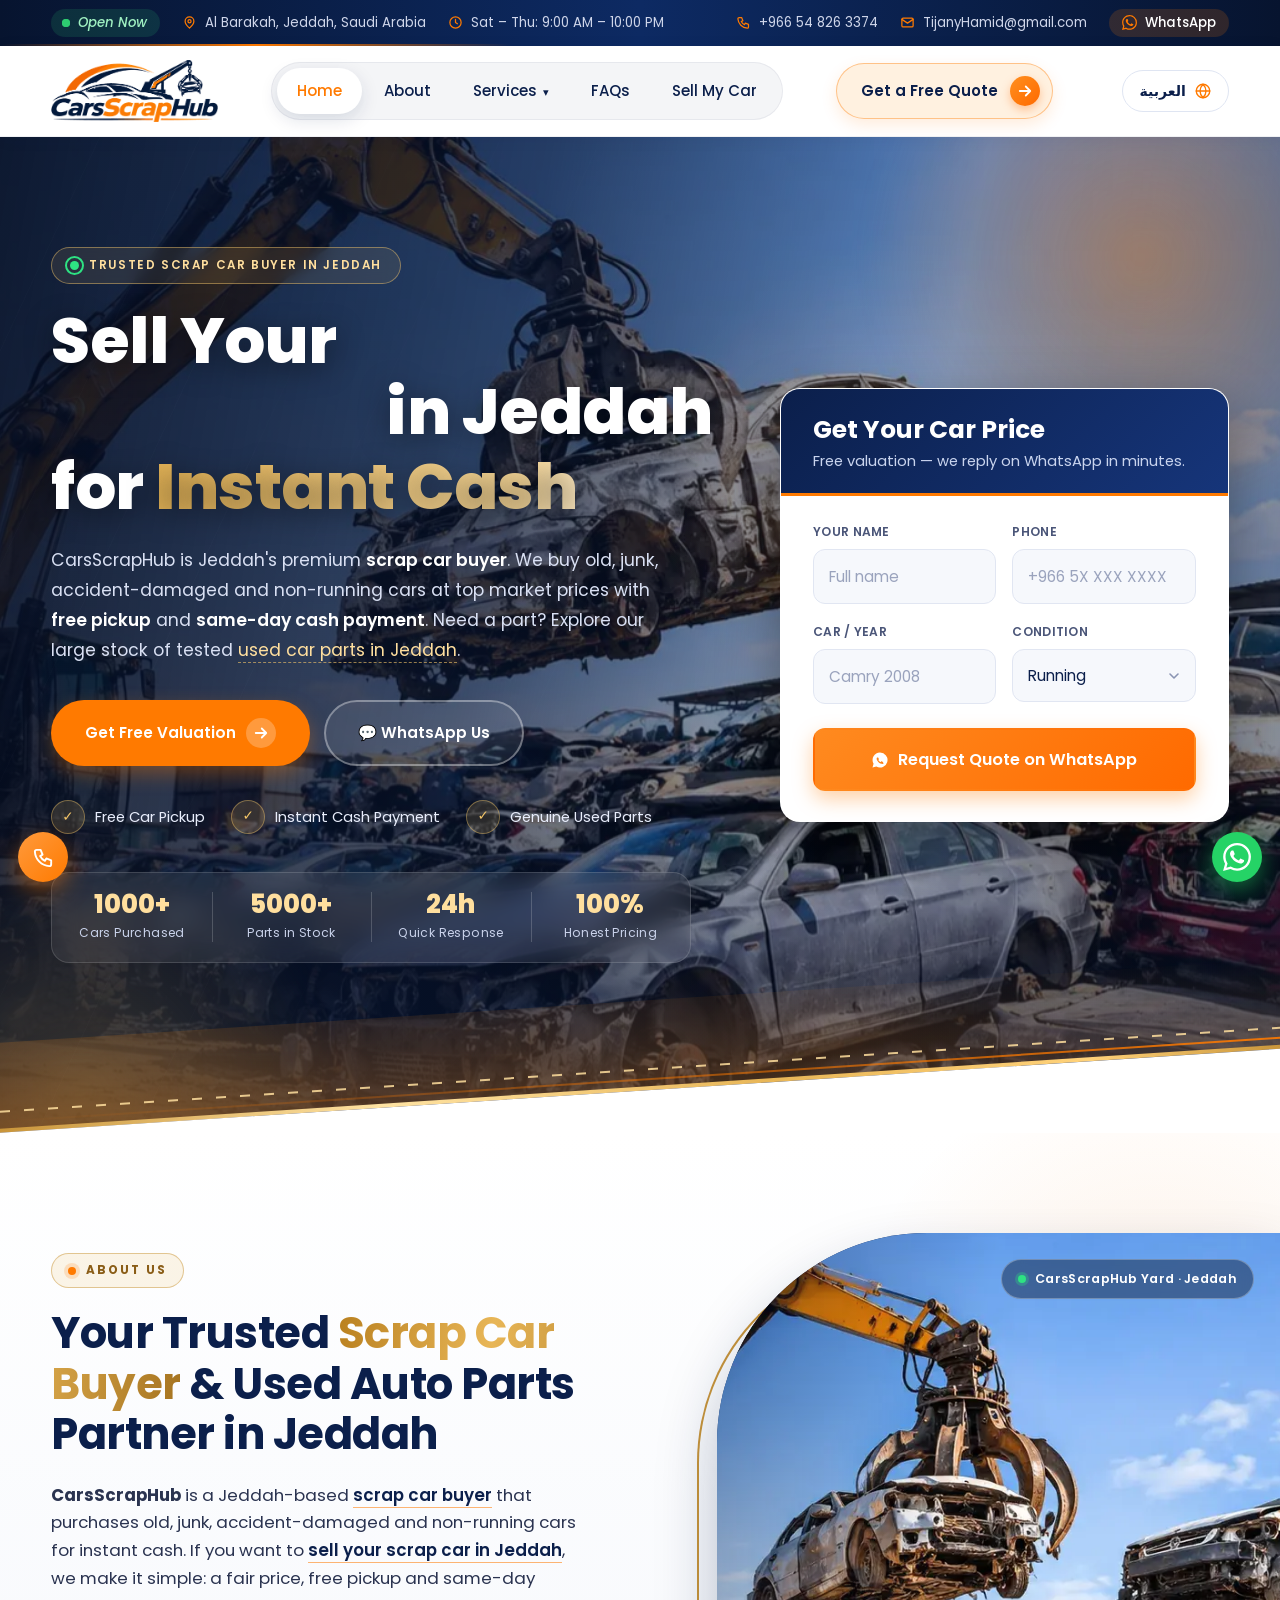
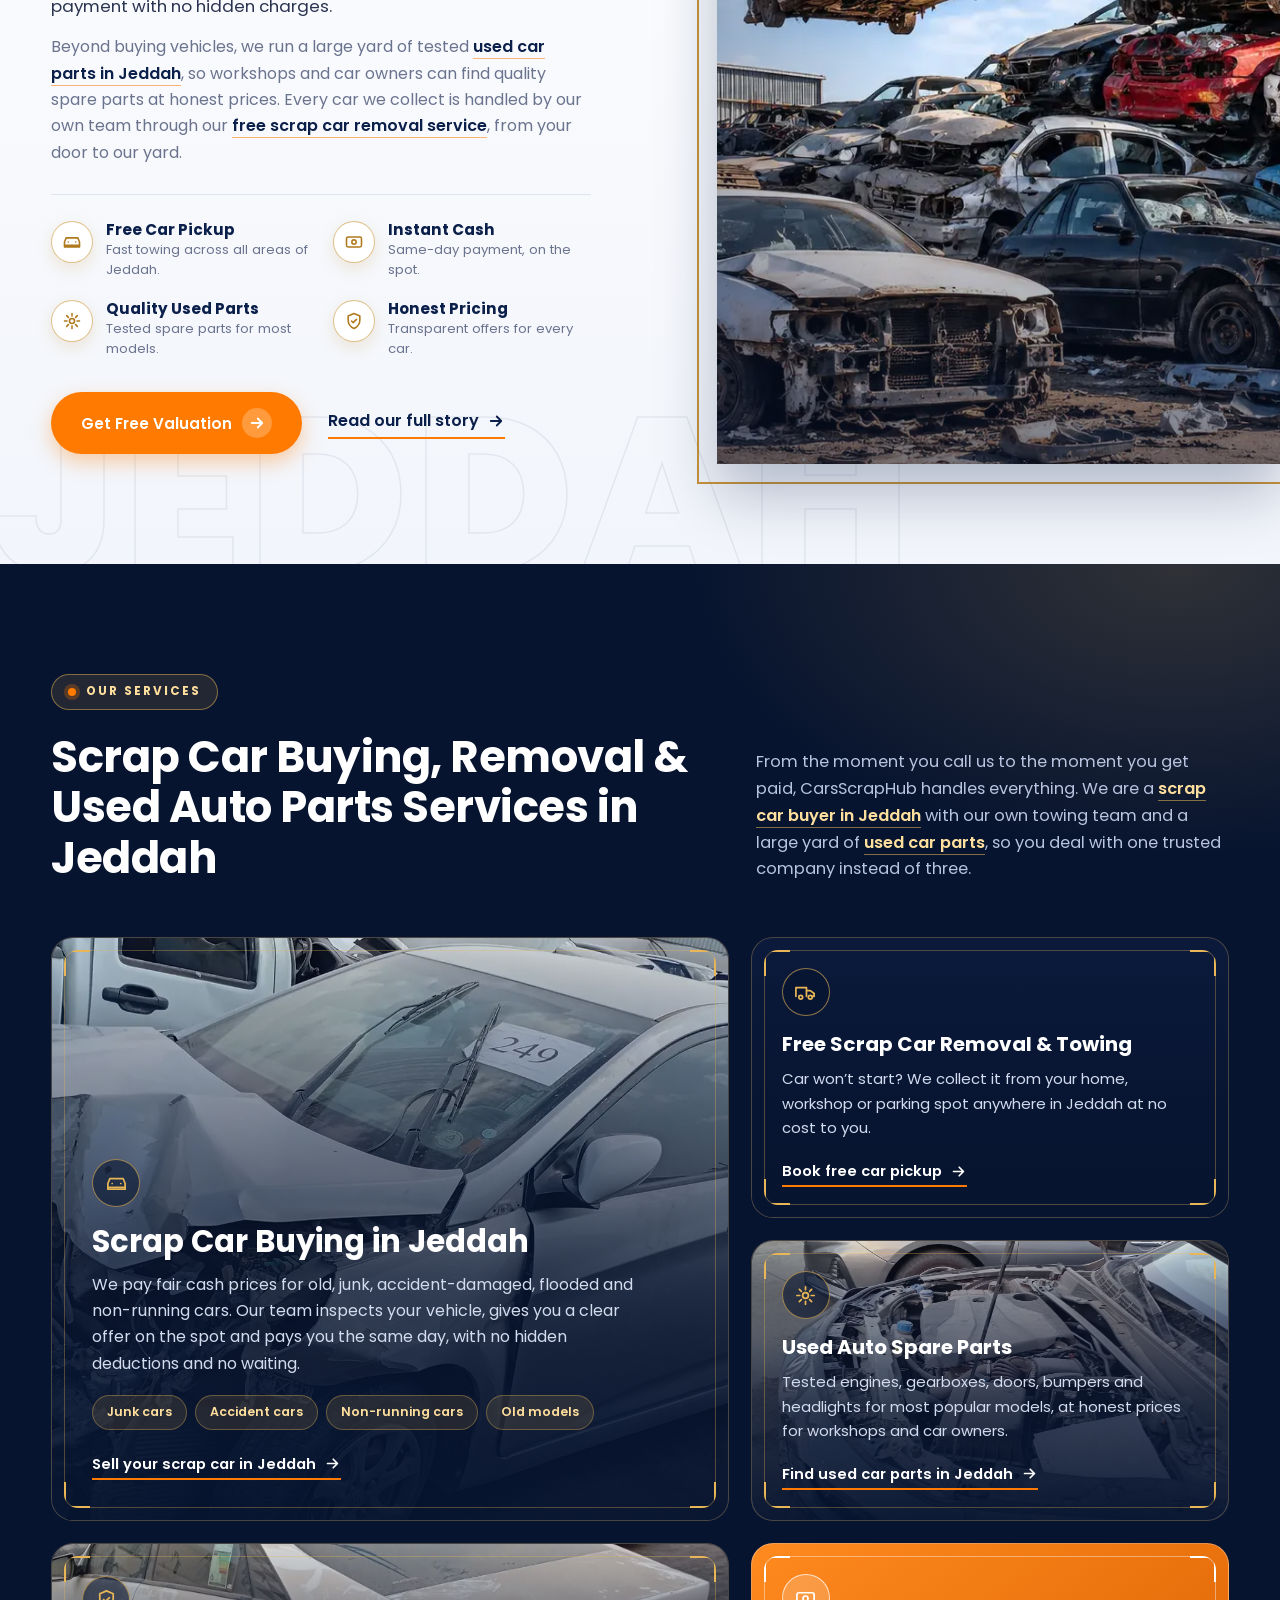
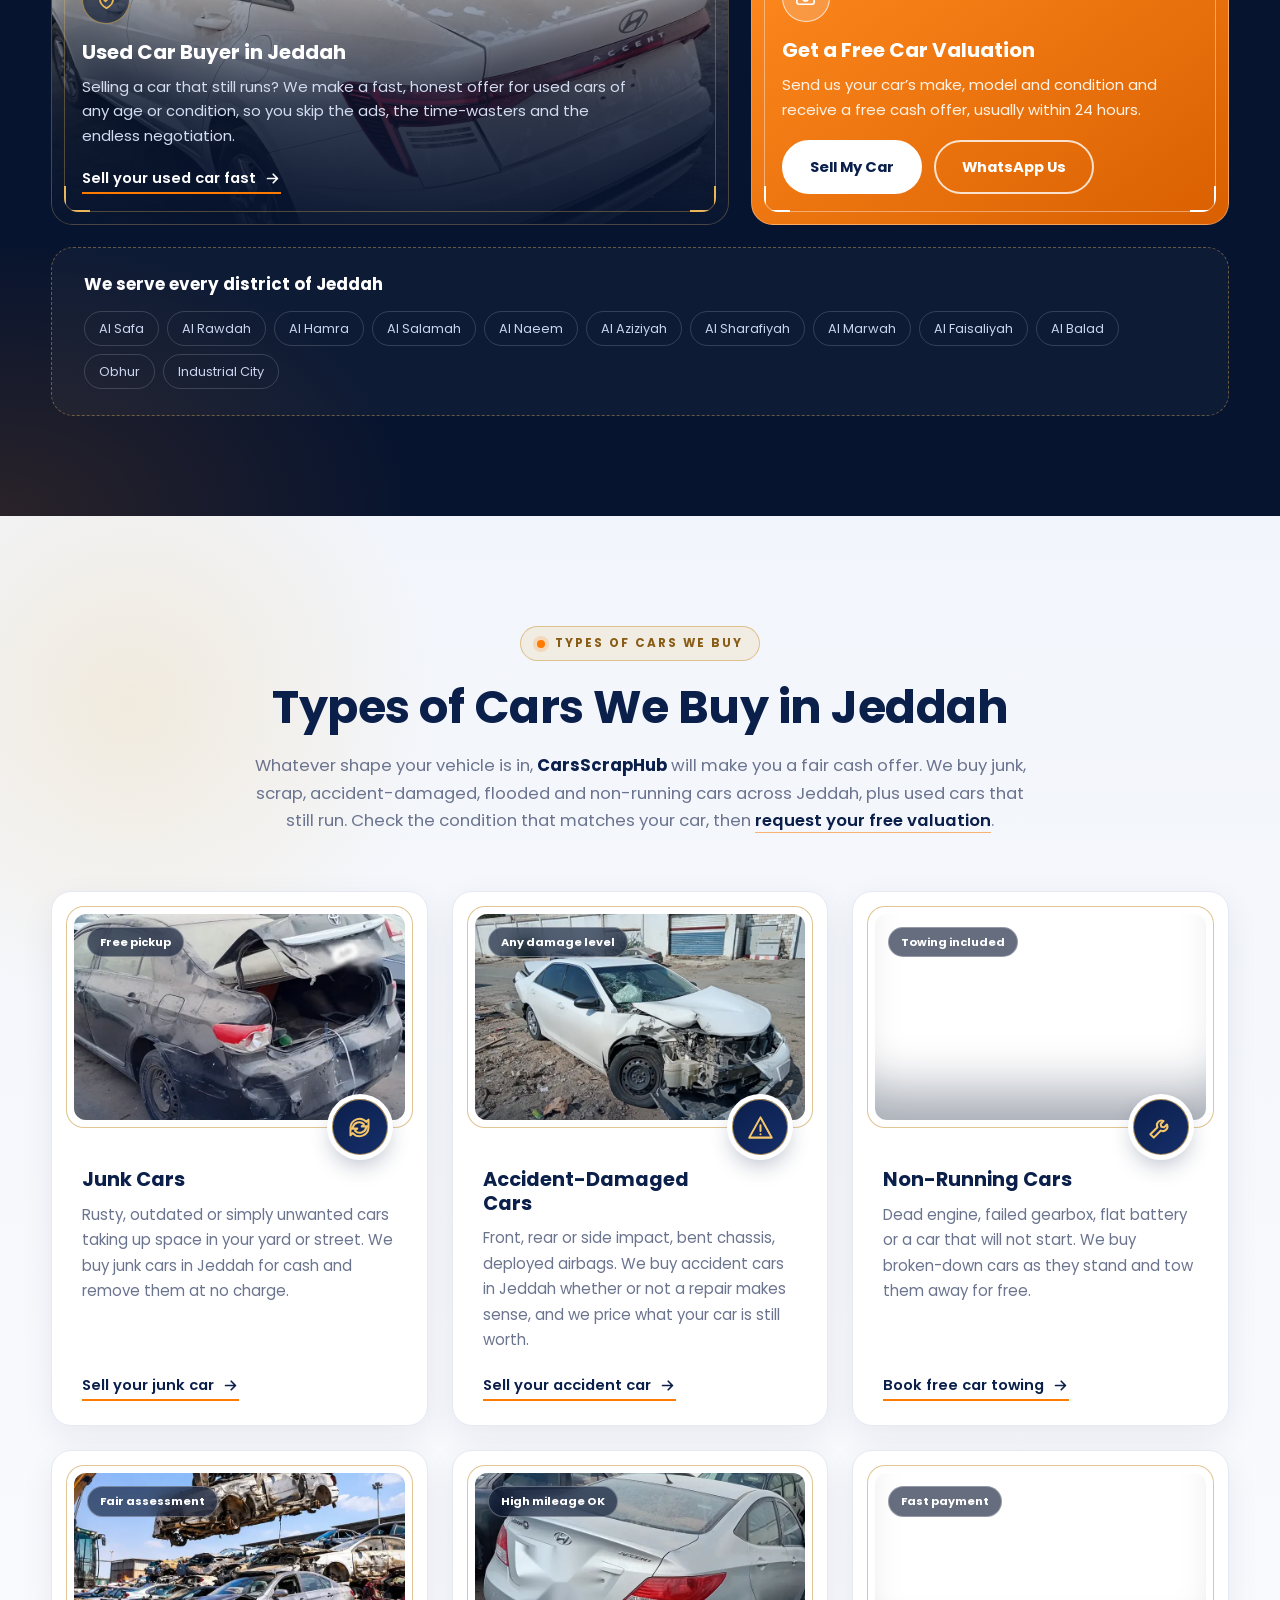
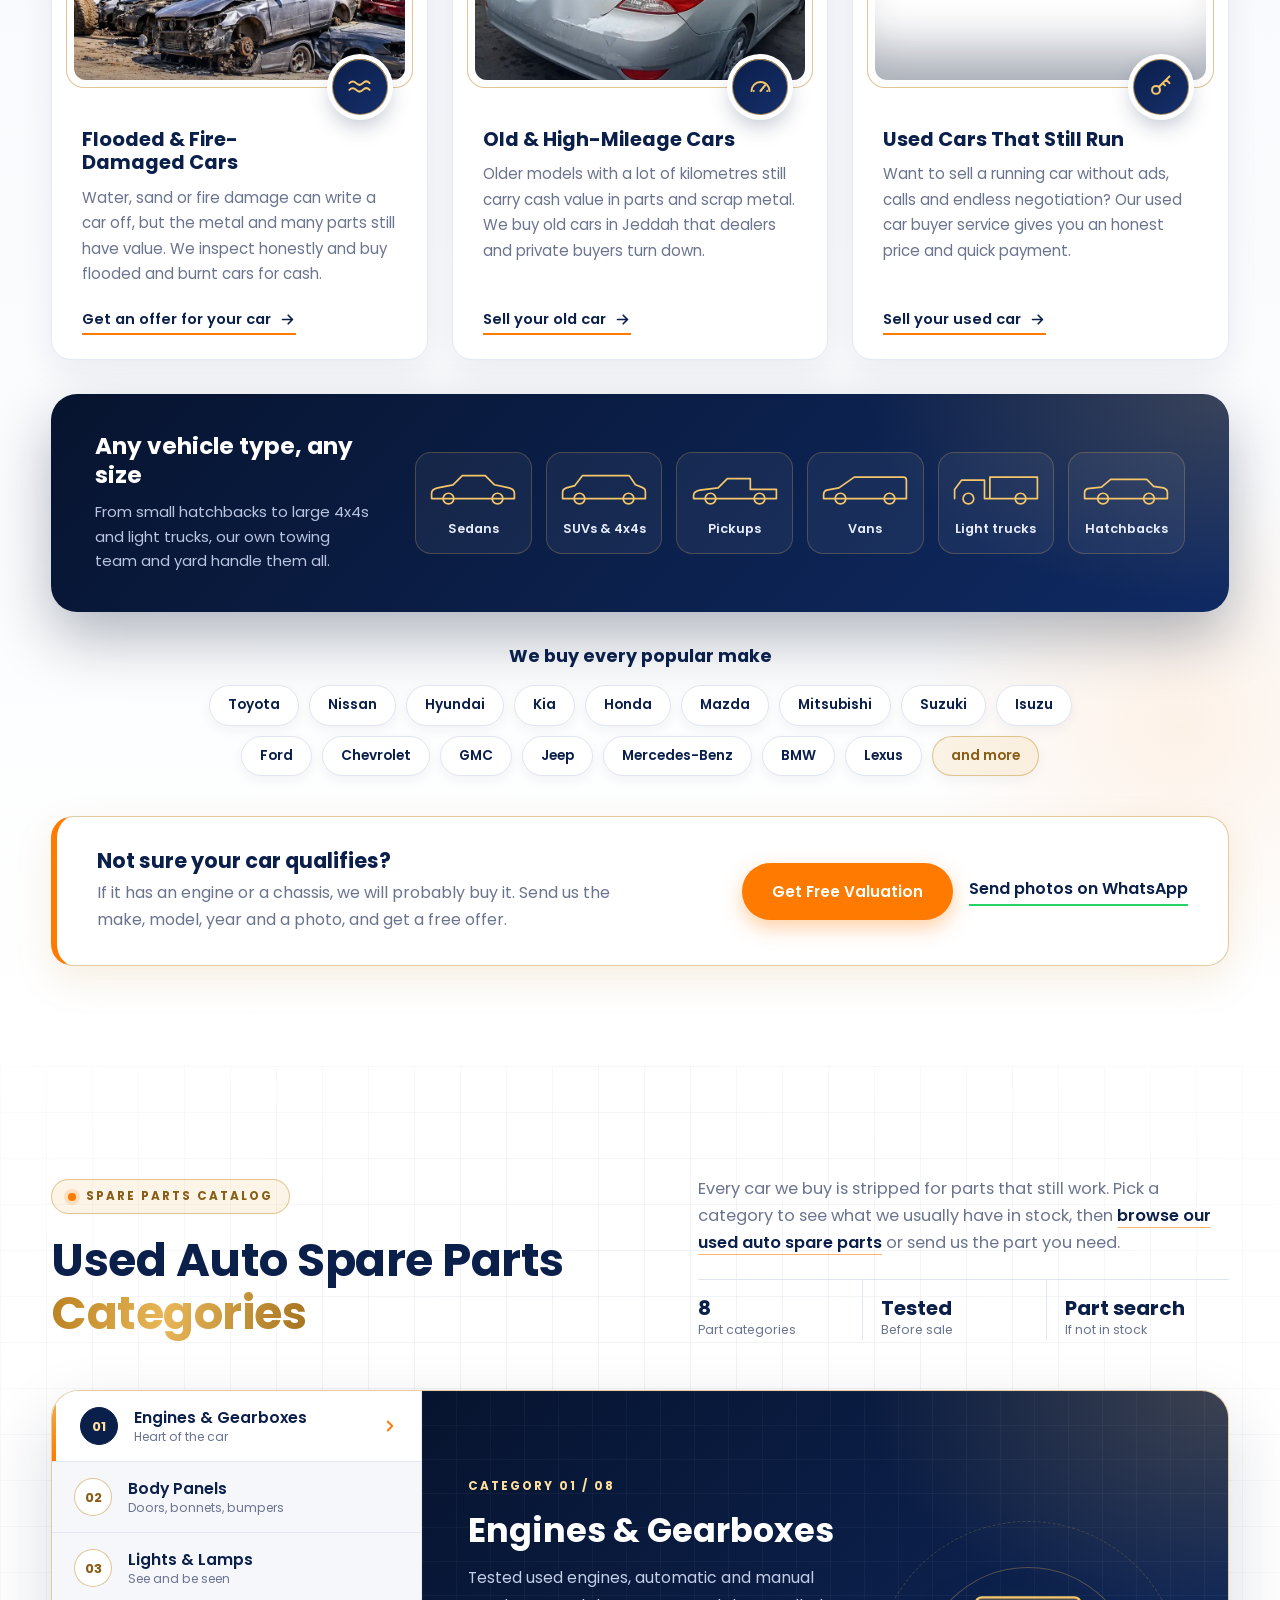
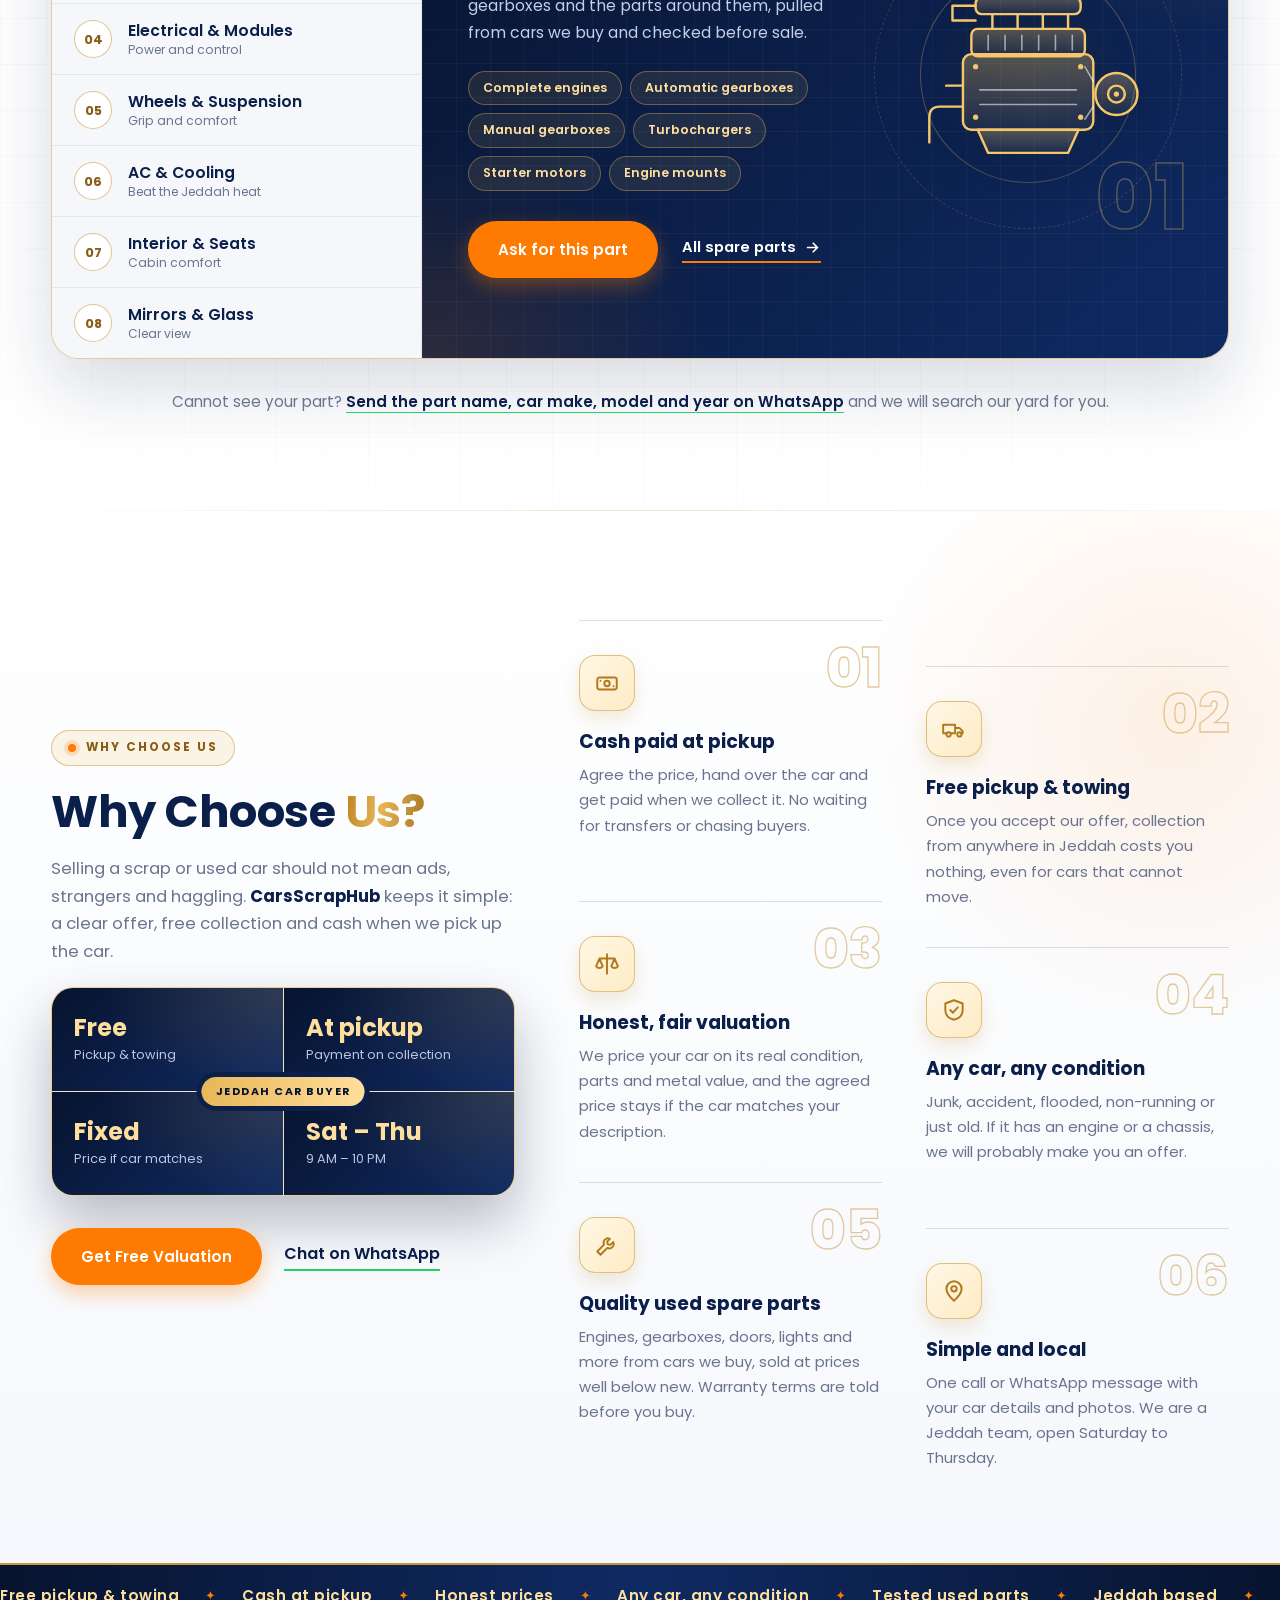
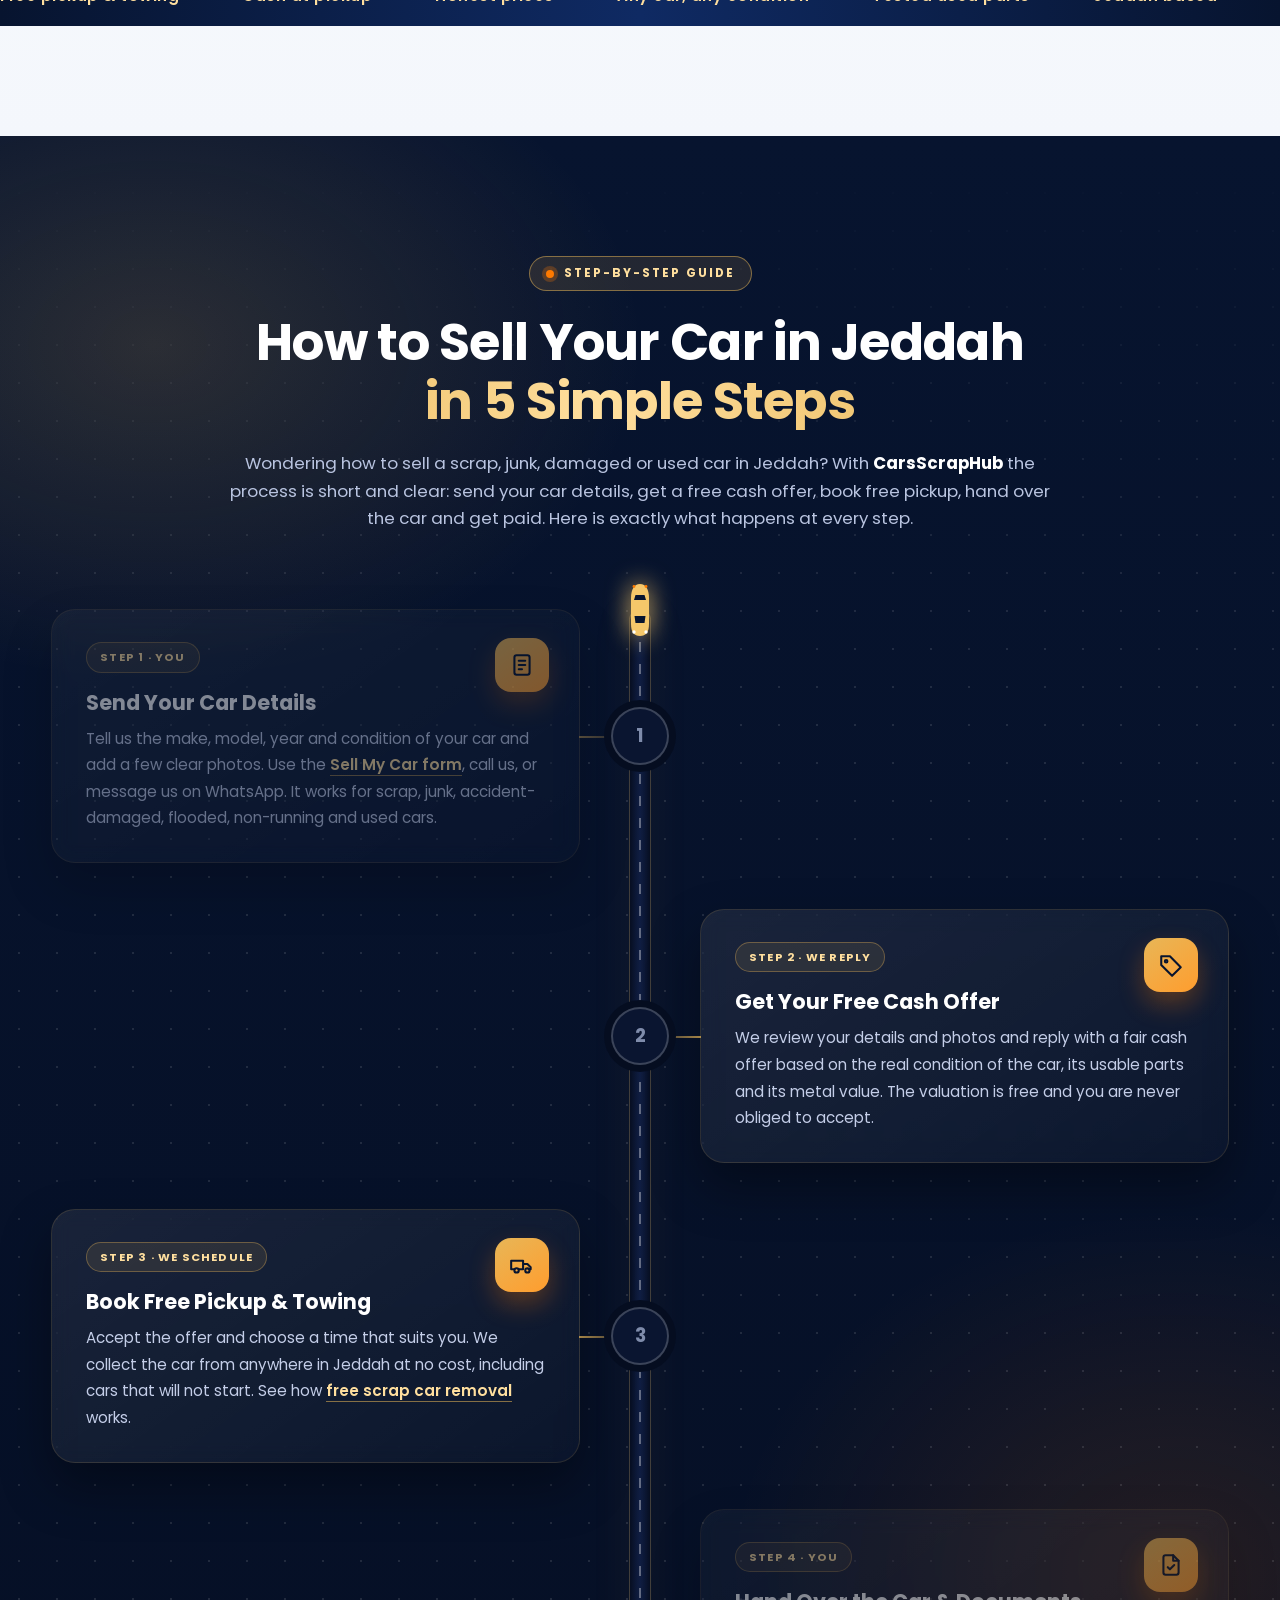
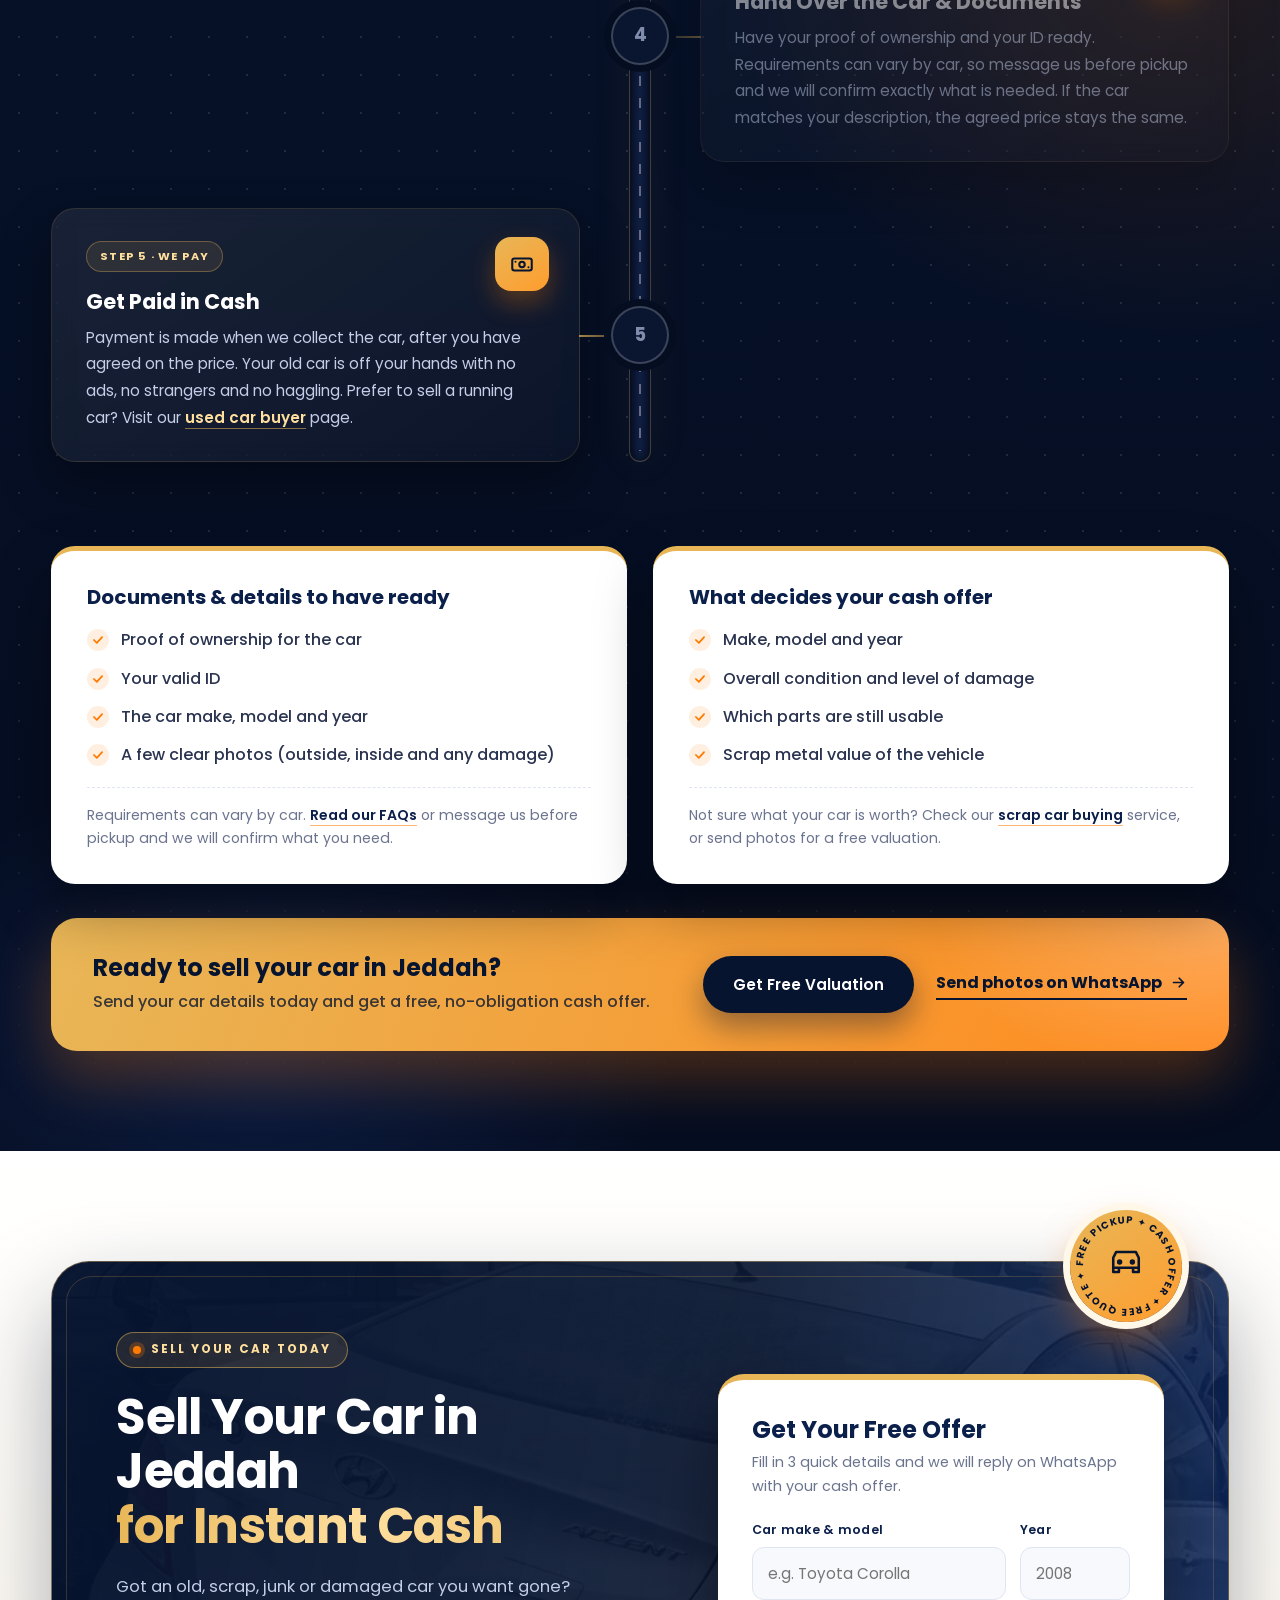
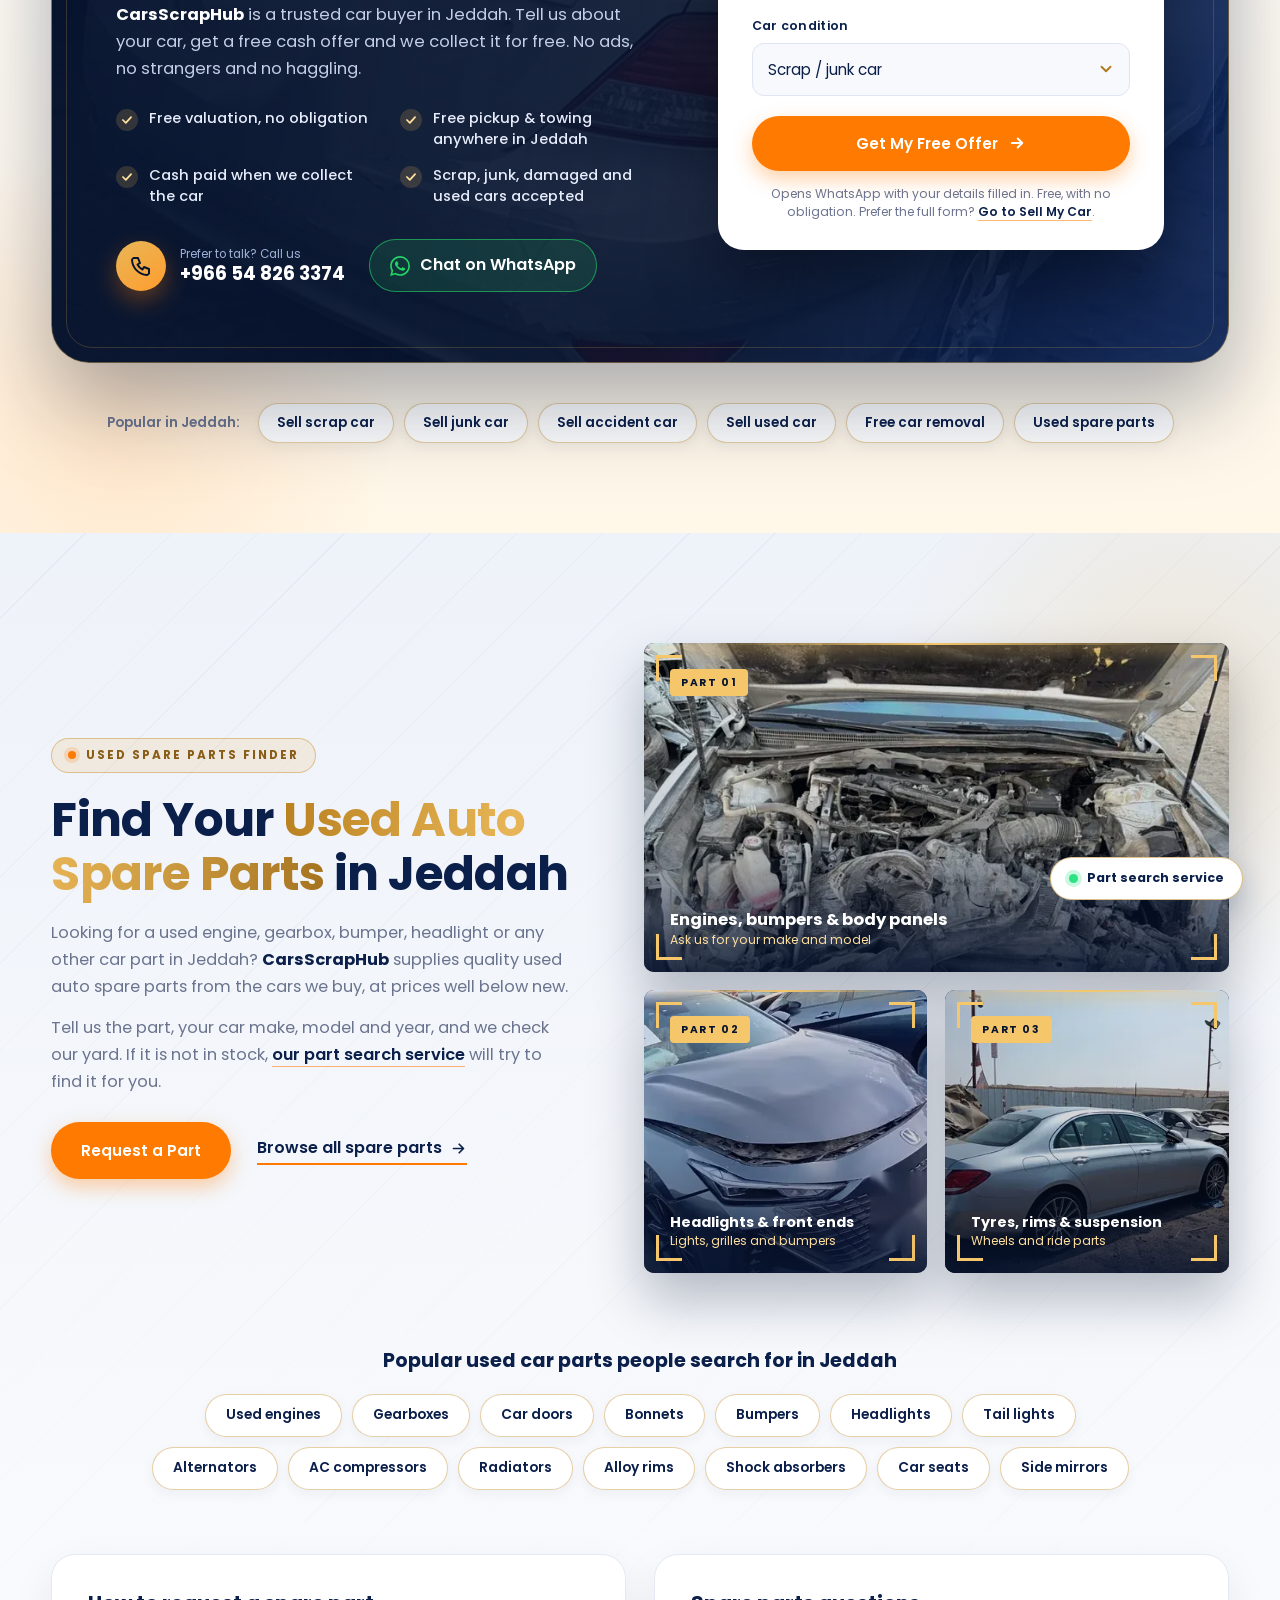
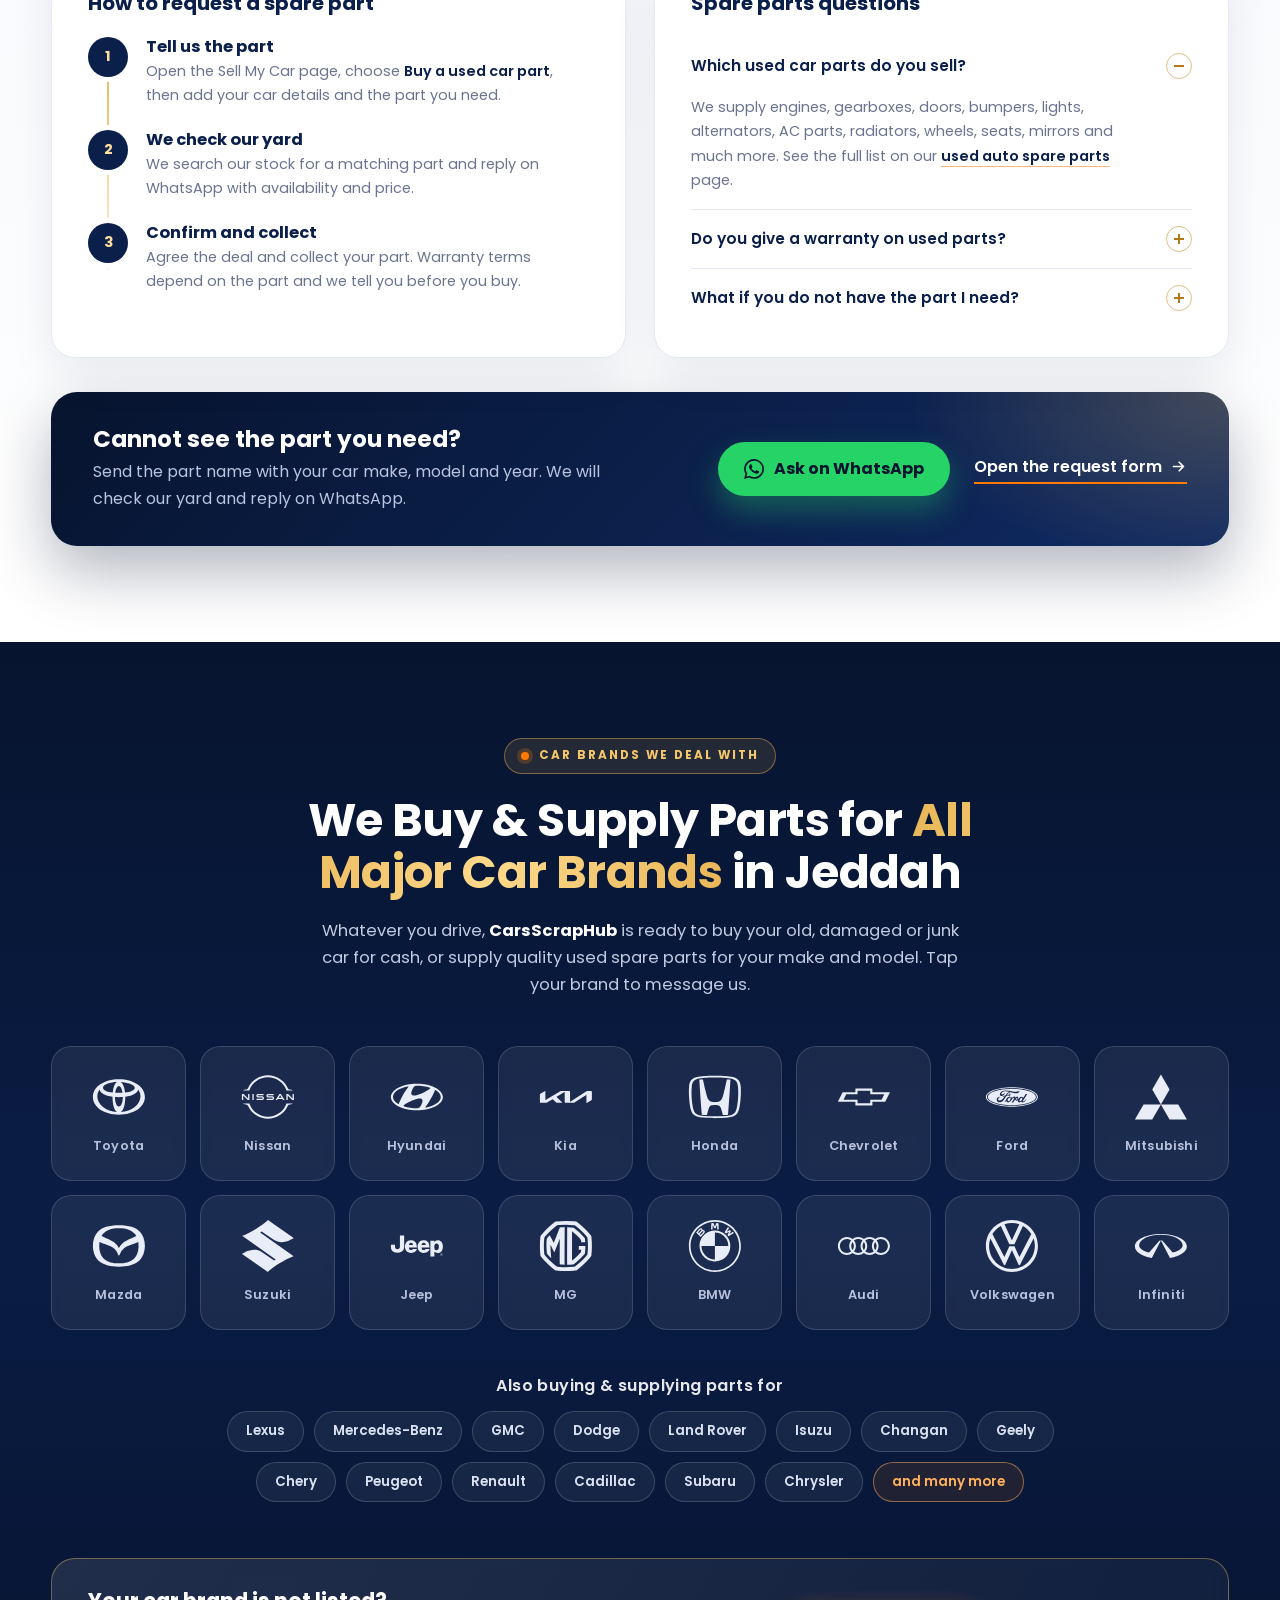
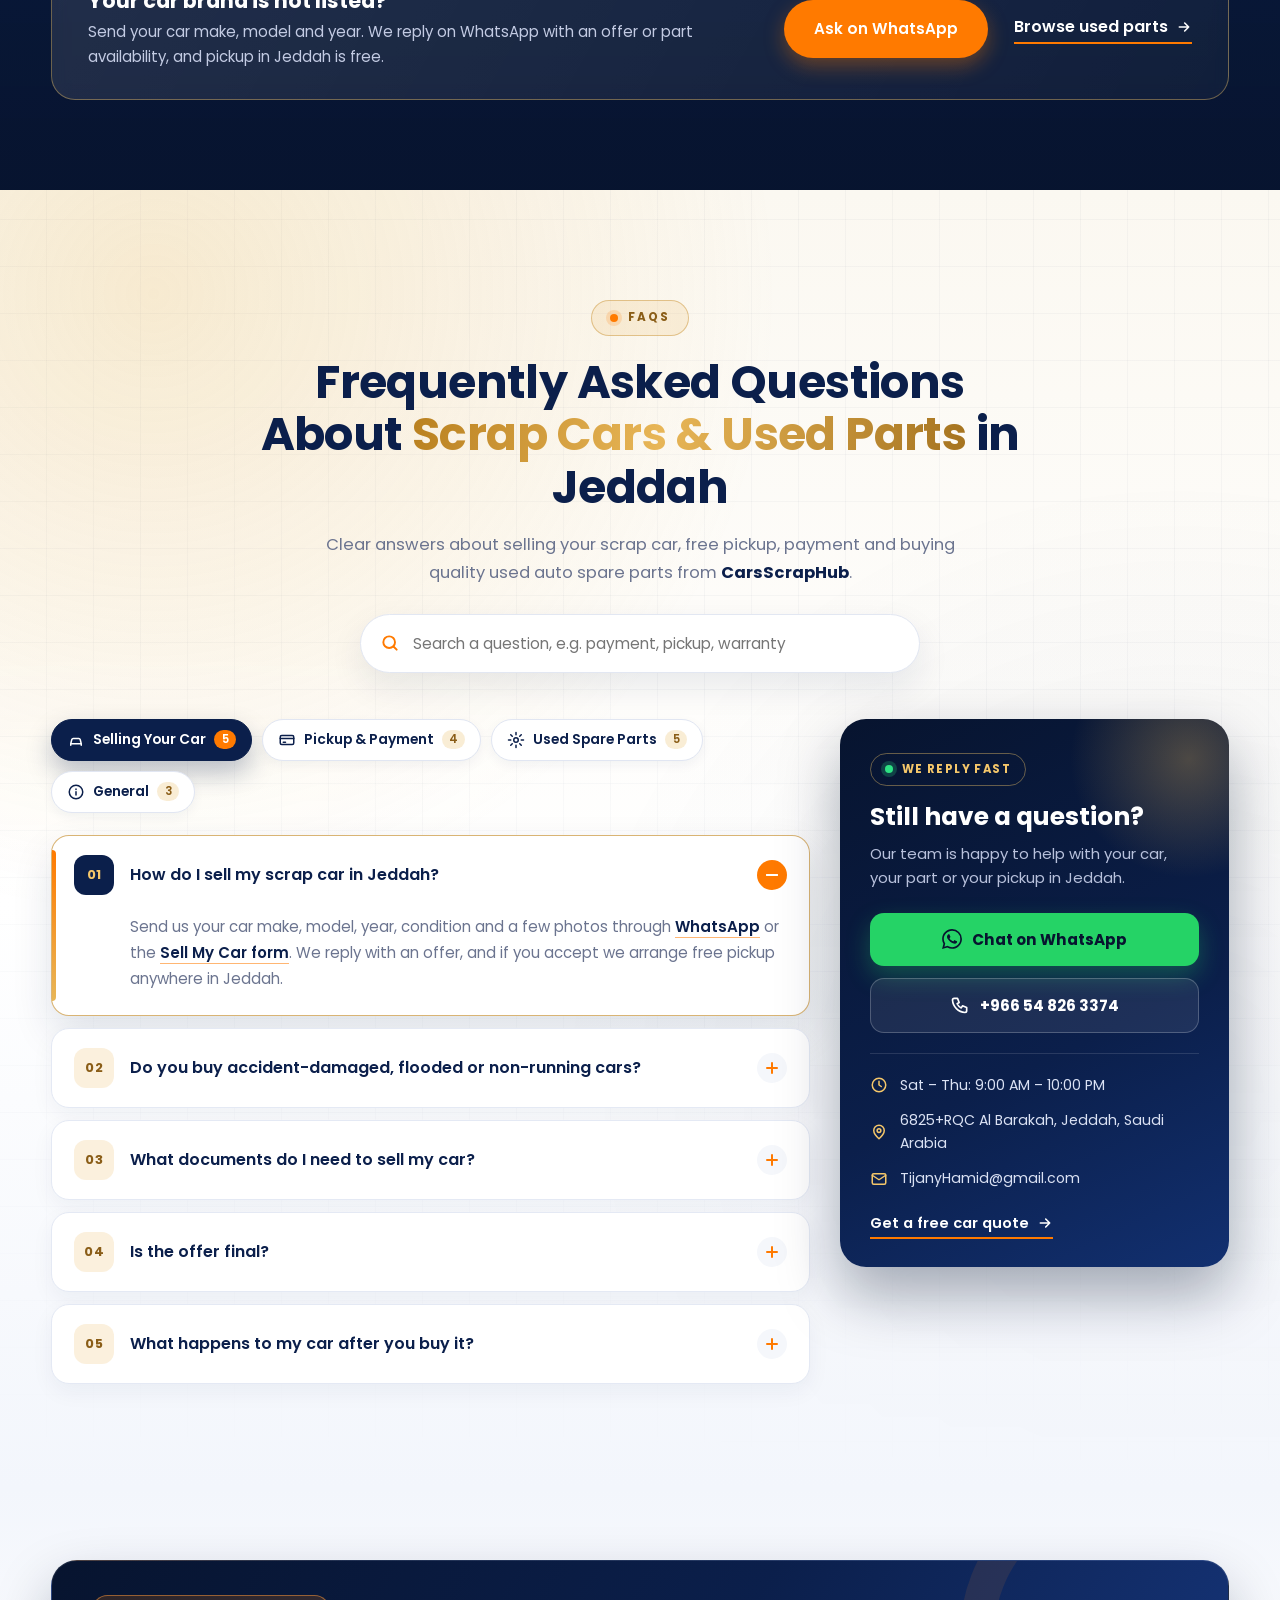
==== index.html @ 33ab4238 "Add files via upload" ====
<!DOCTYPE html>
<html lang="en">
<head>
<meta charset="UTF-8">
<meta name="viewport" content="width=device-width, initial-scale=1.0">
<title>Scrap Car Buyer in Jeddah | Sell Scrap Cars for Instant Cash – CarsScrapHub</title>
<meta name="description" content="Sell your scrap, junk or damaged car in Jeddah for instant cash. CarsScrapHub offers free pickup, same-day payment and quality used car parts at honest prices. Get your free quote today.">
<meta name="keywords" content="scrap car buyer Jeddah, sell scrap car Jeddah, junk car removal Jeddah, used car parts Jeddah, damaged car buyer, free car pickup Jeddah">
<meta name="robots" content="index, follow, max-image-preview:large">
<meta name="theme-color" content="#07142f">
<link rel="canonical" href="https://carsscraphub.com/en/">
<link rel="alternate" hreflang="ar-SA" href="https://carsscraphub.com/">
<link rel="alternate" hreflang="en" href="https://carsscraphub.com/en/">
<link rel="alternate" hreflang="x-default" href="https://carsscraphub.com/">
<meta property="og:type" content="website">
<meta property="og:title" content="Scrap Car Buyer in Jeddah | Instant Cash &amp; Free Pickup">
<meta property="og:description" content="We buy scrap, old and damaged cars in Jeddah with free pickup and same-day payment. Quality used car parts available.">
<meta property="og:image" content="https://carsscraphub.com/hero-scrap-cars-jeddah.jpg">
<meta property="og:url" content="https://carsscraphub.com/en/">
<meta name="twitter:card" content="summary_large_image">
<link rel="preload" as="image" href="../hero-scrap-cars-jeddah.webp" imagesrcset="../hero-scrap-cars-jeddah-800.webp 800w, ../hero-scrap-cars-jeddah.webp 1672w" imagesizes="100vw" type="image/webp" fetchpriority="high">
<script type="application/ld+json">
{"@context":"https://schema.org","@type":"AutoWrecker","name":"CarsScrapHub","url":"https://carsscraphub.com/en/","image":"https://carsscraphub.com/hero-scrap-cars-jeddah.jpg","telephone":"+966548263374","email":"TijanyHamid@gmail.com","description":"Scrap car buyer in Jeddah offering free pickup, instant cash and quality used car parts.","address":{"@type":"PostalAddress","streetAddress":"6825+RQC Al Barakah","addressLocality":"Jeddah","addressCountry":"SA"},"areaServed":"Jeddah","openingHoursSpecification":[{"@type":"OpeningHoursSpecification","dayOfWeek":["Saturday","Sunday","Monday","Tuesday","Wednesday","Thursday"],"opens":"09:00","closes":"22:00"}]}
</script>
<link rel="icon" href="../logo.png">
<link rel="preconnect" href="https://fonts.googleapis.com">
<link rel="preload" as="style" href="https://fonts.googleapis.com/css2?family=Poppins:wght@400;500;600;700;800&display=swap" onload="this.onload=null;this.rel='stylesheet'"><noscript><link rel="stylesheet" href="https://fonts.googleapis.com/css2?family=Poppins:wght@400;500;600;700;800&display=swap"></noscript>
<link rel="stylesheet" href="style.css">
</head>
<body>

<div class="topbar">
  <div class="container">
    <div class="tb-left">
      <span class="open-status" id="openStatus"><i></i><em>Open Now</em></span>
      <span><svg viewBox="0 0 24 24" aria-hidden="true"><path d="M12 21s-7-6.2-7-11a7 7 0 0 1 14 0c0 4.8-7 11-7 11z"/><circle cx="12" cy="10" r="2.5"/></svg> Al Barakah, Jeddah, Saudi Arabia</span>
      <span><svg viewBox="0 0 24 24" aria-hidden="true"><circle cx="12" cy="12" r="9"/><path d="M12 7v5l3 2"/></svg> Sat – Thu: 9:00 AM – 10:00 PM</span>
    </div>
    <div class="tb-right">
      <a href="tel:+966548263374"><svg viewBox="0 0 24 24" aria-hidden="true"><path d="M5 4h4l2 5-2.5 1.5a11 11 0 0 0 5 5L15 13l5 2v4a2 2 0 0 1-2 2A16 16 0 0 1 3 6a2 2 0 0 1 2-2z"/></svg> +966 54 826 3374</a>
      <a href="mailto:TijanyHamid@gmail.com" class="tb-mail"><svg viewBox="0 0 24 24" aria-hidden="true"><rect x="3" y="5" width="18" height="14" rx="2"/><path d="M3 7l9 6 9-6"/></svg> TijanyHamid@gmail.com</a>
      <a href="https://wa.me/966548263374" target="_blank" class="tb-wa" rel="noopener noreferrer"><svg viewBox="0 0 24 24" aria-hidden="true"><path d="M17.472 14.382c-.297-.149-1.758-.867-2.03-.967-.273-.099-.471-.148-.67.15-.197.297-.767.966-.94 1.164-.173.199-.347.223-.644.075-.297-.15-1.255-.463-2.39-1.475-.883-.788-1.48-1.761-1.653-2.059-.173-.297-.018-.458.13-.606.134-.133.298-.347.446-.52.149-.174.198-.298.298-.497.099-.198.05-.371-.025-.52-.075-.149-.669-1.612-.916-2.207-.242-.579-.487-.5-.669-.51-.173-.008-.371-.01-.57-.01-.198 0-.52.074-.792.372-.272.297-1.04 1.016-1.04 2.479 0 1.462 1.065 2.875 1.213 3.074.149.198 2.096 3.2 5.077 4.487.709.306 1.262.489 1.694.625.712.227 1.36.195 1.871.118.571-.085 1.758-.719 2.006-1.413.248-.694.248-1.289.173-1.413-.074-.124-.272-.198-.57-.347m-5.421 7.403h-.004a9.87 9.87 0 01-5.031-1.378l-.361-.214-3.741.982.998-3.648-.235-.374a9.86 9.86 0 01-1.51-5.26c.001-5.45 4.436-9.884 9.888-9.884 2.64 0 5.122 1.03 6.988 2.898a9.825 9.825 0 012.893 6.994c-.003 5.45-4.437 9.884-9.885 9.884m8.413-18.297A11.815 11.815 0 0012.05 0C5.495 0 .16 5.335.157 11.892c0 2.096.547 4.142 1.588 5.945L.057 24l6.305-1.654a11.882 11.882 0 005.683 1.448h.005c6.554 0 11.89-5.335 11.893-11.893a11.821 11.821 0 00-3.48-8.413Z"/></svg> WhatsApp</a>
    </div>
  </div>
</div>

<header>
  <div class="scroll-progress"></div>
  <div class="container nav">
    <a href="./" class="logo" aria-label="CarsScrapHub Home">
      <img width="400" height="149" src="../logo.png" alt="CarsScrapHub Logo">
      <span class="logo-text">Cars<em>Scrap</em>Hub</span>
    </a>
    <ul>
      <li class="drawer-head"><span>Menu</span><button type="button" class="drawer-close" aria-label="Close menu">✕</button></li>
      <li><a href="./" class="active">Home</a></li>
      <li><a href="about">About</a></li>
      <li class="has-drop"><a href="services" class="drop-toggle">Services <span class="caret">▾</span></a><ul class="svd"><li><a href="scrap-car-buying" class="svd-i">Scrap Car Buying</a></li><li><a href="used-auto-spare-parts" class="svd-i">Used Auto Spare Parts</a></li><li><a href="scrap-car-removal" class="svd-i">Scrap Car Removal</a></li><li><a href="used-car-buyer" class="svd-i">Used Car Buyer</a></li></ul></li>
      <li><a href="faqs">FAQs</a></li>
      <li><a href="sell-my-car">Sell My Car</a></li>
        <li class="drawer-cta"><a class="btn btn-navy" href="tel:+966548263374">📞 Call Now</a><a class="btn btn-wa" href="https://wa.me/966548263374" target="_blank" rel="noopener noreferrer">💬 WhatsApp Us</a><p>📍 6825+RQC Al Barakah, Jeddah, Saudi Arabia</p></li>
    </ul>
    <a href="sell-my-car" class="btn btn-primary desk">Get a Free Quote <span class="btn-arrow"><svg viewBox="0 0 24 24" aria-hidden="true"><path d="M5 12h14M13 6l6 6-6 6"/></svg></span></a>
    <a href="../" class="lang-switch" data-lang="ar" hreflang="ar" lang="ar" dir="rtl" title="التبديل إلى العربية" aria-label="Switch to Arabic"><svg viewBox="0 0 24 24" aria-hidden="true"><circle cx="12" cy="12" r="9"/><path d="M3 12h18M12 3c2.6 2.7 4 5.7 4 9s-1.4 6.3-4 9c-2.6-2.7-4-5.7-4-9s1.4-6.3 4-9z"/></svg><span class="ls-full">العربية</span><span class="ls-short">عربي</span></a>
    <button class="burger" aria-label="Menu"><span></span><span></span><span></span></button>
  </div>
</header>

<!-- HERO -->
<section class="hero" id="top">
  <div class="hero-bg" aria-hidden="false">
    <picture class="slide active">
      <source srcset="../hero-scrap-cars-jeddah-800.webp 800w, ../hero-scrap-cars-jeddah.webp 1672w" sizes="100vw" type="image/webp">
      <img src="../hero-scrap-cars-jeddah.jpg" alt="Excavator loading scrap cars at CarsScrapHub scrap yard in Jeddah" width="1672" height="941" fetchpriority="high" decoding="async">
    </picture>
    <img class="slide" src="../hero-slide-2.webp" srcset="../hero-slide-2-800.webp 800w, ../hero-slide-2.webp 1672w" sizes="100vw" alt="Damaged car at the CarsScrapHub yard in Jeddah" width="1672" height="941" loading="lazy" decoding="async">
    <img class="slide" src="../hero-slide-3.webp" srcset="../hero-slide-3-800.webp 800w, ../hero-slide-3.webp 1672w" sizes="100vw" alt="Crane lifting a damaged car at CarsScrapHub yard in Jeddah" width="1672" height="941" loading="lazy" decoding="async">
    <img class="slide" src="../hero-slide-4.webp" srcset="../hero-slide-4-800.webp 800w, ../hero-slide-4.webp 1672w" sizes="100vw" alt="Used engine bay and car parts at the CarsScrapHub yard in Jeddah" width="1672" height="941" loading="lazy" decoding="async">
    <img class="slide" src="../hero-slide-5.webp" srcset="../hero-slide-5-800.webp 800w, ../hero-slide-5.webp 1672w" sizes="100vw" alt="Excavator handling accident cars at scrap yard in Jeddah" width="1672" height="941" loading="lazy" decoding="async">
    <img class="slide" src="../hero-slide-6.webp" srcset="../hero-slide-6-800.webp 800w, ../hero-slide-6.webp 1672w" sizes="100vw" alt="White used sedan at the CarsScrapHub yard in Jeddah" width="1672" height="941" loading="lazy" decoding="async">
  </div>
  <div class="hero-overlay" aria-hidden="true"></div>
  <div class="hero-glow g1" aria-hidden="true"></div>
  <div class="hero-glow g2" aria-hidden="true"></div>
  <div class="hero-lines" aria-hidden="true"></div>
  <div class="hero-spot" aria-hidden="true"></div>

  <div class="container hero-grid">
    <div class="hero-copy">
      <span class="eyebrow vip-tag"><i class="pulse-dot"></i> Trusted Scrap Car Buyer in Jeddah</span>
      <h1>
        <span class="h1-line">Sell Your</span>
        <span class="h1-line"><span class="rotator" data-words="Scrap Car|Junk Car|Old Car|Used Car"><span class="rot-word gold-text">Scrap Car</span></span> in Jeddah</span>
        <span class="h1-line">for <span class="gold-text">Instant Cash</span></span>
      </h1>
      <p class="hero-lead">CarsScrapHub is Jeddah's premium <strong>scrap car buyer</strong>. We buy old, junk, accident-damaged and non-running cars at top market prices with <strong>free pickup</strong> and <strong>same-day cash payment</strong>. Need a part? Explore our large stock of tested <a href="used-auto-spare-parts">used car parts in Jeddah</a>.</p>

      <div class="actions">
        <a href="sell-my-car" class="btn btn-primary btn-shine">Get Free Valuation <span class="btn-arrow"><svg viewBox="0 0 24 24" aria-hidden="true"><path d="M5 12h14M13 6l6 6-6 6"/></svg></span></a>
        <a href="https://wa.me/966548263374" target="_blank" rel="noopener" class="btn btn-glass">💬 WhatsApp Us</a>
      </div>

      <ul class="hero-badges">
        <li><i>✓</i> Free Car Pickup</li>
        <li><i>✓</i> Instant Cash Payment</li>
        <li><i>✓</i> Genuine Used Parts</li>
      </ul>

      <div class="hero-trust">
        <div class="trust-item"><b data-count="1000" data-suffix="+">0</b><span>Cars Purchased</span></div>
        <div class="trust-item"><b data-count="5000" data-suffix="+">0</b><span>Parts in Stock</span></div>
        <div class="trust-item"><b data-count="24" data-suffix="h">0</b><span>Quick Response</span></div>
        <div class="trust-item"><b data-count="100" data-suffix="%">0</b><span>Honest Pricing</span></div>
      </div>
    </div>

    <form class="quote-card vip-card" data-wa="Hello CarsScrapHub, I want a quote for my car.">
      <div class="qc-head">
        <h2 class="qc-title">Get Your Car Price</h2>
        <p>Free valuation — we reply on WhatsApp in minutes.</p>
      </div>
      <div class="qc-body">
        <div class="frow">
          <div class="field"><label>Your Name</label><input type="text" name="Name" required placeholder="Full name"></div>
          <div class="field"><label>Phone</label><input type="tel" name="Phone" required placeholder="+966 5X XXX XXXX"></div>
        </div>
        <div class="frow">
          <div class="field"><label>Car / Year</label><input type="text" name="Car" required placeholder="Camry 2008"></div>
          <div class="field"><label>Condition</label>
            <select name="Condition" aria-label="Condition"><option>Running</option><option>Not Running</option><option>Accident / Damaged</option><option>Old / Scrap</option></select>
          </div>
        </div>
        <button class="btn btn-primary btn-shine" type="submit"><svg class="wa-ic" viewBox="0 0 24 24" aria-hidden="true"><path d="M12 2a10 10 0 0 0-8.6 15L2 22l5.1-1.3A10 10 0 1 0 12 2zm5.2 14c-.2.6-1.2 1.1-1.7 1.2-.4.1-1 .1-1.6-.1-1.9-.6-3.6-1.9-4.9-3.6-.9-1.1-1.4-2.3-1.5-3 0-.7.3-1.3.7-1.7.2-.2.4-.2.6-.2h.4c.2 0 .4.1.5.4l.8 1.8c.1.2 0 .4-.1.5l-.4.5c-.1.1-.2.3-.1.4.5.9 1.5 1.9 2.6 2.4.2.1.4.1.5-.1l.6-.7c.1-.2.3-.2.5-.1l1.8.9c.2.1.3.2.3.4 0 .2 0 .5-.1.9z"/></svg> Request Quote on WhatsApp</button>
        <div class="form-msg">✔ Thank you! WhatsApp is opening with your details.</div>
      </div>
    </form>
  </div>

  <div class="hero-edge" aria-hidden="true">
    <i class="e-glow"></i><i class="e-l3"></i><i class="e-l2"></i><i class="e-l1"></i>
    <i class="e-star" style="--t:0.08;--d:0s"></i><i class="e-star" style="--t:0.2;--d:1.1s"></i><i class="e-star" style="--t:0.33;--d:0.5s"></i><i class="e-star" style="--t:0.47;--d:1.7s"></i><i class="e-star" style="--t:0.6;--d:0.9s"></i><i class="e-star" style="--t:0.72;--d:2.2s"></i><i class="e-star" style="--t:0.85;--d:0.3s"></i><i class="e-star" style="--t:0.94;--d:1.4s"></i>
    <div class="e-truck">
      <svg viewBox="0 0 120 40" width="92" height="31" overflow="visible">
        <defs><linearGradient id="beam" x1="0" x2="1"><stop offset="0" stop-color="#fff3c4" stop-opacity=".6"/><stop offset="1" stop-color="#fff3c4" stop-opacity="0"/></linearGradient></defs>
        <polygon class="beam" points="110,24 155,16 155,35" fill="url(#beam)"/>
        <rect x="2" y="26" width="108" height="4" rx="1.5" fill="#1b2233"/>
        <rect x="4" y="22" width="76" height="4" rx="1" fill="#2a3350"/>
        <rect x="4" y="22" width="76" height="1" fill="#d9731c"/>
        <path d="M12 20V14l4-1 8-1 6-6h16l7 6 13 1 4 3v4z" fill="#7b8494"/>
        <path d="M31 7.5h14l5 4.5H27z" fill="#2c3a55"/>
        <path d="M37 8l-2 4M42 8l2 4" stroke="#9fb0cc" stroke-width=".5" fill="none"/>
        <path d="M60 13l3 2-2 1 4 2-3 2" fill="none" stroke="#3d4352" stroke-width="1" stroke-linejoin="round"/>
        <path d="M14 16h6M17 18h5" stroke="#5d667c" stroke-width=".8"/>
        <circle cx="24" cy="19" r="3.4" fill="#0e121b" stroke="#8a93a8" stroke-width=".7"/><circle cx="59" cy="19" r="3.4" fill="#0e121b" stroke="#8a93a8" stroke-width=".7"/>
        <path d="M24 20 18 26M70 18 80 24" stroke="#aab2c4" stroke-width=".8"/>
        <path d="M82 12h14l12 10v8H82z" fill="#d9731c"/>
        <path d="M86 14.5h9l8 7.5H86z" fill="#2c3a55"/>
        <rect x="107.5" y="23" width="2.5" height="3" rx=".8" fill="#ffe9a8"/>
        <g class="wh"><circle cx="18" cy="33" r="4.6" fill="#0e121b" stroke="#8a93a8" stroke-width=".9"/><circle cx="18" cy="33" r="1.4" fill="#8a93a8"/><path d="M18 29.8v6.4" stroke="#5d667c" stroke-width=".7"/></g><g class="wh"><circle cx="32" cy="33" r="4.6" fill="#0e121b" stroke="#8a93a8" stroke-width=".9"/><circle cx="32" cy="33" r="1.4" fill="#8a93a8"/><path d="M32 29.8v6.4" stroke="#5d667c" stroke-width=".7"/></g><g class="wh"><circle cx="98" cy="33" r="4.6" fill="#0e121b" stroke="#8a93a8" stroke-width=".9"/><circle cx="98" cy="33" r="1.4" fill="#8a93a8"/><path d="M98 29.8v6.4" stroke="#5d667c" stroke-width=".7"/></g>
      </svg>
    </div>
  </div>
  <a href="#about-us" class="scroll-hint" aria-label="Scroll down"><span></span></a>
</section>

<!-- ABOUT US (VIP) -->
<section class="abx" id="about-us" aria-labelledby="about-title">
  <span class="abx-word" aria-hidden="true">JEDDAH</span>

  <div class="container">
    <div class="abx-copy reveal">
      <span class="abx-eyebrow"><i></i> About Us</span>
      <h2 class="abx-title" id="about-title">Your Trusted <span class="abx-gold">Scrap Car Buyer</span> &amp; Used Auto Parts Partner in Jeddah</h2>
      <p class="abx-lead"><strong>CarsScrapHub</strong> is a Jeddah-based <a href="scrap-car-buying">scrap car buyer</a> that purchases old, junk, accident-damaged and non-running cars for instant cash. If you want to <a href="sell-my-car">sell your scrap car in Jeddah</a>, we make it simple: a fair price, free pickup and same-day payment with no hidden charges.</p>
      <p class="abx-text">Beyond buying vehicles, we run a large yard of tested <a href="used-auto-spare-parts">used car parts in Jeddah</a>, so workshops and car owners can find quality spare parts at honest prices. Every car we collect is handled by our own team through our <a href="scrap-car-removal">free scrap car removal service</a>, from your door to our yard.</p>

      <ul class="abx-feats">
        <li><i><svg viewBox="0 0 24 24" aria-hidden="true"><path d="M3 16v-4l2-5h14l2 5v4"/><path d="M3 16h18v2H3zM7.5 12h.01M16.5 12h.01"/></svg></i><div><h3>Free Car Pickup</h3><p>Fast towing across all areas of Jeddah.</p></div></li>
        <li><i><svg viewBox="0 0 24 24" aria-hidden="true"><rect x="3" y="6" width="18" height="12" rx="2"/><circle cx="12" cy="12" r="2.6"/></svg></i><div><h3>Instant Cash</h3><p>Same-day payment, on the spot.</p></div></li>
        <li><i><svg viewBox="0 0 24 24" aria-hidden="true"><circle cx="12" cy="12" r="3"/><path d="M12 3v3M12 18v3M3 12h3M18 12h3M5.6 5.6l2.1 2.1M16.3 16.3l2.1 2.1M18.4 5.6l-2.1 2.1M7.7 16.3l-2.1 2.1"/></svg></i><div><h3>Quality Used Parts</h3><p>Tested spare parts for most models.</p></div></li>
        <li><i><svg viewBox="0 0 24 24" aria-hidden="true"><path d="M12 3l7 3v5c0 4.6-3 8-7 10-4-2-7-5.4-7-10V6z"/><path d="M9 12l2 2 4-4"/></svg></i><div><h3>Honest Pricing</h3><p>Transparent offers for every car.</p></div></li>
      </ul>

      <div class="abx-cta">
        <a href="sell-my-car" class="btn btn-primary btn-shine">Get Free Valuation <span class="btn-arrow"><svg viewBox="0 0 24 24" aria-hidden="true"><path d="M5 12h14M13 6l6 6-6 6"/></svg></span></a>
        <a href="about" class="abx-link">Read our full story <svg viewBox="0 0 24 24" aria-hidden="true"><path d="M5 12h14M13 6l6 6-6 6"/></svg></a>
      </div>
    </div>
  </div>

  <div class="abx-media reveal">
    <div class="abx-edge" aria-hidden="true"></div>
    <figure class="abx-img">
      <img src="../hero-slide-5.webp" srcset="../hero-slide-5-800.webp 800w, ../hero-slide-5.webp 1672w" sizes="100vw" alt="Scrap car buyer in Jeddah – excavator lifting an accident-damaged car at the CarsScrapHub scrap yard" width="1672" height="941" loading="lazy" decoding="async">
      <span class="abx-shade" aria-hidden="true"></span>
      <figcaption class="abx-cap"><i></i> CarsScrapHub Yard · Jeddah</figcaption>
    </figure>
  </div>
</section>

<!-- OUR SERVICES (VIP) -->
<section class="svx" id="our-services" aria-labelledby="svx-title">
  <div class="container">
    <div class="svx-head reveal">
      <div class="svx-name"><span class="svx-eyebrow"><i></i> Our Services</span>
        <h2 class="svx-title" id="svx-title">Scrap Car Buying, Removal &amp; Used Auto Parts Services in Jeddah</h2></div>
      <p class="svx-intro">From the moment you call us to the moment you get paid, CarsScrapHub handles everything. We are a <a href="scrap-car-buying">scrap car buyer in Jeddah</a> with our own towing team and a large yard of <a href="used-auto-spare-parts">used car parts</a>, so you deal with one trusted company instead of three.</p>
    </div>

    <div class="svx-grid">

      <article class="svx-card svx-lg reveal">
        <img src="../hero-slide-2.webp" srcset="../hero-slide-2-800.webp 800w, ../hero-slide-2.webp 1672w" sizes="100vw" alt="Damaged car at the CarsScrapHub yard in Jeddah" width="1672" height="941" loading="lazy" decoding="async">
        <span class="svx-ico" aria-hidden="true"><svg viewBox="0 0 24 24"><path d="M3 16v-4l2-5h14l2 5v4"/><path d="M3 16h18v2H3zM7.5 12h.01M16.5 12h.01"/></svg></span>
        <h3>Scrap Car Buying in Jeddah</h3>
        <p>We pay fair cash prices for old, junk, accident-damaged, flooded and non-running cars. Our team inspects your vehicle, gives you a clear offer on the spot and pays you the same day, with no hidden deductions and no waiting.</p>
        <ul class="svx-tags" aria-label="Cars we buy"><li>Junk cars</li><li>Accident cars</li><li>Non-running cars</li><li>Old models</li></ul>
        <a href="scrap-car-buying" class="svx-more">Sell your scrap car in Jeddah <svg viewBox="0 0 24 24" aria-hidden="true"><path d="M5 12h14M13 6l6 6-6 6"/></svg></a>
      </article>

      <article class="svx-card svx-md reveal">
        <img src="../hero-slide-3.webp" srcset="../hero-slide-3-800.webp 800w, ../hero-slide-3.webp 1672w" sizes="100vw" alt="Crane loading a damaged car during free scrap car removal in Jeddah" width="1672" height="941" loading="lazy" decoding="async">
        <span class="svx-ico" aria-hidden="true"><svg viewBox="0 0 24 24"><path d="M2 16V7h11v9M13 10h4l4 3v3h-2"/><circle cx="7" cy="17" r="2"/><circle cx="17" cy="17" r="2"/></svg></span>
        <h3>Free Scrap Car Removal &amp; Towing</h3>
        <p>Car won&rsquo;t start? We collect it from your home, workshop or parking spot anywhere in Jeddah at no cost to you.</p>
        <a href="scrap-car-removal" class="svx-more">Book free car pickup <svg viewBox="0 0 24 24" aria-hidden="true"><path d="M5 12h14M13 6l6 6-6 6"/></svg></a>
      </article>

      <article class="svx-card svx-md reveal">
        <img src="../hero-slide-4.webp" srcset="../hero-slide-4-800.webp 800w, ../hero-slide-4.webp 1672w" sizes="100vw" alt="Used engine bay and car parts at the CarsScrapHub yard in Jeddah" width="1672" height="941" loading="lazy" decoding="async">
        <span class="svx-ico" aria-hidden="true"><svg viewBox="0 0 24 24"><circle cx="12" cy="12" r="3"/><path d="M12 3v3M12 18v3M3 12h3M18 12h3M5.6 5.6l2.1 2.1M16.3 16.3l2.1 2.1M18.4 5.6l-2.1 2.1M7.7 16.3l-2.1 2.1"/></svg></span>
        <h3>Used Auto Spare Parts</h3>
        <p>Tested engines, gearboxes, doors, bumpers and headlights for most popular models, at honest prices for workshops and car owners.</p>
        <a href="used-auto-spare-parts" class="svx-more">Find used car parts in Jeddah <svg viewBox="0 0 24 24" aria-hidden="true"><path d="M5 12h14M13 6l6 6-6 6"/></svg></a>
      </article>

      <article class="svx-card svx-wide reveal">
        <img src="../hero-slide-6.webp" srcset="../hero-slide-6-800.webp 800w, ../hero-slide-6.webp 1672w" sizes="100vw" alt="White used sedan at the CarsScrapHub yard in Jeddah" width="1672" height="941" loading="lazy" decoding="async">
        <span class="svx-ico" aria-hidden="true"><svg viewBox="0 0 24 24"><path d="M12 3l7 3v5c0 4.6-3 8-7 10-4-2-7-5.4-7-10V6z"/><path d="M9 12l2 2 4-4"/></svg></span>
        <h3>Used Car Buyer in Jeddah</h3>
        <p>Selling a car that still runs? We make a fast, honest offer for used cars of any age or condition, so you skip the ads, the time-wasters and the endless negotiation.</p>
        <a href="used-car-buyer" class="svx-more">Sell your used car fast <svg viewBox="0 0 24 24" aria-hidden="true"><path d="M5 12h14M13 6l6 6-6 6"/></svg></a>
      </article>

      <article class="svx-card svx-cta reveal">
        <span class="svx-ico" aria-hidden="true"><svg viewBox="0 0 24 24"><rect x="3" y="6" width="18" height="12" rx="2"/><circle cx="12" cy="12" r="2.6"/></svg></span>
        <h3>Get a Free Car Valuation</h3>
        <p>Send us your car&rsquo;s make, model and condition and receive a free cash offer, usually within 24 hours.</p>
        <div class="svx-actions">
          <a href="sell-my-car" class="svx-btn">Sell My Car</a>
          <a href="https://wa.me/966548263374" target="_blank" rel="noopener" class="svx-btn svx-btn-line">WhatsApp Us</a>
        </div>
      </article>
    </div>

    <div class="svx-area reveal">
      <h3>We serve every district of Jeddah</h3>
      <ul aria-label="Areas we serve in Jeddah">
        <li>Al Safa</li><li>Al Rawdah</li><li>Al Hamra</li><li>Al Salamah</li><li>Al Naeem</li><li>Al Aziziyah</li><li>Al Sharafiyah</li><li>Al Marwah</li><li>Al Faisaliyah</li><li>Al Balad</li><li>Obhur</li><li>Industrial City</li>
      </ul>
    </div>
  </div>

  <script type="application/ld+json">
  {"@context":"https://schema.org","@type":"ItemList","name":"CarsScrapHub services in Jeddah","itemListElement":[
  {"@type":"ListItem","position":1,"item":{"@type":"Service","name":"Scrap Car Buying in Jeddah","serviceType":"Scrap car buyer","areaServed":{"@type":"City","name":"Jeddah"},"provider":{"@type":"AutoWrecker","name":"CarsScrapHub"},"url":"https://carsscraphub.com/en/scrap-car-buying"}},
  {"@type":"ListItem","position":2,"item":{"@type":"Service","name":"Free Scrap Car Removal & Towing in Jeddah","serviceType":"Scrap car removal","areaServed":{"@type":"City","name":"Jeddah"},"provider":{"@type":"AutoWrecker","name":"CarsScrapHub"},"url":"https://carsscraphub.com/en/scrap-car-removal"}},
  {"@type":"ListItem","position":3,"item":{"@type":"Service","name":"Used Auto Spare Parts in Jeddah","serviceType":"Used auto parts","areaServed":{"@type":"City","name":"Jeddah"},"provider":{"@type":"AutoWrecker","name":"CarsScrapHub"},"url":"https://carsscraphub.com/en/used-auto-spare-parts"}},
  {"@type":"ListItem","position":4,"item":{"@type":"Service","name":"Used Car Buyer in Jeddah","serviceType":"Used car buyer","areaServed":{"@type":"City","name":"Jeddah"},"provider":{"@type":"AutoWrecker","name":"CarsScrapHub"},"url":"https://carsscraphub.com/en/used-car-buyer"}}]}
  </script>
</section>

<!-- TYPES OF CARS WE BUY (VIP) -->
<section class="tcx" id="types-of-cars" aria-labelledby="tcx-title">
  <div class="container">
    <div class="tcx-head reveal">
      <span class="tcx-eyebrow"><i></i> Types of Cars We Buy</span>
      <h2 class="tcx-title" id="tcx-title">Types of Cars We Buy in Jeddah</h2>
      <p class="tcx-intro">Whatever shape your vehicle is in, <strong>CarsScrapHub</strong> will make you a fair cash offer. We buy junk, scrap, accident-damaged, flooded and non-running cars across Jeddah, plus used cars that still run. Check the condition that matches your car, then <a href="sell-my-car">request your free valuation</a>.</p>
    </div>

    <div class="tcx-grid">
      <article class="tcx-card reveal">
        <figure class="tcx-photo">
          <img src="../junk-cars-jeddah.webp" alt="Old damaged junk car with rear-end damage bought for cash in Jeddah" width="800" height="520" loading="lazy" decoding="async">
          <span class="tcx-chip">Free pickup</span>
          <span class="tcx-ico" aria-hidden="true"><svg viewBox="0 0 24 24"><path d="M4 12a8 8 0 0 1 14-5l2-2v6h-6l2-2a6 6 0 0 0-10 3M20 12a8 8 0 0 1-14 5l-2 2v-6h6l-2 2a6 6 0 0 0 10-3"/></svg></span>
        </figure>
        <div class="tcx-body">
          <h3>Junk Cars</h3>
          <p>Rusty, outdated or simply unwanted cars taking up space in your yard or street. We buy junk cars in Jeddah for cash and remove them at no charge.</p>
          <a href="scrap-car-buying" class="tcx-more">Sell your junk car <svg viewBox="0 0 24 24" aria-hidden="true"><path d="M5 12h14M13 6l6 6-6 6"/></svg></a>
        </div>
      </article>

      <article class="tcx-card reveal">
        <figure class="tcx-photo">
          <img src="../accident-damaged-cars-jeddah.webp" alt="Accident-damaged white sedan with front-end damage bought by CarsScrapHub in Jeddah" width="800" height="520" loading="lazy" decoding="async">
          <span class="tcx-chip">Any damage level</span>
          <span class="tcx-ico" aria-hidden="true"><svg viewBox="0 0 24 24"><path d="M12 3l10 18H2z"/><path d="M12 10v5M12 18h.01"/></svg></span>
        </figure>
        <div class="tcx-body">
          <h3>Accident-Damaged Cars</h3>
          <p>Front, rear or side impact, bent chassis, deployed airbags. We buy accident cars in Jeddah whether or not a repair makes sense, and we price what your car is still worth.</p>
          <a href="scrap-car-buying" class="tcx-more">Sell your accident car <svg viewBox="0 0 24 24" aria-hidden="true"><path d="M5 12h14M13 6l6 6-6 6"/></svg></a>
        </div>
      </article>

      <article class="tcx-card reveal">
        <figure class="tcx-photo">
          <img src="../non-running-cars-jeddah.webp" alt="Non-running car with exposed engine bay at the CarsScrapHub yard in Jeddah" width="800" height="520" loading="lazy" decoding="async">
          <span class="tcx-chip">Towing included</span>
          <span class="tcx-ico" aria-hidden="true"><svg viewBox="0 0 24 24"><path d="M14.7 6.3a4 4 0 0 0-5.4 5.4L3 18l3 3 6.3-6.3a4 4 0 0 0 5.4-5.4l-2.6 2.6-2.4-.6-.6-2.4z"/></svg></span>
        </figure>
        <div class="tcx-body">
          <h3>Non-Running Cars</h3>
          <p>Dead engine, failed gearbox, flat battery or a car that will not start. We buy broken-down cars as they stand and tow them away for free.</p>
          <a href="scrap-car-removal" class="tcx-more">Book free car towing <svg viewBox="0 0 24 24" aria-hidden="true"><path d="M5 12h14M13 6l6 6-6 6"/></svg></a>
        </div>
      </article>

      <article class="tcx-card reveal">
        <figure class="tcx-photo">
          <img src="../flooded-cars-jeddah.webp" alt="Flooded and fire-damaged cars handled at the CarsScrapHub yard in Jeddah" width="800" height="520" loading="lazy" decoding="async">
          <span class="tcx-chip">Fair assessment</span>
          <span class="tcx-ico" aria-hidden="true"><svg viewBox="0 0 24 24"><path d="M3 9c2-2 4-2 6 0s4 2 6 0 4-2 6 0M3 15c2-2 4-2 6 0s4 2 6 0 4-2 6 0"/></svg></span>
        </figure>
        <div class="tcx-body">
          <h3>Flooded &amp; Fire-Damaged Cars</h3>
          <p>Water, sand or fire damage can write a car off, but the metal and many parts still have value. We inspect honestly and buy flooded and burnt cars for cash.</p>
          <a href="scrap-car-buying" class="tcx-more">Get an offer for your car <svg viewBox="0 0 24 24" aria-hidden="true"><path d="M5 12h14M13 6l6 6-6 6"/></svg></a>
        </div>
      </article>

      <article class="tcx-card reveal">
        <figure class="tcx-photo">
          <img src="../old-high-mileage-cars-jeddah.webp" alt="Old high-mileage silver sedan bought for cash by CarsScrapHub in Jeddah" width="800" height="520" loading="lazy" decoding="async">
          <span class="tcx-chip">High mileage OK</span>
          <span class="tcx-ico" aria-hidden="true"><svg viewBox="0 0 24 24"><path d="M4 16a8 8 0 1 1 16 0"/><path d="M12 16l4-5M6 16h.01M18 16h.01M12 8v.01"/></svg></span>
        </figure>
        <div class="tcx-body">
          <h3>Old &amp; High-Mileage Cars</h3>
          <p>Older models with a lot of kilometres still carry cash value in parts and scrap metal. We buy old cars in Jeddah that dealers and private buyers turn down.</p>
          <a href="sell-my-car" class="tcx-more">Sell your old car <svg viewBox="0 0 24 24" aria-hidden="true"><path d="M5 12h14M13 6l6 6-6 6"/></svg></a>
        </div>
      </article>

      <article class="tcx-card reveal">
        <figure class="tcx-photo">
          <img src="../used-car-buyer-jeddah.webp" alt="Silver used sedan in good condition bought by CarsScrapHub, used car buyer in Jeddah" width="800" height="520" loading="lazy" decoding="async">
          <span class="tcx-chip">Fast payment</span>
          <span class="tcx-ico" aria-hidden="true"><svg viewBox="0 0 24 24"><circle cx="8" cy="15" r="3.5"/><path d="M10.5 12.5L20 3M17 6l3 3M14 9l2 2"/></svg></span>
        </figure>
        <div class="tcx-body">
          <h3>Used Cars That Still Run</h3>
          <p>Want to sell a running car without ads, calls and endless negotiation? Our used car buyer service gives you an honest price and quick payment.</p>
          <a href="used-car-buyer" class="tcx-more">Sell your used car <svg viewBox="0 0 24 24" aria-hidden="true"><path d="M5 12h14M13 6l6 6-6 6"/></svg></a>
        </div>
      </article>
    </div>

    <div class="tcx-types reveal">
      <div class="tcx-types-copy">
        <h3>Any vehicle type, any size</h3>
        <p>From small hatchbacks to large 4x4s and light trucks, our own towing team and yard handle them all.</p>
      </div>
      <ul class="tcx-vehicles" aria-label="Vehicle types we buy">
        <li><svg viewBox="0 0 120 48" aria-hidden="true"><path d="M6 36h108v-7c0-4-3-6-7-7l-19-4-12-12H46L34 18l-20 4c-5 1-8 3-8 7z"/><circle cx="28" cy="36" r="7"/><circle cx="92" cy="36" r="7"/></svg><span>Sedans</span></li>
        <li><svg viewBox="0 0 120 48" aria-hidden="true"><path d="M6 36h108v-9c0-3-2-5-5-6l-8-3-8-12H32L22 19l-11 3c-3 1-5 3-5 6z"/><circle cx="28" cy="36" r="7"/><circle cx="92" cy="36" r="7"/></svg><span>SUVs &amp; 4x4s</span></li>
        <li><svg viewBox="0 0 120 48" aria-hidden="true"><path d="M6 36h108V24H80V10H50L38 22l-24 3c-5 1-8 3-8 7z"/><circle cx="28" cy="36" r="7"/><circle cx="92" cy="36" r="7"/></svg><span>Pickups</span></li>
        <li><svg viewBox="0 0 120 48" aria-hidden="true"><path d="M6 36h108V12c0-3-2-4-4-4H46L26 22l-16 3c-3 1-4 3-4 6z"/><circle cx="28" cy="36" r="7"/><circle cx="92" cy="36" r="7"/></svg><span>Vans</span></li>
        <li><svg viewBox="0 0 120 48" aria-hidden="true"><path d="M6 36V24l9-12h30v24M45 36h69V8H52v28"/><circle cx="24" cy="36" r="7"/><circle cx="92" cy="36" r="7"/></svg><span>Light trucks</span></li>
        <li><svg viewBox="0 0 120 48" aria-hidden="true"><path d="M6 36h108v-8c0-3-2-5-5-6l-13-2-9-9H40L28 21l-18 2c-3 1-4 3-4 5z"/><circle cx="30" cy="36" r="7"/><circle cx="90" cy="36" r="7"/></svg><span>Hatchbacks</span></li>
      </ul>
    </div>

    <div class="tcx-brands reveal">
      <h3>We buy every popular make</h3>
      <ul aria-label="Car brands we buy in Jeddah">
        <li>Toyota</li><li>Nissan</li><li>Hyundai</li><li>Kia</li><li>Honda</li><li>Mazda</li><li>Mitsubishi</li><li>Suzuki</li><li>Isuzu</li><li>Ford</li><li>Chevrolet</li><li>GMC</li><li>Jeep</li><li>Mercedes-Benz</li><li>BMW</li><li>Lexus</li><li class="tcx-more-brands">and more</li>
      </ul>
    </div>

    <div class="tcx-cta reveal">
      <div>
        <h3>Not sure your car qualifies?</h3>
        <p>If it has an engine or a chassis, we will probably buy it. Send us the make, model, year and a photo, and get a free offer.</p>
      </div>
      <div class="tcx-actions">
        <a href="sell-my-car" class="btn btn-primary btn-shine">Get Free Valuation</a>
        <a href="https://wa.me/966548263374" target="_blank" rel="noopener" class="tcx-wa">Send photos on WhatsApp</a>
      </div>
    </div>
  </div>
</section>

<!-- USED AUTO SPARE PARTS CATEGORIES -->
<section class="pcx" id="spare-parts-categories" aria-labelledby="pcx-title">
  <svg class="pcx-defs" width="0" height="0" aria-hidden="true" focusable="false"><defs><linearGradient id="pcxFill" x1="0" y1="0" x2="0" y2="1"><stop offset="0" stop-color="#f5c76a" stop-opacity=".30"/><stop offset="1" stop-color="#f5c76a" stop-opacity=".06"/></linearGradient></defs></svg>
    <div class="container">
    <div class="pcx-head reveal">
      <div>
        <span class="pcx-eyebrow"><i></i> Spare Parts Catalog</span>
        <h2 class="pcx-title" id="pcx-title">Used Auto Spare Parts <span class="pcx-gold">Categories</span></h2>
      </div>
      <div>
        <p class="pcx-intro">Every car we buy is stripped for parts that still work. Pick a category to see what we usually have in stock, then <a href="used-auto-spare-parts">browse our used auto spare parts</a> or send us the part you need.</p>
        <ul class="pcx-stats">
          <li><b>8</b><span>Part categories</span></li>
          <li><b>Tested</b><span>Before sale</span></li>
          <li><b>Part search</b><span>If not in stock</span></li>
        </ul>
      </div>
    </div>

    <div class="pcx-wrap reveal">
      <div class="pcx-tabs" role="tablist" aria-label="Spare parts categories" aria-orientation="vertical">
        <button type="button" role="tab" class="pcx-tab" id="pcx-tab-0" aria-selected="true" aria-controls="pcx-panel-0" tabindex="0"><b>01</b><span><strong>Engines &amp; Gearboxes</strong><small>Heart of the car</small></span><svg viewBox="0 0 24 24" aria-hidden="true"><path d="M9 6l6 6-6 6"/></svg></button>
        <button type="button" role="tab" class="pcx-tab" id="pcx-tab-1" aria-selected="false" aria-controls="pcx-panel-1" tabindex="-1"><b>02</b><span><strong>Body Panels</strong><small>Doors, bonnets, bumpers</small></span><svg viewBox="0 0 24 24" aria-hidden="true"><path d="M9 6l6 6-6 6"/></svg></button>
        <button type="button" role="tab" class="pcx-tab" id="pcx-tab-2" aria-selected="false" aria-controls="pcx-panel-2" tabindex="-1"><b>03</b><span><strong>Lights &amp; Lamps</strong><small>See and be seen</small></span><svg viewBox="0 0 24 24" aria-hidden="true"><path d="M9 6l6 6-6 6"/></svg></button>
        <button type="button" role="tab" class="pcx-tab" id="pcx-tab-3" aria-selected="false" aria-controls="pcx-panel-3" tabindex="-1"><b>04</b><span><strong>Electrical &amp; Modules</strong><small>Power and control</small></span><svg viewBox="0 0 24 24" aria-hidden="true"><path d="M9 6l6 6-6 6"/></svg></button>
        <button type="button" role="tab" class="pcx-tab" id="pcx-tab-4" aria-selected="false" aria-controls="pcx-panel-4" tabindex="-1"><b>05</b><span><strong>Wheels &amp; Suspension</strong><small>Grip and comfort</small></span><svg viewBox="0 0 24 24" aria-hidden="true"><path d="M9 6l6 6-6 6"/></svg></button>
        <button type="button" role="tab" class="pcx-tab" id="pcx-tab-5" aria-selected="false" aria-controls="pcx-panel-5" tabindex="-1"><b>06</b><span><strong>AC &amp; Cooling</strong><small>Beat the Jeddah heat</small></span><svg viewBox="0 0 24 24" aria-hidden="true"><path d="M9 6l6 6-6 6"/></svg></button>
        <button type="button" role="tab" class="pcx-tab" id="pcx-tab-6" aria-selected="false" aria-controls="pcx-panel-6" tabindex="-1"><b>07</b><span><strong>Interior &amp; Seats</strong><small>Cabin comfort</small></span><svg viewBox="0 0 24 24" aria-hidden="true"><path d="M9 6l6 6-6 6"/></svg></button>
        <button type="button" role="tab" class="pcx-tab" id="pcx-tab-7" aria-selected="false" aria-controls="pcx-panel-7" tabindex="-1"><b>08</b><span><strong>Mirrors &amp; Glass</strong><small>Clear view</small></span><svg viewBox="0 0 24 24" aria-hidden="true"><path d="M9 6l6 6-6 6"/></svg></button>
      </div>
      <div class="pcx-stage">
      <div class="pcx-panel" role="tabpanel" id="pcx-panel-0" aria-labelledby="pcx-tab-0">
        <div class="pcx-copy">
          <span class="pcx-num">Category 01 / 08</span>
          <h3>Engines &amp; Gearboxes</h3>
          <p>Tested used engines, automatic and manual gearboxes and the parts around them, pulled from cars we buy and checked before sale.</p>
          <ul class="pcx-chips" aria-label="Popular Engines &amp; Gearboxes parts"><li>Complete engines</li><li>Automatic gearboxes</li><li>Manual gearboxes</li><li>Turbochargers</li><li>Starter motors</li><li>Engine mounts</li></ul>
          <div class="pcx-actions">
            <a class="btn btn-primary btn-shine" href="https://wa.me/966548263374?text=Hi%2C%20I%20need%20a%20used%20part%20from%20the%20Engines%20%26%20Gearboxes%20category.%20Car%20make/model/year%3A%20" target="_blank" rel="noopener">Ask for this part</a>
            <a class="pcx-link" href="used-auto-spare-parts">All spare parts <svg viewBox="0 0 24 24" aria-hidden="true"><path d="M5 12h14M13 6l6 6-6 6"/></svg></a>
          </div>
        </div>
        <div class="pcx-art" aria-hidden="true">
          <i class="pcx-ring r1"></i><i class="pcx-ring r2"></i>
          <span class="pcx-bignum">01</span>
          <svg class="pcx-ill" viewBox="0 0 240 240"><path class="pf" d="M72 172l10 22h76l10-22z"/><path d="M58 150H36q-10 0-10 10v24M58 130H42"/><rect class="pf" x="58" y="100" width="124" height="72" rx="8"/><path class="pw" d="M74 134h92M74 148h92"/><rect class="pf" x="66" y="76" width="108" height="26" rx="6"/><path class="pw" d="M82 82v14M98 82v14M114 82v14M130 82v14M146 82v14M162 82v14"/><path d="M86 62v14M110 62v14M134 62v14M158 62v14"/><rect class="pf" x="70" y="46" width="100" height="16" rx="6"/><path d="M70 54H48v14h22"/><circle class="pf" cx="204" cy="138" r="20"/><circle cx="204" cy="138" r="8"/><circle class="pfg" cx="204" cy="138" r="2.5"/><path class="pw" d="M182 126l-8-14M182 150l-8 12"/><circle class="pfg" cx="70" cy="112" r="2.5"/><circle class="pfg" cx="170" cy="112" r="2.5"/><circle class="pfg" cx="70" cy="160" r="2.5"/><circle class="pfg" cx="170" cy="160" r="2.5"/></svg>
        </div>
      </div>
      <div class="pcx-panel" role="tabpanel" id="pcx-panel-1" aria-labelledby="pcx-tab-1">
        <div class="pcx-copy">
          <span class="pcx-num">Category 02 / 08</span>
          <h3>Body Panels</h3>
          <p>Straight, clean body panels in the original colour code wherever possible, so your repair shop saves paint and time.</p>
          <ul class="pcx-chips" aria-label="Popular Body Panels parts"><li>Doors</li><li>Bonnets</li><li>Bumpers</li><li>Fenders</li><li>Boot lids</li><li>Grilles</li></ul>
          <div class="pcx-actions">
            <a class="btn btn-primary btn-shine" href="https://wa.me/966548263374?text=Hi%2C%20I%20need%20a%20used%20part%20from%20the%20Body%20Panels%20category.%20Car%20make/model/year%3A%20" target="_blank" rel="noopener">Ask for this part</a>
            <a class="pcx-link" href="used-auto-spare-parts">All spare parts <svg viewBox="0 0 24 24" aria-hidden="true"><path d="M5 12h14M13 6l6 6-6 6"/></svg></a>
          </div>
        </div>
        <div class="pcx-art" aria-hidden="true">
          <i class="pcx-ring r1"></i><i class="pcx-ring r2"></i>
          <span class="pcx-bignum">02</span>
          <svg class="pcx-ill" viewBox="0 0 240 240"><path class="pf" d="M50 200V100q0-12 12-16l106-32q14-4 22 8l16 40q4 10 4 22v78z"/><path class="pf" d="M68 98l92-28 22 42H68z"/><path class="pw" d="M92 104l40-16M112 106l32-12"/><path class="pw" d="M50 150h160M62 178h136"/><rect class="pf" x="138" y="124" width="46" height="11" rx="5.5"/><path class="pf" d="M50 100H30q-9 0-9 9v12q0 9 9 9h20"/><path class="po" d="M32 106v18"/></svg>
        </div>
      </div>
      <div class="pcx-panel" role="tabpanel" id="pcx-panel-2" aria-labelledby="pcx-tab-2">
        <div class="pcx-copy">
          <span class="pcx-num">Category 03 / 08</span>
          <h3>Lights &amp; Lamps</h3>
          <p>Headlights, tail lights and fog lamps with intact lenses and mounting tabs, for most popular Japanese, Korean and American models.</p>
          <ul class="pcx-chips" aria-label="Popular Lights &amp; Lamps parts"><li>Headlights</li><li>Tail lights</li><li>Fog lamps</li><li>Indicators</li><li>Light units</li><li>Reflectors</li></ul>
          <div class="pcx-actions">
            <a class="btn btn-primary btn-shine" href="https://wa.me/966548263374?text=Hi%2C%20I%20need%20a%20used%20part%20from%20the%20Lights%20%26%20Lamps%20category.%20Car%20make/model/year%3A%20" target="_blank" rel="noopener">Ask for this part</a>
            <a class="pcx-link" href="used-auto-spare-parts">All spare parts <svg viewBox="0 0 24 24" aria-hidden="true"><path d="M5 12h14M13 6l6 6-6 6"/></svg></a>
          </div>
        </div>
        <div class="pcx-art" aria-hidden="true">
          <i class="pcx-ring r1"></i><i class="pcx-ring r2"></i>
          <span class="pcx-bignum">03</span>
          <svg class="pcx-ill" viewBox="0 0 240 240"><path d="M212 94h20M216 114h16M212 134h20"/><path class="pf" d="M28 112q0-34 40-46 80-22 132 14 14 30 4 70-52 28-134 16Q28 154 28 112z"/><circle class="pf" cx="92" cy="114" r="32"/><circle cx="92" cy="114" r="20"/><circle class="pfg" cx="92" cy="114" r="7"/><path class="pw" d="M74 100a22 22 0 0 1 20-9"/><circle class="pf" cx="156" cy="108" r="19"/><circle cx="156" cy="108" r="10"/><circle class="pfg" cx="156" cy="108" r="3.5"/><path class="po" d="M52 80q60-22 124 4"/><path class="pw" d="M70 152q50 10 100-4"/></svg>
        </div>
      </div>
      <div class="pcx-panel" role="tabpanel" id="pcx-panel-3" aria-labelledby="pcx-tab-3">
        <div class="pcx-copy">
          <span class="pcx-num">Category 04 / 08</span>
          <h3>Electrical &amp; Modules</h3>
          <p>Alternators, ECUs, sensors and wiring parts. Send the part number or a photo and we match it to your car.</p>
          <ul class="pcx-chips" aria-label="Popular Electrical &amp; Modules parts"><li>Alternators</li><li>ECUs &amp; modules</li><li>Sensors</li><li>Batteries</li><li>Wiring looms</li><li>Switches</li></ul>
          <div class="pcx-actions">
            <a class="btn btn-primary btn-shine" href="https://wa.me/966548263374?text=Hi%2C%20I%20need%20a%20used%20part%20from%20the%20Electrical%20%26%20Modules%20category.%20Car%20make/model/year%3A%20" target="_blank" rel="noopener">Ask for this part</a>
            <a class="pcx-link" href="used-auto-spare-parts">All spare parts <svg viewBox="0 0 24 24" aria-hidden="true"><path d="M5 12h14M13 6l6 6-6 6"/></svg></a>
          </div>
        </div>
        <div class="pcx-art" aria-hidden="true">
          <i class="pcx-ring r1"></i><i class="pcx-ring r2"></i>
          <span class="pcx-bignum">04</span>
          <svg class="pcx-ill" viewBox="0 0 240 240"><circle class="pf" cx="52" cy="102" r="15"/><circle cx="52" cy="102" r="5"/><circle class="pf" cx="172" cy="166" r="14"/><circle cx="172" cy="166" r="5"/><rect class="pf" x="64" y="82" width="104" height="80" rx="18"/><path class="pw" d="M92 82v80M140 82v80"/><path class="pw" d="M72 100h12M72 112h12M72 124h12M72 136h12M72 148h12M148 100h12M148 112h12M148 124h12M148 136h12M148 148h12"/><path d="M120 68V52"/><rect class="pf" x="112" y="68" width="16" height="16" rx="3"/><circle class="pfg" cx="120" cy="50" r="3"/><path class="po" d="M122 98l-12 24h14l-10 26"/><rect class="pf" x="168" y="106" width="12" height="32" rx="3"/><rect class="pf" x="180" y="94" width="30" height="56" rx="6"/><path class="pw" d="M189 98v48M196 98v48M203 98v48"/></svg>
        </div>
      </div>
      <div class="pcx-panel" role="tabpanel" id="pcx-panel-4" aria-labelledby="pcx-tab-4">
        <div class="pcx-copy">
          <span class="pcx-num">Category 05 / 08</span>
          <h3>Wheels &amp; Suspension</h3>
          <p>Rims, shock absorbers, control arms and steering parts that bring back a smooth, steady ride on Jeddah roads.</p>
          <ul class="pcx-chips" aria-label="Popular Wheels &amp; Suspension parts"><li>Alloy rims</li><li>Shock absorbers</li><li>Control arms</li><li>Steering racks</li><li>Hubs &amp; bearings</li><li>Axles</li></ul>
          <div class="pcx-actions">
            <a class="btn btn-primary btn-shine" href="https://wa.me/966548263374?text=Hi%2C%20I%20need%20a%20used%20part%20from%20the%20Wheels%20%26%20Suspension%20category.%20Car%20make/model/year%3A%20" target="_blank" rel="noopener">Ask for this part</a>
            <a class="pcx-link" href="used-auto-spare-parts">All spare parts <svg viewBox="0 0 24 24" aria-hidden="true"><path d="M5 12h14M13 6l6 6-6 6"/></svg></a>
          </div>
        </div>
        <div class="pcx-art" aria-hidden="true">
          <i class="pcx-ring r1"></i><i class="pcx-ring r2"></i>
          <span class="pcx-bignum">05</span>
          <svg class="pcx-ill" viewBox="0 0 240 240"><circle class="pf" cx="120" cy="120" r="88"/><circle class="pw" cx="120" cy="120" r="78" stroke-dasharray="10 9"/><circle class="pf" cx="120" cy="120" r="62"/><circle cx="120" cy="120" r="54"/><g transform="rotate(0 120 120)"><path class="pf" d="M111 104L105 70Q120 62 135 70L129 104z"/></g><g transform="rotate(72 120 120)"><path class="pf" d="M111 104L105 70Q120 62 135 70L129 104z"/></g><g transform="rotate(144 120 120)"><path class="pf" d="M111 104L105 70Q120 62 135 70L129 104z"/></g><g transform="rotate(216 120 120)"><path class="pf" d="M111 104L105 70Q120 62 135 70L129 104z"/></g><g transform="rotate(288 120 120)"><path class="pf" d="M111 104L105 70Q120 62 135 70L129 104z"/></g><circle class="pf" cx="120" cy="120" r="16"/><circle class="pfg" cx="120" cy="111" r="2"/><circle class="pfg" cx="128.6" cy="117.2" r="2"/><circle class="pfg" cx="125.3" cy="127.3" r="2"/><circle class="pfg" cx="114.7" cy="127.3" r="2"/><circle class="pfg" cx="111.4" cy="117.2" r="2"/></svg>
        </div>
      </div>
      <div class="pcx-panel" role="tabpanel" id="pcx-panel-5" aria-labelledby="pcx-tab-5">
        <div class="pcx-copy">
          <span class="pcx-num">Category 06 / 08</span>
          <h3>AC &amp; Cooling</h3>
          <p>AC compressors, condensers and radiators to keep the cabin cold and the engine at a safe temperature.</p>
          <ul class="pcx-chips" aria-label="Popular AC &amp; Cooling parts"><li>AC compressors</li><li>Condensers</li><li>Radiators</li><li>Cooling fans</li><li>Blower motors</li><li>Evaporators</li></ul>
          <div class="pcx-actions">
            <a class="btn btn-primary btn-shine" href="https://wa.me/966548263374?text=Hi%2C%20I%20need%20a%20used%20part%20from%20the%20AC%20%26%20Cooling%20category.%20Car%20make/model/year%3A%20" target="_blank" rel="noopener">Ask for this part</a>
            <a class="pcx-link" href="used-auto-spare-parts">All spare parts <svg viewBox="0 0 24 24" aria-hidden="true"><path d="M5 12h14M13 6l6 6-6 6"/></svg></a>
          </div>
        </div>
        <div class="pcx-art" aria-hidden="true">
          <i class="pcx-ring r1"></i><i class="pcx-ring r2"></i>
          <span class="pcx-bignum">06</span>
          <svg class="pcx-ill" viewBox="0 0 240 240"><path class="ph" d="M200 70h22v32M40 186H18v-32"/><rect class="pf" x="46" y="76" width="148" height="104" rx="6"/><path class="pw" d="M62 84v88M74 84v88M86 84v88M98 84v88M110 84v88M122 84v88M134 84v88M146 84v88M158 84v88M170 84v88M182 84v88"/><rect class="pf" x="40" y="60" width="160" height="20" rx="8"/><rect class="pf" x="104" y="46" width="32" height="14" rx="4"/><rect class="pf" x="40" y="176" width="160" height="20" rx="8"/><circle cx="120" cy="128" r="27" fill="#0b1f4b"/><path d="M120 106v44M101 117l38 22M101 139l38-22M113 104l7 6 7-6M113 152l7-6 7 6"/></svg>
        </div>
      </div>
      <div class="pcx-panel" role="tabpanel" id="pcx-panel-6" aria-labelledby="pcx-tab-6">
        <div class="pcx-copy">
          <span class="pcx-num">Category 07 / 08</span>
          <h3>Interior &amp; Seats</h3>
          <p>Seats, dashboards, door panels and trims in good condition, without paying for brand-new interior parts.</p>
          <ul class="pcx-chips" aria-label="Popular Interior &amp; Seats parts"><li>Seats</li><li>Dashboards</li><li>Door panels</li><li>Steering wheels</li><li>Carpets &amp; trims</li><li>Consoles</li></ul>
          <div class="pcx-actions">
            <a class="btn btn-primary btn-shine" href="https://wa.me/966548263374?text=Hi%2C%20I%20need%20a%20used%20part%20from%20the%20Interior%20%26%20Seats%20category.%20Car%20make/model/year%3A%20" target="_blank" rel="noopener">Ask for this part</a>
            <a class="pcx-link" href="used-auto-spare-parts">All spare parts <svg viewBox="0 0 24 24" aria-hidden="true"><path d="M5 12h14M13 6l6 6-6 6"/></svg></a>
          </div>
        </div>
        <div class="pcx-art" aria-hidden="true">
          <i class="pcx-ring r1"></i><i class="pcx-ring r2"></i>
          <span class="pcx-bignum">07</span>
          <svg class="pcx-ill" viewBox="0 0 240 240"><path d="M82 196v14M158 196v14M68 212h104"/><path class="pf" d="M80 158V84q0-16 16-16h48q16 0 16 16v74z"/><rect class="pf" x="102" y="20" width="36" height="34" rx="12"/><path d="M112 54v14M128 54v14"/><path class="pw" d="M92 82v70M148 82v70"/><rect class="pw" x="102" y="86" width="36" height="60" rx="8"/><path class="pw" d="M102 100h36M102 114h36M102 128h36" stroke-dasharray="3 4"/><rect class="pf" x="64" y="154" width="112" height="44" rx="14"/><path class="pw" d="M80 172h80" stroke-dasharray="3 4"/><circle class="pfg" cx="76" cy="176" r="3"/></svg>
        </div>
      </div>
      <div class="pcx-panel" role="tabpanel" id="pcx-panel-7" aria-labelledby="pcx-tab-7">
        <div class="pcx-copy">
          <span class="pcx-num">Category 08 / 08</span>
          <h3>Mirrors &amp; Glass</h3>
          <p>Side mirrors, windscreens and window glass, plus small accessories that are hard to find new for older models.</p>
          <ul class="pcx-chips" aria-label="Popular Mirrors &amp; Glass parts"><li>Side mirrors</li><li>Windscreens</li><li>Door glass</li><li>Wipers &amp; motors</li><li>Handles</li><li>Accessories</li></ul>
          <div class="pcx-actions">
            <a class="btn btn-primary btn-shine" href="https://wa.me/966548263374?text=Hi%2C%20I%20need%20a%20used%20part%20from%20the%20Mirrors%20%26%20Glass%20category.%20Car%20make/model/year%3A%20" target="_blank" rel="noopener">Ask for this part</a>
            <a class="pcx-link" href="used-auto-spare-parts">All spare parts <svg viewBox="0 0 24 24" aria-hidden="true"><path d="M5 12h14M13 6l6 6-6 6"/></svg></a>
          </div>
        </div>
        <div class="pcx-art" aria-hidden="true">
          <i class="pcx-ring r1"></i><i class="pcx-ring r2"></i>
          <span class="pcx-bignum">08</span>
          <svg class="pcx-ill" viewBox="0 0 240 240"><path class="ph" d="M76 124L46 150"/><rect class="pf" x="20" y="142" width="34" height="50" rx="8"/><path class="pw" d="M30 156v22"/><path class="pf" d="M72 76q0-28 32-28h72q30 0 30 34v34q0 34-34 34h-62q-38 0-38-34z"/><path class="pf" d="M82 80q0-20 24-20h66q24 0 24 24v32q0 24-26 24h-60q-28 0-28-26z"/><path class="pw" d="M104 126l34-54M126 130l38-60M150 128l24-38"/><path class="po" d="M118 53h48"/></svg>
        </div>
      </div>
      </div>
    </div>

    <p class="pcx-note reveal">Cannot see your part? <a href="https://wa.me/966548263374" target="_blank" rel="noopener">Send the part name, car make, model and year on WhatsApp</a> and we will search our yard for you.</p>
  </div>
</section>

<!-- WHY CHOOSE US -->
<section class="wcx" id="why-choose-us" aria-labelledby="wcx-title">
  <div class="container">
    <div class="wcx-grid">
      <div class="wcx-side reveal">
        <span class="wcx-eyebrow"><i></i> Why Choose Us</span>
        <h2 class="wcx-title" id="wcx-title">Why Choose <span class="wcx-gold">Us?</span></h2>
        <p class="wcx-lead">Selling a scrap or used car should not mean ads, strangers and haggling. <strong>CarsScrapHub</strong> keeps it simple: a clear offer, free collection and cash when we pick up the car.</p>
        <div class="wcx-stats">
          <span class="wcx-badge">Jeddah car buyer</span>
          <div><b>Free</b><span>Pickup &amp; towing</span></div>
          <div><b>At pickup</b><span>Payment on collection</span></div>
          <div><b>Fixed</b><span>Price if car matches</span></div>
          <div><b>Sat – Thu</b><span>9 AM – 10 PM</span></div>
        </div>
        <div class="wcx-cta">
          <a href="sell-my-car" class="btn btn-primary btn-shine">Get Free Valuation</a>
          <a href="https://wa.me/966548263374" target="_blank" rel="noopener" class="wcx-wa">Chat on WhatsApp</a>
        </div>
      </div>
      <div class="wcx-list">
      <article class="wcx-item reveal">
        <span class="wcx-no">01</span>
        <i class="wcx-ic"><svg viewBox="0 0 24 24" aria-hidden="true"><rect x="3" y="7" width="18" height="11" rx="2"/><circle cx="12" cy="12.5" r="2.5"/><path d="M6 10v.01M18 15v.01"/></svg></i>
        <h3>Cash paid at pickup</h3>
        <p>Agree the price, hand over the car and get paid when we collect it. No waiting for transfers or chasing buyers.</p>
      </article>
      <article class="wcx-item reveal">
        <span class="wcx-no">02</span>
        <i class="wcx-ic"><svg viewBox="0 0 24 24" aria-hidden="true"><path d="M2 16V8h11v8M13 11h4l3 3v2h-2M2 16h3M9 16h4M19 16h1"/><circle cx="7" cy="17" r="2"/><circle cx="17" cy="17" r="2"/></svg></i>
        <h3>Free pickup &amp; towing</h3>
        <p>Once you accept our offer, collection from anywhere in Jeddah costs you nothing, even for cars that cannot move.</p>
      </article>
      <article class="wcx-item reveal">
        <span class="wcx-no">03</span>
        <i class="wcx-ic"><svg viewBox="0 0 24 24" aria-hidden="true"><path d="M12 3v18M5 7h14M5 7l-3 7a3.5 3.5 0 0 0 6 0zM19 7l-3 7a3.5 3.5 0 0 0 6 0z"/></svg></i>
        <h3>Honest, fair valuation</h3>
        <p>We price your car on its real condition, parts and metal value, and the agreed price stays if the car matches your description.</p>
      </article>
      <article class="wcx-item reveal">
        <span class="wcx-no">04</span>
        <i class="wcx-ic"><svg viewBox="0 0 24 24" aria-hidden="true"><path d="M12 3l8 3v6c0 5-3.5 8-8 9-4.50-1-8-4-8-9V6z"/><path d="M8.50 12l2.50 2.50 4.50-5"/></svg></i>
        <h3>Any car, any condition</h3>
        <p>Junk, accident, flooded, non-running or just old. If it has an engine or a chassis, we will probably make you an offer.</p>
      </article>
      <article class="wcx-item reveal">
        <span class="wcx-no">05</span>
        <i class="wcx-ic"><svg viewBox="0 0 24 24" aria-hidden="true"><path d="M14.70 6.300a4 4 0 0 0-5.40 5.400L3 18l3 3 6.30-6.300a4 4 0 0 0 5.40-5.400l-2.60 2.60-2.40-.6-.6-2.400z"/></svg></i>
        <h3>Quality used spare parts</h3>
        <p>Engines, gearboxes, doors, lights and more from cars we buy, sold at prices well below new. Warranty terms are told before you buy.</p>
      </article>
      <article class="wcx-item reveal">
        <span class="wcx-no">06</span>
        <i class="wcx-ic"><svg viewBox="0 0 24 24" aria-hidden="true"><path d="M12 21s-7-6.20-7-11a7 7 0 0 1 14 0c0 4.80-7 11-7 11z"/><circle cx="12" cy="10" r="2.50"/></svg></i>
        <h3>Simple and local</h3>
        <p>One call or WhatsApp message with your car details and photos. We are a Jeddah team, open Saturday to Thursday.</p>
      </article>
      </div>
    </div>
  </div>
  <div class="wcx-band" aria-hidden="true">
    <ul><li>Free pickup &amp; towing</li><li>Cash at pickup</li><li>Honest prices</li><li>Any car, any condition</li><li>Tested used parts</li><li>Jeddah based</li></ul>
    <ul><li>Free pickup &amp; towing</li><li>Cash at pickup</li><li>Honest prices</li><li>Any car, any condition</li><li>Tested used parts</li><li>Jeddah based</li></ul>
  </div>
</section>

<!-- HOW TO SELL YOUR CAR -->
<section class="hsx" id="how-to-sell-your-car" aria-labelledby="hsx-title">
  <script type="application/ld+json">{"@context": "https://schema.org", "@type": "HowTo", "name": "How to Sell Your Car in Jeddah", "description": "Five simple steps to sell a scrap, junk, damaged or used car in Jeddah for cash with free pickup.", "totalTime": "PT1H", "step": [{"@type": "HowToStep", "position": 1, "name": "Send Your Car Details", "text": "Tell us the make, model, year and condition of your car and add a few clear photos using the Sell My Car form, a phone call or WhatsApp.", "url": "https://carsscraphub.com/en/#how-to-sell-your-car"}, {"@type": "HowToStep", "position": 2, "name": "Get Your Free Cash Offer", "text": "We review your details and photos and reply with a fair cash offer based on the condition of the car, its usable parts and its metal value. The valuation is free.", "url": "https://carsscraphub.com/en/#how-to-sell-your-car"}, {"@type": "HowToStep", "position": 3, "name": "Book Free Pickup & Towing", "text": "Accept the offer and choose a time. We collect the car from anywhere in Jeddah at no cost, including cars that will not start.", "url": "https://carsscraphub.com/en/#how-to-sell-your-car"}, {"@type": "HowToStep", "position": 4, "name": "Hand Over the Car & Documents", "text": "Have your proof of ownership and ID ready. Requirements can vary by car, so message us before pickup. If the car matches your description, the agreed price stays the same.", "url": "https://carsscraphub.com/en/#how-to-sell-your-car"}, {"@type": "HowToStep", "position": 5, "name": "Get Paid in Cash", "text": "Payment is made when we collect the car, after you have agreed on the price.", "url": "https://carsscraphub.com/en/#how-to-sell-your-car"}]}</script>
  <div class="container">
    <div class="hsx-head reveal">
      <span class="hsx-eyebrow"><i></i> Step-by-Step Guide</span>
      <h2 class="hsx-title" id="hsx-title">How to Sell Your Car in Jeddah <span class="hsx-gold">in 5 Simple Steps</span></h2>
      <p class="hsx-intro">Wondering how to sell a scrap, junk, damaged or used car in Jeddah? With <strong>CarsScrapHub</strong> the process is short and clear: send your car details, get a free cash offer, book free pickup, hand over the car and get paid. Here is exactly what happens at every step.</p>
    </div>

    <div class="hsx-track">
      <div class="hsx-road" aria-hidden="true">
        <span class="hsx-fill"></span>
        <span class="hsx-car"><svg viewBox="0 0 30 56"><path d="M15 2c6 0 9 6 9 14v26c0 8-3 12-9 12S6 50 6 42V16C6 8 9 2 15 2z" fill="#f5c76a"/><path d="M9.500 34h11l-1 7h-9zM10.500 13h9l1.500 5H9z" fill="#07142f"/><circle cx="9" cy="50" r="1.700" fill="#fff"/><circle cx="21" cy="50" r="1.700" fill="#fff"/><circle cx="9" cy="4.500" r="1.400" fill="#ff7a00"/><circle cx="21" cy="4.500" r="1.400" fill="#ff7a00"/></svg></span>
      </div>
      <ol class="hsx-steps">
      <li class="hsx-step reveal">
        <article class="hsx-card">
          <span class="hsx-tag">Step 1 &middot; You</span>
          <i class="hsx-ic"><svg viewBox="0 0 24 24" aria-hidden="true"><rect x="5" y="3" width="14" height="18" rx="2"/><path d="M9 8h6M9 12h6M9 16h3"/></svg></i>
          <h3>Send Your Car Details</h3>
          <p>Tell us the make, model, year and condition of your car and add a few clear photos. Use the <a href="sell-my-car">Sell My Car form</a>, call us, or message us on WhatsApp. It works for scrap, junk, accident-damaged, flooded, non-running and used cars.</p>
        </article>
        <span class="hsx-node" aria-hidden="true"><b>1</b></span>
      </li>
      <li class="hsx-step reveal">
        <article class="hsx-card">
          <span class="hsx-tag">Step 2 &middot; We reply</span>
          <i class="hsx-ic"><svg viewBox="0 0 24 24" aria-hidden="true"><path d="M3 12V4h8l10 10-8 8z"/><circle cx="7.500" cy="8.500" r="1.200"/></svg></i>
          <h3>Get Your Free Cash Offer</h3>
          <p>We review your details and photos and reply with a fair cash offer based on the real condition of the car, its usable parts and its metal value. The valuation is free and you are never obliged to accept.</p>
        </article>
        <span class="hsx-node" aria-hidden="true"><b>2</b></span>
      </li>
      <li class="hsx-step reveal">
        <article class="hsx-card">
          <span class="hsx-tag">Step 3 &middot; We schedule</span>
          <i class="hsx-ic"><svg viewBox="0 0 24 24" aria-hidden="true"><path d="M2 16V8h11v8M13 11h4l3 3v2h-2M2 16h3M9 16h4M19 16h1"/><circle cx="7" cy="17" r="2"/><circle cx="17" cy="17" r="2"/></svg></i>
          <h3>Book Free Pickup &amp; Towing</h3>
          <p>Accept the offer and choose a time that suits you. We collect the car from anywhere in Jeddah at no cost, including cars that will not start. See how <a href="scrap-car-removal">free scrap car removal</a> works.</p>
        </article>
        <span class="hsx-node" aria-hidden="true"><b>3</b></span>
      </li>
      <li class="hsx-step reveal">
        <article class="hsx-card">
          <span class="hsx-tag">Step 4 &middot; You</span>
          <i class="hsx-ic"><svg viewBox="0 0 24 24" aria-hidden="true"><path d="M14 3H7a2 2 0 0 0-2 2v14a2 2 0 0 0 2 2h10a2 2 0 0 0 2-2V8z"/><path d="M14 3v5h5M9 14l2 2 4-4"/></svg></i>
          <h3>Hand Over the Car &amp; Documents</h3>
          <p>Have your proof of ownership and your ID ready. Requirements can vary by car, so message us before pickup and we will confirm exactly what is needed. If the car matches your description, the agreed price stays the same.</p>
        </article>
        <span class="hsx-node" aria-hidden="true"><b>4</b></span>
      </li>
      <li class="hsx-step reveal">
        <article class="hsx-card">
          <span class="hsx-tag">Step 5 &middot; We pay</span>
          <i class="hsx-ic"><svg viewBox="0 0 24 24" aria-hidden="true"><rect x="3" y="7" width="18" height="11" rx="2"/><circle cx="12" cy="12.500" r="2.500"/><path d="M6 10v.01M18 15v.01"/></svg></i>
          <h3>Get Paid in Cash</h3>
          <p>Payment is made when we collect the car, after you have agreed on the price. Your old car is off your hands with no ads, no strangers and no haggling. Prefer to sell a running car? Visit our <a href="used-car-buyer">used car buyer</a> page.</p>
        </article>
        <span class="hsx-node" aria-hidden="true"><b>5</b></span>
      </li>
      </ol>
    </div>

    <div class="hsx-info">
      <div class="hsx-panel reveal">
        <h3>Documents &amp; details to have ready</h3>
        <ul><li><svg viewBox="0 0 24 24" aria-hidden="true"><path d="M5 12l5 5 9-10"/></svg><span>Proof of ownership for the car</span></li><li><svg viewBox="0 0 24 24" aria-hidden="true"><path d="M5 12l5 5 9-10"/></svg><span>Your valid ID</span></li><li><svg viewBox="0 0 24 24" aria-hidden="true"><path d="M5 12l5 5 9-10"/></svg><span>The car make, model and year</span></li><li><svg viewBox="0 0 24 24" aria-hidden="true"><path d="M5 12l5 5 9-10"/></svg><span>A few clear photos (outside, inside and any damage)</span></li></ul>
        <p>Requirements can vary by car. <a href="faqs">Read our FAQs</a> or message us before pickup and we will confirm what you need.</p>
      </div>
      <div class="hsx-panel reveal">
        <h3>What decides your cash offer</h3>
        <ul><li><svg viewBox="0 0 24 24" aria-hidden="true"><path d="M5 12l5 5 9-10"/></svg><span>Make, model and year</span></li><li><svg viewBox="0 0 24 24" aria-hidden="true"><path d="M5 12l5 5 9-10"/></svg><span>Overall condition and level of damage</span></li><li><svg viewBox="0 0 24 24" aria-hidden="true"><path d="M5 12l5 5 9-10"/></svg><span>Which parts are still usable</span></li><li><svg viewBox="0 0 24 24" aria-hidden="true"><path d="M5 12l5 5 9-10"/></svg><span>Scrap metal value of the vehicle</span></li></ul>
        <p>Not sure what your car is worth? Check our <a href="scrap-car-buying">scrap car buying</a> service, or send photos for a free valuation.</p>
      </div>
    </div>

    <div class="hsx-cta reveal">
      <div>
        <h3>Ready to sell your car in Jeddah?</h3>
        <p>Send your car details today and get a free, no-obligation cash offer.</p>
      </div>
      <div class="hsx-actions">
        <a href="sell-my-car" class="btn btn-primary btn-shine">Get Free Valuation</a>
        <a href="https://wa.me/966548263374" target="_blank" rel="noopener" class="hsx-wa">Send photos on WhatsApp <svg viewBox="0 0 24 24" aria-hidden="true"><path d="M5 12h14M13 6l6 6-6 6"/></svg></a>
      </div>
    </div>
  </div>
</section>

<!-- SELL YOUR CAR CTA -->
<section class="scx" id="sell-your-car" aria-labelledby="scx-title">
  <div class="container">
    <div class="scx-banner reveal">
      <div class="scx-badge" aria-hidden="true">
        <svg viewBox="0 0 120 120" class="scx-spin"><defs><path id="scxCircle" d="M60 60m-46 0a46 46 0 1 1 92 0a46 46 0 1 1-92 0"/></defs><text><textPath href="#scxCircle" startOffset="0" textLength="283" lengthAdjust="spacing">FREE PICKUP &#10022; CASH OFFER &#10022; FREE QUOTE &#10022;</textPath></text></svg>
        <span><svg viewBox="0 0 24 24"><path d="M3 16V9l2-4h14l2 4v7M3 16h18M3 16v3h4v-3M17 16v3h4v-3"/><circle cx="7.500" cy="12" r="1"/><circle cx="16.500" cy="12" r="1"/></svg></span>
      </div>

      <div class="scx-copy">
        <span class="scx-eyebrow"><i></i> Sell Your Car Today</span>
        <h2 class="scx-title" id="scx-title">Sell Your Car in Jeddah <span class="scx-gold">for Instant Cash</span></h2>
        <p class="scx-lead">Got an old, scrap, junk or damaged car you want gone? <strong>CarsScrapHub</strong> is a trusted car buyer in Jeddah. Tell us about your car, get a free cash offer and we collect it for free. No ads, no strangers and no haggling.</p>
        <ul class="scx-perks"><li><svg viewBox="0 0 24 24" aria-hidden="true"><path d="M5 12l5 5 9-10"/></svg><span>Free valuation, no obligation</span></li><li><svg viewBox="0 0 24 24" aria-hidden="true"><path d="M5 12l5 5 9-10"/></svg><span>Free pickup &amp; towing anywhere in Jeddah</span></li><li><svg viewBox="0 0 24 24" aria-hidden="true"><path d="M5 12l5 5 9-10"/></svg><span>Cash paid when we collect the car</span></li><li><svg viewBox="0 0 24 24" aria-hidden="true"><path d="M5 12l5 5 9-10"/></svg><span>Scrap, junk, damaged and used cars accepted</span></li></ul>
        <div class="scx-contact">
          <a href="tel:+966548263374" class="scx-call"><svg viewBox="0 0 24 24" aria-hidden="true"><path d="M5 4h4l2 5-2.5 1.5a11 11 0 0 0 5 5L15 13l5 2v4a2 2 0 0 1-2 2A16 16 0 0 1 3 6a2 2 0 0 1 2-2z"/></svg><span><small>Prefer to talk? Call us</small><b>+966 54 826 3374</b></span></a>
          <a href="https://wa.me/966548263374" target="_blank" rel="noopener" class="scx-wa"><svg viewBox="0 0 24 24" aria-hidden="true"><path d="M17.472 14.382c-.297-.149-1.758-.867-2.03-.967-.273-.099-.471-.148-.67.15-.197.297-.767.966-.94 1.164-.173.199-.347.223-.644.075-.297-.15-1.255-.463-2.39-1.475-.883-.788-1.48-1.761-1.653-2.059-.173-.297-.018-.458.13-.606.134-.133.298-.347.446-.52.149-.174.198-.298.298-.497.099-.198.05-.371-.025-.52-.075-.149-.669-1.612-.916-2.207-.242-.579-.487-.5-.669-.51-.173-.008-.371-.01-.57-.01-.198 0-.52.074-.792.372-.272.297-1.04 1.016-1.04 2.479 0 1.462 1.065 2.875 1.213 3.074.149.198 2.096 3.2 5.077 4.487.709.306 1.262.489 1.694.625.712.227 1.36.195 1.871.118.571-.085 1.758-.719 2.006-1.413.248-.694.248-1.289.173-1.413-.074-.124-.272-.198-.57-.347m-5.421 7.403h-.004a9.87 9.87 0 01-5.031-1.378l-.361-.214-3.741.982.998-3.648-.235-.374a9.86 9.86 0 01-1.51-5.26c.001-5.45 4.436-9.884 9.888-9.884 2.64 0 5.122 1.03 6.988 2.898a9.825 9.825 0 012.893 6.994c-.003 5.45-4.437 9.884-9.885 9.884m8.413-18.297A11.815 11.815 0 0012.05 0C5.495 0 .16 5.335.157 11.892c0 2.096.547 4.142 1.588 5.945L.057 24l6.305-1.654a11.882 11.882 0 005.683 1.448h.005c6.554 0 11.89-5.335 11.893-11.893a11.821 11.821 0 00-3.48-8.413Z"/></svg><span>Chat on WhatsApp</span></a>
        </div>
      </div>

      <div class="scx-card">
        <h3>Get Your Free Offer</h3>
        <p class="scx-sub">Fill in 3 quick details and we will reply on WhatsApp with your cash offer.</p>
        <form id="scxForm" action="sell-my-car" method="get" novalidate>
          <div class="scx-row">
            <label class="scx-f"><span>Car make &amp; model</span><input type="text" id="scxCar" name="car" placeholder="e.g. Toyota Corolla" autocomplete="off" required></label>
            <label class="scx-f scx-year"><span>Year</span><input type="number" id="scxYear" name="year" placeholder="2008" min="1970" max="2030" inputmode="numeric"></label>
          </div>
          <label class="scx-f"><span>Car condition</span>
            <select id="scxCond" name="condition" aria-label="Car condition">
              <option>Scrap / junk car</option>
              <option>Accident-damaged</option>
              <option>Not running</option>
              <option>Flooded or fire-damaged</option>
              <option>Old, high mileage</option>
              <option>Used car that still runs</option>
            </select>
          </label>
          <p class="scx-err" id="scxErr" role="alert" hidden>Please enter your car make and model.</p>
          <button type="submit" class="btn btn-primary btn-shine scx-submit">Get My Free Offer <svg viewBox="0 0 24 24" aria-hidden="true"><path d="M5 12h14M13 6l6 6-6 6"/></svg></button>
          <p class="scx-fine">Opens WhatsApp with your details filled in. Free, with no obligation. Prefer the full form? <a href="sell-my-car">Go to Sell My Car</a>.</p>
        </form>
      </div>
    </div>

    <nav class="scx-links reveal" aria-label="Popular ways to sell your car in Jeddah">
      <span>Popular in Jeddah:</span>
      <ul><li><a href="scrap-car-buying">Sell scrap car</a></li><li><a href="scrap-car-buying">Sell junk car</a></li><li><a href="scrap-car-buying">Sell accident car</a></li><li><a href="used-car-buyer">Sell used car</a></li><li><a href="scrap-car-removal">Free car removal</a></li><li><a href="used-auto-spare-parts">Used spare parts</a></li></ul>
    </nav>
  </div>
</section>

<!-- FIND YOUR SPARE PARTS -->
<section class="fsx" id="find-spare-parts" aria-labelledby="fsx-title">
  <div class="container">
    <div class="fsx-top">
      <div class="fsx-copy reveal">
        <span class="fsx-eyebrow"><i></i> Used Spare Parts Finder</span>
        <h2 class="fsx-title" id="fsx-title">Find Your <span class="fsx-gold">Used Auto Spare Parts</span> in Jeddah</h2>
        <p class="fsx-lead">Looking for a used engine, gearbox, bumper, headlight or any other car part in Jeddah? <strong>CarsScrapHub</strong> supplies quality used auto spare parts from the cars we buy, at prices well below new.</p>
        <p class="fsx-lead">Tell us the part, your car make, model and year, and we check our yard. If it is not in stock, <a href="used-auto-spare-parts">our part search service</a> will try to find it for you.</p>
        <div class="fsx-actions">
          <a href="https://wa.me/966548263374?text=Hi%2C%20I%20need%20a%20used%20car%20part.%20Part%3A%20%0ACar%20make%2Fmodel%2Fyear%3A%20" target="_blank" rel="noopener" class="btn btn-primary btn-shine">Request a Part</a>
          <a href="used-auto-spare-parts" class="fsx-link">Browse all spare parts <svg viewBox="0 0 24 24" aria-hidden="true"><path d="M5 12h14M13 6l6 6-6 6"/></svg></a>
        </div>
      </div>
      <div class="fsx-mosaic reveal">
        <figure class="fsx-shot fsx-a">
          <img src="../used-engine-bumper-tyre-parts-jeddah.webp" alt="Used engine and engine bay parts from a damaged car in Jeddah" width="680" height="471" loading="lazy" decoding="async">
          <span class="fsx-scan" aria-hidden="true"></span>
          <span class="fsx-id">PART 01</span>
          <figcaption><b>Engines, bumpers &amp; body panels</b><small>Ask us for your make and model</small></figcaption>
        </figure>
        <figure class="fsx-shot fsx-b">
          <img src="../used-headlight-bumper-parts-jeddah.webp" alt="Used headlights, grille and front bumper from a damaged car in Jeddah" width="392" height="370" loading="lazy" decoding="async">
          <span class="fsx-scan" aria-hidden="true"></span>
          <span class="fsx-id">PART 02</span>
          <figcaption><b>Headlights &amp; front ends</b><small>Lights, grilles and bumpers</small></figcaption>
        </figure>
        <figure class="fsx-shot fsx-c">
          <img src="../used-tyres-rims-parts-jeddah.webp" alt="Used alloy rims and wheels from a car in Jeddah" width="420" height="360" loading="lazy" decoding="async">
          <span class="fsx-scan" aria-hidden="true"></span>
          <span class="fsx-id">PART 03</span>
          <figcaption><b>Tyres, rims &amp; suspension</b><small>Wheels and ride parts</small></figcaption>
        </figure>
        <span class="fsx-float"><i></i>Part search service</span>
      </div>
    </div>

    <div class="fsx-pop reveal">
      <h3>Popular used car parts people search for in Jeddah</h3>
      <ul aria-label="Popular used car parts"><li><a href="used-auto-spare-parts">Used engines</a></li><li><a href="used-auto-spare-parts">Gearboxes</a></li><li><a href="used-auto-spare-parts">Car doors</a></li><li><a href="used-auto-spare-parts">Bonnets</a></li><li><a href="used-auto-spare-parts">Bumpers</a></li><li><a href="used-auto-spare-parts">Headlights</a></li><li><a href="used-auto-spare-parts">Tail lights</a></li><li><a href="used-auto-spare-parts">Alternators</a></li><li><a href="used-auto-spare-parts">AC compressors</a></li><li><a href="used-auto-spare-parts">Radiators</a></li><li><a href="used-auto-spare-parts">Alloy rims</a></li><li><a href="used-auto-spare-parts">Shock absorbers</a></li><li><a href="used-auto-spare-parts">Car seats</a></li><li><a href="used-auto-spare-parts">Side mirrors</a></li></ul>
    </div>

    <div class="fsx-bottom">
      <div class="fsx-how reveal">
        <h3>How to request a spare part</h3>
        <ol><li><b>1</b><div><h4>Tell us the part</h4><p>Open the Sell My Car page, choose <em>Buy a used car part</em>, then add your car details and the part you need.</p></div></li><li><b>2</b><div><h4>We check our yard</h4><p>We search our stock for a matching part and reply on WhatsApp with availability and price.</p></div></li><li><b>3</b><div><h4>Confirm and collect</h4><p>Agree the deal and collect your part. Warranty terms depend on the part and we tell you before you buy.</p></div></li></ol>
      </div>
      <div class="fsx-faq reveal">
        <h3>Spare parts questions</h3>
        <details open><summary>Which used car parts do you sell?<i aria-hidden="true"></i></summary><p>We supply engines, gearboxes, doors, bumpers, lights, alternators, AC parts, radiators, wheels, seats, mirrors and much more. See the full list on our <a href="used-auto-spare-parts">used auto spare parts</a> page.</p></details><details><summary>Do you give a warranty on used parts?<i aria-hidden="true"></i></summary><p>Warranty depends on the part. We tell you the exact terms before you buy, so there are no surprises.</p></details><details><summary>What if you do not have the part I need?<i aria-hidden="true"></i></summary><p>Send your request anyway. We run a part search service and will try to find the part for you.</p></details>
      </div>
    </div>

    <div class="fsx-cta reveal">
      <div>
        <h3>Cannot see the part you need?</h3>
        <p>Send the part name with your car make, model and year. We will check our yard and reply on WhatsApp.</p>
      </div>
      <div class="fsx-cta-act">
        <a href="https://wa.me/966548263374?text=Hi%2C%20I%20need%20a%20used%20car%20part.%20Part%3A%20%0ACar%20make%2Fmodel%2Fyear%3A%20" target="_blank" rel="noopener" class="fsx-wa"><svg viewBox="0 0 24 24" aria-hidden="true"><path d="M17.472 14.382c-.297-.149-1.758-.867-2.03-.967-.273-.099-.471-.148-.67.15-.197.297-.767.966-.94 1.164-.173.199-.347.223-.644.075-.297-.15-1.255-.463-2.39-1.475-.883-.788-1.48-1.761-1.653-2.059-.173-.297-.018-.458.13-.606.134-.133.298-.347.446-.52.149-.174.198-.298.298-.497.099-.198.05-.371-.025-.52-.075-.149-.669-1.612-.916-2.207-.242-.579-.487-.5-.669-.51-.173-.008-.371-.01-.57-.01-.198 0-.52.074-.792.372-.272.297-1.04 1.016-1.04 2.479 0 1.462 1.065 2.875 1.213 3.074.149.198 2.096 3.2 5.077 4.487.709.306 1.262.489 1.694.625.712.227 1.36.195 1.871.118.571-.085 1.758-.719 2.006-1.413.248-.694.248-1.289.173-1.413-.074-.124-.272-.198-.57-.347m-5.421 7.403h-.004a9.87 9.87 0 01-5.031-1.378l-.361-.214-3.741.982.998-3.648-.235-.374a9.86 9.86 0 01-1.51-5.26c.001-5.45 4.436-9.884 9.888-9.884 2.64 0 5.122 1.03 6.988 2.898a9.825 9.825 0 012.893 6.994c-.003 5.45-4.437 9.884-9.885 9.884m8.413-18.297A11.815 11.815 0 0012.05 0C5.495 0 .16 5.335.157 11.892c0 2.096.547 4.142 1.588 5.945L.057 24l6.305-1.654a11.882 11.882 0 005.683 1.448h.005c6.554 0 11.89-5.335 11.893-11.893a11.821 11.821 0 00-3.48-8.413Z"/></svg><span>Ask on WhatsApp</span></a>
        <a href="sell-my-car" class="fsx-link fsx-link-d">Open the request form <svg viewBox="0 0 24 24" aria-hidden="true"><path d="M5 12h14M13 6l6 6-6 6"/></svg></a>
      </div>
    </div>
  </div>
</section>

<!-- CAR BRANDS WE DEAL WITH -->
<section class="cbx" id="car-brands" aria-labelledby="cbx-title">
  <div class="container">
    <div class="cbx-head reveal">
      <span class="cbx-eyebrow"><i></i> Car Brands We Deal With</span>
      <h2 class="cbx-title" id="cbx-title">We Buy &amp; Supply Parts for <span class="cbx-gold">All Major Car Brands</span> in Jeddah</h2>
      <p class="cbx-lead">Whatever you drive, <strong>CarsScrapHub</strong> is ready to buy your old, damaged or junk car for cash, or supply quality used spare parts for your make and model. Tap your brand to message us.</p>
    </div>

    <ul class="cbx-wall reveal" aria-label="Car brands we buy and supply used parts for">
      <li><a class="cbx-tile" href="https://wa.me/966548263374?text=Hi%2C%20I%20want%20to%20sell%20my%20Toyota%20car%20in%20Jeddah.%20Model/year%3A%20" target="_blank" rel="noopener" aria-label="Sell your Toyota car in Jeddah or ask for Toyota used parts">
        <svg viewBox="0 0 24 24" aria-hidden="true" focusable="false"><path d="M12 3.848C5.223 3.848 0 7.298 0 12c0 4.702 5.224 8.152 12 8.152S24 16.702 24 12c0-4.702-5.223-8.152-12-8.152zm7.334 3.839c0 1.08-1.725 1.913-4.488 2.246-.26-2.58-1.005-4.279-1.963-4.913 2.948.184 6.45 1.227 6.45 2.667zM12 16.401c-.96 0-1.746-1.5-1.808-4.389.577.047 1.18.072 1.808.072.628 0 1.23-.025 1.807-.072-.061 2.89-.847 4.389-1.807 4.389zm0-6.308c-.59 0-1.155-.019-1.69-.054.261-1.728.92-3.15 1.69-3.15.77 0 1.428 1.422 1.689 3.15-.535.034-1.099.054-1.689.054zm-.882-5.075c-.956.633-1.706 2.333-1.964 4.915C6.391 9.6 4.665 8.767 4.665 7.687c0-1.44 3.504-2.49 6.453-2.669zM2.037 11.68a5.265 5.265 0 011.048-3.164c.27 1.547 2.522 2.881 5.972 3.37V12c0 3.772.879 6.203 2.087 6.97-5.107-.321-9.107-3.48-9.107-7.29zm10.823 7.29c1.207-.767 2.087-3.198 2.087-6.97v-.115c3.447-.488 5.704-1.826 5.972-3.37a5.26 5.26 0 011.049 3.165c-.004 3.81-4.008 6.969-9.109 7.29z"/></svg>
        <span>Toyota</span>
      </a></li>
      <li><a class="cbx-tile" href="https://wa.me/966548263374?text=Hi%2C%20I%20want%20to%20sell%20my%20Nissan%20car%20in%20Jeddah.%20Model/year%3A%20" target="_blank" rel="noopener" aria-label="Sell your Nissan car in Jeddah or ask for Nissan used parts">
        <svg viewBox="0 0 24 24" aria-hidden="true" focusable="false"><path d="M20.576 14.955l-.01.028c-1.247 3.643-4.685 6.086-8.561 6.086-3.876 0-7.32-2.448-8.562-6.09l-.01-.029H.71v.329l1.133.133c.7.08.847.39 1.038.78l.048.096c1.638 3.495 5.204 5.752 9.08 5.752 3.877 0 7.443-2.257 9.081-5.747l.048-.095c.19-.39.338-.7 1.038-.781l1.134-.134v-.328zM3.443 9.012c1.247-3.643 4.686-6.09 8.562-6.09 3.876 0 7.319 2.447 8.562 6.09l.01.028h2.728v-.328l-1.134-.133c-.7-.081-.847-.39-1.038-.781l-.047-.096C19.448 4.217 15.88 1.96 12.005 1.96c-3.881 0-7.443 2.257-9.081 5.752l-.048.095c-.19.39-.338.7-1.038.781l-1.133.133v.329h2.724zm13.862 1.586l-1.743 2.795h.752l.31-.5h2.033l.31.5h.747l-1.743-2.795zm1.033 1.766h-1.395l.7-1.124zm2.81-1.066l2.071 2.095H24v-2.795h-.614v2.085l-2.062-2.085h-.795v2.795h.619zM0 13.393h.619v-2.095l2.076 2.095h.781v-2.795h-.619v2.085L.795 10.598H0zm4.843-2.795h.619v2.795h-.62zm4.486 2.204c-.02.005-.096.005-.124.005H6.743v.572h2.5c.019 0 .167 0 .195-.005.51-.048.743-.472.743-.843 0-.381-.243-.79-.705-.833-.09-.01-.166-.01-.2-.01H7.643a.83.83 0 0 1-.181-.014c-.129-.034-.176-.148-.176-.243 0-.086.047-.2.18-.238a.68.68 0 0 1 .172-.014h2.357v-.562H7.6c-.1 0-.176.004-.238.014a.792.792 0 0 0-.695.805c0 .343.214.743.685.81.086.009.205.009.258.009H9.2c.029 0 .1 0 .114.005.181.023.243.157.243.276a.262.262 0 0 1-.228.266zm4.657 0c-.02.005-.096.005-.129.005H11.4v.572h2.5c.019 0 .167 0 .195-.005.51-.048.743-.472.743-.843 0-.381-.243-.79-.705-.833-.09-.01-.166-.01-.2-.01H12.3a.83.83 0 0 1-.181-.014c-.129-.034-.176-.148-.176-.243 0-.086.047-.2.18-.238a.68.68 0 0 1 .172-.014h2.357v-.562h-2.395c-.1 0-.176.004-.238.014a.792.792 0 0 0-.695.805c0 .343.214.743.686.81.085.009.204.009.257.009h1.59c.029 0 .1 0 .114.005.181.023.243.157.243.276a.267.267 0 0 1-.228.266Z"/></svg>
        <span>Nissan</span>
      </a></li>
      <li><a class="cbx-tile" href="https://wa.me/966548263374?text=Hi%2C%20I%20want%20to%20sell%20my%20Hyundai%20car%20in%20Jeddah.%20Model/year%3A%20" target="_blank" rel="noopener" aria-label="Sell your Hyundai car in Jeddah or ask for Hyundai used parts">
        <svg viewBox="0 0 24 24" aria-hidden="true" focusable="false"><path d="M12 18.1622c-6.6275 0-12-2.7586-12-6.163 0-3.4028 5.3725-6.1614 12-6.1614 6.6278 0 12 2.7586 12 6.1614 0 3.4044-5.3722 6.163-12 6.163zM7.6023 7.17C3.701 7.9784.973 9.8302.973 11.9844c0 1.1929.8382 2.2932 2.248 3.1757.1174.0724.1941.0862.251.0826.1019-.006.1593-.0698.201-.146.028-.0485.0631-.1225.0972-.1968.4601-1.0834 2.0776-4.8333 4.2023-7.3758a1.1775 1.1775 0 0 0 .1048-.1461c.046-.084.0356-.1513.0006-.192-.0593-.0647-.2247-.065-.4756-.016zM9.742 8.8995c-1.1728 2.8492 1.0473 2.4961 1.6478 2.3637 1.0203-.2258 1.9944-.6128 2.7746-.925 2.2216-.8887 3.4012-1.7804 3.7925-2.123a1.9839 1.9839 0 0 0 .1076-.0988c.0557-.058.0976-.1192.0976-.2002 0-.0936-.081-.1687-.2374-.2231-.012-.0049-.0517-.021-.0641-.025-1.698-.5415-3.724-.8563-5.9016-.8563-.0168 0-.0586-.0022-.1169 0-.2608.0078-.5509.0664-.787.1888-.7777.4049-1.1163 1.4235-1.313 1.899zm10.5851.0037c-.0268.0487-.0612.1224-.0962.1974-.4599 1.0826-2.0774 4.831-4.2018 7.3733-.0515.063-.0796.1031-.1042.1467-.0492.0846-.0388.1535 0 .1935.0572.0641.2235.0654.474.0157 3.8998-.81 6.628-2.6606 6.628-4.8149 0-1.1925-.836-2.2928-2.2472-3.1745-.1161-.073-.1934-.0871-.25-.083-.1028.0067-.16.0699-.2026.1458zM14.258 15.099c1.173-2.849-1.0483-2.494-1.6467-2.3622-1.0218.225-1.996.613-2.7757.924-2.2226.8883-3.4017 1.782-3.7944 2.1234-.0468.0428-.0833.0742-.1066.0995-.0564.0573-.0967.1178-.0967.2007 0 .0923.08.1688.2362.2229.012.0048.0511.0213.0657.0255 1.696.54 3.722.8557 5.9.8557.0177 0 .0592.0016.1178 0 .2609-.0081.5522-.0677.7871-.1888.7781-.4052 1.1169-1.4234 1.3133-1.9007z"/></svg>
        <span>Hyundai</span>
      </a></li>
      <li><a class="cbx-tile" href="https://wa.me/966548263374?text=Hi%2C%20I%20want%20to%20sell%20my%20Kia%20car%20in%20Jeddah.%20Model/year%3A%20" target="_blank" rel="noopener" aria-label="Sell your Kia car in Jeddah or ask for Kia used parts">
        <svg viewBox="0 0 24 24" aria-hidden="true" focusable="false"><path d="M13.923 14.175c0 .046.015.072.041.072a.123.123 0 0 0 .058-.024l7.48-4.854a.72.72 0 0 1 .432-.13h1.644c.252 0 .422.168.422.42v3.139c0 .38-.084.6-.42.801l-1.994 1.2a.137.137 0 0 1-.067.024c-.024 0-.048-.019-.048-.088v-3.663c0-.043-.012-.071-.041-.071a.113.113 0 0 0-.058.024l-5.466 3.551a.733.733 0 0 1-.42.127h-3.624c-.254 0-.422-.168-.422-.422V9.757c0-.033-.015-.064-.044-.064a.118.118 0 0 0-.057.024L7.732 11.88c-.036.024-.046.041-.046.058 0 .014.008.029.032.055l2.577 2.575c.034.034.058.06.058.089 0 .024-.039.043-.084.043H7.94c-.183 0-.324-.026-.423-.125l-1.562-1.56a.067.067 0 0 0-.048-.024.103.103 0 0 0-.048.015l-2.61 1.57a.72.72 0 0 1-.423.122H.425C.168 14.7 0 14.53 0 14.279v-3.08c0-.38.084-.6.422-.8L2.43 9.192a.103.103 0 0 1 .052-.016c.032 0 .048.03.048.1V13.4c0 .043.01.063.041.063a.144.144 0 0 0 .06-.024L9.407 9.36a.733.733 0 0 1 .446-.124h3.648c.252 0 .422.168.422.42l-.002 4.518z"/></svg>
        <span>Kia</span>
      </a></li>
      <li><a class="cbx-tile" href="https://wa.me/966548263374?text=Hi%2C%20I%20want%20to%20sell%20my%20Honda%20car%20in%20Jeddah.%20Model/year%3A%20" target="_blank" rel="noopener" aria-label="Sell your Honda car in Jeddah or ask for Honda used parts">
        <svg viewBox="0 0 24 24" aria-hidden="true" focusable="false"><path d="M23.902 6.87c-.33-3.218-2.47-3.895-4.354-4.204-.946-.16-2.63-.3-3.716-.34-.946-.06-3.168-.09-3.835-.09-.657 0-2.89.03-3.835.09-1.076.04-2.77.18-3.716.34C2.563 2.985.42 3.66.092 6.87c-.08.877-.1 2.023-.09 3.248.03 2.031.2 3.406.3 4.363.07.657.338 2.62.687 3.636.478 1.395.916 1.803 1.424 2.222.937.757 2.471.996 2.79 1.056 1.733.31 5.24.368 6.784.368 1.544 0 5.05-.05 6.784-.368.329-.06 1.863-.29 2.79-1.056.508-.419.946-.827 1.424-2.222.35-1.016.628-2.979.698-3.636.1-.957.279-2.332.299-4.363.04-1.225.01-2.371-.08-3.248m-1.176 5.4c-.19 2.57-.418 4.104-.747 5.22-.29.976-.637 1.623-1.165 2.092-.867.787-2.063.956-2.76 1.056-1.514.23-4.055.3-6.057.3-2.002 0-4.543-.08-6.057-.3-.697-.1-1.893-.269-2.76-1.056-.518-.469-.876-1.126-1.155-2.093-.329-1.105-.558-2.65-.747-5.22-.11-1.543-.09-4.054.08-5.4.258-2.011 1.255-3.018 3.387-3.396.996-.18 2.34-.31 3.606-.37 1.016-.07 2.7-.1 3.636-.09.936-.01 2.62.03 3.636.09 1.275.06 2.61.19 3.606.37 2.142.378 3.139 1.395 3.388 3.397.199 1.345.229 3.856.11 5.4m-5.202-8.39c-.548 2.462-.767 3.588-1.216 5.37-.428 1.715-.767 3.298-1.335 4.065-.587.777-1.365.947-1.893 1.006-.279.03-.478.04-1.066.05-.596 0-.796-.02-1.075-.05-.528-.06-1.315-.229-1.892-1.006-.578-.767-.907-2.35-1.335-4.064-.47-1.773-.678-2.91-1.236-5.37 0 0-.548.02-.797.04-.329.02-.588.05-.867.09.343 5.372.692 11.079 1.126 16.13a21.983 21.983 0 002.39.169c.33-1.266.748-3.02 1.207-3.767.378-.608.966-.677 1.295-.717.518-.07.956-.08 1.165-.08.2-.01.637 0 1.165.08.33.05.917.11 1.295.717.47.747.877 2.5 1.206 3.766 0 0 .358-.01 1.165-.05.41-.018.82-.058 1.226-.12.458-5.39.785-10.728 1.126-16.128-.28-.04-.538-.07-.867-.09-.23-.02-.787-.04-.787-.04z"/></svg>
        <span>Honda</span>
      </a></li>
      <li><a class="cbx-tile" href="https://wa.me/966548263374?text=Hi%2C%20I%20want%20to%20sell%20my%20Chevrolet%20car%20in%20Jeddah.%20Model/year%3A%20" target="_blank" rel="noopener" aria-label="Sell your Chevrolet car in Jeddah or ask for Chevrolet used parts">
        <svg viewBox="0 0 24 24" aria-hidden="true" focusable="false"><path d="M23.905 9.784H15.92V8.246a.157.157 0 00-.157-.158H8.238a.157.157 0 00-.157.158v1.538H2.358c-.087 0-.193.07-.237.158L.02 14.058c-.045.088-.011.157.077.157H8.08v1.54c0 .086.07.157.157.157h7.525c.087 0 .157-.07.157-.157v-1.54h5.723c.087 0 .193-.07.238-.157l2.1-4.116c.045-.087.011-.158-.076-.158m-2.494.996l-1.244 2.437h-5.232v1.708H9.07v-1.708H2.595L3.84 10.78h5.232V9.073h5.864v1.707z"/></svg>
        <span>Chevrolet</span>
      </a></li>
      <li><a class="cbx-tile" href="https://wa.me/966548263374?text=Hi%2C%20I%20want%20to%20sell%20my%20Ford%20car%20in%20Jeddah.%20Model/year%3A%20" target="_blank" rel="noopener" aria-label="Sell your Ford car in Jeddah or ask for Ford used parts">
        <svg viewBox="0 0 24 24" aria-hidden="true" focusable="false"><path d="M12 8.236C5.872 8.236.905 9.93.905 12.002S5.872 15.767 12 15.767c6.127 0 11.094-1.693 11.094-3.765 0-2.073-4.967-3.766-11.094-3.766zm-5.698 6.24c-.656.005-1.233-.4-1.3-1.101a1.415 1.415 0 0 1 .294-1.02c.195-.254.525-.465.804-.517.09-.017.213-.006.264.054.079.093.056.194-.023.234-.213.109-.47.295-.597.55a.675.675 0 0 0 .034.696c.263.397.997.408 1.679-.225.169-.156.32-.304.473-.48.3-.344.4-.47.8-1.024.005-.006.006-.014.004-.018-.003-.007-.009-.01-.02-.01-.267.007-.5.087-.725.255-.065.048-.159.041-.2-.021-.046-.07-.013-.163.062-.215.363-.253.76-.298 1.166-.367 0 0 .028.002.051-.03.167-.213.292-.405.47-.621.178-.22.41-.42.586-.572.246-.212.404-.283.564-.37.043-.022-.005-.049-.018-.049-.896-.168-1.827-.386-2.717-.056-.616.23-.887.718-.757 1.045.093.231.397.27.683.13a1.55 1.55 0 0 0 .611-.544c.087-.134.27-.038.171.195-.26.611-.757 1.097-1.363 1.118-.516.016-.849-.363-.848-.831.002-.924 1.03-1.532 2.11-1.622 1.301-.108 2.533.239 3.825.395.989.12 1.938.123 2.932-.106.118-.025.2.05.193.168-.01.172-.143.337-.47.516-.373.204-.763.266-1.17.27-.984.008-1.901-.376-2.85-.582.002.041.012.091-.023.117-.525.388-1 .782-1.318 1.334-.011.013-.005.025.013.024.277-.015.525-.022.783-.042.045-.004.047-.015.043-.048a.64.64 0 0 1 .2-.558c.172-.153.387-.17.53-.06.16.126.147.353.058.523a.63.63 0 0 1-.382.31s-.03.006-.026.034c.006.043.2.151.217.18.017.027.008.07-.021.102a.123.123 0 0 1-.095.045c-.033 0-.053-.012-.096-.035a.92.92 0 0 1-.27-.217c-.024-.031-.037-.032-.099-.029-.279.017-.714.059-1.009.096-.071.008-.082.022-.096.047-.47.775-.972 1.61-1.523 2.17-.592.6-1.083.758-1.604.762zM19.05 10.71c-.091.158-1.849 2.834-1.96 3.11-.035.088-.04.155-.004.204.092.124.297.051.425-.038.381-.262.645-.58.937-.858.017-.013.046-.018.065 0 .043.04.106.091.15.137a.04.04 0 0 1 .002.057 5.873 5.873 0 0 1-.904.911c-.47.364-.939.457-1.172.224a.508.508 0 0 1-.14-.316c-.002-.057-.031-.06-.058-.034-.278.275-.76.579-1.198.362-.366-.18-.451-.618-.383-.986.001-.008-.006-.06-.051-.03a1.28 1.28 0 0 1-.3.162.853.853 0 0 1-.366.077.518.518 0 0 1-.451-.253.759.759 0 0 1-.095-.347c-.001-.011-.017-.032-.033-.005-.3.457-.579.899-.875 1.363-.016.022-.03.036-.06.037l-.587.001c-.036 0-.053-.028-.034-.063.104-.2.674-1.03 1.06-1.736.107-.194.085-.294.019-.337-.083-.054-.248.027-.387.133-.379.287-.697.735-.859.935-.095.117-.185.291-.433.56-.391.425-.91.669-1.408.5a.848.848 0 0 1-.546-.58c-.015-.052-.044-.066-.073-.032-.08.1-.245.249-.383.342-.015.011-.052.033-.084.017a.851.851 0 0 1-.152-.199.07.07 0 0 1 .016-.08c.197-.173.305-.271.391-.38.064-.08.113-.17.17-.315.12-.302.393-.866.938-1.158a1.81 1.81 0 0 1 .652-.219c.1-.01.183.002.213.08.011.033.039.105.056.158.011.032.003.057-.035.071-.32.122-.643.311-.865.61-.253.338-.321.746-.152.98.123.17.322.2.514.139.29-.092.538-.363.666-.663.138-.329.16-.717.058-1.059-.016-.059-.001-.104.037-.136.077-.063.184-.112.215-.128a.14.14 0 0 1 .182.045c.106.157.163.378.17.607.006.049.026.05.05.025.19-.202.366-.418.568-.58.185-.147.422-.267.643-.262.286.006.428.2.419.546-.001.044.03.04.051.011a1.19 1.19 0 0 1 .24-.264c.198-.163.4-.236.611-.222.26.02.468.257.425.527a.53.53 0 0 1-.281.406.362.362 0 0 1-.405-.044.336.336 0 0 1-.096-.322c.005-.025-.027-.048-.054-.02-.254.264-.273.606-.107.76.183.17.458.056.658-.075.366-.239.65-.563.979-.813.218-.166.467-.314.746-.351a.87.87 0 0 1 .454.052c.2.081.326.25.342.396.004.043.036.048.063.01.158-.246 1.005-1.517 1.075-1.65.02-.041.044-.047.089-.047h.606c.035 0 .051.02.036.047zm-2.32 2.204a.053.053 0 0 0-.003.04c.003.02.03.04.056.05.01.003.015.01.004.032-.075.16-.143.252-.237.391a1.472 1.472 0 0 1-.3.325c-.178.147-.424.307-.628.2-.09-.047-.13-.174-.127-.276.004-.288.132-.584.369-.875.288-.355.607-.539.816-.438.216.103.148.354.05.55zm-5.949-1.881a.398.398 0 0 1 .132-.345c.057-.05.133-.062.18-.022.052.045.027.157-.026.234a.43.43 0 0 1-.245.177c-.018.004-.034-.004-.041-.044zM12 7.5C5.34 7.5 0 9.497 0 12c0 2.488 5.383 4.5 12 4.5s12-2.02 12-4.5-5.383-4.5-12-4.5zm0 8.608C5.649 16.108.5 14.27.5 12.002.5 9.733 5.65 7.895 12 7.895s11.498 1.838 11.498 4.107c0 2.268-5.148 4.106-11.498 4.106z"/></svg>
        <span>Ford</span>
      </a></li>
      <li><a class="cbx-tile" href="https://wa.me/966548263374?text=Hi%2C%20I%20want%20to%20sell%20my%20Mitsubishi%20car%20in%20Jeddah.%20Model/year%3A%20" target="_blank" rel="noopener" aria-label="Sell your Mitsubishi car in Jeddah or ask for Mitsubishi used parts">
        <svg viewBox="0 0 24 24" aria-hidden="true" focusable="false"><path d="M8 22.38H0l4-6.92h8zm8 0h8l-4-6.92h-8zm0-13.84l-4-6.92-4 6.92 4 6.92Z"/></svg>
        <span>Mitsubishi</span>
      </a></li>
      <li><a class="cbx-tile" href="https://wa.me/966548263374?text=Hi%2C%20I%20want%20to%20sell%20my%20Mazda%20car%20in%20Jeddah.%20Model/year%3A%20" target="_blank" rel="noopener" aria-label="Sell your Mazda car in Jeddah or ask for Mazda used parts">
        <svg viewBox="0 0 24 24" aria-hidden="true" focusable="false"><path d="M11.999 12.876c-.036 0-.105-.046-.222-.26a7.531 7.531 0 00-1.975-2.353A8.255 8.255 0 007.7 9.065a17.945 17.945 0 00-.345-.136c-1.012-.4-2.061-.813-3.035-1.377A8.982 8.982 0 014 7.362c.194-.34.42-.665.67-.962a6.055 6.055 0 011.253-1.131 7.126 7.126 0 011.618-.806c1.218-.434 2.677-.647 4.458-.649 1.783.002 3.241.215 4.459.65a7.097 7.097 0 011.619.805c.471.319.892.699 1.253 1.13.25.298.475.623.67.963-.103.064-.212.129-.32.192-.976.564-2.023.977-3.037 1.376l-.345.136a8.26 8.26 0 00-2.1 1.198 7.519 7.519 0 00-1.975 2.354c-.117.213-.187.259-.224.259m0 7.072c-1.544-.002-2.798-.129-3.83-.387-1.013-.252-1.855-.64-2.576-1.188a5.792 5.792 0 01-1.392-1.537 7.607 7.607 0 01-.81-1.768 10.298 10.298 0 01-.467-2.983c0-.674.047-1.313.135-1.901 1.106.596 2.153.895 3.08 1.16l.215.06c1.29.371 2.314.857 3.135 1.488.475.368.89.793 1.23 1.264.369.508.663 1.088.877 1.725.096.289.2.468.403.468.207 0 .308-.18.405-.468a6.124 6.124 0 012.107-2.988c.82-.632 1.845-1.118 3.135-1.489l.216-.06c.926-.265 1.973-.564 3.078-1.16.09.589.136 1.227.136 1.9 0 .458-.046 1.664-.465 2.984a7.626 7.626 0 01-.809 1.768 5.789 5.789 0 01-1.396 1.537c-.723.548-1.565.936-2.574 1.188-1.035.258-2.288.385-3.833.387m9.692-14.556c-1.909-2.05-4.99-2.99-9.692-2.995-4.7.005-7.781.944-9.69 2.994C.89 6.913 0 9.018 0 11.874c0 1.579.39 5.6 3.564 7.676 1.9 1.242 4.354 2.046 8.435 2.052 4.083-.006 6.536-.81 8.437-2.052C23.609 17.474 24 13.452 24 11.874c0-2.848-.897-4.968-2.31-6.483Z"/></svg>
        <span>Mazda</span>
      </a></li>
      <li><a class="cbx-tile" href="https://wa.me/966548263374?text=Hi%2C%20I%20want%20to%20sell%20my%20Suzuki%20car%20in%20Jeddah.%20Model/year%3A%20" target="_blank" rel="noopener" aria-label="Sell your Suzuki car in Jeddah or ask for Suzuki used parts">
        <svg viewBox="0 0 24 24" aria-hidden="true" focusable="false"><path d="M17.369 19.995C13.51 22.39 12 24 12 24L.105 15.705s5.003-3.715 9.186-.87l5.61 3.882.683-.453L.106 7.321s2.226-.65 6.524-3.315C10.49 1.609 12 0 12 0l11.895 8.296s-5.003 3.715-9.187.87L9.1 5.281l-.683.454L23.893 16.68s-2.224.649-6.524 3.315Z"/></svg>
        <span>Suzuki</span>
      </a></li>
      <li><a class="cbx-tile" href="https://wa.me/966548263374?text=Hi%2C%20I%20want%20to%20sell%20my%20Jeep%20car%20in%20Jeddah.%20Model/year%3A%20" target="_blank" rel="noopener" aria-label="Sell your Jeep car in Jeddah or ask for Jeep used parts">
        <svg viewBox="0 0 24 24" aria-hidden="true" focusable="false"><path d="M4.1651 7.1687v5.2011c0 .6762-.444 1.0777-1.1628 1.0777-.7185 0-1.0992-.5283-1.0992-1.0992v-.9299H0v.9514c0 .972.296 2.7068 3.0235 2.7068 2.7272 0 3.1082-1.8614 3.1082-2.7488V7.1687Zm4.9177 2.1562c-1.7973 0-2.6003 1.6485-2.6003 3.0657 0 1.4168.9094 2.7912 2.7695 2.7912 1.6285.021 2.707-1.0361 2.707-1.8187h-1.7977s-.2113.5078-.8458.5078c-.6343 0-.9934-.3596-.9934-1.2265h3.6576c0-2.7277-1.3526-3.3195-2.897-3.3195zm5.8471 0c-1.7968 0-2.6007 1.6485-2.6007 3.0657 0 1.4168.9094 2.7912 2.7705 2.7912 1.628.021 2.7067-1.0361 2.7067-1.8187h-1.7978s-.2116.5078-.8454.5078c-.6348 0-.9942-.3596-.9942-1.2265h3.6574c0-2.7277-1.3523-3.3195-2.8965-3.3195zm6.7435.0635c-.9132 0-1.3186.4962-1.3401.522-.1283.1538-.2875.3165-.2875-.0782v-.2959h-1.8193v7.295h1.8398V14.822c0-.148.1478-.126.2543 0 .1063.1277.5711.4443 1.3752.4443C23.155 15.2663 24 13.9978 24 12.264c0-2.2415-1.4162-2.8757-2.3266-2.8756Zm-12.401 1.1203c.6766 0 .972.5073.972 1.0365H8.3843c0-.5718.2327-1.0365.8882-1.0365zm5.8468 0c.6767 0 .9724.5073.9724 1.0365H14.231c0-.5718.2332-1.0365.8883-1.0365zm5.9204.296c.9318 0 1.1.7189 1.1 1.4593 0 .74-.1272 1.7124-1.0141 1.7124-.8884 0-1.1212-.5709-1.1017-1.6486.022-1.0788.4441-1.523 1.0158-1.523zm2.2813 4.5664a.5855.5855 0 0 0-.5856.5857c0 .3233.2617.5856.5856.5856.3218 0 .585-.2623.585-.5856 0-.3233-.2632-.5857-.585-.5857zm0 .062a.524.524 0 0 1 .5236.5237c0 .2884-.2346.5246-.5236.5246a.5258.5258 0 0 1-.525-.5246c0-.289.2352-.5236.525-.5236zm-.2108.2024v.6208h.0725v-.2689h.1764l.1159.269h.0806l-.1216-.2873c.0386-.0133.0514-.0227.072-.0447.0266-.0287.0434-.0739.0434-.115 0-.1034-.0796-.174-.195-.174zm.0705.0676h.1722c.072 0 .1177.041.1177.1045 0 .072-.0485.1168-.1278.1168h-.1621z"/></svg>
        <span>Jeep</span>
      </a></li>
      <li><a class="cbx-tile" href="https://wa.me/966548263374?text=Hi%2C%20I%20want%20to%20sell%20my%20MG%20car%20in%20Jeddah.%20Model/year%3A%20" target="_blank" rel="noopener" aria-label="Sell your MG car in Jeddah or ask for MG used parts">
        <svg viewBox="0 0 24 24" aria-hidden="true" focusable="false"><path d="M23.835 8.428c-.015-.184-.034-.368-.053-.552-.016-.138-.034-.274-.052-.411a.592.592 0 0 0-.104-.243c-.087-.11-.175-.217-.266-.323l-.365-.429a42.198 42.198 0 0 0-2.509-2.638A42.774 42.774 0 0 0 17.3 1.064c-.11-.088-.222-.174-.336-.257a.664.664 0 0 0-.252-.1 21.852 21.852 0 0 0-1-.102 45.346 45.346 0 0 0-3.71-.158 45.291 45.291 0 0 0-4.286.211c-.142.015-.284.03-.426.048a.664.664 0 0 0-.253.1c-.113.085-.225.17-.337.258a42.775 42.775 0 0 0-3.185 2.768A42.467 42.467 0 0 0 .641 6.898c-.09.107-.18.215-.267.324a.609.609 0 0 0-.105.243c-.019.137-.035.273-.05.41-.02.185-.038.37-.056.553A41.387 41.387 0 0 0 0 12.001a41.35 41.35 0 0 0 .163 3.574l.057.552c.014.138.03.274.05.41.015.087.052.17.104.244a24.04 24.04 0 0 0 .633.753 42.577 42.577 0 0 0 2.507 2.636A42.394 42.394 0 0 0 6.7 22.938c.112.087.224.172.337.255a.663.663 0 0 0 .253.102l.426.048c.19.018.383.037.574.053 1.234.103 2.473.157 3.712.157 1.237 0 2.476-.054 3.71-.157.193-.016.384-.035.573-.053.144-.015.287-.031.427-.048a.66.66 0 0 0 .252-.102c.115-.083.227-.168.336-.255a42.392 42.392 0 0 0 3.187-2.767 42.424 42.424 0 0 0 2.509-2.637l.365-.43c.09-.106.18-.215.266-.323a.596.596 0 0 0 .104-.243c.018-.137.036-.273.052-.411A39.963 39.963 0 0 0 24 12c0-1.191-.058-2.384-.165-3.573m-1.805 6.601c-.013.156-.029.313-.044.469l-.044.348a.499.499 0 0 1-.089.205c-.073.092-.148.185-.225.276l-.31.363a35.829 35.829 0 0 1-2.126 2.234c-.86.827-1.762 1.61-2.7 2.346a7.787 7.787 0 0 1-.285.216.551.551 0 0 1-.214.087l-.362.04a38.171 38.171 0 0 1-3.63.178c-1.05 0-2.1-.045-3.146-.132l-.486-.045-.362-.041a.547.547 0 0 1-.214-.087 9.555 9.555 0 0 1-.285-.216c-.127-.099-.251-.2-.376-.3a35.855 35.855 0 0 1-2.324-2.046 36.03 36.03 0 0 1-2.125-2.234c-.182-.21-.361-.423-.536-.639a.515.515 0 0 1-.089-.205 33.972 33.972 0 0 1-.09-.817 34.723 34.723 0 0 1-.138-3.028c.003-1.01.047-2.02.138-3.029.015-.155.03-.311.048-.467.012-.118.026-.232.042-.348a.506.506 0 0 1 .089-.206 21.379 21.379 0 0 1 .536-.638 36.255 36.255 0 0 1 2.125-2.236 36.3 36.3 0 0 1 2.7-2.346c.094-.073.189-.146.285-.218a.553.553 0 0 1 .214-.084c.282-.035.565-.063.848-.086a38.642 38.642 0 0 1 3.146-.135 38.792 38.792 0 0 1 3.63.18c.122.012.243.026.362.04a.56.56 0 0 1 .214.085 26.752 26.752 0 0 1 .662.517 36.24 36.24 0 0 1 2.323 2.047c.74.715 1.45 1.46 2.126 2.236l.31.364c.077.09.152.181.225.274a.5.5 0 0 1 .089.205l.044.349c.015.155.031.312.044.467.091 1.009.14 2.019.14 3.029 0 1.01-.048 2.021-.14 3.028m-1.225-3c-.098-.01-.981-.012-1.456-.017-.622-.005-1.042 0-1.246-.001-.06 0-.068-.003-.135 0-.003.047-.003.071-.005.13-.002.043-.01.19-.018.384-.012.326-.026.787-.018 1.116l.001.114c.036.002.616.002 1.007.005.053 0 .057.001.11.003-.001.027 0 .052.001.097 0 .048-.055.74-.088.94-.1.149-.163.23-.367.456-.217.24-.256.3-.934.984-.704.712-2.035 1.867-2.513 2.263a9.84 9.84 0 0 0-.303.257s.007-.243-.002-.361c.018-4.565.013-7.807-.004-12.84.008-.114-.005-.209 0-.347.15.117.156.123.259.208.7.594 1.438 1.203 2.024 1.79.81.815 1.156 1.174 1.74 1.863.058.073.069.088.108.15.01.064.01.076.021.157.023.193.062.588.068.696.002.062.009.091.007.151.06.006.1 0 .16.004.352.006.77.008 1.167.006.133-.001.265-.003.39-.006.068 0 .072.002.128 0a1.427 1.427 0 0 0 0-.17 12.32 12.32 0 0 0-.097-1.292 2.536 2.536 0 0 0-.032-.267c-.05-.068-.081-.1-.128-.155A28.182 28.182 0 0 0 18.5 6.02c-1.795-1.721-2.75-2.375-2.75-2.375s-.077-.057-.134-.095c-.075-.014-.058-.01-.13-.02a31.483 31.483 0 0 0-2.608-.168c-.124-.004-.16-.007-.293-.001.006.15.002.153-.002.267.014 6.216-.02 10.641-.009 16.813v.188s.088.008.203.004c.734 0 2.167-.08 2.534-.14.142-.022.219-.027.319-.056.075-.043.115-.074.176-.126a36.5 36.5 0 0 0 2.616-2.267c.983-.941 1.876-1.96 2.09-2.2.09-.099.15-.176.256-.315.045-.166.034-.215.054-.347.093-1.076.167-1.752.167-2.977-.004-.064-.002-.095-.007-.169-.089-.005-.128-.004-.177-.008m-9.539-8.672c-.152.006-.43-.003-.942.026-.537.031-.85.064-.977.075-.073.007-.117.007-.17.013-.022.048-.019.042-.042.103-.779 1.95-1.788 4.655-2.627 6.666-.042.085-.128.3-.128.3s-.039-.064-.139-.267A85.298 85.298 0 0 0 4.67 7.276c-.046-.077-.128-.246-.128-.246s-.123.132-.204.204c-.173.155-.805.878-.93 1.046-.064.083-.085.107-.157.21-.03.117-.036.187-.058.316-.045.257-.153 1.364-.18 2.852.004 1.21.076 2.292.186 3.498l.031.322s.137.186.166.219c.605.71 1.046 1.217 1.463 1.643l.358.365s-.018-.257-.025-.39l-.024-.413c-.082-1.297-.244-3.484-.29-4.621-.008-.144.018-.824.018-.824l1.742 3.508s.13-.315.188-.447c.7-1.754 1.366-3.327 2.05-5.081.047-.11.294-.77.294-.77s.007.712 0 .866c-.034 4.924-.019 7.741-.012 10.444l.001.249c0 .138-.003.156-.003.247.181.03.163.03.261.042.317.04.313.051.686.075.385.024.806.035 1.142.043.086-.004.133-.004.175-.006.003-.08.003-.118.003-.193-.029-6.302.044-16.917.044-16.917s.003-.057 0-.162a2.544 2.544 0 0 0-.2.001"/></svg>
        <span>MG</span>
      </a></li>
      <li><a class="cbx-tile" href="https://wa.me/966548263374?text=Hi%2C%20I%20want%20to%20sell%20my%20BMW%20car%20in%20Jeddah.%20Model/year%3A%20" target="_blank" rel="noopener" aria-label="Sell your BMW car in Jeddah or ask for BMW used parts">
        <svg viewBox="0 0 24 24" aria-hidden="true" focusable="false"><path d="M12 0C5.373 0 0 5.373 0 12s5.373 12 12 12 12-5.373 12-12S18.627 0 12 0zm0 .78C18.196.78 23.219 5.803 23.219 12c0 6.196-5.022 11.219-11.219 11.219C5.803 23.219.781 18.196.781 12S5.804.78 12 .78zm-.678.63c-.33.014-.66.042-.992.078l-.107 2.944a9.95 9.95 0 0 1 .71-.094l.07-1.988-.013-.137.043.13.664 1.489h.606l.664-1.488.04-.131-.01.137.07 1.988c.232.022.473.054.71.094l-.109-2.944a14.746 14.746 0 0 0-.992-.078l-.653 1.625-.023.12-.023-.12-.655-1.625zm6.696 1.824l-1.543 2.428c.195.15.452.371.617.522l1.453-.754.092-.069-.069.094-.752 1.453c.163.175.398.458.53.63l2.43-1.544a16.135 16.135 0 0 0-.46-.568L18.777 6.44l-.105.092.078-.115.68-1.356-.48-.48-1.356.68-.115.078.091-.106 1.018-1.539c-.18-.152-.351-.291-.57-.46zM5.5 3.785c-.36.037-.638.283-1.393 1.125a18.97 18.97 0 0 0-.757.914l2.074 1.967c.687-.76.966-1.042 1.508-1.613.383-.405.6-.87.216-1.317-.208-.242-.558-.295-.85-.175l-.028.01.01-.026a.7.7 0 0 0-.243-.734.724.724 0 0 0-.537-.15zm.006.615c.136-.037.277.06.308.2.032.14-.056.272-.154.382-.22.25-1.031 1.098-1.031 1.098l-.402-.383c.417-.51.861-.974 1.062-1.158a.55.55 0 0 1 .217-.139zM12 4.883a7.114 7.114 0 0 0-7.08 6.388v.002a7.122 7.122 0 0 0 8.516 7.697 7.112 7.112 0 0 0 5.68-6.97A7.122 7.122 0 0 0 12 4.885v-.002zm-5.537.242c.047 0 .096.013.14.043.088.059.128.16.106.26-.026.119-.125.231-.205.318l-1.045 1.12-.42-.4s.787-.832 1.045-1.099c.102-.106.168-.17.238-.205a.331.331 0 0 1 .14-.037zM12 5.818A6.175 6.175 0 0 1 18.182 12H12v6.182A6.175 6.175 0 0 1 5.818 12H12V5.818Z"/></svg>
        <span>BMW</span>
      </a></li>
      <li><a class="cbx-tile" href="https://wa.me/966548263374?text=Hi%2C%20I%20want%20to%20sell%20my%20Audi%20car%20in%20Jeddah.%20Model/year%3A%20" target="_blank" rel="noopener" aria-label="Sell your Audi car in Jeddah or ask for Audi used parts">
        <svg viewBox="0 0 24 24" aria-hidden="true" focusable="false"><path d="M19.848,7.848c-0.992,0-1.902,0.348-2.616,0.928c-0.714-0.58-1.624-0.928-2.616-0.928 c-0.992,0-1.902,0.348-2.616,0.928c-0.714-0.58-1.624-0.928-2.616-0.928c-0.992,0-1.902,0.348-2.616,0.928 c-0.714-0.58-1.624-0.928-2.616-0.928C1.859,7.848,0,9.707,0,12s1.859,4.152,4.152,4.152c0.992,0,1.902-0.348,2.616-0.928 c0.714,0.58,1.624,0.928,2.616,0.928c0.992,0,1.902-0.348,2.616-0.928c0.714,0.58,1.624,0.928,2.616,0.928 c0.992,0,1.902-0.348,2.616-0.928c0.714,0.58,1.624,0.928,2.616,0.928C22.141,16.152,24,14.293,24,12S22.141,7.848,19.848,7.848z M17.232,13.866c-0.376-0.526-0.598-1.17-0.598-1.866c0-0.696,0.222-1.34,0.598-1.866c0.376,0.526,0.598,1.17,0.598,1.866 C17.83,12.696,17.608,13.34,17.232,13.866z M12,13.866c-0.376-0.526-0.598-1.17-0.598-1.866c0-0.696,0.222-1.34,0.598-1.866 c0.376,0.526,0.598,1.17,0.598,1.866C12.598,12.696,12.376,13.34,12,13.866z M6.768,13.866C6.392,13.34,6.17,12.696,6.17,12 c0-0.696,0.222-1.34,0.598-1.866C7.144,10.66,7.366,11.304,7.366,12C7.366,12.696,7.144,13.34,6.768,13.866z M0.938,12 c0-1.775,1.439-3.214,3.214-3.214c0.736,0,1.414,0.248,1.956,0.665C5.56,10.154,5.232,11.039,5.232,12 c0,0.961,0.328,1.846,0.876,2.549c-0.542,0.416-1.22,0.665-1.956,0.665C2.377,15.214,0.938,13.775,0.938,12z M7.428,14.549 C7.976,13.846,8.304,12.961,8.304,12c0-0.961-0.328-1.846-0.876-2.549c0.542-0.416,1.22-0.665,1.956-0.665 c0.736,0,1.414,0.248,1.956,0.665c-0.549,0.704-0.876,1.588-0.876,2.549c0,0.961,0.328,1.846,0.876,2.549 c-0.542,0.416-1.22,0.665-1.956,0.665C8.648,15.214,7.97,14.966,7.428,14.549z M12.66,14.549c0.549-0.704,0.876-1.588,0.876-2.549 c0-0.961-0.328-1.846-0.876-2.55c0.542-0.416,1.22-0.665,1.956-0.665s1.414,0.248,1.956,0.665 c-0.549,0.704-0.876,1.588-0.876,2.549c0,0.961,0.328,1.846,0.876,2.549c-0.542,0.416-1.22,0.665-1.956,0.665 C13.88,15.214,13.202,14.966,12.66,14.549z M19.848,15.214c-0.736,0-1.414-0.248-1.956-0.665c0.548-0.704,0.876-1.588,0.876-2.549 c0-0.961-0.328-1.846-0.876-2.549c0.542-0.416,1.22-0.665,1.956-0.665c1.775,0,3.214,1.439,3.214,3.214 S21.623,15.214,19.848,15.214z"/></svg>
        <span>Audi</span>
      </a></li>
      <li><a class="cbx-tile" href="https://wa.me/966548263374?text=Hi%2C%20I%20want%20to%20sell%20my%20Volkswagen%20car%20in%20Jeddah.%20Model/year%3A%20" target="_blank" rel="noopener" aria-label="Sell your Volkswagen car in Jeddah or ask for Volkswagen used parts">
        <svg viewBox="0 0 24 24" aria-hidden="true" focusable="false"><path d="M12 0C5.36 0 0 5.36 0 12S5.36 24 12 24 24 18.64 24 12 18.64 0 12 0M12 1.41C13.2 1.41 14.36 1.63 15.43 2L12.13 9.13C12.09 9.17 12.09 9.26 12 9.26S11.91 9.17 11.87 9.13L8.57 2C9.64 1.63 10.8 1.42 12 1.42M6.9 2.74L10.72 10.97C10.8 11.14 10.89 11.19 11 11.19H13C13.12 11.19 13.2 11.14 13.29 10.97L17.06 2.74C18.64 3.64 20 4.93 20.96 6.47L15.6 16.84C15.56 16.93 15.5 16.97 15.47 16.97C15.39 16.97 15.39 16.89 15.34 16.84L13.29 12.3C13.2 12.13 13.12 12.09 13 12.09H11C10.89 12.09 10.8 12.13 10.71 12.3L8.66 16.84C8.61 16.89 8.62 16.97 8.53 16.97C8.44 16.97 8.44 16.89 8.4 16.84L3 6.47C3.94 4.93 5.32 3.64 6.9 2.74M2.06 8.53L8.23 20.53C8.31 20.7 8.4 20.83 8.62 20.83C8.83 20.83 8.91 20.7 9 20.53L11.87 14.14C11.91 14.06 11.96 14 12 14C12.09 14 12.09 14.1 12.13 14.14L15.04 20.53C15.13 20.7 15.21 20.83 15.43 20.83C15.64 20.83 15.73 20.7 15.81 20.53L22 8.53C22.37 9.6 22.59 10.76 22.59 12C22.54 17.79 17.79 22.59 12 22.59C6.21 22.59 1.46 17.79 1.46 12C1.46 10.8 1.67 9.65 2.06 8.53Z"/></svg>
        <span>Volkswagen</span>
      </a></li>
      <li><a class="cbx-tile" href="https://wa.me/966548263374?text=Hi%2C%20I%20want%20to%20sell%20my%20Infiniti%20car%20in%20Jeddah.%20Model/year%3A%20" target="_blank" rel="noopener" aria-label="Sell your Infiniti car in Jeddah or ask for Infiniti used parts">
        <svg viewBox="0 0 24 24" aria-hidden="true" focusable="false"><path d="M1.953 11.643c0 1.51 1.83 2.69 4.601 3.344l4.841-5.523H12l-4.19 8.06C3.25 16.744 0 14.71 0 12.233c0-3.184 5.376-5.757 12-5.757s12 2.573 12 5.757c0 2.477-3.25 4.511-7.81 5.293L12 9.464h.605l4.84 5.523c2.772-.654 4.601-1.834 4.601-3.344 0-2.664-4.484-4.88-10.047-4.88-5.562 0-10.046 2.216-10.046 4.88z"/></svg>
        <span>Infiniti</span>
      </a></li>
    </ul>

    <div class="cbx-more reveal">
      <h3>Also buying &amp; supplying parts for</h3>
      <ul aria-label="More car brands"><li>Lexus</li><li>Mercedes-Benz</li><li>GMC</li><li>Dodge</li><li>Land Rover</li><li>Isuzu</li><li>Changan</li><li>Geely</li><li>Chery</li><li>Peugeot</li><li>Renault</li><li>Cadillac</li><li>Subaru</li><li>Chrysler</li><li class="cbx-plus">and many more</li></ul>
    </div>

    <div class="cbx-bar reveal">
      <div class="cbx-bar-tx">
        <h3>Your car brand is not listed?</h3>
        <p>Send your car make, model and year. We reply on WhatsApp with an offer or part availability, and pickup in Jeddah is free.</p>
      </div>
      <div class="cbx-bar-act">
        <a class="btn btn-primary btn-shine" href="https://wa.me/966548263374?text=Hi%2C%20my%20car%20brand%20is%20not%20listed.%20Make/model/year%3A%20" target="_blank" rel="noopener">Ask on WhatsApp</a>
        <a class="cbx-link" href="used-auto-spare-parts">Browse used parts <svg viewBox="0 0 24 24" aria-hidden="true"><path d="M5 12h14M13 6l6 6-6 6"/></svg></a>
      </div>
    </div>
  </div>
</section>

<!-- FAQS -->
<section class="vfx" id="faqs" aria-labelledby="vfx-title">
  <div class="container">
    <div class="vfx-head reveal">
      <span class="vfx-eyebrow"><i></i> FAQs</span>
      <h2 class="vfx-title" id="vfx-title">Frequently Asked Questions About <span class="vfx-gold">Scrap Cars &amp; Used Parts</span> in Jeddah</h2>
      <p class="vfx-lead">Clear answers about selling your scrap car, free pickup, payment and buying quality used auto spare parts from <strong>CarsScrapHub</strong>.</p>
      <div class="vfx-search">
        <svg viewBox="0 0 24 24" aria-hidden="true"><circle cx="11" cy="11" r="7"/><path d="M20 20l-3.5-3.5"/></svg>
        <input type="search" id="vfxSearch" placeholder="Search a question, e.g. payment, pickup, warranty" aria-label="Search frequently asked questions" autocomplete="off">
      </div>
    </div>

    <div class="vfx-layout">
      <div class="vfx-main reveal">
        <div class="vfx-tabs" role="tablist" aria-label="FAQ categories"><button type="button" class="vfx-tab is-on" role="tab" id="vfx-t-sell" aria-controls="vfx-p-sell" aria-selected="true" data-p="sell"><svg viewBox="0 0 24 24" aria-hidden="true"><path d="M5 17h14l-1.4-5.6A2 2 0 0 0 15.7 10H8.3a2 2 0 0 0-1.9 1.4zM5 17v2M19 17v2"/></svg><span>Selling Your Car</span><em>5</em></button><button type="button" class="vfx-tab" role="tab" id="vfx-t-pay" aria-controls="vfx-p-pay" aria-selected="false" data-p="pay"><svg viewBox="0 0 24 24" aria-hidden="true"><rect x="3" y="6" width="18" height="12" rx="2"/><path d="M3 10h18M7 15h3"/></svg><span>Pickup &amp; Payment</span><em>4</em></button><button type="button" class="vfx-tab" role="tab" id="vfx-t-parts" aria-controls="vfx-p-parts" aria-selected="false" data-p="parts"><svg viewBox="0 0 24 24" aria-hidden="true"><circle cx="12" cy="12" r="3"/><path d="M12 2v3M12 19v3M2 12h3M19 12h3M5 5l2 2M17 17l2 2M19 5l-2 2M7 17l-2 2"/></svg><span>Used Spare Parts</span><em>5</em></button><button type="button" class="vfx-tab" role="tab" id="vfx-t-gen" aria-controls="vfx-p-gen" aria-selected="false" data-p="gen"><svg viewBox="0 0 24 24" aria-hidden="true"><circle cx="12" cy="12" r="9"/><path d="M12 8v.5M12 11.5V16"/></svg><span>General</span><em>3</em></button></div>
        <div class="vfx-panels" id="vfxPanels">
        <div class="vfx-panel" role="tabpanel" id="vfx-p-sell" aria-labelledby="vfx-t-sell" data-p="sell">
          <details class="vfx-item" name="vfx-sell" open>
            <summary><span class="vfx-num">01</span><span class="vfx-q">How do I sell my scrap car in Jeddah?</span><i aria-hidden="true"></i></summary>
            <div class="vfx-a"><p>Send us your car make, model, year, condition and a few photos through <a href="https://wa.me/966548263374" target="_blank" rel="noopener">WhatsApp</a> or the <a href="sell-my-car">Sell My Car form</a>. We reply with an offer, and if you accept we arrange free pickup anywhere in Jeddah.</p></div>
          </details>
<details class="vfx-item" name="vfx-sell">
            <summary><span class="vfx-num">02</span><span class="vfx-q">Do you buy accident-damaged, flooded or non-running cars?</span><i aria-hidden="true"></i></summary>
            <div class="vfx-a"><p>Yes. We buy running, non-running, accident-damaged, flooded, old and junk cars. Just tell us what is wrong with the car so we can give you an accurate offer. See all the <a href="scrap-car-buying">scrap car buying</a> details.</p></div>
          </details>
<details class="vfx-item" name="vfx-sell">
            <summary><span class="vfx-num">03</span><span class="vfx-q">What documents do I need to sell my car?</span><i aria-hidden="true"></i></summary>
            <div class="vfx-a"><p>Usually proof of ownership and your ID. Requirements can vary by car, so message us before pickup and we will confirm exactly what is needed.</p></div>
          </details>
<details class="vfx-item" name="vfx-sell">
            <summary><span class="vfx-num">04</span><span class="vfx-q">Is the offer final?</span><i aria-hidden="true"></i></summary>
            <div class="vfx-a"><p>The offer is based on the details and photos you share. If the car matches the description at pickup, the agreed price stays the same.</p></div>
          </details>
<details class="vfx-item" name="vfx-sell">
            <summary><span class="vfx-num">05</span><span class="vfx-q">What happens to my car after you buy it?</span><i aria-hidden="true"></i></summary>
            <div class="vfx-a"><p>Usable parts from the cars we buy can be supplied as quality used spare parts. This is how we offer used auto parts in Jeddah at prices well below new.</p></div>
          </details>
        </div>
<div class="vfx-panel" role="tabpanel" id="vfx-p-pay" aria-labelledby="vfx-t-pay" data-p="pay">
          <details class="vfx-item" name="vfx-pay">
            <summary><span class="vfx-num">06</span><span class="vfx-q">Is the car pickup really free?</span><i aria-hidden="true"></i></summary>
            <div class="vfx-a"><p>Yes. Pickup and towing from anywhere in Jeddah are free once you accept our offer. Learn more about our <a href="scrap-car-removal">scrap car removal service</a>.</p></div>
          </details>
<details class="vfx-item" name="vfx-pay">
            <summary><span class="vfx-num">07</span><span class="vfx-q">How soon can you collect my car?</span><i aria-hidden="true"></i></summary>
            <div class="vfx-a"><p>We try to schedule as early as possible. Contact us on WhatsApp or by phone to find the earliest available slot for your location.</p></div>
          </details>
<details class="vfx-item" name="vfx-pay">
            <summary><span class="vfx-num">08</span><span class="vfx-q">How do I get paid for my scrap car?</span><i aria-hidden="true"></i></summary>
            <div class="vfx-a"><p>Payment is made when we collect the car, after you have agreed on the price.</p></div>
          </details>
<details class="vfx-item" name="vfx-pay">
            <summary><span class="vfx-num">09</span><span class="vfx-q">Do I need to be present during pickup?</span><i aria-hidden="true"></i></summary>
            <div class="vfx-a"><p>It is best if you are present for the handover. If you cannot be, contact us and we will discuss the arrangement.</p></div>
          </details>
        </div>
<div class="vfx-panel" role="tabpanel" id="vfx-p-parts" aria-labelledby="vfx-t-parts" data-p="parts">
          <details class="vfx-item" name="vfx-parts">
            <summary><span class="vfx-num">10</span><span class="vfx-q">Which used car parts do you sell?</span><i aria-hidden="true"></i></summary>
            <div class="vfx-a"><p>Engines, gearboxes, doors, bumpers, headlights, alternators, AC parts, radiators, wheels, seats, mirrors and much more. Browse our <a href="used-auto-spare-parts">used auto spare parts</a> page.</p></div>
          </details>
<details class="vfx-item" name="vfx-parts">
            <summary><span class="vfx-num">11</span><span class="vfx-q">How do I request a used part?</span><i aria-hidden="true"></i></summary>
            <div class="vfx-a"><p>Open the <a href="sell-my-car">Sell My Car</a> page, choose Buy a used car part, add your car details and the part you need. We check our yard and reply on WhatsApp with availability and price.</p></div>
          </details>
<details class="vfx-item" name="vfx-parts">
            <summary><span class="vfx-num">12</span><span class="vfx-q">Do you give a warranty on used parts?</span><i aria-hidden="true"></i></summary>
            <div class="vfx-a"><p>Warranty depends on the part. We tell you the exact terms before you buy, so there are no surprises.</p></div>
          </details>
<details class="vfx-item" name="vfx-parts">
            <summary><span class="vfx-num">13</span><span class="vfx-q">What if you do not have the part I need?</span><i aria-hidden="true"></i></summary>
            <div class="vfx-a"><p>Send your request anyway. We run a part search service and will try to find the part for you.</p></div>
          </details>
<details class="vfx-item" name="vfx-parts">
            <summary><span class="vfx-num">14</span><span class="vfx-q">Are used car parts cheaper than new ones?</span><i aria-hidden="true"></i></summary>
            <div class="vfx-a"><p>Yes. Used parts from the cars we buy are priced well below new, which makes them a smart choice for repairs. Prices depend on the part, make, model and condition.</p></div>
          </details>
        </div>
<div class="vfx-panel" role="tabpanel" id="vfx-p-gen" aria-labelledby="vfx-t-gen" data-p="gen">
          <details class="vfx-item" name="vfx-gen">
            <summary><span class="vfx-num">15</span><span class="vfx-q">Which areas do you cover?</span><i aria-hidden="true"></i></summary>
            <div class="vfx-a"><p>We serve Jeddah, Saudi Arabia, including pickup of scrap cars from your location in the city.</p></div>
          </details>
<details class="vfx-item" name="vfx-gen">
            <summary><span class="vfx-num">16</span><span class="vfx-q">What are your working hours?</span><i aria-hidden="true"></i></summary>
            <div class="vfx-a"><p>We are open Saturday to Thursday, 9:00 AM to 10:00 PM. You can also message us on WhatsApp anytime and we reply as soon as we can.</p></div>
          </details>
<details class="vfx-item" name="vfx-gen">
            <summary><span class="vfx-num">17</span><span class="vfx-q">How can I contact CarsScrapHub?</span><i aria-hidden="true"></i></summary>
            <div class="vfx-a"><p>Call or WhatsApp us on +966 54 826 3374, email TijanyHamid@gmail.com or use the forms on this website.</p></div>
          </details>
        </div>
        </div>
        <p class="vfx-empty" id="vfxEmpty" role="status" aria-live="polite" hidden>No matching question found. Ask us directly on WhatsApp and we will answer quickly.</p>
      </div>

      <aside class="vfx-aside reveal" aria-label="Contact us">
        <span class="vfx-badge"><i></i> We reply fast</span>
        <h3>Still have a question?</h3>
        <p>Our team is happy to help with your car, your part or your pickup in Jeddah.</p>
        <a class="vfx-btn vfx-btn-wa" href="https://wa.me/966548263374?text=Hi%2C%20I%20have%20a%20question%20about%20" target="_blank" rel="noopener"><svg viewBox="0 0 24 24" aria-hidden="true"><path d="M17.472 14.382c-.297-.149-1.758-.867-2.03-.967-.273-.099-.471-.148-.67.15-.197.297-.767.966-.94 1.164-.173.199-.347.223-.644.075-.297-.15-1.255-.463-2.39-1.475-.883-.788-1.48-1.761-1.653-2.059-.173-.297-.018-.458.13-.606.134-.133.298-.347.446-.52.149-.174.198-.298.298-.497.099-.198.05-.371-.025-.52-.075-.149-.669-1.612-.916-2.207-.242-.579-.487-.5-.669-.51-.173-.008-.371-.01-.57-.01-.198 0-.52.074-.792.372-.272.297-1.04 1.016-1.04 2.479 0 1.462 1.065 2.875 1.213 3.074.149.198 2.096 3.2 5.077 4.487.709.306 1.262.489 1.694.625.712.227 1.36.195 1.871.118.571-.085 1.758-.719 2.006-1.413.248-.694.248-1.289.173-1.413-.074-.124-.272-.198-.57-.347m-5.421 7.403h-.004a9.87 9.87 0 01-5.031-1.378l-.361-.214-3.741.982.998-3.648-.235-.374a9.86 9.86 0 01-1.51-5.26c.001-5.45 4.436-9.884 9.888-9.884 2.64 0 5.122 1.03 6.988 2.898a9.825 9.825 0 012.893 6.994c-.003 5.45-4.437 9.884-9.885 9.884m8.413-18.297A11.815 11.815 0 0012.05 0C5.495 0 .16 5.335.157 11.892c0 2.096.547 4.142 1.588 5.945L.057 24l6.305-1.654a11.882 11.882 0 005.683 1.448h.005c6.554 0 11.89-5.335 11.893-11.893a11.821 11.821 0 00-3.48-8.413Z"/></svg>Chat on WhatsApp</a>
        <a class="vfx-btn vfx-btn-call" href="tel:+966548263374"><svg viewBox="0 0 24 24" aria-hidden="true"><path d="M5 4h4l2 5-2.5 1.5a11 11 0 0 0 5 5L15 13l5 2v4a2 2 0 0 1-2 2A16 16 0 0 1 3 6a2 2 0 0 1 2-2z"/></svg>+966 54 826 3374</a>
        <ul class="vfx-info">
          <li><svg viewBox="0 0 24 24" aria-hidden="true"><circle cx="12" cy="12" r="9"/><path d="M12 7v5l3 2"/></svg><span>Sat – Thu: 9:00 AM – 10:00 PM</span></li>
          <li><svg viewBox="0 0 24 24" aria-hidden="true"><path d="M12 21s-7-6.2-7-11a7 7 0 0 1 14 0c0 4.8-7 11-7 11z"/><circle cx="12" cy="10" r="2.5"/></svg><a href="https://www.google.com/maps/search/?api=1&amp;query=6825%2BRQC%2BAl%2BBarakah%2C%2BJeddah" target="_blank" rel="noopener">6825+RQC Al Barakah, Jeddah, Saudi Arabia</a></li>
          <li><svg viewBox="0 0 24 24" aria-hidden="true"><rect x="3" y="5" width="18" height="14" rx="2"/><path d="M3 7l9 6 9-6"/></svg><span>TijanyHamid@gmail.com</span></li>
        </ul>
        <a class="vfx-link" href="sell-my-car">Get a free car quote <svg viewBox="0 0 24 24" aria-hidden="true"><path d="M5 12h14M13 6l6 6-6 6"/></svg></a>
      </aside>
    </div>
  </div>
  <script type="application/ld+json">{"@context": "https://schema.org", "@type": "FAQPage", "mainEntity": [{"@type": "Question", "name": "How do I sell my scrap car in Jeddah?", "acceptedAnswer": {"@type": "Answer", "text": "Send us your car make, model, year, condition and a few photos through WhatsApp or the Sell My Car form. We reply with an offer, and if you accept we arrange free pickup anywhere in Jeddah."}}, {"@type": "Question", "name": "Do you buy accident-damaged, flooded or non-running cars?", "acceptedAnswer": {"@type": "Answer", "text": "Yes. We buy running, non-running, accident-damaged, flooded, old and junk cars. Just tell us what is wrong with the car so we can give you an accurate offer. See all the scrap car buying details."}}, {"@type": "Question", "name": "What documents do I need to sell my car?", "acceptedAnswer": {"@type": "Answer", "text": "Usually proof of ownership and your ID. Requirements can vary by car, so message us before pickup and we will confirm exactly what is needed."}}, {"@type": "Question", "name": "Is the offer final?", "acceptedAnswer": {"@type": "Answer", "text": "The offer is based on the details and photos you share. If the car matches the description at pickup, the agreed price stays the same."}}, {"@type": "Question", "name": "What happens to my car after you buy it?", "acceptedAnswer": {"@type": "Answer", "text": "Usable parts from the cars we buy can be supplied as quality used spare parts. This is how we offer used auto parts in Jeddah at prices well below new."}}, {"@type": "Question", "name": "Is the car pickup really free?", "acceptedAnswer": {"@type": "Answer", "text": "Yes. Pickup and towing from anywhere in Jeddah are free once you accept our offer. Learn more about our scrap car removal service."}}, {"@type": "Question", "name": "How soon can you collect my car?", "acceptedAnswer": {"@type": "Answer", "text": "We try to schedule as early as possible. Contact us on WhatsApp or by phone to find the earliest available slot for your location."}}, {"@type": "Question", "name": "How do I get paid for my scrap car?", "acceptedAnswer": {"@type": "Answer", "text": "Payment is made when we collect the car, after you have agreed on the price."}}, {"@type": "Question", "name": "Do I need to be present during pickup?", "acceptedAnswer": {"@type": "Answer", "text": "It is best if you are present for the handover. If you cannot be, contact us and we will discuss the arrangement."}}, {"@type": "Question", "name": "Which used car parts do you sell?", "acceptedAnswer": {"@type": "Answer", "text": "Engines, gearboxes, doors, bumpers, headlights, alternators, AC parts, radiators, wheels, seats, mirrors and much more. Browse our used auto spare parts page."}}, {"@type": "Question", "name": "How do I request a used part?", "acceptedAnswer": {"@type": "Answer", "text": "Open the Sell My Car page, choose Buy a used car part, add your car details and the part you need. We check our yard and reply on WhatsApp with availability and price."}}, {"@type": "Question", "name": "Do you give a warranty on used parts?", "acceptedAnswer": {"@type": "Answer", "text": "Warranty depends on the part. We tell you the exact terms before you buy, so there are no surprises."}}, {"@type": "Question", "name": "What if you do not have the part I need?", "acceptedAnswer": {"@type": "Answer", "text": "Send your request anyway. We run a part search service and will try to find the part for you."}}, {"@type": "Question", "name": "Are used car parts cheaper than new ones?", "acceptedAnswer": {"@type": "Answer", "text": "Yes. Used parts from the cars we buy are priced well below new, which makes them a smart choice for repairs. Prices depend on the part, make, model and condition."}}, {"@type": "Question", "name": "Which areas do you cover?", "acceptedAnswer": {"@type": "Answer", "text": "We serve Jeddah, Saudi Arabia, including pickup of scrap cars from your location in the city."}}, {"@type": "Question", "name": "What are your working hours?", "acceptedAnswer": {"@type": "Answer", "text": "We are open Saturday to Thursday, 9:00 AM to 10:00 PM. You can also message us on WhatsApp anytime and we reply as soon as we can."}}, {"@type": "Question", "name": "How can I contact CarsScrapHub?", "acceptedAnswer": {"@type": "Answer", "text": "Call or WhatsApp us on +966 54 826 3374, email TijanyHamid@gmail.com or use the forms on this website."}}]}</script>
</section>

<!-- QUOTE CTA -->
<section class="ctx" id="get-quote" aria-label="Get a free quote">
  <div class="container">
    <div class="ftx-cta">
      <div class="ftx-cta-tx">
        <span class="ftx-cta-eye">Free quote · Free pickup</span>
        <h2>Ready to sell your scrap car in Jeddah?</h2>
        <p>Send your car details and photos. We reply with a fair cash offer and arrange free pickup.</p>
      </div>
      <div class="ftx-cta-act">
        <a class="ftx-btn ftx-btn-wa" href="https://wa.me/966548263374?text=Hi%2C%20I%20want%20to%20sell%20my%20car%20in%20Jeddah.%20Make/model/year%3A%20" target="_blank" rel="noopener"><svg viewBox="0 0 24 24" aria-hidden="true"><path d="M17.472 14.382c-.297-.149-1.758-.867-2.03-.967-.273-.099-.471-.148-.67.15-.197.297-.767.966-.94 1.164-.173.199-.347.223-.644.075-.297-.15-1.255-.463-2.39-1.475-.883-.788-1.48-1.761-1.653-2.059-.173-.297-.018-.458.13-.606.134-.133.298-.347.446-.52.149-.174.198-.298.298-.497.099-.198.05-.371-.025-.52-.075-.149-.669-1.612-.916-2.207-.242-.579-.487-.5-.669-.51-.173-.008-.371-.01-.57-.01-.198 0-.52.074-.792.372-.272.297-1.04 1.016-1.04 2.479 0 1.462 1.065 2.875 1.213 3.074.149.198 2.096 3.2 5.077 4.487.709.306 1.262.489 1.694.625.712.227 1.36.195 1.871.118.571-.085 1.758-.719 2.006-1.413.248-.694.248-1.289.173-1.413-.074-.124-.272-.198-.57-.347m-5.421 7.403h-.004a9.87 9.87 0 01-5.031-1.378l-.361-.214-3.741.982.998-3.648-.235-.374a9.86 9.86 0 01-1.51-5.26c.001-5.45 4.436-9.884 9.888-9.884 2.64 0 5.122 1.03 6.988 2.898a9.825 9.825 0 012.893 6.994c-.003 5.45-4.437 9.884-9.885 9.884m8.413-18.297A11.815 11.815 0 0012.05 0C5.495 0 .16 5.335.157 11.892c0 2.096.547 4.142 1.588 5.945L.057 24l6.305-1.654a11.882 11.882 0 005.683 1.448h.005c6.554 0 11.89-5.335 11.893-11.893a11.821 11.821 0 00-3.48-8.413Z"/></svg>WhatsApp Us</a>
        <a class="ftx-btn ftx-btn-call" href="tel:+966548263374"><svg class="ln" viewBox="0 0 24 24" aria-hidden="true"><path d="M5 4h4l2 5-2.5 1.5a11 11 0 0 0 5 5L15 13l5 2v4a2 2 0 0 1-2 2A16 16 0 0 1 3 6a2 2 0 0 1 2-2z"/></svg>Call Now</a>
      </div>
    </div>
  </div>
</section>

<footer class="ftx">
  <div class="container">
    <div class="ftx-grid">
      <div class="ftx-brand">
        <a href="./" class="foot-logo" aria-label="CarsScrapHub Home"><img width="400" height="149" src="../logo.png" alt="CarsScrapHub"><span class="logo-text">Cars<em>Scrap</em>Hub</span></a>
        <p>CarsScrapHub is Jeddah's trusted scrap car buyer and used auto parts supplier. We pay fair cash for old, damaged and junk cars, offer free pickup and supply quality used spare parts.</p>
        <div class="ftx-quick" aria-label="Quick contact">
          <a href="https://wa.me/966548263374" target="_blank" rel="noopener" aria-label="WhatsApp"><svg viewBox="0 0 24 24" aria-hidden="true"><path d="M17.472 14.382c-.297-.149-1.758-.867-2.03-.967-.273-.099-.471-.148-.67.15-.197.297-.767.966-.94 1.164-.173.199-.347.223-.644.075-.297-.15-1.255-.463-2.39-1.475-.883-.788-1.48-1.761-1.653-2.059-.173-.297-.018-.458.13-.606.134-.133.298-.347.446-.52.149-.174.198-.298.298-.497.099-.198.05-.371-.025-.52-.075-.149-.669-1.612-.916-2.207-.242-.579-.487-.5-.669-.51-.173-.008-.371-.01-.57-.01-.198 0-.52.074-.792.372-.272.297-1.04 1.016-1.04 2.479 0 1.462 1.065 2.875 1.213 3.074.149.198 2.096 3.2 5.077 4.487.709.306 1.262.489 1.694.625.712.227 1.36.195 1.871.118.571-.085 1.758-.719 2.006-1.413.248-.694.248-1.289.173-1.413-.074-.124-.272-.198-.57-.347m-5.421 7.403h-.004a9.87 9.87 0 01-5.031-1.378l-.361-.214-3.741.982.998-3.648-.235-.374a9.86 9.86 0 01-1.51-5.26c.001-5.45 4.436-9.884 9.888-9.884 2.64 0 5.122 1.03 6.988 2.898a9.825 9.825 0 012.893 6.994c-.003 5.45-4.437 9.884-9.885 9.884m8.413-18.297A11.815 11.815 0 0012.05 0C5.495 0 .16 5.335.157 11.892c0 2.096.547 4.142 1.588 5.945L.057 24l6.305-1.654a11.882 11.882 0 005.683 1.448h.005c6.554 0 11.89-5.335 11.893-11.893a11.821 11.821 0 00-3.48-8.413Z"/></svg></a>
          <a href="tel:+966548263374" aria-label="Call us"><svg class="ln" viewBox="0 0 24 24" aria-hidden="true"><path d="M5 4h4l2 5-2.5 1.5a11 11 0 0 0 5 5L15 13l5 2v4a2 2 0 0 1-2 2A16 16 0 0 1 3 6a2 2 0 0 1 2-2z"/></svg></a>
          <a href="mailto:TijanyHamid@gmail.com" aria-label="Email us"><svg class="ln" viewBox="0 0 24 24" aria-hidden="true"><rect x="3" y="5" width="18" height="14" rx="2"/><path d="M3 7l9 6 9-6"/></svg></a>
        </div>
      </div>
      <nav class="ftx-col" aria-label="Quick links">
        <h4>Quick Links</h4>
        <ul><li><a href="./">Home</a></li><li><a href="about">About Us</a></li><li><a href="services">Services</a></li><li><a href="faqs">FAQs</a></li><li><a href="sell-my-car">Sell My Car</a></li></ul>
      </nav>
      <nav class="ftx-col" aria-label="Our services">
        <h4>Our Services</h4>
        <ul><li><a href="scrap-car-buying">Scrap Car Buying</a></li><li><a href="scrap-car-removal">Scrap Car Removal</a></li><li><a href="used-auto-spare-parts">Used Auto Spare Parts</a></li><li><a href="used-car-buyer">Used Car Buyer</a></li></ul>
      </nav>
      <nav class="ftx-col" aria-label="Car brands">
        <h4>Car Brands</h4>
        <ul><li><a href="./#car-brands">Toyota</a></li><li><a href="./#car-brands">Nissan</a></li><li><a href="./#car-brands">Hyundai</a></li><li><a href="./#car-brands">Kia</a></li><li><a href="./#car-brands">Honda</a></li><li><a href="./#car-brands">Chevrolet</a></li><li class="ftx-more"><a href="./#car-brands">View all brands <svg class="ln" viewBox="0 0 24 24" aria-hidden="true"><path d="M5 12h14M13 6l6 6-6 6"/></svg></a></li></ul>
      </nav>
      <div class="ftx-col ftx-contact">
        <h4>Contact Us</h4>
        <ul>
          <li><svg class="ln" viewBox="0 0 24 24" aria-hidden="true"><path d="M12 21s-7-6.2-7-11a7 7 0 0 1 14 0c0 4.8-7 11-7 11z"/><circle cx="12" cy="10" r="2.5"/></svg><a href="https://www.google.com/maps/search/?api=1&amp;query=6825%2BRQC%2BAl%2BBarakah%2C%2BJeddah" target="_blank" rel="noopener">6825+RQC Al Barakah, Jeddah, Saudi Arabia</a></li>
          <li><svg class="ln" viewBox="0 0 24 24" aria-hidden="true"><path d="M5 4h4l2 5-2.5 1.5a11 11 0 0 0 5 5L15 13l5 2v4a2 2 0 0 1-2 2A16 16 0 0 1 3 6a2 2 0 0 1 2-2z"/></svg><a href="tel:+966548263374">+966 54 826 3374</a></li>
          <li><svg class="ln" viewBox="0 0 24 24" aria-hidden="true"><rect x="3" y="5" width="18" height="14" rx="2"/><path d="M3 7l9 6 9-6"/></svg><a href="mailto:TijanyHamid@gmail.com">TijanyHamid@gmail.com</a></li>
          <li><svg class="ln" viewBox="0 0 24 24" aria-hidden="true"><circle cx="12" cy="12" r="9"/><path d="M12 7v5l3 2"/></svg><span>Sat – Thu: 9:00 AM – 10:00 PM</span></li>
        </ul>
      </div>
    </div>

    <div class="ftx-bottom">
      <span>© <span class="year"></span> CarsScrapHub.com — All Rights Reserved.</span>
      <span class="ftx-tag">Scrap Car Buyer · Used Auto Parts · Free Pickup in Jeddah</span>
    </div>
  </div>
</footer>

<a class="float-call" href="tel:+966548263374" aria-label="Call us"><svg viewBox="0 0 24 24" aria-hidden="true"><path d="M5 4h4l2 5-2.5 1.5a11 11 0 0 0 5 5L15 13l5 2v4a2 2 0 0 1-2 2A16 16 0 0 1 3 6a2 2 0 0 1 2-2z"/></svg></a>
<a class="float-wa" href="https://wa.me/966548263374" target="_blank" aria-label="WhatsApp" rel="noopener noreferrer">
  <svg viewBox="0 0 24 24"><path d="M17.472 14.382c-.297-.149-1.758-.867-2.03-.967-.273-.099-.471-.148-.67.15-.197.297-.767.966-.94 1.164-.173.199-.347.223-.644.075-.297-.15-1.255-.463-2.39-1.475-.883-.788-1.48-1.761-1.653-2.059-.173-.297-.018-.458.13-.606.134-.133.298-.347.446-.52.149-.174.198-.298.298-.497.099-.198.05-.371-.025-.52-.075-.149-.669-1.612-.916-2.207-.242-.579-.487-.5-.669-.51-.173-.008-.371-.01-.57-.01-.198 0-.52.074-.792.372-.272.297-1.04 1.016-1.04 2.479 0 1.462 1.065 2.875 1.213 3.074.149.198 2.096 3.2 5.077 4.487.709.306 1.262.489 1.694.625.712.227 1.36.195 1.871.118.571-.085 1.758-.719 2.006-1.413.248-.694.248-1.289.173-1.413-.074-.124-.272-.198-.57-.347m-5.421 7.403h-.004a9.87 9.87 0 01-5.031-1.378l-.361-.214-3.741.982.998-3.648-.235-.374a9.86 9.86 0 01-1.51-5.26c.001-5.45 4.436-9.884 9.888-9.884 2.64 0 5.122 1.03 6.988 2.898a9.825 9.825 0 012.893 6.994c-.003 5.45-4.437 9.884-9.885 9.884m8.413-18.297A11.815 11.815 0 0012.05 0C5.495 0 .16 5.335.157 11.892c0 2.096.547 4.142 1.588 5.945L.057 24l6.305-1.654a11.882 11.882 0 005.683 1.448h.005c6.554 0 11.89-5.335 11.893-11.893a11.821 11.821 0 00-3.48-8.413Z"/></svg>
</a>
<button class="to-top" aria-label="Back to top">↑</button>
<script src="script.js" defer></script>
</body>
</html>
---- style.css ----
:root{--navy:#0b1f4b;--navy-dark:#07142f;--orange:#ff7a00;--orange-dark:#e06600;--light:#f5f7fb;--text:#2a3350;--muted:#6b748f;--white:#fff;--radius:16px;--shadow:0 10px 30px rgba(11,31,75,.12)}*{box-sizing:border-box;margin:0;padding:0}html{scroll-behavior:smooth}body{font-family:"Poppins",system-ui,-apple-system,Segoe UI,Roboto,Arial,sans-serif;color:var(--text);background:var(--white);line-height:1.65}img{max-width:100%;display:block}a{color:inherit;text-decoration:none}ul{list-style:none}.container{width:min(1180px,92%);margin-inline:auto}section{padding:90px 0}h1,h2,h3,h4{color:var(--navy);line-height:1.2;font-weight:700}h2.title{font-size:clamp(1.7rem,3.4vw,2.5rem);margin-bottom:14px}.eyebrow{display:inline-block;color:var(--orange);font-weight:600;letter-spacing:2px;text-transform:uppercase;font-size:.8rem;margin-bottom:10px}.lead{color:var(--muted);max-width:640px}.center{text-align:center}.center .lead{margin-inline:auto}.btn{display:inline-flex;align-items:center;gap:10px;padding:14px 28px;border-radius:50px;font-weight:600;font-size:.95rem;border:2px solid transparent;cursor:pointer;transition:.25s;font-family:inherit}.btn-primary{background:var(--orange);color:#fff;box-shadow:0 8px 20px rgba(255,122,0,.35)}.btn-primary:hover{background:var(--orange-dark);transform:translateY(-2px)}.btn-outline{border-color:#fff;color:#fff}.btn-outline:hover{background:#fff;color:var(--navy)}.btn-navy{background:var(--navy);color:#fff}.btn-navy:hover{background:var(--navy-dark);transform:translateY(-2px)}.topbar{background:var(--navy-dark);color:#cfd6ea;font-size:.85rem;padding:9px 0}.topbar .container{display:flex;justify-content:space-between;flex-wrap:wrap;gap:8px}.topbar span b{color:var(--orange);font-weight:600}header{position:sticky;top:0;z-index:100;background:#fff;box-shadow:0 2px 16px rgba(11,31,75,.08)}.nav{display:flex;align-items:center;justify-content:space-between;height:82px}.logo{display:flex;align-items:center}.logo img{height:56px;width:auto}.logo .logo-text{display:none;font-size:1.6rem;font-weight:800;font-style:italic;color:var(--navy)}.logo .logo-text em{color:var(--orange);font-style:italic}.nav ul{display:flex;align-items:center;gap:6px}.nav ul a{padding:10px 16px;border-radius:30px;font-weight:500;color:var(--navy);transition:.2s}.nav ul a:hover,.nav ul a.active{color:var(--orange)}.nav .btn{padding:11px 22px}.burger{display:none;background:0 0;border:0;cursor:pointer;width:34px;height:26px;position:relative}.burger span{position:absolute;left:0;width:100%;height:3px;background:var(--navy);border-radius:3px;transition:.3s}.burger span:nth-child(1){top:0}.burger span:nth-child(2){top:11px}.burger span:nth-child(3){top:22px}.burger.open span:nth-child(1){top:11px;transform:rotate(45deg)}.burger.open span:nth-child(2){opacity:0}.burger.open span:nth-child(3){top:11px;transform:rotate(-45deg)}.quote-card{background:#fff;color:var(--text);padding:34px;border-radius:var(--radius);box-shadow:0 25px 60px rgba(0,0,0,.35)}.quote-card h3,.quote-card .qc-title{font-size:1.4rem;margin-bottom:4px}.quote-card p{color:var(--muted);font-size:.9rem;margin-bottom:18px}.field{margin-bottom:14px}.field label{display:block;font-size:.82rem;font-weight:600;color:var(--navy);margin-bottom:6px}.field input,.field select,.field textarea{width:100%;padding:13px 15px;border:1.5px solid #dde3f0;border-radius:10px;font-family:inherit;font-size:.93rem;color:var(--text);background:#fff;transition:.2s}.field input:focus,.field select:focus,.field textarea:focus{outline:0;border-color:var(--orange);box-shadow:0 0 0 4px rgba(255,122,0,.12)}.field textarea{resize:vertical;min-height:120px}.quote-card .btn{width:100%;justify-content:center}.banner{background:linear-gradient(120deg,var(--navy-dark),var(--navy));color:#fff;padding:80px 0;text-align:center;position:relative;overflow:hidden}.banner::after{content:"";position:absolute;left:-120px;bottom:-200px;width:420px;height:420px;border-radius:50%;background:radial-gradient(circle,rgba(255,122,0,.3),transparent 70%)}.banner h1{color:#fff;font-size:clamp(2rem,4.5vw,3rem);position:relative;z-index:1}.banner p{color:#cfd6ea;position:relative;z-index:1;margin-top:8px}.crumbs{margin-top:14px;font-size:.9rem;color:#cfd6ea;position:relative;z-index:1}.crumbs a{color:var(--orange)}.stats{background:var(--orange);padding:50px 0;color:#fff}.stats .container{display:grid;grid-template-columns:repeat(4,1fr);gap:20px;text-align:center}.stats h3{color:#fff;font-size:2.2rem}.stats p{font-size:.92rem;opacity:.95}.grid-3{display:grid;grid-template-columns:repeat(3,1fr);gap:28px;margin-top:50px}.grid-4{display:grid;grid-template-columns:repeat(4,1fr);gap:24px;margin-top:50px}.card{background:#fff;border-radius:var(--radius);padding:34px 28px;box-shadow:var(--shadow);border:1px solid #edf0f7;transition:.3s;position:relative;overflow:hidden}.card::before{content:"";position:absolute;left:0;top:0;width:100%;height:4px;background:linear-gradient(90deg,var(--orange),var(--navy));transform:scaleX(0);transform-origin:left;transition:.35s}.card:hover{transform:translateY(-8px)}.card:hover::before{transform:scaleX(1)}.icon{width:62px;height:62px;border-radius:16px;background:linear-gradient(135deg,var(--navy),#1b3a85);display:grid;place-items:center;margin-bottom:20px;font-size:1.7rem;color:#fff}.card h3{font-size:1.2rem;margin-bottom:10px}.card p{color:var(--muted);font-size:.93rem}.card ul{margin-top:14px}.card ul li{font-size:.9rem;padding:4px 0 4px 24px;position:relative;color:var(--text)}.card ul li::before{content:"✔";position:absolute;left:0;color:var(--orange);font-size:.8rem;top:6px}.bg-light{background:var(--light)}.step{text-align:center;padding:10px}.step .num{width:74px;height:74px;border-radius:50%;background:var(--navy);color:#fff;font-size:1.6rem;font-weight:700;display:grid;place-items:center;margin:0 auto 18px;border:5px solid #ffe3c8;transition:.3s}.step:hover .num{background:var(--orange);border-color:#cfd6ea}.step h3{font-size:1.1rem;margin-bottom:8px}.step p{color:var(--muted);font-size:.9rem}.chips{display:flex;flex-wrap:wrap;gap:12px;justify-content:center;margin-top:36px}.chip{background:#fff;border:1.5px solid #dde3f0;padding:10px 22px;border-radius:40px;font-weight:500;font-size:.92rem;color:var(--navy);transition:.2s}.chip:hover{background:var(--orange);color:#fff;border-color:var(--orange)}.split{display:grid;grid-template-columns:1fr 1fr;gap:60px;align-items:center}.split img{border-radius:var(--radius);box-shadow:var(--shadow);width:100%;height:440px;object-fit:cover}.split p{color:var(--muted);margin-bottom:16px}.checks li{padding:8px 0 8px 34px;position:relative;font-weight:500}.checks li::before{content:"✔";position:absolute;left:0;top:8px;width:24px;height:24px;border-radius:50%;background:var(--orange);color:#fff;display:grid;place-items:center;font-size:.72rem}.cta{background:linear-gradient(120deg,var(--navy-dark),var(--navy));color:#fff;text-align:center;padding:80px 0;position:relative;overflow:hidden}.cta::after{content:"";position:absolute;right:-100px;top:-120px;width:380px;height:380px;border-radius:50%;background:radial-gradient(circle,rgba(255,122,0,.35),transparent 70%)}.cta .container{position:relative;z-index:1}.cta h2{color:#fff;font-size:clamp(1.7rem,3.4vw,2.4rem);margin-bottom:12px}.cta p{color:#cfd6ea;margin-bottom:28px}.cta .actions{display:flex;gap:14px;justify-content:center;flex-wrap:wrap}.faq{max-width:820px;margin:50px auto 0}.faq-item{background:#fff;border:1px solid #e3e8f4;border-radius:12px;margin-bottom:14px;overflow:hidden}.faq-q{width:100%;text-align:left;background:0 0;border:0;padding:20px 24px;font-family:inherit;font-size:1rem;font-weight:600;color:var(--navy);cursor:pointer;display:flex;justify-content:space-between;align-items:center;gap:14px}.faq-q::after{content:"+";font-size:1.6rem;color:var(--orange);transition:.3s;line-height:1}.faq-item.open .faq-q::after{transform:rotate(45deg)}.faq-a{max-height:0;overflow:hidden;transition:max-height .35s ease;padding:0 24px;color:var(--muted);font-size:.93rem}.faq-item.open .faq-a{padding-bottom:20px}.contact-grid{display:grid;grid-template-columns:.9fr 1.1fr;gap:40px}.info-box{background:linear-gradient(160deg,var(--navy-dark),var(--navy));color:#fff;border-radius:var(--radius);padding:40px 34px}.info-box h3{color:#fff;font-size:1.5rem;margin-bottom:8px}.info-box>p{color:#cfd6ea;margin-bottom:26px;font-size:.93rem}.info-row{display:flex;gap:16px;margin-bottom:22px}.info-row .ic{flex:0 0 48px;height:48px;border-radius:12px;background:rgba(255,122,0,.18);color:var(--orange);display:grid;place-items:center;font-size:1.3rem}.info-row h4{color:#fff;font-size:1rem;margin-bottom:2px}.info-row p,.info-row a{color:#cfd6ea;font-size:.92rem}.form-box{background:#fff;border-radius:var(--radius);padding:40px 34px;box-shadow:var(--shadow);border:1px solid #edf0f7}.form-box h3{font-size:1.5rem;margin-bottom:6px}.form-box>p{color:var(--muted);font-size:.93rem;margin-bottom:22px}.row-2{display:grid;grid-template-columns:1fr 1fr;gap:14px}.map{margin-top:50px;border-radius:var(--radius);overflow:hidden;box-shadow:var(--shadow)}.map iframe{width:100%;height:380px;border:0;display:block}.form-msg{display:none;margin-top:14px;padding:12px 16px;border-radius:10px;background:#e8f8ee;color:#176b3a;font-size:.9rem}.notfound{min-height:70vh;display:grid;place-items:center;text-align:center;padding:80px 0;background:var(--light)}.notfound h1{font-size:clamp(6rem,18vw,11rem);line-height:1;background:linear-gradient(135deg,var(--navy),var(--orange));-webkit-background-clip:text;background-clip:text;color:transparent}.notfound h2{font-size:1.8rem;margin:10px 0}.notfound p{color:var(--muted);max-width:480px;margin:0 auto 28px}.notfound .actions{display:flex;gap:14px;justify-content:center;flex-wrap:wrap}.car-road{width:min(420px,80%);height:4px;margin:30px auto 0;background:repeating-linear-gradient(90deg,var(--navy)0 24px,transparent 24px 40px);position:relative;border-radius:2px}.car-road span{position:absolute;top:-34px;left:0;font-size:2rem;animation:drive 4s linear infinite}@keyframes drive{0%{left:-6%}to{left:96%}}footer{background:var(--navy-dark);color:#b8c1dc;padding:70px 0 0}.foot-grid{display:grid;grid-template-columns:1.4fr 1fr 1fr 1.2fr;gap:40px}footer h4{color:#fff;font-size:1.1rem;margin-bottom:20px;position:relative;padding-bottom:10px}footer h4::after{content:"";position:absolute;left:0;bottom:0;width:36px;height:3px;background:var(--orange);border-radius:2px}footer p{font-size:.92rem}footer li{padding:6px 0;font-size:.92rem}footer li a:hover{color:var(--orange);padding-left:4px}footer li a{transition:.2s}.foot-logo{background:#fff;display:inline-block;padding:10px 16px;border-radius:12px;margin-bottom:18px}.foot-logo img{height:46px;width:auto}.foot-logo .logo-text{display:none;font-size:1.3rem;font-weight:800;font-style:italic;color:var(--navy)}.foot-logo .logo-text em{color:var(--orange);font-style:italic}.copy{border-top:1px solid rgba(255,255,255,.1);margin-top:50px;padding:22px 0;text-align:center;font-size:.86rem}.float-wa{position:fixed;right:18px;bottom:18px;z-index:99;width:50px;height:50px;border-radius:50%;background:#25d366;display:grid;place-items:center;box-shadow:0 8px 24px rgba(37,211,102,.5);transition:.25s}.float-wa:hover{transform:scale(1.1)}.float-wa svg{width:28px;height:28px;fill:#fff}.float-call{position:fixed;left:18px;bottom:18px;z-index:99;width:50px;height:50px;border-radius:50%;background:linear-gradient(135deg,#ff9a3c,#ff7a00);display:grid;place-items:center;box-shadow:0 8px 24px rgba(255,122,0,.5);transition:.25s}.float-call:hover{transform:scale(1.1)}.float-call svg{width:23px;height:23px;fill:none;stroke:#fff;stroke-width:2;stroke-linecap:round;stroke-linejoin:round}.to-top{position:fixed;right:23px;bottom:78px;z-index:99;width:40px;height:40px;border-radius:50%;background:var(--navy);color:#fff;border:0;cursor:pointer;font-size:1.2rem;opacity:0;pointer-events:none;transition:.3s}.to-top.show{opacity:1;pointer-events:auto}.reveal{opacity:0;transform:translateY(30px);transition:.7s ease}.reveal.in{opacity:1;transform:none}@media (max-width:992px){.hero .container,.split,.contact-grid{grid-template-columns:1fr}.grid-3{grid-template-columns:1fr 1fr}.grid-4{grid-template-columns:1fr 1fr}.stats .container{grid-template-columns:1fr 1fr}.foot-grid{grid-template-columns:1fr 1fr}.split img{height:320px}}@media (max-width:820px){.burger{display:block}.nav ul{position:absolute;top:82px;left:0;right:0;background:#fff;flex-direction:column;align-items:stretch;padding:14px 4%;gap:0;box-shadow:0 14px 24px rgba(11,31,75,.12);max-height:0;overflow:hidden;padding-block:0;transition:.35s}.nav ul.open{max-height:460px;padding-block:14px}.nav ul a{display:block;padding:14px 10px;border-bottom:1px solid #eef1f8;border-radius:0}.nav .btn.desk{display:none}.topbar .container{justify-content:center;text-align:center}}@media (max-width:600px){section{padding:64px 0}.grid-3,.grid-4,.row-2,.foot-grid{grid-template-columns:1fr}.hero{padding:80px 0 90px}.quote-card,.form-box,.info-box{padding:28px 22px}}.has-drop{position:relative}.caret{font-size:.7rem;margin-left:2px;display:inline-block;transition:.25s}.nav ul.dropdown{position:absolute;top:100%;left:0;min-width:250px;background:#fff;border-radius:14px;box-shadow:0 18px 40px rgba(11,31,75,.18);border-top:3px solid var(--orange);padding:10px;display:block;opacity:0;visibility:hidden;transform:translateY(10px);transition:.25s;z-index:200}.nav ul.dropdown li{display:block}.nav ul.dropdown a{display:block;padding:11px 14px;border-radius:10px;font-size:.93rem}.nav ul.dropdown a:hover,.nav ul.dropdown a.active{background:var(--light);color:var(--orange)}.has-drop:hover>.dropdown,.has-drop:focus-within>.dropdown{opacity:1;visibility:visible;transform:none}.has-drop:hover .caret{transform:rotate(180deg)}.mob-only{display:none}.narrow{max-width:860px;margin-inline:auto}.link-card{display:block;text-align:center;color:inherit}.link-card .icon{margin-inline:auto}.link-card .more{display:inline-block;margin-top:14px;color:var(--orange);font-weight:600;font-size:.9rem}.faq-cat{margin:44px 0 6px;font-size:1.3rem;padding-left:14px;border-left:4px solid var(--orange)}.faq-cat:first-of-type{margin-top:28px}.faq-search input{width:100%;padding:16px 22px;border:1.5px solid #dde3f0;border-radius:50px;font-family:inherit;font-size:1rem;box-shadow:var(--shadow)}.faq-search input:focus{outline:0;border-color:var(--orange);box-shadow:0 0 0 4px rgba(255,122,0,.12)}.faq .faq-item{margin-bottom:12px}.faq-cat+.faq{margin-top:16px}@media (max-width:820px){.nav>ul.open{max-height:900px}.mob-only{display:block}.nav ul.dropdown{position:static;opacity:1;visibility:visible;transform:none;box-shadow:none;border-top:0;border-radius:0;padding:0 0 0 14px;min-width:0;max-height:0;overflow:hidden;transition:max-height .3s}.has-drop.open>.dropdown{max-height:400px}.has-drop.open .caret{transform:rotate(180deg)}.nav ul.dropdown a{padding:12px 10px;border-bottom:1px solid #eef1f8;border-radius:0;font-size:.92rem}}.request-promo{background:linear-gradient(120deg,var(--orange),#ff9a3c);padding:56px 0;color:#fff}.request-promo .container{display:flex;align-items:center;justify-content:space-between;gap:30px;flex-wrap:wrap}.request-promo h2{color:#fff;font-size:clamp(1.5rem,3vw,2.1rem);margin-bottom:8px}.request-promo p{color:#fff3e6;max-width:620px}.request-promo .eyebrow{color:var(--navy)}.request-promo .btn-primary{background:var(--navy);box-shadow:0 8px 20px rgba(7,20,47,.35)}.request-promo .btn-primary:hover{background:var(--navy-dark)}@media (max-width:1100px){.nav ul a{padding:10px 11px;font-size:.92rem}.nav .btn{padding:10px 16px;font-size:.88rem}}@keyframes topIn{0%{opacity:0;transform:translateY(-100%)}to{opacity:1;transform:none}}@keyframes topLine{0%{background-position:-100%0}to{background-position:200%0}}@keyframes headerIn{0%{opacity:0;transform:translateY(-28px)}to{opacity:1;transform:none}}@keyframes navItemIn{0%{opacity:0;transform:translateY(-12px)}to{opacity:1;transform:none}}@keyframes dropItem{0%{opacity:0;transform:translateX(-12px)}to{opacity:1;transform:none}}@keyframes menuItem{0%{opacity:0;transform:translateX(-18px)}to{opacity:1;transform:none}}@keyframes ring{0%{transform:scale(1);opacity:.7}to{transform:scale(1.65);opacity:0}}@keyframes ringShake{0%,86%,to{transform:rotate(0)}88%{transform:rotate(-14deg)}90%{transform:rotate(14deg)}92%{transform:rotate(-10deg)}94%{transform:rotate(10deg)}96%{transform:rotate(0)}}@keyframes btnPulse{0%{box-shadow:0 8px 20px rgba(255,122,0,.35),0 0 0 0 rgba(255,122,0,.45)}70%{box-shadow:0 8px 20px rgba(255,122,0,.35),0 0 0 14px transparent}to{box-shadow:0 8px 20px rgba(255,122,0,.35),0 0 0 0 transparent}}@keyframes shine{0%{left:-80%}40%,to{left:140%}}.topbar{background:linear-gradient(90deg,var(--navy-dark),#0d2a63 50%,var(--navy-dark));position:relative;font-size:.83rem;padding:0;overflow:hidden;animation:topIn .6s ease backwards}.topbar::after{content:"";position:absolute;left:0;bottom:0;height:2px;width:100%;background:linear-gradient(90deg,transparent,var(--orange),transparent);background-size:40% 100%;background-repeat:no-repeat;animation:topLine 5s linear infinite}.topbar .container{display:flex;justify-content:space-between;align-items:center;flex-wrap:wrap;gap:6px 24px;padding:9px 0}.tb-left,.tb-right{display:flex;align-items:center;gap:22px;flex-wrap:wrap}.topbar a,.topbar span{display:inline-flex;align-items:center;gap:8px;color:#cfd6ea;transition:color .25s,background .25s}.topbar a:hover{color:#fff}.topbar svg{width:15px;height:15px;stroke:var(--orange);fill:none;stroke-width:2;stroke-linecap:round;stroke-linejoin:round;flex:none}.topbar .tb-wa{background:rgba(255,122,0,.16);padding:3px 13px;border-radius:20px;color:#fff;font-weight:500}.topbar .tb-wa svg{fill:var(--orange);stroke:none}.topbar .tb-wa:hover{background:var(--orange)}.topbar .tb-wa:hover svg{fill:#fff}header{background:rgba(255,255,255,.9);-webkit-backdrop-filter:saturate(180%) blur(14px);backdrop-filter:saturate(180%) blur(14px);box-shadow:0 2px 16px rgba(11,31,75,.06);transition:box-shadow .35s,background .35s;animation:headerIn .8s cubic-bezier(.2,.8,.2,1) backwards}header.scrolled{background:rgba(255,255,255,.97);box-shadow:0 10px 30px rgba(11,31,75,.14)}.nav{transition:height .35s ease}header.scrolled .nav{height:66px}.logo img{transition:height .35s ease,transform .35s ease}header.scrolled .logo img{height:46px}.logo:hover img{transform:scale(1.05)}.scroll-progress{position:absolute;left:0;bottom:0;height:3px;width:0;background:linear-gradient(90deg,var(--orange),#ffb066);border-radius:0 3px 3px 0;transition:width .12s linear;z-index:2}.nav>ul>li>a{position:relative;display:inline-block;transition:color .25s,background .25s}.nav>ul>li>a:hover{background:rgba(255,122,0,.07)}.nav>ul>li>a::after{content:"";position:absolute;left:50%;bottom:3px;height:2px;width:0;background:linear-gradient(90deg,var(--orange),#ffb066);border-radius:2px;transform:translateX(-50%);transition:width .3s ease}.nav>ul>li>a:hover::after,.nav>ul>li>a.active::after{width:calc(100% - 32px)}.nav>ul>li{animation:navItemIn .6s cubic-bezier(.2,.8,.2,1) backwards}.nav>ul>li:nth-child(1){animation-delay:.15s}.nav>ul>li:nth-child(2){animation-delay:.22s}.nav>ul>li:nth-child(3){animation-delay:.29s}.nav>ul>li:nth-child(4){animation-delay:.36s}.nav>ul>li:nth-child(5){animation-delay:.43s}.nav ul.dropdown{min-width:280px;border-radius:16px;padding:12px}.nav ul.dropdown::before{content:"";position:absolute;left:0;right:0;top:-12px;height:12px}.nav ul.dropdown a{position:relative;transition:padding .25s,background .25s,color .25s}.nav ul.dropdown a::before{content:"";position:absolute;left:8px;top:50%;width:4px;height:0;background:var(--orange);border-radius:2px;transform:translateY(-50%);transition:height .25s}.nav ul.dropdown a:hover,.nav ul.dropdown a.active{padding-left:24px}.nav ul.dropdown a:hover::before,.nav ul.dropdown a.active::before{height:18px}.has-drop:hover .dropdown li,.has-drop:focus-within .dropdown li{animation:dropItem .35s ease backwards}.has-drop:hover .dropdown li:nth-child(1){animation-delay:.02s}.has-drop:hover .dropdown li:nth-child(2){animation-delay:.07s}.has-drop:hover .dropdown li:nth-child(3){animation-delay:.12s}.has-drop:hover .dropdown li:nth-child(4){animation-delay:.17s}.head-call{display:flex;align-items:center;gap:11px;color:var(--navy);animation:navItemIn .6s .5s cubic-bezier(.2,.8,.2,1) backwards}.hc-icon{width:42px;height:42px;border-radius:50%;background:rgba(255,122,0,.12);display:grid;place-items:center;position:relative;color:var(--orange);flex:none}.hc-icon::after{content:"";position:absolute;inset:0;border-radius:50%;border:2px solid var(--orange);animation:ring 2.2s ease-out infinite}.hc-icon svg{width:19px;height:19px;stroke:currentColor;fill:none;stroke-width:2;stroke-linecap:round;stroke-linejoin:round;animation:ringShake 3.5s ease-in-out infinite}.head-call small{display:block;font-size:.72rem;color:var(--muted);line-height:1.2}.head-call b{display:block;font-size:.95rem;color:var(--navy);line-height:1.3;transition:color .25s}.head-call:hover b{color:var(--orange)}.nav .btn.desk{position:relative;overflow:hidden;animation:navItemIn .6s .55s cubic-bezier(.2,.8,.2,1) backwards,btnPulse 2.8s 1.6s infinite}.nav .btn.desk::before{content:"";position:absolute;top:0;left:-80%;width:50%;height:100%;background:linear-gradient(120deg,transparent,rgba(255,255,255,.55),transparent);transform:skewX(-20deg);animation:shine 3.8s 2s infinite}@media (max-width:1180px){.head-call{display:none}}@media (max-width:1100px){.nav>ul>li>a::after{bottom:2px}}@media (max-width:820px){.nav>ul{top:100%}.nav>ul>li{animation:none}.nav>ul>li>a{display:block}.nav>ul>li>a::after{display:none}.nav>ul>li>a:hover{background:0 0}.nav>ul.open>li{animation:menuItem .4s ease backwards}.nav>ul.open>li:nth-child(1){animation-delay:.04s}.nav>ul.open>li:nth-child(2){animation-delay:.09s}.nav>ul.open>li:nth-child(3){animation-delay:.14s}.nav>ul.open>li:nth-child(4){animation-delay:.19s}.nav>ul.open>li:nth-child(5){animation-delay:.24s}.topbar .tb-left{display:none}.topbar .container{justify-content:center}.tb-right{gap:14px;justify-content:center}.topbar .tb-mail{display:none}}@media (prefers-reduced-motion:reduce){.topbar,.topbar::after,header,.nav>ul>li,.head-call,.hc-icon::after,.hc-icon svg,.nav .btn.desk,.nav .btn.desk::before{animation:none!important}}.topbar .open-status{background:rgba(46,204,113,.14);padding:3px 13px 3px 11px;border-radius:20px;color:#9ff0c1;font-weight:500}.open-status i{width:8px;height:8px;border-radius:50%;background:#2ecc71;position:relative;flex:none}.open-status i::after{content:"";position:absolute;inset:0;border-radius:50%;background:#2ecc71;animation:ring 1.8s ease-out infinite}.topbar .open-status.closed{background:rgba(255,255,255,.08);color:#cfd6ea}.open-status.closed i{background:#8892ad}.open-status.closed i::after{display:none}header{border-bottom:1px solid rgba(11,31,75,.06)}.nav{height:90px}header.scrolled .nav{height:70px}.logo img{height:62px}header.scrolled .logo img{height:50px}.logo:hover img{filter:drop-shadow(0 6px 12px rgba(255,122,0,.35))}.nav>ul{position:relative;background:rgba(11,31,75,.045);border:1px solid rgba(11,31,75,.06);border-radius:60px;padding:5px;gap:2px}.nav>ul>li>a{padding:11px 20px;font-size:.94rem;font-weight:500;z-index:1}.nav>ul>li>a::after{display:none}.nav>ul>li>a:hover{background:0 0}.nav>ul>li>a.active{color:var(--orange)}.nav-indicator{position:absolute;top:5px;bottom:5px;left:0;width:0;border-radius:40px;background:#fff;box-shadow:0 6px 18px rgba(11,31,75,.13);pointer-events:none;opacity:0;list-style:none;transition:left .4s cubic-bezier(.2,.8,.2,1),width .4s cubic-bezier(.2,.8,.2,1),opacity .3s;animation:none!important}.nav-indicator.on{opacity:1}.drawer-head,.drawer-cta{display:none}.nav ul.dropdown{min-width:340px;left:-34px;top:calc(100% + 16px);padding:14px;border-radius:22px;border-top:0;box-shadow:0 30px 70px rgba(7,20,47,.22)}.nav ul.dropdown::before{top:-18px;height:18px}.nav ul.dropdown::after{content:"";position:absolute;top:-8px;left:74px;width:16px;height:16px;background:#fff;transform:rotate(45deg);border-radius:4px 0 0 0}.nav ul.dropdown li{position:relative;z-index:1}.nav ul.dropdown a{display:flex;align-items:center;gap:14px;padding:12px 14px;border-radius:14px;font-size:.95rem}.nav ul.dropdown a::before{display:none}.nav ul.dropdown a:hover,.nav ul.dropdown a.active{padding-left:14px;background:var(--light)}.dd-ic{flex:none;width:46px;height:46px;border-radius:13px;background:linear-gradient(135deg,var(--navy),#1b3a85);display:grid;place-items:center;font-size:1.3rem;transition:.3s}.nav ul.dropdown a:hover .dd-ic,.nav ul.dropdown a.active .dd-ic{background:linear-gradient(135deg,var(--orange),#ff9a3c);transform:scale(1.08) rotate(-4deg)}.dd-tx b{display:block;color:var(--navy);font-size:.95rem;font-weight:600;line-height:1.25;transition:color .25s}.dd-tx small{display:block;color:var(--muted);font-size:.78rem;font-weight:400;line-height:1.35;margin-top:2px}.nav ul.dropdown a:hover .dd-tx b{color:var(--orange)}.nav ul.dropdown li.dd-all a{justify-content:center;margin-top:8px;border-top:1px solid #eef1f8;border-radius:0 0 14px 14px;color:var(--orange);font-weight:600;padding:14px;font-size:.9rem}.nav ul.dropdown li.dd-all a:hover{background:0 0;letter-spacing:.3px}.nav .btn.desk{background:linear-gradient(135deg,#ff8f1f,#ff6a00);padding:12px 12px 12px 24px;gap:12px;font-size:.93rem}.nav .btn.desk:hover{background:linear-gradient(135deg,#ff7a00,#e05a00)}.btn-arrow{width:30px;height:30px;border-radius:50%;background:rgba(255,255,255,.24);display:grid;place-items:center;transition:transform .3s,background .3s;flex:none}.btn-arrow svg{width:15px;height:15px;stroke:#fff;fill:none;stroke-width:2.4;stroke-linecap:round;stroke-linejoin:round}.nav .btn.desk:hover .btn-arrow{transform:translateX(3px);background:rgba(255,255,255,.38)}.btn-wa{background:#25d366;color:#fff}.btn-wa:hover{background:#1fb558;transform:translateY(-2px)}@media (max-width:1240px){.head-call{display:none}}@media (max-width:1000px){.nav>ul>li>a{padding:10px 13px;font-size:.9rem}}@media (max-width:960px){.nav .btn.desk{display:none}}.menu-overlay{position:fixed;inset:0;background:rgba(7,20,47,.55);-webkit-backdrop-filter:blur(3px);backdrop-filter:blur(3px);opacity:0;visibility:hidden;transition:opacity .35s,visibility .35s;z-index:99}body.menu-open .menu-overlay{opacity:1;visibility:visible}body.menu-open{overflow:hidden}@media (max-width:820px){.nav{height:76px}header.scrolled .nav{height:64px}.logo img{height:52px}header.scrolled .logo img{height:44px}header{background:#fff;-webkit-backdrop-filter:none;backdrop-filter:none}.nav-indicator{display:none}.nav>ul{position:fixed;top:0;right:0;bottom:0;left:auto;width:min(88%,380px);height:100vh;height:100dvh;background:#fff;border:0;border-radius:26px 0 0 26px;padding:0;gap:0;box-shadow:-24px 0 60px rgba(7,20,47,.35);transform:translateX(106%);max-height:none;overflow-x:hidden;overflow-y:auto;visibility:hidden;transition:transform .45s cubic-bezier(.2,.8,.2,1),visibility 0s .45s;z-index:300;align-items:stretch}.nav>ul.open{transform:none;max-height:none;padding:0;visibility:visible;transition:transform .45s cubic-bezier(.2,.8,.2,1),visibility 0s}.drawer-head{display:flex;align-items:center;justify-content:space-between;padding:20px 20px 16px 26px;border-bottom:1px solid #eef1f8;position:sticky;top:0;background:#fff;z-index:3}.drawer-head span{font-weight:700;color:var(--navy);font-size:1.15rem}.drawer-close{width:40px;height:40px;border-radius:50%;border:0;background:var(--light);color:var(--navy);font-size:1rem;cursor:pointer;transition:.25s}.drawer-close:hover{background:var(--orange);color:#fff;transform:rotate(90deg)}.nav>ul>li>a{font-size:1.04rem;padding:17px 26px;border-radius:0;border-bottom:1px solid #f0f3f9}.nav>ul>li>a.active{color:var(--orange);background:linear-gradient(90deg,rgba(255,122,0,.09),transparent);box-shadow:inset 4px 0 0 var(--orange)}.nav ul.dropdown{min-width:0;left:0;top:auto;border-radius:0;box-shadow:none;background:#fafbfe;padding:0 12px 0 20px;max-height:0;overflow:hidden}.nav ul.dropdown::before,.nav ul.dropdown::after{display:none}.has-drop.open>.dropdown{max-height:620px;padding:8px 12px 12px 20px}.nav ul.dropdown a{border-bottom:0;border-radius:12px;padding:10px 12px}.nav ul.dropdown li.dd-all a{margin-top:2px;border-top:0;border-radius:12px;padding:12px;justify-content:flex-start}.dd-ic{width:40px;height:40px;font-size:1.1rem;border-radius:11px}.drawer-cta{display:block;padding:24px 26px 30px}.nav .drawer-cta a.btn{display:flex;justify-content:center;width:100%;padding:14px 20px;border:0;border-radius:50px;margin-bottom:12px;font-size:.98rem}.drawer-cta p{text-align:center;color:var(--muted);font-size:.85rem;margin-top:6px}.nav>ul.open>li:nth-child(6){animation-delay:.29s}.nav>ul.open>li:nth-child(7){animation-delay:.34s}}.nav .drawer-cta a.btn,.nav .drawer-cta a.btn:hover{color:#fff}:root{--gold:#f5c76a;--gold-2:#ffdf9e;--gold-3:#e8b657}.hero{position:relative;isolation:isolate;overflow:hidden;color:#fff;padding:110px 0 130px;min-height:min(92vh,820px);display:flex;align-items:center;background:var(--navy-dark)}.hero-bg{position:absolute;inset:0;z-index:-5;overflow:hidden}.hero-bg img{width:100%;height:100%;object-fit:cover;object-position:center;transform-origin:60% 40%;animation:kenburns 26s ease-in-out infinite alternate;will-change:transform}@keyframes kenburns{0%{transform:scale(1.04) translate3d(0,0,0)}to{transform:scale(1.16) translate3d(-1.5%,-1%,0)}}.hero-overlay{position:absolute;inset:0;z-index:-4;background:linear-gradient(100deg,rgba(5,13,32,.92)0,rgba(7,20,47,.72) 38%,rgba(7,20,47,.28) 68%,rgba(7,20,47,.5) 100%),linear-gradient(0deg,rgba(5,13,32,.7),transparent 30%)}.hero-glow{position:absolute;border-radius:50%;filter:blur(10px);z-index:-3;pointer-events:none}.hero-glow.g1{right:-140px;top:-160px;width:560px;height:560px;background:radial-gradient(circle,rgba(255,122,0,.4),transparent 70%);animation:glowFloat 9s ease-in-out infinite}.hero-glow.g2{left:-180px;bottom:-220px;width:520px;height:520px;background:radial-gradient(circle,rgba(245,199,106,.22),transparent 70%);animation:glowFloat 11s ease-in-out infinite reverse}@keyframes glowFloat{0%,to{transform:translate(0,0) scale(1)}50%{transform:translate(-30px,24px) scale(1.12)}}.hero-lines{position:absolute;inset:0;z-index:-3;opacity:.5;pointer-events:none;background:repeating-linear-gradient(115deg,transparent 0 90px,rgba(255,255,255,.025) 90px 91px);mask-image:linear-gradient(90deg,#000,transparent 80%)}.hero-grid{display:grid;grid-template-columns:1.2fr .8fr;gap:56px;align-items:center;position:relative}.vip-tag{display:inline-flex;align-items:center;gap:10px;padding:8px 18px;border-radius:50px;background:rgba(245,199,106,.1);border:1px solid rgba(245,199,106,.45);color:var(--gold-2);letter-spacing:1.6px;font-size:.74rem;margin-bottom:22px;backdrop-filter:blur(8px)}.pulse-dot{width:9px;height:9px;border-radius:50%;background:#2ee283;position:relative;display:inline-block}.pulse-dot::after{content:"";position:absolute;inset:-5px;border-radius:50%;border:2px solid #2ee283;animation:ping 1.8s ease-out infinite}@keyframes ping{0%{transform:scale(.5);opacity:.9}to{transform:scale(1.7);opacity:0}}.hero h1{color:#fff;font-size:clamp(2.2rem,5.2vw,4rem);font-weight:800;line-height:1.1;margin-bottom:22px;letter-spacing:-.5px;text-shadow:0 6px 30px rgba(0,0,0,.45)}.h1-line{display:block}.gold-text{background:linear-gradient(100deg,var(--gold-3),var(--gold-2) 35%,#fff 50%,var(--gold-2) 65%,var(--gold-3));background-size:250% 100%;-webkit-background-clip:text;background-clip:text;color:transparent;-webkit-text-fill-color:transparent;animation:goldShine 5s linear infinite}@keyframes goldShine{0%{background-position:120%0}to{background-position:-120%0}}.rot-word{display:inline-block;padding-bottom:.08em;transition:opacity .45s ease,transform .45s ease}.rot-word.out{opacity:0;transform:translateY(-14px)}.rotator{display:inline-grid;vertical-align:top;justify-items:start}.rotator>*{grid-area:1/1}.rot-sizer{visibility:hidden;pointer-events:none;white-space:nowrap;height:0;overflow:hidden}.hero-lead{color:#d9e0f3;font-size:1.08rem;max-width:610px;margin-bottom:34px;line-height:1.75}.hero-lead strong{color:#fff;font-weight:600}.hero-lead a{color:var(--gold-2);border-bottom:1px dashed rgba(245,199,106,.6)}.hero-lead a:hover{color:#fff}.hero .actions{display:flex;gap:14px;flex-wrap:wrap}.hero .btn{padding:16px 32px}.btn-arrow svg{width:18px;height:18px;fill:none;stroke:currentColor;stroke-width:2.4;stroke-linecap:round;stroke-linejoin:round;transition:transform .25s}.btn:hover .btn-arrow svg{transform:translateX(5px)}.btn-glass{background:rgba(255,255,255,.08);border-color:rgba(255,255,255,.35);color:#fff;backdrop-filter:blur(10px)}.btn-glass:hover{background:rgba(255,255,255,.2);transform:translateY(-2px)}.btn-shine{position:relative;overflow:hidden;animation:btnPulse 2.8s ease-in-out infinite}.btn-shine::after{content:"";position:absolute;top:0;left:-80%;width:50%;height:100%;background:linear-gradient(100deg,transparent,rgba(255,255,255,.55),transparent);transform:skewX(-20deg);animation:shine 3.4s ease-in-out infinite}@keyframes shine{0%,55%{left:-80%}to{left:140%}}@keyframes btnPulse{0%,to{box-shadow:0 8px 20px rgba(255,122,0,.35)}50%{box-shadow:0 8px 34px rgba(255,122,0,.7)}}.hero-badges{display:flex;gap:14px 26px;margin-top:34px;flex-wrap:wrap}.hero-badges li{display:flex;align-items:center;gap:10px;font-size:.92rem;color:#e9eefc}.hero-badges i{width:34px;height:34px;border-radius:50%;background:rgba(245,199,106,.15);border:1px solid rgba(245,199,106,.4);color:var(--gold);display:grid;place-items:center;font-style:normal;font-weight:700;font-size:.85rem}.hero-trust{display:flex;gap:0;margin-top:38px;max-width:560px;border:1px solid rgba(255,255,255,.14);border-radius:18px;background:rgba(255,255,255,.06);backdrop-filter:blur(14px);overflow:hidden}.trust-item{flex:1;padding:16px 18px;text-align:center;position:relative}.trust-item+.trust-item::before{content:"";position:absolute;left:0;top:22%;height:56%;width:1px;background:rgba(255,255,255,.18)}.trust-item b{display:block;font-size:1.6rem;font-weight:800;color:var(--gold-2);line-height:1.2}.trust-item span{font-size:.76rem;color:#c9d2ea;letter-spacing:.4px}.vip-card{position:relative;background:linear-gradient(160deg,rgba(255,255,255,.97),rgba(246,248,255,.94));border:1px solid rgba(245,199,106,.65);border-radius:22px;padding:38px 32px 32px;box-shadow:0 30px 70px rgba(0,0,0,.5),0 0 0 6px rgba(255,255,255,.06);transform-style:preserve-3d;transition:transform .25s ease;animation:cardFloat 6s ease-in-out infinite}.vip-card::before{content:"";position:absolute;inset:-2px;border-radius:24px;padding:2px;background:conic-gradient(from var(--ang,0deg),transparent 0 70%,var(--gold) 85%,transparent);-webkit-mask:linear-gradient(#000 0 0) content-box,linear-gradient(#000 0 0);-webkit-mask-composite:xor;mask-composite:exclude;animation:spin 5s linear infinite;pointer-events:none}@property --ang{syntax:"<angle>";initial-value:0deg;inherits:false}@keyframes spin{to{--ang:360deg}}@keyframes cardFloat{0%,to{translate:0 0}50%{translate:0-10px}}.vip-ribbon{position:absolute;top:-14px;left:28px;background:linear-gradient(100deg,var(--gold-3),var(--gold-2),var(--gold-3));color:#3a2606;font-weight:700;font-size:.75rem;letter-spacing:1.2px;text-transform:uppercase;padding:6px 16px;border-radius:30px;box-shadow:0 6px 16px rgba(201,149,58,.5)}.vip-card .btn{margin-top:4px}.scroll-hint{position:absolute;left:50%;bottom:34px;transform:translateX(-50%);width:26px;height:42px;border:2px solid rgba(255,255,255,.5);border-radius:20px;display:block}.scroll-hint span{position:absolute;left:50%;top:8px;width:4px;height:8px;margin-left:-2px;border-radius:4px;background:var(--gold);animation:wheel 1.8s ease-in-out infinite}@keyframes wheel{0%{transform:translateY(0);opacity:1}to{transform:translateY(16px);opacity:0}}.hero-copy>*,.hero .vip-card{opacity:0;animation:heroIn .9s cubic-bezier(.2,.7,.2,1) forwards}.hero-copy>.vip-tag{animation-delay:.1s}.hero-copy>h1{animation-delay:.25s}.hero-copy>.hero-lead{animation-delay:.45s}.hero-copy>.actions{animation-delay:.6s}.hero-copy>.hero-badges{animation-delay:.75s}.hero-copy>.hero-trust{animation-delay:.9s}.hero .vip-card{animation:heroInCard 1s cubic-bezier(.2,.7,.2,1) .5s forwards,cardFloat 6s ease-in-out 1.6s infinite}@keyframes heroIn{0%{opacity:0;transform:translateY(34px)}to{opacity:1;transform:none}}@keyframes heroInCard{0%{opacity:0;transform:translateX(50px) scale(.96)}to{opacity:1;transform:none}}@media (max-width:992px){.hero{padding:80px 0 110px;min-height:0}.hero-grid{grid-template-columns:1fr;gap:48px}.hero-overlay{background:linear-gradient(180deg,rgba(5,13,32,.9),rgba(7,20,47,.72) 55%,rgba(5,13,32,.92))}.scroll-hint{display:none}}@media (max-width:600px){.hero{padding:64px 0 80px}.hero .btn{padding:14px 24px;width:100%;justify-content:center}.hero-trust{flex-wrap:wrap}.trust-item{padding:12px 8px}.trust-item b{font-size:1.25rem}.vip-card{padding:34px 22px 26px}}@media (prefers-reduced-motion:reduce){.hero *,.hero ::before,.hero ::after{animation:none!important;transition:none!important}.hero-copy>*,.hero .vip-card{opacity:1}}.hero{--cut:84px;clip-path:polygon(0 0,100%0,100% calc(100% - var(--cut)),0 100%);padding-bottom:170px}@property --t{syntax:"<number>";initial-value:0;inherits:true}.hero-edge{--H:calc(var(--cut) + 90px);position:absolute;left:0;bottom:0;width:100%;height:var(--H);z-index:2;pointer-events:none}.hero-edge i{position:absolute;inset:0;display:block}.e-glow{clip-path:polygon(0 100%,100% 90px,100%0,0 calc(100% - 90px));background:linear-gradient(0deg,rgba(255,140,20,.38),rgba(255,140,20,0) 100%);opacity:.9;animation:edgeBreath 4s ease-in-out infinite}@keyframes edgeBreath{50%{opacity:.45}}.e-l1{clip-path:polygon(0 100%,100% 90px,100% calc(90px - 4px),0 calc(100% - 4px));background:linear-gradient(100deg,transparent 40%,#fff 50%,transparent 60%)0 0/300% 100%no-repeat,linear-gradient(90deg,#c9953a,#ffe3a3 30%,#e8b657 60%,#ffd27a 85%,#c9953a);animation:edgeRun 4.5s ease-in-out infinite}.e-l2{clip-path:polygon(0 calc(100% - 10px),100% calc(90px - 10px),100% calc(90px - 12px),0 calc(100% - 12px));background:linear-gradient(90deg,rgba(255,122,0,0),rgba(255,122,0,.9),rgba(255,122,0,0))0 0/200% 100%;animation:edgeFlow 6s linear infinite reverse}.e-l3{clip-path:polygon(0 calc(100% - 20px),100% calc(90px - 20px),100% calc(90px - 22px),0 calc(100% - 22px));background:repeating-linear-gradient(90deg,rgba(255,223,158,.85)0 10px,transparent 10px 24px);animation:edgeMarch 1.2s linear infinite}@keyframes edgeRun{0%{background-position:130%0,0 0}to{background-position:-30%0,0 0}}@keyframes edgeFlow{to{background-position:200%0}}@keyframes edgeMarch{to{background-position:24px 0}}.e-star{inset:auto!important;left:calc(var(--t)*100%);top:calc(100% - var(--t)*var(--cut) - 2px);width:9px;height:9px;margin:-4px 0 0-4px;background:#fff;clip-path:polygon(50%0,60% 40%,100% 50%,60% 60%,50% 100%,40% 60%,0 50%,40% 40%);filter:drop-shadow(0 0 5px #ffd27a);animation:twinkle 2.6s ease-in-out var(--d) infinite;opacity:0}@keyframes twinkle{0%,to{opacity:0;transform:scale(.2) rotate(0)}50%{opacity:1;transform:scale(1.5) rotate(90deg)}}.e-truck{position:absolute;left:calc(var(--t)*100%);top:calc(100% - var(--t)*var(--cut) - 3px);translate:-50% -100%;transform-origin:50% 100%;rotate:calc(atan2(var(--cut),100vw)*-1);animation:drive 16s linear 2s infinite;--t:-.1;filter:drop-shadow(0 4px 6px rgba(0,0,0,.4))}@keyframes drive{0%{--t:-.08}to{--t:1.08}}.e-truck .wh{transform-box:fill-box;transform-origin:center;animation:wheel2 .7s linear infinite}@keyframes wheel2{to{transform:rotate(360deg)}}.e-truck .beam{animation:beam 1.6s ease-in-out infinite}@keyframes beam{50%{opacity:.55}}.hero-spot{position:absolute;inset:0;z-index:-1;pointer-events:none;background:radial-gradient(circle 340px at var(--mx,70%) var(--my,35%),rgba(255,190,90,.2),rgba(255,122,0,.06) 45%,transparent 70%);mix-blend-mode:screen;transition:background .15s}.hero-copy>h1{opacity:1;animation:none}.h1-line{opacity:0;filter:blur(16px);transform:translateY(46px) scale(1.04);letter-spacing:.06em;animation:lineFocus 1.1s cubic-bezier(.2,.7,.2,1) forwards}.h1-line:nth-child(1){animation-delay:.3s}.h1-line:nth-child(2){animation-delay:.5s}.h1-line:nth-child(3){animation-delay:.7s}@keyframes lineFocus{to{opacity:1;filter:blur(0);transform:none;letter-spacing:-.5px}}.hero .btn{transition:transform .2s ease,box-shadow .25s,background .25s}.hero-bg{transition:transform .25s ease-out;transform:translate3d(var(--px,0px),var(--py,0px),0)}.hero-bg{inset:-24px}.hero-trust{max-width:640px}.scroll-hint{display:none}.trust-item{padding:16px 10px}@media (max-width:992px){.hero{--cut:56px;padding-bottom:130px}.e-truck svg{width:66px;height:22px}}@media (max-width:600px){.hero{--cut:38px;padding-bottom:100px}.trust-item b{font-size:1.1rem}.trust-item span{font-size:.66rem}}@media (prefers-reduced-motion:reduce){.h1-line{opacity:1!important;filter:none!important;transform:none!important}.e-truck{animation:none;--t:.5}.hero-edge *{animation:none!important}}.hero .vip-card{padding:0;overflow:hidden;background:#fff;border:1px solid rgba(255,255,255,.55);border-radius:16px;box-shadow:0 24px 60px rgba(0,0,0,.42);animation:heroInCard 1s cubic-bezier(.2,.7,.2,1) .5s forwards}.hero .vip-card::before{display:none}.hero .vip-card .qc-head{padding:16px 20px 14px;color:#fff;background:linear-gradient(135deg,#0b1f4b,#16357a);border-bottom:3px solid var(--orange)}.hero .vip-card .qc-title{color:#fff;font-size:1.15rem;font-weight:700;margin:0 0 3px}.hero .vip-card .qc-head p{margin:0;color:#c9d4ee;font-size:.78rem;line-height:1.4}.hero .vip-card .qc-body{padding:16px 20px 18px}.hero .vip-card .frow{display:grid;grid-template-columns:1fr 1fr;gap:10px}.hero .vip-card .field{margin-bottom:11px;min-width:0}.hero .vip-card .field label{font-size:.7rem;font-weight:600;color:#4a5578;margin-bottom:4px;letter-spacing:.3px;text-transform:uppercase}.hero .vip-card .field input,.hero .vip-card .field select{padding:10px 11px;font-size:.86rem;color:var(--navy);background:#f6f8fc;border:1.5px solid #e1e6f2;border-radius:9px}.hero .vip-card .field input::placeholder{color:#9aa3bd}.hero .vip-card .field input:focus,.hero .vip-card .field select:focus{background:#fff;border-color:var(--orange);box-shadow:0 0 0 3px rgba(255,122,0,.12)}.hero .vip-card .field select{appearance:none;-webkit-appearance:none;cursor:pointer;padding-right:30px;background-image:url("data:image/svg+xml,%3Csvg xmlns='http://www.w3.org/2000/svg' viewBox='0 0 24 24' fill='none' stroke='%238a94b3' stroke-width='2.4' stroke-linecap='round' stroke-linejoin='round'%3E%3Cpath d='M6 9l6 6 6-6'/%3E%3C/svg%3E");background-repeat:no-repeat;background-position:right 10px center;background-size:14px}.hero .vip-card .btn{margin-top:2px;width:100%;justify-content:center;gap:9px;padding:12px 16px;border-radius:10px;font-size:.92rem;background:linear-gradient(135deg,#ff8a1f,#ff6a00)}.hero .vip-card .btn .wa-ic{width:18px;height:18px;fill:#fff;flex:none}.hero .vip-card .form-msg{margin-top:10px;padding:9px 12px;font-size:.8rem}@media (max-width:380px){.hero .vip-card .frow{grid-template-columns:1fr;gap:0}}@media (min-width:993px){.hero .vip-card{border-radius:20px}.hero .vip-card .qc-head{padding:26px 32px 22px}.hero .vip-card .qc-title{font-size:1.55rem;margin-bottom:6px}.hero .vip-card .qc-head p{font-size:.92rem}.hero .vip-card .qc-body{padding:26px 32px 30px}.hero .vip-card .frow{gap:16px}.hero .vip-card .field{margin-bottom:18px}.hero .vip-card .field label{font-size:.76rem;margin-bottom:7px}.hero .vip-card .field input,.hero .vip-card .field select{padding:15px 15px;font-size:.96rem;border-radius:12px}.hero .vip-card .field select{padding-right:36px;background-position:right 13px center;background-size:16px}.hero .vip-card .btn{margin-top:6px;padding:17px 20px;font-size:1.02rem;border-radius:12px}}.hero-bg .slide{position:absolute;inset:0;width:100%;height:100%;opacity:0;transition:opacity 1.6s ease-in-out;will-change:opacity,transform}.hero-bg picture.slide img{width:100%;height:100%;object-fit:cover}.hero-bg img.slide{object-fit:cover;object-position:center}.hero-bg .slide.active{opacity:1;z-index:1}.hero-bg .slide.prev{opacity:0;z-index:0}.hero-bg .slide.active,.hero-bg .slide.prev{animation:slideZoom 9s ease-out forwards}.hero-bg picture.slide img{animation:none}@keyframes slideZoom{0%{transform:scale(1.02)}to{transform:scale(1.12)}}@media (prefers-reduced-motion:reduce){.hero-bg .slide.active,.hero-bg .slide.prev{animation:none}}@media (max-width:480px){.hero h1 .rotator{display:grid;width:100%}}@media (max-width:992px){.hero-overlay{background:linear-gradient(180deg,rgba(5,13,32,.58)0,rgba(7,20,47,.42) 45%,rgba(5,13,32,.82) 100%)}.hero-glow{display:none}.hero-spot{display:none}}.abx{--cut:96px;position:relative;overflow:hidden;padding:120px 0 110px;background:linear-gradient(180deg,#fff 0,#f2f5fb 100%)}.abx::before{content:"";position:absolute;right:-200px;top:-80px;width:640px;height:640px;border-radius:50%;background:radial-gradient(circle,rgba(255,122,0,.1),transparent 70%);pointer-events:none}.abx-word{position:absolute;left:-10px;bottom:-40px;font-size:clamp(7rem,17vw,16rem);font-weight:800;line-height:1;letter-spacing:6px;color:transparent;-webkit-text-stroke:1.5px rgba(11,31,75,.07);pointer-events:none;user-select:none;white-space:nowrap}.abx .container{position:relative;z-index:2}.abx-copy{max-width:540px}.abx-eyebrow{display:inline-flex;align-items:center;gap:10px;padding:7px 16px;border-radius:40px;background:rgba(232,182,87,.14);border:1px solid rgba(201,149,58,.5);color:#8a5d17;font-weight:700;font-size:.74rem;letter-spacing:2px;text-transform:uppercase;margin-bottom:20px}.abx-eyebrow i{width:8px;height:8px;border-radius:50%;background:var(--orange);box-shadow:0 0 0 4px rgba(255,122,0,.18)}.abx-title{font-size:clamp(1.9rem,3.4vw,2.8rem);line-height:1.16;letter-spacing:-.5px;margin-bottom:22px}.abx-gold{background:linear-gradient(100deg,#b9801f,#e8b657 45%,#a5731f);-webkit-background-clip:text;background-clip:text;color:transparent;-webkit-text-fill-color:transparent}.abx-lead{font-size:1.05rem;color:var(--text);margin-bottom:14px}.abx-text{color:var(--muted);margin-bottom:28px}.abx-copy p a{color:var(--navy);font-weight:600;border-bottom:1.5px solid rgba(255,122,0,.55);transition:.2s}.abx-copy p a:hover{color:var(--orange);border-color:var(--orange)}.abx-feats{display:grid;grid-template-columns:1fr 1fr;gap:20px 24px;margin-bottom:34px;padding-top:26px;border-top:1px solid #dfe5f1}.abx-feats li{display:flex;gap:13px;align-items:flex-start}.abx-feats i{flex:none;width:42px;height:42px;border-radius:50%;display:grid;place-items:center;background:#fff;border:1px solid rgba(201,149,58,.6);box-shadow:0 6px 16px rgba(201,149,58,.18)}.abx-feats i svg{width:20px;height:20px;fill:none;stroke:#b07a1c;stroke-width:1.9;stroke-linecap:round;stroke-linejoin:round}.abx-feats h3{font-size:.95rem;margin-bottom:1px}.abx-feats p{font-size:.82rem;color:var(--muted);line-height:1.5;margin:0}.abx-cta{display:flex;align-items:center;gap:26px;flex-wrap:wrap}.abx-link{display:inline-flex;align-items:center;gap:8px;font-weight:600;color:var(--navy);border-bottom:2px solid var(--orange);padding-bottom:2px;transition:.25s}.abx-link svg{width:18px;height:18px;fill:none;stroke:currentColor;stroke-width:2.4;stroke-linecap:round;stroke-linejoin:round;transition:transform .25s}.abx-link:hover{color:var(--orange)}.abx-link:hover svg{transform:translateX(4px)}.abx-media{--r:210px;position:absolute;z-index:1;right:0;top:100px;bottom:100px;width:min(44vw,680px)}.abx-edge{position:absolute;inset:20px 0-20px -20px;border:2px solid #c9953a;border-right:0;border-radius:var(--r)0 0 0;pointer-events:none;transition:inset .6s ease}.abx-media:hover .abx-edge{inset:12px 0-12px -12px}.abx-img{position:absolute;inset:0;margin:0;overflow:hidden;border-radius:var(--r)0 0 0;background:#0b1f4b;box-shadow:0 30px 60px rgba(11,31,75,.28)}.abx-img img{width:100%;height:100%;object-fit:cover;object-position:45%center;transform:scale(1.03);transition:transform 1.8s cubic-bezier(.2,.7,.2,1)}.abx-media:hover .abx-img img{transform:scale(1.09)}.abx-shade{position:absolute;inset:0;background:linear-gradient(0deg,rgba(7,20,47,.55),transparent 45%),linear-gradient(100deg,rgba(7,20,47,.35),transparent 40%);pointer-events:none}.abx-cap{position:absolute;right:26px;top:26px;display:inline-flex;align-items:center;gap:9px;padding:9px 16px;border-radius:30px;font-size:.78rem;font-weight:600;letter-spacing:.3px;color:#fff;background:rgba(7,20,47,.45);border:1px solid rgba(255,255,255,.28);-webkit-backdrop-filter:blur(10px);backdrop-filter:blur(10px)}.abx-cap i{width:8px;height:8px;border-radius:50%;background:#2ee283;box-shadow:0 0 0 3px rgba(46,226,131,.28)}@media (max-width:1200px){.abx-copy{max-width:480px}.abx-media{width:40vw}}@media (max-width:1000px){.abx{--cut:56px;padding:80px 0 0}.abx-copy{max-width:none}.abx-feats{margin-bottom:30px}.abx-media{position:relative;top:auto;right:auto;bottom:auto;width:100%;height:340px;margin-top:56px;--r:120px}.abx{padding-bottom:90px}.abx-word{display:none}}@media (max-width:600px){.abx{--cut:36px;padding-top:64px}.abx-feats{grid-template-columns:1fr}.abx-cta .btn{width:100%;justify-content:center}.abx-media{height:270px;margin-top:44px;--r:80px}.abx-cap{right:14px;top:14px;font-size:.7rem;padding:7px 12px}}@media (prefers-reduced-motion:reduce){.abx-img img{transition:none}}.svx{position:relative;isolation:isolate;overflow:hidden;background:var(--navy-dark);color:#fff;padding:110px 0 100px}.svx::before{content:"";position:absolute;inset:0;z-index:-1;background:radial-gradient(700px 420px at 92%0,rgba(232,182,87,.18),transparent 70%),radial-gradient(600px 400px at 0 100%,rgba(255,122,0,.14),transparent 70%),linear-gradient(180deg,rgba(7,20,47,.93)0,rgba(7,20,47,.76) 38%,rgba(7,20,47,.92) 100%),url(../hero-scrap-cars-jeddah.webp)center/cover no-repeat;background-attachment:scroll,scroll,scroll,fixed}.svx-head{display:grid;grid-template-columns:1.15fr .85fr;gap:64px;align-items:end;margin-bottom:54px}.svx-eyebrow{display:inline-flex;align-items:center;gap:10px;padding:7px 16px;border-radius:40px;background:rgba(232,182,87,.12);border:1px solid rgba(232,182,87,.5);color:var(--gold-2);font-weight:700;font-size:.74rem;letter-spacing:2px;text-transform:uppercase;margin-bottom:22px}.svx-eyebrow i{width:8px;height:8px;border-radius:50%;background:var(--orange);box-shadow:0 0 0 4px rgba(255,122,0,.25)}.svx-title{color:#fff;font-size:clamp(1.9rem,3.4vw,2.9rem);line-height:1.16;letter-spacing:-.5px;margin:0}.svx-intro{color:#b9c4e0;margin:0;font-size:1.02rem}.svx-intro a{color:var(--gold-2);font-weight:600;border-bottom:1.5px solid rgba(232,182,87,.55)}.svx-intro a:hover{color:#fff}.svx-grid{display:grid;grid-template-columns:repeat(12,1fr);grid-auto-rows:minmax(270px,auto);gap:22px}.svx-card{position:relative;isolation:isolate;overflow:hidden;display:flex;flex-direction:column;justify-content:flex-end;padding:30px;border-radius:22px;border:1px solid rgba(232,182,87,.28);background:#0c1a3d;transition:border-color .3s,transform .3s}.svx-card>img{position:absolute;inset:0;width:100%;height:100%;object-fit:cover;z-index:-2;transition:transform 1.4s cubic-bezier(.2,.7,.2,1)}.svx-card::before{content:"";position:absolute;inset:0;z-index:-1;background:linear-gradient(0deg,rgba(7,20,47,.96)0,rgba(7,20,47,.78) 42%,rgba(7,20,47,.12) 100%)}.svx-card{--fc:#e8b657;--fl:rgba(232,182,87,.32)}.svx-card::after{content:"";position:absolute;inset:12px;z-index:1;pointer-events:none;border-radius:14px;border:1px solid var(--fl);background:linear-gradient(var(--fc),var(--fc))0 0/26px 2px,linear-gradient(var(--fc),var(--fc))0 0/2px 26px,linear-gradient(var(--fc),var(--fc)) 100%0/26px 2px,linear-gradient(var(--fc),var(--fc)) 100%0/2px 26px,linear-gradient(var(--fc),var(--fc))0 100%/26px 2px,linear-gradient(var(--fc),var(--fc))0 100%/2px 26px,linear-gradient(var(--fc),var(--fc)) 100% 100%/26px 2px,linear-gradient(var(--fc),var(--fc)) 100% 100%/2px 26px;background-repeat:no-repeat;background-origin:border-box;transition:border-color .3s,inset .4s}.svx-card:hover::after{inset:8px;border-color:rgba(232,182,87,.65)}.svx-cta{--fc:#fff;--fl:rgba(255,255,255,.4)}.svx-card:hover{border-color:rgba(232,182,87,.7)}.svx-card:hover>img{transform:scale(1.07)}.svx-lg{grid-column:span 7;grid-row:span 2;padding:40px}.svx-md{grid-column:span 5}.svx-wide{grid-column:span 7}.svx-ico{width:48px;height:48px;border-radius:50%;display:grid;place-items:center;margin-bottom:16px;background:rgba(7,20,47,.6);border:1px solid rgba(232,182,87,.6)}.svx-ico svg{width:23px;height:23px;fill:none;stroke:var(--gold-3);stroke-width:1.8;stroke-linecap:round;stroke-linejoin:round}.svx-card h3{color:#fff;font-size:1.25rem;line-height:1.25;margin:0 0 10px}.svx-lg h3{font-size:clamp(1.6rem,2.4vw,2.1rem)}.svx-card p{color:#d3dbef;font-size:.93rem;line-height:1.65;margin:0 0 18px;max-width:560px}.svx-lg p{font-size:1rem}.svx-tags{display:flex;flex-wrap:wrap;gap:8px;margin:0 0 22px;padding:0;list-style:none}.svx-tags li{padding:6px 14px;border-radius:30px;font-size:.78rem;font-weight:600;color:var(--gold-2);background:rgba(232,182,87,.12);border:1px solid rgba(232,182,87,.35)}.svx-more{display:inline-flex;align-items:center;gap:8px;align-self:flex-start;font-weight:600;font-size:.92rem;color:#fff;border-bottom:2px solid var(--orange);padding-bottom:2px;transition:.25s}.svx-more::after{content:"";position:absolute;inset:0;z-index:2}.svx-more svg{width:17px;height:17px;fill:none;stroke:currentColor;stroke-width:2.4;stroke-linecap:round;stroke-linejoin:round;transition:transform .25s}.svx-card:hover .svx-more{color:var(--gold-2)}.svx-card:hover .svx-more svg{transform:translateX(4px)}.svx-cta{grid-column:span 5;background:linear-gradient(145deg,#ff8a1f,#d95f00);border-color:rgba(255,255,255,.3)}.svx-cta::before{display:none}.svx-cta .svx-ico{background:rgba(255,255,255,.18);border-color:rgba(255,255,255,.7)}.svx-cta .svx-ico svg{stroke:#fff}.svx-cta p{color:#fff3e6}.svx-actions{display:flex;flex-wrap:wrap;gap:12px}.svx-btn{display:inline-flex;align-items:center;justify-content:center;padding:13px 26px;border-radius:40px;font-weight:700;font-size:.92rem;background:#fff;color:var(--navy);border:2px solid #fff;transition:.25s}.svx-btn:hover{background:var(--navy-dark);border-color:var(--navy-dark);color:#fff}.svx-btn-line{background:0 0;color:#fff;border-color:rgba(255,255,255,.8)}.svx-btn-line:hover{background:#fff;border-color:#fff;color:#c95500}.svx-area{margin-top:22px;display:flex;flex-direction:column;align-items:flex-start;gap:16px;padding:26px 32px;border-radius:22px;border:1px dashed rgba(232,182,87,.4);background:rgba(255,255,255,.03)}.svx-area h3{color:#fff;font-size:1.05rem;margin:0;flex:none}.svx-area ul{display:flex;flex-wrap:wrap;gap:8px;margin:0;padding:0;list-style:none}.svx-area li{padding:6px 14px;border-radius:30px;font-size:.8rem;color:#c9d4ee;border:1px solid rgba(255,255,255,.16)}@media (max-width:1000px){.svx{padding:80px 0}.svx::before{background-attachment:scroll}.svx-head{grid-template-columns:1fr;gap:20px;margin-bottom:40px}.svx-lg,.svx-wide,.svx-cta{grid-column:span 12}.svx-md{grid-column:span 6}.svx-lg{grid-row:auto;min-height:420px;padding:32px}}@media (max-width:640px){.svx{padding:64px 0}.svx-md{grid-column:span 12}.svx-card{padding:24px}.svx-lg{padding:24px;min-height:400px}.svx-area{padding:22px;gap:16px}.svx-btn{flex:1}}@media (prefers-reduced-motion:reduce){.svx-card,.svx-card>img,.svx-card::after{transition:none}}.tcx{position:relative;isolation:isolate;overflow:hidden;padding:110px 0 100px;background:linear-gradient(180deg,#f2f5fb 0,#fff 100%)}.tcx::before{content:"";position:absolute;left:-180px;top:-120px;width:620px;height:620px;border-radius:50%;z-index:-1;background:radial-gradient(circle,rgba(232,182,87,.18),transparent 70%)}.tcx::after{content:"";position:absolute;right:-160px;bottom:80px;width:520px;height:520px;border-radius:50%;z-index:-1;background:radial-gradient(circle,rgba(255,122,0,.09),transparent 70%)}.tcx-head{max-width:780px;margin:0 auto 56px;text-align:center}.tcx-eyebrow{display:inline-flex;align-items:center;gap:10px;padding:7px 16px;border-radius:40px;background:rgba(232,182,87,.14);border:1px solid rgba(201,149,58,.5);color:#8a5d17;font-weight:700;font-size:.74rem;letter-spacing:2px;text-transform:uppercase;margin-bottom:20px}.tcx-eyebrow i{width:8px;height:8px;border-radius:50%;background:var(--orange);box-shadow:0 0 0 4px rgba(255,122,0,.18)}.tcx-title{font-size:clamp(1.9rem,3.6vw,2.9rem);line-height:1.15;letter-spacing:-.5px;margin:0 0 18px}.tcx-intro{color:var(--muted);font-size:1.04rem;margin:0}.tcx-intro strong{color:var(--navy)}.tcx-intro a{color:var(--navy);font-weight:600;border-bottom:1.5px solid rgba(255,122,0,.55)}.tcx-intro a:hover{color:var(--orange)}.tcx-grid{display:grid;grid-template-columns:repeat(3,1fr);gap:24px}.tcx-card{position:relative;display:flex;flex-direction:column;padding:34px 30px 28px;border-radius:20px;background:#fff;border:1px solid #e4e9f4;box-shadow:0 12px 34px rgba(11,31,75,.07);overflow:hidden;transition:transform .35s,box-shadow .35s,border-color .35s}.tcx-card::before{content:"";position:absolute;left:0;top:0;height:4px;width:64px;background:linear-gradient(90deg,#e8b657,#ff7a00);transition:width .45s ease}.tcx-card:hover{transform:translateY(-6px);box-shadow:0 24px 50px rgba(11,31,75,.14);border-color:rgba(201,149,58,.55)}.tcx-card:hover::before{width:100%}.tcx-chip{position:absolute;right:20px;top:22px;padding:5px 12px;border-radius:30px;font-size:.7rem;font-weight:700;color:#8a5d17;background:rgba(232,182,87,.16);border:1px solid rgba(201,149,58,.4)}.tcx-ico{width:56px;height:56px;border-radius:16px;display:grid;place-items:center;margin-bottom:20px;background:linear-gradient(145deg,#0b1f4b,#162f6b);box-shadow:0 10px 22px rgba(11,31,75,.25)}.tcx-ico svg{width:27px;height:27px;fill:none;stroke:#f5c76a;stroke-width:1.8;stroke-linecap:round;stroke-linejoin:round}.tcx-card h3{font-size:1.22rem;margin:0 0 10px}.tcx-card p{color:var(--muted);font-size:.94rem;line-height:1.7;margin:0 0 20px}.tcx-more{display:inline-flex;align-items:center;gap:8px;align-self:flex-start;margin-top:auto;font-weight:600;font-size:.92rem;color:var(--navy);border-bottom:2px solid var(--orange);padding-bottom:2px;transition:.25s}.tcx-more::after{content:"";position:absolute;inset:0}.tcx-more svg{width:17px;height:17px;fill:none;stroke:currentColor;stroke-width:2.4;stroke-linecap:round;stroke-linejoin:round;transition:transform .25s}.tcx-card:hover .tcx-more{color:var(--orange)}.tcx-card:hover .tcx-more svg{transform:translateX(4px)}.tcx-types{margin-top:34px;display:grid;grid-template-columns:.8fr 2.2fr;gap:40px;align-items:center;padding:38px 44px;border-radius:26px;color:#fff;background:radial-gradient(520px 300px at 100%0,rgba(232,182,87,.2),transparent 70%),linear-gradient(135deg,#07142f,#0f2a63);box-shadow:0 26px 60px rgba(7,20,47,.3)}.tcx-types h3{color:#fff;font-size:1.45rem;line-height:1.25;margin:0 0 10px}.tcx-types p{color:#b9c4e0;font-size:.93rem;margin:0}.tcx-vehicles{display:grid;grid-template-columns:repeat(6,1fr);gap:14px;margin:0;padding:0;list-style:none}.tcx-vehicles li{display:flex;flex-direction:column;align-items:center;gap:10px;padding:18px 6px 14px;border-radius:16px;background:rgba(255,255,255,.05);border:1px solid rgba(232,182,87,.25);transition:background .3s,border-color .3s}.tcx-vehicles li:hover{background:rgba(232,182,87,.12);border-color:rgba(232,182,87,.7)}.tcx-vehicles svg{width:100%;max-width:92px;height:auto;fill:none;stroke:#f5c76a;stroke-width:2.2;stroke-linecap:round;stroke-linejoin:round;transition:transform .4s}.tcx-vehicles li:hover svg{transform:translateX(5px)}.tcx-vehicles span{font-size:.8rem;font-weight:600;color:#e6ecfb;text-align:center}.tcx-brands{margin-top:34px;text-align:center}.tcx-brands h3{font-size:1.1rem;margin:0 0 18px}.tcx-brands ul{display:flex;flex-wrap:wrap;justify-content:center;gap:10px;margin:0 auto;padding:0;list-style:none;max-width:900px}.tcx-brands li{padding:8px 18px;border-radius:30px;font-size:.86rem;font-weight:600;color:var(--navy);background:#fff;border:1px solid #dfe5f1;box-shadow:0 4px 12px rgba(11,31,75,.05)}.tcx-brands .tcx-more-brands{color:#8a5d17;background:rgba(232,182,87,.14);border-color:rgba(201,149,58,.5)}.tcx-cta{margin-top:40px;display:flex;align-items:center;justify-content:space-between;gap:30px;flex-wrap:wrap;padding:32px 40px;border-radius:22px;background:#fff;border:1px solid rgba(201,149,58,.5);box-shadow:0 14px 36px rgba(201,149,58,.15);border-left:6px solid var(--orange)}.tcx-cta h3{font-size:1.3rem;margin:0 0 6px}.tcx-cta p{margin:0;color:var(--muted);max-width:560px}.tcx-actions{display:flex;align-items:center;gap:16px;flex-wrap:wrap}.tcx-wa{font-weight:600;color:var(--navy);border-bottom:2px solid #25d366;padding-bottom:2px;transition:.25s}.tcx-wa:hover{color:#1da851}@media (max-width:1100px){.tcx-types{grid-template-columns:1fr;gap:26px}.tcx-vehicles{grid-template-columns:repeat(3,1fr)}}@media (max-width:900px){.tcx{padding:80px 0}.tcx-grid{grid-template-columns:repeat(2,1fr)}}@media (max-width:600px){.tcx{padding:64px 0}.tcx-head{margin-bottom:38px}.tcx-grid{grid-template-columns:1fr}.tcx-types{padding:28px 22px}.tcx-vehicles{grid-template-columns:repeat(2,1fr)}.tcx-cta{padding:26px 22px}.tcx-actions .btn{width:100%;justify-content:center;text-align:center}}@media (prefers-reduced-motion:reduce){.tcx-card,.tcx-card::before,.tcx-vehicles svg{transition:none}}.tcx-card{padding:14px 14px 10px}.tcx-card::before{display:none}.tcx-photo{position:relative;margin:0;padding:7px;border-radius:18px;border:1px solid rgba(201,149,58,.55);background:#fff}.tcx-photo img{display:block;width:100%;height:auto;aspect-ratio:16/10;object-fit:cover;border-radius:12px;transition:transform .8s cubic-bezier(.2,.7,.2,1)}.tcx-photo{overflow:visible}.tcx-photo::before{content:"";position:absolute;inset:7px;border-radius:12px;overflow:hidden;pointer-events:none;box-shadow:inset 0-60px 50px -30px rgba(7,20,47,.35);z-index:1}.tcx-card:hover .tcx-photo img{transform:scale(1.04)}.tcx-photo{--clip:1}.tcx-card .tcx-chip{left:20px;right:auto;top:20px;z-index:2;color:#fff;background:rgba(7,20,47,.62);border:1px solid rgba(255,255,255,.3);-webkit-backdrop-filter:blur(8px);backdrop-filter:blur(8px)}.tcx-card .tcx-ico{position:absolute;z-index:3;right:24px;bottom:-28px;width:56px;height:56px;margin:0;border-radius:50%;box-shadow:0 0 0 5px #fff,0 10px 22px rgba(11,31,75,.28);border:1px solid rgba(232,182,87,.7)}.tcx-body{display:flex;flex-direction:column;flex:1;padding:40px 16px 14px}.tcx-body h3{padding-right:56px}@media (max-width:600px){.tcx-body{padding:38px 12px 12px}}@media (prefers-reduced-motion:reduce){.tcx-photo img{transition:none}}.pcx{position:relative;isolation:isolate;overflow:hidden;padding:110px 0 96px;background:#fff}.pcx::before{content:"";position:absolute;inset:0;z-index:-1;background-image:linear-gradient(rgba(11,31,75,.055) 1px,transparent 1px),linear-gradient(90deg,rgba(11,31,75,.055) 1px,transparent 1px);background-size:46px 46px;-webkit-mask-image:radial-gradient(ellipse 80% 70%at 50% 40%,#000 30%,transparent 100%);mask-image:radial-gradient(ellipse 80% 70%at 50% 40%,#000 30%,transparent 100%)}.pcx-head{display:grid;grid-template-columns:1.05fr .95fr;gap:60px;align-items:end;margin-bottom:50px}.pcx-eyebrow{display:inline-flex;align-items:center;gap:10px;padding:7px 16px;border-radius:40px;background:rgba(232,182,87,.14);border:1px solid rgba(201,149,58,.5);color:#8a5d17;font-weight:700;font-size:.74rem;letter-spacing:2px;text-transform:uppercase;margin-bottom:20px}.pcx-eyebrow i{width:8px;height:8px;border-radius:50%;background:var(--orange);box-shadow:0 0 0 4px rgba(255,122,0,.18)}.pcx-title{font-size:clamp(1.9rem,3.6vw,2.9rem);line-height:1.15;letter-spacing:-.5px;margin:0}.pcx-gold{background:linear-gradient(100deg,#b9801f,#e8b657 45%,#a5731f);-webkit-background-clip:text;background-clip:text;color:transparent;-webkit-text-fill-color:transparent}.pcx-intro{color:var(--muted);font-size:1.02rem;margin:0 0 22px}.pcx-intro a{color:var(--navy);font-weight:600;border-bottom:1.5px solid rgba(255,122,0,.55)}.pcx-intro a:hover{color:var(--orange)}.pcx-stats{display:flex;gap:0;margin:0;padding:0;border-top:1px solid #dfe5f1}.pcx-stats li{flex:1;padding:16px 18px 0 0;display:flex;flex-direction:column}.pcx-stats li+li{padding-left:18px;border-left:1px solid #dfe5f1}.pcx-stats b{font-size:1.25rem;color:var(--navy);line-height:1.2}.pcx-stats span{font-size:.78rem;color:var(--muted)}.pcx-wrap{display:grid;grid-template-columns:370px 1fr;border-radius:28px;overflow:hidden;border:1px solid rgba(201,149,58,.5);background:#fff;box-shadow:0 30px 70px rgba(11,31,75,.16)}.pcx-tabs{display:flex;flex-direction:column;background:#f5f7fb;border-right:1px solid #e2e7f2}.pcx-tab{position:relative;flex:1;display:flex;align-items:center;gap:16px;padding:16px 22px;text-align:left;font:inherit;cursor:pointer;background:0 0;border:0;border-bottom:1px solid #e2e7f2;color:var(--navy);transition:background .25s,padding .25s}.pcx-tab:last-child{border-bottom:0}.pcx-tab::before{content:"";position:absolute;left:0;top:0;bottom:0;width:4px;background:linear-gradient(180deg,#e8b657,#ff7a00);transform:scaleY(0);transition:transform .3s}.pcx-tab b{flex:none;width:38px;height:38px;border-radius:50%;display:grid;place-items:center;font-size:.8rem;color:#8a5d17;background:#fff;border:1px solid rgba(201,149,58,.55);transition:.25s}.pcx-tab span{flex:1;display:flex;flex-direction:column;line-height:1.3}.pcx-tab strong{font-size:.98rem;font-weight:600}.pcx-tab small{font-size:.76rem;color:var(--muted)}.pcx-tab svg{flex:none;width:18px;height:18px;fill:none;stroke:var(--orange);stroke-width:2.4;stroke-linecap:round;stroke-linejoin:round;opacity:0;transform:translateX(-6px);transition:.25s}.pcx-tab:hover{background:#fff}.pcx-tab[aria-selected=true]{background:#fff;padding-left:28px}.pcx-tab[aria-selected=true]::before{transform:scaleY(1)}.pcx-tab[aria-selected=true] b{background:var(--navy);color:var(--gold-2);border-color:var(--navy)}.pcx-tab[aria-selected=true] svg{opacity:1;transform:none}.pcx-tab:focus-visible{outline:2px solid var(--orange);outline-offset:-4px}.pcx-stage{position:relative;color:#fff;background:radial-gradient(520px 340px at 100%0,rgba(232,182,87,.22),transparent 70%),radial-gradient(420px 300px at 0 100%,rgba(255,122,0,.14),transparent 70%),linear-gradient(135deg,#07142f,#0f2a63)}.pcx-stage::before{content:"";position:absolute;inset:0;pointer-events:none;background-image:linear-gradient(rgba(255,255,255,.035) 1px,transparent 1px),linear-gradient(90deg,rgba(255,255,255,.035) 1px,transparent 1px);background-size:34px 34px}.pcx-panel{position:relative;height:100%;display:grid;grid-template-columns:1.1fr .9fr;gap:30px;align-items:center;padding:48px 46px}.pcx-js .pcx-panel[hidden]{display:none}.pcx-js .pcx-panel{animation:pcxIn .55s cubic-bezier(.2,.7,.2,1)}@keyframes pcxIn{0%{opacity:0;transform:translateY(14px)}to{opacity:1;transform:none}}.pcx-num{display:inline-block;font-size:.74rem;font-weight:700;letter-spacing:2px;text-transform:uppercase;color:var(--gold-2);margin-bottom:14px}.pcx-copy h3{color:#fff;font-size:clamp(1.6rem,2.6vw,2.2rem);margin:0 0 14px}.pcx-copy p{color:#c4cee8;font-size:.98rem;line-height:1.75;margin:0 0 24px;max-width:480px}.pcx-chips{display:flex;flex-wrap:wrap;gap:8px;margin:0 0 30px;padding:0}.pcx-chips li{padding:6px 14px;border-radius:30px;font-size:.78rem;font-weight:600;color:var(--gold-2);background:rgba(232,182,87,.1);border:1px solid rgba(232,182,87,.38)}.pcx-actions{display:flex;align-items:center;gap:24px;flex-wrap:wrap}.pcx-link{display:inline-flex;align-items:center;gap:8px;font-weight:600;font-size:.92rem;color:#fff;border-bottom:2px solid var(--orange);padding-bottom:2px;transition:.25s}.pcx-link svg{width:17px;height:17px;fill:none;stroke:currentColor;stroke-width:2.4;stroke-linecap:round;stroke-linejoin:round;transition:transform .25s}.pcx-link:hover{color:var(--gold-2)}.pcx-link:hover svg{transform:translateX(4px)}.pcx-art{position:relative;aspect-ratio:1;width:100%;max-width:300px;margin-inline:auto;display:grid;place-items:center}.pcx-ring{position:absolute;border-radius:50%;border:1px solid rgba(232,182,87,.4)}.pcx-ring.r1{inset:0;border-style:dashed;animation:pcxSpin 40s linear infinite}.pcx-ring.r2{inset:15%;border-color:rgba(232,182,87,.65);background:radial-gradient(circle,rgba(232,182,87,.12),transparent 70%)}@keyframes pcxSpin{to{transform:rotate(360deg)}}.pcx-bignum{position:absolute;right:-6px;bottom:-14px;font-size:5.6rem;font-weight:800;line-height:1;color:transparent;-webkit-text-stroke:1.5px rgba(232,182,87,.35)}.pcx-note{margin-top:30px;text-align:center;color:var(--muted);font-size:.95rem}.pcx-note a{color:var(--navy);font-weight:600;border-bottom:1.5px solid #25d366}.pcx-note a:hover{color:#1da851}@media (max-width:1100px){.pcx-wrap{grid-template-columns:320px 1fr}.pcx-panel{grid-template-columns:1fr;padding:40px 34px}.pcx-art{display:none}}@media (max-width:900px){.pcx{padding:80px 0}.pcx-head{grid-template-columns:1fr;gap:22px}.pcx-wrap{grid-template-columns:1fr}.pcx-tabs{flex-direction:row;overflow-x:auto;border-right:0;border-bottom:1px solid #e2e7f2;scrollbar-width:none;-webkit-overflow-scrolling:touch}.pcx-tabs::-webkit-scrollbar{display:none}.pcx-tab{flex:none;border-bottom:0;border-right:1px solid #e2e7f2;padding:14px 18px;gap:12px}.pcx-tab small,.pcx-tab svg{display:none}.pcx-tab[aria-selected=true]{padding-left:18px}.pcx-tab::before{inset:auto 0 0 0;width:auto;height:4px;transform:scaleX(0)}.pcx-tab[aria-selected=true]::before{transform:scaleX(1)}.pcx-panel{grid-template-columns:1fr .5fr;padding:36px 28px}.pcx-art{display:grid;max-width:180px}}@media (max-width:600px){.pcx{padding:64px 0}.pcx-stats li{padding-right:10px}.pcx-stats li+li{padding-left:10px}.pcx-panel{grid-template-columns:1fr;padding:30px 20px}.pcx-art{display:none}.pcx-actions .btn{width:100%;justify-content:center;text-align:center}}@media (prefers-reduced-motion:reduce){.pcx-ring.r1,.pcx-js .pcx-panel{animation:none}.pcx-tab,.pcx-tab::before,.pcx-tab svg{transition:none}}.pcx-defs{position:absolute;width:0;height:0;overflow:hidden}.pcx-art{max-width:330px}.pcx-ring.r1{opacity:.55}.pcx-ring.r2{opacity:.5}.pcx-art .pcx-ill{position:relative;width:82%;height:auto;overflow:visible;fill:none;stroke:#f5c76a;stroke-width:2.3;stroke-linecap:round;stroke-linejoin:round;filter:drop-shadow(0 14px 22px rgba(0,0,0,.4));animation:pcxFloat 6s ease-in-out infinite}.pcx-ill .pf{fill:url(#pcxFill)}.pcx-ill .pw{stroke:#fff;stroke-opacity:.55;stroke-width:1.5}.pcx-ill .po{stroke:#ff7a00;stroke-width:3.2}.pcx-ill .pfg{fill:#f5c76a;stroke:none}.pcx-ill .ph{stroke-width:9;stroke-opacity:.4}@keyframes pcxFloat{0%,to{transform:translateY(0)}50%{transform:translateY(-8px)}}@media (prefers-reduced-motion:reduce){.pcx-art .pcx-ill{animation:none}}.wcx{position:relative;isolation:isolate;overflow:hidden;padding:110px 0 0;background:linear-gradient(135deg,#fff7e6 0,#fffdf8 50%,#eef2fa 100%)}.wcx::before{content:"";position:absolute;inset:0;z-index:-1;background:repeating-linear-gradient(120deg,transparent 0 70px,rgba(201,149,58,.07) 70px 71px);-webkit-mask-image:linear-gradient(180deg,#000,transparent 85%);mask-image:linear-gradient(180deg,#000,transparent 85%)}.wcx::after{content:"";position:absolute;right:-180px;top:-140px;width:560px;height:560px;border-radius:50%;z-index:-1;background:radial-gradient(circle,rgba(255,122,0,.12),transparent 70%)}.wcx-grid{display:grid;grid-template-columns:5fr 7fr;gap:64px;align-items:start;padding-bottom:100px}.wcx-side{position:sticky;top:110px}.wcx-eyebrow{display:inline-flex;align-items:center;gap:10px;padding:7px 16px;border-radius:40px;background:rgba(232,182,87,.16);border:1px solid rgba(201,149,58,.5);color:#8a5d17;font-weight:700;font-size:.74rem;letter-spacing:2px;text-transform:uppercase;margin-bottom:20px}.wcx-eyebrow i{width:8px;height:8px;border-radius:50%;background:var(--orange);box-shadow:0 0 0 4px rgba(255,122,0,.18)}.wcx-title{font-size:clamp(2.2rem,4.4vw,3.6rem);line-height:1.08;letter-spacing:-1px;margin:0 0 20px}.wcx-gold{background:linear-gradient(100deg,#b9801f,#e8b657 45%,#a5731f);-webkit-background-clip:text;background-clip:text;color:transparent;-webkit-text-fill-color:transparent}.wcx-lead{color:var(--muted);font-size:1.04rem;margin:0 0 32px;max-width:470px}.wcx-lead strong{color:var(--navy)}.wcx-stats{position:relative;display:grid;grid-template-columns:1fr 1fr;gap:1px;margin-bottom:32px;border-radius:22px;overflow:hidden;background:rgba(232,182,87,.35);border:1px solid rgba(232,182,87,.5);box-shadow:0 26px 56px rgba(7,20,47,.28);max-width:470px}.wcx-stats div{display:flex;flex-direction:column;gap:2px;padding:26px 22px;background:radial-gradient(260px 160px at 100%0,rgba(232,182,87,.16),transparent 70%),linear-gradient(135deg,#07142f,#0f2a63)}.wcx-stats b{font-size:1.5rem;line-height:1.15;color:var(--gold-2)}.wcx-stats div span{font-size:.8rem;color:#b9c4e0}.wcx-badge{position:absolute;z-index:2;left:50%;top:50%;transform:translate(-50%,-50%);padding:6px 14px;border-radius:30px;font-size:.68rem;font-weight:700;letter-spacing:1.5px;text-transform:uppercase;color:#07142f;background:linear-gradient(100deg,#e8b657,#ffdf9e);box-shadow:0 0 0 5px #0b1f4b;white-space:nowrap}.wcx-cta{display:flex;align-items:center;gap:22px;flex-wrap:wrap}.wcx-wa{font-weight:600;color:var(--navy);border-bottom:2px solid #25d366;padding-bottom:2px;transition:.25s}.wcx-wa:hover{color:#1da851}.wcx-list{display:grid;grid-template-columns:1fr 1fr;gap:0 44px}.wcx-item{position:relative;padding:34px 0 38px;border-top:1px solid rgba(11,31,75,.14)}.wcx-item:nth-child(even){transform:translateY(46px)}.wcx-item.reveal:nth-child(even){transform:translateY(76px)}.wcx-item.reveal.in:nth-child(even){transform:translateY(46px)}.wcx-item::before{content:"";position:absolute;left:0;top:-1px;height:3px;width:0;background:linear-gradient(90deg,#e8b657,#ff7a00);transition:width .5s ease}.wcx-item:hover::before{width:100%}.wcx-no{position:absolute;right:0;top:20px;font-size:3.4rem;font-weight:800;line-height:1;color:transparent;-webkit-text-stroke:1.3px rgba(201,149,58,.5)}.wcx-ic{display:grid;place-items:center;width:56px;height:56px;border-radius:50%;margin-bottom:20px;background:#fff;border:1px solid rgba(201,149,58,.6);box-shadow:0 10px 22px rgba(201,149,58,.2);transition:background .3s,transform .3s}.wcx-ic svg{width:25px;height:25px;fill:none;stroke:#b07a1c;stroke-width:1.8;stroke-linecap:round;stroke-linejoin:round;transition:stroke .3s}.wcx-item:hover .wcx-ic{background:var(--navy);transform:translateY(-3px)}.wcx-item:hover .wcx-ic svg{stroke:var(--gold-2)}.wcx-item h3{font-size:1.18rem;margin:0 0 8px}.wcx-item p{color:var(--muted);font-size:.93rem;line-height:1.7;margin:0}.wcx-band{overflow:hidden;display:flex;white-space:nowrap;padding:18px 0;background:linear-gradient(90deg,#07142f,#0f2a63 50%,#07142f);border-top:2px solid #c9953a}.wcx-band ul{flex:none;display:flex;align-items:center;min-width:100%;justify-content:space-around;animation:wcxScroll 32s linear infinite}.wcx-band li{display:inline-flex;align-items:center;gap:26px;padding-right:26px;font-weight:600;font-size:.95rem;letter-spacing:.5px;color:var(--gold-2)}.wcx-band li::after{content:"✦";color:var(--orange);font-size:.8rem}@keyframes wcxScroll{to{transform:translateX(-100%)}}@media (max-width:1000px){.wcx{padding-top:80px}.wcx-grid{grid-template-columns:1fr;gap:44px;padding-bottom:80px}.wcx-side{position:static}.wcx-lead,.wcx-stats{max-width:none}}@media (max-width:620px){.wcx{padding-top:64px}.wcx-list{grid-template-columns:1fr}.wcx-item:nth-child(even),.wcx-item.reveal:nth-child(even),.wcx-item.reveal.in:nth-child(even){transform:none}.wcx-item.reveal:nth-child(even){transform:translateY(30px)}.wcx-item.reveal.in:nth-child(even){transform:none}.wcx-cta .btn{width:100%;justify-content:center;text-align:center}.wcx-stats div{padding:22px 16px}.wcx-stats b{font-size:1.2rem}}@media (prefers-reduced-motion:reduce){.wcx-band ul{animation:none}.wcx-item::before,.wcx-ic,.wcx-ic svg{transition:none}}.hsx{--p:0;position:relative;isolation:isolate;overflow:hidden;padding:120px 0 100px;color:#fff;background:#050d20}.hsx::before{content:"";position:absolute;inset:0;z-index:-1;background:radial-gradient(700px 480px at 12% 8%,rgba(232,182,87,.16),transparent 70%),radial-gradient(640px 520px at 92% 55%,rgba(255,122,0,.13),transparent 70%),radial-gradient(600px 400px at 20% 96%,rgba(46,100,220,.18),transparent 70%),linear-gradient(180deg,#07142f,#050d20)}.hsx::after{content:"";position:absolute;inset:0;z-index:-1;opacity:.5;background-image:radial-gradient(rgba(255,255,255,.22) 1px,transparent 1.5px);background-size:38px 38px;-webkit-mask-image:linear-gradient(180deg,transparent,#000 20%,#000 80%,transparent);mask-image:linear-gradient(180deg,transparent,#000 20%,#000 80%,transparent)}.hsx-head{max-width:820px;margin:0 auto 76px;text-align:center}.hsx-eyebrow{display:inline-flex;align-items:center;gap:10px;padding:7px 16px;border-radius:40px;background:rgba(232,182,87,.12);border:1px solid rgba(232,182,87,.5);color:var(--gold-2);font-weight:700;font-size:.74rem;letter-spacing:2px;text-transform:uppercase;margin-bottom:22px}.hsx-eyebrow i{width:8px;height:8px;border-radius:50%;background:var(--orange);box-shadow:0 0 0 4px rgba(255,122,0,.25)}.hsx-title{color:#fff;font-size:clamp(2rem,4vw,3.2rem);line-height:1.14;letter-spacing:-.7px;margin:0 0 20px}.hsx-gold{display:block;background:linear-gradient(100deg,#e8b657,#ffdf9e 45%,#e8b657);-webkit-background-clip:text;background-clip:text;color:transparent;-webkit-text-fill-color:transparent}.hsx-intro{color:#b9c4e0;font-size:1.05rem;margin:0}.hsx-intro strong{color:#fff}.hsx-track{position:relative}.hsx-road{position:absolute;left:50%;top:0;bottom:0;width:22px;transform:translateX(-50%);border-radius:14px;background:linear-gradient(90deg,#0a1530,#101f45 50%,#0a1530);border:1px solid rgba(232,182,87,.25);box-shadow:inset 0 0 12px rgba(0,0,0,.6),0 0 40px rgba(232,182,87,.08)}.hsx-road::before{content:"";position:absolute;left:50%;top:10px;bottom:10px;width:2px;transform:translateX(-50%);background:repeating-linear-gradient(180deg,rgba(255,255,255,.35)0 10px,transparent 10px 22px)}.hsx-fill{position:absolute;left:50%;top:0;width:4px;transform:translateX(-50%);height:calc(var(--p)*100%);border-radius:4px;background:linear-gradient(180deg,#e8b657,#ff7a00);box-shadow:0 0 16px rgba(255,122,0,.8),0 0 36px rgba(232,182,87,.5)}.hsx-car{position:absolute;left:50%;top:calc(var(--p)*100%);width:30px;transform:translate(-50%,-50%);filter:drop-shadow(0 0 12px rgba(245,199,106,.85))}.hsx-car svg{display:block;width:100%;height:auto}.hsx-steps{position:relative;list-style:none;margin:0;padding:0}.hsx-step{display:grid;grid-template-columns:1fr 120px 1fr;align-items:center;margin-bottom:46px}.hsx-step:last-child{margin-bottom:0}.hsx-card{grid-column:1;grid-row:1;position:relative;padding:32px 34px 30px;border-radius:24px;background:linear-gradient(145deg,rgba(255,255,255,.08),rgba(255,255,255,.025));border:1px solid rgba(232,182,87,.3);-webkit-backdrop-filter:blur(10px);backdrop-filter:blur(10px);box-shadow:0 24px 50px rgba(0,0,0,.35);transition:border-color .4s,transform .4s,box-shadow .4s}.hsx-card::before{content:"";position:absolute;top:50%;right:-60px;width:60px;height:2px;background:linear-gradient(90deg,rgba(232,182,87,.7),rgba(232,182,87,.1))}.hsx-step:nth-child(even) .hsx-card{grid-column:3}.hsx-step:nth-child(even) .hsx-card::before{right:auto;left:-60px;background:linear-gradient(270deg,rgba(232,182,87,.7),rgba(232,182,87,.1))}.hsx-node{grid-column:2;grid-row:1;justify-self:center;position:relative;z-index:2;width:58px;height:58px;border-radius:50%;display:grid;place-items:center;background:#0b1f4b;border:2px solid rgba(232,182,87,.6);box-shadow:0 0 0 7px #050d20;transition:.4s}.hsx-node b{font-size:1.15rem;color:var(--gold-2)}.hsx-tag{display:inline-block;padding:5px 13px;border-radius:30px;font-size:.7rem;font-weight:700;letter-spacing:1.2px;text-transform:uppercase;color:var(--gold-2);background:rgba(232,182,87,.1);border:1px solid rgba(232,182,87,.35);margin-bottom:18px}.hsx-ic{position:absolute;right:30px;top:28px;width:54px;height:54px;border-radius:16px;display:grid;place-items:center;background:linear-gradient(145deg,#e8b657,#ff9d2e);box-shadow:0 12px 26px rgba(255,122,0,.3)}.hsx-ic svg{width:26px;height:26px;fill:none;stroke:#07142f;stroke-width:1.9;stroke-linecap:round;stroke-linejoin:round}.hsx-card h3{color:#fff;font-size:1.3rem;margin:0 0 10px;padding-right:64px}.hsx-card p{color:#c4cee8;font-size:.95rem;line-height:1.75;margin:0}.hsx-card p a{color:var(--gold-2);font-weight:600;border-bottom:1.5px solid rgba(232,182,87,.55)}.hsx-card p a:hover{color:#fff}.hsx-js .hsx-step:not(.on) .hsx-card{opacity:.5;border-color:rgba(232,182,87,.14)}.hsx-js .hsx-step:not(.on) .hsx-node{border-color:rgba(255,255,255,.2);background:#0a1530}.hsx-js .hsx-step:not(.on) .hsx-node b{color:#7f8cab}.hsx-step.on .hsx-node{background:linear-gradient(145deg,#e8b657,#ff7a00);border-color:#ffdf9e;box-shadow:0 0 0 7px #050d20,0 0 30px rgba(255,122,0,.65)}.hsx-step.on .hsx-node b{color:#07142f}.hsx-step.on .hsx-card{border-color:rgba(232,182,87,.65);box-shadow:0 24px 50px rgba(0,0,0,.35),0 0 40px rgba(232,182,87,.12)}.hsx-info{display:grid;grid-template-columns:1fr 1fr;gap:26px;margin-top:84px}.hsx-panel{padding:34px 36px;border-radius:24px;background:#fff;color:var(--text);box-shadow:0 26px 56px rgba(0,0,0,.35);border-top:5px solid #e8b657}.hsx-panel h3{font-size:1.25rem;margin:0 0 18px}.hsx-panel ul{list-style:none;margin:0 0 18px;padding:0;display:grid;gap:12px}.hsx-panel li{display:flex;gap:12px;align-items:flex-start;font-weight:500}.hsx-panel li svg{flex:none;width:22px;height:22px;padding:4px;border-radius:50%;background:rgba(255,122,0,.12);fill:none;stroke:var(--orange);stroke-width:3;stroke-linecap:round;stroke-linejoin:round;margin-top:2px}.hsx-panel p{font-size:.88rem;color:var(--muted);margin:0;padding-top:16px;border-top:1px dashed #dfe5f1}.hsx-panel p a{color:var(--navy);font-weight:600;border-bottom:1.5px solid rgba(255,122,0,.55)}.hsx-panel p a:hover{color:var(--orange)}.hsx-cta{margin-top:34px;display:flex;align-items:center;justify-content:space-between;gap:30px;flex-wrap:wrap;padding:36px 42px;border-radius:26px;background:radial-gradient(420px 240px at 100%0,rgba(255,255,255,.28),transparent 70%),linear-gradient(110deg,#e8b657,#ff8a1e);color:#07142f;box-shadow:0 26px 60px rgba(255,122,0,.28)}.hsx-cta h3{color:#07142f;font-size:1.5rem;margin:0 0 6px}.hsx-cta p{margin:0;color:rgba(7,20,47,.78);font-weight:500}.hsx-actions{display:flex;align-items:center;gap:22px;flex-wrap:wrap}.hsx-cta .btn-primary{background:#07142f;color:#fff;box-shadow:0 14px 30px rgba(7,20,47,.4)}.hsx-wa{display:inline-flex;align-items:center;gap:8px;font-weight:700;color:#07142f;border-bottom:2px solid #07142f;padding-bottom:2px}.hsx-wa svg{width:17px;height:17px;fill:none;stroke:currentColor;stroke-width:2.4;stroke-linecap:round;stroke-linejoin:round;transition:transform .25s}.hsx-wa:hover svg{transform:translateX(4px)}@media (max-width:900px){.hsx{padding:84px 0 76px}.hsx-head{margin-bottom:56px}.hsx-road{left:28px;transform:none}.hsx-step{grid-template-columns:58px 1fr;gap:18px}.hsx-node{grid-column:1;justify-self:start;margin-left:0;width:56px;height:56px}.hsx-card,.hsx-step:nth-child(even) .hsx-card{grid-column:2;padding:26px 22px 24px}.hsx-card::before,.hsx-step:nth-child(even) .hsx-card::before{display:none}.hsx-ic{right:20px;top:22px;width:46px;height:46px}.hsx-ic svg{width:22px;height:22px}.hsx-info{grid-template-columns:1fr;margin-top:60px}.hsx-car{left:28px}.hsx-fill{left:28px;transform:translateX(-50%)}}@media (max-width:560px){.hsx{padding:68px 0 64px}.hsx-step{grid-template-columns:44px 1fr;gap:12px}.hsx-road{left:22px;width:16px}.hsx-car{left:22px;width:22px}.hsx-fill{left:22px}.hsx-node{width:44px;height:44px;box-shadow:0 0 0 5px #050d20}.hsx-node b{font-size:1rem}.hsx-card h3{font-size:1.12rem}.hsx-panel{padding:26px 22px}.hsx-cta{padding:28px 22px}.hsx-actions{width:100%}.hsx-cta .btn{width:100%;justify-content:center;text-align:center}}@media (prefers-reduced-motion:reduce){.hsx-card,.hsx-node{transition:none}}.scx{position:relative;isolation:isolate;overflow:hidden;padding:110px 0 90px;background:linear-gradient(180deg,#fff 0,#fff7e8 100%)}.scx::before{content:"";position:absolute;left:-160px;bottom:-160px;width:560px;height:560px;border-radius:50%;z-index:-1;background:radial-gradient(circle,rgba(255,122,0,.14),transparent 70%)}.scx-banner{position:relative;display:grid;grid-template-columns:1.1fr .9fr;gap:56px;align-items:center;padding:70px 64px;border-radius:38px;color:#fff;background:linear-gradient(100deg,rgba(7,20,47,.97)0,rgba(7,20,47,.9) 55%,rgba(15,42,99,.82) 100%),url(../old-high-mileage-cars-jeddah.webp)center/cover no-repeat;box-shadow:0 40px 90px rgba(7,20,47,.35);border:1px solid rgba(232,182,87,.4)}.scx-banner::before{content:"";position:absolute;inset:14px;border-radius:26px;border:1px solid rgba(232,182,87,.2);pointer-events:none}.scx-badge{position:absolute;z-index:3;right:46px;top:-52px;width:112px;height:112px;border-radius:50%;display:grid;place-items:center;background:linear-gradient(145deg,#e8b657,#ff9d2e);box-shadow:0 0 0 7px #fff7e8,0 18px 40px rgba(255,122,0,.4)}.scx-spin{position:absolute;inset:0;width:100%;height:100%;animation:scxSpin 22s linear infinite}.scx-spin text{font-size:10.5px;font-weight:700;fill:#07142f}.scx-badge span svg{width:34px;height:34px;fill:none;stroke:#07142f;stroke-width:1.8;stroke-linecap:round;stroke-linejoin:round}@keyframes scxSpin{to{transform:rotate(360deg)}}.scx-eyebrow{display:inline-flex;align-items:center;gap:10px;padding:7px 16px;border-radius:40px;background:rgba(232,182,87,.12);border:1px solid rgba(232,182,87,.5);color:var(--gold-2);font-weight:700;font-size:.74rem;letter-spacing:2px;text-transform:uppercase;margin-bottom:22px}.scx-eyebrow i{width:8px;height:8px;border-radius:50%;background:var(--orange);box-shadow:0 0 0 4px rgba(255,122,0,.25)}.scx-title{color:#fff;font-size:clamp(2rem,3.8vw,3.1rem);line-height:1.12;letter-spacing:-.6px;margin:0 0 20px}.scx-gold{display:block;background:linear-gradient(100deg,#e8b657,#ffdf9e 45%,#e8b657);-webkit-background-clip:text;background-clip:text;color:transparent;-webkit-text-fill-color:transparent}.scx-lead{color:#c4cee8;font-size:1.03rem;margin:0 0 26px;max-width:540px}.scx-lead strong{color:#fff}.scx-perks{list-style:none;margin:0 0 32px;padding:0;display:grid;grid-template-columns:1fr 1fr;gap:14px 22px}.scx-perks li{display:flex;gap:11px;align-items:flex-start;font-size:.92rem;font-weight:500;color:#e6ecfb;line-height:1.45}.scx-perks svg{flex:none;width:22px;height:22px;padding:4px;border-radius:50%;background:rgba(232,182,87,.18);fill:none;stroke:var(--gold-2);stroke-width:3;stroke-linecap:round;stroke-linejoin:round;margin-top:1px}.scx-contact{display:flex;align-items:center;gap:24px;flex-wrap:wrap}.scx-call{display:flex;align-items:center;gap:14px}.scx-call>svg{width:50px;height:50px;padding:13px;border-radius:50%;fill:none;stroke:#07142f;stroke-width:2;stroke-linecap:round;stroke-linejoin:round;background:linear-gradient(145deg,#e8b657,#ff9d2e);box-shadow:0 10px 24px rgba(255,122,0,.35)}.scx-call span{display:flex;flex-direction:column;line-height:1.25}.scx-call small{font-size:.74rem;color:#9fb0d6}.scx-call b{font-size:1.15rem;color:#fff;transition:color .25s}.scx-call:hover b{color:var(--gold-2)}.scx-wa{display:inline-flex;align-items:center;gap:10px;font-weight:600;color:#fff;padding:12px 20px;border-radius:40px;background:rgba(37,211,102,.14);border:1px solid rgba(37,211,102,.6);transition:.25s}.scx-wa svg{width:20px;height:20px;fill:#25d366}.scx-wa:hover{background:#25d366;color:#07142f}.scx-wa:hover svg{fill:#07142f}.scx-card{position:relative;padding:36px 34px 28px;border-radius:26px;background:#fff;color:var(--text);box-shadow:0 30px 70px rgba(0,0,0,.4);border-top:6px solid #e8b657}.scx-card h3{font-size:1.5rem;margin:0 0 6px}.scx-sub{font-size:.9rem;color:var(--muted);margin:0 0 22px}.scx-row{display:grid;grid-template-columns:1fr 110px;gap:14px}.scx-f{display:flex;flex-direction:column;gap:6px;margin-bottom:16px}.scx-f span{font-size:.78rem;font-weight:600;color:var(--navy);letter-spacing:.3px}.scx-f input,.scx-f select{width:100%;font:inherit;font-size:.95rem;color:var(--navy);padding:13px 15px;border-radius:12px;border:1.5px solid #dfe5f1;background:#f8f9fd;outline:0;transition:border-color .2s,box-shadow .2s,background .2s}.scx-f select{appearance:none;-webkit-appearance:none;cursor:pointer;padding-right:40px;background:#f8f9fd url("data:image/svg+xml,%3Csvg xmlns='http://www.w3.org/2000/svg' viewBox='0 0 24 24' fill='none' stroke='%23b07a1c' stroke-width='2.5' stroke-linecap='round' stroke-linejoin='round'%3E%3Cpath d='M6 9l6 6 6-6'/%3E%3C/svg%3E")no-repeat right 14px center/18px}.scx-f input:focus,.scx-f select:focus{border-color:var(--orange);background-color:#fff;box-shadow:0 0 0 4px rgba(255,122,0,.15)}.scx-f input.bad{border-color:#e5484d;box-shadow:0 0 0 4px rgba(229,72,77,.12)}.scx-err{color:#d6343a;font-size:.84rem;font-weight:500;margin:-4px 0 12px}.scx-submit{width:100%;display:inline-flex;align-items:center;justify-content:center;gap:10px;margin-top:4px}.scx-submit svg{width:18px;height:18px;fill:none;stroke:currentColor;stroke-width:2.6;stroke-linecap:round;stroke-linejoin:round;transition:transform .25s}.scx-submit:hover svg{transform:translateX(4px)}.scx-fine{font-size:.76rem;color:var(--muted);margin:14px 0 0;text-align:center;line-height:1.55}.scx-fine a{color:var(--navy);font-weight:600;border-bottom:1.5px solid rgba(255,122,0,.55)}.scx-fine a:hover{color:var(--orange)}.scx-links{display:flex;align-items:center;justify-content:center;gap:14px 18px;flex-wrap:wrap;margin-top:40px}.scx-links>span{font-size:.85rem;font-weight:600;color:var(--muted)}.scx-links ul{display:flex;flex-wrap:wrap;justify-content:center;gap:10px;margin:0;padding:0;list-style:none}.scx-links a{display:inline-block;padding:8px 18px;border-radius:30px;font-size:.84rem;font-weight:600;color:var(--navy);background:#fff;border:1px solid rgba(201,149,58,.45);box-shadow:0 4px 12px rgba(11,31,75,.05);transition:.25s}.scx-links a:hover{background:var(--navy);color:var(--gold-2);border-color:var(--navy);transform:translateY(-2px)}@media (max-width:1000px){.scx{padding:90px 0 72px}.scx-banner{grid-template-columns:1fr;gap:40px;padding:60px 36px 44px}.scx-badge{right:30px;top:-46px;width:96px;height:96px}.scx-lead{max-width:none}}@media (max-width:560px){.scx{padding:80px 0 60px}.scx-banner{padding:56px 20px 22px;border-radius:28px}.scx-banner::before{display:none}.scx-perks{grid-template-columns:1fr}.scx-card{padding:28px 20px 22px}.scx-row{grid-template-columns:1fr 92px;gap:10px}.scx-contact{gap:16px}.scx-wa{width:100%;justify-content:center}.scx-badge{right:20px;top:-40px;width:84px;height:84px}.scx-spin text{font-size:10.5px}}@media (prefers-reduced-motion:reduce){.scx-spin{animation:none}}.fsx{position:relative;isolation:isolate;overflow:hidden;padding:110px 0 96px;background:linear-gradient(180deg,#eef2f9 0,#fff 100%)}.fsx::before{content:"";position:absolute;inset:0;z-index:-1;background:repeating-linear-gradient(135deg,transparent 0 60px,rgba(11,31,75,.035) 60px 61px);-webkit-mask-image:linear-gradient(180deg,#000,transparent 80%);mask-image:linear-gradient(180deg,#000,transparent 80%)}.fsx::after{content:"";position:absolute;right:-200px;top:-120px;width:600px;height:600px;border-radius:50%;z-index:-1;background:radial-gradient(circle,rgba(232,182,87,.22),transparent 70%)}.fsx-top{display:grid;grid-template-columns:.95fr 1.05fr;gap:64px;align-items:center}.fsx-eyebrow{display:inline-flex;align-items:center;gap:10px;padding:7px 16px;border-radius:40px;background:rgba(232,182,87,.16);border:1px solid rgba(201,149,58,.5);color:#8a5d17;font-weight:700;font-size:.74rem;letter-spacing:2px;text-transform:uppercase;margin-bottom:20px}.fsx-eyebrow i{width:8px;height:8px;border-radius:50%;background:var(--orange);box-shadow:0 0 0 4px rgba(255,122,0,.18)}.fsx-title{font-size:clamp(1.9rem,3.7vw,3rem);line-height:1.13;letter-spacing:-.6px;margin:0 0 20px}.fsx-gold{background:linear-gradient(100deg,#b9801f,#e8b657 45%,#a5731f);-webkit-background-clip:text;background-clip:text;color:transparent;-webkit-text-fill-color:transparent}.fsx-lead{color:var(--muted);font-size:1.02rem;margin:0 0 14px;max-width:520px}.fsx-lead strong{color:var(--navy)}.fsx-lead a{color:var(--navy);font-weight:600;border-bottom:1.5px solid rgba(255,122,0,.55)}.fsx-lead a:hover{color:var(--orange)}.fsx-actions{display:flex;align-items:center;gap:26px;flex-wrap:wrap;margin-top:26px}.fsx-link{display:inline-flex;align-items:center;gap:8px;font-weight:600;color:var(--navy);border-bottom:2px solid var(--orange);padding-bottom:2px;transition:.25s}.fsx-link svg{width:17px;height:17px;fill:none;stroke:currentColor;stroke-width:2.4;stroke-linecap:round;stroke-linejoin:round;transition:transform .25s}.fsx-link:hover{color:var(--orange)}.fsx-link:hover svg{transform:translateX(4px)}.fsx-mosaic{position:relative;display:grid;grid-template-columns:1fr 1fr;gap:18px}.fsx-a{grid-column:1/3}.fsx-shot{--g:#f5c76a;position:relative;margin:0;overflow:hidden;border-radius:10px;background:#07142f;box-shadow:0 26px 54px rgba(7,20,47,.28);isolation:isolate}.fsx-a{aspect-ratio:16/9}.fsx-b,.fsx-c{aspect-ratio:1/1}.fsx-shot img{position:absolute;inset:0;width:100%;height:100%;object-fit:cover;filter:saturate(.95) contrast(1.05);transition:transform 1.2s cubic-bezier(.2,.7,.2,1)}.fsx-shot::before{content:"";position:absolute;inset:0;z-index:1;background:linear-gradient(0deg,rgba(7,20,47,.88)0,rgba(7,20,47,.2) 42%,rgba(7,20,47,.12) 100%)}.fsx-shot::after{content:"";position:absolute;inset:12px;z-index:3;pointer-events:none;background:linear-gradient(var(--g),var(--g)) top left/26px 3px,linear-gradient(var(--g),var(--g)) top left/3px 26px,linear-gradient(var(--g),var(--g)) top right/26px 3px,linear-gradient(var(--g),var(--g)) top right/3px 26px,linear-gradient(var(--g),var(--g)) bottom left/26px 3px,linear-gradient(var(--g),var(--g)) bottom left/3px 26px,linear-gradient(var(--g),var(--g)) bottom right/26px 3px,linear-gradient(var(--g),var(--g)) bottom right/3px 26px;background-repeat:no-repeat;transition:inset .4s ease}.fsx-shot:hover::after{inset:7px}.fsx-shot:hover img{transform:scale(1.07)}.fsx-scan{position:absolute;left:12px;right:12px;top:0;height:2px;z-index:2;background:linear-gradient(90deg,transparent,var(--g),transparent);box-shadow:0 0 18px 4px rgba(245,199,106,.55);animation:fsxScan 5.5s ease-in-out infinite}.fsx-b .fsx-scan{animation-delay:1.2s}.fsx-c .fsx-scan{animation-delay:2.4s}@keyframes fsxScan{0%{top:6%;opacity:0}12%{opacity:1}88%{opacity:1}to{top:94%;opacity:0}}.fsx-id{position:absolute;z-index:3;left:26px;top:26px;padding:5px 11px;border-radius:4px;font-size:.66rem;font-weight:700;letter-spacing:1.6px;color:#07142f;background:var(--g)}.fsx-shot figcaption{position:absolute;z-index:3;left:26px;right:26px;bottom:24px;display:flex;flex-direction:column;line-height:1.3}.fsx-shot figcaption b{color:#fff;font-size:1.02rem}.fsx-shot figcaption small{color:var(--gold-2);font-size:.76rem;margin-top:2px}.fsx-b figcaption b,.fsx-c figcaption b{font-size:.9rem}.fsx-float{position:absolute;z-index:4;right:-14px;top:34%;display:inline-flex;align-items:center;gap:9px;padding:10px 18px;border-radius:40px;font-size:.78rem;font-weight:700;color:var(--navy);background:#fff;border:1px solid rgba(201,149,58,.6);box-shadow:0 14px 30px rgba(11,31,75,.2)}.fsx-float i{width:9px;height:9px;border-radius:50%;background:#2ee283;box-shadow:0 0 0 4px rgba(46,226,131,.25)}.fsx-pop{margin-top:76px;text-align:center}.fsx-pop h3{font-size:1.2rem;margin:0 0 22px}.fsx-pop ul{display:flex;flex-wrap:wrap;justify-content:center;gap:10px;margin:0 auto;padding:0;list-style:none;max-width:980px}.fsx-pop a{display:inline-block;padding:9px 20px;border-radius:30px;font-size:.86rem;font-weight:600;color:var(--navy);background:#fff;border:1px solid rgba(201,149,58,.45);box-shadow:0 4px 12px rgba(11,31,75,.05);transition:.25s}.fsx-pop a:hover{background:var(--navy);color:var(--gold-2);border-color:var(--navy);transform:translateY(-2px)}.fsx-bottom{display:grid;grid-template-columns:1fr 1fr;gap:28px;margin-top:64px}.fsx-how,.fsx-faq{padding:36px 36px 30px;border-radius:24px;background:#fff;border:1px solid #e4e9f4;box-shadow:0 18px 44px rgba(11,31,75,.08)}.fsx-how h3,.fsx-faq h3{font-size:1.25rem;margin:0 0 22px}.fsx-how ol{list-style:none;margin:0;padding:0;position:relative}.fsx-how ol::before{content:"";position:absolute;left:19px;top:20px;bottom:24px;width:2px;background:linear-gradient(180deg,#e8b657,rgba(232,182,87,.15))}.fsx-how li{position:relative;display:flex;gap:18px;padding-bottom:22px}.fsx-how li:last-child{padding-bottom:0}.fsx-how li b{position:relative;z-index:1;flex:none;width:40px;height:40px;border-radius:50%;display:grid;place-items:center;font-size:.9rem;color:var(--gold-2);background:var(--navy);box-shadow:0 0 0 5px #fff}.fsx-how h4{font-size:1.02rem;color:var(--navy);margin:0 0 4px}.fsx-how p{font-size:.9rem;color:var(--muted);line-height:1.65;margin:0}.fsx-how em{font-style:normal;font-weight:600;color:var(--navy)}.fsx-faq details{border-top:1px solid #e4e9f4}.fsx-faq details:first-of-type{border-top:0}.fsx-faq summary{display:flex;align-items:center;justify-content:space-between;gap:16px;padding:16px 0;cursor:pointer;list-style:none;font-weight:600;color:var(--navy);font-size:.96rem}.fsx-faq summary::-webkit-details-marker{display:none}.fsx-faq summary i{position:relative;flex:none;width:26px;height:26px;border-radius:50%;border:1px solid rgba(201,149,58,.6)}.fsx-faq summary i::before,.fsx-faq summary i::after{content:"";position:absolute;left:50%;top:50%;width:10px;height:2px;background:#b07a1c;transform:translate(-50%,-50%);transition:transform .3s}.fsx-faq summary i::after{transform:translate(-50%,-50%) rotate(90deg)}.fsx-faq details[open] summary i::after{transform:translate(-50%,-50%) rotate(0)}.fsx-faq details p{font-size:.9rem;color:var(--muted);line-height:1.7;margin:0 0 16px;padding-right:40px}.fsx-faq details p a{color:var(--navy);font-weight:600;border-bottom:1.5px solid rgba(255,122,0,.55)}.fsx-faq summary:focus-visible{outline:2px solid var(--orange);outline-offset:2px;border-radius:6px}.fsx-cta{margin-top:34px;display:flex;align-items:center;justify-content:space-between;gap:30px;flex-wrap:wrap;padding:34px 42px;border-radius:26px;color:#fff;background:radial-gradient(460px 260px at 100%0,rgba(232,182,87,.25),transparent 70%),linear-gradient(135deg,#07142f,#0f2a63);box-shadow:0 26px 60px rgba(7,20,47,.3)}.fsx-cta h3{color:#fff;font-size:1.45rem;margin:0 0 6px}.fsx-cta p{margin:0;color:#b9c4e0;max-width:520px}.fsx-cta-act{display:flex;align-items:center;gap:24px;flex-wrap:wrap}.fsx-wa{display:inline-flex;align-items:center;gap:10px;font-weight:700;color:#07142f;padding:14px 26px;border-radius:40px;background:#25d366;box-shadow:0 14px 30px rgba(37,211,102,.35);transition:.25s}.fsx-wa svg{width:20px;height:20px;fill:#07142f}.fsx-wa:hover{transform:translateY(-2px);background:#3be07a}.fsx-link-d{color:#fff}.fsx-link-d:hover{color:var(--gold-2)}@media (max-width:1000px){.fsx{padding:84px 0 72px}.fsx-top{grid-template-columns:1fr;gap:48px}.fsx-lead{max-width:none}.fsx-float{right:10px}.fsx-bottom{grid-template-columns:1fr}}@media (max-width:560px){.fsx{padding:68px 0 60px}.fsx-mosaic{gap:12px}.fsx-shot figcaption{left:18px;right:12px;bottom:16px}.fsx-id{left:18px;top:18px;font-size:.6rem}.fsx-float{top:16px;right:16px;padding:7px 12px;font-size:.68rem}.fsx-shot::after{inset:8px}.fsx-b figcaption small,.fsx-c figcaption small{display:none}.fsx-pop{margin-top:60px}.fsx-how,.fsx-faq{padding:28px 22px 22px}.fsx-cta{padding:28px 22px}.fsx-cta-act{width:100%}.fsx-wa{width:100%;justify-content:center}}@media (prefers-reduced-motion:reduce){.fsx-scan{animation:none;opacity:0}.fsx-shot img{transition:none}}.cbx{position:relative;isolation:isolate;overflow:hidden;padding:96px 0 90px;color:#cfd6ea;background:#07142f}.cbx::before{content:"";position:absolute;inset:0;z-index:-1;background:linear-gradient(180deg,rgba(7,20,47,.84)0,rgba(11,31,75,.76) 50%,rgba(7,20,47,.9) 100%),url(../hero-slide-4.webp)center 75%/cover no-repeat}@media (min-width:901px){.cbx::before{background-attachment:scroll,fixed}}.cbx-head{max-width:760px;margin:0 auto 48px;text-align:center}.cbx-eyebrow{display:inline-flex;align-items:center;gap:10px;padding:7px 16px;border-radius:40px;background:rgba(232,182,87,.12);border:1px solid rgba(232,182,87,.45);color:#f5c76a;font-weight:700;font-size:.74rem;letter-spacing:2px;text-transform:uppercase;margin-bottom:20px}.cbx-eyebrow i{width:8px;height:8px;border-radius:50%;background:var(--orange);box-shadow:0 0 0 4px rgba(255,122,0,.22)}.cbx-title{color:#fff;font-size:clamp(1.85rem,3.6vw,2.9rem);line-height:1.14;letter-spacing:-.6px;margin:0 0 18px}.cbx-gold{background:linear-gradient(100deg,#e8b657,#ffd98a 50%,#e8b657);-webkit-background-clip:text;background-clip:text;color:transparent;-webkit-text-fill-color:transparent}.cbx-lead{color:#c3cbe3;font-size:1.03rem;margin:0 auto;max-width:660px}.cbx-lead strong{color:#fff}.cbx-wall{list-style:none;margin:0;padding:0;display:grid;grid-template-columns:repeat(8,1fr);gap:14px}.cbx-tile{position:relative;display:flex;flex-direction:column;align-items:center;justify-content:center;gap:12px;aspect-ratio:1/1;padding:14px 8px;border-radius:20px;color:#e9edf8;background:rgba(255,255,255,.07);border:1px solid rgba(255,255,255,.14);backdrop-filter:blur(6px);-webkit-backdrop-filter:blur(6px);transition:transform .3s ease,background .3s ease,border-color .3s ease,box-shadow .3s ease,color .3s ease}.cbx-tile svg{width:46%;height:auto;max-height:52px;fill:currentColor;transition:transform .3s ease}.cbx-tile span{font-size:.8rem;font-weight:600;letter-spacing:.2px;color:#b8c1dc;transition:color .3s}.cbx-tile:hover,.cbx-tile:focus-visible{transform:translateY(-6px);color:#ffd98a;background:rgba(255,255,255,.13);border-color:rgba(245,199,106,.7);box-shadow:0 22px 40px rgba(0,0,0,.35),0 0 0 1px rgba(245,199,106,.25) inset}.cbx-tile:hover svg{transform:scale(1.1)}.cbx-tile:hover span,.cbx-tile:focus-visible span{color:#fff}.cbx-tile:focus-visible{outline:2px solid #f5c76a;outline-offset:3px}.cbx-more{margin-top:46px;text-align:center}.cbx-more h3{color:#fff;font-size:1rem;font-weight:600;letter-spacing:.4px;margin:0 0 16px;opacity:.9}.cbx-more ul{list-style:none;margin:0 auto;padding:0;display:flex;flex-wrap:wrap;justify-content:center;gap:10px;max-width:900px}.cbx-more li{padding:8px 18px;border-radius:30px;font-size:.84rem;font-weight:600;color:#dbe2f4;background:rgba(255,255,255,.06);border:1px solid rgba(255,255,255,.16)}.cbx-more li.cbx-plus{color:#ffb15c;border-color:rgba(255,177,92,.5);background:rgba(255,122,0,.1)}.cbx-bar{display:flex;align-items:center;justify-content:space-between;gap:26px;flex-wrap:wrap;margin-top:56px;padding:30px 36px;border-radius:24px;background:linear-gradient(120deg,rgba(255,255,255,.1),rgba(255,255,255,.04));border:1px solid rgba(245,199,106,.4);backdrop-filter:blur(8px);-webkit-backdrop-filter:blur(8px)}.cbx-bar-tx{max-width:620px}.cbx-bar h3{color:#fff;font-size:1.3rem;margin:0 0 6px}.cbx-bar p{margin:0;color:#c3cbe3;font-size:.94rem}.cbx-bar-act{display:flex;align-items:center;gap:26px;flex-wrap:wrap}.cbx-link{display:inline-flex;align-items:center;gap:8px;font-weight:600;color:#fff;border-bottom:2px solid var(--orange);padding-bottom:2px;transition:.25s}.cbx-link svg{width:16px;height:16px;fill:none;stroke:currentColor;stroke-width:2.4;stroke-linecap:round;stroke-linejoin:round;transition:transform .25s}.cbx-link:hover{color:#f5c76a}.cbx-link:hover svg{transform:translateX(4px)}@media (max-width:1100px){.cbx-wall{grid-template-columns:repeat(4,1fr)}}@media (max-width:900px){.cbx{padding:78px 0 70px}}@media (max-width:560px){.cbx{padding:64px 0 58px}.cbx-head{margin-bottom:34px}.cbx-wall{gap:10px}.cbx-tile{border-radius:16px;gap:8px;padding:10px 4px}.cbx-tile span{font-size:.68rem}.cbx-tile svg{max-height:34px}.cbx-bar{padding:24px 20px;border-radius:20px}.cbx-bar-act,.cbx-bar-act .btn{width:100%}.cbx-bar-act .btn{text-align:center;justify-content:center}}@media (prefers-reduced-motion:reduce){.cbx-tile,.cbx-tile svg{transition:none}.cbx-tile:hover{transform:none}}.vfx{position:relative;isolation:isolate;overflow:hidden;padding:110px 0 104px;background:linear-gradient(180deg,#fbf8f1 0,#fff 55%,#f3f6fc 100%)}.vfx::before{content:"";position:absolute;inset:0;z-index:-1;background:radial-gradient(circle at 12% 8%,rgba(232,182,87,.22),transparent 38%),radial-gradient(circle at 92% 70%,rgba(11,31,75,.07),transparent 42%),repeating-linear-gradient(0deg,transparent 0 46px,rgba(11,31,75,.03) 46px 47px),repeating-linear-gradient(90deg,transparent 0 46px,rgba(11,31,75,.03) 46px 47px);-webkit-mask-image:linear-gradient(180deg,#000 35%,transparent);mask-image:linear-gradient(180deg,#000 35%,transparent)}.vfx-head{max-width:800px;margin:0 auto 46px;text-align:center}.vfx-eyebrow{display:inline-flex;align-items:center;gap:10px;padding:7px 18px;border-radius:40px;background:rgba(232,182,87,.16);border:1px solid rgba(201,149,58,.5);color:#8a5d17;font-weight:700;font-size:.74rem;letter-spacing:2px;text-transform:uppercase;margin-bottom:20px}.vfx-eyebrow i{width:8px;height:8px;border-radius:50%;background:var(--orange);box-shadow:0 0 0 4px rgba(255,122,0,.18)}.vfx-title{font-size:clamp(1.85rem,3.6vw,2.9rem);line-height:1.14;letter-spacing:-.6px;margin:0 0 18px}.vfx-gold{background:linear-gradient(100deg,#b9801f,#e8b657 45%,#a5731f);-webkit-background-clip:text;background-clip:text;color:transparent;-webkit-text-fill-color:transparent}.vfx-lead{color:var(--muted);font-size:1.03rem;margin:0 auto 28px;max-width:660px}.vfx-lead strong{color:var(--navy)}.vfx-search{position:relative;max-width:560px;margin:0 auto}.vfx-search svg{position:absolute;left:20px;top:50%;transform:translateY(-50%);width:20px;height:20px;fill:none;stroke:var(--orange);stroke-width:2.3;stroke-linecap:round;stroke-linejoin:round;pointer-events:none}.vfx-search input{width:100%;padding:17px 22px 17px 52px;border-radius:50px;border:1.5px solid #e2e7f2;background:#fff;font-family:inherit;font-size:.96rem;color:var(--text);box-shadow:0 14px 34px rgba(11,31,75,.09);transition:.25s}.vfx-search input:focus{outline:0;border-color:var(--orange);box-shadow:0 0 0 4px rgba(255,122,0,.14),0 14px 34px rgba(11,31,75,.09)}.vfx-layout{display:grid;grid-template-columns:1.95fr 1fr;gap:30px;align-items:start}.vfx-tabs{display:flex;flex-wrap:wrap;gap:10px;margin-bottom:22px}.vfx-tab{display:inline-flex;align-items:center;gap:8px;font-family:inherit;cursor:pointer;padding:10px 15px;border-radius:40px;font-size:.86rem;font-weight:600;color:var(--navy);background:#fff;border:1px solid #e1e6f2;box-shadow:0 4px 12px rgba(11,31,75,.05);transition:.25s}.vfx-tab svg{width:18px;height:18px;fill:none;stroke:currentColor;stroke-width:2;stroke-linecap:round;stroke-linejoin:round}.vfx-tab em{font-style:normal;font-size:.72rem;min-width:22px;padding:1px 7px;border-radius:20px;text-align:center;background:rgba(232,182,87,.25);color:#8a5d17}.vfx-tab:hover{border-color:#e8b657;transform:translateY(-2px)}.vfx-tab.is-on{background:var(--navy);color:#fff;border-color:var(--navy);box-shadow:0 12px 26px rgba(11,31,75,.28)}.vfx-tab.is-on em{background:var(--orange);color:#fff}.vfx-tab:focus-visible,.vfx-btn:focus-visible,.vfx-item summary:focus-visible{outline:2px solid var(--orange);outline-offset:3px}.vfx-panel{display:flex;flex-direction:column;gap:12px}.vfx-js .vfx-panel:not(.is-on){display:none}.vfx-js.is-searching .vfx-panel{display:flex}.vfx-panel.is-on{animation:vfxIn .45s ease}@keyframes vfxIn{0%{opacity:0;transform:translateY(12px)}to{opacity:1;transform:none}}.vfx-item{position:relative;border-radius:18px;background:#fff;border:1px solid #e4e9f4;box-shadow:0 8px 22px rgba(11,31,75,.05);transition:border-color .25s,box-shadow .25s}.vfx-item[hidden]{display:none}.vfx-item::before{content:"";position:absolute;left:0;top:14px;bottom:14px;width:4px;border-radius:0 4px 4px 0;background:linear-gradient(180deg,var(--orange),#e8b657);opacity:0;transition:opacity .25s}.vfx-item:hover{border-color:rgba(201,149,58,.6)}.vfx-item[open]{border-color:rgba(201,149,58,.7);box-shadow:0 18px 40px rgba(11,31,75,.12)}.vfx-item[open]::before{opacity:1}.vfx-item summary{list-style:none;cursor:pointer;display:flex;align-items:center;gap:16px;padding:19px 22px}.vfx-item summary::-webkit-details-marker{display:none}.vfx-num{flex:none;width:40px;height:40px;border-radius:12px;display:grid;place-items:center;font-size:.8rem;font-weight:700;letter-spacing:.5px;color:#8a5d17;background:rgba(232,182,87,.2);transition:.25s}.vfx-item[open] .vfx-num{background:var(--navy);color:#f5c76a}.vfx-q{flex:1;font-weight:600;color:var(--navy);font-size:1rem;line-height:1.4}.vfx-item summary i{position:relative;flex:none;width:30px;height:30px;border-radius:50%;background:var(--light);transition:.25s}.vfx-item summary i::before,.vfx-item summary i::after{content:"";position:absolute;left:9px;top:14px;width:12px;height:2px;border-radius:2px;background:var(--orange);transition:.25s}.vfx-item summary i::after{transform:rotate(90deg)}.vfx-item[open] summary i{background:var(--orange)}.vfx-item[open] summary i::before,.vfx-item[open] summary i::after{background:#fff}.vfx-item[open] summary i::after{transform:rotate(0)}.vfx-a{padding:0 22px 22px 78px;animation:vfxIn .35s ease}.vfx-a p{margin:0;color:var(--muted);font-size:.94rem;line-height:1.75}.vfx-a a{color:var(--navy);font-weight:600;border-bottom:1.5px solid rgba(255,122,0,.55)}.vfx-a a:hover{color:var(--orange)}.vfx-empty{margin:22px 0 0;padding:22px;border-radius:16px;text-align:center;color:var(--muted);background:#fff;border:1px dashed #d6dcec}.vfx-aside{position:sticky;top:110px;padding:34px 30px 28px;border-radius:26px;color:#cfd6ea;background:linear-gradient(155deg,#07142f,#0b1f4b 60%,#123070);box-shadow:0 28px 60px rgba(7,20,47,.35);overflow:hidden}.vfx-aside::after{content:"";position:absolute;right:-80px;top:-80px;width:240px;height:240px;border-radius:50%;background:radial-gradient(circle,rgba(232,182,87,.3),transparent 70%)}.vfx-aside>*{position:relative;z-index:1}.vfx-badge{display:inline-flex;align-items:center;gap:9px;padding:6px 14px;border-radius:30px;font-size:.72rem;font-weight:700;letter-spacing:1.4px;text-transform:uppercase;color:#f5c76a;border:1px solid rgba(245,199,106,.4);margin-bottom:16px}.vfx-badge i{width:8px;height:8px;border-radius:50%;background:#2ee283;box-shadow:0 0 0 4px rgba(46,226,131,.22)}.vfx-aside h3{color:#fff;font-size:1.55rem;margin:0 0 10px}.vfx-aside>p{margin:0 0 22px;font-size:.93rem;color:#b8c1dc}.vfx-btn{display:flex;align-items:center;justify-content:center;gap:10px;width:100%;padding:14px 18px;border-radius:14px;font-weight:700;font-size:.95rem;margin-bottom:12px;transition:.25s}.vfx-btn svg{width:20px;height:20px;fill:currentColor}.vfx-btn-call svg{fill:none;stroke:currentColor;stroke-width:2;stroke-linecap:round;stroke-linejoin:round}.vfx-btn-wa{background:#25d366;color:#07142f;box-shadow:0 10px 24px rgba(37,211,102,.3)}.vfx-btn-wa:hover{background:#3ee07a;transform:translateY(-2px)}.vfx-btn-call{background:rgba(255,255,255,.08);color:#fff;border:1px solid rgba(255,255,255,.22)}.vfx-btn-call:hover{background:rgba(255,255,255,.16);transform:translateY(-2px)}.vfx-info{list-style:none;margin:20px 0 0;padding:20px 0 0;border-top:1px solid rgba(255,255,255,.12);display:flex;flex-direction:column;gap:12px}.vfx-info li{display:flex;align-items:center;gap:12px;font-size:.88rem;color:#dbe2f4}.vfx-info svg{flex:none;width:18px;height:18px;fill:none;stroke:#f5c76a;stroke-width:2;stroke-linecap:round;stroke-linejoin:round}.vfx-link{display:inline-flex;align-items:center;gap:8px;margin-top:20px;font-weight:600;font-size:.92rem;color:#fff;border-bottom:2px solid var(--orange);padding-bottom:2px;transition:.25s}.vfx-link svg{width:16px;height:16px;fill:none;stroke:currentColor;stroke-width:2.4;stroke-linecap:round;stroke-linejoin:round;transition:transform .25s}.vfx-link:hover{color:#f5c76a}.vfx-link:hover svg{transform:translateX(4px)}@media (max-width:1000px){.vfx-layout{grid-template-columns:1fr}.vfx-aside{position:static}}@media (max-width:900px){.vfx{padding:84px 0 76px}}@media (max-width:560px){.vfx{padding:68px 0 62px}.vfx-tabs{flex-wrap:nowrap;overflow-x:auto;margin-inline:-20px;padding:2px 20px 8px;scrollbar-width:none}.vfx-tabs::-webkit-scrollbar{display:none}.vfx-tab{flex:none}.vfx-item summary{gap:12px;padding:16px 14px}.vfx-num{width:34px;height:34px;font-size:.72rem;border-radius:10px}.vfx-q{font-size:.93rem}.vfx-a{padding:0 16px 18px 16px}.vfx-aside{padding:28px 22px 24px;border-radius:22px}}@media (prefers-reduced-motion:reduce){.vfx-panel.is-on,.vfx-a{animation:none}.vfx-tab,.vfx-item,.vfx-item summary i,.vfx-item summary i::before,.vfx-item summary i::after{transition:none}}.vfx-panel[hidden],.vfx-empty[hidden]{display:none!important}.vfx-main,.vfx-aside{min-width:0}@media (max-width:1000px){.vfx-layout{grid-template-columns:minmax(0,1fr)}}footer.ftx{position:relative;isolation:isolate;overflow:hidden;padding:72px 0 0;color:#b8c1dc;background:linear-gradient(170deg,#07142f 0,#0a1a40 60%,#07142f 100%)}footer.ftx::before{content:"";position:absolute;inset:0;z-index:-1;background:radial-gradient(circle at 8%0,rgba(232,182,87,.14),transparent 40%),radial-gradient(circle at 95% 85%,rgba(255,122,0,.12),transparent 40%),repeating-linear-gradient(135deg,transparent 0 60px,rgba(255,255,255,.025) 60px 61px)}footer.ftx::after{content:"";position:absolute;left:0;right:0;top:0;height:3px;background:linear-gradient(90deg,transparent,var(--orange),#f5c76a,var(--orange),transparent)}.ftx svg.ln{width:18px;height:18px;fill:none;stroke:currentColor;stroke-width:2;stroke-linecap:round;stroke-linejoin:round;flex:none}.ftx-cta{display:flex;align-items:center;justify-content:space-between;gap:30px;flex-wrap:wrap;padding:34px 40px;border-radius:26px;color:#fff;background:radial-gradient(420px 260px at 0 100%,rgba(255,122,0,.22),transparent 70%),linear-gradient(120deg,#07142f 0,#0b1f4b 55%,#16357a 100%);border:1px solid rgba(255,255,255,.1);box-shadow:0 26px 56px rgba(7,20,47,.28);position:relative;overflow:hidden}.ftx-cta::after{content:"";position:absolute;right:-60px;top:-90px;width:260px;height:260px;border-radius:50%;border:34px solid rgba(255,138,31,.1)}.ftx-cta-tx{position:relative;z-index:1;max-width:620px}.ftx-cta-eye{display:inline-block;font-size:.72rem;font-weight:700;letter-spacing:2px;text-transform:uppercase;padding:5px 14px;border-radius:30px;background:rgba(255,122,0,.16);border:1px solid rgba(255,154,60,.5);color:#ffc48a;margin-bottom:12px}.ftx-cta h2{color:#fff;font-size:clamp(1.4rem,2.6vw,2rem);line-height:1.2;margin:0 0 8px}.ftx-cta p{margin:0;color:#c4cee8;font-size:.97rem}.ftx-cta-act{position:relative;z-index:1;display:flex;gap:12px;flex-wrap:wrap}.ftx-btn{display:inline-flex;align-items:center;justify-content:center;gap:10px;padding:14px 26px;border-radius:14px;font-weight:700;font-size:.95rem;transition:.25s}.ftx-btn svg{width:20px;height:20px}.ftx-btn-wa{background:#25d366;color:#07142f;box-shadow:0 10px 24px rgba(37,211,102,.28)}.ftx-btn-wa svg{fill:#07142f}.ftx-btn-wa:hover{background:#3ee07a;transform:translateY(-2px)}.ftx-btn-call{background:#fff;color:var(--navy)}.ftx-btn-call svg{fill:none;stroke:currentColor}.ftx-btn-call:hover{transform:translateY(-2px);box-shadow:0 10px 24px rgba(0,0,0,.2)}.ftx-grid{display:grid;grid-template-columns:1.6fr 1fr 1.1fr 1fr 1.4fr;gap:38px;padding-bottom:50px}.ftx .foot-logo{margin-bottom:20px}.ftx-brand p{font-size:.92rem;line-height:1.75;margin:0 0 22px;max-width:340px}.ftx-quick{display:flex;gap:10px}.ftx-quick a{width:44px;height:44px;border-radius:50%;display:grid;place-items:center;color:#f5c76a;background:rgba(255,255,255,.06);border:1px solid rgba(255,255,255,.16);transition:.25s}.ftx-quick a svg{width:19px;height:19px;fill:currentColor;stroke:none}.ftx-quick a svg:not([viewBox="0 0 24 24"]){display:none}.ftx-quick a:nth-child(2) svg,.ftx-quick a:nth-child(3) svg{fill:none;stroke:currentColor;stroke-width:2;stroke-linecap:round;stroke-linejoin:round}.ftx-quick a:hover{background:var(--orange);border-color:var(--orange);color:#fff;transform:translateY(-3px)}.ftx h4{color:#fff;font-size:1.02rem;letter-spacing:.3px;margin:0 0 22px;padding-bottom:12px;position:relative}.ftx h4::after{content:"";position:absolute;left:0;bottom:0;width:38px;height:3px;border-radius:3px;background:linear-gradient(90deg,var(--orange),#f5c76a)}.ftx-col ul{list-style:none;margin:0;padding:0}.ftx-col li{padding:7px 0;font-size:.92rem}.ftx-col li a{position:relative;display:inline-block;color:#b8c1dc;transition:color .2s,transform .2s}.ftx-col li a:hover{color:#f5c76a;transform:translateX(5px);padding-left:0}.ftx-more a{display:inline-flex;align-items:center;gap:6px;color:#ffb15c;font-weight:600}.ftx-more svg{width:15px;height:15px;stroke-width:2.4}.ftx-contact li{display:flex;align-items:flex-start;gap:12px;line-height:1.5}.ftx-contact svg.ln{margin-top:2px;color:#f5c76a}.ftx-contact a:hover{transform:none}.ftx-bottom{display:flex;align-items:center;justify-content:space-between;gap:12px 24px;flex-wrap:wrap;padding:22px 0 26px;border-top:1px solid rgba(255,255,255,.1);font-size:.85rem;color:#8d98bd}.ftx-tag{color:#aeb8d6}@media (max-width:1100px){.ftx-grid{grid-template-columns:repeat(3,1fr)}.ftx-brand{grid-column:1/-1}.ftx-brand p{max-width:560px}}@media (max-width:640px){footer.ftx{padding-top:56px}.ftx-cta{padding:28px 22px;border-radius:22px}.ctx{padding:56px 0 48px}.ftx-cta-act,.ftx-btn{width:100%}.ftx-grid{grid-template-columns:1fr 1fr;gap:32px 20px;padding-bottom:40px}.ftx-brand,.ftx-contact{grid-column:1/-1}.ftx-bottom{flex-direction:column;align-items:flex-start;padding-bottom:84px}}@media (prefers-reduced-motion:reduce){.ftx-btn,.ftx-quick a,.ftx-col li a{transition:none}.ftx-btn:hover,.ftx-quick a:hover,.ftx-col li a:hover{transform:none}}.ctx{padding:72px 0 64px;background:linear-gradient(180deg,#f3f6fc 0,#fff 100%)}.ctx svg.ln{width:18px;height:18px;fill:none;stroke:currentColor;stroke-width:2;stroke-linecap:round;stroke-linejoin:round;flex:none}@media (max-width:640px){.ctx{padding:52px 0 44px}}.banner{--cut:64px;position:relative;isolation:isolate;overflow:hidden;display:flex;align-items:center;justify-content:center;text-align:center;color:#fff;min-height:360px;padding:96px 0 150px;background:var(--navy-dark);clip-path:polygon(0 0,100%0,100% calc(100% - var(--cut)),0 100%)}.banner::after{display:none}.banner .banner-inner{position:relative;z-index:1;width:100%}.banner .hero-overlay{background:linear-gradient(180deg,rgba(5,13,32,.74)0,rgba(7,20,47,.5) 48%,rgba(5,13,32,.9) 100%),linear-gradient(100deg,rgba(5,13,32,.55),transparent 60%)}.banner .vip-tag{margin-bottom:18px}.banner h1{color:#fff;font-size:clamp(2.1rem,5vw,3.6rem);font-weight:800;line-height:1.12;letter-spacing:-.5px;margin:0;text-shadow:0 6px 30px rgba(0,0,0,.45)}.banner p{color:#d9e0f3;font-size:1.08rem;line-height:1.7;max-width:660px;margin:12px auto 0}.banner .crumbs{display:inline-flex;align-items:center;gap:8px;margin-top:24px;padding:8px 20px;border-radius:50px;font-size:.88rem;color:#e9eefc;background:rgba(255,255,255,.08);border:1px solid rgba(255,255,255,.18);backdrop-filter:blur(8px);-webkit-backdrop-filter:blur(8px)}.banner .crumbs a{color:var(--gold-2)}.banner .crumbs a:hover{color:#fff}.banner .banner-inner>:not(h1){opacity:0;animation:heroIn .9s cubic-bezier(.2,.7,.2,1) forwards}.banner .banner-inner>.vip-tag{animation-delay:.1s}.banner .banner-inner>p{animation-delay:.55s}.banner .banner-inner>.crumbs{animation-delay:.75s}@media (max-width:992px){.banner{--cut:48px;min-height:0;padding:80px 0 124px}}@media (max-width:600px){.banner{--cut:32px;padding:64px 0 96px}.banner p{font-size:.98rem}.banner .crumbs{font-size:.8rem;padding:7px 16px}}@media (prefers-reduced-motion:reduce){.banner .banner-inner>*{opacity:1!important;animation:none!important}}.wwx{position:relative;isolation:isolate;overflow:hidden;padding:110px 0 96px;background:linear-gradient(180deg,#fff 0,#f3f6fc 100%)}.wwx::before{content:"";position:absolute;inset:0;z-index:-2;background:radial-gradient(rgba(11,31,75,.09) 1.3px,transparent 1.4px)0 0/24px 24px;-webkit-mask-image:linear-gradient(100deg,#000 0,transparent 55%);mask-image:linear-gradient(100deg,#000 0,transparent 55%)}.wwx::after{content:"";position:absolute;right:-160px;top:-140px;width:520px;height:520px;border-radius:50%;z-index:-1;background:radial-gradient(circle,rgba(255,122,0,.16),transparent 68%)}.wwx-grid{display:grid;grid-template-columns:.92fr 1.08fr;gap:84px;align-items:center}.wwx-media{position:relative;max-width:520px;width:100%;margin:0 auto;padding:0 34px 70px 22px}.wwx-shape{--poly:polygon(0 9%,18% 0,100% 5%,100% 91%,82% 100%,0 95%);position:relative;z-index:1;aspect-ratio:4/5;filter:drop-shadow(0 26px 26px rgba(11,31,75,.3))}.wwx-plate{position:absolute;inset:0;clip-path:var(--poly)}.wwx-plate.p1{background:linear-gradient(135deg,#ff8a1f,#e8b657);transform:rotate(-6deg) translate(-16px,12px)}.wwx-plate.p2{background:linear-gradient(135deg,#16357a,#07142f);transform:rotate(5deg) translate(18px,-4px)}.wwx-main{position:absolute;inset:0;margin:0;clip-path:var(--poly);background:#fff}.wwx-main img{position:absolute;inset:7px;width:calc(100% - 14px);height:calc(100% - 14px);object-fit:cover;object-position:30%center;clip-path:var(--poly);display:block}.wwx-sub{--poly2:polygon(0 7%,86% 0,100% 88%,14% 100%);position:absolute;z-index:3;right:-6px;bottom:-2px;width:46%;aspect-ratio:1;transform:rotate(6deg);filter:drop-shadow(0 18px 20px rgba(7,20,47,.38))}.wwx-sub figure{position:absolute;inset:0;margin:0;background:#fff;clip-path:var(--poly2)}.wwx-sub img{position:absolute;inset:6px;width:calc(100% - 12px);height:calc(100% - 12px);object-fit:cover;object-position:60% 50%;clip-path:var(--poly2);display:block}.wwx-eyebrow{display:inline-flex;align-items:center;gap:12px;color:var(--orange);font-weight:700;font-size:.8rem;letter-spacing:2.4px;text-transform:uppercase;margin-bottom:16px}.wwx-eyebrow i{width:38px;height:3px;border-radius:3px;background:linear-gradient(90deg,var(--orange),var(--gold-3))}.wwx-title{color:var(--navy);font-size:clamp(1.9rem,3.5vw,2.85rem);font-weight:800;line-height:1.16;letter-spacing:-.5px;margin:0 0 22px}.wwx-hl{position:relative;white-space:nowrap;background:linear-gradient(transparent 66%,rgba(255,138,31,.32) 66% 92%,transparent 92%)}.wwx-lead{font-size:1.06rem;line-height:1.8;color:#3a4566;margin:0 0 16px}.wwx-text{font-size:1rem;line-height:1.8;color:var(--muted);margin:0 0 26px}.wwx-lead strong{color:var(--navy);font-weight:700}.wwx-lead a,.wwx-text a{color:var(--orange-dark);font-weight:600;border-bottom:1px dashed rgba(224,102,0,.55);transition:color .2s,border-color .2s}.wwx-lead a:hover,.wwx-text a:hover{color:var(--navy);border-color:var(--navy)}.wwx-points{list-style:none;margin:0 0 30px;padding:0;counter-reset:none}.wwx-points li{display:grid;grid-template-columns:70px 1fr;gap:14px;align-items:start;padding:16px 0;border-top:1px dashed rgba(11,31,75,.18)}.wwx-points li:last-child{border-bottom:1px dashed rgba(11,31,75,.18)}.wwx-no{font-size:2.5rem;font-weight:800;line-height:1;color:transparent;-webkit-text-stroke:1.6px #e8b657;transition:color .3s}.wwx-points li:hover .wwx-no{color:#e8b657}.wwx-points h3{color:var(--navy);font-size:1.08rem;font-weight:700;margin:0 0 4px}.wwx-points p{color:var(--muted);font-size:.94rem;line-height:1.65;margin:0}.wwx-cta{display:flex;align-items:center;gap:22px 28px;flex-wrap:wrap}.wwx-call{display:inline-flex;align-items:center;gap:12px;color:var(--navy)}.wwx-call i{width:48px;height:48px;border-radius:50%;display:grid;place-items:center;background:#fff;border:2px solid rgba(255,122,0,.45);box-shadow:0 8px 22px rgba(11,31,75,.12);transition:background .25s,transform .25s}.wwx-call i svg{width:20px;height:20px;fill:none;stroke:var(--orange);stroke-width:2;stroke-linecap:round;stroke-linejoin:round}.wwx-call:hover i{background:var(--orange);transform:rotate(-12deg)}.wwx-call:hover i svg{stroke:#fff}.wwx-call small{display:block;font-size:.72rem;color:var(--muted);line-height:1.2}.wwx-call b{display:block;font-size:1.05rem;font-weight:700;line-height:1.3}.wwx-facts{list-style:none;margin:76px 0 0;padding:26px 10px;display:grid;grid-template-columns:repeat(4,1fr);border-radius:24px;color:#fff;background:linear-gradient(120deg,#07142f,#0b1f4b 60%,#16357a);border:1px solid rgba(232,182,87,.4);box-shadow:0 26px 60px rgba(7,20,47,.28);position:relative;overflow:hidden}.wwx-facts::before{content:"";position:absolute;left:0;right:0;top:0;height:3px;background:linear-gradient(90deg,transparent,#e8b657,#ff8a1f,#e8b657,transparent)}.wwx-facts li{display:flex;align-items:center;gap:14px;padding:6px 24px}.wwx-facts li+li{border-left:1px solid rgba(232,182,87,.28)}.wwx-facts i{flex:none;width:46px;height:46px;border-radius:14px;display:grid;place-items:center;background:rgba(232,182,87,.12);border:1px solid rgba(232,182,87,.45)}.wwx-facts i svg{width:22px;height:22px;fill:none;stroke:#ffdf9e;stroke-width:1.9;stroke-linecap:round;stroke-linejoin:round}.wwx-facts small{display:block;font-size:.7rem;letter-spacing:1.4px;text-transform:uppercase;color:#aab6d6;margin-bottom:2px}.wwx-facts b{display:block;font-size:.95rem;font-weight:600;line-height:1.35;color:#fff}.wwx-facts a{color:#ffdf9e}.wwx-facts a:hover{color:#fff}@media (max-width:1100px){.wwx-grid{gap:56px}.wwx-facts li{padding:6px 16px}}@media (max-width:992px){.wwx{padding:84px 0 76px}.wwx-grid{grid-template-columns:1fr;gap:64px}.wwx-media{max-width:460px}.wwx-facts{grid-template-columns:repeat(2,1fr);row-gap:22px;margin-top:60px}.wwx-facts li:nth-child(3){border-left:0}}@media (max-width:600px){.wwx{padding:64px 0 60px}.wwx-media{padding:0 20px 56px 16px}.wwx-hl{white-space:normal}.wwx-points li{grid-template-columns:54px 1fr;gap:10px}.wwx-no{font-size:2rem}.wwx-cta .btn{width:100%;justify-content:center}.wwx-facts{grid-template-columns:1fr;padding:22px 8px}.wwx-facts li+li,.wwx-facts li:nth-child(3){border-left:0;border-top:1px solid rgba(232,182,87,.22);padding-top:16px}}.osx{--rx:50%;position:relative;isolation:isolate;overflow:hidden;color:#fff;padding:120px 0 110px;background:linear-gradient(180deg,#07142f 0,#0b1f4b 52%,#07142f 100%)}.osx::before{content:"";position:absolute;inset:0;z-index:-2;background:radial-gradient(560px 460px at 92% 6%,rgba(255,122,0,.22),transparent 70%),radial-gradient(520px 460px at 4% 94%,rgba(232,182,87,.16),transparent 70%),repeating-linear-gradient(115deg,transparent 0 90px,rgba(255,255,255,.025) 90px 91px)}.osx::after{content:"";position:absolute;left:0;right:0;top:0;height:3px;background:linear-gradient(90deg,transparent,#e8b657,#ff8a1f,#e8b657,transparent)}.osx-word{position:absolute;z-index:-1;left:50%;top:34px;transform:translateX(-50%);white-space:nowrap;font-weight:800;font-size:clamp(84px,17vw,230px);line-height:1;letter-spacing:.04em;color:transparent;-webkit-text-stroke:1.5px rgba(232,182,87,.13);pointer-events:none;user-select:none}.osx-head{max-width:820px;margin:0 auto;text-align:center}.osx-eyebrow{display:inline-flex;align-items:center;gap:10px;padding:8px 18px;border-radius:40px;background:rgba(232,182,87,.1);border:1px solid rgba(232,182,87,.5);color:#ffdf9e;font-weight:700;font-size:.74rem;letter-spacing:2.2px;text-transform:uppercase;margin-bottom:22px;backdrop-filter:blur(8px)}.osx-eyebrow i{width:8px;height:8px;border-radius:50%;background:#ff8a1f;box-shadow:0 0 0 4px rgba(255,138,31,.25)}.osx-title{color:#fff;font-size:clamp(1.9rem,3.8vw,3.1rem);font-weight:800;line-height:1.15;letter-spacing:-.5px;margin:0 0 20px}.osx-gold{background:linear-gradient(100deg,#e8b657,#ffe3a3 40%,#fff 50%,#ffe3a3 60%,#e8b657);background-size:250% 100%;-webkit-background-clip:text;background-clip:text;color:transparent;-webkit-text-fill-color:transparent;animation:goldShine 6s linear infinite}.osx-intro{color:#c4cee8;font-size:1.06rem;line-height:1.85;margin:0}.osx-intro strong{color:#fff}.osx-intro em{color:#ffdf9e;font-style:normal;font-weight:600}.osx-road{--p:0%;position:relative;max-width:1080px;margin:84px auto 0}.osx-track{position:absolute;left:var(--rx);top:0;bottom:0;width:18px;margin-left:-9px;border-radius:12px;background:linear-gradient(180deg,#0a1a3d,#0d2352);border:1px solid rgba(232,182,87,.3);box-shadow:inset 0 0 12px rgba(0,0,0,.5)}.osx-track::before{content:"";position:absolute;left:50%;top:8px;bottom:8px;width:2px;margin-left:-1px;background:repeating-linear-gradient(180deg,rgba(255,255,255,.5)0 12px,transparent 12px 24px)}.osx-fill{position:absolute;left:var(--rx);top:0;height:var(--p);width:6px;margin-left:-3px;border-radius:6px;background:linear-gradient(180deg,#ff8a1f,#e8b657 55%,#ffe3a3);box-shadow:0 0 16px rgba(255,160,40,.85),0 0 40px rgba(255,138,31,.4);z-index:1}.osx-car{position:absolute;left:var(--rx);top:var(--p);z-index:3;width:46px;height:46px;margin:-23px 0 0-23px;border-radius:50%;display:grid;place-items:center;background:linear-gradient(135deg,#ff8a1f,#e06600);border:3px solid #fff;box-shadow:0 0 0 6px rgba(255,138,31,.25),0 10px 24px rgba(0,0,0,.45)}.osx-car svg{width:22px;height:22px;fill:none;stroke:#fff;stroke-width:1.9;stroke-linecap:round;stroke-linejoin:round}.osx-list{list-style:none;margin:0;padding:0;position:relative;z-index:2}.osx-item{position:relative;display:grid;grid-template-columns:1fr 1fr;column-gap:96px;margin:0 0 58px}.osx-item:last-child{margin-bottom:0}.osx-item:nth-child(even){margin-top:-210px}.osx-card{position:relative;grid-row:1;grid-column:1;overflow:visible;border-radius:24px;background:linear-gradient(150deg,rgba(255,255,255,.09),rgba(255,255,255,.03));border:1px solid rgba(232,182,87,.3);box-shadow:0 26px 60px rgba(0,0,0,.35);backdrop-filter:blur(10px);-webkit-backdrop-filter:blur(10px);transition:transform .35s,border-color .35s,box-shadow .35s}.osx-item:nth-child(even) .osx-card{grid-column:2}.osx-card:hover{transform:translateY(-6px);border-color:rgba(232,182,87,.7);box-shadow:0 34px 70px rgba(0,0,0,.45),0 0 0 1px rgba(232,182,87,.25)}.osx-card::before{content:"";position:absolute;top:53px;right:-48px;width:48px;height:2px;background:linear-gradient(90deg,rgba(232,182,87,.9),rgba(232,182,87,.2))}.osx-item:nth-child(even) .osx-card::before{right:auto;left:-48px;background:linear-gradient(270deg,rgba(232,182,87,.9),rgba(232,182,87,.2))}.osx-node{position:absolute;z-index:4;left:var(--rx);top:26px;width:56px;height:56px;margin-left:-28px;border-radius:50%;display:grid;place-items:center;font-weight:800;font-size:1.05rem;color:#ffdf9e;background:#07142f;border:2px solid rgba(232,182,87,.7);box-shadow:0 0 0 7px rgba(7,20,47,.9);transition:background .5s,color .5s,box-shadow .5s,border-color .5s}.osx-item.is-on .osx-node{background:linear-gradient(135deg,#ff8a1f,#e8b657);color:#07142f;border-color:#fff;box-shadow:0 0 0 7px rgba(7,20,47,.9),0 0 26px rgba(255,160,40,.75)}.osx-img{position:relative;margin:0;aspect-ratio:16/8.4;overflow:hidden;border-radius:23px 23px 0 0;clip-path:polygon(0 0,100%0,100% 86%,0 100%);background:#07142f}.osx-img img{width:100%;height:100%;object-fit:cover;display:block;transition:transform 1s ease}.osx-card:hover .osx-img img{transform:scale(1.07)}.osx-img::after{content:"";position:absolute;inset:0;background:linear-gradient(180deg,rgba(7,20,47,.05),rgba(7,20,47,.55))}.osx-body{padding:6px 30px 32px}.osx-meta{display:flex;align-items:center;gap:12px;margin-bottom:12px}.osx-meta i{width:44px;height:44px;border-radius:14px;display:grid;place-items:center;background:rgba(232,182,87,.12);border:1px solid rgba(232,182,87,.5)}.osx-meta svg{width:22px;height:22px;fill:none;stroke:#ffdf9e;stroke-width:1.9;stroke-linecap:round;stroke-linejoin:round}.osx-meta span{font-size:.72rem;font-weight:700;letter-spacing:2.2px;text-transform:uppercase;color:#ff9a3d}.osx-body h3{color:#fff;font-size:1.4rem;font-weight:800;line-height:1.25;margin:0 0 6px}.osx-sub{color:#ffdf9e!important;font-weight:600;font-size:.92rem!important;margin:0 0 12px!important}.osx-body p{color:#bcc7e3;font-size:.97rem;line-height:1.8;margin:0}.osx-body p strong{color:#fff}.osx-body a{color:#ffdf9e;font-weight:600;border-bottom:1px dashed rgba(255,223,158,.6);transition:color .2s,border-color .2s}.osx-body a:hover{color:#fff;border-color:#fff}.osx-end{position:relative;max-width:880px;margin:86px auto 0;padding:44px 40px;text-align:center;border-radius:28px;background:linear-gradient(135deg,rgba(255,255,255,.1),rgba(255,255,255,.03));border:1px solid rgba(232,182,87,.5);box-shadow:0 30px 70px rgba(0,0,0,.4);overflow:hidden}.osx-end::before{content:"";position:absolute;left:0;right:0;top:0;height:3px;background:linear-gradient(90deg,transparent,#e8b657,#ff8a1f,#e8b657,transparent)}.osx-end h3{color:#fff;font-size:clamp(1.5rem,2.8vw,2.1rem);font-weight:800;margin:0 0 12px}.osx-end p{color:#c4cee8;max-width:620px;margin:0 auto 26px;line-height:1.75}.osx-actions{display:flex;gap:14px;justify-content:center;flex-wrap:wrap}.osx-js .osx-item .osx-card{transition:opacity .8s ease,transform .8s cubic-bezier(.2,.7,.2,1),border-color .35s,box-shadow .35s}.osx-js .osx-item:not(.is-on) .osx-card{opacity:0;transform:translateX(-46px)}.osx-js .osx-item:nth-child(even):not(.is-on) .osx-card{transform:translateX(46px)}@media (max-width:1100px){.osx-item{column-gap:80px}}@media (max-width:860px){.osx{--rx:26px;padding:84px 0 80px}.osx-road{margin-top:60px}.osx-item,.osx-item:nth-child(even){grid-template-columns:1fr;padding-left:72px;margin:0 0 40px}.osx-item:last-child{margin-bottom:0}.osx-card,.osx-item:nth-child(even) .osx-card{grid-column:1}.osx-card::before,.osx-item:nth-child(even) .osx-card::before{left:-30px;right:auto;width:30px;background:linear-gradient(270deg,rgba(232,182,87,.9),rgba(232,182,87,.2))}.osx-node{width:46px;height:46px;margin-left:-23px;font-size:.92rem;top:30px}.osx-card::before,.osx-item:nth-child(even) .osx-card::before{top:52px}.osx-car{width:38px;height:38px;margin:-19px 0 0-19px}.osx-car svg{width:18px;height:18px}.osx-js .osx-item:not(.is-on) .osx-card,.osx-js .osx-item:nth-child(even):not(.is-on) .osx-card{transform:translateY(34px)}.osx-end{margin-top:60px;padding:34px 22px}}@media (max-width:520px){.osx-body{padding:4px 20px 26px}.osx-body h3{font-size:1.2rem}.osx-item{padding-left:62px}.osx{--rx:22px}.osx-card::before,.osx-item:nth-child(even) .osx-card::before{left:-26px;width:26px}.osx-actions .btn{width:100%;justify-content:center}}@media (prefers-reduced-motion:reduce){.osx-gold{animation:none}.osx-card,.osx-img img{transition:none}.osx-js .osx-item:not(.is-on) .osx-card{opacity:1!important;transform:none!important}}.mvx{position:relative;isolation:isolate;overflow:hidden;padding:112px 0 100px;background:linear-gradient(180deg,#f3f6fc 0,#fff 65%)}.mvx::before{content:"";position:absolute;left:50%;top:640px;width:1200px;height:1200px;transform:translate(-50%,-50%);z-index:-1;background:repeating-radial-gradient(circle,rgba(11,31,75,.07)0 1px,transparent 1px 48px);-webkit-mask-image:radial-gradient(circle,#000 18%,transparent 66%);mask-image:radial-gradient(circle,#000 18%,transparent 66%)}.mvx-head{max-width:820px;margin:0 auto;text-align:center}.mvx-eyebrow{display:inline-flex;align-items:center;gap:10px;color:var(--orange);font-weight:700;font-size:.78rem;letter-spacing:2.4px;text-transform:uppercase;margin-bottom:18px}.mvx-eyebrow i{width:34px;height:3px;border-radius:3px;background:linear-gradient(90deg,var(--orange),var(--gold-3))}.mvx-eyebrow::after{content:"";width:34px;height:3px;border-radius:3px;background:linear-gradient(270deg,var(--orange),var(--gold-3))}.mvx-title{color:var(--navy);font-size:clamp(1.85rem,3.6vw,2.9rem);font-weight:800;line-height:1.17;letter-spacing:-.5px;margin:0 0 18px}.mvx-hl{background:linear-gradient(transparent 66%,rgba(255,138,31,.32) 66% 92%,transparent 92%)}.mvx-intro{color:var(--muted);font-size:1.05rem;line-height:1.85;margin:0}.mvx-intro a{color:var(--orange-dark);font-weight:600;border-bottom:1px dashed rgba(224,102,0,.55)}.mvx-intro a:hover{color:var(--navy);border-color:var(--navy)}.mvx-split{--cut:70px;position:relative;display:flex;margin:64px auto 0;border-radius:32px;overflow:hidden;background:linear-gradient(180deg,#ffdf9e,#ff8a1f);box-shadow:0 40px 80px rgba(11,31,75,.3)}.mvx-panel{position:relative;isolation:isolate;flex:1;min-width:0;min-height:590px;display:flex;align-items:center;color:#fff;overflow:hidden}.mvx-bg{position:absolute;inset:0;width:100%;height:100%;object-fit:cover;z-index:-3;transition:transform 1.4s ease}.mvx-panel:hover .mvx-bg{transform:scale(1.07)}.mvx-panel::before{content:"";position:absolute;inset:0;z-index:-2}.mvx-mission{clip-path:polygon(0 0,100%0,calc(100% - var(--cut)) 100%,0 100%);padding:64px calc(var(--cut) + 46px) 64px 56px}.mvx-mission::before{background:linear-gradient(135deg,rgba(7,20,47,.92),rgba(11,31,75,.7) 58%,rgba(22,53,122,.4))}.mvx-mission .mvx-bg{object-position:30%center}.mvx-vision{margin-left:calc(var(--cut)*-1);clip-path:polygon(calc(var(--cut) + 7px)0,100%0,100% 100%,0 100%);padding:64px 56px 64px calc(var(--cut) + 70px)}.mvx-vision::before{background:linear-gradient(225deg,rgba(224,102,0,.84),rgba(140,55,0,.8) 58%,rgba(40,18,0,.9))}.mvx-vision .mvx-bg{object-position:70%center}.mvx-word{position:absolute;z-index:-1;bottom:-14px;font-weight:800;font-size:clamp(70px,9vw,128px);line-height:1;letter-spacing:.04em;color:transparent;-webkit-text-stroke:1.5px rgba(255,255,255,.13);pointer-events:none;user-select:none}.mvx-mission .mvx-word{left:34px}.mvx-vision .mvx-word{right:26px}.mvx-content{position:relative;z-index:1;width:100%}.mvx-tag{display:inline-flex;align-items:center;gap:10px;padding:7px 16px 7px 8px;border-radius:40px;background:rgba(255,255,255,.1);border:1px solid rgba(255,255,255,.38);backdrop-filter:blur(8px);-webkit-backdrop-filter:blur(8px);font-size:.74rem;font-weight:700;letter-spacing:2.2px;text-transform:uppercase;color:#fff}.mvx-tag i{width:30px;height:30px;border-radius:50%;display:grid;place-items:center;background:linear-gradient(135deg,#ffe3a3,#e8b657)}.mvx-tag svg{width:17px;height:17px;fill:none;stroke:#07142f;stroke-width:2;stroke-linecap:round;stroke-linejoin:round}.mvx-panel h3{color:#fff;font-size:clamp(1.45rem,2.4vw,2.05rem);font-weight:800;line-height:1.22;margin:20px 0 14px;text-shadow:0 4px 20px rgba(0,0,0,.35)}.mvx-panel p{color:rgba(255,255,255,.88);font-size:.99rem;line-height:1.8;margin:0 0 22px}.mvx-panel p a{color:#ffdf9e;font-weight:600;border-bottom:1px dashed rgba(255,223,158,.65);transition:color .2s,border-color .2s}.mvx-panel p a:hover{color:#fff;border-color:#fff}.mvx-list{list-style:none;margin:0;padding:0}.mvx-list li{display:flex;align-items:center;gap:12px;padding:11px 0;border-top:1px solid rgba(255,255,255,.18);font-size:.95rem;font-weight:500;color:#fff;transition:transform .25s}.mvx-list li:hover{transform:translateX(6px)}.mvx-list i{flex:none;width:26px;height:26px;border-radius:50%;display:grid;place-items:center;background:rgba(255,223,158,.18);border:1px solid rgba(255,223,158,.6)}.mvx-list svg{width:14px;height:14px;fill:none;stroke:#ffdf9e;stroke-width:2.6;stroke-linecap:round;stroke-linejoin:round}.mvx-emblem{position:absolute;left:50%;top:50%;width:0;height:0;z-index:6}.mvx-seal{position:absolute;left:0;top:0;width:128px;height:128px;transform:translate(-50%,-50%);border-radius:50%;background:#fff;box-shadow:0 22px 50px rgba(0,0,0,.42);display:grid;place-items:center}.mvx-seal::before{content:"";position:absolute;inset:7px;border-radius:50%;border:2px dashed #e8b657;animation:mvxSpin 26s linear infinite}.mvx-seal i{position:relative;width:76px;height:76px;border-radius:50%;display:grid;place-items:center;background:linear-gradient(135deg,#0b1f4b,#16357a);box-shadow:inset 0 0 0 3px rgba(232,182,87,.55)}.mvx-seal svg{width:34px;height:34px;fill:#ffdf9e;stroke:#ffdf9e;stroke-width:1.2;stroke-linejoin:round}@keyframes mvxSpin{to{transform:rotate(360deg)}}.mvx-promise{position:relative;display:grid;grid-template-columns:auto 1fr auto;gap:26px;align-items:center;max-width:1000px;margin:58px auto 0;padding:28px 34px 28px 40px;border-radius:24px;overflow:hidden;background:linear-gradient(120deg,#fff,#fff6e6);border:1px solid rgba(232,182,87,.6);box-shadow:0 20px 50px rgba(11,31,75,.1)}.mvx-promise::before{content:"";position:absolute;left:0;top:0;bottom:0;width:7px;background:linear-gradient(180deg,#ff8a1f,#e8b657)}.mvx-qi{width:58px;height:58px;border-radius:50%;display:grid;place-items:center;background:linear-gradient(135deg,#0b1f4b,#16357a);box-shadow:0 10px 24px rgba(11,31,75,.3)}.mvx-qi svg{width:26px;height:26px;fill:none;stroke:#ffdf9e;stroke-width:2;stroke-linecap:round;stroke-linejoin:round}.mvx-pt small{display:block;color:var(--orange);font-weight:700;font-size:.72rem;letter-spacing:2.2px;text-transform:uppercase;margin-bottom:4px}.mvx-pt blockquote{margin:0;color:var(--navy);font-size:clamp(1.05rem,1.8vw,1.3rem);font-weight:700;line-height:1.45}@media (max-width:1100px){.mvx-split{--cut:56px}.mvx-mission{padding:56px calc(var(--cut) + 34px) 56px 40px}.mvx-vision{padding:56px 40px 56px calc(var(--cut) + 52px)}}@media (max-width:900px){.mvx{padding:84px 0 76px}.mvx-split{--cut:44px;flex-direction:column;border-radius:26px;margin-top:48px}.mvx-panel{min-height:0}.mvx-mission{clip-path:polygon(0 0,100%0,100% 100%,0 calc(100% - var(--cut)));padding:50px 26px calc(var(--cut) + 46px)}.mvx-vision{margin:calc(var(--cut)*-1)0 0;clip-path:polygon(0 7px,100% calc(var(--cut) + 7px),100% 100%,0 100%);padding:calc(var(--cut) + 56px) 26px 50px}.mvx-emblem{position:relative;left:auto;top:auto;width:100%;height:0}.mvx-seal{left:50%;width:92px;height:92px;transform:translate(-50%,calc(-50% - var(--cut)/2))}.mvx-seal i{width:54px;height:54px}.mvx-seal svg{width:25px;height:25px}.mvx-word{font-size:64px}.mvx-promise{grid-template-columns:1fr;justify-items:start;gap:16px;padding:26px 24px 26px 30px}.mvx-promise .btn{width:100%;justify-content:center}}@media (prefers-reduced-motion:reduce){.mvx-seal::before{animation:none}.mvx-bg,.mvx-list li{transition:none}}.wdx{--cut:72px;position:relative;isolation:isolate;overflow:hidden;color:#fff;margin-top:calc(var(--cut)*-1);padding:calc(var(--cut) + 96px)0 100px;background:linear-gradient(180deg,#0b1f4b 0,#07142f 100%);clip-path:polygon(0 var(--cut),100%0,100% 100%,0 100%)}.wdx::before{content:"";position:absolute;inset:0;z-index:-1;background:radial-gradient(520px 420px at 6% 22%,rgba(255,122,0,.2),transparent 70%),radial-gradient(560px 460px at 96% 90%,rgba(232,182,87,.15),transparent 70%),radial-gradient(rgba(255,255,255,.07) 1.2px,transparent 1.3px)0 0/26px 26px}.wdx-edge{position:absolute;left:0;top:0;width:100%;height:calc(var(--cut) + 4px);z-index:2;pointer-events:none;clip-path:polygon(0 calc(100% - 4px),100%0,100% 4px,0 100%);background:linear-gradient(100deg,transparent 40%,#fff 50%,transparent 60%)0 0/300% 100%no-repeat,linear-gradient(90deg,#c9953a,#ffe3a3 30%,#e8b657 60%,#ffd27a 85%,#c9953a);animation:edgeRun 4.5s ease-in-out infinite}.wdx-head{max-width:840px;margin:0 auto;text-align:center}.wdx-eyebrow{display:inline-flex;align-items:center;gap:10px;padding:8px 18px;border-radius:40px;background:rgba(232,182,87,.1);border:1px solid rgba(232,182,87,.5);color:#ffdf9e;font-weight:700;font-size:.74rem;letter-spacing:2.2px;text-transform:uppercase;margin-bottom:22px}.wdx-eyebrow i{width:8px;height:8px;border-radius:50%;background:#ff8a1f;box-shadow:0 0 0 4px rgba(255,138,31,.25)}.wdx-title{color:#fff;font-size:clamp(1.85rem,3.6vw,2.95rem);font-weight:800;line-height:1.17;letter-spacing:-.5px;margin:0 0 18px}.wdx-gold{background:linear-gradient(100deg,#e8b657,#ffe3a3 40%,#fff 50%,#ffe3a3 60%,#e8b657);background-size:250% 100%;-webkit-background-clip:text;background-clip:text;color:transparent;-webkit-text-fill-color:transparent;animation:goldShine 6s linear infinite}.wdx-intro{color:#c4cee8;font-size:1.05rem;line-height:1.85;margin:0}.wdx-intro a{color:#ffdf9e;font-weight:600;border-bottom:1px dashed rgba(255,223,158,.6)}.wdx-intro a:hover{color:#fff;border-color:#fff}.wdx-rail{list-style:none;margin:62px 0 0;padding:0;display:flex;gap:16px;height:610px}.wdx-card{position:relative;isolation:isolate;flex:1;min-width:0;overflow:hidden;border-radius:26px;cursor:pointer;border:1px solid rgba(232,182,87,.3);background:#07142f;box-shadow:0 24px 54px rgba(0,0,0,.4);transition:flex .75s cubic-bezier(.2,.7,.2,1),border-color .4s;outline:0}.wdx-card.is-active{flex:4.3;border-color:rgba(232,182,87,.8)}.wdx-card:focus-visible{box-shadow:0 0 0 3px #ffdf9e,0 24px 54px rgba(0,0,0,.4)}.wdx-img{position:absolute;inset:0;z-index:-2;width:100%;height:100%;object-fit:cover;filter:saturate(.55) brightness(.62);transform:scale(1.08);transition:filter .7s,transform 1.2s ease}.wdx-card.is-active .wdx-img{filter:none;transform:scale(1)}.wdx-card::before{content:"";position:absolute;inset:0;z-index:-1;background:linear-gradient(180deg,rgba(7,20,47,.45),rgba(7,20,47,.78));transition:background .6s}.wdx-card.is-active::before{background:linear-gradient(180deg,rgba(7,20,47,.12)0,rgba(7,20,47,.5) 42%,rgba(7,20,47,.94) 100%)}.wdx-no{position:absolute;left:22px;top:20px;font-weight:800;font-size:1.9rem;line-height:1;color:transparent;-webkit-text-stroke:1.5px #e8b657;transition:color .4s}.wdx-card.is-active .wdx-no{color:#e8b657}.wdx-vt{position:absolute;left:50%;bottom:30px;transform:translateX(-50%) rotate(180deg);writing-mode:vertical-rl;white-space:nowrap;font-weight:700;font-size:1.08rem;letter-spacing:2px;color:#fff;text-shadow:0 2px 12px rgba(0,0,0,.6);transition:opacity .35s}.wdx-card.is-active .wdx-vt{opacity:0}.wdx-body{position:absolute;left:0;bottom:0;width:640px;max-width:100%;padding:38px 40px 36px;opacity:0;transform:translateY(26px);pointer-events:none;transition:opacity .45s,transform .6s cubic-bezier(.2,.7,.2,1)}.wdx-card.is-active .wdx-body{opacity:1;transform:none;pointer-events:auto;transition-delay:.25s}.wdx-ic{width:54px;height:54px;border-radius:16px;display:grid;place-items:center;background:linear-gradient(135deg,#ffe3a3,#e8b657);box-shadow:0 10px 26px rgba(232,182,87,.35);margin-bottom:16px}.wdx-ic svg{width:26px;height:26px;fill:none;stroke:#07142f;stroke-width:1.9;stroke-linecap:round;stroke-linejoin:round}.wdx-body h3{color:#fff;font-size:clamp(1.5rem,2.4vw,2.05rem);font-weight:800;line-height:1.2;margin:0 0 10px;text-shadow:0 4px 20px rgba(0,0,0,.4)}.wdx-body p{color:rgba(255,255,255,.88);font-size:.98rem;line-height:1.75;margin:0 0 16px}.wdx-body p strong{color:#ffdf9e}.wdx-pts{list-style:none;margin:0 0 22px;padding:0;display:grid;gap:9px}.wdx-pts li{display:flex;align-items:center;gap:11px;font-size:.93rem;font-weight:500;color:#fff}.wdx-pts i{flex:none;width:24px;height:24px;border-radius:50%;display:grid;place-items:center;background:rgba(255,223,158,.18);border:1px solid rgba(255,223,158,.6)}.wdx-pts svg{width:13px;height:13px;fill:none;stroke:#ffdf9e;stroke-width:2.7;stroke-linecap:round;stroke-linejoin:round}.wdx-link{display:inline-flex;align-items:center;gap:12px;padding:12px 14px 12px 24px;border-radius:50px;background:linear-gradient(135deg,#ff8a1f,#e06600);color:#fff;font-weight:700;font-size:.95rem;box-shadow:0 10px 26px rgba(255,122,0,.4);transition:transform .25s,box-shadow .25s}.wdx-link span{width:30px;height:30px;border-radius:50%;background:rgba(255,255,255,.25);display:grid;place-items:center;transition:transform .25s}.wdx-link svg{width:16px;height:16px;fill:none;stroke:#fff;stroke-width:2.4;stroke-linecap:round;stroke-linejoin:round}.wdx-link:hover{transform:translateY(-2px);box-shadow:0 14px 30px rgba(255,122,0,.55)}.wdx-link:hover span{transform:translateX(4px)}.wdx-cta{display:flex;align-items:center;justify-content:space-between;gap:26px 36px;flex-wrap:wrap;margin-top:48px;padding:30px 36px;border-radius:24px;background:linear-gradient(135deg,rgba(255,255,255,.09),rgba(255,255,255,.03));border:1px solid rgba(232,182,87,.45);backdrop-filter:blur(10px);-webkit-backdrop-filter:blur(10px)}.wdx-ct{flex:1 1 380px}.wdx-ct h3{color:#fff;font-size:1.35rem;font-weight:800;margin:0 0 6px}.wdx-ct p{color:#c4cee8;margin:0;line-height:1.7}.wdx-actions{display:flex;gap:14px;flex-wrap:wrap}@media (max-width:1100px){.wdx-rail{height:640px}.wdx-body{padding:34px 30px 32px}}@media (max-width:900px){.wdx{--cut:44px;padding:calc(var(--cut) + 70px)0 76px}.wdx-rail{flex-direction:column;height:auto;margin-top:44px}.wdx-card,.wdx-card.is-active{flex:none;display:flex;min-height:470px;cursor:default}.wdx-img,.wdx-card.is-active .wdx-img{filter:none;transform:none}.wdx-card::before,.wdx-card.is-active::before{background:linear-gradient(180deg,rgba(7,20,47,.2)0,rgba(7,20,47,.68) 34%,rgba(7,20,47,.96) 100%)}.wdx-no,.wdx-card.is-active .wdx-no{color:#e8b657}.wdx-vt{display:none}.wdx-body,.wdx-card.is-active .wdx-body{position:relative;width:100%;margin-top:auto;padding:96px 24px 28px;opacity:1;transform:none;pointer-events:auto}.wdx-cta{padding:26px 22px}.wdx-actions,.wdx-actions .btn{width:100%}.wdx-actions .btn{justify-content:center}}@media (prefers-reduced-motion:reduce){.wdx-gold,.wdx-edge{animation:none}.wdx-card,.wdx-img,.wdx-body{transition:none}}.csx{position:relative;isolation:isolate;overflow:clip;padding:112px 0 120px;background:linear-gradient(180deg,#fff 0,#f5f7fb 100%)}.csx::before{content:"";position:absolute;inset:0;z-index:-2;background:radial-gradient(520px 440px at 0 18%,rgba(255,122,0,.12),transparent 70%),radial-gradient(560px 480px at 100% 70%,rgba(11,31,75,.08),transparent 70%),radial-gradient(rgba(11,31,75,.08) 1.3px,transparent 1.4px)0 0/26px 26px;-webkit-mask-image:linear-gradient(180deg,#000 55%,transparent);mask-image:linear-gradient(180deg,#000 55%,transparent)}.csx::after{content:"";position:absolute;left:0;right:0;top:0;height:3px;background:linear-gradient(90deg,transparent,#e8b657,#ff8a1f,#e8b657,transparent)}.csx-word{position:absolute;z-index:-1;right:-40px;top:50%;transform:translateY(-50%) rotate(90deg);transform-origin:center;white-space:nowrap;font-weight:800;font-size:200px;line-height:1;letter-spacing:.05em;color:transparent;-webkit-text-stroke:1.5px rgba(11,31,75,.07);pointer-events:none;user-select:none}.csx-grid{display:grid;grid-template-columns:.82fr 1.18fr;gap:70px;align-items:start}.csx-side{position:sticky;top:118px}.csx-eyebrow{display:inline-flex;align-items:center;gap:12px;color:var(--orange);font-weight:700;font-size:.78rem;letter-spacing:2.4px;text-transform:uppercase;margin-bottom:16px}.csx-eyebrow i{width:38px;height:3px;border-radius:3px;background:linear-gradient(90deg,var(--orange),var(--gold-3))}.csx-title{color:var(--navy);font-size:clamp(1.8rem,3.1vw,2.6rem);font-weight:800;line-height:1.18;letter-spacing:-.5px;margin:0 0 16px}.csx-hl{background:linear-gradient(transparent 66%,rgba(255,138,31,.32) 66% 92%,transparent 92%)}.csx-intro{color:var(--muted);font-size:1rem;line-height:1.8;margin:0 0 24px}.csx-intro a{color:var(--orange-dark);font-weight:600;border-bottom:1px dashed rgba(224,102,0,.55)}.csx-intro a:hover{color:var(--navy);border-color:var(--navy)}.csx-index{list-style:none;margin:0 0 28px;padding:0;border-left:2px solid rgba(11,31,75,.12)}.csx-index li{position:relative;display:flex;align-items:center;gap:14px;padding:9px 0 9px 20px;color:#8a93ad;font-size:.93rem;font-weight:600;transition:color .3s,transform .3s}.csx-index li::before{content:"";position:absolute;left:-2px;top:0;bottom:0;width:2px;background:linear-gradient(180deg,#ff8a1f,#e8b657);transform:scaleY(0);transform-origin:top;transition:transform .35s}.csx-index b{font-weight:800;font-size:.8rem;letter-spacing:1px;color:#b6bdd1;transition:color .3s}.csx-index li.is-active{color:var(--navy);transform:translateX(6px)}.csx-index li.is-active::before{transform:scaleY(1)}.csx-index li.is-active b{color:var(--orange)}.csx-actions{display:flex;align-items:center;gap:14px 18px;flex-wrap:wrap}.csx-ghost{display:inline-flex;align-items:center;padding:14px 26px;border-radius:50px;border:2px solid var(--navy);color:var(--navy);font-weight:700;font-size:.95rem;transition:background .25s,color .25s}.csx-ghost:hover{background:var(--navy);color:#fff}.csx-stack{position:relative;padding-bottom:40px}.csx-card{--top:calc(112px + var(--i) * 56px);position:sticky;top:var(--top);margin-bottom:34px;border-radius:24px;overflow:hidden;background:#fff;border:1px solid rgba(11,31,75,.1);box-shadow:0-14px 30px rgba(11,31,75,.1),0 26px 60px rgba(11,31,75,.16)}.csx-card:last-child{margin-bottom:0}.csx-bar{display:flex;align-items:center;gap:16px;height:56px;padding:0 22px;color:#fff}.csx-navy .csx-bar{background:linear-gradient(100deg,#07142f,#0b1f4b 55%,#16357a)}.csx-amber .csx-bar{background:linear-gradient(100deg,#c95a00,#ff7a00 55%,#ff9a3d)}.csx-no{font-weight:800;font-size:1.05rem;letter-spacing:1px;color:#ffdf9e}.csx-amber .csx-no{color:#fff}.csx-bar h3{flex:1;min-width:0;margin:0;color:#fff;font-size:1.02rem;font-weight:700;line-height:1.2;white-space:nowrap;overflow:hidden;text-overflow:ellipsis}.csx-bi{width:34px;height:34px;border-radius:10px;display:grid;place-items:center;background:rgba(255,255,255,.14);border:1px solid rgba(255,255,255,.3)}.csx-bi svg{width:19px;height:19px;fill:none;stroke:#fff;stroke-width:1.9;stroke-linecap:round;stroke-linejoin:round}.csx-inner{display:grid;grid-template-columns:40% 1fr;min-height:290px}.csx-media{position:relative;margin:0;background:#07142f;clip-path:polygon(0 0,100%0,90% 100%,0 100%)}.csx-media img{position:absolute;inset:0;width:100%;height:100%;object-fit:cover;display:block;transition:transform 1.1s ease}.csx-card:hover .csx-media img{transform:scale(1.07)}.csx-copy{display:flex;flex-direction:column;justify-content:center;padding:26px 30px 26px 18px}.csx-copy p{color:var(--muted);font-size:.95rem;line-height:1.75;margin:0 0 14px}.csx-copy p a{color:var(--orange-dark);font-weight:600;border-bottom:1px dashed rgba(224,102,0,.55)}.csx-copy p a:hover{color:var(--navy);border-color:var(--navy)}.csx-chips{list-style:none;margin:0 0 18px;padding:0;display:flex;flex-wrap:wrap;gap:8px}.csx-chips li{display:inline-flex;align-items:center;gap:7px;padding:6px 12px 6px 8px;border-radius:40px;background:#f3f6fc;border:1px solid rgba(11,31,75,.1);color:var(--navy);font-size:.78rem;font-weight:600}.csx-chips i{width:18px;height:18px;border-radius:50%;display:grid;place-items:center;background:linear-gradient(135deg,#ff8a1f,#e8b657)}.csx-chips svg{width:11px;height:11px;fill:none;stroke:#fff;stroke-width:3;stroke-linecap:round;stroke-linejoin:round}.csx-link{align-self:flex-start;display:inline-flex;align-items:center;gap:12px;padding:10px 12px 10px 22px;border-radius:50px;background:var(--navy);color:#fff;font-weight:700;font-size:.9rem;transition:background .25s,transform .25s}.csx-link span{width:28px;height:28px;border-radius:50%;background:var(--orange);display:grid;place-items:center;transition:transform .25s}.csx-link svg{width:15px;height:15px;fill:none;stroke:#fff;stroke-width:2.4;stroke-linecap:round;stroke-linejoin:round}.csx-link:hover{background:var(--orange-dark);transform:translateY(-2px)}.csx-link:hover span{transform:translateX(4px);background:#fff}.csx-link:hover svg{stroke:var(--orange-dark)}@media (max-width:1100px){.csx-grid{gap:44px}.csx-inner{grid-template-columns:36% 1fr}.csx-copy{padding:22px 22px 22px 14px}}@media (max-width:900px),(max-height:700px){.csx-side{position:static}}@media (max-width:900px){.csx{padding:84px 0 80px}.csx-grid{grid-template-columns:1fr;gap:40px}.csx-index{display:none}.csx-word{display:none}.csx-card{position:relative;top:auto;margin-bottom:26px}.csx-inner{grid-template-columns:1fr}.csx-media{height:210px;clip-path:polygon(0 0,100%0,100% 88%,0 100%)}.csx-copy{padding:8px 22px 26px}.csx-bar h3{white-space:normal}.csx-actions .btn{width:100%;justify-content:center}}@media (prefers-reduced-motion:reduce){.csx-media img,.csx-index li,.csx-link{transition:none}}.wcu{position:relative;isolation:isolate;overflow:hidden;padding:112px 0 104px;background:linear-gradient(180deg,#07142f 0,#0b1f4b 100%);color:#c4cee8}.wcu::before{content:"";position:absolute;inset:0;z-index:-1;background:radial-gradient(560px 420px at 8% 10%,rgba(255,122,0,.18),transparent 70%),radial-gradient(600px 480px at 100% 90%,rgba(232,182,87,.12),transparent 70%),radial-gradient(rgba(255,255,255,.06) 1.3px,transparent 1.4px)0 0/28px 28px}.wcu::after{content:"";position:absolute;left:0;right:0;top:0;height:3px;background:linear-gradient(90deg,transparent,#e8b657,#ff8a1f,#e8b657,transparent)}.wcu-head{max-width:840px;margin:0 auto 56px;text-align:center}.wcu-eyebrow{display:inline-flex;align-items:center;gap:10px;color:var(--gold-2);font-weight:700;font-size:.78rem;letter-spacing:2.2px;text-transform:uppercase;margin-bottom:16px}.wcu-eyebrow i{width:34px;height:3px;border-radius:3px;background:linear-gradient(90deg,var(--orange),var(--gold-3))}.wcu-eyebrow::after{content:"";width:34px;height:3px;border-radius:3px;background:linear-gradient(270deg,var(--orange),var(--gold-3))}.wcu-title{color:#fff;font-size:clamp(1.85rem,3.6vw,2.8rem);font-weight:800;line-height:1.18;letter-spacing:-.4px;margin:0 0 18px}.wcu-gold{background:linear-gradient(100deg,var(--gold-3),var(--gold-2) 40%,#fff 55%,var(--gold-2) 70%,var(--gold-3));background-size:250% 100%;-webkit-background-clip:text;background-clip:text;color:transparent;-webkit-text-fill-color:transparent;animation:goldShine 5s linear infinite}.wcu-intro{color:#c4cee8;font-size:1.05rem;line-height:1.85;margin:0}.wcu-intro a,.wcu-card p a{color:var(--gold-2);font-weight:600;border-bottom:1px dashed rgba(245,199,106,.6)}.wcu-intro a:hover,.wcu-card p a:hover{color:#fff;border-color:#fff}.wcu-grid{list-style:none;margin:0;padding:0;display:grid;grid-template-columns:repeat(3,1fr);gap:24px}.wcu-card{position:relative;overflow:hidden;padding:34px 28px 30px;border-radius:22px;background:rgba(255,255,255,.05);border:1px solid rgba(255,255,255,.12);backdrop-filter:blur(8px);transition:transform .35s ease,border-color .35s ease,background .35s ease,box-shadow .35s ease}.wcu-card::before{content:"";position:absolute;left:0;top:0;width:100%;height:3px;background:linear-gradient(90deg,var(--orange),var(--gold-3));transform:scaleX(0);transform-origin:left;transition:transform .45s ease}.wcu-card:hover{transform:translateY(-6px);background:rgba(255,255,255,.09);border-color:rgba(245,199,106,.5);box-shadow:0 18px 40px rgba(0,0,0,.28)}.wcu-card:hover::before{transform:scaleX(1)}.wcu-no{position:absolute;right:20px;top:12px;font-weight:800;font-size:3rem;line-height:1;color:transparent;-webkit-text-stroke:1.2px rgba(245,199,106,.3)}.wcu-ic{width:54px;height:54px;border-radius:16px;display:grid;place-items:center;margin-bottom:20px;background:linear-gradient(135deg,var(--orange),#ff9a3d);box-shadow:0 10px 22px rgba(255,122,0,.35)}.wcu-ic svg{width:26px;height:26px;fill:none;stroke:#fff;stroke-width:1.9;stroke-linecap:round;stroke-linejoin:round}.wcu-card h3{color:#fff;font-size:1.15rem;font-weight:700;line-height:1.3;margin:0 0 12px}.wcu-card p{color:#c4cee8;font-size:.95rem;line-height:1.75;margin:0}.wcu-trust{list-style:none;margin:40px 0 0;padding:0;display:flex;flex-wrap:wrap;justify-content:center;gap:12px 14px}.wcu-trust li{display:inline-flex;align-items:center;gap:9px;padding:9px 18px 9px 10px;border-radius:40px;background:rgba(245,199,106,.1);border:1px solid rgba(245,199,106,.4);color:var(--gold-2);font-weight:600;font-size:.9rem}.wcu-trust i{width:22px;height:22px;border-radius:50%;display:grid;place-items:center;background:linear-gradient(135deg,var(--orange),var(--gold-3))}.wcu-trust svg{width:12px;height:12px;fill:none;stroke:#fff;stroke-width:3;stroke-linecap:round;stroke-linejoin:round}.wcu-cta{margin-top:48px;display:flex;align-items:center;justify-content:space-between;flex-wrap:wrap;gap:24px 36px;padding:34px 38px;border-radius:24px;background:linear-gradient(100deg,rgba(255,122,0,.18),rgba(255,255,255,.06));border:1px solid rgba(255,255,255,.16)}.wcu-ct{flex:1 1 380px}.wcu-ct h3{color:#fff;font-size:1.4rem;font-weight:800;margin:0 0 6px}.wcu-ct p{color:#c4cee8;margin:0;line-height:1.7}.wcu-actions{display:flex;gap:14px;flex-wrap:wrap}@media (max-width:1000px){.wcu-grid{grid-template-columns:repeat(2,1fr)}}@media (max-width:900px){.wcu{padding:84px 0 76px}.wcu-head{margin-bottom:40px}}@media (max-width:600px){.wcu-grid{grid-template-columns:1fr;gap:18px}.wcu-card{padding:30px 22px 26px}.wcu-cta{padding:28px 22px}.wcu-actions{width:100%}.wcu-actions .btn{width:100%;justify-content:center}}@media (prefers-reduced-motion:reduce){.wcu-gold{animation:none}.wcu-card,.wcu-card::before{transition:none}}.wpx{position:relative;isolation:isolate;overflow:hidden;padding:112px 0 104px;background:linear-gradient(180deg,#fff 0,#f5f7fb 100%)}.wpx::before{content:"";position:absolute;inset:0;z-index:-1;background:radial-gradient(520px 420px at 95% 8%,rgba(255,122,0,.1),transparent 70%),radial-gradient(rgba(11,31,75,.07) 1.3px,transparent 1.4px)0 0/26px 26px;-webkit-mask-image:linear-gradient(180deg,#000 50%,transparent);mask-image:linear-gradient(180deg,#000 50%,transparent)}.wpx-head{max-width:820px;margin:0 auto 64px;text-align:center}.wpx-eyebrow{display:inline-flex;align-items:center;gap:10px;color:var(--orange);font-weight:700;font-size:.78rem;letter-spacing:2.2px;text-transform:uppercase;margin-bottom:16px}.wpx-eyebrow i{width:34px;height:3px;border-radius:3px;background:linear-gradient(90deg,var(--orange),var(--gold-3))}.wpx-eyebrow::after{content:"";width:34px;height:3px;border-radius:3px;background:linear-gradient(270deg,var(--orange),var(--gold-3))}.wpx-title{color:var(--navy);font-size:clamp(1.85rem,3.6vw,2.8rem);font-weight:800;line-height:1.18;letter-spacing:-.4px;margin:0 0 18px}.wpx-hl{background:linear-gradient(transparent 66%,rgba(255,138,31,.32) 66% 92%,transparent 92%)}.wpx-intro{color:var(--muted);font-size:1.05rem;line-height:1.85;margin:0}.wpx-intro a,.wpx-card p a{color:var(--orange-dark);font-weight:600;border-bottom:1px dashed rgba(224,102,0,.55)}.wpx-intro a:hover,.wpx-card p a:hover{color:var(--navy);border-color:var(--navy)}.wpx-steps{list-style:none;margin:0;padding:0;position:relative;display:grid;grid-template-columns:repeat(4,1fr);gap:22px}.wpx-steps::before{content:"";position:absolute;left:12.5%;right:12.5%;top:28px;height:3px;border-radius:3px;background:repeating-linear-gradient(90deg,rgba(11,31,75,.25)0 10px,transparent 10px 18px)}.wpx-step{position:relative;text-align:center}.wpx-node{position:relative;z-index:1;width:58px;height:58px;margin:0 auto 22px;border-radius:50%;display:grid;place-items:center;font-weight:800;font-size:1.05rem;color:#fff;background:linear-gradient(135deg,var(--navy),#16357a);border:4px solid #fff;box-shadow:0 10px 24px rgba(11,31,75,.28)}.wpx-step:nth-child(even) .wpx-node{background:linear-gradient(135deg,var(--orange),#ff9a3d);box-shadow:0 10px 24px rgba(255,122,0,.35)}.wpx-card{height:calc(100% - 80px);padding:30px 22px 28px;border-radius:22px;background:#fff;border:1px solid rgba(11,31,75,.1);box-shadow:var(--shadow);transition:transform .35s ease,box-shadow .35s ease,border-color .35s ease}.wpx-card:hover{transform:translateY(-6px);border-color:rgba(255,122,0,.45);box-shadow:0 20px 44px rgba(11,31,75,.18)}.wpx-ic{width:50px;height:50px;border-radius:14px;display:grid;place-items:center;margin:0 auto 16px;background:rgba(255,122,0,.12)}.wpx-ic svg{width:25px;height:25px;fill:none;stroke:var(--orange-dark);stroke-width:1.9;stroke-linecap:round;stroke-linejoin:round}.wpx-step:first-child .wpx-ic svg{fill:var(--orange-dark);stroke:none}.wpx-card h3{font-size:1.1rem;font-weight:700;line-height:1.3;margin:0 0 10px}.wpx-card p{color:var(--muted);font-size:.93rem;line-height:1.75;margin:0}.wpx-cta{margin-top:56px;display:flex;align-items:center;justify-content:space-between;flex-wrap:wrap;gap:20px 32px;padding:28px 34px;border-radius:22px;background:linear-gradient(100deg,#07142f,#0b1f4b 60%,#16357a);color:#c4cee8}.wpx-cta p{margin:0;flex:1 1 340px;font-size:1.05rem;line-height:1.7}.wpx-cta strong{color:#fff}.wpx-actions{display:flex;gap:14px;flex-wrap:wrap}@media (max-width:1000px){.wpx-steps{grid-template-columns:repeat(2,1fr);gap:34px 22px}.wpx-steps::before{display:none}}@media (max-width:900px){.wpx{padding:84px 0 76px}.wpx-head{margin-bottom:44px}}@media (max-width:600px){.wpx-steps{grid-template-columns:1fr;gap:0;padding-left:0}.wpx-steps::before{display:block;left:28px;right:auto;top:28px;bottom:60px;width:3px;height:auto;background:repeating-linear-gradient(180deg,rgba(11,31,75,.25)0 10px,transparent 10px 18px)}.wpx-step{display:grid;grid-template-columns:58px 1fr;gap:0 16px;text-align:left;padding-bottom:22px}.wpx-node{margin:0}.wpx-card{height:auto;padding:24px 20px 22px}.wpx-ic{margin:0 0 12px}.wpx-cta{padding:26px 20px}.wpx-actions{width:100%}.wpx-actions .btn{width:100%;justify-content:center}}@media (prefers-reduced-motion:reduce){.wpx-card{transition:none}}.cmx{position:relative;isolation:isolate;overflow:hidden;padding:112px 0 108px;background:linear-gradient(160deg,#07142f 0,#0b1f4b 60%,#12306e 100%);color:#c4cee8}.cmx::before{content:"";position:absolute;inset:0;z-index:-1;background:radial-gradient(520px 420px at 0 100%,rgba(255,122,0,.18),transparent 70%),radial-gradient(560px 440px at 100%0,rgba(232,182,87,.12),transparent 70%),radial-gradient(rgba(255,255,255,.06) 1.3px,transparent 1.4px)0 0/28px 28px}.cmx::after{content:"";position:absolute;left:0;right:0;top:0;height:3px;background:linear-gradient(90deg,transparent,#e8b657,#ff8a1f,#e8b657,transparent)}.cmx-grid{display:grid;grid-template-columns:.8fr 1.2fr;gap:64px;align-items:start}.cmx-media{position:sticky;top:118px}.cmx-photo{position:relative;margin:0;border-radius:26px;overflow:hidden;aspect-ratio:4/5;border:1px solid rgba(255,255,255,.16);box-shadow:0 28px 60px rgba(0,0,0,.4)}.cmx-photo::after{content:"";position:absolute;inset:0;background:linear-gradient(180deg,transparent 55%,rgba(7,20,47,.7))}.cmx-photo img{width:100%;height:100%;object-fit:cover;display:block}.cmx-badge{position:absolute;left:22px;right:22px;bottom:-26px;display:flex;align-items:center;gap:14px;padding:16px 20px;border-radius:18px;background:#fff;box-shadow:0 18px 40px rgba(0,0,0,.35)}.cmx-badge i{flex:none;width:46px;height:46px;border-radius:14px;display:grid;place-items:center;background:linear-gradient(135deg,var(--orange),#ff9a3d)}.cmx-badge svg{width:24px;height:24px;fill:none;stroke:#fff;stroke-width:1.9;stroke-linecap:round;stroke-linejoin:round}.cmx-badge small{display:block;color:var(--orange-dark);font-weight:700;font-size:.72rem;letter-spacing:1.6px;text-transform:uppercase}.cmx-badge b{display:block;color:var(--navy);font-weight:700;font-size:.98rem;line-height:1.3}.cmx-eyebrow{display:inline-flex;align-items:center;gap:12px;color:var(--gold-2);font-weight:700;font-size:.78rem;letter-spacing:2.2px;text-transform:uppercase;margin-bottom:16px}.cmx-eyebrow i{width:38px;height:3px;border-radius:3px;background:linear-gradient(90deg,var(--orange),var(--gold-3))}.cmx-title{color:#fff;font-size:clamp(1.8rem,3.2vw,2.7rem);font-weight:800;line-height:1.18;letter-spacing:-.4px;margin:0 0 18px}.cmx-gold{background:linear-gradient(100deg,var(--gold-3),var(--gold-2) 40%,#fff 55%,var(--gold-2) 70%,var(--gold-3));background-size:250% 100%;-webkit-background-clip:text;background-clip:text;color:transparent;-webkit-text-fill-color:transparent;animation:goldShine 5s linear infinite}.cmx-intro{color:#c4cee8;font-size:1.02rem;line-height:1.85;margin:0 0 30px}.cmx-intro a,.cmx-item p a{color:var(--gold-2);font-weight:600;border-bottom:1px dashed rgba(245,199,106,.6)}.cmx-intro a:hover,.cmx-item p a:hover{color:#fff;border-color:#fff}.cmx-list{list-style:none;margin:0 0 34px;padding:0;display:grid;gap:14px}.cmx-item{display:flex;gap:18px;align-items:flex-start;padding:20px 22px;border-radius:18px;background:rgba(255,255,255,.05);border:1px solid rgba(255,255,255,.12);transition:transform .3s ease,background .3s ease,border-color .3s ease}.cmx-item:hover{transform:translateX(8px);background:rgba(255,255,255,.09);border-color:rgba(245,199,106,.5)}.cmx-ic{flex:none;width:48px;height:48px;border-radius:14px;display:grid;place-items:center;background:rgba(245,199,106,.14);border:1px solid rgba(245,199,106,.4)}.cmx-ic svg{width:23px;height:23px;fill:none;stroke:var(--gold-2);stroke-width:1.9;stroke-linecap:round;stroke-linejoin:round}.cmx-item h3{color:#fff;font-size:1.05rem;font-weight:700;line-height:1.3;margin:0 0 6px}.cmx-item p{color:#c4cee8;font-size:.93rem;line-height:1.7;margin:0}.cmx-actions{display:flex;gap:14px;flex-wrap:wrap}@media (max-width:1000px){.cmx-grid{gap:40px}}@media (max-width:900px){.cmx{padding:84px 0 80px}.cmx-grid{grid-template-columns:1fr}.cmx-media{position:relative;top:auto;padding-bottom:30px}.cmx-photo{aspect-ratio:16/10}}@media (max-width:600px){.cmx-item{padding:18px 16px;gap:14px}.cmx-item:hover{transform:none}.cmx-actions .btn{width:100%;justify-content:center}}@media (prefers-reduced-motion:reduce){.cmx-gold{animation:none}.cmx-item{transition:none}}.rvx{position:relative;isolation:isolate;overflow:hidden;padding:108px 0 104px;background:linear-gradient(180deg,#f5f7fb 0,#fff 100%)}.rvx::before{content:"";position:absolute;inset:0;z-index:-1;background:radial-gradient(520px 420px at 0 0,rgba(255,122,0,.1),transparent 70%),radial-gradient(rgba(11,31,75,.07) 1.3px,transparent 1.4px)0 0/26px 26px;-webkit-mask-image:linear-gradient(180deg,#000 45%,transparent);mask-image:linear-gradient(180deg,#000 45%,transparent)}.rvx-head{max-width:800px;margin:0 auto 52px;text-align:center}.rvx-eyebrow{display:inline-flex;align-items:center;gap:10px;color:var(--orange);font-weight:700;font-size:.78rem;letter-spacing:2.2px;text-transform:uppercase;margin-bottom:16px}.rvx-eyebrow i{width:34px;height:3px;border-radius:3px;background:linear-gradient(90deg,var(--orange),var(--gold-3))}.rvx-eyebrow::after{content:"";width:34px;height:3px;border-radius:3px;background:linear-gradient(270deg,var(--orange),var(--gold-3))}.rvx-title{color:var(--navy);font-size:clamp(1.85rem,3.6vw,2.8rem);font-weight:800;line-height:1.18;letter-spacing:-.4px;margin:0 0 18px}.rvx-hl{background:linear-gradient(transparent 66%,rgba(255,138,31,.32) 66% 92%,transparent 92%)}.rvx-intro{color:var(--muted);font-size:1.05rem;line-height:1.85;margin:0}.rvx-intro a,.rvx-aims a{color:var(--orange-dark);font-weight:600;border-bottom:1px dashed rgba(224,102,0,.55)}.rvx-intro a:hover,.rvx-aims a:hover{color:var(--navy);border-color:var(--navy)}.rvx-cards{display:grid;grid-template-columns:repeat(3,1fr);gap:22px;margin-bottom:36px}.rvx-card{padding:28px 24px 24px;border-radius:22px;background:#fff;border:1px solid rgba(11,31,75,.1);box-shadow:var(--shadow);display:flex;flex-direction:column;gap:14px;transition:transform .3s ease,box-shadow .3s ease}.rvx-card:hover{transform:translateY(-5px);box-shadow:0 20px 44px rgba(11,31,75,.18)}.rvx-stars{display:flex;gap:3px;color:#f5a623;font-size:1.15rem;line-height:1}.rvx-card blockquote{margin:0;color:var(--text);font-size:.96rem;line-height:1.8}.rvx-card footer{margin-top:auto;padding-top:14px;border-top:1px solid rgba(11,31,75,.1)}.rvx-card footer b{display:block;color:var(--navy);font-size:.95rem}.rvx-card footer small{color:var(--muted);font-size:.82rem}.rvx-panel{display:grid;grid-template-columns:1.1fr .9fr;gap:0;border-radius:28px;overflow:hidden;box-shadow:0 24px 56px rgba(11,31,75,.18);border:1px solid rgba(11,31,75,.1)}.rvx-ask{padding:44px 42px;background:#fff}.rvx-ask h3{font-size:1.5rem;font-weight:800;margin:0 0 10px}.rvx-ask>p{color:var(--muted);line-height:1.75;margin:0 0 24px}.rvx-steps{list-style:none;margin:0 0 30px;padding:0;display:grid;gap:12px}.rvx-steps li{display:flex;align-items:center;gap:14px;padding:12px 16px;border-radius:14px;background:#f5f7fb}.rvx-steps b{flex:none;width:34px;height:34px;border-radius:50%;display:grid;place-items:center;color:#fff;font-weight:800;font-size:.9rem;background:linear-gradient(135deg,var(--orange),#ff9a3d)}.rvx-steps span{color:var(--text);font-weight:500;font-size:.95rem;line-height:1.5}.rvx-actions{display:flex;gap:14px;flex-wrap:wrap}.rvx-aims{padding:44px 38px;background:linear-gradient(160deg,#07142f,#0b1f4b 60%,#16357a);color:#c4cee8}.rvx-aims h3{color:#fff;font-size:1.25rem;font-weight:800;line-height:1.3;margin:0 0 22px}.rvx-aims ul{list-style:none;margin:0;padding:0;display:grid;gap:18px}.rvx-aims li{display:flex;gap:14px;align-items:flex-start}.rvx-aims li i{flex:none;width:28px;height:28px;border-radius:50%;display:grid;place-items:center;background:linear-gradient(135deg,var(--orange),var(--gold-3))}.rvx-aims li svg{width:14px;height:14px;fill:none;stroke:#fff;stroke-width:3;stroke-linecap:round;stroke-linejoin:round}.rvx-aims li b{display:block;color:#fff;font-size:1rem;margin-bottom:2px}.rvx-aims li span{display:block;font-size:.9rem;line-height:1.6}.rvx-aims a{color:var(--gold-2);border-bottom-color:rgba(245,199,106,.6)}.rvx-aims a:hover{color:#fff;border-color:#fff}@media (max-width:1000px){.rvx-cards{grid-template-columns:repeat(2,1fr)}.rvx-panel{grid-template-columns:1fr}}@media (max-width:900px){.rvx{padding:84px 0 76px}.rvx-head{margin-bottom:40px}}@media (max-width:600px){.rvx-cards{grid-template-columns:1fr}.rvx-ask,.rvx-aims{padding:30px 22px}.rvx-actions .btn{width:100%;justify-content:center}}@media (prefers-reduced-motion:reduce){.rvx-card{transition:none}}.hwx{position:relative;isolation:isolate;overflow:hidden;padding:108px 0 104px;background:linear-gradient(160deg,#07142f 0,#0b1f4b 60%,#12306e 100%);color:#c4cee8}.hwx::before{content:"";position:absolute;inset:0;z-index:-1;background:radial-gradient(520px 420px at 0 0,rgba(255,122,0,.2),transparent 70%),radial-gradient(560px 440px at 100% 100%,rgba(232,182,87,.14),transparent 70%),radial-gradient(rgba(255,255,255,.06) 1.3px,transparent 1.4px)0 0/28px 28px}.hwx::after{content:"";position:absolute;left:0;right:0;top:0;height:3px;background:linear-gradient(90deg,transparent,#e8b657,#ff8a1f,#e8b657,transparent)}.hwx-head{max-width:820px;margin:0 auto 56px;text-align:center}.hwx-eyebrow{display:inline-flex;align-items:center;gap:10px;color:var(--gold-2);font-weight:700;font-size:.78rem;letter-spacing:2.2px;text-transform:uppercase;margin-bottom:16px}.hwx-eyebrow i{width:34px;height:3px;border-radius:3px;background:linear-gradient(90deg,var(--orange),var(--gold-3))}.hwx-eyebrow::after{content:"";width:34px;height:3px;border-radius:3px;background:linear-gradient(270deg,var(--orange),var(--gold-3))}.hwx-title{color:#fff;font-size:clamp(1.85rem,3.6vw,2.8rem);font-weight:800;line-height:1.18;letter-spacing:-.4px;margin:0 0 18px}.hwx-gold{background:linear-gradient(100deg,var(--gold-3),var(--gold-2) 40%,#fff 55%,var(--gold-2) 70%,var(--gold-3));background-size:250% 100%;-webkit-background-clip:text;background-clip:text;color:transparent;-webkit-text-fill-color:transparent;animation:goldShine 5s linear infinite}.hwx-intro{color:#c4cee8;font-size:1.05rem;line-height:1.85;margin:0}.hwx-intro a{color:var(--gold-2);font-weight:600;border-bottom:1px dashed rgba(245,199,106,.6)}.hwx-intro a:hover{color:#fff;border-color:#fff}.hwx-steps{list-style:none;margin:0;padding:0;display:grid;grid-template-columns:repeat(4,1fr);gap:22px;counter-reset:none}.hwx-step{position:relative;padding:36px 24px 30px;border-radius:24px;background:rgba(255,255,255,.05);border:1px solid rgba(255,255,255,.13);backdrop-filter:blur(8px);transition:transform .35s ease,background .35s ease,border-color .35s ease,box-shadow .35s ease}.hwx-step:not(:last-child)::after{content:"";position:absolute;right:-17px;top:56px;width:12px;height:12px;border-top:3px solid var(--gold-3);border-right:3px solid var(--gold-3);transform:rotate(45deg);z-index:2}.hwx-step:hover{transform:translateY(-8px);background:rgba(255,255,255,.1);border-color:rgba(245,199,106,.55);box-shadow:0 22px 44px rgba(0,0,0,.3)}.hwx-no{position:absolute;right:18px;top:10px;font-weight:800;font-size:3.4rem;line-height:1;color:transparent;-webkit-text-stroke:1.2px rgba(245,199,106,.32)}.hwx-ic{width:58px;height:58px;border-radius:18px;display:grid;place-items:center;margin-bottom:22px;background:linear-gradient(135deg,var(--orange),#ff9a3d);box-shadow:0 12px 26px rgba(255,122,0,.38)}.hwx-ic svg{width:28px;height:28px;fill:none;stroke:#fff;stroke-width:1.9;stroke-linecap:round;stroke-linejoin:round}.hwx-step h3{color:#fff;font-size:1.15rem;font-weight:700;line-height:1.3;margin:0 0 12px}.hwx-step p{color:#c4cee8;font-size:.94rem;line-height:1.75;margin:0}.hwx-ready{margin-top:48px;display:flex;align-items:center;justify-content:space-between;flex-wrap:wrap;gap:28px 40px;padding:34px 38px;border-radius:24px;background:linear-gradient(100deg,rgba(255,122,0,.2),rgba(255,255,255,.06));border:1px solid rgba(255,255,255,.16)}.hwx-rt{flex:1 1 440px}.hwx-rt h3{color:#fff;font-size:1.3rem;font-weight:800;margin:0 0 14px}.hwx-rt ul{list-style:none;margin:0 0 14px;padding:0;display:flex;flex-wrap:wrap;gap:10px}.hwx-rt li{display:inline-flex;align-items:center;gap:9px;padding:8px 16px 8px 9px;border-radius:40px;background:rgba(245,199,106,.1);border:1px solid rgba(245,199,106,.4);color:var(--gold-2);font-weight:600;font-size:.88rem}.hwx-rt li i{flex:none;width:20px;height:20px;border-radius:50%;display:grid;place-items:center;background:linear-gradient(135deg,var(--orange),var(--gold-3))}.hwx-rt li svg{width:11px;height:11px;fill:none;stroke:#fff;stroke-width:3;stroke-linecap:round;stroke-linejoin:round}.hwx-rt p{margin:0;color:#c4cee8;font-size:.92rem;line-height:1.7}.hwx-actions{display:flex;gap:14px;flex-wrap:wrap}@media (max-width:1000px){.hwx-steps{grid-template-columns:repeat(2,1fr);gap:24px}.hwx-step:not(:last-child)::after{display:none}}@media (max-width:900px){.hwx{padding:84px 0 76px}.hwx-head{margin-bottom:40px}}@media (max-width:600px){.hwx-steps{grid-template-columns:1fr}.hwx-step{padding:30px 22px 26px}.hwx-step:hover{transform:none}.hwx-ready{padding:28px 20px}.hwx-actions{width:100%}.hwx-actions .btn{width:100%;justify-content:center}}@media (prefers-reduced-motion:reduce){.hwx-gold{animation:none}.hwx-step{transition:none}}.lcx{position:relative;isolation:isolate;overflow:hidden;padding:104px 0 112px;background:linear-gradient(180deg,#fff 0,#f5f7fb 100%)}.lcx::before{content:"";position:absolute;inset:0;z-index:-1;background:radial-gradient(520px 420px at 100%0,rgba(255,122,0,.1),transparent 70%),radial-gradient(rgba(11,31,75,.07) 1.3px,transparent 1.4px)0 0/26px 26px;-webkit-mask-image:linear-gradient(180deg,#000 45%,transparent);mask-image:linear-gradient(180deg,#000 45%,transparent)}.lcx-head{max-width:800px;margin:0 auto 48px;text-align:center}.lcx-eyebrow{display:inline-flex;align-items:center;gap:10px;color:var(--orange);font-weight:700;font-size:.78rem;letter-spacing:2.2px;text-transform:uppercase;margin-bottom:16px}.lcx-eyebrow i{width:34px;height:3px;border-radius:3px;background:linear-gradient(90deg,var(--orange),var(--gold-3))}.lcx-eyebrow::after{content:"";width:34px;height:3px;border-radius:3px;background:linear-gradient(270deg,var(--orange),var(--gold-3))}.lcx-title{color:var(--navy);font-size:clamp(1.85rem,3.6vw,2.8rem);font-weight:800;line-height:1.18;letter-spacing:-.4px;margin:0 0 18px}.lcx-hl{background:linear-gradient(transparent 66%,rgba(255,138,31,.32) 66% 92%,transparent 92%)}.lcx-intro{color:var(--muted);font-size:1.05rem;line-height:1.85;margin:0}.lcx-intro a,.lcx-note a,.lcx-info a{color:var(--orange-dark);font-weight:600;border-bottom:1px dashed rgba(224,102,0,.55)}.lcx-intro a:hover,.lcx-note a:hover,.lcx-info a:hover{color:var(--navy);border-color:var(--navy)}.lcx-wrap{position:relative;border-radius:30px;overflow:hidden;border:1px solid rgba(11,31,75,.12);box-shadow:0 28px 64px rgba(11,31,75,.2);background:#e9edf5}.lcx-map{position:relative;height:560px}.lcx-map iframe{position:absolute;inset:0;width:100%;height:100%;border:0;display:block}.lcx-card{position:absolute;left:32px;top:32px;bottom:32px;width:min(390px,calc(100% - 64px));display:flex;flex-direction:column;justify-content:center;padding:32px 30px;border-radius:22px;background:rgba(255,255,255,.97);backdrop-filter:blur(10px);box-shadow:0 20px 50px rgba(7,20,47,.3);border-top:4px solid var(--orange)}.lcx-tag{display:inline-flex;align-items:center;gap:8px;align-self:flex-start;padding:6px 14px;border-radius:40px;background:rgba(255,122,0,.12);color:var(--orange-dark);font-weight:700;font-size:.7rem;letter-spacing:1.4px;text-transform:uppercase;margin-bottom:12px}.lcx-tag i{width:8px;height:8px;border-radius:50%;background:var(--orange)}.lcx-card h3{font-size:1.6rem;font-weight:800;margin:0 0 18px}.lcx-info{list-style:none;margin:0 0 22px;padding:0;display:grid;gap:14px}.lcx-info li{display:flex;gap:14px;align-items:flex-start}.lcx-info i{flex:none;width:40px;height:40px;border-radius:12px;display:grid;place-items:center;background:linear-gradient(135deg,var(--navy),#16357a)}.lcx-info svg{width:20px;height:20px;fill:none;stroke:#fff;stroke-width:1.9;stroke-linecap:round;stroke-linejoin:round}.lcx-info small{display:block;color:var(--muted);font-size:.72rem;font-weight:600;letter-spacing:1.2px;text-transform:uppercase;margin-bottom:1px}.lcx-info b,.lcx-info a{color:var(--navy);font-size:.95rem;font-weight:600;line-height:1.45;word-break:break-word}.lcx-info a{color:var(--navy);border-bottom-color:rgba(11,31,75,.3)}.lcx-actions{display:flex;gap:10px;flex-wrap:wrap;margin-bottom:16px}.lcx-actions .btn{padding:12px 22px;font-size:.9rem}.lcx-note{margin:0;color:var(--muted);font-size:.86rem;line-height:1.6}@media (max-width:900px){.lcx{padding:84px 0 84px}.lcx-head{margin-bottom:36px}.lcx-map{height:360px}.lcx-wrap{background:#fff}.lcx-card{position:relative;left:auto;top:auto;bottom:auto;width:100%;border-radius:0;box-shadow:none;border-top:4px solid var(--orange);padding:28px 22px}}@media (max-width:600px){.lcx-map{height:300px}.lcx-actions .btn{width:100%;justify-content:center}}.fqx-jump{background:#fff;border-bottom:1px solid rgba(11,31,75,.08);padding:22px 0}.fqx-jump .container{display:flex;align-items:center;gap:14px 18px;flex-wrap:wrap;justify-content:center}.fqx-jump-l{color:var(--muted);font-weight:700;font-size:.74rem;letter-spacing:1.6px;text-transform:uppercase}.fqx-jump ul{list-style:none;margin:0;padding:0;display:flex;flex-wrap:wrap;gap:10px;justify-content:center}.fqx-jump a{display:inline-flex;align-items:center;gap:9px;padding:8px 16px 8px 8px;border-radius:40px;background:#f5f7fb;border:1px solid rgba(11,31,75,.1);color:var(--navy);font-weight:600;font-size:.86rem;transition:background .25s,color .25s,border-color .25s,transform .25s}.fqx-jump a i{width:26px;height:26px;border-radius:50%;display:grid;place-items:center;background:linear-gradient(135deg,var(--orange),#ff9a3d)}.fqx-jump a svg{width:14px;height:14px;fill:none;stroke:#fff;stroke-width:2;stroke-linecap:round;stroke-linejoin:round}.fqx-jump a:hover{background:var(--navy);color:#fff;border-color:var(--navy);transform:translateY(-2px)}.fqx{position:relative;isolation:isolate;overflow:hidden;padding:96px 0 100px;background:#fff;scroll-margin-top:84px}.fqx.fqx-alt{background:linear-gradient(180deg,#f5f7fb 0,#fff 100%)}.fqx::before{content:"";position:absolute;inset:0;z-index:-2;background:radial-gradient(480px 380px at 0 0,rgba(255,122,0,.08),transparent 70%),radial-gradient(rgba(11,31,75,.06) 1.3px,transparent 1.4px)0 0/26px 26px;-webkit-mask-image:linear-gradient(180deg,#000 40%,transparent);mask-image:linear-gradient(180deg,#000 40%,transparent)}.fqx::after{content:"";position:absolute;left:0;right:0;top:0;height:3px;background:linear-gradient(90deg,transparent,#e8b657,#ff8a1f,#e8b657,transparent);opacity:.7}.fqx-word{position:absolute;z-index:-1;right:-10px;top:14px;font-weight:800;font-size:240px;line-height:1;color:transparent;-webkit-text-stroke:1.5px rgba(11,31,75,.07);pointer-events:none;user-select:none}.fqx-grid{display:grid;grid-template-columns:.78fr 1.22fr;gap:64px;align-items:start}.fqx-side{position:sticky;top:112px}.fqx-ic{width:60px;height:60px;border-radius:18px;display:grid;place-items:center;margin-bottom:20px;background:linear-gradient(135deg,var(--navy),#16357a);box-shadow:0 14px 30px rgba(11,31,75,.28)}.fqx-ic svg{width:29px;height:29px;fill:none;stroke:#fff;stroke-width:1.9;stroke-linecap:round;stroke-linejoin:round}.fqx-eyebrow{display:flex;align-items:center;gap:12px;color:var(--orange);font-weight:700;font-size:.78rem;letter-spacing:2.2px;text-transform:uppercase;margin-bottom:14px}.fqx-eyebrow i{width:38px;height:3px;border-radius:3px;background:linear-gradient(90deg,var(--orange),var(--gold-3))}.fqx-title{color:var(--navy);font-size:clamp(1.7rem,2.9vw,2.4rem);font-weight:800;line-height:1.2;letter-spacing:-.3px;margin:0 0 16px}.fqx-hl{background:linear-gradient(transparent 66%,rgba(255,138,31,.32) 66% 92%,transparent 92%)}.fqx-intro{color:var(--muted);font-size:1rem;line-height:1.8;margin:0 0 26px}.fqx-link{display:inline-flex;align-items:center;gap:12px;padding:10px 12px 10px 22px;border-radius:50px;background:var(--navy);color:#fff;font-weight:600;font-size:.92rem;transition:background .25s,transform .25s}.fqx-link span{width:28px;height:28px;border-radius:50%;background:var(--orange);display:grid;place-items:center;transition:transform .25s,background .25s}.fqx-link svg{width:15px;height:15px;fill:none;stroke:#fff;stroke-width:2.4;stroke-linecap:round;stroke-linejoin:round}.fqx-link:hover{background:var(--orange-dark);transform:translateY(-2px)}.fqx-link:hover span{transform:translateX(4px);background:#fff}.fqx-link:hover svg{stroke:var(--orange-dark)}.fqx-list{display:grid;gap:14px}.fqx-item{background:#fff;border:1px solid rgba(11,31,75,.11);border-radius:18px;box-shadow:0 6px 18px rgba(11,31,75,.06);overflow:hidden;transition:box-shadow .3s,border-color .3s}.fqx-item:hover{border-color:rgba(255,122,0,.4)}.fqx-item[open]{border-color:rgba(255,122,0,.55);box-shadow:0 16px 36px rgba(11,31,75,.14)}.fqx-item summary{list-style:none;cursor:pointer;display:flex;align-items:center;justify-content:space-between;gap:18px;padding:20px 24px;color:var(--navy);font-weight:600;font-size:1.02rem;line-height:1.4}.fqx-item summary::-webkit-details-marker{display:none}.fqx-item summary:focus-visible{outline:3px solid rgba(255,122,0,.45);outline-offset:-3px;border-radius:18px}.fqx-item summary i{position:relative;flex:none;width:32px;height:32px;border-radius:50%;background:rgba(255,122,0,.12);transition:background .3s,transform .3s}.fqx-item summary i::before,.fqx-item summary i::after{content:"";position:absolute;left:50%;top:50%;width:12px;height:2px;border-radius:2px;background:var(--orange-dark);transform:translate(-50%,-50%);transition:transform .3s,background .3s}.fqx-item summary i::after{transform:translate(-50%,-50%) rotate(90deg)}.fqx-item[open] summary i{background:var(--orange)}.fqx-item[open] summary i::before,.fqx-item[open] summary i::after{background:#fff}.fqx-item[open] summary i::after{transform:translate(-50%,-50%) rotate(0)}.fqx-a{padding:0 24px 22px 24px;animation:fqxIn .35s ease}.fqx-a p{margin:0;padding-top:16px;border-top:1px dashed rgba(11,31,75,.16);color:var(--muted);font-size:.96rem;line-height:1.85}.fqx-a a{color:var(--orange-dark);font-weight:600;border-bottom:1px dashed rgba(224,102,0,.55)}.fqx-a a:hover{color:var(--navy);border-color:var(--navy)}@keyframes fqxIn{0%{opacity:0;transform:translateY(-6px)}to{opacity:1;transform:none}}@media (max-width:1000px){.fqx-grid{gap:40px}.fqx-word{font-size:180px}}@media (max-width:900px){.fqx{padding:76px 0 78px}.fqx-grid{grid-template-columns:1fr;gap:32px}.fqx-side{position:static}.fqx-word{font-size:140px;top:6px}}@media (max-width:600px){.fqx-jump{padding:16px 0}.fqx-jump-l{display:none}.fqx-jump a{font-size:.8rem;padding:6px 12px 6px 6px}.fqx-item summary{padding:16px 18px;font-size:.97rem}.fqx-a{padding:0 18px 18px}.fqx-word{display:none}.fqx-link{width:100%;justify-content:space-between}}@media (prefers-reduced-motion:reduce){.fqx-a{animation:none}.fqx-item,.fqx-jump a,.fqx-link{transition:none}}.isx{position:relative;overflow:hidden;padding:110px 0 100px;background:linear-gradient(180deg,#fff 0,#f2f5fb 100%)}.isx::before{content:"";position:absolute;left:-220px;top:-90px;width:620px;height:620px;border-radius:50%;background:radial-gradient(circle,rgba(255,122,0,.1),transparent 70%);pointer-events:none}.isx-word{position:absolute;right:-10px;bottom:-34px;font-size:clamp(5rem,14vw,13rem);font-weight:800;line-height:1;letter-spacing:6px;color:transparent;-webkit-text-stroke:1.5px rgba(11,31,75,.07);pointer-events:none;user-select:none;white-space:nowrap}.isx-grid{position:relative;z-index:2;display:grid;grid-template-columns:1.05fr .95fr;gap:70px;align-items:center}.isx-eyebrow{display:inline-flex;align-items:center;gap:10px;padding:7px 16px;border-radius:40px;background:rgba(232,182,87,.14);border:1px solid rgba(201,149,58,.5);color:#8a5d17;font-weight:700;font-size:.74rem;letter-spacing:2px;text-transform:uppercase;margin-bottom:20px}.isx-eyebrow i{width:8px;height:8px;border-radius:50%;background:var(--orange);box-shadow:0 0 0 4px rgba(255,122,0,.18)}.isx-title{font-size:clamp(1.8rem,3.3vw,2.7rem);line-height:1.16;letter-spacing:-.5px;margin-bottom:22px}.isx-gold{background:linear-gradient(100deg,#b9801f,#e8b657 45%,#a5731f);-webkit-background-clip:text;background-clip:text;color:transparent;-webkit-text-fill-color:transparent}.isx-lead{font-size:1.05rem;color:var(--text);margin-bottom:14px}.isx-text{color:var(--muted);margin-bottom:28px}.isx-copy p a{color:var(--navy);font-weight:600;border-bottom:1.5px solid rgba(255,122,0,.55);transition:.2s}.isx-copy p a:hover{color:var(--orange);border-color:var(--orange)}.isx-feats{display:grid;grid-template-columns:1fr 1fr;gap:20px 24px;margin-bottom:34px;padding-top:26px;border-top:1px solid #dfe5f1}.isx-feats li{display:flex;gap:13px;align-items:flex-start}.isx-feats i{flex:none;width:42px;height:42px;border-radius:50%;display:grid;place-items:center;background:#fff;border:1px solid rgba(201,149,58,.6);box-shadow:0 6px 16px rgba(201,149,58,.18)}.isx-feats i svg{width:20px;height:20px;fill:none;stroke:#b07a1c;stroke-width:1.9;stroke-linecap:round;stroke-linejoin:round}.isx-feats h3{font-size:.95rem;margin-bottom:1px}.isx-feats p{font-size:.82rem;color:var(--muted);line-height:1.5;margin:0}.isx-cta{display:flex;align-items:center;gap:26px;flex-wrap:wrap}.isx-link{display:inline-flex;align-items:center;gap:8px;font-weight:600;color:var(--navy);border-bottom:2px solid var(--orange);padding-bottom:2px;transition:.25s}.isx-link svg{width:18px;height:18px;fill:none;stroke:currentColor;stroke-width:2.4;stroke-linecap:round;stroke-linejoin:round;transition:transform .25s}.isx-link:hover{color:var(--orange)}.isx-link:hover svg{transform:translateX(4px)}.isx-media{--r:150px;position:relative;min-height:520px}.isx-edge{position:absolute;inset:20px -20px -20px 20px;border:2px solid #c9953a;border-radius:0 var(--r)0 var(--r);pointer-events:none;transition:inset .6s ease}.isx-media:hover .isx-edge{inset:12px -12px -12px 12px}.isx-img{position:absolute;inset:0;margin:0;overflow:hidden;border-radius:0 var(--r)0 var(--r);background:#0b1f4b;box-shadow:0 30px 60px rgba(11,31,75,.28)}.isx-img img{width:100%;height:100%;object-fit:cover;object-position:40%center;transform:scale(1.03);transition:transform 1.8s cubic-bezier(.2,.7,.2,1)}.isx-media:hover .isx-img img{transform:scale(1.09)}.isx-shade{position:absolute;inset:0;background:linear-gradient(0deg,rgba(7,20,47,.55),transparent 45%);pointer-events:none}.isx-cap{position:absolute;left:24px;bottom:24px;display:inline-flex;align-items:center;gap:9px;padding:9px 16px;border-radius:30px;font-size:.78rem;font-weight:600;color:#fff;background:rgba(7,20,47,.5);border:1px solid rgba(255,255,255,.3);backdrop-filter:blur(8px)}.isx-cap i{width:8px;height:8px;border-radius:50%;background:#2ee283;box-shadow:0 0 0 3px rgba(46,226,131,.28)}@media (max-width:960px){.isx{padding:80px 0 80px}.isx-grid{grid-template-columns:1fr;gap:56px}.isx-media{min-height:340px;--r:100px;margin-right:20px}.isx-word{display:none}}@media (max-width:600px){.isx{padding:64px 0 70px}.isx-feats{grid-template-columns:1fr}.isx-cta .btn{width:100%;justify-content:center}.isx-media{min-height:270px;--r:70px}.isx-cap{left:14px;bottom:14px;font-size:.7rem;padding:7px 12px}}.scb{position:relative;overflow:hidden;padding:110px 0;background:linear-gradient(135deg,#07142f 0,#0b1f4b 60%,#12306e 100%);color:#dbe3f5}.scb-glow{position:absolute;right:-180px;top:-120px;width:620px;height:620px;border-radius:50%;background:radial-gradient(circle,rgba(255,122,0,.2),transparent 70%);pointer-events:none}.scb-grid{position:relative;z-index:2;display:grid;grid-template-columns:.95fr 1.05fr;gap:70px;align-items:center}.scb-media{--r:150px;position:relative;min-height:540px}.scb-edge{position:absolute;inset:20px 20px -20px -20px;border:2px solid #c9953a;border-radius:var(--r)0 var(--r)0;pointer-events:none;transition:inset .6s ease}.scb-media:hover .scb-edge{inset:12px 12px -12px -12px}.scb-img{position:absolute;inset:0;margin:0;overflow:hidden;border-radius:var(--r)0 var(--r)0;background:#07142f;box-shadow:0 30px 60px rgba(0,0,0,.45)}.scb-img img{width:100%;height:100%;object-fit:cover;transform:scale(1.03);transition:transform 1.8s cubic-bezier(.2,.7,.2,1)}.scb-media:hover .scb-img img{transform:scale(1.09)}.scb-shade{position:absolute;inset:0;background:linear-gradient(0deg,rgba(7,20,47,.6),transparent 50%);pointer-events:none}.scb-badge{position:absolute;right:24px;bottom:24px;display:flex;flex-direction:column;align-items:center;line-height:1.15;padding:14px 22px;border-radius:18px;background:linear-gradient(135deg,#ff7a00,#e06600);color:#fff;box-shadow:0 12px 28px rgba(255,122,0,.4)}.scb-badge b{font-size:1.5rem;font-weight:800}.scb-badge span{font-size:.75rem;font-weight:600;letter-spacing:.5px}.scb-eyebrow{display:inline-flex;align-items:center;gap:10px;padding:7px 16px;border-radius:40px;background:rgba(245,199,106,.12);border:1px solid rgba(245,199,106,.5);color:#f5c76a;font-weight:700;font-size:.74rem;letter-spacing:2px;text-transform:uppercase;margin-bottom:20px}.scb-eyebrow i{width:8px;height:8px;border-radius:50%;background:var(--orange);box-shadow:0 0 0 4px rgba(255,122,0,.25)}.scb-title{color:#fff;font-size:clamp(1.8rem,3.3vw,2.7rem);line-height:1.16;letter-spacing:-.5px;margin-bottom:20px}.scb-gold{background:linear-gradient(100deg,#f5c76a,#ffdf9e 50%,#e8b657);-webkit-background-clip:text;background-clip:text;color:transparent;-webkit-text-fill-color:transparent}.scb-lead{font-size:1.04rem;color:#c9d4ee;margin-bottom:26px}.scb-lead strong{color:#fff}.scb-list{display:grid;grid-template-columns:1fr 1fr;gap:12px 22px;margin-bottom:28px}.scb-list li{display:flex;align-items:center;gap:11px;padding:11px 14px;border-radius:12px;background:rgba(255,255,255,.06);border:1px solid rgba(255,255,255,.1);font-size:.92rem;font-weight:500;color:#fff;transition:.25s}.scb-list li:hover{background:rgba(255,255,255,.1);border-color:rgba(245,199,106,.5);transform:translateX(4px)}.scb-list i{flex:none;width:24px;height:24px;border-radius:50%;display:grid;place-items:center;font-style:normal;font-size:.72rem;color:#07142f;background:linear-gradient(135deg,#f5c76a,#e8b657)}.scb-steps{display:grid;grid-template-columns:repeat(3,1fr);gap:14px;margin-bottom:32px;padding-top:26px;border-top:1px solid rgba(255,255,255,.14)}.scb-step{display:flex;align-items:center;gap:11px;font-size:.88rem;font-weight:600;color:#fff;line-height:1.3}.scb-step b{flex:none;width:38px;height:38px;border-radius:50%;display:grid;place-items:center;font-size:1rem;color:#f5c76a;border:1.5px solid rgba(245,199,106,.6);background:rgba(245,199,106,.08)}.scb-cta{display:flex;align-items:center;gap:26px;flex-wrap:wrap}.scb-cta .btn svg{width:20px;height:20px;fill:currentColor}.scb-link{display:inline-flex;align-items:center;gap:8px;font-weight:600;color:#fff;border-bottom:2px solid var(--orange);padding-bottom:2px;transition:.25s}.scb-link svg{width:18px;height:18px;fill:none;stroke:currentColor;stroke-width:2.4;stroke-linecap:round;stroke-linejoin:round;transition:transform .25s}.scb-link:hover{color:#f5c76a}.scb-link:hover svg{transform:translateX(4px)}@media (max-width:960px){.scb{padding:80px 0}.scb-grid{grid-template-columns:1fr;gap:56px}.scb-media{min-height:340px;--r:100px;margin-left:20px}}@media (max-width:600px){.scb{padding:64px 0 70px}.scb-list{grid-template-columns:1fr}.scb-steps{grid-template-columns:1fr;gap:12px}.scb-cta .btn{width:100%;justify-content:center}.scb-media{min-height:270px;--r:70px}.scb-badge{right:14px;bottom:14px;padding:10px 16px}}.svb{position:relative;overflow:hidden;padding:110px 0}.svb--light{background:linear-gradient(180deg,#fff 0,#eef2fa 100%)}.svb--dark{background:linear-gradient(135deg,#07142f 0,#0b1f4b 60%,#12306e 100%);color:#dbe3f5}.svb-glow{position:absolute;right:-180px;top:-120px;width:600px;height:600px;border-radius:50%;background:radial-gradient(circle,rgba(255,122,0,.11),transparent 70%);pointer-events:none}.svb--flip .svb-glow{right:auto;left:-180px}.svb--dark .svb-glow{background:radial-gradient(circle,rgba(255,122,0,.2),transparent 70%)}.svb-grid{position:relative;z-index:2;display:grid;grid-template-columns:1.05fr .95fr;gap:70px;align-items:center}.svb--flip .svb-grid{grid-template-columns:.95fr 1.05fr}.svb-eyebrow{display:inline-flex;align-items:center;gap:10px;padding:7px 16px;border-radius:40px;background:rgba(232,182,87,.14);border:1px solid rgba(201,149,58,.5);color:#8a5d17;font-weight:700;font-size:.74rem;letter-spacing:2px;text-transform:uppercase;margin-bottom:20px}.svb-eyebrow i{width:8px;height:8px;border-radius:50%;background:var(--orange);box-shadow:0 0 0 4px rgba(255,122,0,.2)}.svb--dark .svb-eyebrow{background:rgba(245,199,106,.12);border-color:rgba(245,199,106,.5);color:#f5c76a}.svb-title{font-size:clamp(1.8rem,3.3vw,2.7rem);line-height:1.16;letter-spacing:-.5px;margin-bottom:20px}.svb--dark .svb-title{color:#fff}.svb-gold{background:linear-gradient(100deg,#b9801f,#e8b657 45%,#a5731f);-webkit-background-clip:text;background-clip:text;color:transparent;-webkit-text-fill-color:transparent}.svb--dark .svb-gold{background:linear-gradient(100deg,#f5c76a,#ffdf9e 50%,#e8b657);-webkit-background-clip:text;background-clip:text}.svb-lead{font-size:1.05rem;color:var(--text);margin-bottom:14px}.svb-text{color:var(--muted);margin-bottom:26px}.svb--dark .svb-lead{color:#c9d4ee}.svb--dark .svb-lead strong{color:#fff}.svb--dark .svb-text{color:#a9b6d6}.svb-copy p a{color:var(--navy);font-weight:600;border-bottom:1.5px solid rgba(255,122,0,.55);transition:.2s}.svb-copy p a:hover{color:var(--orange);border-color:var(--orange)}.svb--dark .svb-copy p a{color:#fff}.svb-chips{display:flex;flex-wrap:wrap;gap:9px;margin-bottom:26px}.svb-chips span{padding:7px 15px;border-radius:30px;font-size:.82rem;font-weight:600;color:var(--navy);background:#fff;border:1px solid rgba(201,149,58,.5);box-shadow:0 4px 10px rgba(201,149,58,.12);transition:.25s}.svb-chips span:hover{background:var(--navy);color:#fff;border-color:var(--navy);transform:translateY(-2px)}.svb-steps{display:grid;grid-template-columns:repeat(3,1fr);gap:14px;margin-bottom:26px}.svb-step{display:flex;align-items:center;gap:11px;font-size:.88rem;font-weight:600;color:#fff;line-height:1.3}.svb-step b{flex:none;width:38px;height:38px;border-radius:50%;display:grid;place-items:center;font-size:1rem;color:#f5c76a;border:1.5px solid rgba(245,199,106,.6);background:rgba(245,199,106,.08)}.svb-feats{display:grid;grid-template-columns:1fr 1fr;gap:20px 24px;margin-bottom:34px;padding-top:26px;border-top:1px solid #dfe5f1}.svb--dark .svb-feats{border-top-color:rgba(255,255,255,.14)}.svb-feats li{display:flex;gap:13px;align-items:flex-start}.svb-feats i{flex:none;width:42px;height:42px;border-radius:50%;display:grid;place-items:center;background:#fff;border:1px solid rgba(201,149,58,.6);box-shadow:0 6px 16px rgba(201,149,58,.18)}.svb-feats i svg{width:20px;height:20px;fill:none;stroke:#b07a1c;stroke-width:1.9;stroke-linecap:round;stroke-linejoin:round}.svb--dark .svb-feats i{background:rgba(255,255,255,.06);border-color:rgba(245,199,106,.55);box-shadow:none}.svb--dark .svb-feats i svg{stroke:#f5c76a}.svb-feats h3{font-size:.95rem;margin-bottom:1px}.svb--dark .svb-feats h3{color:#fff}.svb-feats p{font-size:.82rem;color:var(--muted);line-height:1.5;margin:0}.svb--dark .svb-feats p{color:#a9b6d6}.svb-cta{display:flex;align-items:center;gap:26px;flex-wrap:wrap}.svb-cta .btn svg{flex:none}.svb-cta .btn-wa svg{width:20px;height:20px;fill:currentColor}.svb-link{display:inline-flex;align-items:center;gap:8px;font-weight:600;color:var(--navy);border-bottom:2px solid var(--orange);padding-bottom:2px;transition:.25s}.svb-link svg{width:18px;height:18px;fill:none;stroke:currentColor;stroke-width:2.4;stroke-linecap:round;stroke-linejoin:round;transition:transform .25s}.svb--dark .svb-link{color:#fff}.svb-link:hover{color:var(--orange)}.svb--dark .svb-link:hover{color:#f5c76a}.svb-link:hover svg{transform:translateX(4px)}.svb-media{--r:150px;position:relative;min-height:520px}.svb-edge{position:absolute;inset:20px -20px -20px 20px;border:2px solid #c9953a;border-radius:0 var(--r)0 var(--r);pointer-events:none;transition:inset .6s ease}.svb-media:hover .svb-edge{inset:12px -12px -12px 12px}.svb-img{position:absolute;inset:0;margin:0;overflow:hidden;border-radius:0 var(--r)0 var(--r);background:#0b1f4b;box-shadow:0 30px 60px rgba(11,31,75,.28)}.svb--dark .svb-img{box-shadow:0 30px 60px rgba(0,0,0,.45)}.svb-img img{width:100%;height:100%;object-fit:cover;transform:scale(1.03);transition:transform 1.8s cubic-bezier(.2,.7,.2,1)}.svb-media:hover .svb-img img{transform:scale(1.09)}.svb-shade{position:absolute;inset:0;background:linear-gradient(0deg,rgba(7,20,47,.55),transparent 45%);pointer-events:none}.svb-cap{position:absolute;left:24px;bottom:24px;display:inline-flex;align-items:center;gap:9px;padding:9px 16px;border-radius:30px;font-size:.78rem;font-weight:600;color:#fff;background:rgba(7,20,47,.5);border:1px solid rgba(255,255,255,.3);backdrop-filter:blur(8px)}.svb-cap i{width:8px;height:8px;border-radius:50%;background:#2ee283;box-shadow:0 0 0 3px rgba(46,226,131,.28)}.svb--flip .svb-edge{inset:20px 20px -20px -20px;border-radius:var(--r)0 var(--r)0}.svb--flip .svb-media:hover .svb-edge{inset:12px 12px -12px -12px}.svb--flip .svb-img{border-radius:var(--r)0 var(--r)0}@media (max-width:960px){.svb{padding:80px 0}.svb-grid,.svb--flip .svb-grid{grid-template-columns:1fr;gap:56px}.svb-media{min-height:340px;--r:100px;margin:0 20px 0 0}.svb--flip .svb-media{margin:0 0 0 20px}}@media (max-width:600px){.svb{padding:64px 0 70px}.svb-feats{grid-template-columns:1fr}.svb-steps{grid-template-columns:1fr;gap:12px}.svb-cta .btn{width:100%;justify-content:center}.svb-media{min-height:270px;--r:70px}.svb-cap{left:14px;bottom:14px;font-size:.7rem;padding:7px 12px}}.wcx{position:relative;overflow:hidden;padding:110px 0;background:linear-gradient(180deg,#fff 0,#f4f7fc 100%)}.wcx::before{content:"";position:absolute;left:0;right:0;top:0;height:1px;background:linear-gradient(90deg,transparent,rgba(201,149,58,.6),transparent)}.wcx::after{content:"";position:absolute;right:-200px;top:-100px;width:620px;height:620px;border-radius:50%;background:radial-gradient(circle,rgba(255,122,0,.1),transparent 70%);pointer-events:none}.wcx-word{position:absolute;left:-10px;bottom:-34px;font-size:clamp(6rem,15vw,14rem);font-weight:800;line-height:1;letter-spacing:6px;color:transparent;-webkit-text-stroke:1.5px rgba(11,31,75,.07);pointer-events:none;user-select:none;white-space:nowrap}.wcx-wrap{position:relative;z-index:2;display:grid;grid-template-columns:.9fr 1.1fr;gap:64px;align-items:start}.wcx-side{position:sticky;top:110px}.wcx-eyebrow{display:inline-flex;align-items:center;gap:10px;padding:7px 16px;border-radius:40px;background:rgba(232,182,87,.14);border:1px solid rgba(201,149,58,.5);color:#8a5d17;font-weight:700;font-size:.74rem;letter-spacing:2px;text-transform:uppercase;margin-bottom:20px}.wcx-eyebrow i{width:8px;height:8px;border-radius:50%;background:var(--orange);box-shadow:0 0 0 4px rgba(255,122,0,.18)}.wcx-title{font-size:clamp(1.9rem,3.5vw,2.9rem);line-height:1.15;letter-spacing:-.5px;margin-bottom:18px}.wcx-gold{background:linear-gradient(100deg,#b9801f,#e8b657 45%,#a5731f);-webkit-background-clip:text;background-clip:text;color:transparent;-webkit-text-fill-color:transparent}.wcx-lead{font-size:1.04rem;color:var(--muted);margin-bottom:22px}.wcx-lead strong{color:var(--navy)}.wcx-pills{display:flex;flex-wrap:wrap;gap:10px;margin-bottom:30px}.wcx-pills li{display:inline-flex;align-items:center;gap:8px;padding:8px 16px;border-radius:30px;font-size:.84rem;font-weight:600;color:var(--navy);background:#fff;border:1px solid rgba(201,149,58,.5);box-shadow:0 4px 12px rgba(201,149,58,.12)}.wcx-pills li::before{content:"✔";font-size:.7rem;color:var(--orange)}.wcx-call{position:relative;overflow:hidden;padding:28px 28px 26px;border-radius:22px;background:linear-gradient(135deg,#07142f,#0b1f4b 60%,#12306e);color:#fff;box-shadow:0 24px 50px rgba(11,31,75,.25)}.wcx-call::before{content:"";position:absolute;right:-60px;top:-60px;width:200px;height:200px;border-radius:50%;background:radial-gradient(circle,rgba(255,122,0,.35),transparent 70%)}.wcx-call>*{position:relative}.wcx-call-eye{display:inline-block;margin-bottom:8px;color:#f5c76a;font-weight:700;font-size:.72rem;letter-spacing:2px;text-transform:uppercase}.wcx-call h3{color:#fff;font-size:1.25rem;margin-bottom:14px}.wcx-phone{display:inline-flex;align-items:center;gap:12px;margin-bottom:18px;font-size:1.35rem;font-weight:700;color:#fff;transition:.25s}.wcx-phone svg{flex:none;width:34px;height:34px;padding:8px;border-radius:50%;fill:none;stroke:#f5c76a;stroke-width:1.9;stroke-linecap:round;stroke-linejoin:round;background:rgba(245,199,106,.12);border:1px solid rgba(245,199,106,.5)}.wcx-phone:hover{color:#f5c76a}.wcx-call-act{display:flex;gap:12px;flex-wrap:wrap}.wcx-call-act .btn{padding:12px 22px;font-size:.9rem}.wcx-call-act .btn-wa svg{width:19px;height:19px;flex:none;fill:currentColor}.wcx-cards{display:grid;grid-template-columns:1fr 1fr;gap:24px;align-items:start}.wcx-cards .wcx-card:nth-child(even){margin-top:34px}.wcx-card{position:relative;overflow:hidden;padding:32px 26px 28px;border-radius:20px;background:#fff;border:1px solid #e6ebf5;box-shadow:0 10px 30px rgba(11,31,75,.08);transition:transform .35s,border-color .35s,box-shadow .35s}.wcx-card::before{content:"";position:absolute;left:0;top:0;width:100%;height:4px;background:linear-gradient(90deg,#e8b657,var(--orange));transform:scaleX(0);transform-origin:left;transition:transform .4s}.wcx-card:hover{transform:translateY(-8px);border-color:rgba(201,149,58,.55);box-shadow:0 24px 50px rgba(11,31,75,.16)}.wcx-card:hover::before{transform:scaleX(1)}.wcx-num{position:absolute;right:18px;top:8px;font-size:3.2rem;font-weight:800;line-height:1;color:transparent;-webkit-text-stroke:1.2px rgba(201,149,58,.35);pointer-events:none}.wcx-ic{display:grid;place-items:center;width:56px;height:56px;margin-bottom:20px;border-radius:16px;background:linear-gradient(135deg,#fff7e6,#fdebc4);border:1px solid rgba(201,149,58,.55);box-shadow:0 8px 18px rgba(201,149,58,.2);transition:background .35s,border-color .35s}.wcx-ic svg{width:26px;height:26px;fill:none;stroke:#b07a1c;stroke-width:1.8;stroke-linecap:round;stroke-linejoin:round;transition:stroke .35s}.wcx-card:hover .wcx-ic{background:linear-gradient(135deg,#f5c76a,#e8b657);border-color:#c9953a}.wcx-card:hover .wcx-ic svg{stroke:#fff}.wcx-card h3{font-size:1.1rem;margin-bottom:9px}.wcx-card p{color:var(--muted);font-size:.92rem;line-height:1.7;margin:0}@media (max-width:1000px){.wcx-wrap{grid-template-columns:1fr;gap:48px}.wcx-side{position:static}.wcx-word{display:none}}@media (max-width:960px){.wcx{padding:80px 0}}@media (max-width:700px){.wcx{padding:64px 0 70px}.wcx-cards{grid-template-columns:1fr;gap:18px}.wcx-cards .wcx-card:nth-child(even){margin-top:0}.wcx-call{padding:24px 20px}.wcx-phone{font-size:1.2rem}.wcx-call-act .btn{flex:1 1 100%;justify-content:center}}@media (prefers-reduced-motion:reduce){.wcx-card,.wcx-card::before,.wcx-ic{transition:none}}.hsw{position:relative;overflow:hidden;padding:110px 0;background:linear-gradient(135deg,#07142f 0,#0b1f4b 60%,#12306e 100%);color:#dbe3f5}.hsw::before{content:"";position:absolute;inset:0;background-image:linear-gradient(rgba(255,255,255,.035) 1px,transparent 1px),linear-gradient(90deg,rgba(255,255,255,.035) 1px,transparent 1px);background-size:56px 56px;-webkit-mask-image:radial-gradient(ellipse at center,#000 30%,transparent 80%);mask-image:radial-gradient(ellipse at center,#000 30%,transparent 80%);pointer-events:none}.hsw-glow{position:absolute;border-radius:50%;pointer-events:none}.hsw-glow.g1{left:-160px;top:-140px;width:560px;height:560px;background:radial-gradient(circle,rgba(255,122,0,.2),transparent 70%)}.hsw-glow.g2{right:-200px;bottom:-200px;width:560px;height:560px;background:radial-gradient(circle,rgba(245,199,106,.13),transparent 70%)}.hsw .container{position:relative;z-index:2}.hsw-head{text-align:center;max-width:700px;margin:0 auto 60px}.hsw-eyebrow{display:inline-flex;align-items:center;gap:10px;padding:7px 16px;border-radius:40px;background:rgba(245,199,106,.12);border:1px solid rgba(245,199,106,.5);color:#f5c76a;font-weight:700;font-size:.74rem;letter-spacing:2px;text-transform:uppercase;margin-bottom:20px}.hsw-eyebrow i{width:8px;height:8px;border-radius:50%;background:var(--orange);box-shadow:0 0 0 4px rgba(255,122,0,.25)}.hsw-title{color:#fff;font-size:clamp(1.9rem,3.6vw,2.9rem);line-height:1.15;letter-spacing:-.5px;margin-bottom:16px}.hsw-gold{background:linear-gradient(100deg,#f5c76a,#ffdf9e 50%,#e8b657);-webkit-background-clip:text;background-clip:text;color:transparent;-webkit-text-fill-color:transparent}.hsw-lead{font-size:1.04rem;color:#c9d4ee}.hsw-lead strong{color:#fff}.hsw-steps{list-style:none;margin:0 auto 56px;padding:0;position:relative;display:grid;grid-template-columns:repeat(4,1fr);gap:24px}.hsw-steps::before{content:"";position:absolute;left:12.5%;right:12.5%;top:28px;height:2px;background:repeating-linear-gradient(90deg,rgba(245,199,106,.75)0 8px,transparent 8px 15px)}.hsw-step{position:relative;padding-top:40px}.hsw-n{position:absolute;top:0;left:50%;transform:translateX(-50%);z-index:2;display:grid;place-items:center;width:56px;height:56px;border-radius:50%;font-size:1.25rem;font-weight:800;color:#fff;background:linear-gradient(135deg,#ff9a2e,#e06600);border:4px solid #0b1f4b;box-shadow:0 0 0 1.5px rgba(245,199,106,.8),0 10px 24px rgba(255,122,0,.4)}.hsw-card{height:100%;padding:44px 24px 28px;border-radius:20px;text-align:center;background:linear-gradient(160deg,#112b5e,#0c2150);border:1px solid rgba(255,255,255,.12);transition:transform .35s,border-color .35s,box-shadow .35s}.hsw-step:hover .hsw-card{transform:translateY(-8px);border-color:rgba(245,199,106,.55);box-shadow:0 24px 50px rgba(0,0,0,.35)}.hsw-ic{display:grid;place-items:center;width:56px;height:56px;margin:0 auto 16px;border-radius:16px;background:linear-gradient(135deg,rgba(245,199,106,.22),rgba(245,199,106,.06));border:1px solid rgba(245,199,106,.55)}.hsw-ic svg{width:26px;height:26px;fill:none;stroke:#f5c76a;stroke-width:1.8;stroke-linecap:round;stroke-linejoin:round}.hsw-card h3{color:#fff;font-size:1.12rem;margin-bottom:8px}.hsw-card p{color:#aebbd9;font-size:.92rem;line-height:1.7;margin:0}.hsw-next{display:grid;grid-template-columns:1fr 1fr;gap:24px}.hsw-box{display:flex;gap:20px;align-items:flex-start;padding:28px 28px 26px;border-radius:22px;background:rgba(255,255,255,.05);border:1px solid rgba(245,199,106,.4);transition:background .3s,border-color .3s}.hsw-box:hover{background:rgba(255,255,255,.08);border-color:rgba(245,199,106,.7)}.hsw-box-ic{flex:none;display:grid;place-items:center;width:52px;height:52px;border-radius:16px;background:linear-gradient(135deg,#f5c76a,#e8b657)}.hsw-box-ic svg{width:25px;height:25px;fill:none;stroke:#07142f;stroke-width:1.9;stroke-linecap:round;stroke-linejoin:round}.hsw-box h3{color:#fff;font-size:1.2rem;margin-bottom:6px}.hsw-box p{color:#c9d4ee;font-size:.93rem;line-height:1.65;margin:0 0 18px}.hsw-box-act{display:flex;align-items:center;gap:20px;flex-wrap:wrap}.hsw-box-act .btn{padding:12px 22px;font-size:.9rem}.hsw-box-act .btn-wa svg{width:19px;height:19px;flex:none;fill:currentColor}.hsw-link{display:inline-flex;align-items:center;gap:8px;font-weight:600;font-size:.92rem;color:#fff;border-bottom:2px solid var(--orange);padding-bottom:2px;transition:.25s}.hsw-link svg{width:17px;height:17px;fill:none;stroke:currentColor;stroke-width:2.4;stroke-linecap:round;stroke-linejoin:round;transition:transform .25s}.hsw-link:hover{color:#f5c76a}.hsw-link:hover svg{transform:translateX(4px)}@media (max-width:1000px){.hsw{padding:84px 0}.hsw-steps{grid-template-columns:1fr;gap:20px;max-width:560px;margin-inline:auto}.hsw-steps::before{display:none}.hsw-step:not(:last-child)::after{content:"";position:absolute;left:27px;top:42px;bottom:-62px;width:2px;z-index:1;background:repeating-linear-gradient(180deg,rgba(245,199,106,.75)0 8px,transparent 8px 15px)}.hsw-step{padding:0 0 0 78px}.hsw-n{left:0;transform:none;top:14px}.hsw-card{padding:24px 22px;text-align:left}.hsw-ic{margin:0 0 14px}.hsw-step:hover .hsw-card{transform:translateX(6px)}.hsw-next{grid-template-columns:1fr}}@media (max-width:600px){.hsw{padding:64px 0 70px}.hsw-head{margin-bottom:44px}.hsw-step{padding-left:68px}.hsw-n{width:48px;height:48px;font-size:1.1rem}.hsw-step:not(:last-child)::after{left:23px;top:38px;bottom:-58px}.hsw-box{flex-direction:column;gap:14px;padding:24px 20px}.hsw-box-act .btn{width:100%;justify-content:center}}@media (prefers-reduced-motion:reduce){.hsw-card,.hsw-box{transition:none}}.nav .has-drop>ul.svd{position:absolute;top:calc(100% + 14px);left:50%;right:auto;width:250px;max-width:calc(100vw - 24px);margin-left:-125px;display:block;padding:8px;gap:0;list-style:none;background:#fff;border:1px solid rgba(11,31,75,.08);border-radius:16px;box-shadow:0 20px 44px rgba(7,20,47,.18);opacity:0;visibility:hidden;transform:translateY(8px);transition:opacity .22s ease,transform .22s ease,visibility .22s;z-index:200;max-height:none;overflow:visible}.nav .has-drop>ul.svd::before{content:"";position:absolute;left:0;right:0;top:-18px;height:18px}.nav .has-drop>ul.svd::after{content:"";position:absolute;top:-7px;left:50%;width:12px;height:12px;margin-left:-6px;background:#fff;border-top:1px solid rgba(11,31,75,.08);border-left:1px solid rgba(11,31,75,.08);border-radius:3px 0 0 0;transform:rotate(45deg)}.nav .has-drop:hover>ul.svd,.nav .has-drop:focus-within>ul.svd{opacity:1;visibility:visible;transform:none}.nav .svd li{display:block;list-style:none;position:relative;z-index:1}.nav .svd a.svd-i{display:block;padding:12px 16px;border:0;border-radius:10px;background:0 0;color:var(--navy);font-size:.95rem;font-weight:500;line-height:1.3;transition:background .2s,color .2s}.nav .svd a.svd-i:hover,.nav .svd a.svd-i.active{background:#f3f6fc;color:var(--orange)}.nav .svd a:focus-visible{outline:3px solid rgba(255,122,0,.45);outline-offset:-3px}@media (max-width:820px){.nav .has-drop>ul.svd{position:static;left:auto;top:auto;width:auto;max-width:none;margin:0;transform:none;opacity:1;visibility:visible;border:0;border-radius:0;box-shadow:none;background:#fafbfe;padding:0 14px;max-height:0;overflow:hidden;transition:max-height .35s ease,padding .35s ease}.nav .has-drop.open>ul.svd{max-height:400px;padding:6px 14px 10px}.nav .has-drop>ul.svd::before,.nav .has-drop>ul.svd::after{display:none}.nav .svd a.svd-i{padding:12px 12px}}@media (prefers-reduced-motion:reduce){.nav .has-drop>ul.svd{transition:none}}.nav .btn.desk{background:#fff1e0;color:var(--navy);border:1.5px solid rgba(255,122,0,.4);box-shadow:0 6px 16px rgba(255,122,0,.14);animation:navItemIn .6s .55s cubic-bezier(.2,.8,.2,1) backwards;transition:background .3s,border-color .3s,color .3s,box-shadow .3s,transform .3s}.nav .btn.desk::before{display:none}.nav .btn.desk .btn-arrow{background:linear-gradient(135deg,#ff8f1f,#ff6a00);box-shadow:0 4px 10px rgba(255,106,0,.35)}.nav .btn.desk:hover{background:linear-gradient(135deg,#ff8f1f,#ff6a00);border-color:transparent;color:#fff;box-shadow:0 10px 24px rgba(255,106,0,.35)}.nav .btn.desk:hover .btn-arrow{background:rgba(255,255,255,.28);box-shadow:none}.nav .btn.desk .btn-arrow svg{stroke:#fff}.sci{position:relative;overflow:hidden;padding:110px 0;background:#f7f9fd}.sci::before{content:"";position:absolute;inset:0;background:radial-gradient(520px 420px at 100%0,rgba(255,122,0,.07),transparent 70%),radial-gradient(rgba(11,31,75,.06) 1.3px,transparent 1.4px)0 0/26px 26px;-webkit-mask-image:linear-gradient(180deg,#000,transparent 85%);mask-image:linear-gradient(180deg,#000,transparent 85%);pointer-events:none}.sci-grid{position:relative;display:grid;grid-template-columns:1.02fr .98fr;gap:76px;align-items:center}.sci-media{position:relative;padding:0 28px 30px 0}.sci-back{position:absolute;inset:26px 0 0 28px;background:linear-gradient(135deg,#ff8f1f,#ffb066 60%,#f5c76a);clip-path:polygon(4% 8%,100%0,96% 94%,0 100%);opacity:.9}.sci-frame{position:relative;aspect-ratio:1/.86;clip-path:polygon(9%0,100% 5%,93% 100%,0 93%);background:#0b1f4b;box-shadow:0 30px 60px rgba(11,31,75,.25)}.sci-frame img{width:100%;height:100%;object-fit:cover;object-position:35%center;transition:transform .8s ease}.sci-media:hover .sci-frame img{transform:scale(1.05)}.sci-dots{position:absolute;left:-18px;top:34px;width:110px;height:110px;background:radial-gradient(#0b1f4b 2px,transparent 2.4px)0 0/16px 16px;opacity:.28}.sci-badge{position:absolute;right:0;bottom:0;display:flex;align-items:center;gap:14px;padding:14px 22px 14px 14px;border-radius:18px;background:#fff;box-shadow:0 18px 40px rgba(11,31,75,.22);border:1px solid rgba(11,31,75,.08)}.sci-badge i{display:grid;place-items:center;width:48px;height:48px;border-radius:14px;background:linear-gradient(135deg,#0b1f4b,#1b3a85)}.sci-badge svg{width:25px;height:25px;fill:none;stroke:#f5c76a;stroke-width:1.8;stroke-linecap:round;stroke-linejoin:round}.sci-badge b{display:block;color:var(--navy);font-size:1rem;line-height:1.2}.sci-badge span{display:block;color:var(--muted);font-size:.8rem;margin-top:2px}.sci-eyebrow{display:flex;align-items:center;gap:12px;color:var(--orange);font-weight:700;font-size:.78rem;letter-spacing:2.2px;text-transform:uppercase;margin-bottom:14px}.sci-eyebrow i{width:38px;height:3px;border-radius:3px;background:linear-gradient(90deg,var(--orange),#e8b657)}.sci-title{color:var(--navy);font-size:clamp(1.8rem,3.2vw,2.6rem);font-weight:800;line-height:1.18;letter-spacing:-.4px;margin:0 0 18px}.sci-hl{background:linear-gradient(transparent 66%,rgba(255,138,31,.32) 66% 92%,transparent 92%)}.sci-lead{font-size:1.08rem;color:var(--navy);font-weight:500;line-height:1.75;margin:0 0 14px}.sci-text>p{color:var(--muted);line-height:1.85;margin:0 0 24px}.sci-points{list-style:none;margin:0 0 30px;padding:0;display:grid;gap:14px}.sci-points li{display:flex;gap:16px;align-items:flex-start;padding:16px 18px;border-radius:16px;background:#fff;border:1px solid rgba(11,31,75,.08);box-shadow:0 6px 18px rgba(11,31,75,.05);transition:transform .3s,border-color .3s,box-shadow .3s}.sci-points li:hover{transform:translateX(6px);border-color:rgba(255,122,0,.45);box-shadow:0 14px 30px rgba(11,31,75,.1)}.sci-points i{flex:none;display:grid;place-items:center;width:44px;height:44px;border-radius:13px;background:rgba(255,122,0,.12)}.sci-points svg{width:22px;height:22px;fill:none;stroke:var(--orange-dark);stroke-width:1.9;stroke-linecap:round;stroke-linejoin:round}.sci-points h3{font-size:1.02rem;margin:0 0 2px;color:var(--navy)}.sci-points p{margin:0;color:var(--muted);font-size:.9rem;line-height:1.6}.sci-act{display:flex;align-items:center;gap:26px;flex-wrap:wrap}.sci-link{display:inline-flex;align-items:center;gap:8px;font-weight:600;color:var(--navy);border-bottom:2px solid var(--orange);padding-bottom:2px;transition:color .25s}.sci-link svg{width:17px;height:17px;fill:none;stroke:currentColor;stroke-width:2.4;stroke-linecap:round;stroke-linejoin:round;transition:transform .25s}.sci-link:hover{color:var(--orange-dark)}.sci-link:hover svg{transform:translateX(4px)}@media (max-width:960px){.sci{padding:80px 0}.sci-grid{grid-template-columns:1fr;gap:56px}.sci-media{max-width:560px;margin-inline:auto;width:100%}}@media (max-width:560px){.sci{padding:64px 0 70px}.sci-media{padding:0 14px 26px 0}.sci-back{inset:18px 0 0 16px}.sci-dots{width:80px;height:80px;left:-8px}.sci-badge{padding:10px 16px 10px 10px;gap:10px}.sci-badge i{width:40px;height:40px}.sci-points li{padding:14px}.sci-act .btn{width:100%;justify-content:center}}@media (prefers-reduced-motion:reduce){.sci-frame img,.sci-points li{transition:none}}.stc{position:relative;overflow:hidden;padding:110px 0 116px;background:linear-gradient(135deg,#07142f 0,#0b1f4b 60%,#12306e 100%);color:#dbe3f5}.stc::before{content:"";position:absolute;inset:0;background-image:linear-gradient(rgba(255,255,255,.035) 1px,transparent 1px),linear-gradient(90deg,rgba(255,255,255,.035) 1px,transparent 1px);background-size:56px 56px;-webkit-mask-image:radial-gradient(ellipse at center,#000 30%,transparent 80%);mask-image:radial-gradient(ellipse at center,#000 30%,transparent 80%);pointer-events:none}.stc-glow{position:absolute;border-radius:50%;pointer-events:none}.stc-glow.g1{left:-160px;top:-140px;width:560px;height:560px;background:radial-gradient(circle,rgba(255,122,0,.2),transparent 70%)}.stc-glow.g2{right:-200px;bottom:-200px;width:560px;height:560px;background:radial-gradient(circle,rgba(245,199,106,.13),transparent 70%)}.stc .container{position:relative;z-index:2}.stc-head{text-align:center;max-width:700px;margin:0 auto 60px}.stc-eyebrow{display:inline-flex;align-items:center;gap:10px;padding:7px 16px;border-radius:40px;background:rgba(245,199,106,.12);border:1px solid rgba(245,199,106,.5);color:#f5c76a;font-weight:700;font-size:.74rem;letter-spacing:2px;text-transform:uppercase;margin-bottom:20px}.stc-eyebrow i{width:8px;height:8px;border-radius:50%;background:var(--orange);box-shadow:0 0 0 4px rgba(255,122,0,.25)}.stc-title{color:#fff;font-size:clamp(1.9rem,3.6vw,2.9rem);line-height:1.15;letter-spacing:-.5px;margin-bottom:16px}.stc-gold{background:linear-gradient(100deg,#f5c76a,#ffdf9e 50%,#e8b657);-webkit-background-clip:text;background-clip:text;color:transparent;-webkit-text-fill-color:transparent}.stc-lead{font-size:1.04rem;color:#c9d4ee;margin:0}.stc-grid{display:grid;grid-template-columns:repeat(3,1fr);gap:28px}.stc-card{position:relative;display:flex;flex-direction:column;padding:16px 16px 26px;border-radius:24px;background:linear-gradient(160deg,#112b5e,#0c2150);border:1px solid rgba(255,255,255,.12);transition:transform .35s,border-color .35s,box-shadow .35s}.stc-card:hover{transform:translateY(-8px);border-color:rgba(245,199,106,.55);box-shadow:0 24px 50px rgba(0,0,0,.35)}.stc-pic{position:relative;margin-bottom:22px;filter:drop-shadow(0 14px 20px rgba(0,0,0,.35))}.stc-shape{aspect-ratio:1/.72;overflow:hidden;background:#0b1f4b}.stc-shape img{width:100%;height:100%;object-fit:cover;transition:transform .7s ease}.stc-card:hover .stc-shape img{transform:scale(1.08)}.stc-c1 .stc-shape{clip-path:polygon(0 7%,93%0,100% 91%,7% 100%)}.stc-c2 .stc-shape{border-radius:76px 14px 76px 14px}.stc-c3 .stc-shape{clip-path:polygon(8%0,100% 8%,92% 100%,0 92%)}.stc-c4 .stc-shape{border-radius:14px 76px 14px 76px}.stc-c5 .stc-shape{clip-path:polygon(0 0,100% 9%,100% 100%,9% 91%)}.stc-c6 .stc-shape{clip-path:polygon(6% 6%,100%0,94% 94%,0 100%)}.stc-no{position:absolute;right:6px;bottom:-14px;display:grid;place-items:center;min-width:46px;height:46px;padding:0 10px;border-radius:14px;font-weight:800;font-size:1rem;color:#fff;background:linear-gradient(135deg,#ff9a2e,#e06600);box-shadow:0 0 0 1.5px rgba(245,199,106,.8),0 10px 22px rgba(255,122,0,.4)}.stc-card h3{color:#fff;font-size:1.18rem;margin:0 8px 8px}.stc-card p{color:#aebbd9;font-size:.93rem;line-height:1.7;margin:0 8px 16px;flex:1}.stc-more{display:inline-flex;align-items:center;gap:8px;margin:0 8px;align-self:flex-start;color:#f5c76a;font-weight:600;font-size:.92rem;transition:color .25s}.stc-more svg{width:17px;height:17px;fill:none;stroke:currentColor;stroke-width:2.4;stroke-linecap:round;stroke-linejoin:round;transition:transform .25s}.stc-more:hover{color:#fff}.stc-more:hover svg{transform:translateX(4px)}@media (max-width:1000px){.stc{padding:84px 0 90px}.stc-grid{grid-template-columns:repeat(2,1fr);gap:24px}}@media (max-width:640px){.stc{padding:64px 0 72px}.stc-head{margin-bottom:44px}.stc-grid{grid-template-columns:1fr;gap:22px;max-width:460px;margin-inline:auto}}@media (prefers-reduced-motion:reduce){.stc-card,.stc-shape img{transition:none}}.scp{position:relative;isolation:isolate;overflow:hidden;padding:110px 0 116px;background:linear-gradient(160deg,#07142f 0,#0b1f4b 55%,#0f2a63 100%);color:#dbe3f5}.scp::before{content:"";position:absolute;inset:0;z-index:-1;background-image:linear-gradient(rgba(255,255,255,.035) 1px,transparent 1px),linear-gradient(90deg,rgba(255,255,255,.035) 1px,transparent 1px);background-size:56px 56px;-webkit-mask-image:radial-gradient(ellipse at center,#000 30%,transparent 80%);mask-image:radial-gradient(ellipse at center,#000 30%,transparent 80%)}.scp-glow{position:absolute;z-index:-1;border-radius:50%;pointer-events:none}.scp-glow.g1{right:-180px;top:-140px;width:560px;height:560px;background:radial-gradient(circle,rgba(255,122,0,.2),transparent 70%)}.scp-glow.g2{left:-200px;bottom:-200px;width:560px;height:560px;background:radial-gradient(circle,rgba(245,199,106,.13),transparent 70%)}.scp-head{text-align:center;max-width:720px;margin:0 auto 64px}.scp-eyebrow{display:inline-flex;align-items:center;gap:10px;padding:7px 16px;border-radius:40px;background:rgba(245,199,106,.12);border:1px solid rgba(245,199,106,.5);color:#f5c76a;font-weight:700;font-size:.74rem;letter-spacing:2px;text-transform:uppercase;margin-bottom:20px}.scp-eyebrow i{width:8px;height:8px;border-radius:50%;background:var(--orange);box-shadow:0 0 0 4px rgba(255,122,0,.25)}.scp-title{color:#fff;font-size:clamp(1.9rem,3.6vw,2.9rem);line-height:1.15;letter-spacing:-.5px;margin:0 0 16px}.scp-gold{background:linear-gradient(100deg,#f5c76a,#ffdf9e 50%,#e8b657);-webkit-background-clip:text;background-clip:text;color:transparent;-webkit-text-fill-color:transparent}.scp-lead{font-size:1.04rem;color:#c9d4ee;margin:0}.scp-lead strong{color:#fff}.scp-grid{display:grid;grid-template-columns:1fr 1.05fr;gap:76px;align-items:center}.scp-media{position:relative;padding:0 30px 30px 0}.scp-back{position:absolute;inset:30px 0 0 30px;background:linear-gradient(135deg,#f5c76a,#ff9a2e 55%,#e06600);clip-path:polygon(7%0,100% 7%,93% 100%,0 94%);opacity:.92}.scp-dots{position:absolute;right:-16px;top:-18px;width:110px;height:110px;background:radial-gradient(rgba(245,199,106,.9) 2px,transparent 2.4px)0 0/16px 16px;opacity:.4}.scp-frame{position:relative;aspect-ratio:1/.9;clip-path:polygon(0 6%,93%0,100% 94%,7% 100%);background:#07142f}.scp-frame img{display:block;width:100%;height:100%;object-fit:cover;transition:transform .8s ease}.scp-media:hover .scp-frame img{transform:scale(1.06)}.scp-badge{position:absolute;left:-14px;bottom:0;z-index:2;display:flex;align-items:center;gap:14px;padding:14px 22px 14px 14px;border-radius:18px;background:#fff;box-shadow:0 18px 40px rgba(0,0,0,.35)}.scp-badge i{display:grid;place-items:center;flex:none;width:48px;height:48px;border-radius:14px;background:linear-gradient(135deg,#0b1f4b,#1b3a85)}.scp-badge svg{width:25px;height:25px;fill:none;stroke:#f5c76a;stroke-width:1.8;stroke-linecap:round;stroke-linejoin:round}.scp-badge b{display:block;color:var(--navy);font-size:1rem;line-height:1.2}.scp-badge span{display:block;color:var(--muted);font-size:.8rem;margin-top:2px}.scp-steps{list-style:none;margin:0 0 34px;padding:0;position:relative;display:grid;gap:20px}.scp-step{position:relative;padding-left:82px}.scp-step:not(:last-child)::after{content:"";position:absolute;left:27px;top:60px;bottom:-38px;width:2px;background:repeating-linear-gradient(180deg,rgba(245,199,106,.75)0 7px,transparent 7px 14px)}.scp-n{position:absolute;left:0;top:10px;z-index:2;display:grid;place-items:center;width:56px;height:56px;border-radius:50%;font-size:1.25rem;font-weight:800;color:#fff;background:linear-gradient(135deg,#ff9a2e,#e06600);border:4px solid #0b1f4b;box-shadow:0 0 0 1.5px rgba(245,199,106,.8),0 10px 24px rgba(255,122,0,.4)}.scp-card{display:flex;align-items:flex-start;gap:16px;padding:22px 24px;border-radius:20px;background:rgba(255,255,255,.06);border:1px solid rgba(255,255,255,.13);backdrop-filter:blur(8px);transition:transform .35s,border-color .35s,box-shadow .35s,background .35s}.scp-step:hover .scp-card{transform:translateX(8px);border-color:rgba(245,199,106,.55);background:rgba(255,255,255,.09);box-shadow:0 20px 44px rgba(0,0,0,.3)}.scp-ic{display:grid;place-items:center;flex:none;width:46px;height:46px;border-radius:14px;background:rgba(245,199,106,.12);border:1px solid rgba(245,199,106,.45)}.scp-ic svg{width:23px;height:23px;fill:none;stroke:#f5c76a;stroke-width:1.8;stroke-linecap:round;stroke-linejoin:round}.scp-card h3{color:#fff;font-size:1.12rem;margin:0 0 6px}.scp-card p{color:#c4cee8;font-size:.92rem;line-height:1.7;margin:0}.scp-act{display:flex;align-items:center;gap:22px;flex-wrap:wrap}.scp-link{display:inline-flex;align-items:center;gap:8px;font-weight:600;color:#f5c76a;border-bottom:2px solid #25d366;padding-bottom:2px;transition:.25s}.scp-link svg{width:18px;height:18px;fill:none;stroke:currentColor;stroke-width:2;stroke-linecap:round;stroke-linejoin:round;transition:transform .25s}.scp-link:hover{color:#fff}.scp-link:hover svg{transform:translateX(4px)}@media (max-width:1100px){.scp-grid{gap:52px}}@media (max-width:960px){.scp{padding:80px 0 84px}.scp-head{margin-bottom:48px}.scp-grid{grid-template-columns:1fr;gap:56px}.scp-media{max-width:560px;margin:0 auto;width:100%}}@media (max-width:560px){.scp{padding:64px 0 70px}.scp-media{padding:0 18px 22px 0}.scp-back{inset:20px 0 0 18px}.scp-badge{left:0;padding:10px 16px 10px 10px}.scp-badge i{width:40px;height:40px}.scp-step{padding-left:64px}.scp-n{width:46px;height:46px;font-size:1.05rem}.scp-step:not(:last-child)::after{left:22px;top:54px}.scp-card{padding:18px 16px;gap:12px}.scp-ic{display:none}.scp-act .btn{width:100%;justify-content:center;text-align:center}}@media (prefers-reduced-motion:reduce){.scp-frame img,.scp-card,.scp-link svg{transition:none}}.cin{position:relative;isolation:isolate;overflow:hidden;padding:112px 0 116px;background:linear-gradient(180deg,#fff 0,#f4f7fc 100%)}.cin::before{content:"";position:absolute;left:0;right:0;top:0;height:1px;background:linear-gradient(90deg,transparent,rgba(201,149,58,.6),transparent)}.cin::after{content:"";position:absolute;z-index:-1;left:-200px;bottom:-180px;width:560px;height:560px;border-radius:50%;background:radial-gradient(circle,rgba(255,122,0,.1),transparent 70%)}.cin-grid{display:grid;grid-template-columns:1.05fr 1fr;gap:80px;align-items:center}.cin-eyebrow{display:inline-flex;align-items:center;gap:10px;padding:7px 16px;border-radius:40px;background:rgba(232,182,87,.14);border:1px solid rgba(201,149,58,.5);color:#8a5d17;font-weight:700;font-size:.74rem;letter-spacing:2px;text-transform:uppercase;margin-bottom:20px}.cin-eyebrow i{width:8px;height:8px;border-radius:50%;background:var(--orange);box-shadow:0 0 0 4px rgba(255,122,0,.18)}.cin-title{font-size:clamp(1.9rem,3.5vw,2.9rem);line-height:1.15;letter-spacing:-.5px;margin:0 0 18px}.cin-gold{background:linear-gradient(100deg,#b9801f,#e8b657 45%,#a5731f);-webkit-background-clip:text;background-clip:text;color:transparent;-webkit-text-fill-color:transparent}.cin-lead{font-size:1.06rem;color:var(--navy);font-weight:500;margin:0 0 14px}.cin-text>p{color:var(--muted);margin:0 0 26px}.cin-list{list-style:none;margin:0 0 28px;padding:0;display:grid;grid-template-columns:1fr 1fr;gap:14px}.cin-list li{display:flex;align-items:center;gap:14px;padding:14px 16px;border-radius:16px;background:#fff;border:1px solid #e6ebf5;box-shadow:0 8px 22px rgba(11,31,75,.06);transition:transform .3s,border-color .3s,box-shadow .3s}.cin-list li:hover{transform:translateY(-4px);border-color:rgba(201,149,58,.55);box-shadow:0 16px 34px rgba(11,31,75,.12)}.cin-list i{display:grid;place-items:center;flex:none;width:44px;height:44px;border-radius:13px;background:linear-gradient(135deg,#fff7e6,#fdebc4);border:1px solid rgba(201,149,58,.55)}.cin-list svg{width:22px;height:22px;fill:none;stroke:#b07a1c;stroke-width:1.8;stroke-linecap:round;stroke-linejoin:round}.cin-list b{display:block;color:var(--navy);font-size:.93rem;line-height:1.25}.cin-list span{display:block;color:var(--muted);font-size:.78rem;line-height:1.4;margin-top:2px}.cin-tip{display:flex;gap:14px;align-items:flex-start;margin:0 0 30px;padding:16px 20px;border-radius:16px;background:linear-gradient(135deg,#07142f,#0b1f4b 60%,#12306e);color:#c9d4ee;font-size:.92rem;line-height:1.65;box-shadow:0 18px 38px rgba(11,31,75,.22)}.cin-tip svg{flex:none;width:26px;height:26px;margin-top:2px;fill:none;stroke:#f5c76a;stroke-width:1.8;stroke-linecap:round;stroke-linejoin:round}.cin-tip strong{color:#fff}.cin-act{display:flex;align-items:center;gap:22px;flex-wrap:wrap}.cin-link{display:inline-flex;align-items:center;gap:8px;font-weight:600;color:var(--navy);border-bottom:2px solid #25d366;padding-bottom:2px;transition:.25s}.cin-link svg{width:18px;height:18px;fill:none;stroke:currentColor;stroke-width:2;stroke-linecap:round;stroke-linejoin:round;transition:transform .25s}.cin-link:hover{color:#1da851}.cin-link:hover svg{transform:translateX(4px)}.cin-media{position:relative;padding:0 0 46px 34px}.cin-ring{position:absolute;left:0;top:30px;right:34px;bottom:46px;border-radius:120px 18px 120px 18px;border:3px solid #e8b657;opacity:.85;transform:translate(-14px,14px)}.cin-main{position:relative;aspect-ratio:1/1.02;border-radius:120px 18px 120px 18px;overflow:hidden;background:#0b1f4b;box-shadow:0 30px 60px rgba(11,31,75,.25)}.cin-main img{display:block;width:100%;height:100%;object-fit:cover;object-position:30%center;transition:transform .8s ease}.cin-media:hover .cin-main img{transform:scale(1.06)}.cin-inset{position:absolute;right:-18px;bottom:0;z-index:3;width:44%;filter:drop-shadow(0 16px 24px rgba(11,31,75,.35))}.cin-inset-in{aspect-ratio:1/.8;clip-path:polygon(0 8%,94%0,100% 92%,6% 100%);background:#fff;padding:0}.cin-inset img{display:block;width:100%;height:100%;object-fit:cover;border:0}.cin-inset-in{border:0}.cin-inset::before{content:"";position:absolute;inset:-6px;z-index:-1;background:#fff;clip-path:polygon(0 8%,94%0,100% 92%,6% 100%)}.cin-badge{position:absolute;left:0;top:44px;z-index:3;display:flex;align-items:center;gap:12px;padding:12px 20px 12px 12px;border-radius:18px;background:#fff;box-shadow:0 18px 40px rgba(11,31,75,.22);border:1px solid rgba(11,31,75,.08)}.cin-badge i{display:grid;place-items:center;flex:none;width:44px;height:44px;border-radius:13px;background:linear-gradient(135deg,#0b1f4b,#1b3a85)}.cin-badge svg{width:23px;height:23px;fill:none;stroke:#f5c76a;stroke-width:1.8;stroke-linecap:round;stroke-linejoin:round}.cin-badge b{display:block;color:var(--navy);font-size:.95rem;line-height:1.2}.cin-badge span{display:block;color:var(--muted);font-size:.78rem;margin-top:2px}@media (max-width:1100px){.cin-grid{gap:56px}}@media (max-width:960px){.cin{padding:80px 0 84px}.cin-grid{grid-template-columns:1fr;gap:60px}.cin-media{max-width:560px;margin:0 auto;width:100%}}@media (max-width:560px){.cin{padding:64px 0 70px}.cin-list{grid-template-columns:1fr}.cin-media{padding:0 0 38px 16px}.cin-ring{left:0;right:16px;bottom:38px;transform:translate(-8px,10px)}.cin-main,.cin-ring{border-radius:80px 14px 80px 14px}.cin-inset{width:48%;right:-6px}.cin-badge{top:30px;padding:10px 14px 10px 10px}.cin-badge i{width:38px;height:38px}.cin-act .btn{width:100%;justify-content:center;text-align:center}}@media (prefers-reduced-motion:reduce){.cin-main img,.cin-list li,.cin-link svg{transition:none}}.sfq{position:relative;isolation:isolate;overflow:hidden;padding:112px 0 116px;background:linear-gradient(180deg,#f4f7fc 0,#fff 100%)}.sfq::after{content:"";position:absolute;z-index:-1;right:-200px;top:-120px;width:560px;height:560px;border-radius:50%;background:radial-gradient(circle,rgba(255,122,0,.1),transparent 70%)}.sfq-grid{display:grid;grid-template-columns:.85fr 1.15fr;gap:64px;align-items:start}.sfq-side{position:sticky;top:110px}.sfq-eyebrow{display:inline-flex;align-items:center;gap:10px;padding:7px 16px;border-radius:40px;background:rgba(232,182,87,.14);border:1px solid rgba(201,149,58,.5);color:#8a5d17;font-weight:700;font-size:.74rem;letter-spacing:2px;text-transform:uppercase;margin-bottom:20px}.sfq-eyebrow i{width:8px;height:8px;border-radius:50%;background:var(--orange);box-shadow:0 0 0 4px rgba(255,122,0,.18)}.sfq-title{font-size:clamp(1.9rem,3.5vw,2.9rem);line-height:1.15;letter-spacing:-.5px;margin:0 0 16px}.sfq-gold{background:linear-gradient(100deg,#b9801f,#e8b657 45%,#a5731f);-webkit-background-clip:text;background-clip:text;color:transparent;-webkit-text-fill-color:transparent}.sfq-lead{color:var(--muted);font-size:1.04rem;margin:0 0 26px;max-width:440px}.sfq-help{position:relative;overflow:hidden;padding:26px 26px 24px;border-radius:22px;background:linear-gradient(135deg,#07142f,#0b1f4b 60%,#12306e);color:#fff;box-shadow:0 24px 50px rgba(11,31,75,.25);margin-bottom:22px;max-width:440px}.sfq-help::before{content:"";position:absolute;right:-60px;top:-60px;width:200px;height:200px;border-radius:50%;background:radial-gradient(circle,rgba(255,122,0,.35),transparent 70%)}.sfq-help>*{position:relative}.sfq-help h3{color:#fff;font-size:1.15rem;margin:0 0 6px}.sfq-help p{margin:0 0 16px;color:#c4cee8;font-size:.9rem}.sfq-help-act{display:flex;gap:10px;flex-wrap:wrap}.sfq-help-act .btn{padding:11px 20px;font-size:.88rem}.sfq-all{display:inline-flex;align-items:center;gap:8px;font-weight:600;color:var(--navy);border-bottom:2px solid var(--orange);padding-bottom:2px;transition:.25s}.sfq-all svg{width:18px;height:18px;fill:none;stroke:currentColor;stroke-width:2;stroke-linecap:round;stroke-linejoin:round;transition:transform .25s}.sfq-all:hover{color:var(--orange)}.sfq-all:hover svg{transform:translateX(4px)}.sfq-list{display:grid;gap:14px}.sfq-item{position:relative;overflow:hidden;border-radius:18px;background:#fff;border:1px solid #e6ebf5;box-shadow:0 8px 24px rgba(11,31,75,.06);transition:border-color .3s,box-shadow .3s}.sfq-item::before{content:"";position:absolute;left:0;top:0;bottom:0;width:4px;background:linear-gradient(180deg,#e8b657,var(--orange));transform:scaleY(0);transform-origin:top;transition:transform .35s}.sfq-item:hover{border-color:rgba(201,149,58,.45)}.sfq-item[open]{border-color:rgba(201,149,58,.55);box-shadow:0 18px 40px rgba(11,31,75,.12)}.sfq-item[open]::before{transform:scaleY(1)}.sfq-item summary{display:flex;align-items:center;gap:16px;padding:20px 22px;cursor:pointer;list-style:none;font-weight:600;color:var(--navy);font-size:1rem;line-height:1.4}.sfq-item summary::-webkit-details-marker{display:none}.sfq-item summary:focus-visible{outline:2px solid var(--orange);outline-offset:-2px;border-radius:18px}.sfq-no{flex:none;min-width:22px;font-size:.82rem;font-weight:800;color:#b07a1c;letter-spacing:1px}.sfq-item summary span:nth-child(2){flex:1}.sfq-item summary i{position:relative;flex:none;width:30px;height:30px;border-radius:50%;border:1px solid rgba(201,149,58,.6);background:#fff7e6;transition:background .3s}.sfq-item summary i::before,.sfq-item summary i::after{content:"";position:absolute;left:50%;top:50%;width:11px;height:2px;border-radius:2px;background:#b07a1c;transform:translate(-50%,-50%);transition:transform .3s,background .3s}.sfq-item summary i::after{transform:translate(-50%,-50%) rotate(90deg)}.sfq-item[open] summary i{background:var(--navy);border-color:var(--navy)}.sfq-item[open] summary i::before,.sfq-item[open] summary i::after{background:#f5c76a}.sfq-item[open] summary i::after{transform:translate(-50%,-50%) rotate(0)}.sfq-a{padding:0 22px 22px 60px}.sfq-a p{margin:0;color:var(--muted);font-size:.94rem;line-height:1.75}.sfq-a a{color:var(--navy);font-weight:600;border-bottom:1.5px solid rgba(255,122,0,.55)}@media (max-width:960px){.sfq{padding:80px 0 84px}.sfq-grid{grid-template-columns:1fr;gap:44px}.sfq-side{position:static}.sfq-lead,.sfq-help{max-width:none}}@media (max-width:560px){.sfq{padding:64px 0 70px}.sfq-item summary{padding:17px 16px;gap:12px;font-size:.95rem}.sfq-a{padding:0 16px 18px 16px}.sfq-no{display:none}.sfq-help{padding:22px 18px}.sfq-help-act .btn{flex:1 1 100%;justify-content:center}}@media (prefers-reduced-motion:reduce){.sfq-item,.sfq-item::before,.sfq-all svg{transition:none}}.apc{position:relative;isolation:isolate;overflow:hidden;padding:110px 0 116px;background:linear-gradient(180deg,#f4f7fc 0,#fff 100%)}.apc::before{content:"";position:absolute;inset:0;z-index:-1;background:repeating-linear-gradient(120deg,transparent 0 70px,rgba(201,149,58,.06) 70px 71px);-webkit-mask-image:linear-gradient(180deg,#000,transparent 80%);mask-image:linear-gradient(180deg,#000,transparent 80%)}.apc::after{content:"";position:absolute;z-index:-1;right:-200px;top:-140px;width:560px;height:560px;border-radius:50%;background:radial-gradient(circle,rgba(255,122,0,.11),transparent 70%)}.apc-head{text-align:center;max-width:720px;margin:0 auto 60px}.apc-eyebrow{display:inline-flex;align-items:center;gap:10px;padding:7px 16px;border-radius:40px;background:rgba(232,182,87,.14);border:1px solid rgba(201,149,58,.5);color:#8a5d17;font-weight:700;font-size:.74rem;letter-spacing:2px;text-transform:uppercase;margin-bottom:20px}.apc-eyebrow i{width:8px;height:8px;border-radius:50%;background:var(--orange);box-shadow:0 0 0 4px rgba(255,122,0,.18)}.apc-title{font-size:clamp(1.9rem,3.6vw,2.9rem);line-height:1.15;letter-spacing:-.5px;margin:0 0 16px}.apc-gold{background:linear-gradient(100deg,#b9801f,#e8b657 45%,#a5731f);-webkit-background-clip:text;background-clip:text;color:transparent;-webkit-text-fill-color:transparent}.apc-lead{color:var(--muted);font-size:1.04rem;margin:0}.apc-grid{display:grid;grid-template-columns:repeat(3,1fr);gap:28px}.apc-card{position:relative;display:flex;flex-direction:column;padding:14px 14px 26px;border-radius:24px;background:#fff;border:1px solid #e6ebf5;box-shadow:0 10px 30px rgba(11,31,75,.08);transition:transform .35s,border-color .35s,box-shadow .35s}.apc-card:hover{transform:translateY(-8px);border-color:rgba(201,149,58,.55);box-shadow:0 26px 54px rgba(11,31,75,.16)}.apc-pic{position:relative;margin-bottom:22px;filter:drop-shadow(0 12px 18px rgba(11,31,75,.22))}.apc-shape{aspect-ratio:1/.72;overflow:hidden;background:#0b1f4b}.apc-shape img{display:block;width:100%;height:100%;object-fit:cover;transition:transform .7s ease}.apc-card:hover .apc-shape img{transform:scale(1.08)}.apc-c1 .apc-shape{clip-path:polygon(0 7%,93%0,100% 91%,7% 100%)}.apc-c2 .apc-shape{border-radius:76px 14px 76px 14px}.apc-c3 .apc-shape{clip-path:polygon(8%0,100% 8%,92% 100%,0 92%)}.apc-c4 .apc-shape{border-radius:14px 76px 14px 76px}.apc-c5 .apc-shape{clip-path:polygon(0 0,100% 9%,100% 100%,9% 91%)}.apc-no{position:absolute;right:14px;bottom:-6px;font-size:3.2rem;font-weight:800;line-height:1;color:#fff;-webkit-text-stroke:1.3px #c9953a;text-shadow:0 6px 18px rgba(11,31,75,.35);pointer-events:none}.apc-card h3{font-size:1.18rem;margin:0 8px 8px}.apc-card p{color:var(--muted);font-size:.93rem;line-height:1.7;margin:0 8px 18px}.apc-more{margin:auto 8px 0;display:inline-flex;align-items:center;gap:8px;font-weight:600;font-size:.9rem;color:var(--navy);transition:.25s}.apc-more svg{width:17px;height:17px;fill:none;stroke:currentColor;stroke-width:2.2;stroke-linecap:round;stroke-linejoin:round;transition:transform .25s}.apc-more:hover{color:var(--orange)}.apc-more:hover svg{transform:translateX(4px)}.apc-cta{justify-content:center;align-items:flex-start;padding:38px 32px;overflow:hidden;background:linear-gradient(135deg,#07142f,#0b1f4b 60%,#12306e);border-color:rgba(245,199,106,.4)}.apc-cta::before{content:"";position:absolute;right:-70px;top:-70px;width:240px;height:240px;border-radius:50%;background:radial-gradient(circle,rgba(255,122,0,.4),transparent 70%)}.apc-cta>*{position:relative}.apc-cta:hover{border-color:rgba(245,199,106,.8)}.apc-cta-ic{display:grid;place-items:center;width:58px;height:58px;margin-bottom:22px;border-radius:18px;background:rgba(245,199,106,.12);border:1px solid rgba(245,199,106,.5)}.apc-cta-ic svg{width:28px;height:28px;fill:none;stroke:#f5c76a;stroke-width:1.8;stroke-linecap:round;stroke-linejoin:round}.apc-cta h3{color:#fff;font-size:1.4rem;margin:0 0 10px}.apc-cta p{color:#c4cee8;margin:0 0 24px}.apc-chips{display:flex;flex-wrap:wrap;align-items:center;justify-content:center;gap:10px;margin-top:48px}.apc-chips span{font-weight:600;color:var(--navy);margin-right:4px}.apc-chips b{padding:8px 18px;border-radius:30px;font-size:.84rem;font-weight:600;color:var(--navy);background:#fff;border:1px solid rgba(201,149,58,.5);box-shadow:0 4px 12px rgba(201,149,58,.12)}.apc-chips b:last-child{color:#b45f00;background:rgba(255,122,0,.08);border-color:rgba(255,122,0,.4)}@media (max-width:1000px){.apc-grid{grid-template-columns:repeat(2,1fr)}}@media (max-width:960px){.apc{padding:80px 0 84px}.apc-head{margin-bottom:46px}}@media (max-width:620px){.apc{padding:64px 0 70px}.apc-grid{grid-template-columns:1fr;gap:22px}.apc-cta{padding:30px 24px}.apc-chips{margin-top:36px}}@media (prefers-reduced-motion:reduce){.apc-card,.apc-shape img,.apc-more svg{transition:none}}.nfx{position:relative;overflow:hidden;padding:72px 0 88px;background:radial-gradient(900px 420px at 50% -8%,rgba(255,122,0,.1),transparent 70%),linear-gradient(180deg,#fff,var(--light));text-align:center}.nfx::before{content:"";position:absolute;inset:0;background:radial-gradient(rgba(11,31,75,.09) 1.4px,transparent 1.6px)0 0/26px 26px;-webkit-mask-image:linear-gradient(180deg,#000,transparent 75%);mask-image:linear-gradient(180deg,#000,transparent 75%);pointer-events:none}.nfx-in{position:relative;max-width:760px;margin-inline:auto}.nfx-art{display:block;width:min(560px,100%);height:auto;margin:0 auto 18px;overflow:visible}.nfx-wheel{transform-box:fill-box;transform-origin:center;animation:nfx-spin 14s linear infinite}.nfx-dash{animation:nfx-road 1.4s linear infinite}@keyframes nfx-spin{to{transform:rotate(360deg)}}@keyframes nfx-road{to{stroke-dashoffset:-44}}.nfx h1{color:var(--navy);font-size:clamp(2rem,4.6vw,3.2rem);font-weight:800;line-height:1.15;letter-spacing:-.5px;margin:0 0 14px}.nfx p{color:var(--muted,#5b6783);font-size:1.1rem;line-height:1.75;max-width:520px;margin:0 auto 32px}.nfx-act{display:flex;flex-wrap:wrap;justify-content:center;gap:14px}@media (max-width:600px){.nfx{padding:44px 0 60px}.nfx-act .btn{width:100%;justify-content:center}}@media (prefers-reduced-motion:reduce){.nfx-wheel,.nfx-dash{animation:none}}.tb-lang{font-family:"Noto Sans Arabic","Segoe UI",Tahoma,Arial,sans-serif;font-weight:600}.lang-switch{display:inline-flex;align-items:center;gap:8px;flex:none;height:42px;padding:0 16px;margin-left:16px;border:1.5px solid #dfe5f2;border-radius:50px;background:#fff;color:var(--navy);font-size:.88rem;font-weight:600;line-height:1;white-space:nowrap;font-family:system-ui,-apple-system,"Segoe UI",Tahoma,Arial,sans-serif;transition:border-color .25s,background .25s,color .25s,box-shadow .25s,transform .25s}.lang-switch svg{width:18px;height:18px;flex:none;stroke:var(--orange);fill:none;stroke-width:1.8;stroke-linecap:round;stroke-linejoin:round;transition:transform .55s ease}.lang-switch:hover{border-color:var(--orange);background:rgba(255,122,0,.07);color:var(--orange);box-shadow:0 6px 16px rgba(255,122,0,.18);transform:translateY(-1px)}.lang-switch:hover svg{transform:rotate(180deg)}.lang-switch:focus-visible{outline:3px solid rgba(255,122,0,.45);outline-offset:2px}.lang-switch .ls-short{display:none}@media (max-width:1100px){.lang-switch{height:40px;padding:0 13px;margin-left:10px}.lang-switch .ls-full{display:none}.lang-switch .ls-short{display:inline}}@media (max-width:820px){.lang-switch{margin-left:auto;margin-right:14px}}@media (prefers-reduced-motion:reduce){.lang-switch,.lang-switch svg{transition:none}.lang-switch:hover{transform:none}.lang-switch:hover svg{transform:none}}.nav .btn.desk{white-space:nowrap}@media (min-width:821px){.nav>ul>li>a{white-space:nowrap}}
html,body{overflow-x:clip}@supports not (overflow-x:clip){body{overflow-x:hidden}}
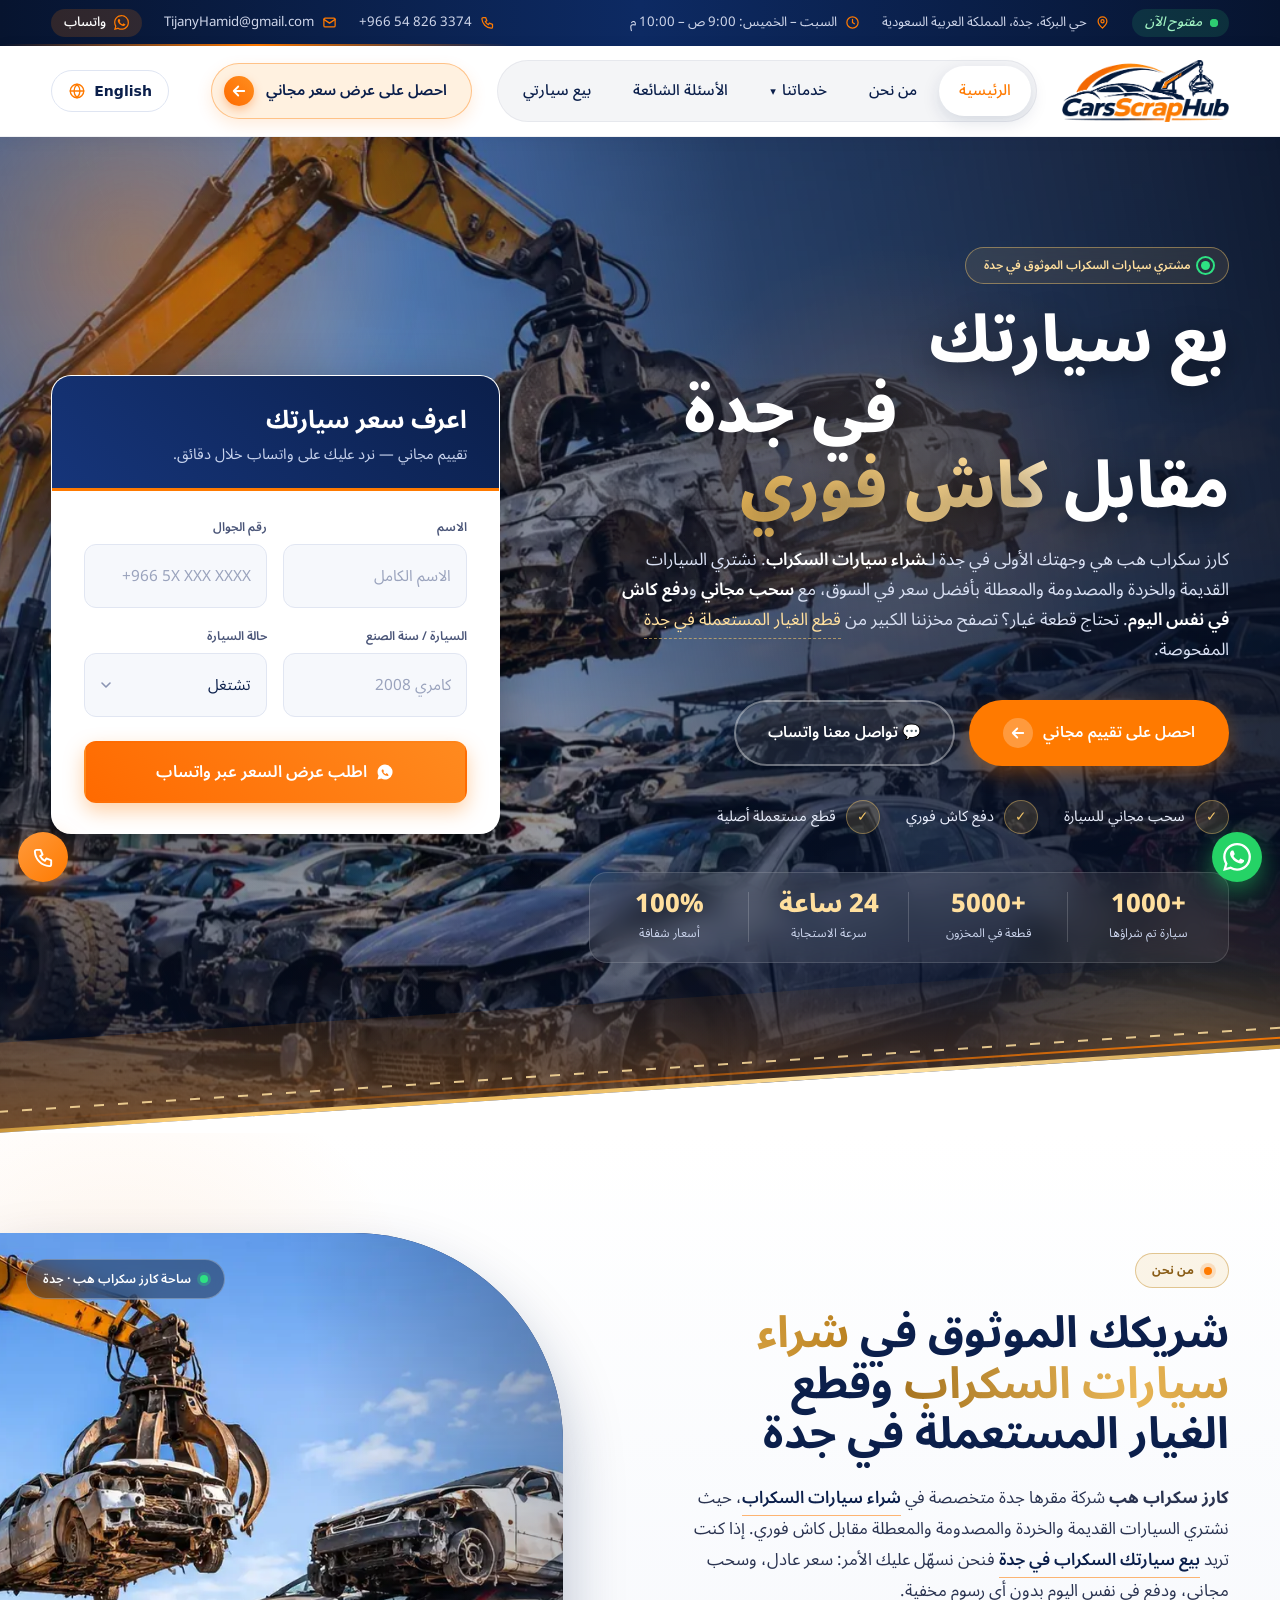
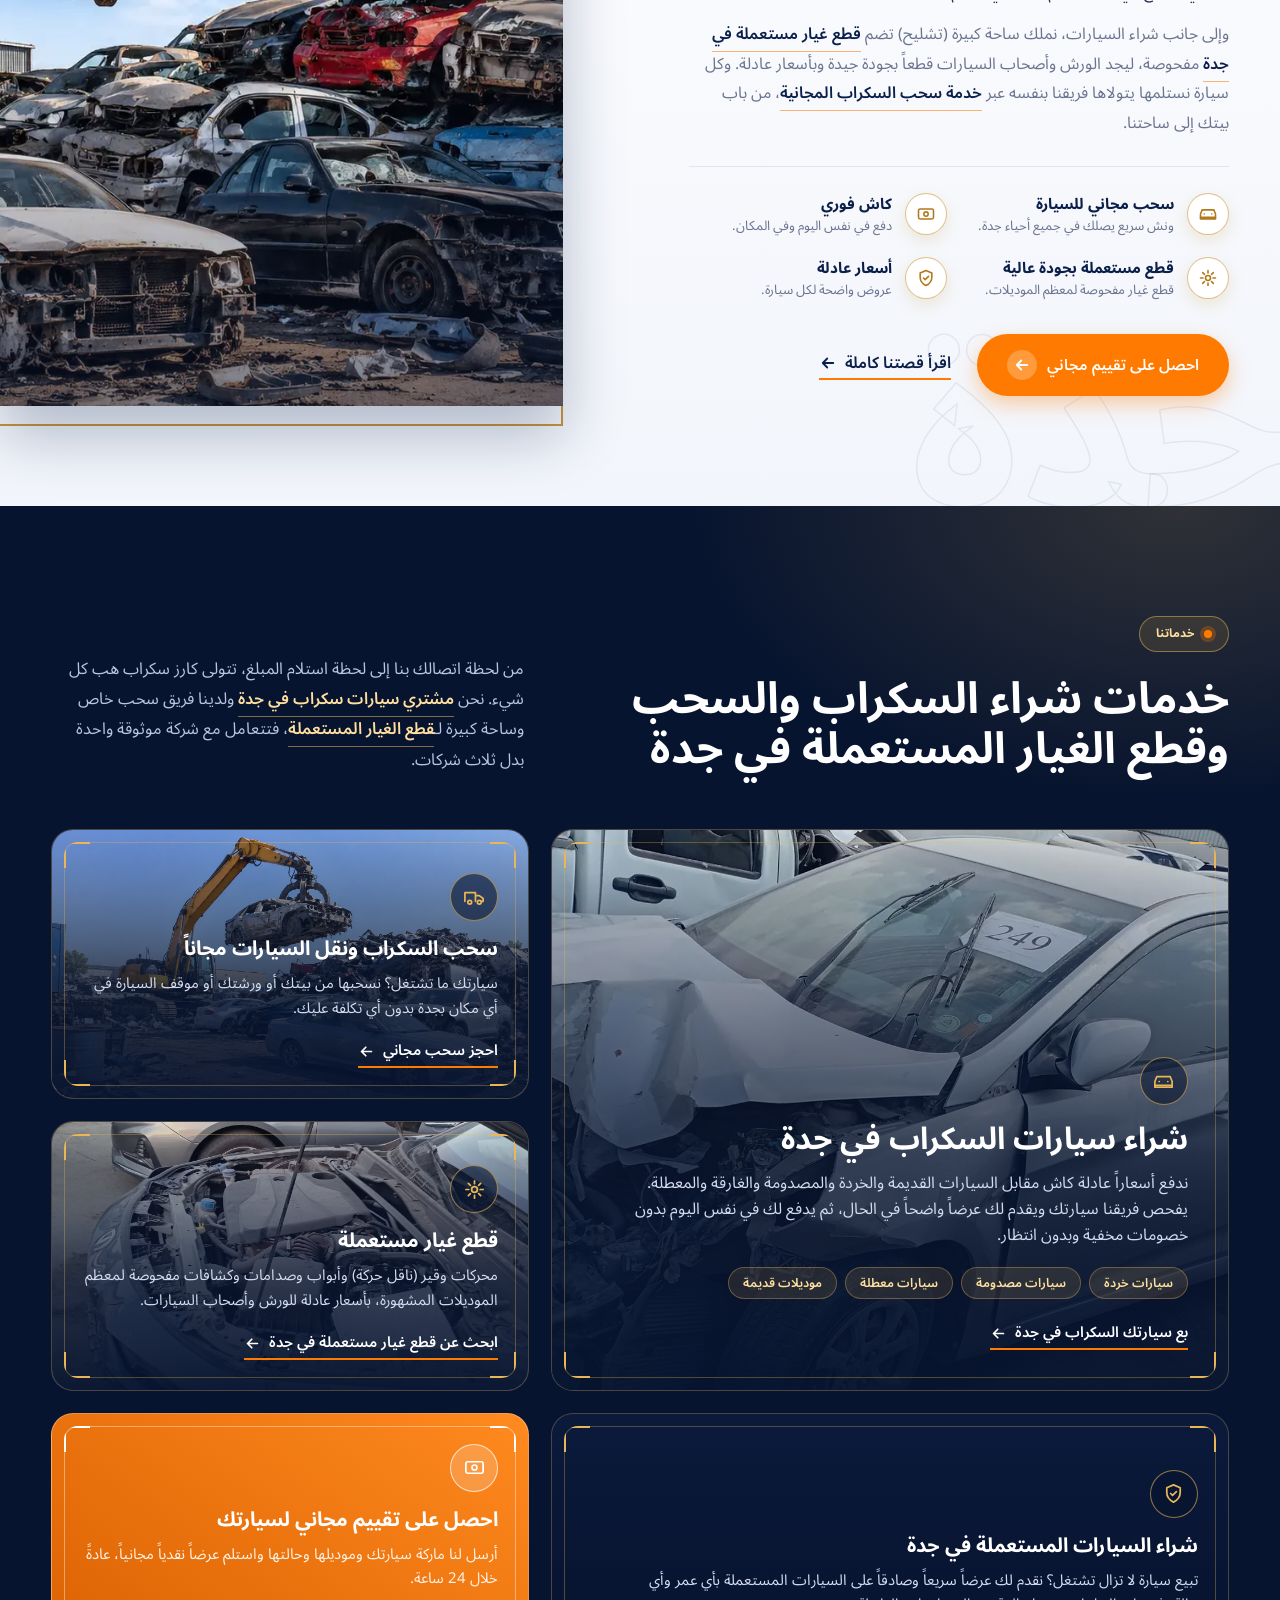
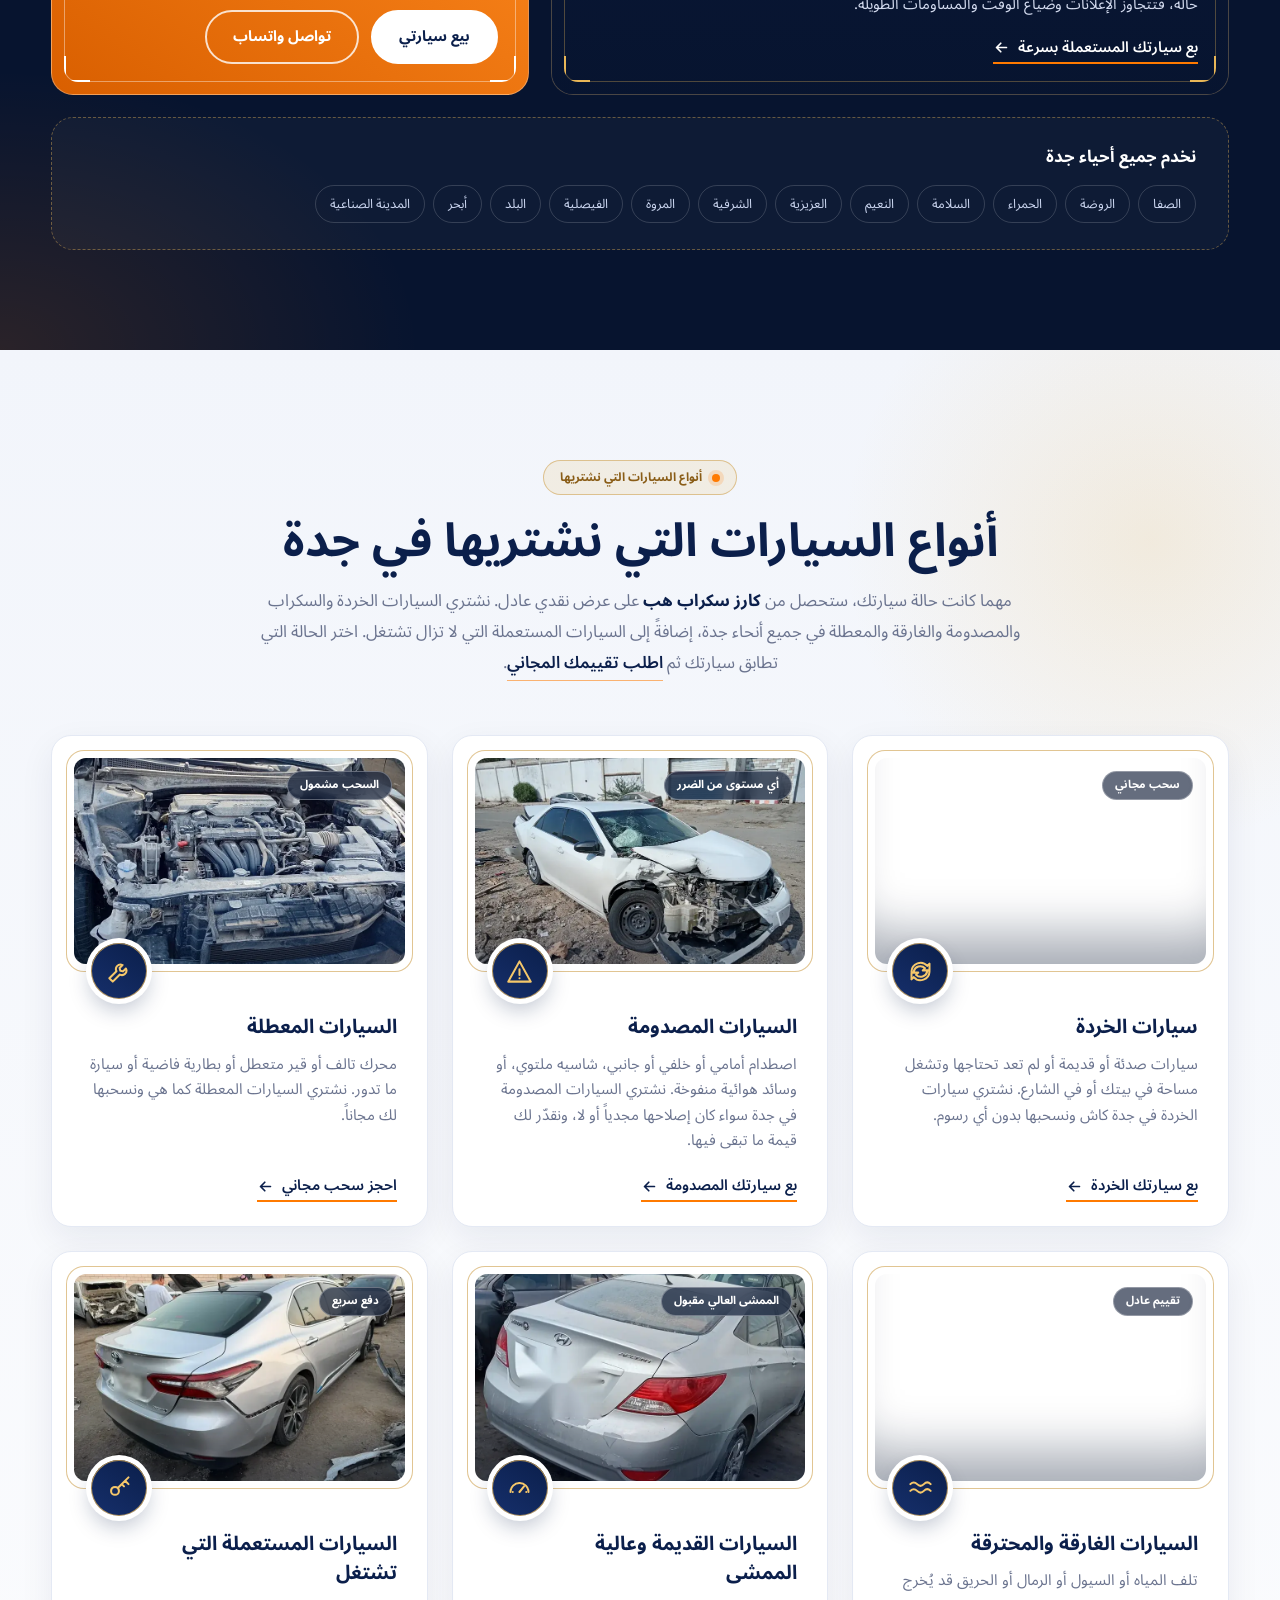
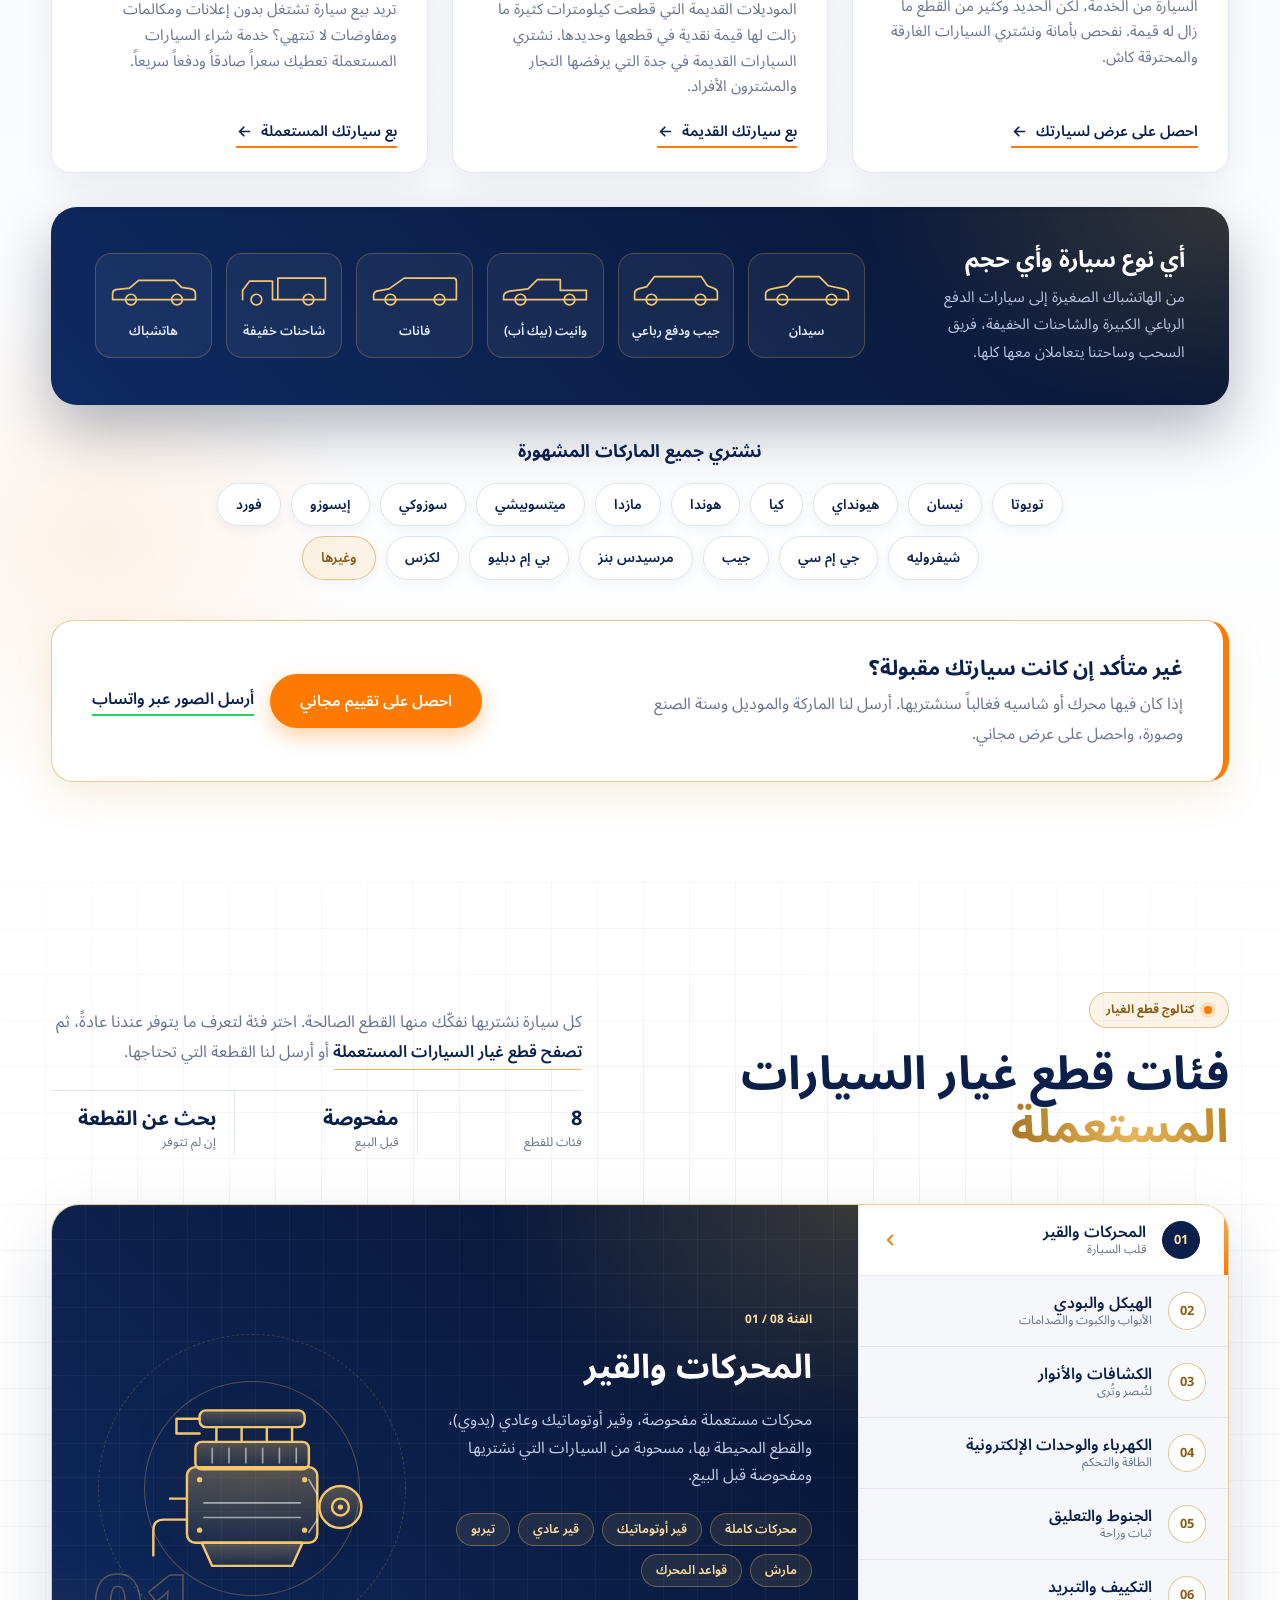
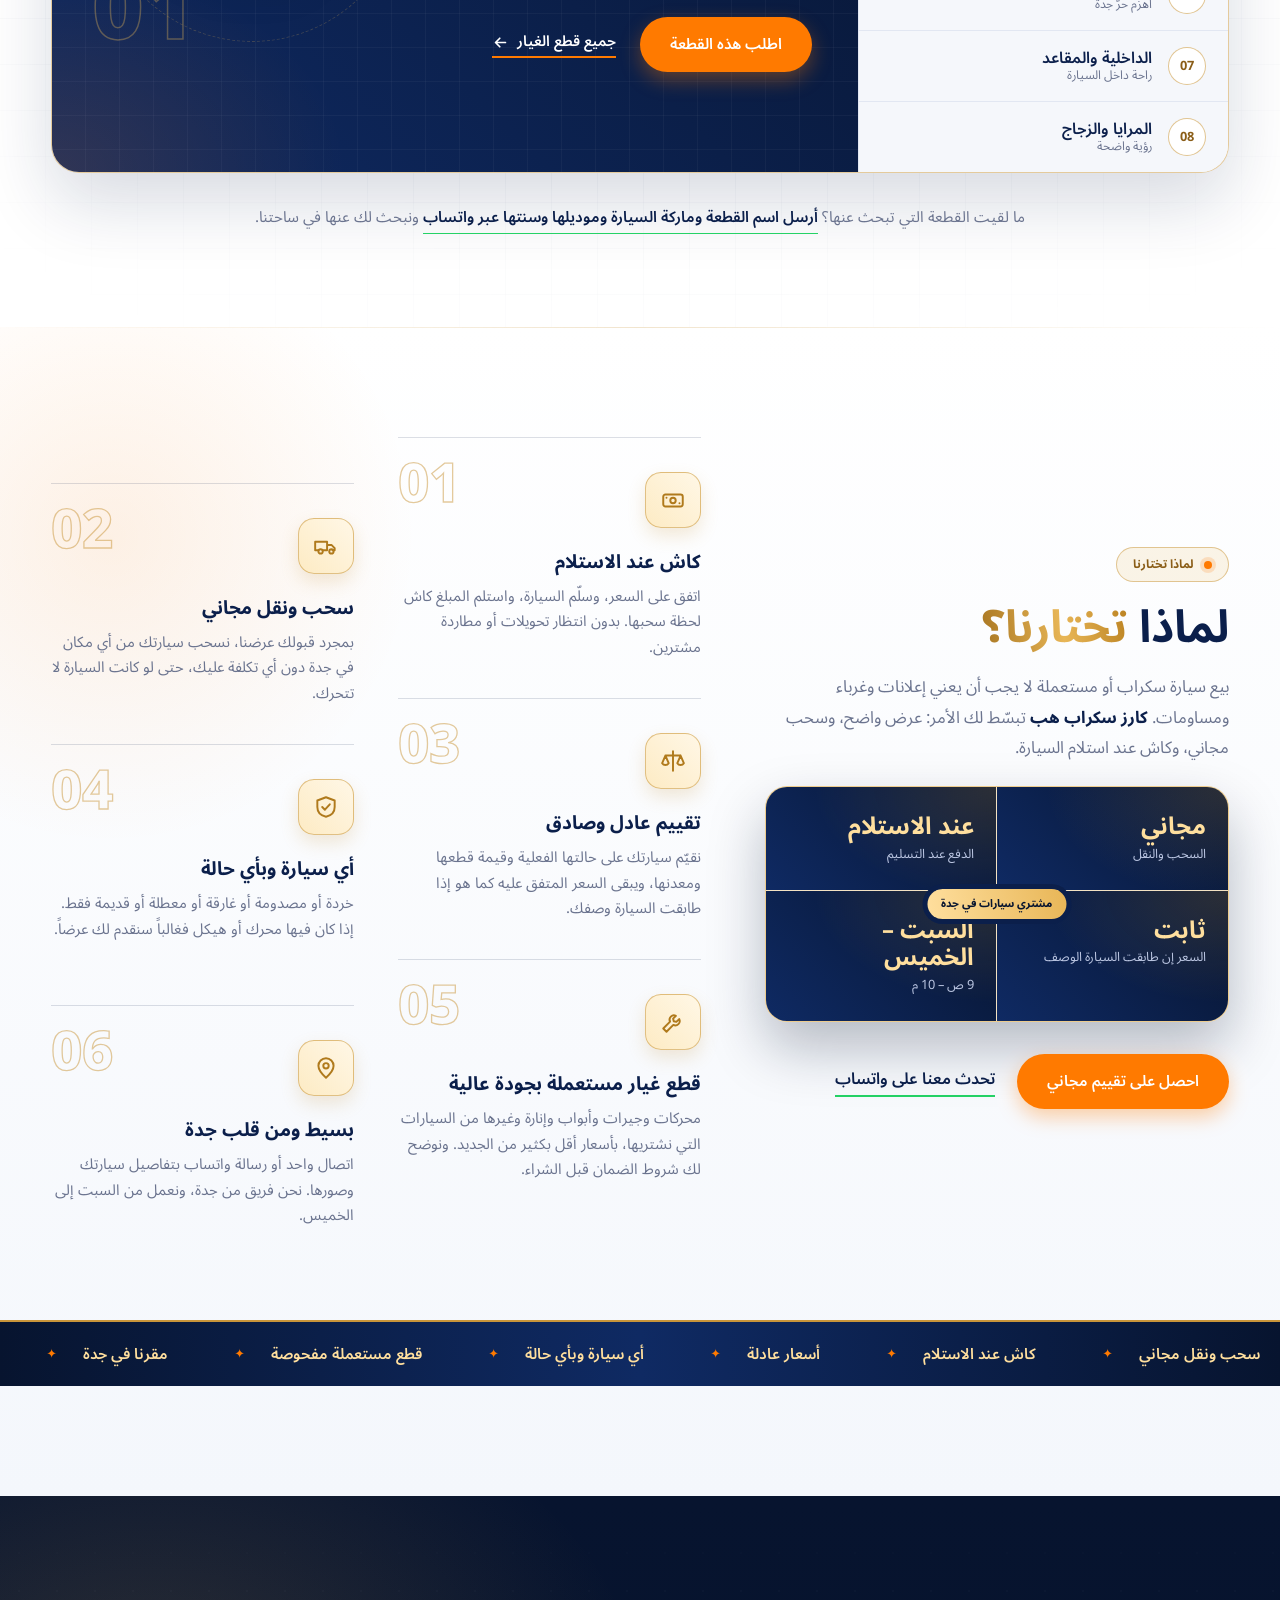
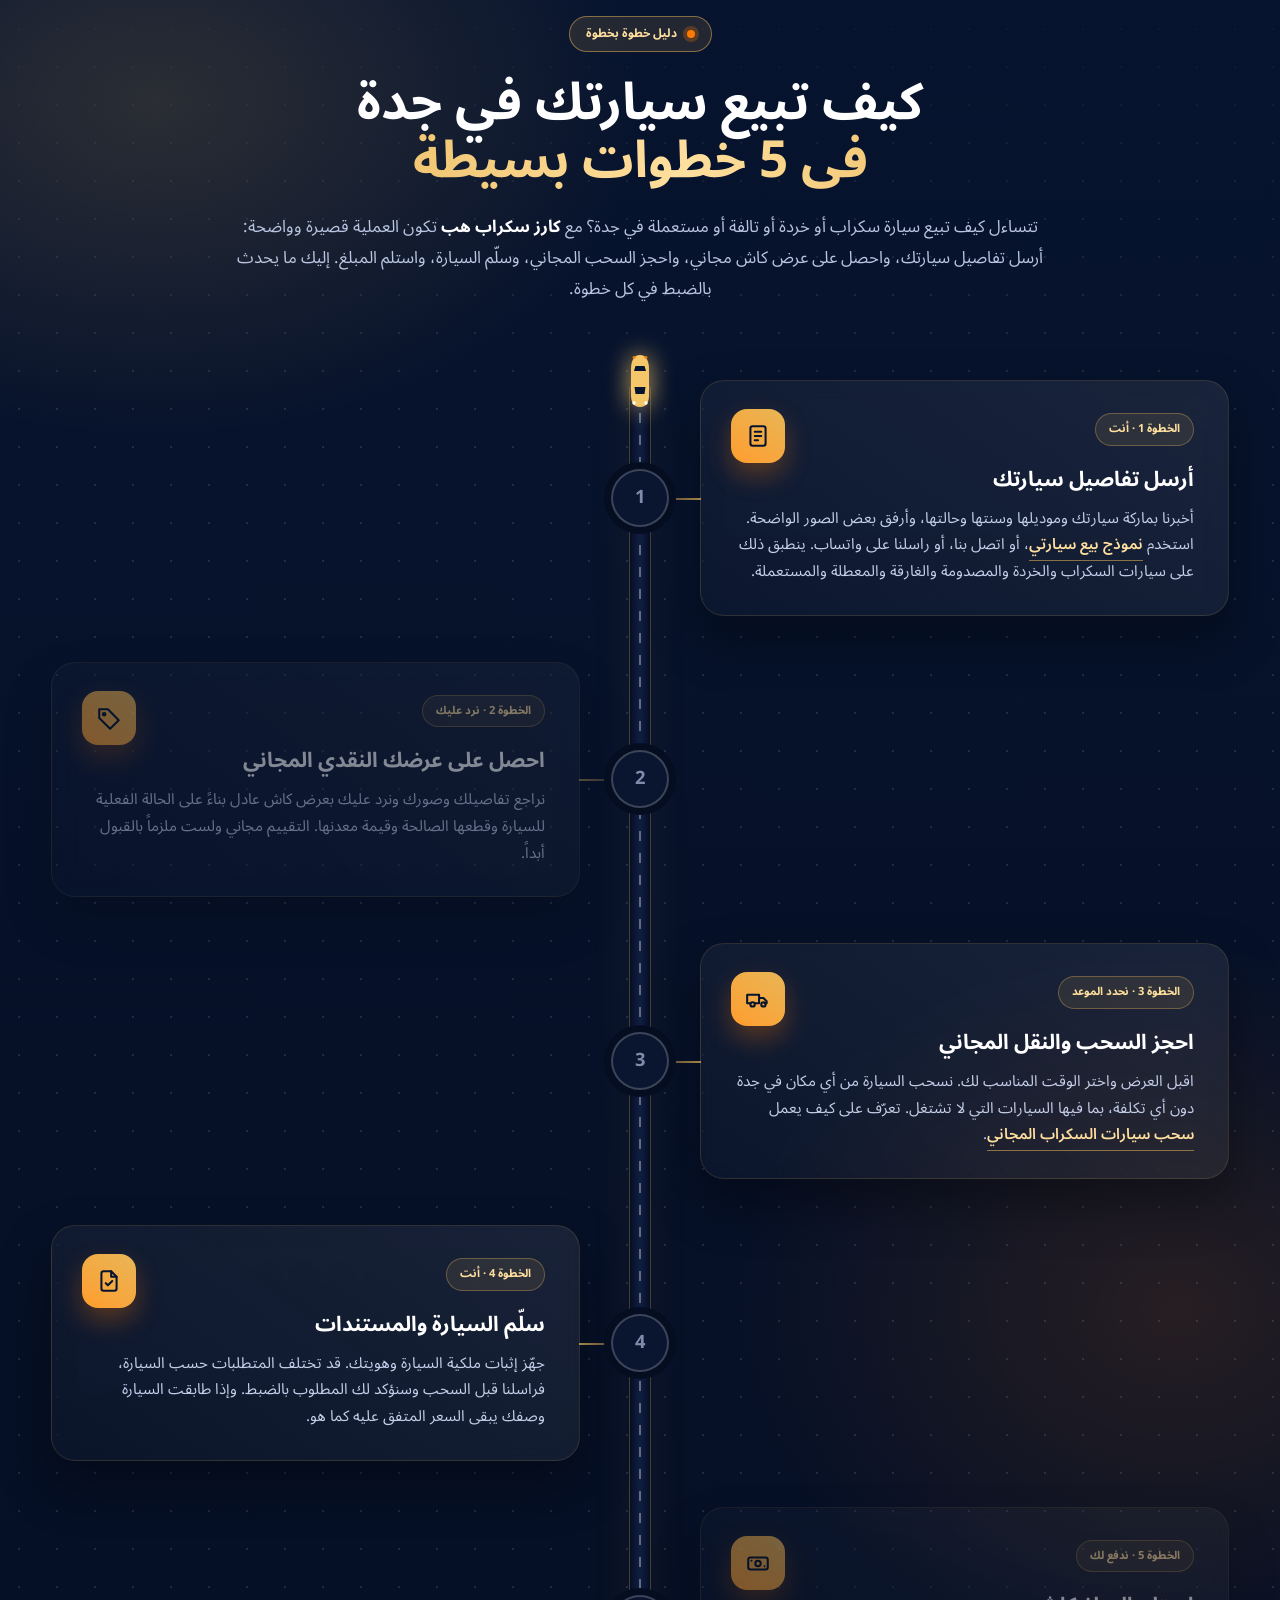
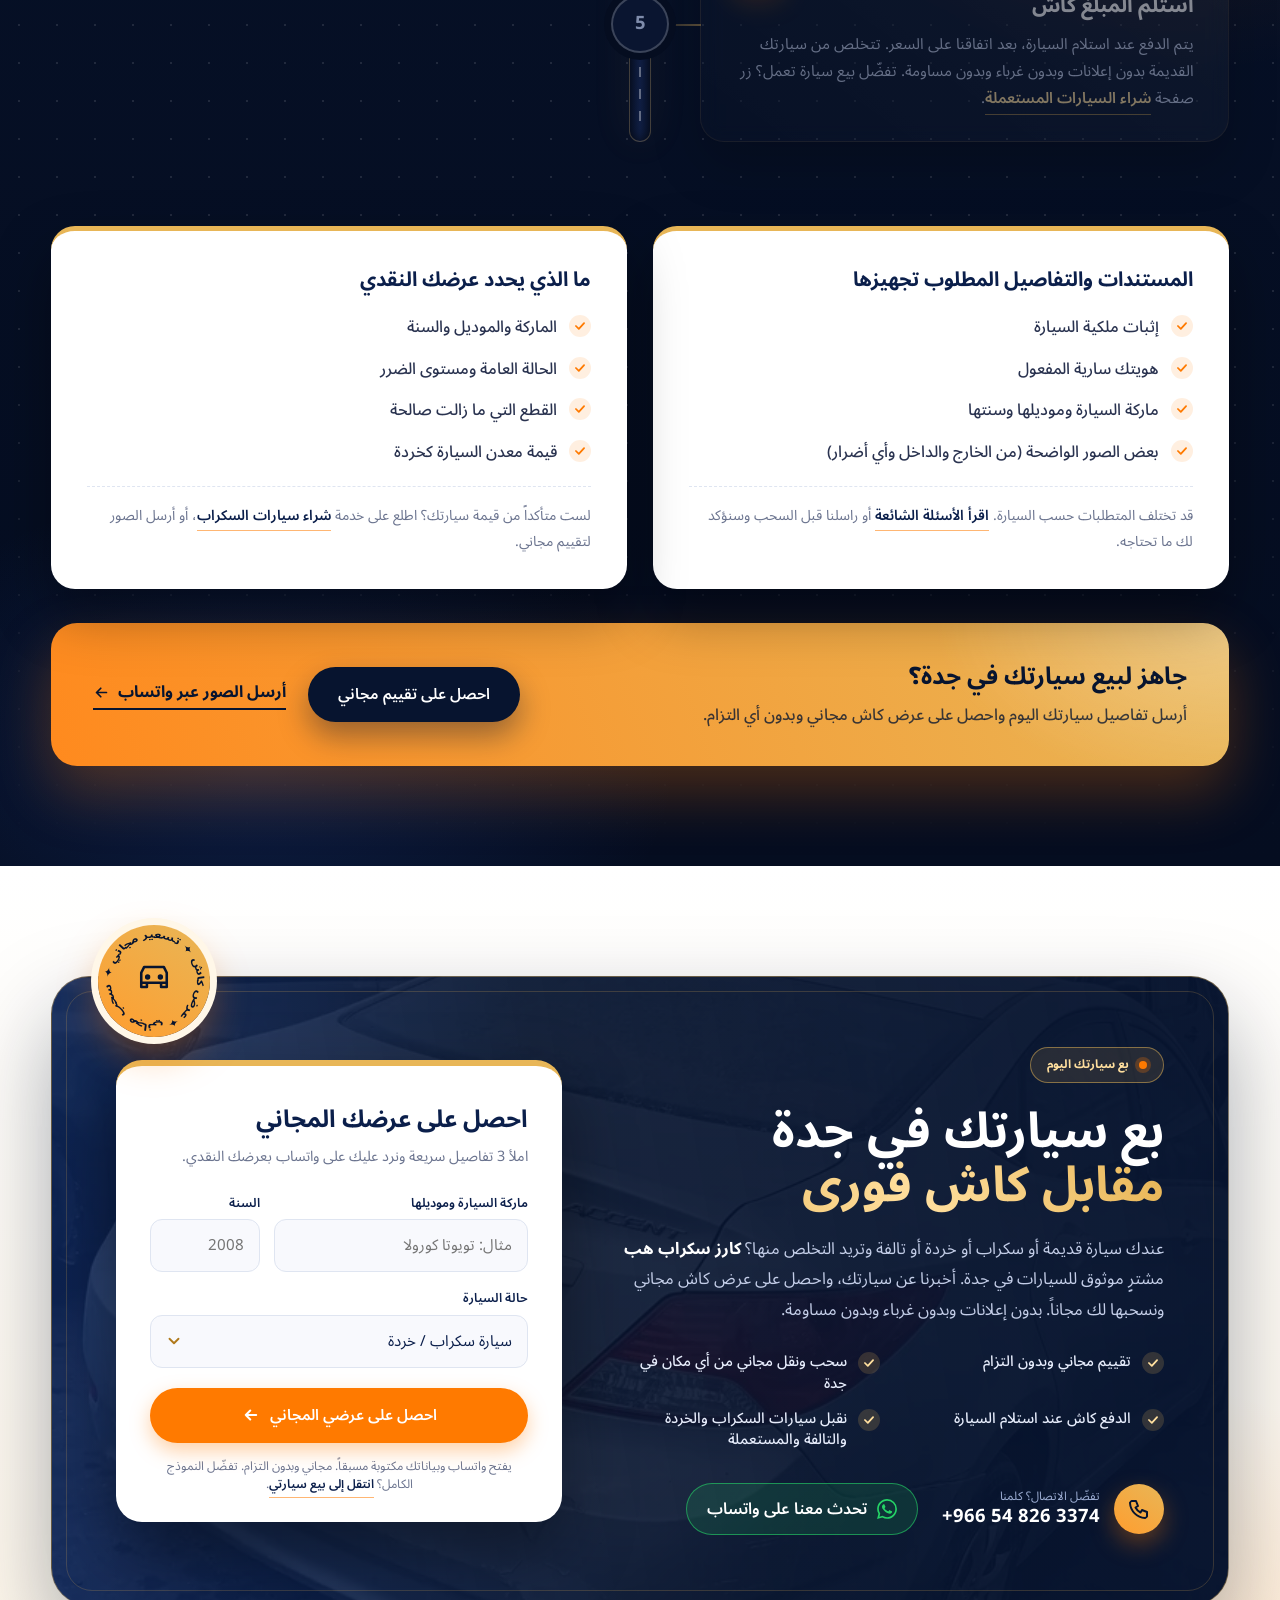
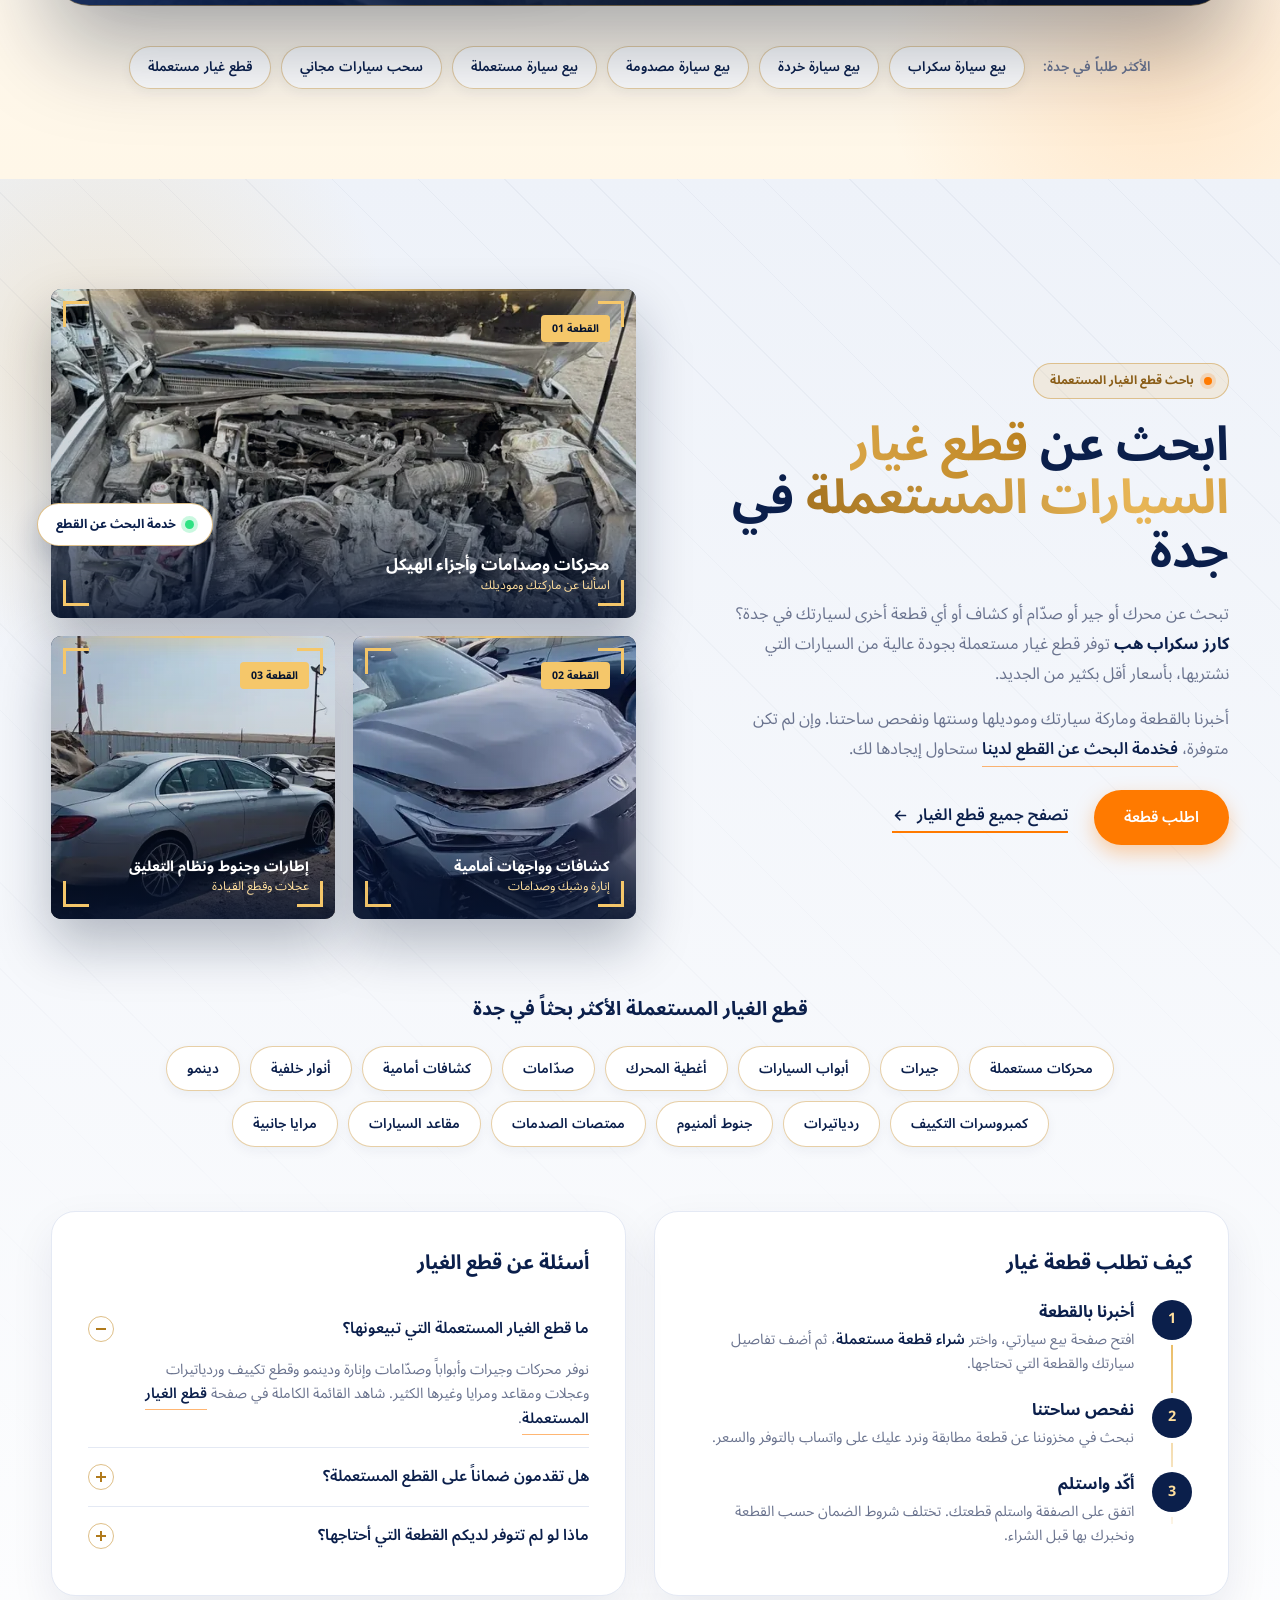
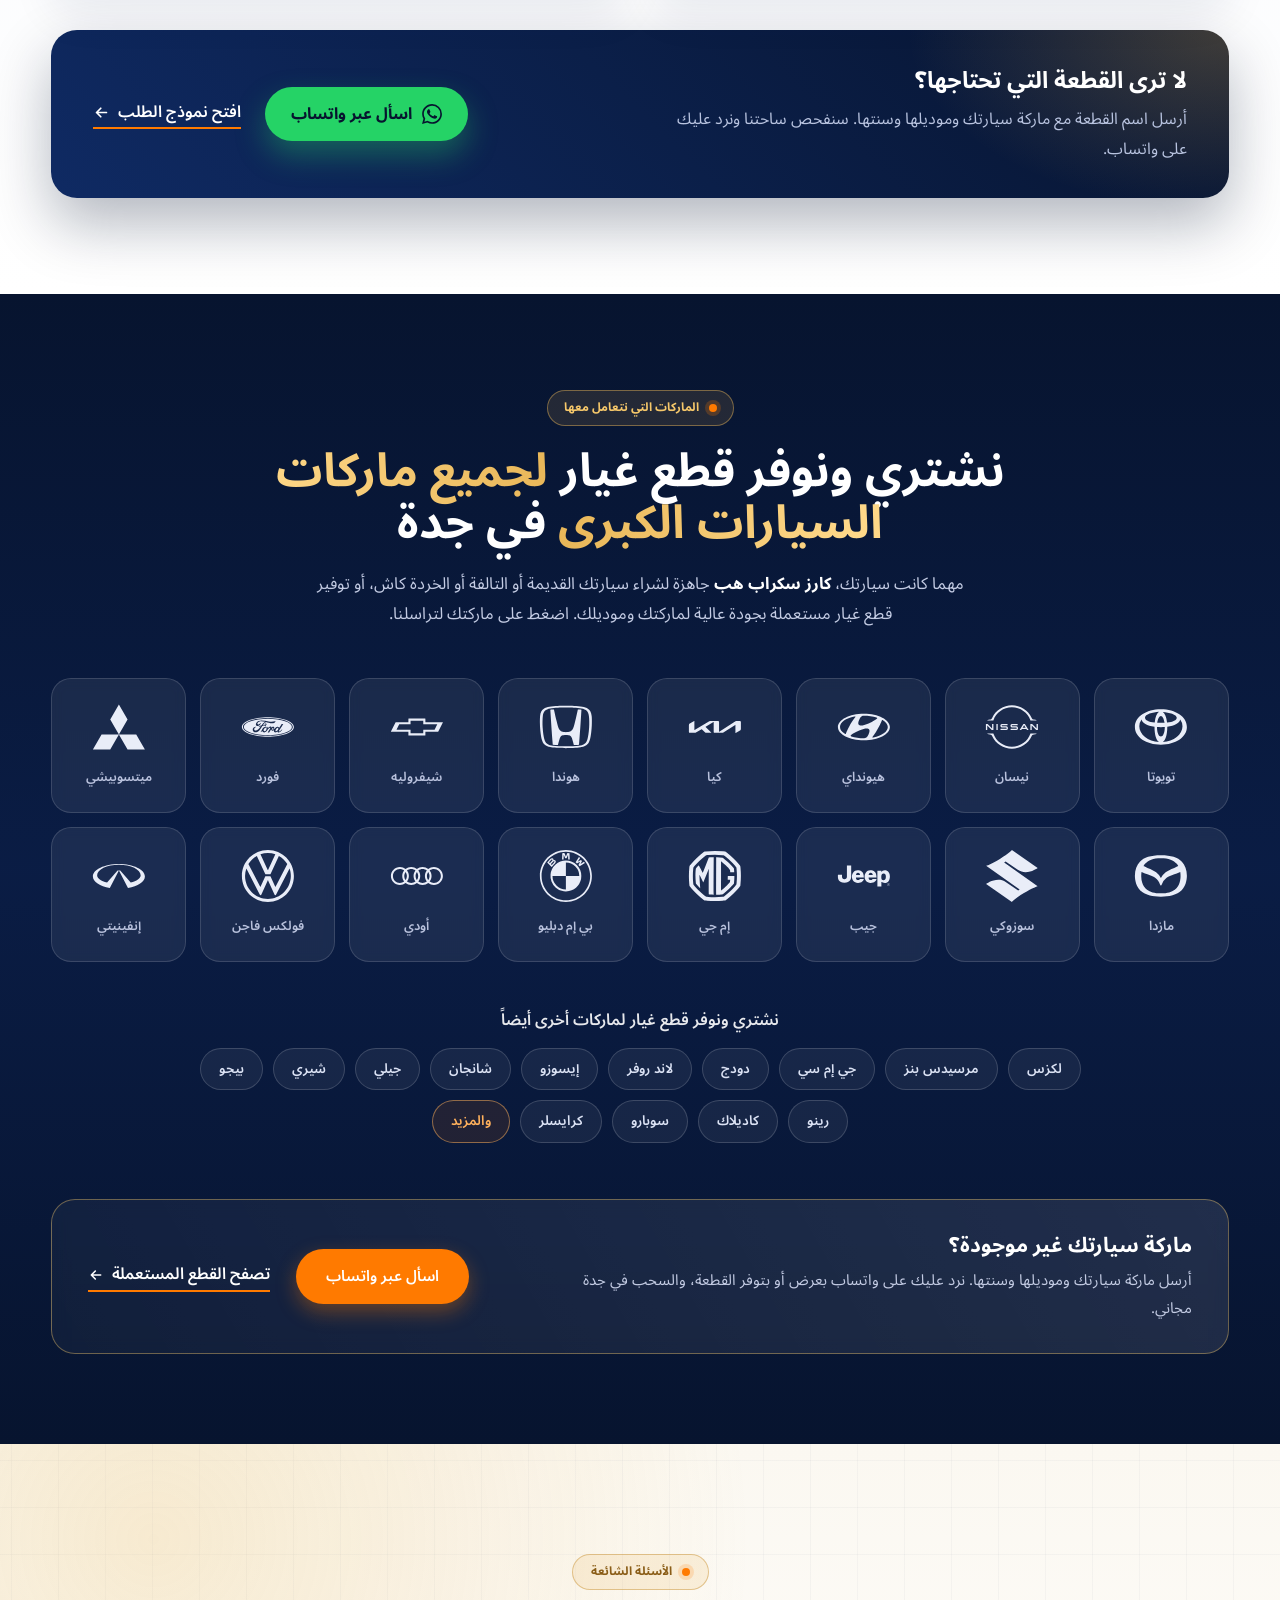
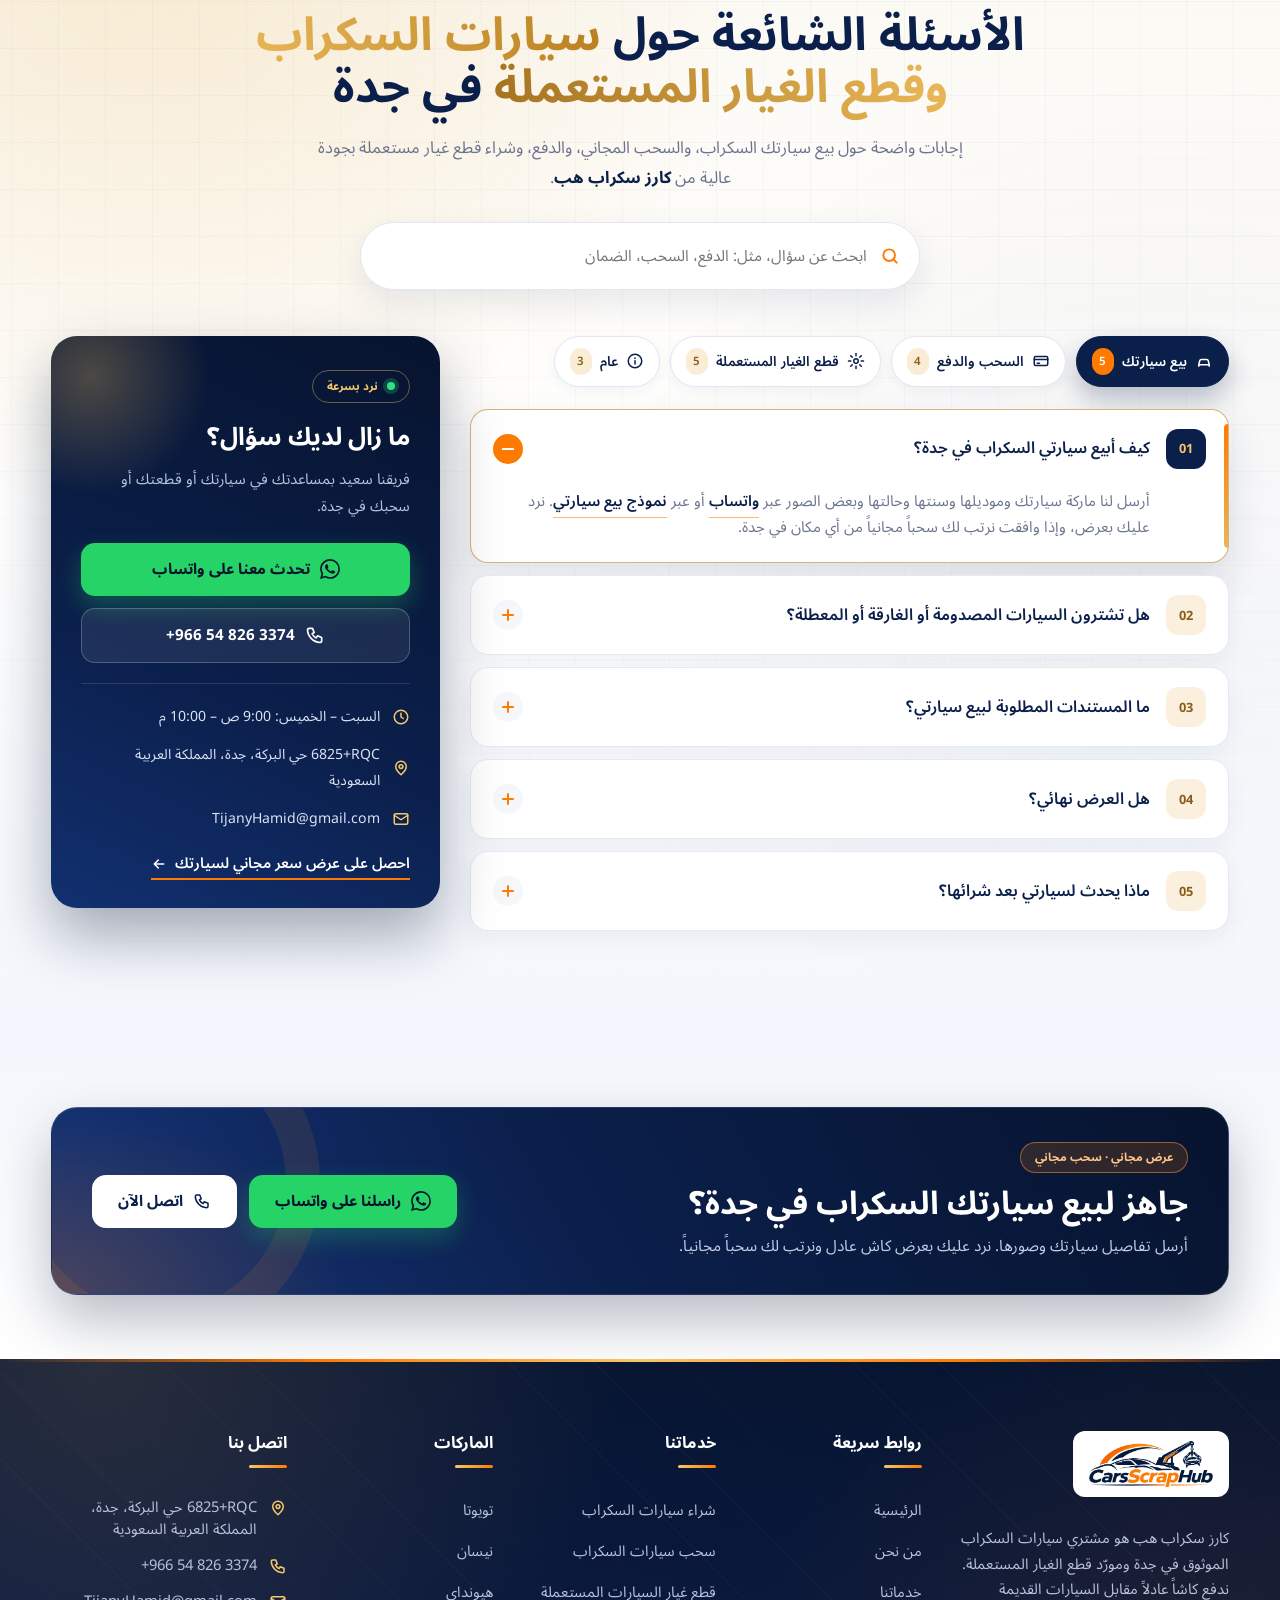
==== commit 4cf95ffd: "Add files via upload" ====
--- a/index.html
+++ b/index.html
@@ -1,45 +1,47 @@
 <!DOCTYPE html>
-<html lang="en">
+<html lang="ar" dir="rtl">
 <head>
 <meta charset="UTF-8">
 <meta name="viewport" content="width=device-width, initial-scale=1.0">
-<title>Scrap Car Buyer in Jeddah | Sell Scrap Cars for Instant Cash – CarsScrapHub</title>
-<meta name="description" content="Sell your scrap, junk or damaged car in Jeddah for instant cash. CarsScrapHub offers free pickup, same-day payment and quality used car parts at honest prices. Get your free quote today.">
-<meta name="keywords" content="scrap car buyer Jeddah, sell scrap car Jeddah, junk car removal Jeddah, used car parts Jeddah, damaged car buyer, free car pickup Jeddah">
+<title>شراء سيارات سكراب في جدة | بيع سيارتك التالفة كاش فوري – كارز سكراب هب</title>
+<meta name="description" content="بع سيارتك السكراب أو الخردة أو المصدومة في جدة واستلم كاش فوري. كارز سكراب هب يقدم سحباً مجانياً للسيارة ودفعاً في نفس اليوم وقطع غيار مستعملة (تشليح) بجودة عالية وبأسعار عادلة. اطلب تقييمك المجاني اليوم.">
+<meta name="keywords" content="شراء سيارات سكراب جدة, بيع سيارة سكراب جدة, شراء سيارات تالفة جدة, شراء سيارات مصدومة جدة, تشليح سيارات جدة, قطع غيار مستعملة جدة, سحب سيارات مجاني جدة">
 <meta name="robots" content="index, follow, max-image-preview:large">
 <meta name="theme-color" content="#07142f">
-<link rel="canonical" href="https://carsscraphub.com/en/">
+<link rel="canonical" href="https://carsscraphub.com/">
 <link rel="alternate" hreflang="ar-SA" href="https://carsscraphub.com/">
 <link rel="alternate" hreflang="en" href="https://carsscraphub.com/en/">
 <link rel="alternate" hreflang="x-default" href="https://carsscraphub.com/">
 <meta property="og:type" content="website">
-<meta property="og:title" content="Scrap Car Buyer in Jeddah | Instant Cash &amp; Free Pickup">
-<meta property="og:description" content="We buy scrap, old and damaged cars in Jeddah with free pickup and same-day payment. Quality used car parts available.">
+<meta property="og:locale" content="ar_SA">
+<meta property="og:title" content="شراء سيارات سكراب في جدة | كاش فوري وسحب مجاني">
+<meta property="og:description" content="نشتري السيارات السكراب والقديمة والتالفة في جدة مع سحب مجاني ودفع في نفس اليوم. قطع غيار مستعملة بجودة عالية.">
 <meta property="og:image" content="https://carsscraphub.com/hero-scrap-cars-jeddah.jpg">
-<meta property="og:url" content="https://carsscraphub.com/en/">
+<meta property="og:url" content="https://carsscraphub.com/">
 <meta name="twitter:card" content="summary_large_image">
-<link rel="preload" as="image" href="../hero-scrap-cars-jeddah.webp" imagesrcset="../hero-scrap-cars-jeddah-800.webp 800w, ../hero-scrap-cars-jeddah.webp 1672w" imagesizes="100vw" type="image/webp" fetchpriority="high">
+<link rel="preload" as="image" href="hero-scrap-cars-jeddah.webp" imagesrcset="hero-scrap-cars-jeddah-800.webp 800w, hero-scrap-cars-jeddah.webp 1672w" imagesizes="100vw" type="image/webp" fetchpriority="high">
 <script type="application/ld+json">
-{"@context":"https://schema.org","@type":"AutoWrecker","name":"CarsScrapHub","url":"https://carsscraphub.com/en/","image":"https://carsscraphub.com/hero-scrap-cars-jeddah.jpg","telephone":"+966548263374","email":"TijanyHamid@gmail.com","description":"Scrap car buyer in Jeddah offering free pickup, instant cash and quality used car parts.","address":{"@type":"PostalAddress","streetAddress":"6825+RQC Al Barakah","addressLocality":"Jeddah","addressCountry":"SA"},"areaServed":"Jeddah","openingHoursSpecification":[{"@type":"OpeningHoursSpecification","dayOfWeek":["Saturday","Sunday","Monday","Tuesday","Wednesday","Thursday"],"opens":"09:00","closes":"22:00"}]}
+{"@context": "https://schema.org", "@type": "AutoWrecker", "name": "CarsScrapHub", "alternateName": "كارز سكراب هب", "url": "https://carsscraphub.com/", "image": "https://carsscraphub.com/hero-scrap-cars-jeddah.jpg", "telephone": "+966548263374", "email": "TijanyHamid@gmail.com", "inLanguage": "ar-SA", "description": "مشتري سيارات سكراب في جدة يقدم سحباً مجانياً وكاش فوري وقطع غيار مستعملة بجودة عالية.", "address": {"@type": "PostalAddress", "streetAddress": "6825+RQC حي البركة", "addressLocality": "جدة", "addressCountry": "SA"}, "areaServed": "جدة", "openingHoursSpecification": [{"@type": "OpeningHoursSpecification", "dayOfWeek": ["Saturday", "Sunday", "Monday", "Tuesday", "Wednesday", "Thursday"], "opens": "09:00", "closes": "22:00"}]}
 </script>
-<link rel="icon" href="../logo.png">
+<link rel="icon" href="logo.png">
 <link rel="preconnect" href="https://fonts.googleapis.com">
-<link rel="preload" as="style" href="https://fonts.googleapis.com/css2?family=Poppins:wght@400;500;600;700;800&display=swap" onload="this.onload=null;this.rel='stylesheet'"><noscript><link rel="stylesheet" href="https://fonts.googleapis.com/css2?family=Poppins:wght@400;500;600;700;800&display=swap"></noscript>
-<link rel="stylesheet" href="style.css">
+<link rel="preconnect" href="https://fonts.gstatic.com" crossorigin>
+<link rel="preload" as="style" href="https://fonts.googleapis.com/css2?family=Noto+Sans+Arabic:wght@400;500;600;700;800&display=swap" onload="this.onload=null;this.rel='stylesheet'"><noscript><link rel="stylesheet" href="https://fonts.googleapis.com/css2?family=Noto+Sans+Arabic:wght@400;500;600;700;800&display=swap"></noscript>
+<link rel="stylesheet" href="style-rtl.css">
 </head>
 <body>
 
 <div class="topbar">
   <div class="container">
     <div class="tb-left">
-      <span class="open-status" id="openStatus"><i></i><em>Open Now</em></span>
-      <span><svg viewBox="0 0 24 24" aria-hidden="true"><path d="M12 21s-7-6.2-7-11a7 7 0 0 1 14 0c0 4.8-7 11-7 11z"/><circle cx="12" cy="10" r="2.5"/></svg> Al Barakah, Jeddah, Saudi Arabia</span>
-      <span><svg viewBox="0 0 24 24" aria-hidden="true"><circle cx="12" cy="12" r="9"/><path d="M12 7v5l3 2"/></svg> Sat – Thu: 9:00 AM – 10:00 PM</span>
+      <span class="open-status" id="openStatus"><i></i><em>مفتوح الآن</em></span>
+      <span><svg viewBox="0 0 24 24" aria-hidden="true"><path d="M12 21s-7-6.2-7-11a7 7 0 0 1 14 0c0 4.8-7 11-7 11z"/><circle cx="12" cy="10" r="2.5"/></svg> حي البركة، جدة، المملكة العربية السعودية</span>
+      <span><svg viewBox="0 0 24 24" aria-hidden="true"><circle cx="12" cy="12" r="9"/><path d="M12 7v5l3 2"/></svg> السبت – الخميس: 9:00 ص – 10:00 م</span>
     </div>
     <div class="tb-right">
-      <a href="tel:+966548263374"><svg viewBox="0 0 24 24" aria-hidden="true"><path d="M5 4h4l2 5-2.5 1.5a11 11 0 0 0 5 5L15 13l5 2v4a2 2 0 0 1-2 2A16 16 0 0 1 3 6a2 2 0 0 1 2-2z"/></svg> +966 54 826 3374</a>
+      <a href="tel:+966548263374"><svg viewBox="0 0 24 24" aria-hidden="true"><path d="M5 4h4l2 5-2.5 1.5a11 11 0 0 0 5 5L15 13l5 2v4a2 2 0 0 1-2 2A16 16 0 0 1 3 6a2 2 0 0 1 2-2z"/></svg> <bdi dir="ltr">+966 54 826 3374</bdi></a>
       <a href="mailto:TijanyHamid@gmail.com" class="tb-mail"><svg viewBox="0 0 24 24" aria-hidden="true"><rect x="3" y="5" width="18" height="14" rx="2"/><path d="M3 7l9 6 9-6"/></svg> TijanyHamid@gmail.com</a>
-      <a href="https://wa.me/966548263374" target="_blank" class="tb-wa" rel="noopener noreferrer"><svg viewBox="0 0 24 24" aria-hidden="true"><path d="M17.472 14.382c-.297-.149-1.758-.867-2.03-.967-.273-.099-.471-.148-.67.15-.197.297-.767.966-.94 1.164-.173.199-.347.223-.644.075-.297-.15-1.255-.463-2.39-1.475-.883-.788-1.48-1.761-1.653-2.059-.173-.297-.018-.458.13-.606.134-.133.298-.347.446-.52.149-.174.198-.298.298-.497.099-.198.05-.371-.025-.52-.075-.149-.669-1.612-.916-2.207-.242-.579-.487-.5-.669-.51-.173-.008-.371-.01-.57-.01-.198 0-.52.074-.792.372-.272.297-1.04 1.016-1.04 2.479 0 1.462 1.065 2.875 1.213 3.074.149.198 2.096 3.2 5.077 4.487.709.306 1.262.489 1.694.625.712.227 1.36.195 1.871.118.571-.085 1.758-.719 2.006-1.413.248-.694.248-1.289.173-1.413-.074-.124-.272-.198-.57-.347m-5.421 7.403h-.004a9.87 9.87 0 01-5.031-1.378l-.361-.214-3.741.982.998-3.648-.235-.374a9.86 9.86 0 01-1.51-5.26c.001-5.45 4.436-9.884 9.888-9.884 2.64 0 5.122 1.03 6.988 2.898a9.825 9.825 0 012.893 6.994c-.003 5.45-4.437 9.884-9.885 9.884m8.413-18.297A11.815 11.815 0 0012.05 0C5.495 0 .16 5.335.157 11.892c0 2.096.547 4.142 1.588 5.945L.057 24l6.305-1.654a11.882 11.882 0 005.683 1.448h.005c6.554 0 11.89-5.335 11.893-11.893a11.821 11.821 0 00-3.48-8.413Z"/></svg> WhatsApp</a>
+      <a href="https://wa.me/966548263374" target="_blank" class="tb-wa" rel="noopener noreferrer"><svg viewBox="0 0 24 24" aria-hidden="true"><path d="M17.472 14.382c-.297-.149-1.758-.867-2.03-.967-.273-.099-.471-.148-.67.15-.197.297-.767.966-.94 1.164-.173.199-.347.223-.644.075-.297-.15-1.255-.463-2.39-1.475-.883-.788-1.48-1.761-1.653-2.059-.173-.297-.018-.458.13-.606.134-.133.298-.347.446-.52.149-.174.198-.298.298-.497.099-.198.05-.371-.025-.52-.075-.149-.669-1.612-.916-2.207-.242-.579-.487-.5-.669-.51-.173-.008-.371-.01-.57-.01-.198 0-.52.074-.792.372-.272.297-1.04 1.016-1.04 2.479 0 1.462 1.065 2.875 1.213 3.074.149.198 2.096 3.2 5.077 4.487.709.306 1.262.489 1.694.625.712.227 1.36.195 1.871.118.571-.085 1.758-.719 2.006-1.413.248-.694.248-1.289.173-1.413-.074-.124-.272-.198-.57-.347m-5.421 7.403h-.004a9.87 9.87 0 01-5.031-1.378l-.361-.214-3.741.982.998-3.648-.235-.374a9.86 9.86 0 01-1.51-5.26c.001-5.45 4.436-9.884 9.888-9.884 2.64 0 5.122 1.03 6.988 2.898a9.825 9.825 0 012.893 6.994c-.003 5.45-4.437 9.884-9.885 9.884m8.413-18.297A11.815 11.815 0 0012.05 0C5.495 0 .16 5.335.157 11.892c0 2.096.547 4.142 1.588 5.945L.057 24l6.305-1.654a11.882 11.882 0 005.683 1.448h.005c6.554 0 11.89-5.335 11.893-11.893a11.821 11.821 0 00-3.48-8.413Z"/></svg> واتساب</a>
     </div>
   </div>
 </div>
@@ -47,22 +49,22 @@
 <header>
   <div class="scroll-progress"></div>
   <div class="container nav">
-    <a href="./" class="logo" aria-label="CarsScrapHub Home">
-      <img width="400" height="149" src="../logo.png" alt="CarsScrapHub Logo">
+    <a href="./" class="logo" aria-label="كارز سكراب هب - الصفحة الرئيسية">
+      <img width="400" height="149" src="logo.png" alt="شعار كارز سكراب هب">
       <span class="logo-text">Cars<em>Scrap</em>Hub</span>
     </a>
     <ul>
-      <li class="drawer-head"><span>Menu</span><button type="button" class="drawer-close" aria-label="Close menu">✕</button></li>
-      <li><a href="./" class="active">Home</a></li>
-      <li><a href="about">About</a></li>
-      <li class="has-drop"><a href="services" class="drop-toggle">Services <span class="caret">▾</span></a><ul class="svd"><li><a href="scrap-car-buying" class="svd-i">Scrap Car Buying</a></li><li><a href="used-auto-spare-parts" class="svd-i">Used Auto Spare Parts</a></li><li><a href="scrap-car-removal" class="svd-i">Scrap Car Removal</a></li><li><a href="used-car-buyer" class="svd-i">Used Car Buyer</a></li></ul></li>
-      <li><a href="faqs">FAQs</a></li>
-      <li><a href="sell-my-car">Sell My Car</a></li>
-        <li class="drawer-cta"><a class="btn btn-navy" href="tel:+966548263374">📞 Call Now</a><a class="btn btn-wa" href="https://wa.me/966548263374" target="_blank" rel="noopener noreferrer">💬 WhatsApp Us</a><p>📍 6825+RQC Al Barakah, Jeddah, Saudi Arabia</p></li>
+      <li class="drawer-head"><span>القائمة</span><button type="button" class="drawer-close" aria-label="إغلاق القائمة">✕</button></li>
+      <li><a href="./" class="active">الرئيسية</a></li>
+      <li><a href="about">من نحن</a></li>
+      <li class="has-drop"><a href="services" class="drop-toggle">خدماتنا <span class="caret">▾</span></a><ul class="svd"><li><a href="scrap-car-buying" class="svd-i">شراء سيارات السكراب</a></li><li><a href="used-auto-spare-parts" class="svd-i">قطع غيار مستعملة (تشليح)</a></li><li><a href="scrap-car-removal" class="svd-i">سحب سيارات السكراب مجاناً</a></li><li><a href="used-car-buyer" class="svd-i">شراء السيارات المستعملة</a></li></ul></li>
+      <li><a href="faqs">الأسئلة الشائعة</a></li>
+      <li><a href="sell-my-car">بيع سيارتي</a></li>
+        <li class="drawer-cta"><a class="btn btn-navy" href="tel:+966548263374">📞 اتصل الآن</a><a class="btn btn-wa" href="https://wa.me/966548263374" target="_blank" rel="noopener noreferrer">💬 راسلنا على واتساب</a><p>📍 <bdi dir="ltr">6825+RQC</bdi> حي البركة، جدة، المملكة العربية السعودية</p></li>
     </ul>
-    <a href="sell-my-car" class="btn btn-primary desk">Get a Free Quote <span class="btn-arrow"><svg viewBox="0 0 24 24" aria-hidden="true"><path d="M5 12h14M13 6l6 6-6 6"/></svg></span></a>
-    <a href="../" class="lang-switch" data-lang="ar" hreflang="ar" lang="ar" dir="rtl" title="التبديل إلى العربية" aria-label="Switch to Arabic"><svg viewBox="0 0 24 24" aria-hidden="true"><circle cx="12" cy="12" r="9"/><path d="M3 12h18M12 3c2.6 2.7 4 5.7 4 9s-1.4 6.3-4 9c-2.6-2.7-4-5.7-4-9s1.4-6.3 4-9z"/></svg><span class="ls-full">العربية</span><span class="ls-short">عربي</span></a>
-    <button class="burger" aria-label="Menu"><span></span><span></span><span></span></button>
+    <a href="sell-my-car" class="btn btn-primary desk">احصل على عرض سعر مجاني <span class="btn-arrow"><svg viewBox="0 0 24 24" aria-hidden="true"><path d="M5 12h14M13 6l6 6-6 6"/></svg></span></a>
+    <a href="en/" class="lang-switch" data-lang="en" hreflang="en" lang="en" dir="ltr" title="Switch to English" aria-label="التبديل إلى الإنجليزية"><svg viewBox="0 0 24 24" aria-hidden="true"><circle cx="12" cy="12" r="9"/><path d="M3 12h18M12 3c2.6 2.7 4 5.7 4 9s-1.4 6.3-4 9c-2.6-2.7-4-5.7-4-9s1.4-6.3 4-9z"/></svg><span class="ls-full">English</span><span class="ls-short">EN</span></a>
+    <button class="burger" aria-label="القائمة"><span></span><span></span><span></span></button>
   </div>
 </header>
 
@@ -70,14 +72,14 @@
 <section class="hero" id="top">
   <div class="hero-bg" aria-hidden="false">
     <picture class="slide active">
-      <source srcset="../hero-scrap-cars-jeddah-800.webp 800w, ../hero-scrap-cars-jeddah.webp 1672w" sizes="100vw" type="image/webp">
-      <img src="../hero-scrap-cars-jeddah.jpg" alt="Excavator loading scrap cars at CarsScrapHub scrap yard in Jeddah" width="1672" height="941" fetchpriority="high" decoding="async">
+      <source srcset="hero-scrap-cars-jeddah-800.webp 800w, hero-scrap-cars-jeddah.webp 1672w" sizes="100vw" type="image/webp">
+      <img src="hero-scrap-cars-jeddah.jpg" alt="حفارة تحمّل سيارات سكراب في ساحة كارز سكراب هب في جدة" width="1672" height="941" fetchpriority="high" decoding="async">
     </picture>
-    <img class="slide" src="../hero-slide-2.webp" srcset="../hero-slide-2-800.webp 800w, ../hero-slide-2.webp 1672w" sizes="100vw" alt="Damaged car at the CarsScrapHub yard in Jeddah" width="1672" height="941" loading="lazy" decoding="async">
-    <img class="slide" src="../hero-slide-3.webp" srcset="../hero-slide-3-800.webp 800w, ../hero-slide-3.webp 1672w" sizes="100vw" alt="Crane lifting a damaged car at CarsScrapHub yard in Jeddah" width="1672" height="941" loading="lazy" decoding="async">
-    <img class="slide" src="../hero-slide-4.webp" srcset="../hero-slide-4-800.webp 800w, ../hero-slide-4.webp 1672w" sizes="100vw" alt="Used engine bay and car parts at the CarsScrapHub yard in Jeddah" width="1672" height="941" loading="lazy" decoding="async">
-    <img class="slide" src="../hero-slide-5.webp" srcset="../hero-slide-5-800.webp 800w, ../hero-slide-5.webp 1672w" sizes="100vw" alt="Excavator handling accident cars at scrap yard in Jeddah" width="1672" height="941" loading="lazy" decoding="async">
-    <img class="slide" src="../hero-slide-6.webp" srcset="../hero-slide-6-800.webp 800w, ../hero-slide-6.webp 1672w" sizes="100vw" alt="White used sedan at the CarsScrapHub yard in Jeddah" width="1672" height="941" loading="lazy" decoding="async">
+    <img class="slide" src="hero-slide-2.webp" srcset="hero-slide-2-800.webp 800w, hero-slide-2.webp 1672w" sizes="100vw" alt="سيارة تالفة في ساحة كارز سكراب هب في جدة" width="1672" height="941" loading="lazy" decoding="async">
+    <img class="slide" src="hero-slide-3.webp" srcset="hero-slide-3-800.webp 800w, hero-slide-3.webp 1672w" sizes="100vw" alt="رافعة تحمل سيارة تالفة في ساحة كارز سكراب هب في جدة" width="1672" height="941" loading="lazy" decoding="async">
+    <img class="slide" src="hero-slide-4.webp" srcset="hero-slide-4-800.webp 800w, hero-slide-4.webp 1672w" sizes="100vw" alt="مقصورة محرك وقطع غيار مستعملة في ساحة كارز سكراب هب في جدة" width="1672" height="941" loading="lazy" decoding="async">
+    <img class="slide" src="hero-slide-5.webp" srcset="hero-slide-5-800.webp 800w, hero-slide-5.webp 1672w" sizes="100vw" alt="حفارة تتعامل مع سيارات مصدومة في ساحة التشليح بجدة" width="1672" height="941" loading="lazy" decoding="async">
+    <img class="slide" src="hero-slide-6.webp" srcset="hero-slide-6-800.webp 800w, hero-slide-6.webp 1672w" sizes="100vw" alt="سيدان بيضاء مستعملة في ساحة كارز سكراب هب في جدة" width="1672" height="941" loading="lazy" decoding="async">
   </div>
   <div class="hero-overlay" aria-hidden="true"></div>
   <div class="hero-glow g1" aria-hidden="true"></div>
@@ -87,51 +89,51 @@
 
   <div class="container hero-grid">
     <div class="hero-copy">
-      <span class="eyebrow vip-tag"><i class="pulse-dot"></i> Trusted Scrap Car Buyer in Jeddah</span>
+      <span class="eyebrow vip-tag"><i class="pulse-dot"></i> مشتري سيارات السكراب الموثوق في جدة</span>
       <h1>
-        <span class="h1-line">Sell Your</span>
-        <span class="h1-line"><span class="rotator" data-words="Scrap Car|Junk Car|Old Car|Used Car"><span class="rot-word gold-text">Scrap Car</span></span> in Jeddah</span>
-        <span class="h1-line">for <span class="gold-text">Instant Cash</span></span>
+        <span class="h1-line">بع سيارتك</span>
+        <span class="h1-line"><span class="rotator" data-words="السكراب|الخردة|القديمة|المستعملة"><span class="rot-word gold-text">السكراب</span></span> في جدة</span>
+        <span class="h1-line">مقابل <span class="gold-text">كاش فوري</span></span>
       </h1>
-      <p class="hero-lead">CarsScrapHub is Jeddah's premium <strong>scrap car buyer</strong>. We buy old, junk, accident-damaged and non-running cars at top market prices with <strong>free pickup</strong> and <strong>same-day cash payment</strong>. Need a part? Explore our large stock of tested <a href="used-auto-spare-parts">used car parts in Jeddah</a>.</p>
+      <p class="hero-lead">كارز سكراب هب هي وجهتك الأولى في جدة لـ<strong>شراء سيارات السكراب</strong>. نشتري السيارات القديمة والخردة والمصدومة والمعطلة بأفضل سعر في السوق، مع <strong>سحب مجاني</strong> و<strong>دفع كاش في نفس اليوم</strong>. تحتاج قطعة غيار؟ تصفح مخزننا الكبير من <a href="used-auto-spare-parts">قطع الغيار المستعملة في جدة</a> المفحوصة.</p>
 
       <div class="actions">
-        <a href="sell-my-car" class="btn btn-primary btn-shine">Get Free Valuation <span class="btn-arrow"><svg viewBox="0 0 24 24" aria-hidden="true"><path d="M5 12h14M13 6l6 6-6 6"/></svg></span></a>
-        <a href="https://wa.me/966548263374" target="_blank" rel="noopener" class="btn btn-glass">💬 WhatsApp Us</a>
+        <a href="sell-my-car" class="btn btn-primary btn-shine">احصل على تقييم مجاني <span class="btn-arrow"><svg viewBox="0 0 24 24" aria-hidden="true"><path d="M5 12h14M13 6l6 6-6 6"/></svg></span></a>
+        <a href="https://wa.me/966548263374" target="_blank" rel="noopener" class="btn btn-glass">💬 تواصل معنا واتساب</a>
       </div>
 
       <ul class="hero-badges">
-        <li><i>✓</i> Free Car Pickup</li>
-        <li><i>✓</i> Instant Cash Payment</li>
-        <li><i>✓</i> Genuine Used Parts</li>
+        <li><i>✓</i> سحب مجاني للسيارة</li>
+        <li><i>✓</i> دفع كاش فوري</li>
+        <li><i>✓</i> قطع مستعملة أصلية</li>
       </ul>
 
       <div class="hero-trust">
-        <div class="trust-item"><b data-count="1000" data-suffix="+">0</b><span>Cars Purchased</span></div>
-        <div class="trust-item"><b data-count="5000" data-suffix="+">0</b><span>Parts in Stock</span></div>
-        <div class="trust-item"><b data-count="24" data-suffix="h">0</b><span>Quick Response</span></div>
-        <div class="trust-item"><b data-count="100" data-suffix="%">0</b><span>Honest Pricing</span></div>
-      </div>
-    </div>
-
-    <form class="quote-card vip-card" data-wa="Hello CarsScrapHub, I want a quote for my car.">
+        <div class="trust-item"><b data-count="1000" data-suffix="+" dir="ltr">0</b><span>سيارة تم شراؤها</span></div>
+        <div class="trust-item"><b data-count="5000" data-suffix="+" dir="ltr">0</b><span>قطعة في المخزون</span></div>
+        <div class="trust-item"><b data-count="24" data-suffix=" ساعة">0</b><span>سرعة الاستجابة</span></div>
+        <div class="trust-item"><b data-count="100" data-suffix="%" dir="ltr">0</b><span>أسعار شفافة</span></div>
+      </div>
+    </div>
+
+    <form class="quote-card vip-card" data-wa="السلام عليكم كارز سكراب هب، أرغب بالحصول على عرض سعر لسيارتي.">
       <div class="qc-head">
-        <h2 class="qc-title">Get Your Car Price</h2>
-        <p>Free valuation — we reply on WhatsApp in minutes.</p>
+        <h2 class="qc-title">اعرف سعر سيارتك</h2>
+        <p>تقييم مجاني — نرد عليك على واتساب خلال دقائق.</p>
       </div>
       <div class="qc-body">
         <div class="frow">
-          <div class="field"><label>Your Name</label><input type="text" name="Name" required placeholder="Full name"></div>
-          <div class="field"><label>Phone</label><input type="tel" name="Phone" required placeholder="+966 5X XXX XXXX"></div>
+          <div class="field"><label>الاسم</label><input type="text" name="الاسم" required placeholder="الاسم الكامل"></div>
+          <div class="field"><label>رقم الجوال</label><input type="tel" name="رقم الجوال" required placeholder="+966 5X XXX XXXX" dir="ltr"></div>
         </div>
         <div class="frow">
-          <div class="field"><label>Car / Year</label><input type="text" name="Car" required placeholder="Camry 2008"></div>
-          <div class="field"><label>Condition</label>
-            <select name="Condition" aria-label="Condition"><option>Running</option><option>Not Running</option><option>Accident / Damaged</option><option>Old / Scrap</option></select>
+          <div class="field"><label>السيارة / سنة الصنع</label><input type="text" name="السيارة" required placeholder="كامري 2008"></div>
+          <div class="field"><label>حالة السيارة</label>
+            <select name="الحالة" aria-label="الحالة"><option>تشتغل</option><option>لا تشتغل (معطلة)</option><option>مصدومة / تالفة</option><option>قديمة / سكراب</option></select>
           </div>
         </div>
-        <button class="btn btn-primary btn-shine" type="submit"><svg class="wa-ic" viewBox="0 0 24 24" aria-hidden="true"><path d="M12 2a10 10 0 0 0-8.6 15L2 22l5.1-1.3A10 10 0 1 0 12 2zm5.2 14c-.2.6-1.2 1.1-1.7 1.2-.4.1-1 .1-1.6-.1-1.9-.6-3.6-1.9-4.9-3.6-.9-1.1-1.4-2.3-1.5-3 0-.7.3-1.3.7-1.7.2-.2.4-.2.6-.2h.4c.2 0 .4.1.5.4l.8 1.8c.1.2 0 .4-.1.5l-.4.5c-.1.1-.2.3-.1.4.5.9 1.5 1.9 2.6 2.4.2.1.4.1.5-.1l.6-.7c.1-.2.3-.2.5-.1l1.8.9c.2.1.3.2.3.4 0 .2 0 .5-.1.9z"/></svg> Request Quote on WhatsApp</button>
-        <div class="form-msg">✔ Thank you! WhatsApp is opening with your details.</div>
+        <button class="btn btn-primary btn-shine" type="submit"><svg class="wa-ic" viewBox="0 0 24 24" aria-hidden="true"><path d="M12 2a10 10 0 0 0-8.6 15L2 22l5.1-1.3A10 10 0 1 0 12 2zm5.2 14c-.2.6-1.2 1.1-1.7 1.2-.4.1-1 .1-1.6-.1-1.9-.6-3.6-1.9-4.9-3.6-.9-1.1-1.4-2.3-1.5-3 0-.7.3-1.3.7-1.7.2-.2.4-.2.6-.2h.4c.2 0 .4.1.5.4l.8 1.8c.1.2 0 .4-.1.5l-.4.5c-.1.1-.2.3-.1.4.5.9 1.5 1.9 2.6 2.4.2.1.4.1.5-.1l.6-.7c.1-.2.3-.2.5-.1l1.8.9c.2.1.3.2.3.4 0 .2 0 .5-.1.9z"/></svg> اطلب عرض السعر عبر واتساب</button>
+        <div class="form-msg">✔ شكراً لك! جارٍ فتح واتساب مع بياناتك.</div>
       </div>
     </form>
   </div>
@@ -160,30 +162,30 @@
       </svg>
     </div>
   </div>
-  <a href="#about-us" class="scroll-hint" aria-label="Scroll down"><span></span></a>
+  <a href="#about-us" class="scroll-hint" aria-label="انتقل للأسفل"><span></span></a>
 </section>
 
 <!-- ABOUT US (VIP) -->
 <section class="abx" id="about-us" aria-labelledby="about-title">
-  <span class="abx-word" aria-hidden="true">JEDDAH</span>
+  <span class="abx-word" aria-hidden="true">جدة</span>
 
   <div class="container">
     <div class="abx-copy reveal">
-      <span class="abx-eyebrow"><i></i> About Us</span>
-      <h2 class="abx-title" id="about-title">Your Trusted <span class="abx-gold">Scrap Car Buyer</span> &amp; Used Auto Parts Partner in Jeddah</h2>
-      <p class="abx-lead"><strong>CarsScrapHub</strong> is a Jeddah-based <a href="scrap-car-buying">scrap car buyer</a> that purchases old, junk, accident-damaged and non-running cars for instant cash. If you want to <a href="sell-my-car">sell your scrap car in Jeddah</a>, we make it simple: a fair price, free pickup and same-day payment with no hidden charges.</p>
-      <p class="abx-text">Beyond buying vehicles, we run a large yard of tested <a href="used-auto-spare-parts">used car parts in Jeddah</a>, so workshops and car owners can find quality spare parts at honest prices. Every car we collect is handled by our own team through our <a href="scrap-car-removal">free scrap car removal service</a>, from your door to our yard.</p>
+      <span class="abx-eyebrow"><i></i> من نحن</span>
+      <h2 class="abx-title" id="about-title">شريكك الموثوق في <span class="abx-gold">شراء سيارات السكراب</span> وقطع الغيار المستعملة في جدة</h2>
+      <p class="abx-lead"><strong>كارز سكراب هب</strong> شركة مقرها جدة متخصصة في <a href="scrap-car-buying">شراء سيارات السكراب</a>، حيث نشتري السيارات القديمة والخردة والمصدومة والمعطلة مقابل كاش فوري. إذا كنت تريد <a href="sell-my-car">بيع سيارتك السكراب في جدة</a> فنحن نسهّل عليك الأمر: سعر عادل، وسحب مجاني، ودفع في نفس اليوم بدون أي رسوم مخفية.</p>
+      <p class="abx-text">وإلى جانب شراء السيارات، نملك ساحة كبيرة (تشليح) تضم <a href="used-auto-spare-parts">قطع غيار مستعملة في جدة</a> مفحوصة، ليجد الورش وأصحاب السيارات قطعاً بجودة جيدة وبأسعار عادلة. وكل سيارة نستلمها يتولاها فريقنا بنفسه عبر <a href="scrap-car-removal">خدمة سحب السكراب المجانية</a>، من باب بيتك إلى ساحتنا.</p>
 
       <ul class="abx-feats">
-        <li><i><svg viewBox="0 0 24 24" aria-hidden="true"><path d="M3 16v-4l2-5h14l2 5v4"/><path d="M3 16h18v2H3zM7.5 12h.01M16.5 12h.01"/></svg></i><div><h3>Free Car Pickup</h3><p>Fast towing across all areas of Jeddah.</p></div></li>
-        <li><i><svg viewBox="0 0 24 24" aria-hidden="true"><rect x="3" y="6" width="18" height="12" rx="2"/><circle cx="12" cy="12" r="2.6"/></svg></i><div><h3>Instant Cash</h3><p>Same-day payment, on the spot.</p></div></li>
-        <li><i><svg viewBox="0 0 24 24" aria-hidden="true"><circle cx="12" cy="12" r="3"/><path d="M12 3v3M12 18v3M3 12h3M18 12h3M5.6 5.6l2.1 2.1M16.3 16.3l2.1 2.1M18.4 5.6l-2.1 2.1M7.7 16.3l-2.1 2.1"/></svg></i><div><h3>Quality Used Parts</h3><p>Tested spare parts for most models.</p></div></li>
-        <li><i><svg viewBox="0 0 24 24" aria-hidden="true"><path d="M12 3l7 3v5c0 4.6-3 8-7 10-4-2-7-5.4-7-10V6z"/><path d="M9 12l2 2 4-4"/></svg></i><div><h3>Honest Pricing</h3><p>Transparent offers for every car.</p></div></li>
+        <li><i><svg viewBox="0 0 24 24" aria-hidden="true"><path d="M3 16v-4l2-5h14l2 5v4"/><path d="M3 16h18v2H3zM7.5 12h.01M16.5 12h.01"/></svg></i><div><h3>سحب مجاني للسيارة</h3><p>ونش سريع يصلك في جميع أحياء جدة.</p></div></li>
+        <li><i><svg viewBox="0 0 24 24" aria-hidden="true"><rect x="3" y="6" width="18" height="12" rx="2"/><circle cx="12" cy="12" r="2.6"/></svg></i><div><h3>كاش فوري</h3><p>دفع في نفس اليوم وفي المكان.</p></div></li>
+        <li><i><svg viewBox="0 0 24 24" aria-hidden="true"><circle cx="12" cy="12" r="3"/><path d="M12 3v3M12 18v3M3 12h3M18 12h3M5.6 5.6l2.1 2.1M16.3 16.3l2.1 2.1M18.4 5.6l-2.1 2.1M7.7 16.3l-2.1 2.1"/></svg></i><div><h3>قطع مستعملة بجودة عالية</h3><p>قطع غيار مفحوصة لمعظم الموديلات.</p></div></li>
+        <li><i><svg viewBox="0 0 24 24" aria-hidden="true"><path d="M12 3l7 3v5c0 4.6-3 8-7 10-4-2-7-5.4-7-10V6z"/><path d="M9 12l2 2 4-4"/></svg></i><div><h3>أسعار عادلة</h3><p>عروض واضحة لكل سيارة.</p></div></li>
       </ul>
 
       <div class="abx-cta">
-        <a href="sell-my-car" class="btn btn-primary btn-shine">Get Free Valuation <span class="btn-arrow"><svg viewBox="0 0 24 24" aria-hidden="true"><path d="M5 12h14M13 6l6 6-6 6"/></svg></span></a>
-        <a href="about" class="abx-link">Read our full story <svg viewBox="0 0 24 24" aria-hidden="true"><path d="M5 12h14M13 6l6 6-6 6"/></svg></a>
+        <a href="sell-my-car" class="btn btn-primary btn-shine">احصل على تقييم مجاني <span class="btn-arrow"><svg viewBox="0 0 24 24" aria-hidden="true"><path d="M5 12h14M13 6l6 6-6 6"/></svg></span></a>
+        <a href="about" class="abx-link">اقرأ قصتنا كاملة <svg viewBox="0 0 24 24" aria-hidden="true"><path d="M5 12h14M13 6l6 6-6 6"/></svg></a>
       </div>
     </div>
   </div>
@@ -191,9 +193,9 @@
   <div class="abx-media reveal">
     <div class="abx-edge" aria-hidden="true"></div>
     <figure class="abx-img">
-      <img src="../hero-slide-5.webp" srcset="../hero-slide-5-800.webp 800w, ../hero-slide-5.webp 1672w" sizes="100vw" alt="Scrap car buyer in Jeddah – excavator lifting an accident-damaged car at the CarsScrapHub scrap yard" width="1672" height="941" loading="lazy" decoding="async">
+      <img src="hero-slide-5.webp" srcset="hero-slide-5-800.webp 800w, hero-slide-5.webp 1672w" sizes="100vw" alt="مشتري سيارات سكراب في جدة – حفارة ترفع سيارة مصدومة في ساحة كارز سكراب هب" width="1672" height="941" loading="lazy" decoding="async">
       <span class="abx-shade" aria-hidden="true"></span>
-      <figcaption class="abx-cap"><i></i> CarsScrapHub Yard · Jeddah</figcaption>
+      <figcaption class="abx-cap"><i></i> ساحة كارز سكراب هب · جدة</figcaption>
     </figure>
   </div>
 </section>
@@ -202,71 +204,67 @@
 <section class="svx" id="our-services" aria-labelledby="svx-title">
   <div class="container">
     <div class="svx-head reveal">
-      <div class="svx-name"><span class="svx-eyebrow"><i></i> Our Services</span>
-        <h2 class="svx-title" id="svx-title">Scrap Car Buying, Removal &amp; Used Auto Parts Services in Jeddah</h2></div>
-      <p class="svx-intro">From the moment you call us to the moment you get paid, CarsScrapHub handles everything. We are a <a href="scrap-car-buying">scrap car buyer in Jeddah</a> with our own towing team and a large yard of <a href="used-auto-spare-parts">used car parts</a>, so you deal with one trusted company instead of three.</p>
+      <div class="svx-name"><span class="svx-eyebrow"><i></i> خدماتنا</span>
+        <h2 class="svx-title" id="svx-title">خدمات شراء السكراب والسحب وقطع الغيار المستعملة في جدة</h2></div>
+      <p class="svx-intro">من لحظة اتصالك بنا إلى لحظة استلام المبلغ، تتولى كارز سكراب هب كل شيء. نحن <a href="scrap-car-buying">مشتري سيارات سكراب في جدة</a> ولدينا فريق سحب خاص وساحة كبيرة لـ<a href="used-auto-spare-parts">قطع الغيار المستعملة</a>، فتتعامل مع شركة موثوقة واحدة بدل ثلاث شركات.</p>
     </div>
 
     <div class="svx-grid">
 
       <article class="svx-card svx-lg reveal">
-        <img src="../hero-slide-2.webp" srcset="../hero-slide-2-800.webp 800w, ../hero-slide-2.webp 1672w" sizes="100vw" alt="Damaged car at the CarsScrapHub yard in Jeddah" width="1672" height="941" loading="lazy" decoding="async">
+        <img src="hero-slide-2.webp" srcset="hero-slide-2-800.webp 800w, hero-slide-2.webp 1672w" sizes="100vw" alt="سيارة تالفة في ساحة كارز سكراب هب في جدة" width="1672" height="941" loading="lazy" decoding="async">
         <span class="svx-ico" aria-hidden="true"><svg viewBox="0 0 24 24"><path d="M3 16v-4l2-5h14l2 5v4"/><path d="M3 16h18v2H3zM7.5 12h.01M16.5 12h.01"/></svg></span>
-        <h3>Scrap Car Buying in Jeddah</h3>
-        <p>We pay fair cash prices for old, junk, accident-damaged, flooded and non-running cars. Our team inspects your vehicle, gives you a clear offer on the spot and pays you the same day, with no hidden deductions and no waiting.</p>
-        <ul class="svx-tags" aria-label="Cars we buy"><li>Junk cars</li><li>Accident cars</li><li>Non-running cars</li><li>Old models</li></ul>
-        <a href="scrap-car-buying" class="svx-more">Sell your scrap car in Jeddah <svg viewBox="0 0 24 24" aria-hidden="true"><path d="M5 12h14M13 6l6 6-6 6"/></svg></a>
+        <h3>شراء سيارات السكراب في جدة</h3>
+        <p>ندفع أسعاراً عادلة كاش مقابل السيارات القديمة والخردة والمصدومة والغارقة والمعطلة. يفحص فريقنا سيارتك ويقدم لك عرضاً واضحاً في الحال، ثم يدفع لك في نفس اليوم بدون خصومات مخفية وبدون انتظار.</p>
+        <ul class="svx-tags" aria-label="السيارات التي نشتريها"><li>سيارات خردة</li><li>سيارات مصدومة</li><li>سيارات معطلة</li><li>موديلات قديمة</li></ul>
+        <a href="scrap-car-buying" class="svx-more">بع سيارتك السكراب في جدة <svg viewBox="0 0 24 24" aria-hidden="true"><path d="M5 12h14M13 6l6 6-6 6"/></svg></a>
       </article>
 
       <article class="svx-card svx-md reveal">
-        <img src="../hero-slide-3.webp" srcset="../hero-slide-3-800.webp 800w, ../hero-slide-3.webp 1672w" sizes="100vw" alt="Crane loading a damaged car during free scrap car removal in Jeddah" width="1672" height="941" loading="lazy" decoding="async">
+        <img src="hero-slide-3.webp" srcset="hero-slide-3-800.webp 800w, hero-slide-3.webp 1672w" sizes="100vw" alt="رافعة تحمّل سيارة تالفة أثناء السحب المجاني للسكراب في جدة" width="1672" height="941" loading="lazy" decoding="async">
         <span class="svx-ico" aria-hidden="true"><svg viewBox="0 0 24 24"><path d="M2 16V7h11v9M13 10h4l4 3v3h-2"/><circle cx="7" cy="17" r="2"/><circle cx="17" cy="17" r="2"/></svg></span>
-        <h3>Free Scrap Car Removal &amp; Towing</h3>
-        <p>Car won&rsquo;t start? We collect it from your home, workshop or parking spot anywhere in Jeddah at no cost to you.</p>
-        <a href="scrap-car-removal" class="svx-more">Book free car pickup <svg viewBox="0 0 24 24" aria-hidden="true"><path d="M5 12h14M13 6l6 6-6 6"/></svg></a>
+        <h3>سحب السكراب ونقل السيارات مجاناً</h3>
+        <p>سيارتك ما تشتغل؟ نسحبها من بيتك أو ورشتك أو موقف السيارة في أي مكان بجدة بدون أي تكلفة عليك.</p>
+        <a href="scrap-car-removal" class="svx-more">احجز سحب مجاني <svg viewBox="0 0 24 24" aria-hidden="true"><path d="M5 12h14M13 6l6 6-6 6"/></svg></a>
       </article>
 
       <article class="svx-card svx-md reveal">
-        <img src="../hero-slide-4.webp" srcset="../hero-slide-4-800.webp 800w, ../hero-slide-4.webp 1672w" sizes="100vw" alt="Used engine bay and car parts at the CarsScrapHub yard in Jeddah" width="1672" height="941" loading="lazy" decoding="async">
+        <img src="hero-slide-4.webp" srcset="hero-slide-4-800.webp 800w, hero-slide-4.webp 1672w" sizes="100vw" alt="مقصورة محرك وقطع غيار مستعملة في ساحة كارز سكراب هب في جدة" width="1672" height="941" loading="lazy" decoding="async">
         <span class="svx-ico" aria-hidden="true"><svg viewBox="0 0 24 24"><circle cx="12" cy="12" r="3"/><path d="M12 3v3M12 18v3M3 12h3M18 12h3M5.6 5.6l2.1 2.1M16.3 16.3l2.1 2.1M18.4 5.6l-2.1 2.1M7.7 16.3l-2.1 2.1"/></svg></span>
-        <h3>Used Auto Spare Parts</h3>
-        <p>Tested engines, gearboxes, doors, bumpers and headlights for most popular models, at honest prices for workshops and car owners.</p>
-        <a href="used-auto-spare-parts" class="svx-more">Find used car parts in Jeddah <svg viewBox="0 0 24 24" aria-hidden="true"><path d="M5 12h14M13 6l6 6-6 6"/></svg></a>
+        <h3>قطع غيار مستعملة</h3>
+        <p>محركات وقير (ناقل حركة) وأبواب وصدامات وكشافات مفحوصة لمعظم الموديلات المشهورة، بأسعار عادلة للورش وأصحاب السيارات.</p>
+        <a href="used-auto-spare-parts" class="svx-more">ابحث عن قطع غيار مستعملة في جدة <svg viewBox="0 0 24 24" aria-hidden="true"><path d="M5 12h14M13 6l6 6-6 6"/></svg></a>
       </article>
 
       <article class="svx-card svx-wide reveal">
-        <img src="../hero-slide-6.webp" srcset="../hero-slide-6-800.webp 800w, ../hero-slide-6.webp 1672w" sizes="100vw" alt="White used sedan at the CarsScrapHub yard in Jeddah" width="1672" height="941" loading="lazy" decoding="async">
+        <img src="hero-slide-6.webp" srcset="hero-slide-6-800.webp 800w, hero-slide-6.webp 1672w" sizes="100vw" alt="سيدان بيضاء مستعملة في ساحة كارز سكراب هب في جدة" width="1672" height="941" loading="lazy" decoding="async">
         <span class="svx-ico" aria-hidden="true"><svg viewBox="0 0 24 24"><path d="M12 3l7 3v5c0 4.6-3 8-7 10-4-2-7-5.4-7-10V6z"/><path d="M9 12l2 2 4-4"/></svg></span>
-        <h3>Used Car Buyer in Jeddah</h3>
-        <p>Selling a car that still runs? We make a fast, honest offer for used cars of any age or condition, so you skip the ads, the time-wasters and the endless negotiation.</p>
-        <a href="used-car-buyer" class="svx-more">Sell your used car fast <svg viewBox="0 0 24 24" aria-hidden="true"><path d="M5 12h14M13 6l6 6-6 6"/></svg></a>
+        <h3>شراء السيارات المستعملة في جدة</h3>
+        <p>تبيع سيارة لا تزال تشتغل؟ نقدم لك عرضاً سريعاً وصادقاً على السيارات المستعملة بأي عمر وأي حالة، فتتجاوز الإعلانات وضياع الوقت والمساومات الطويلة.</p>
+        <a href="used-car-buyer" class="svx-more">بع سيارتك المستعملة بسرعة <svg viewBox="0 0 24 24" aria-hidden="true"><path d="M5 12h14M13 6l6 6-6 6"/></svg></a>
       </article>
 
       <article class="svx-card svx-cta reveal">
         <span class="svx-ico" aria-hidden="true"><svg viewBox="0 0 24 24"><rect x="3" y="6" width="18" height="12" rx="2"/><circle cx="12" cy="12" r="2.6"/></svg></span>
-        <h3>Get a Free Car Valuation</h3>
-        <p>Send us your car&rsquo;s make, model and condition and receive a free cash offer, usually within 24 hours.</p>
+        <h3>احصل على تقييم مجاني لسيارتك</h3>
+        <p>أرسل لنا ماركة سيارتك وموديلها وحالتها واستلم عرضاً نقدياً مجانياً، عادةً خلال 24 ساعة.</p>
         <div class="svx-actions">
-          <a href="sell-my-car" class="svx-btn">Sell My Car</a>
-          <a href="https://wa.me/966548263374" target="_blank" rel="noopener" class="svx-btn svx-btn-line">WhatsApp Us</a>
+          <a href="sell-my-car" class="svx-btn">بيع سيارتي</a>
+          <a href="https://wa.me/966548263374" target="_blank" rel="noopener" class="svx-btn svx-btn-line">تواصل واتساب</a>
         </div>
       </article>
     </div>
 
     <div class="svx-area reveal">
-      <h3>We serve every district of Jeddah</h3>
-      <ul aria-label="Areas we serve in Jeddah">
-        <li>Al Safa</li><li>Al Rawdah</li><li>Al Hamra</li><li>Al Salamah</li><li>Al Naeem</li><li>Al Aziziyah</li><li>Al Sharafiyah</li><li>Al Marwah</li><li>Al Faisaliyah</li><li>Al Balad</li><li>Obhur</li><li>Industrial City</li>
+      <h3>نخدم جميع أحياء جدة</h3>
+      <ul aria-label="الأحياء التي نخدمها في جدة">
+        <li>الصفا</li><li>الروضة</li><li>الحمراء</li><li>السلامة</li><li>النعيم</li><li>العزيزية</li><li>الشرفية</li><li>المروة</li><li>الفيصلية</li><li>البلد</li><li>أبحر</li><li>المدينة الصناعية</li>
       </ul>
     </div>
   </div>
 
   <script type="application/ld+json">
-  {"@context":"https://schema.org","@type":"ItemList","name":"CarsScrapHub services in Jeddah","itemListElement":[
-  {"@type":"ListItem","position":1,"item":{"@type":"Service","name":"Scrap Car Buying in Jeddah","serviceType":"Scrap car buyer","areaServed":{"@type":"City","name":"Jeddah"},"provider":{"@type":"AutoWrecker","name":"CarsScrapHub"},"url":"https://carsscraphub.com/en/scrap-car-buying"}},
-  {"@type":"ListItem","position":2,"item":{"@type":"Service","name":"Free Scrap Car Removal & Towing in Jeddah","serviceType":"Scrap car removal","areaServed":{"@type":"City","name":"Jeddah"},"provider":{"@type":"AutoWrecker","name":"CarsScrapHub"},"url":"https://carsscraphub.com/en/scrap-car-removal"}},
-  {"@type":"ListItem","position":3,"item":{"@type":"Service","name":"Used Auto Spare Parts in Jeddah","serviceType":"Used auto parts","areaServed":{"@type":"City","name":"Jeddah"},"provider":{"@type":"AutoWrecker","name":"CarsScrapHub"},"url":"https://carsscraphub.com/en/used-auto-spare-parts"}},
-  {"@type":"ListItem","position":4,"item":{"@type":"Service","name":"Used Car Buyer in Jeddah","serviceType":"Used car buyer","areaServed":{"@type":"City","name":"Jeddah"},"provider":{"@type":"AutoWrecker","name":"CarsScrapHub"},"url":"https://carsscraphub.com/en/used-car-buyer"}}]}
+  {"@context": "https://schema.org", "@type": "ItemList", "name": "خدمات كارز سكراب هب في جدة", "itemListElement": [{"@type": "ListItem", "position": 1, "item": {"@type": "Service", "name": "شراء سيارات السكراب في جدة", "serviceType": "شراء سيارات السكراب", "areaServed": {"@type": "City", "name": "جدة"}, "provider": {"@type": "AutoWrecker", "name": "CarsScrapHub"}, "url": "https://carsscraphub.com/scrap-car-buying"}}, {"@type": "ListItem", "position": 2, "item": {"@type": "Service", "name": "سحب السكراب ونقل السيارات مجاناً في جدة", "serviceType": "سحب سيارات السكراب", "areaServed": {"@type": "City", "name": "جدة"}, "provider": {"@type": "AutoWrecker", "name": "CarsScrapHub"}, "url": "https://carsscraphub.com/scrap-car-removal"}}, {"@type": "ListItem", "position": 3, "item": {"@type": "Service", "name": "قطع غيار السيارات المستعملة في جدة", "serviceType": "قطع غيار مستعملة", "areaServed": {"@type": "City", "name": "جدة"}, "provider": {"@type": "AutoWrecker", "name": "CarsScrapHub"}, "url": "https://carsscraphub.com/used-auto-spare-parts"}}, {"@type": "ListItem", "position": 4, "item": {"@type": "Service", "name": "شراء السيارات المستعملة في جدة", "serviceType": "شراء السيارات المستعملة", "areaServed": {"@type": "City", "name": "جدة"}, "provider": {"@type": "AutoWrecker", "name": "CarsScrapHub"}, "url": "https://carsscraphub.com/used-car-buyer"}}]}
   </script>
 </section>
 
@@ -274,121 +272,121 @@
 <section class="tcx" id="types-of-cars" aria-labelledby="tcx-title">
   <div class="container">
     <div class="tcx-head reveal">
-      <span class="tcx-eyebrow"><i></i> Types of Cars We Buy</span>
-      <h2 class="tcx-title" id="tcx-title">Types of Cars We Buy in Jeddah</h2>
-      <p class="tcx-intro">Whatever shape your vehicle is in, <strong>CarsScrapHub</strong> will make you a fair cash offer. We buy junk, scrap, accident-damaged, flooded and non-running cars across Jeddah, plus used cars that still run. Check the condition that matches your car, then <a href="sell-my-car">request your free valuation</a>.</p>
+      <span class="tcx-eyebrow"><i></i> أنواع السيارات التي نشتريها</span>
+      <h2 class="tcx-title" id="tcx-title">أنواع السيارات التي نشتريها في جدة</h2>
+      <p class="tcx-intro">مهما كانت حالة سيارتك، ستحصل من <strong>كارز سكراب هب</strong> على عرض نقدي عادل. نشتري السيارات الخردة والسكراب والمصدومة والغارقة والمعطلة في جميع أنحاء جدة، إضافةً إلى السيارات المستعملة التي لا تزال تشتغل. اختر الحالة التي تطابق سيارتك ثم <a href="sell-my-car">اطلب تقييمك المجاني</a>.</p>
     </div>
 
     <div class="tcx-grid">
       <article class="tcx-card reveal">
         <figure class="tcx-photo">
-          <img src="../junk-cars-jeddah.webp" alt="Old damaged junk car with rear-end damage bought for cash in Jeddah" width="800" height="520" loading="lazy" decoding="async">
-          <span class="tcx-chip">Free pickup</span>
+          <img src="junk-cars-jeddah.webp" alt="سيارة قديمة تالفة (خردة) بتلف في الخلف تُشترى كاش في جدة" width="800" height="520" loading="lazy" decoding="async">
+          <span class="tcx-chip">سحب مجاني</span>
           <span class="tcx-ico" aria-hidden="true"><svg viewBox="0 0 24 24"><path d="M4 12a8 8 0 0 1 14-5l2-2v6h-6l2-2a6 6 0 0 0-10 3M20 12a8 8 0 0 1-14 5l-2 2v-6h6l-2 2a6 6 0 0 0 10-3"/></svg></span>
         </figure>
         <div class="tcx-body">
-          <h3>Junk Cars</h3>
-          <p>Rusty, outdated or simply unwanted cars taking up space in your yard or street. We buy junk cars in Jeddah for cash and remove them at no charge.</p>
-          <a href="scrap-car-buying" class="tcx-more">Sell your junk car <svg viewBox="0 0 24 24" aria-hidden="true"><path d="M5 12h14M13 6l6 6-6 6"/></svg></a>
+          <h3>سيارات الخردة</h3>
+          <p>سيارات صدئة أو قديمة أو لم تعد تحتاجها وتشغل مساحة في بيتك أو في الشارع. نشتري سيارات الخردة في جدة كاش ونسحبها بدون أي رسوم.</p>
+          <a href="scrap-car-buying" class="tcx-more">بع سيارتك الخردة <svg viewBox="0 0 24 24" aria-hidden="true"><path d="M5 12h14M13 6l6 6-6 6"/></svg></a>
         </div>
       </article>
 
       <article class="tcx-card reveal">
         <figure class="tcx-photo">
-          <img src="../accident-damaged-cars-jeddah.webp" alt="Accident-damaged white sedan with front-end damage bought by CarsScrapHub in Jeddah" width="800" height="520" loading="lazy" decoding="async">
-          <span class="tcx-chip">Any damage level</span>
+          <img src="accident-damaged-cars-jeddah.webp" alt="سيارة بيضاء مصدومة بتلف في المقدمة اشتراها كارز سكراب هب في جدة" width="800" height="520" loading="lazy" decoding="async">
+          <span class="tcx-chip">أي مستوى من الضرر</span>
           <span class="tcx-ico" aria-hidden="true"><svg viewBox="0 0 24 24"><path d="M12 3l10 18H2z"/><path d="M12 10v5M12 18h.01"/></svg></span>
         </figure>
         <div class="tcx-body">
-          <h3>Accident-Damaged Cars</h3>
-          <p>Front, rear or side impact, bent chassis, deployed airbags. We buy accident cars in Jeddah whether or not a repair makes sense, and we price what your car is still worth.</p>
-          <a href="scrap-car-buying" class="tcx-more">Sell your accident car <svg viewBox="0 0 24 24" aria-hidden="true"><path d="M5 12h14M13 6l6 6-6 6"/></svg></a>
+          <h3>السيارات المصدومة</h3>
+          <p>اصطدام أمامي أو خلفي أو جانبي، شاسيه ملتوي، أو وسائد هوائية منفوخة. نشتري السيارات المصدومة في جدة سواء كان إصلاحها مجدياً أو لا، ونقدّر لك قيمة ما تبقى فيها.</p>
+          <a href="scrap-car-buying" class="tcx-more">بع سيارتك المصدومة <svg viewBox="0 0 24 24" aria-hidden="true"><path d="M5 12h14M13 6l6 6-6 6"/></svg></a>
         </div>
       </article>
 
       <article class="tcx-card reveal">
         <figure class="tcx-photo">
-          <img src="../non-running-cars-jeddah.webp" alt="Non-running car with exposed engine bay at the CarsScrapHub yard in Jeddah" width="800" height="520" loading="lazy" decoding="async">
-          <span class="tcx-chip">Towing included</span>
+          <img src="non-running-cars-jeddah.webp" alt="سيارة معطلة لا تشتغل ومقصورة المحرك مكشوفة في ساحة كارز سكراب هب في جدة" width="800" height="520" loading="lazy" decoding="async">
+          <span class="tcx-chip">السحب مشمول</span>
           <span class="tcx-ico" aria-hidden="true"><svg viewBox="0 0 24 24"><path d="M14.7 6.3a4 4 0 0 0-5.4 5.4L3 18l3 3 6.3-6.3a4 4 0 0 0 5.4-5.4l-2.6 2.6-2.4-.6-.6-2.4z"/></svg></span>
         </figure>
         <div class="tcx-body">
-          <h3>Non-Running Cars</h3>
-          <p>Dead engine, failed gearbox, flat battery or a car that will not start. We buy broken-down cars as they stand and tow them away for free.</p>
-          <a href="scrap-car-removal" class="tcx-more">Book free car towing <svg viewBox="0 0 24 24" aria-hidden="true"><path d="M5 12h14M13 6l6 6-6 6"/></svg></a>
+          <h3>السيارات المعطلة</h3>
+          <p>محرك تالف أو قير متعطل أو بطارية فاضية أو سيارة ما تدور. نشتري السيارات المعطلة كما هي ونسحبها لك مجاناً.</p>
+          <a href="scrap-car-removal" class="tcx-more">احجز سحب مجاني <svg viewBox="0 0 24 24" aria-hidden="true"><path d="M5 12h14M13 6l6 6-6 6"/></svg></a>
         </div>
       </article>
 
       <article class="tcx-card reveal">
         <figure class="tcx-photo">
-          <img src="../flooded-cars-jeddah.webp" alt="Flooded and fire-damaged cars handled at the CarsScrapHub yard in Jeddah" width="800" height="520" loading="lazy" decoding="async">
-          <span class="tcx-chip">Fair assessment</span>
+          <img src="flooded-cars-jeddah.webp" alt="سيارات غارقة ومحترقة في ساحة كارز سكراب هب في جدة" width="800" height="520" loading="lazy" decoding="async">
+          <span class="tcx-chip">تقييم عادل</span>
           <span class="tcx-ico" aria-hidden="true"><svg viewBox="0 0 24 24"><path d="M3 9c2-2 4-2 6 0s4 2 6 0 4-2 6 0M3 15c2-2 4-2 6 0s4 2 6 0 4-2 6 0"/></svg></span>
         </figure>
         <div class="tcx-body">
-          <h3>Flooded &amp; Fire-Damaged Cars</h3>
-          <p>Water, sand or fire damage can write a car off, but the metal and many parts still have value. We inspect honestly and buy flooded and burnt cars for cash.</p>
-          <a href="scrap-car-buying" class="tcx-more">Get an offer for your car <svg viewBox="0 0 24 24" aria-hidden="true"><path d="M5 12h14M13 6l6 6-6 6"/></svg></a>
+          <h3>السيارات الغارقة والمحترقة</h3>
+          <p>تلف المياه أو السيول أو الرمال أو الحريق قد يُخرج السيارة من الخدمة، لكن الحديد وكثير من القطع ما زال له قيمة. نفحص بأمانة ونشتري السيارات الغارقة والمحترقة كاش.</p>
+          <a href="scrap-car-buying" class="tcx-more">احصل على عرض لسيارتك <svg viewBox="0 0 24 24" aria-hidden="true"><path d="M5 12h14M13 6l6 6-6 6"/></svg></a>
         </div>
       </article>
 
       <article class="tcx-card reveal">
         <figure class="tcx-photo">
-          <img src="../old-high-mileage-cars-jeddah.webp" alt="Old high-mileage silver sedan bought for cash by CarsScrapHub in Jeddah" width="800" height="520" loading="lazy" decoding="async">
-          <span class="tcx-chip">High mileage OK</span>
+          <img src="old-high-mileage-cars-jeddah.webp" alt="سيارة فضية قديمة بمسافة قطع عالية اشتراها كارز سكراب هب كاش في جدة" width="800" height="520" loading="lazy" decoding="async">
+          <span class="tcx-chip">الممشى العالي مقبول</span>
           <span class="tcx-ico" aria-hidden="true"><svg viewBox="0 0 24 24"><path d="M4 16a8 8 0 1 1 16 0"/><path d="M12 16l4-5M6 16h.01M18 16h.01M12 8v.01"/></svg></span>
         </figure>
         <div class="tcx-body">
-          <h3>Old &amp; High-Mileage Cars</h3>
-          <p>Older models with a lot of kilometres still carry cash value in parts and scrap metal. We buy old cars in Jeddah that dealers and private buyers turn down.</p>
-          <a href="sell-my-car" class="tcx-more">Sell your old car <svg viewBox="0 0 24 24" aria-hidden="true"><path d="M5 12h14M13 6l6 6-6 6"/></svg></a>
+          <h3>السيارات القديمة وعالية الممشى</h3>
+          <p>الموديلات القديمة التي قطعت كيلومترات كثيرة ما زالت لها قيمة نقدية في قطعها وحديدها. نشتري السيارات القديمة في جدة التي يرفضها التجار والمشترون الأفراد.</p>
+          <a href="sell-my-car" class="tcx-more">بع سيارتك القديمة <svg viewBox="0 0 24 24" aria-hidden="true"><path d="M5 12h14M13 6l6 6-6 6"/></svg></a>
         </div>
       </article>
 
       <article class="tcx-card reveal">
         <figure class="tcx-photo">
-          <img src="../used-car-buyer-jeddah.webp" alt="Silver used sedan in good condition bought by CarsScrapHub, used car buyer in Jeddah" width="800" height="520" loading="lazy" decoding="async">
-          <span class="tcx-chip">Fast payment</span>
+          <img src="used-car-buyer-jeddah.webp" alt="سيدان فضية مستعملة بحالة جيدة يشتريها كارز سكراب هب في جدة" width="800" height="520" loading="lazy" decoding="async">
+          <span class="tcx-chip">دفع سريع</span>
           <span class="tcx-ico" aria-hidden="true"><svg viewBox="0 0 24 24"><circle cx="8" cy="15" r="3.5"/><path d="M10.5 12.5L20 3M17 6l3 3M14 9l2 2"/></svg></span>
         </figure>
         <div class="tcx-body">
-          <h3>Used Cars That Still Run</h3>
-          <p>Want to sell a running car without ads, calls and endless negotiation? Our used car buyer service gives you an honest price and quick payment.</p>
-          <a href="used-car-buyer" class="tcx-more">Sell your used car <svg viewBox="0 0 24 24" aria-hidden="true"><path d="M5 12h14M13 6l6 6-6 6"/></svg></a>
+          <h3>السيارات المستعملة التي تشتغل</h3>
+          <p>تريد بيع سيارة تشتغل بدون إعلانات ومكالمات ومفاوضات لا تنتهي؟ خدمة شراء السيارات المستعملة تعطيك سعراً صادقاً ودفعاً سريعاً.</p>
+          <a href="used-car-buyer" class="tcx-more">بع سيارتك المستعملة <svg viewBox="0 0 24 24" aria-hidden="true"><path d="M5 12h14M13 6l6 6-6 6"/></svg></a>
         </div>
       </article>
     </div>
 
     <div class="tcx-types reveal">
       <div class="tcx-types-copy">
-        <h3>Any vehicle type, any size</h3>
-        <p>From small hatchbacks to large 4x4s and light trucks, our own towing team and yard handle them all.</p>
-      </div>
-      <ul class="tcx-vehicles" aria-label="Vehicle types we buy">
-        <li><svg viewBox="0 0 120 48" aria-hidden="true"><path d="M6 36h108v-7c0-4-3-6-7-7l-19-4-12-12H46L34 18l-20 4c-5 1-8 3-8 7z"/><circle cx="28" cy="36" r="7"/><circle cx="92" cy="36" r="7"/></svg><span>Sedans</span></li>
-        <li><svg viewBox="0 0 120 48" aria-hidden="true"><path d="M6 36h108v-9c0-3-2-5-5-6l-8-3-8-12H32L22 19l-11 3c-3 1-5 3-5 6z"/><circle cx="28" cy="36" r="7"/><circle cx="92" cy="36" r="7"/></svg><span>SUVs &amp; 4x4s</span></li>
-        <li><svg viewBox="0 0 120 48" aria-hidden="true"><path d="M6 36h108V24H80V10H50L38 22l-24 3c-5 1-8 3-8 7z"/><circle cx="28" cy="36" r="7"/><circle cx="92" cy="36" r="7"/></svg><span>Pickups</span></li>
-        <li><svg viewBox="0 0 120 48" aria-hidden="true"><path d="M6 36h108V12c0-3-2-4-4-4H46L26 22l-16 3c-3 1-4 3-4 6z"/><circle cx="28" cy="36" r="7"/><circle cx="92" cy="36" r="7"/></svg><span>Vans</span></li>
-        <li><svg viewBox="0 0 120 48" aria-hidden="true"><path d="M6 36V24l9-12h30v24M45 36h69V8H52v28"/><circle cx="24" cy="36" r="7"/><circle cx="92" cy="36" r="7"/></svg><span>Light trucks</span></li>
-        <li><svg viewBox="0 0 120 48" aria-hidden="true"><path d="M6 36h108v-8c0-3-2-5-5-6l-13-2-9-9H40L28 21l-18 2c-3 1-4 3-4 5z"/><circle cx="30" cy="36" r="7"/><circle cx="90" cy="36" r="7"/></svg><span>Hatchbacks</span></li>
+        <h3>أي نوع سيارة وأي حجم</h3>
+        <p>من الهاتشباك الصغيرة إلى سيارات الدفع الرباعي الكبيرة والشاحنات الخفيفة، فريق السحب وساحتنا يتعاملان معها كلها.</p>
+      </div>
+      <ul class="tcx-vehicles" aria-label="أنواع المركبات التي نشتريها">
+        <li><svg viewBox="0 0 120 48" aria-hidden="true"><path d="M6 36h108v-7c0-4-3-6-7-7l-19-4-12-12H46L34 18l-20 4c-5 1-8 3-8 7z"/><circle cx="28" cy="36" r="7"/><circle cx="92" cy="36" r="7"/></svg><span>سيدان</span></li>
+        <li><svg viewBox="0 0 120 48" aria-hidden="true"><path d="M6 36h108v-9c0-3-2-5-5-6l-8-3-8-12H32L22 19l-11 3c-3 1-5 3-5 6z"/><circle cx="28" cy="36" r="7"/><circle cx="92" cy="36" r="7"/></svg><span>جيب ودفع رباعي</span></li>
+        <li><svg viewBox="0 0 120 48" aria-hidden="true"><path d="M6 36h108V24H80V10H50L38 22l-24 3c-5 1-8 3-8 7z"/><circle cx="28" cy="36" r="7"/><circle cx="92" cy="36" r="7"/></svg><span>وانيت (بيك أب)</span></li>
+        <li><svg viewBox="0 0 120 48" aria-hidden="true"><path d="M6 36h108V12c0-3-2-4-4-4H46L26 22l-16 3c-3 1-4 3-4 6z"/><circle cx="28" cy="36" r="7"/><circle cx="92" cy="36" r="7"/></svg><span>فانات</span></li>
+        <li><svg viewBox="0 0 120 48" aria-hidden="true"><path d="M6 36V24l9-12h30v24M45 36h69V8H52v28"/><circle cx="24" cy="36" r="7"/><circle cx="92" cy="36" r="7"/></svg><span>شاحنات خفيفة</span></li>
+        <li><svg viewBox="0 0 120 48" aria-hidden="true"><path d="M6 36h108v-8c0-3-2-5-5-6l-13-2-9-9H40L28 21l-18 2c-3 1-4 3-4 5z"/><circle cx="30" cy="36" r="7"/><circle cx="90" cy="36" r="7"/></svg><span>هاتشباك</span></li>
       </ul>
     </div>
 
     <div class="tcx-brands reveal">
-      <h3>We buy every popular make</h3>
-      <ul aria-label="Car brands we buy in Jeddah">
-        <li>Toyota</li><li>Nissan</li><li>Hyundai</li><li>Kia</li><li>Honda</li><li>Mazda</li><li>Mitsubishi</li><li>Suzuki</li><li>Isuzu</li><li>Ford</li><li>Chevrolet</li><li>GMC</li><li>Jeep</li><li>Mercedes-Benz</li><li>BMW</li><li>Lexus</li><li class="tcx-more-brands">and more</li>
+      <h3>نشتري جميع الماركات المشهورة</h3>
+      <ul aria-label="ماركات السيارات التي نشتريها في جدة">
+        <li>تويوتا</li><li>نيسان</li><li>هيونداي</li><li>كيا</li><li>هوندا</li><li>مازدا</li><li>ميتسوبيشي</li><li>سوزوكي</li><li>إيسوزو</li><li>فورد</li><li>شيفروليه</li><li>جي إم سي</li><li>جيب</li><li>مرسيدس بنز</li><li>بي إم دبليو</li><li>لكزس</li><li class="tcx-more-brands">وغيرها</li>
       </ul>
     </div>
 
     <div class="tcx-cta reveal">
       <div>
-        <h3>Not sure your car qualifies?</h3>
-        <p>If it has an engine or a chassis, we will probably buy it. Send us the make, model, year and a photo, and get a free offer.</p>
+        <h3>غير متأكد إن كانت سيارتك مقبولة؟</h3>
+        <p>إذا كان فيها محرك أو شاسيه فغالباً سنشتريها. أرسل لنا الماركة والموديل وسنة الصنع وصورة، واحصل على عرض مجاني.</p>
       </div>
       <div class="tcx-actions">
-        <a href="sell-my-car" class="btn btn-primary btn-shine">Get Free Valuation</a>
-        <a href="https://wa.me/966548263374" target="_blank" rel="noopener" class="tcx-wa">Send photos on WhatsApp</a>
+        <a href="sell-my-car" class="btn btn-primary btn-shine">احصل على تقييم مجاني</a>
+        <a href="https://wa.me/966548263374" target="_blank" rel="noopener" class="tcx-wa">أرسل الصور عبر واتساب</a>
       </div>
     </div>
   </div>
@@ -400,40 +398,40 @@
     <div class="container">
     <div class="pcx-head reveal">
       <div>
-        <span class="pcx-eyebrow"><i></i> Spare Parts Catalog</span>
-        <h2 class="pcx-title" id="pcx-title">Used Auto Spare Parts <span class="pcx-gold">Categories</span></h2>
+        <span class="pcx-eyebrow"><i></i> كتالوج قطع الغيار</span>
+        <h2 class="pcx-title" id="pcx-title">فئات قطع غيار السيارات <span class="pcx-gold">المستعملة</span></h2>
       </div>
       <div>
-        <p class="pcx-intro">Every car we buy is stripped for parts that still work. Pick a category to see what we usually have in stock, then <a href="used-auto-spare-parts">browse our used auto spare parts</a> or send us the part you need.</p>
+        <p class="pcx-intro">كل سيارة نشتريها نفكّك منها القطع الصالحة. اختر فئة لتعرف ما يتوفر عندنا عادةً، ثم <a href="used-auto-spare-parts">تصفح قطع غيار السيارات المستعملة</a> أو أرسل لنا القطعة التي تحتاجها.</p>
         <ul class="pcx-stats">
-          <li><b>8</b><span>Part categories</span></li>
-          <li><b>Tested</b><span>Before sale</span></li>
-          <li><b>Part search</b><span>If not in stock</span></li>
+          <li><b>8</b><span>فئات للقطع</span></li>
+          <li><b>مفحوصة</b><span>قبل البيع</span></li>
+          <li><b>بحث عن القطعة</b><span>إن لم تتوفر</span></li>
         </ul>
       </div>
     </div>
 
     <div class="pcx-wrap reveal">
-      <div class="pcx-tabs" role="tablist" aria-label="Spare parts categories" aria-orientation="vertical">
-        <button type="button" role="tab" class="pcx-tab" id="pcx-tab-0" aria-selected="true" aria-controls="pcx-panel-0" tabindex="0"><b>01</b><span><strong>Engines &amp; Gearboxes</strong><small>Heart of the car</small></span><svg viewBox="0 0 24 24" aria-hidden="true"><path d="M9 6l6 6-6 6"/></svg></button>
-        <button type="button" role="tab" class="pcx-tab" id="pcx-tab-1" aria-selected="false" aria-controls="pcx-panel-1" tabindex="-1"><b>02</b><span><strong>Body Panels</strong><small>Doors, bonnets, bumpers</small></span><svg viewBox="0 0 24 24" aria-hidden="true"><path d="M9 6l6 6-6 6"/></svg></button>
-        <button type="button" role="tab" class="pcx-tab" id="pcx-tab-2" aria-selected="false" aria-controls="pcx-panel-2" tabindex="-1"><b>03</b><span><strong>Lights &amp; Lamps</strong><small>See and be seen</small></span><svg viewBox="0 0 24 24" aria-hidden="true"><path d="M9 6l6 6-6 6"/></svg></button>
-        <button type="button" role="tab" class="pcx-tab" id="pcx-tab-3" aria-selected="false" aria-controls="pcx-panel-3" tabindex="-1"><b>04</b><span><strong>Electrical &amp; Modules</strong><small>Power and control</small></span><svg viewBox="0 0 24 24" aria-hidden="true"><path d="M9 6l6 6-6 6"/></svg></button>
-        <button type="button" role="tab" class="pcx-tab" id="pcx-tab-4" aria-selected="false" aria-controls="pcx-panel-4" tabindex="-1"><b>05</b><span><strong>Wheels &amp; Suspension</strong><small>Grip and comfort</small></span><svg viewBox="0 0 24 24" aria-hidden="true"><path d="M9 6l6 6-6 6"/></svg></button>
-        <button type="button" role="tab" class="pcx-tab" id="pcx-tab-5" aria-selected="false" aria-controls="pcx-panel-5" tabindex="-1"><b>06</b><span><strong>AC &amp; Cooling</strong><small>Beat the Jeddah heat</small></span><svg viewBox="0 0 24 24" aria-hidden="true"><path d="M9 6l6 6-6 6"/></svg></button>
-        <button type="button" role="tab" class="pcx-tab" id="pcx-tab-6" aria-selected="false" aria-controls="pcx-panel-6" tabindex="-1"><b>07</b><span><strong>Interior &amp; Seats</strong><small>Cabin comfort</small></span><svg viewBox="0 0 24 24" aria-hidden="true"><path d="M9 6l6 6-6 6"/></svg></button>
-        <button type="button" role="tab" class="pcx-tab" id="pcx-tab-7" aria-selected="false" aria-controls="pcx-panel-7" tabindex="-1"><b>08</b><span><strong>Mirrors &amp; Glass</strong><small>Clear view</small></span><svg viewBox="0 0 24 24" aria-hidden="true"><path d="M9 6l6 6-6 6"/></svg></button>
+      <div class="pcx-tabs" role="tablist" aria-label="فئات قطع الغيار" aria-orientation="vertical">
+        <button type="button" role="tab" class="pcx-tab" id="pcx-tab-0" aria-selected="true" aria-controls="pcx-panel-0" tabindex="0"><b>01</b><span><strong>المحركات والقير</strong><small>قلب السيارة</small></span><svg viewBox="0 0 24 24" aria-hidden="true"><path d="M9 6l6 6-6 6"/></svg></button>
+        <button type="button" role="tab" class="pcx-tab" id="pcx-tab-1" aria-selected="false" aria-controls="pcx-panel-1" tabindex="-1"><b>02</b><span><strong>الهيكل والبودي</strong><small>الأبواب والكبوت والصدامات</small></span><svg viewBox="0 0 24 24" aria-hidden="true"><path d="M9 6l6 6-6 6"/></svg></button>
+        <button type="button" role="tab" class="pcx-tab" id="pcx-tab-2" aria-selected="false" aria-controls="pcx-panel-2" tabindex="-1"><b>03</b><span><strong>الكشافات والأنوار</strong><small>لتُبصر وتُرى</small></span><svg viewBox="0 0 24 24" aria-hidden="true"><path d="M9 6l6 6-6 6"/></svg></button>
+        <button type="button" role="tab" class="pcx-tab" id="pcx-tab-3" aria-selected="false" aria-controls="pcx-panel-3" tabindex="-1"><b>04</b><span><strong>الكهرباء والوحدات الإلكترونية</strong><small>الطاقة والتحكم</small></span><svg viewBox="0 0 24 24" aria-hidden="true"><path d="M9 6l6 6-6 6"/></svg></button>
+        <button type="button" role="tab" class="pcx-tab" id="pcx-tab-4" aria-selected="false" aria-controls="pcx-panel-4" tabindex="-1"><b>05</b><span><strong>الجنوط والتعليق</strong><small>ثبات وراحة</small></span><svg viewBox="0 0 24 24" aria-hidden="true"><path d="M9 6l6 6-6 6"/></svg></button>
+        <button type="button" role="tab" class="pcx-tab" id="pcx-tab-5" aria-selected="false" aria-controls="pcx-panel-5" tabindex="-1"><b>06</b><span><strong>التكييف والتبريد</strong><small>اهزم حرّ جدة</small></span><svg viewBox="0 0 24 24" aria-hidden="true"><path d="M9 6l6 6-6 6"/></svg></button>
+        <button type="button" role="tab" class="pcx-tab" id="pcx-tab-6" aria-selected="false" aria-controls="pcx-panel-6" tabindex="-1"><b>07</b><span><strong>الداخلية والمقاعد</strong><small>راحة داخل السيارة</small></span><svg viewBox="0 0 24 24" aria-hidden="true"><path d="M9 6l6 6-6 6"/></svg></button>
+        <button type="button" role="tab" class="pcx-tab" id="pcx-tab-7" aria-selected="false" aria-controls="pcx-panel-7" tabindex="-1"><b>08</b><span><strong>المرايا والزجاج</strong><small>رؤية واضحة</small></span><svg viewBox="0 0 24 24" aria-hidden="true"><path d="M9 6l6 6-6 6"/></svg></button>
       </div>
       <div class="pcx-stage">
       <div class="pcx-panel" role="tabpanel" id="pcx-panel-0" aria-labelledby="pcx-tab-0">
         <div class="pcx-copy">
-          <span class="pcx-num">Category 01 / 08</span>
-          <h3>Engines &amp; Gearboxes</h3>
-          <p>Tested used engines, automatic and manual gearboxes and the parts around them, pulled from cars we buy and checked before sale.</p>
-          <ul class="pcx-chips" aria-label="Popular Engines &amp; Gearboxes parts"><li>Complete engines</li><li>Automatic gearboxes</li><li>Manual gearboxes</li><li>Turbochargers</li><li>Starter motors</li><li>Engine mounts</li></ul>
+          <span class="pcx-num">الفئة <bdi dir="ltr">01 / 08</bdi></span>
+          <h3>المحركات والقير</h3>
+          <p>محركات مستعملة مفحوصة، وقير أوتوماتيك وعادي (يدوي)، والقطع المحيطة بها، مسحوبة من السيارات التي نشتريها ومفحوصة قبل البيع.</p>
+          <ul class="pcx-chips" aria-label="أبرز قطع فئة المحركات والقير"><li>محركات كاملة</li><li>قير أوتوماتيك</li><li>قير عادي</li><li>تيربو</li><li>مارش</li><li>قواعد المحرك</li></ul>
           <div class="pcx-actions">
-            <a class="btn btn-primary btn-shine" href="https://wa.me/966548263374?text=Hi%2C%20I%20need%20a%20used%20part%20from%20the%20Engines%20%26%20Gearboxes%20category.%20Car%20make/model/year%3A%20" target="_blank" rel="noopener">Ask for this part</a>
-            <a class="pcx-link" href="used-auto-spare-parts">All spare parts <svg viewBox="0 0 24 24" aria-hidden="true"><path d="M5 12h14M13 6l6 6-6 6"/></svg></a>
+            <a class="btn btn-primary btn-shine" href="https://wa.me/966548263374?text=%D8%A7%D9%84%D8%B3%D9%84%D8%A7%D9%85%20%D8%B9%D9%84%D9%8A%D9%83%D9%85%D8%8C%20%D8%A3%D8%AD%D8%AA%D8%A7%D8%AC%20%D9%82%D8%B7%D8%B9%D8%A9%20%D9%85%D8%B3%D8%AA%D8%B9%D9%85%D9%84%D8%A9%20%D9%85%D9%86%20%D9%81%D8%A6%D8%A9%20%D8%A7%D9%84%D9%85%D8%AD%D8%B1%D9%83%D8%A7%D8%AA%20%D9%88%D8%A7%D9%84%D9%82%D9%8A%D8%B1.%20%D9%85%D8%A7%D8%B1%D9%83%D8%A9%20%D8%A7%D9%84%D8%B3%D9%8A%D8%A7%D8%B1%D8%A9%20%2F%20%D8%A7%D9%84%D9%85%D9%88%D8%AF%D9%8A%D9%84%20%2F%20%D8%A7%D9%84%D8%B3%D9%86%D8%A9%3A%20" target="_blank" rel="noopener">اطلب هذه القطعة</a>
+            <a class="pcx-link" href="used-auto-spare-parts">جميع قطع الغيار <svg viewBox="0 0 24 24" aria-hidden="true"><path d="M5 12h14M13 6l6 6-6 6"/></svg></a>
           </div>
         </div>
         <div class="pcx-art" aria-hidden="true">
@@ -444,13 +442,13 @@
       </div>
       <div class="pcx-panel" role="tabpanel" id="pcx-panel-1" aria-labelledby="pcx-tab-1">
         <div class="pcx-copy">
-          <span class="pcx-num">Category 02 / 08</span>
-          <h3>Body Panels</h3>
-          <p>Straight, clean body panels in the original colour code wherever possible, so your repair shop saves paint and time.</p>
-          <ul class="pcx-chips" aria-label="Popular Body Panels parts"><li>Doors</li><li>Bonnets</li><li>Bumpers</li><li>Fenders</li><li>Boot lids</li><li>Grilles</li></ul>
+          <span class="pcx-num">الفئة <bdi dir="ltr">02 / 08</bdi></span>
+          <h3>الهيكل والبودي</h3>
+          <p>قطع هيكل سليمة ونظيفة وبنفس كود اللون الأصلي قدر الإمكان، لتوفر على ورشتك الدهان والوقت.</p>
+          <ul class="pcx-chips" aria-label="أبرز قطع فئة الهيكل والبودي"><li>أبواب</li><li>كبوتات</li><li>صدامات</li><li>رفارف</li><li>أغطية الشنطة</li><li>شبك أمامي</li></ul>
           <div class="pcx-actions">
-            <a class="btn btn-primary btn-shine" href="https://wa.me/966548263374?text=Hi%2C%20I%20need%20a%20used%20part%20from%20the%20Body%20Panels%20category.%20Car%20make/model/year%3A%20" target="_blank" rel="noopener">Ask for this part</a>
-            <a class="pcx-link" href="used-auto-spare-parts">All spare parts <svg viewBox="0 0 24 24" aria-hidden="true"><path d="M5 12h14M13 6l6 6-6 6"/></svg></a>
+            <a class="btn btn-primary btn-shine" href="https://wa.me/966548263374?text=%D8%A7%D9%84%D8%B3%D9%84%D8%A7%D9%85%20%D8%B9%D9%84%D9%8A%D9%83%D9%85%D8%8C%20%D8%A3%D8%AD%D8%AA%D8%A7%D8%AC%20%D9%82%D8%B7%D8%B9%D8%A9%20%D9%85%D8%B3%D8%AA%D8%B9%D9%85%D9%84%D8%A9%20%D9%85%D9%86%20%D9%81%D8%A6%D8%A9%20%D8%A7%D9%84%D9%87%D9%8A%D9%83%D9%84%20%D9%88%D8%A7%D9%84%D8%A8%D9%88%D8%AF%D9%8A.%20%D9%85%D8%A7%D8%B1%D9%83%D8%A9%20%D8%A7%D9%84%D8%B3%D9%8A%D8%A7%D8%B1%D8%A9%20%2F%20%D8%A7%D9%84%D9%85%D9%88%D8%AF%D9%8A%D9%84%20%2F%20%D8%A7%D9%84%D8%B3%D9%86%D8%A9%3A%20" target="_blank" rel="noopener">اطلب هذه القطعة</a>
+            <a class="pcx-link" href="used-auto-spare-parts">جميع قطع الغيار <svg viewBox="0 0 24 24" aria-hidden="true"><path d="M5 12h14M13 6l6 6-6 6"/></svg></a>
           </div>
         </div>
         <div class="pcx-art" aria-hidden="true">
@@ -461,13 +459,13 @@
       </div>
       <div class="pcx-panel" role="tabpanel" id="pcx-panel-2" aria-labelledby="pcx-tab-2">
         <div class="pcx-copy">
-          <span class="pcx-num">Category 03 / 08</span>
-          <h3>Lights &amp; Lamps</h3>
-          <p>Headlights, tail lights and fog lamps with intact lenses and mounting tabs, for most popular Japanese, Korean and American models.</p>
-          <ul class="pcx-chips" aria-label="Popular Lights &amp; Lamps parts"><li>Headlights</li><li>Tail lights</li><li>Fog lamps</li><li>Indicators</li><li>Light units</li><li>Reflectors</li></ul>
+          <span class="pcx-num">الفئة <bdi dir="ltr">03 / 08</bdi></span>
+          <h3>الكشافات والأنوار</h3>
+          <p>كشافات أمامية وخلفية وكشافات ضباب بعدسات سليمة وحوامل غير مكسورة، لمعظم الموديلات اليابانية والكورية والأمريكية الشائعة.</p>
+          <ul class="pcx-chips" aria-label="أبرز قطع فئة الكشافات والأنوار"><li>كشافات أمامية</li><li>كشافات خلفية</li><li>كشافات ضباب</li><li>غمازات</li><li>وحدات إنارة</li><li>عواكس</li></ul>
           <div class="pcx-actions">
-            <a class="btn btn-primary btn-shine" href="https://wa.me/966548263374?text=Hi%2C%20I%20need%20a%20used%20part%20from%20the%20Lights%20%26%20Lamps%20category.%20Car%20make/model/year%3A%20" target="_blank" rel="noopener">Ask for this part</a>
-            <a class="pcx-link" href="used-auto-spare-parts">All spare parts <svg viewBox="0 0 24 24" aria-hidden="true"><path d="M5 12h14M13 6l6 6-6 6"/></svg></a>
+            <a class="btn btn-primary btn-shine" href="https://wa.me/966548263374?text=%D8%A7%D9%84%D8%B3%D9%84%D8%A7%D9%85%20%D8%B9%D9%84%D9%8A%D9%83%D9%85%D8%8C%20%D8%A3%D8%AD%D8%AA%D8%A7%D8%AC%20%D9%82%D8%B7%D8%B9%D8%A9%20%D9%85%D8%B3%D8%AA%D8%B9%D9%85%D9%84%D8%A9%20%D9%85%D9%86%20%D9%81%D8%A6%D8%A9%20%D8%A7%D9%84%D9%83%D8%B4%D8%A7%D9%81%D8%A7%D8%AA%20%D9%88%D8%A7%D9%84%D8%A3%D9%86%D9%88%D8%A7%D8%B1.%20%D9%85%D8%A7%D8%B1%D9%83%D8%A9%20%D8%A7%D9%84%D8%B3%D9%8A%D8%A7%D8%B1%D8%A9%20%2F%20%D8%A7%D9%84%D9%85%D9%88%D8%AF%D9%8A%D9%84%20%2F%20%D8%A7%D9%84%D8%B3%D9%86%D8%A9%3A%20" target="_blank" rel="noopener">اطلب هذه القطعة</a>
+            <a class="pcx-link" href="used-auto-spare-parts">جميع قطع الغيار <svg viewBox="0 0 24 24" aria-hidden="true"><path d="M5 12h14M13 6l6 6-6 6"/></svg></a>
           </div>
         </div>
         <div class="pcx-art" aria-hidden="true">
@@ -478,13 +476,13 @@
       </div>
       <div class="pcx-panel" role="tabpanel" id="pcx-panel-3" aria-labelledby="pcx-tab-3">
         <div class="pcx-copy">
-          <span class="pcx-num">Category 04 / 08</span>
-          <h3>Electrical &amp; Modules</h3>
-          <p>Alternators, ECUs, sensors and wiring parts. Send the part number or a photo and we match it to your car.</p>
-          <ul class="pcx-chips" aria-label="Popular Electrical &amp; Modules parts"><li>Alternators</li><li>ECUs &amp; modules</li><li>Sensors</li><li>Batteries</li><li>Wiring looms</li><li>Switches</li></ul>
+          <span class="pcx-num">الفئة <bdi dir="ltr">04 / 08</bdi></span>
+          <h3>الكهرباء والوحدات الإلكترونية</h3>
+          <p>دينامو (مولد) وكمبيوتر المحرك (ECU) وحساسات وقطع الأسلاك. أرسل رقم القطعة أو صورة ونطابقها لك مع سيارتك.</p>
+          <ul class="pcx-chips" aria-label="أبرز قطع فئة الكهرباء والوحدات الإلكترونية"><li>دينامو</li><li>كمبيوتر المحرك</li><li>حساسات</li><li>بطاريات</li><li>أسلاك</li><li>مفاتيح</li></ul>
           <div class="pcx-actions">
-            <a class="btn btn-primary btn-shine" href="https://wa.me/966548263374?text=Hi%2C%20I%20need%20a%20used%20part%20from%20the%20Electrical%20%26%20Modules%20category.%20Car%20make/model/year%3A%20" target="_blank" rel="noopener">Ask for this part</a>
-            <a class="pcx-link" href="used-auto-spare-parts">All spare parts <svg viewBox="0 0 24 24" aria-hidden="true"><path d="M5 12h14M13 6l6 6-6 6"/></svg></a>
+            <a class="btn btn-primary btn-shine" href="https://wa.me/966548263374?text=%D8%A7%D9%84%D8%B3%D9%84%D8%A7%D9%85%20%D8%B9%D9%84%D9%8A%D9%83%D9%85%D8%8C%20%D8%A3%D8%AD%D8%AA%D8%A7%D8%AC%20%D9%82%D8%B7%D8%B9%D8%A9%20%D9%85%D8%B3%D8%AA%D8%B9%D9%85%D9%84%D8%A9%20%D9%85%D9%86%20%D9%81%D8%A6%D8%A9%20%D8%A7%D9%84%D9%83%D9%87%D8%B1%D8%A8%D8%A7%D8%A1%20%D9%88%D8%A7%D9%84%D9%88%D8%AD%D8%AF%D8%A7%D8%AA%20%D8%A7%D9%84%D8%A5%D9%84%D9%83%D8%AA%D8%B1%D9%88%D9%86%D9%8A%D8%A9.%20%D9%85%D8%A7%D8%B1%D9%83%D8%A9%20%D8%A7%D9%84%D8%B3%D9%8A%D8%A7%D8%B1%D8%A9%20%2F%20%D8%A7%D9%84%D9%85%D9%88%D8%AF%D9%8A%D9%84%20%2F%20%D8%A7%D9%84%D8%B3%D9%86%D8%A9%3A%20" target="_blank" rel="noopener">اطلب هذه القطعة</a>
+            <a class="pcx-link" href="used-auto-spare-parts">جميع قطع الغيار <svg viewBox="0 0 24 24" aria-hidden="true"><path d="M5 12h14M13 6l6 6-6 6"/></svg></a>
           </div>
         </div>
         <div class="pcx-art" aria-hidden="true">
@@ -495,13 +493,13 @@
       </div>
       <div class="pcx-panel" role="tabpanel" id="pcx-panel-4" aria-labelledby="pcx-tab-4">
         <div class="pcx-copy">
-          <span class="pcx-num">Category 05 / 08</span>
-          <h3>Wheels &amp; Suspension</h3>
-          <p>Rims, shock absorbers, control arms and steering parts that bring back a smooth, steady ride on Jeddah roads.</p>
-          <ul class="pcx-chips" aria-label="Popular Wheels &amp; Suspension parts"><li>Alloy rims</li><li>Shock absorbers</li><li>Control arms</li><li>Steering racks</li><li>Hubs &amp; bearings</li><li>Axles</li></ul>
+          <span class="pcx-num">الفئة <bdi dir="ltr">05 / 08</bdi></span>
+          <h3>الجنوط والتعليق</h3>
+          <p>جنوط ومساعدات (ممتصات الصدمات) وأذرع تحكم وقطع التوجيه (الدركسون) تعيد لسيارتك ثباتاً وسلاسة على طرق جدة.</p>
+          <ul class="pcx-chips" aria-label="أبرز قطع فئة الجنوط والتعليق"><li>جنوط ألمنيوم</li><li>مساعدات</li><li>أذرع التحكم</li><li>علب الدركسون</li><li>محاور ورولمان بلي</li><li>أكسات</li></ul>
           <div class="pcx-actions">
-            <a class="btn btn-primary btn-shine" href="https://wa.me/966548263374?text=Hi%2C%20I%20need%20a%20used%20part%20from%20the%20Wheels%20%26%20Suspension%20category.%20Car%20make/model/year%3A%20" target="_blank" rel="noopener">Ask for this part</a>
-            <a class="pcx-link" href="used-auto-spare-parts">All spare parts <svg viewBox="0 0 24 24" aria-hidden="true"><path d="M5 12h14M13 6l6 6-6 6"/></svg></a>
+            <a class="btn btn-primary btn-shine" href="https://wa.me/966548263374?text=%D8%A7%D9%84%D8%B3%D9%84%D8%A7%D9%85%20%D8%B9%D9%84%D9%8A%D9%83%D9%85%D8%8C%20%D8%A3%D8%AD%D8%AA%D8%A7%D8%AC%20%D9%82%D8%B7%D8%B9%D8%A9%20%D9%85%D8%B3%D8%AA%D8%B9%D9%85%D9%84%D8%A9%20%D9%85%D9%86%20%D9%81%D8%A6%D8%A9%20%D8%A7%D9%84%D8%AC%D9%86%D9%88%D8%B7%20%D9%88%D8%A7%D9%84%D8%AA%D8%B9%D9%84%D9%8A%D9%82.%20%D9%85%D8%A7%D8%B1%D9%83%D8%A9%20%D8%A7%D9%84%D8%B3%D9%8A%D8%A7%D8%B1%D8%A9%20%2F%20%D8%A7%D9%84%D9%85%D9%88%D8%AF%D9%8A%D9%84%20%2F%20%D8%A7%D9%84%D8%B3%D9%86%D8%A9%3A%20" target="_blank" rel="noopener">اطلب هذه القطعة</a>
+            <a class="pcx-link" href="used-auto-spare-parts">جميع قطع الغيار <svg viewBox="0 0 24 24" aria-hidden="true"><path d="M5 12h14M13 6l6 6-6 6"/></svg></a>
           </div>
         </div>
         <div class="pcx-art" aria-hidden="true">
@@ -512,13 +510,13 @@
       </div>
       <div class="pcx-panel" role="tabpanel" id="pcx-panel-5" aria-labelledby="pcx-tab-5">
         <div class="pcx-copy">
-          <span class="pcx-num">Category 06 / 08</span>
-          <h3>AC &amp; Cooling</h3>
-          <p>AC compressors, condensers and radiators to keep the cabin cold and the engine at a safe temperature.</p>
-          <ul class="pcx-chips" aria-label="Popular AC &amp; Cooling parts"><li>AC compressors</li><li>Condensers</li><li>Radiators</li><li>Cooling fans</li><li>Blower motors</li><li>Evaporators</li></ul>
+          <span class="pcx-num">الفئة <bdi dir="ltr">06 / 08</bdi></span>
+          <h3>التكييف والتبريد</h3>
+          <p>كمبروسرات تكييف وكوندنسرات ورديترات تحافظ على برودة المقصورة وعلى حرارة محرك آمنة.</p>
+          <ul class="pcx-chips" aria-label="أبرز قطع فئة التكييف والتبريد"><li>كمبروسر تكييف</li><li>كوندنسر</li><li>رديترات</li><li>مراوح تبريد</li><li>موتور المكيف</li><li>مبخّر</li></ul>
           <div class="pcx-actions">
-            <a class="btn btn-primary btn-shine" href="https://wa.me/966548263374?text=Hi%2C%20I%20need%20a%20used%20part%20from%20the%20AC%20%26%20Cooling%20category.%20Car%20make/model/year%3A%20" target="_blank" rel="noopener">Ask for this part</a>
-            <a class="pcx-link" href="used-auto-spare-parts">All spare parts <svg viewBox="0 0 24 24" aria-hidden="true"><path d="M5 12h14M13 6l6 6-6 6"/></svg></a>
+            <a class="btn btn-primary btn-shine" href="https://wa.me/966548263374?text=%D8%A7%D9%84%D8%B3%D9%84%D8%A7%D9%85%20%D8%B9%D9%84%D9%8A%D9%83%D9%85%D8%8C%20%D8%A3%D8%AD%D8%AA%D8%A7%D8%AC%20%D9%82%D8%B7%D8%B9%D8%A9%20%D9%85%D8%B3%D8%AA%D8%B9%D9%85%D9%84%D8%A9%20%D9%85%D9%86%20%D9%81%D8%A6%D8%A9%20%D8%A7%D9%84%D8%AA%D9%83%D9%8A%D9%8A%D9%81%20%D9%88%D8%A7%D9%84%D8%AA%D8%A8%D8%B1%D9%8A%D8%AF.%20%D9%85%D8%A7%D8%B1%D9%83%D8%A9%20%D8%A7%D9%84%D8%B3%D9%8A%D8%A7%D8%B1%D8%A9%20%2F%20%D8%A7%D9%84%D9%85%D9%88%D8%AF%D9%8A%D9%84%20%2F%20%D8%A7%D9%84%D8%B3%D9%86%D8%A9%3A%20" target="_blank" rel="noopener">اطلب هذه القطعة</a>
+            <a class="pcx-link" href="used-auto-spare-parts">جميع قطع الغيار <svg viewBox="0 0 24 24" aria-hidden="true"><path d="M5 12h14M13 6l6 6-6 6"/></svg></a>
           </div>
         </div>
         <div class="pcx-art" aria-hidden="true">
@@ -529,13 +527,13 @@
       </div>
       <div class="pcx-panel" role="tabpanel" id="pcx-panel-6" aria-labelledby="pcx-tab-6">
         <div class="pcx-copy">
-          <span class="pcx-num">Category 07 / 08</span>
-          <h3>Interior &amp; Seats</h3>
-          <p>Seats, dashboards, door panels and trims in good condition, without paying for brand-new interior parts.</p>
-          <ul class="pcx-chips" aria-label="Popular Interior &amp; Seats parts"><li>Seats</li><li>Dashboards</li><li>Door panels</li><li>Steering wheels</li><li>Carpets &amp; trims</li><li>Consoles</li></ul>
+          <span class="pcx-num">الفئة <bdi dir="ltr">07 / 08</bdi></span>
+          <h3>الداخلية والمقاعد</h3>
+          <p>مقاعد وطبلونات وكسوة أبواب وتجهيزات بحالة جيدة، بدون دفع ثمن قطع داخلية جديدة.</p>
+          <ul class="pcx-chips" aria-label="أبرز قطع فئة الداخلية والمقاعد"><li>مقاعد</li><li>طبلونات</li><li>كسوة الأبواب</li><li>مقاود</li><li>موكيت وتجهيزات</li><li>كونسول</li></ul>
           <div class="pcx-actions">
-            <a class="btn btn-primary btn-shine" href="https://wa.me/966548263374?text=Hi%2C%20I%20need%20a%20used%20part%20from%20the%20Interior%20%26%20Seats%20category.%20Car%20make/model/year%3A%20" target="_blank" rel="noopener">Ask for this part</a>
-            <a class="pcx-link" href="used-auto-spare-parts">All spare parts <svg viewBox="0 0 24 24" aria-hidden="true"><path d="M5 12h14M13 6l6 6-6 6"/></svg></a>
+            <a class="btn btn-primary btn-shine" href="https://wa.me/966548263374?text=%D8%A7%D9%84%D8%B3%D9%84%D8%A7%D9%85%20%D8%B9%D9%84%D9%8A%D9%83%D9%85%D8%8C%20%D8%A3%D8%AD%D8%AA%D8%A7%D8%AC%20%D9%82%D8%B7%D8%B9%D8%A9%20%D9%85%D8%B3%D8%AA%D8%B9%D9%85%D9%84%D8%A9%20%D9%85%D9%86%20%D9%81%D8%A6%D8%A9%20%D8%A7%D9%84%D8%AF%D8%A7%D8%AE%D9%84%D9%8A%D8%A9%20%D9%88%D8%A7%D9%84%D9%85%D9%82%D8%A7%D8%B9%D8%AF.%20%D9%85%D8%A7%D8%B1%D9%83%D8%A9%20%D8%A7%D9%84%D8%B3%D9%8A%D8%A7%D8%B1%D8%A9%20%2F%20%D8%A7%D9%84%D9%85%D9%88%D8%AF%D9%8A%D9%84%20%2F%20%D8%A7%D9%84%D8%B3%D9%86%D8%A9%3A%20" target="_blank" rel="noopener">اطلب هذه القطعة</a>
+            <a class="pcx-link" href="used-auto-spare-parts">جميع قطع الغيار <svg viewBox="0 0 24 24" aria-hidden="true"><path d="M5 12h14M13 6l6 6-6 6"/></svg></a>
           </div>
         </div>
         <div class="pcx-art" aria-hidden="true">
@@ -546,13 +544,13 @@
       </div>
       <div class="pcx-panel" role="tabpanel" id="pcx-panel-7" aria-labelledby="pcx-tab-7">
         <div class="pcx-copy">
-          <span class="pcx-num">Category 08 / 08</span>
-          <h3>Mirrors &amp; Glass</h3>
-          <p>Side mirrors, windscreens and window glass, plus small accessories that are hard to find new for older models.</p>
-          <ul class="pcx-chips" aria-label="Popular Mirrors &amp; Glass parts"><li>Side mirrors</li><li>Windscreens</li><li>Door glass</li><li>Wipers &amp; motors</li><li>Handles</li><li>Accessories</li></ul>
+          <span class="pcx-num">الفئة <bdi dir="ltr">08 / 08</bdi></span>
+          <h3>المرايا والزجاج</h3>
+          <p>مرايا جانبية وزجاج أمامي وزجاج النوافذ، وإكسسوارات صغيرة يصعب إيجادها جديدة للموديلات القديمة.</p>
+          <ul class="pcx-chips" aria-label="أبرز قطع فئة المرايا والزجاج"><li>مرايا جانبية</li><li>زجاج أمامي</li><li>زجاج الأبواب</li><li>مساحات وموتورات</li><li>مقابض</li><li>إكسسوارات</li></ul>
           <div class="pcx-actions">
-            <a class="btn btn-primary btn-shine" href="https://wa.me/966548263374?text=Hi%2C%20I%20need%20a%20used%20part%20from%20the%20Mirrors%20%26%20Glass%20category.%20Car%20make/model/year%3A%20" target="_blank" rel="noopener">Ask for this part</a>
-            <a class="pcx-link" href="used-auto-spare-parts">All spare parts <svg viewBox="0 0 24 24" aria-hidden="true"><path d="M5 12h14M13 6l6 6-6 6"/></svg></a>
+            <a class="btn btn-primary btn-shine" href="https://wa.me/966548263374?text=%D8%A7%D9%84%D8%B3%D9%84%D8%A7%D9%85%20%D8%B9%D9%84%D9%8A%D9%83%D9%85%D8%8C%20%D8%A3%D8%AD%D8%AA%D8%A7%D8%AC%20%D9%82%D8%B7%D8%B9%D8%A9%20%D9%85%D8%B3%D8%AA%D8%B9%D9%85%D9%84%D8%A9%20%D9%85%D9%86%20%D9%81%D8%A6%D8%A9%20%D8%A7%D9%84%D9%85%D8%B1%D8%A7%D9%8A%D8%A7%20%D9%88%D8%A7%D9%84%D8%B2%D8%AC%D8%A7%D8%AC.%20%D9%85%D8%A7%D8%B1%D9%83%D8%A9%20%D8%A7%D9%84%D8%B3%D9%8A%D8%A7%D8%B1%D8%A9%20%2F%20%D8%A7%D9%84%D9%85%D9%88%D8%AF%D9%8A%D9%84%20%2F%20%D8%A7%D9%84%D8%B3%D9%86%D8%A9%3A%20" target="_blank" rel="noopener">اطلب هذه القطعة</a>
+            <a class="pcx-link" href="used-auto-spare-parts">جميع قطع الغيار <svg viewBox="0 0 24 24" aria-hidden="true"><path d="M5 12h14M13 6l6 6-6 6"/></svg></a>
           </div>
         </div>
         <div class="pcx-art" aria-hidden="true">
@@ -564,84 +562,85 @@
       </div>
     </div>
 
-    <p class="pcx-note reveal">Cannot see your part? <a href="https://wa.me/966548263374" target="_blank" rel="noopener">Send the part name, car make, model and year on WhatsApp</a> and we will search our yard for you.</p>
+    <p class="pcx-note reveal">ما لقيت القطعة التي تبحث عنها؟ <a href="https://wa.me/966548263374" target="_blank" rel="noopener">أرسل اسم القطعة وماركة السيارة وموديلها وسنتها عبر واتساب</a> ونبحث لك عنها في ساحتنا.</p>
   </div>
 </section>
 
+<!-- ===== النصف الثاني من الصفحة الرئيسية ===== -->
 <!-- WHY CHOOSE US -->
 <section class="wcx" id="why-choose-us" aria-labelledby="wcx-title">
   <div class="container">
     <div class="wcx-grid">
       <div class="wcx-side reveal">
-        <span class="wcx-eyebrow"><i></i> Why Choose Us</span>
-        <h2 class="wcx-title" id="wcx-title">Why Choose <span class="wcx-gold">Us?</span></h2>
-        <p class="wcx-lead">Selling a scrap or used car should not mean ads, strangers and haggling. <strong>CarsScrapHub</strong> keeps it simple: a clear offer, free collection and cash when we pick up the car.</p>
+        <span class="wcx-eyebrow"><i></i> لماذا تختارنا</span>
+        <h2 class="wcx-title" id="wcx-title">لماذا <span class="wcx-gold">تختارنا؟</span></h2>
+        <p class="wcx-lead">بيع سيارة سكراب أو مستعملة لا يجب أن يعني إعلانات وغرباء ومساومات. <strong>كارز سكراب هب</strong> تبسّط لك الأمر: عرض واضح، وسحب مجاني، وكاش عند استلام السيارة.</p>
         <div class="wcx-stats">
-          <span class="wcx-badge">Jeddah car buyer</span>
-          <div><b>Free</b><span>Pickup &amp; towing</span></div>
-          <div><b>At pickup</b><span>Payment on collection</span></div>
-          <div><b>Fixed</b><span>Price if car matches</span></div>
-          <div><b>Sat – Thu</b><span>9 AM – 10 PM</span></div>
+          <span class="wcx-badge">مشتري سيارات في جدة</span>
+          <div><b>مجاني</b><span>السحب والنقل</span></div>
+          <div><b>عند الاستلام</b><span>الدفع عند التسليم</span></div>
+          <div><b>ثابت</b><span>السعر إن طابقت السيارة الوصف</span></div>
+          <div><b>السبت – الخميس</b><span>9 ص – 10 م</span></div>
         </div>
         <div class="wcx-cta">
-          <a href="sell-my-car" class="btn btn-primary btn-shine">Get Free Valuation</a>
-          <a href="https://wa.me/966548263374" target="_blank" rel="noopener" class="wcx-wa">Chat on WhatsApp</a>
+          <a href="sell-my-car" class="btn btn-primary btn-shine">احصل على تقييم مجاني</a>
+          <a href="https://wa.me/966548263374" target="_blank" rel="noopener" class="wcx-wa">تحدث معنا على واتساب</a>
         </div>
       </div>
       <div class="wcx-list">
       <article class="wcx-item reveal">
         <span class="wcx-no">01</span>
         <i class="wcx-ic"><svg viewBox="0 0 24 24" aria-hidden="true"><rect x="3" y="7" width="18" height="11" rx="2"/><circle cx="12" cy="12.5" r="2.5"/><path d="M6 10v.01M18 15v.01"/></svg></i>
-        <h3>Cash paid at pickup</h3>
-        <p>Agree the price, hand over the car and get paid when we collect it. No waiting for transfers or chasing buyers.</p>
+        <h3>كاش عند الاستلام</h3>
+        <p>اتفق على السعر، وسلّم السيارة، واستلم المبلغ كاش لحظة سحبها. بدون انتظار تحويلات أو مطاردة مشترين.</p>
       </article>
       <article class="wcx-item reveal">
         <span class="wcx-no">02</span>
         <i class="wcx-ic"><svg viewBox="0 0 24 24" aria-hidden="true"><path d="M2 16V8h11v8M13 11h4l3 3v2h-2M2 16h3M9 16h4M19 16h1"/><circle cx="7" cy="17" r="2"/><circle cx="17" cy="17" r="2"/></svg></i>
-        <h3>Free pickup &amp; towing</h3>
-        <p>Once you accept our offer, collection from anywhere in Jeddah costs you nothing, even for cars that cannot move.</p>
+        <h3>سحب ونقل مجاني</h3>
+        <p>بمجرد قبولك عرضنا، نسحب سيارتك من أي مكان في جدة دون أي تكلفة عليك، حتى لو كانت السيارة لا تتحرك.</p>
       </article>
       <article class="wcx-item reveal">
         <span class="wcx-no">03</span>
         <i class="wcx-ic"><svg viewBox="0 0 24 24" aria-hidden="true"><path d="M12 3v18M5 7h14M5 7l-3 7a3.5 3.5 0 0 0 6 0zM19 7l-3 7a3.5 3.5 0 0 0 6 0z"/></svg></i>
-        <h3>Honest, fair valuation</h3>
-        <p>We price your car on its real condition, parts and metal value, and the agreed price stays if the car matches your description.</p>
+        <h3>تقييم عادل وصادق</h3>
+        <p>نقيّم سيارتك على حالتها الفعلية وقيمة قطعها ومعدنها، ويبقى السعر المتفق عليه كما هو إذا طابقت السيارة وصفك.</p>
       </article>
       <article class="wcx-item reveal">
         <span class="wcx-no">04</span>
         <i class="wcx-ic"><svg viewBox="0 0 24 24" aria-hidden="true"><path d="M12 3l8 3v6c0 5-3.5 8-8 9-4.50-1-8-4-8-9V6z"/><path d="M8.50 12l2.50 2.50 4.50-5"/></svg></i>
-        <h3>Any car, any condition</h3>
-        <p>Junk, accident, flooded, non-running or just old. If it has an engine or a chassis, we will probably make you an offer.</p>
+        <h3>أي سيارة وبأي حالة</h3>
+        <p>خردة أو مصدومة أو غارقة أو معطلة أو قديمة فقط. إذا كان فيها محرك أو هيكل فغالباً سنقدم لك عرضاً.</p>
       </article>
       <article class="wcx-item reveal">
         <span class="wcx-no">05</span>
         <i class="wcx-ic"><svg viewBox="0 0 24 24" aria-hidden="true"><path d="M14.70 6.300a4 4 0 0 0-5.40 5.400L3 18l3 3 6.30-6.300a4 4 0 0 0 5.40-5.400l-2.60 2.60-2.40-.6-.6-2.400z"/></svg></i>
-        <h3>Quality used spare parts</h3>
-        <p>Engines, gearboxes, doors, lights and more from cars we buy, sold at prices well below new. Warranty terms are told before you buy.</p>
+        <h3>قطع غيار مستعملة بجودة عالية</h3>
+        <p>محركات وجيرات وأبواب وإنارة وغيرها من السيارات التي نشتريها، بأسعار أقل بكثير من الجديد. ونوضح لك شروط الضمان قبل الشراء.</p>
       </article>
       <article class="wcx-item reveal">
         <span class="wcx-no">06</span>
         <i class="wcx-ic"><svg viewBox="0 0 24 24" aria-hidden="true"><path d="M12 21s-7-6.20-7-11a7 7 0 0 1 14 0c0 4.80-7 11-7 11z"/><circle cx="12" cy="10" r="2.50"/></svg></i>
-        <h3>Simple and local</h3>
-        <p>One call or WhatsApp message with your car details and photos. We are a Jeddah team, open Saturday to Thursday.</p>
+        <h3>بسيط ومن قلب جدة</h3>
+        <p>اتصال واحد أو رسالة واتساب بتفاصيل سيارتك وصورها. نحن فريق من جدة، ونعمل من السبت إلى الخميس.</p>
       </article>
       </div>
     </div>
   </div>
   <div class="wcx-band" aria-hidden="true">
-    <ul><li>Free pickup &amp; towing</li><li>Cash at pickup</li><li>Honest prices</li><li>Any car, any condition</li><li>Tested used parts</li><li>Jeddah based</li></ul>
-    <ul><li>Free pickup &amp; towing</li><li>Cash at pickup</li><li>Honest prices</li><li>Any car, any condition</li><li>Tested used parts</li><li>Jeddah based</li></ul>
+    <ul><li>سحب ونقل مجاني</li><li>كاش عند الاستلام</li><li>أسعار عادلة</li><li>أي سيارة وبأي حالة</li><li>قطع مستعملة مفحوصة</li><li>مقرنا في جدة</li></ul>
+    <ul><li>سحب ونقل مجاني</li><li>كاش عند الاستلام</li><li>أسعار عادلة</li><li>أي سيارة وبأي حالة</li><li>قطع مستعملة مفحوصة</li><li>مقرنا في جدة</li></ul>
   </div>
 </section>
 
 <!-- HOW TO SELL YOUR CAR -->
 <section class="hsx" id="how-to-sell-your-car" aria-labelledby="hsx-title">
-  <script type="application/ld+json">{"@context": "https://schema.org", "@type": "HowTo", "name": "How to Sell Your Car in Jeddah", "description": "Five simple steps to sell a scrap, junk, damaged or used car in Jeddah for cash with free pickup.", "totalTime": "PT1H", "step": [{"@type": "HowToStep", "position": 1, "name": "Send Your Car Details", "text": "Tell us the make, model, year and condition of your car and add a few clear photos using the Sell My Car form, a phone call or WhatsApp.", "url": "https://carsscraphub.com/en/#how-to-sell-your-car"}, {"@type": "HowToStep", "position": 2, "name": "Get Your Free Cash Offer", "text": "We review your details and photos and reply with a fair cash offer based on the condition of the car, its usable parts and its metal value. The valuation is free.", "url": "https://carsscraphub.com/en/#how-to-sell-your-car"}, {"@type": "HowToStep", "position": 3, "name": "Book Free Pickup & Towing", "text": "Accept the offer and choose a time. We collect the car from anywhere in Jeddah at no cost, including cars that will not start.", "url": "https://carsscraphub.com/en/#how-to-sell-your-car"}, {"@type": "HowToStep", "position": 4, "name": "Hand Over the Car & Documents", "text": "Have your proof of ownership and ID ready. Requirements can vary by car, so message us before pickup. If the car matches your description, the agreed price stays the same.", "url": "https://carsscraphub.com/en/#how-to-sell-your-car"}, {"@type": "HowToStep", "position": 5, "name": "Get Paid in Cash", "text": "Payment is made when we collect the car, after you have agreed on the price.", "url": "https://carsscraphub.com/en/#how-to-sell-your-car"}]}</script>
+  <script type="application/ld+json">{"@context": "https://schema.org", "@type": "HowTo", "inLanguage": "ar", "name": "كيف تبيع سيارتك في جدة", "description": "خمس خطوات بسيطة لبيع سيارة سكراب أو خردة أو تالفة أو مستعملة في جدة مقابل كاش مع سحب مجاني.", "totalTime": "PT1H", "step": [{"@type": "HowToStep", "position": 1, "name": "أرسل تفاصيل سيارتك", "text": "أخبرنا بماركة سيارتك وموديلها وسنتها وحالتها وأرفق بعض الصور الواضحة عبر نموذج بيع سيارتي أو الاتصال أو واتساب.", "url": "https://carsscraphub.com/#how-to-sell-your-car"}, {"@type": "HowToStep", "position": 2, "name": "احصل على عرضك النقدي المجاني", "text": "نراجع تفاصيلك وصورك ونرد عليك بعرض كاش عادل بناءً على حالة السيارة وقطعها الصالحة وقيمة معدنها. التقييم مجاني.", "url": "https://carsscraphub.com/#how-to-sell-your-car"}, {"@type": "HowToStep", "position": 3, "name": "احجز السحب والنقل المجاني", "text": "اقبل العرض واختر الوقت المناسب. نسحب السيارة من أي مكان في جدة دون أي تكلفة، بما فيها السيارات التي لا تشتغل.", "url": "https://carsscraphub.com/#how-to-sell-your-car"}, {"@type": "HowToStep", "position": 4, "name": "سلّم السيارة والمستندات", "text": "جهّز إثبات الملكية والهوية. قد تختلف المتطلبات حسب السيارة، فراسلنا قبل السحب. وإذا طابقت السيارة وصفك يبقى السعر كما هو.", "url": "https://carsscraphub.com/#how-to-sell-your-car"}, {"@type": "HowToStep", "position": 5, "name": "استلم المبلغ كاش", "text": "يتم الدفع عند استلام السيارة، بعد اتفاقنا على السعر.", "url": "https://carsscraphub.com/#how-to-sell-your-car"}]}</script>
   <div class="container">
     <div class="hsx-head reveal">
-      <span class="hsx-eyebrow"><i></i> Step-by-Step Guide</span>
-      <h2 class="hsx-title" id="hsx-title">How to Sell Your Car in Jeddah <span class="hsx-gold">in 5 Simple Steps</span></h2>
-      <p class="hsx-intro">Wondering how to sell a scrap, junk, damaged or used car in Jeddah? With <strong>CarsScrapHub</strong> the process is short and clear: send your car details, get a free cash offer, book free pickup, hand over the car and get paid. Here is exactly what happens at every step.</p>
+      <span class="hsx-eyebrow"><i></i> دليل خطوة بخطوة</span>
+      <h2 class="hsx-title" id="hsx-title">كيف تبيع سيارتك في جدة <span class="hsx-gold">في 5 خطوات بسيطة</span></h2>
+      <p class="hsx-intro">تتساءل كيف تبيع سيارة سكراب أو خردة أو تالفة أو مستعملة في جدة؟ مع <strong>كارز سكراب هب</strong> تكون العملية قصيرة وواضحة: أرسل تفاصيل سيارتك، واحصل على عرض كاش مجاني، واحجز السحب المجاني، وسلّم السيارة، واستلم المبلغ. إليك ما يحدث بالضبط في كل خطوة.</p>
     </div>
 
     <div class="hsx-track">
@@ -652,46 +651,46 @@
       <ol class="hsx-steps">
       <li class="hsx-step reveal">
         <article class="hsx-card">
-          <span class="hsx-tag">Step 1 &middot; You</span>
+          <span class="hsx-tag">الخطوة 1 &middot; أنت</span>
           <i class="hsx-ic"><svg viewBox="0 0 24 24" aria-hidden="true"><rect x="5" y="3" width="14" height="18" rx="2"/><path d="M9 8h6M9 12h6M9 16h3"/></svg></i>
-          <h3>Send Your Car Details</h3>
-          <p>Tell us the make, model, year and condition of your car and add a few clear photos. Use the <a href="sell-my-car">Sell My Car form</a>, call us, or message us on WhatsApp. It works for scrap, junk, accident-damaged, flooded, non-running and used cars.</p>
+          <h3>أرسل تفاصيل سيارتك</h3>
+          <p>أخبرنا بماركة سيارتك وموديلها وسنتها وحالتها، وأرفق بعض الصور الواضحة. استخدم <a href="sell-my-car">نموذج بيع سيارتي</a>، أو اتصل بنا، أو راسلنا على واتساب. ينطبق ذلك على سيارات السكراب والخردة والمصدومة والغارقة والمعطلة والمستعملة.</p>
         </article>
         <span class="hsx-node" aria-hidden="true"><b>1</b></span>
       </li>
       <li class="hsx-step reveal">
         <article class="hsx-card">
-          <span class="hsx-tag">Step 2 &middot; We reply</span>
+          <span class="hsx-tag">الخطوة 2 &middot; نرد عليك</span>
           <i class="hsx-ic"><svg viewBox="0 0 24 24" aria-hidden="true"><path d="M3 12V4h8l10 10-8 8z"/><circle cx="7.500" cy="8.500" r="1.200"/></svg></i>
-          <h3>Get Your Free Cash Offer</h3>
-          <p>We review your details and photos and reply with a fair cash offer based on the real condition of the car, its usable parts and its metal value. The valuation is free and you are never obliged to accept.</p>
+          <h3>احصل على عرضك النقدي المجاني</h3>
+          <p>نراجع تفاصيلك وصورك ونرد عليك بعرض كاش عادل بناءً على الحالة الفعلية للسيارة وقطعها الصالحة وقيمة معدنها. التقييم مجاني ولست ملزماً بالقبول أبداً.</p>
         </article>
         <span class="hsx-node" aria-hidden="true"><b>2</b></span>
       </li>
       <li class="hsx-step reveal">
         <article class="hsx-card">
-          <span class="hsx-tag">Step 3 &middot; We schedule</span>
+          <span class="hsx-tag">الخطوة 3 &middot; نحدد الموعد</span>
           <i class="hsx-ic"><svg viewBox="0 0 24 24" aria-hidden="true"><path d="M2 16V8h11v8M13 11h4l3 3v2h-2M2 16h3M9 16h4M19 16h1"/><circle cx="7" cy="17" r="2"/><circle cx="17" cy="17" r="2"/></svg></i>
-          <h3>Book Free Pickup &amp; Towing</h3>
-          <p>Accept the offer and choose a time that suits you. We collect the car from anywhere in Jeddah at no cost, including cars that will not start. See how <a href="scrap-car-removal">free scrap car removal</a> works.</p>
+          <h3>احجز السحب والنقل المجاني</h3>
+          <p>اقبل العرض واختر الوقت المناسب لك. نسحب السيارة من أي مكان في جدة دون أي تكلفة، بما فيها السيارات التي لا تشتغل. تعرّف على كيف يعمل <a href="scrap-car-removal">سحب سيارات السكراب المجاني</a>.</p>
         </article>
         <span class="hsx-node" aria-hidden="true"><b>3</b></span>
       </li>
       <li class="hsx-step reveal">
         <article class="hsx-card">
-          <span class="hsx-tag">Step 4 &middot; You</span>
+          <span class="hsx-tag">الخطوة 4 &middot; أنت</span>
           <i class="hsx-ic"><svg viewBox="0 0 24 24" aria-hidden="true"><path d="M14 3H7a2 2 0 0 0-2 2v14a2 2 0 0 0 2 2h10a2 2 0 0 0 2-2V8z"/><path d="M14 3v5h5M9 14l2 2 4-4"/></svg></i>
-          <h3>Hand Over the Car &amp; Documents</h3>
-          <p>Have your proof of ownership and your ID ready. Requirements can vary by car, so message us before pickup and we will confirm exactly what is needed. If the car matches your description, the agreed price stays the same.</p>
+          <h3>سلّم السيارة والمستندات</h3>
+          <p>جهّز إثبات ملكية السيارة وهويتك. قد تختلف المتطلبات حسب السيارة، فراسلنا قبل السحب وسنؤكد لك المطلوب بالضبط. وإذا طابقت السيارة وصفك يبقى السعر المتفق عليه كما هو.</p>
         </article>
         <span class="hsx-node" aria-hidden="true"><b>4</b></span>
       </li>
       <li class="hsx-step reveal">
         <article class="hsx-card">
-          <span class="hsx-tag">Step 5 &middot; We pay</span>
+          <span class="hsx-tag">الخطوة 5 &middot; ندفع لك</span>
           <i class="hsx-ic"><svg viewBox="0 0 24 24" aria-hidden="true"><rect x="3" y="7" width="18" height="11" rx="2"/><circle cx="12" cy="12.500" r="2.500"/><path d="M6 10v.01M18 15v.01"/></svg></i>
-          <h3>Get Paid in Cash</h3>
-          <p>Payment is made when we collect the car, after you have agreed on the price. Your old car is off your hands with no ads, no strangers and no haggling. Prefer to sell a running car? Visit our <a href="used-car-buyer">used car buyer</a> page.</p>
+          <h3>استلم المبلغ كاش</h3>
+          <p>يتم الدفع عند استلام السيارة، بعد اتفاقنا على السعر. تتخلص من سيارتك القديمة بدون إعلانات وبدون غرباء وبدون مساومة. تفضّل بيع سيارة تعمل؟ زر صفحة <a href="used-car-buyer">شراء السيارات المستعملة</a>.</p>
         </article>
         <span class="hsx-node" aria-hidden="true"><b>5</b></span>
       </li>
@@ -700,25 +699,25 @@
 
     <div class="hsx-info">
       <div class="hsx-panel reveal">
-        <h3>Documents &amp; details to have ready</h3>
-        <ul><li><svg viewBox="0 0 24 24" aria-hidden="true"><path d="M5 12l5 5 9-10"/></svg><span>Proof of ownership for the car</span></li><li><svg viewBox="0 0 24 24" aria-hidden="true"><path d="M5 12l5 5 9-10"/></svg><span>Your valid ID</span></li><li><svg viewBox="0 0 24 24" aria-hidden="true"><path d="M5 12l5 5 9-10"/></svg><span>The car make, model and year</span></li><li><svg viewBox="0 0 24 24" aria-hidden="true"><path d="M5 12l5 5 9-10"/></svg><span>A few clear photos (outside, inside and any damage)</span></li></ul>
-        <p>Requirements can vary by car. <a href="faqs">Read our FAQs</a> or message us before pickup and we will confirm what you need.</p>
+        <h3>المستندات والتفاصيل المطلوب تجهيزها</h3>
+        <ul><li><svg viewBox="0 0 24 24" aria-hidden="true"><path d="M5 12l5 5 9-10"/></svg><span>إثبات ملكية السيارة</span></li><li><svg viewBox="0 0 24 24" aria-hidden="true"><path d="M5 12l5 5 9-10"/></svg><span>هويتك سارية المفعول</span></li><li><svg viewBox="0 0 24 24" aria-hidden="true"><path d="M5 12l5 5 9-10"/></svg><span>ماركة السيارة وموديلها وسنتها</span></li><li><svg viewBox="0 0 24 24" aria-hidden="true"><path d="M5 12l5 5 9-10"/></svg><span>بعض الصور الواضحة (من الخارج والداخل وأي أضرار)</span></li></ul>
+        <p>قد تختلف المتطلبات حسب السيارة. <a href="faqs">اقرأ الأسئلة الشائعة</a> أو راسلنا قبل السحب وسنؤكد لك ما تحتاجه.</p>
       </div>
       <div class="hsx-panel reveal">
-        <h3>What decides your cash offer</h3>
-        <ul><li><svg viewBox="0 0 24 24" aria-hidden="true"><path d="M5 12l5 5 9-10"/></svg><span>Make, model and year</span></li><li><svg viewBox="0 0 24 24" aria-hidden="true"><path d="M5 12l5 5 9-10"/></svg><span>Overall condition and level of damage</span></li><li><svg viewBox="0 0 24 24" aria-hidden="true"><path d="M5 12l5 5 9-10"/></svg><span>Which parts are still usable</span></li><li><svg viewBox="0 0 24 24" aria-hidden="true"><path d="M5 12l5 5 9-10"/></svg><span>Scrap metal value of the vehicle</span></li></ul>
-        <p>Not sure what your car is worth? Check our <a href="scrap-car-buying">scrap car buying</a> service, or send photos for a free valuation.</p>
+        <h3>ما الذي يحدد عرضك النقدي</h3>
+        <ul><li><svg viewBox="0 0 24 24" aria-hidden="true"><path d="M5 12l5 5 9-10"/></svg><span>الماركة والموديل والسنة</span></li><li><svg viewBox="0 0 24 24" aria-hidden="true"><path d="M5 12l5 5 9-10"/></svg><span>الحالة العامة ومستوى الضرر</span></li><li><svg viewBox="0 0 24 24" aria-hidden="true"><path d="M5 12l5 5 9-10"/></svg><span>القطع التي ما زالت صالحة</span></li><li><svg viewBox="0 0 24 24" aria-hidden="true"><path d="M5 12l5 5 9-10"/></svg><span>قيمة معدن السيارة كخردة</span></li></ul>
+        <p>لست متأكداً من قيمة سيارتك؟ اطلع على خدمة <a href="scrap-car-buying">شراء سيارات السكراب</a>، أو أرسل الصور لتقييم مجاني.</p>
       </div>
     </div>
 
     <div class="hsx-cta reveal">
       <div>
-        <h3>Ready to sell your car in Jeddah?</h3>
-        <p>Send your car details today and get a free, no-obligation cash offer.</p>
+        <h3>جاهز لبيع سيارتك في جدة؟</h3>
+        <p>أرسل تفاصيل سيارتك اليوم واحصل على عرض كاش مجاني وبدون أي التزام.</p>
       </div>
       <div class="hsx-actions">
-        <a href="sell-my-car" class="btn btn-primary btn-shine">Get Free Valuation</a>
-        <a href="https://wa.me/966548263374" target="_blank" rel="noopener" class="hsx-wa">Send photos on WhatsApp <svg viewBox="0 0 24 24" aria-hidden="true"><path d="M5 12h14M13 6l6 6-6 6"/></svg></a>
+        <a href="sell-my-car" class="btn btn-primary btn-shine">احصل على تقييم مجاني</a>
+        <a href="https://wa.me/966548263374" target="_blank" rel="noopener" class="hsx-wa">أرسل الصور عبر واتساب <svg viewBox="0 0 24 24" aria-hidden="true"><path d="M5 12h14M13 6l6 6-6 6"/></svg></a>
       </div>
     </div>
   </div>
@@ -729,49 +728,49 @@
   <div class="container">
     <div class="scx-banner reveal">
       <div class="scx-badge" aria-hidden="true">
-        <svg viewBox="0 0 120 120" class="scx-spin"><defs><path id="scxCircle" d="M60 60m-46 0a46 46 0 1 1 92 0a46 46 0 1 1-92 0"/></defs><text><textPath href="#scxCircle" startOffset="0" textLength="283" lengthAdjust="spacing">FREE PICKUP &#10022; CASH OFFER &#10022; FREE QUOTE &#10022;</textPath></text></svg>
+        <svg viewBox="0 0 120 120" class="scx-spin"><defs><path id="scxCircle" d="M60 60m-46 0a46 46 0 1 1 92 0a46 46 0 1 1-92 0"/></defs><text text-anchor="middle"><textPath href="#scxCircle" startOffset="50%" textLength="283" lengthAdjust="spacingAndGlyphs">سحب مجاني &#10022; عرض كاش &#10022; تسعير مجاني &#10022;</textPath></text></svg>
         <span><svg viewBox="0 0 24 24"><path d="M3 16V9l2-4h14l2 4v7M3 16h18M3 16v3h4v-3M17 16v3h4v-3"/><circle cx="7.500" cy="12" r="1"/><circle cx="16.500" cy="12" r="1"/></svg></span>
       </div>
 
       <div class="scx-copy">
-        <span class="scx-eyebrow"><i></i> Sell Your Car Today</span>
-        <h2 class="scx-title" id="scx-title">Sell Your Car in Jeddah <span class="scx-gold">for Instant Cash</span></h2>
-        <p class="scx-lead">Got an old, scrap, junk or damaged car you want gone? <strong>CarsScrapHub</strong> is a trusted car buyer in Jeddah. Tell us about your car, get a free cash offer and we collect it for free. No ads, no strangers and no haggling.</p>
-        <ul class="scx-perks"><li><svg viewBox="0 0 24 24" aria-hidden="true"><path d="M5 12l5 5 9-10"/></svg><span>Free valuation, no obligation</span></li><li><svg viewBox="0 0 24 24" aria-hidden="true"><path d="M5 12l5 5 9-10"/></svg><span>Free pickup &amp; towing anywhere in Jeddah</span></li><li><svg viewBox="0 0 24 24" aria-hidden="true"><path d="M5 12l5 5 9-10"/></svg><span>Cash paid when we collect the car</span></li><li><svg viewBox="0 0 24 24" aria-hidden="true"><path d="M5 12l5 5 9-10"/></svg><span>Scrap, junk, damaged and used cars accepted</span></li></ul>
+        <span class="scx-eyebrow"><i></i> بع سيارتك اليوم</span>
+        <h2 class="scx-title" id="scx-title">بع سيارتك في جدة <span class="scx-gold">مقابل كاش فوري</span></h2>
+        <p class="scx-lead">عندك سيارة قديمة أو سكراب أو خردة أو تالفة وتريد التخلص منها؟ <strong>كارز سكراب هب</strong> مشترٍ موثوق للسيارات في جدة. أخبرنا عن سيارتك، واحصل على عرض كاش مجاني ونسحبها لك مجاناً. بدون إعلانات وبدون غرباء وبدون مساومة.</p>
+        <ul class="scx-perks"><li><svg viewBox="0 0 24 24" aria-hidden="true"><path d="M5 12l5 5 9-10"/></svg><span>تقييم مجاني وبدون التزام</span></li><li><svg viewBox="0 0 24 24" aria-hidden="true"><path d="M5 12l5 5 9-10"/></svg><span>سحب ونقل مجاني من أي مكان في جدة</span></li><li><svg viewBox="0 0 24 24" aria-hidden="true"><path d="M5 12l5 5 9-10"/></svg><span>الدفع كاش عند استلام السيارة</span></li><li><svg viewBox="0 0 24 24" aria-hidden="true"><path d="M5 12l5 5 9-10"/></svg><span>نقبل سيارات السكراب والخردة والتالفة والمستعملة</span></li></ul>
         <div class="scx-contact">
-          <a href="tel:+966548263374" class="scx-call"><svg viewBox="0 0 24 24" aria-hidden="true"><path d="M5 4h4l2 5-2.5 1.5a11 11 0 0 0 5 5L15 13l5 2v4a2 2 0 0 1-2 2A16 16 0 0 1 3 6a2 2 0 0 1 2-2z"/></svg><span><small>Prefer to talk? Call us</small><b>+966 54 826 3374</b></span></a>
-          <a href="https://wa.me/966548263374" target="_blank" rel="noopener" class="scx-wa"><svg viewBox="0 0 24 24" aria-hidden="true"><path d="M17.472 14.382c-.297-.149-1.758-.867-2.03-.967-.273-.099-.471-.148-.67.15-.197.297-.767.966-.94 1.164-.173.199-.347.223-.644.075-.297-.15-1.255-.463-2.39-1.475-.883-.788-1.48-1.761-1.653-2.059-.173-.297-.018-.458.13-.606.134-.133.298-.347.446-.52.149-.174.198-.298.298-.497.099-.198.05-.371-.025-.52-.075-.149-.669-1.612-.916-2.207-.242-.579-.487-.5-.669-.51-.173-.008-.371-.01-.57-.01-.198 0-.52.074-.792.372-.272.297-1.04 1.016-1.04 2.479 0 1.462 1.065 2.875 1.213 3.074.149.198 2.096 3.2 5.077 4.487.709.306 1.262.489 1.694.625.712.227 1.36.195 1.871.118.571-.085 1.758-.719 2.006-1.413.248-.694.248-1.289.173-1.413-.074-.124-.272-.198-.57-.347m-5.421 7.403h-.004a9.87 9.87 0 01-5.031-1.378l-.361-.214-3.741.982.998-3.648-.235-.374a9.86 9.86 0 01-1.51-5.26c.001-5.45 4.436-9.884 9.888-9.884 2.64 0 5.122 1.03 6.988 2.898a9.825 9.825 0 012.893 6.994c-.003 5.45-4.437 9.884-9.885 9.884m8.413-18.297A11.815 11.815 0 0012.05 0C5.495 0 .16 5.335.157 11.892c0 2.096.547 4.142 1.588 5.945L.057 24l6.305-1.654a11.882 11.882 0 005.683 1.448h.005c6.554 0 11.89-5.335 11.893-11.893a11.821 11.821 0 00-3.48-8.413Z"/></svg><span>Chat on WhatsApp</span></a>
+          <a href="tel:+966548263374" class="scx-call"><svg viewBox="0 0 24 24" aria-hidden="true"><path d="M5 4h4l2 5-2.5 1.5a11 11 0 0 0 5 5L15 13l5 2v4a2 2 0 0 1-2 2A16 16 0 0 1 3 6a2 2 0 0 1 2-2z"/></svg><span><small>تفضّل الاتصال؟ كلمنا</small><b><bdi dir="ltr">+966 54 826 3374</bdi></b></span></a>
+          <a href="https://wa.me/966548263374" target="_blank" rel="noopener" class="scx-wa"><svg viewBox="0 0 24 24" aria-hidden="true"><path d="M17.472 14.382c-.297-.149-1.758-.867-2.03-.967-.273-.099-.471-.148-.67.15-.197.297-.767.966-.94 1.164-.173.199-.347.223-.644.075-.297-.15-1.255-.463-2.39-1.475-.883-.788-1.48-1.761-1.653-2.059-.173-.297-.018-.458.13-.606.134-.133.298-.347.446-.52.149-.174.198-.298.298-.497.099-.198.05-.371-.025-.52-.075-.149-.669-1.612-.916-2.207-.242-.579-.487-.5-.669-.51-.173-.008-.371-.01-.57-.01-.198 0-.52.074-.792.372-.272.297-1.04 1.016-1.04 2.479 0 1.462 1.065 2.875 1.213 3.074.149.198 2.096 3.2 5.077 4.487.709.306 1.262.489 1.694.625.712.227 1.36.195 1.871.118.571-.085 1.758-.719 2.006-1.413.248-.694.248-1.289.173-1.413-.074-.124-.272-.198-.57-.347m-5.421 7.403h-.004a9.87 9.87 0 01-5.031-1.378l-.361-.214-3.741.982.998-3.648-.235-.374a9.86 9.86 0 01-1.51-5.26c.001-5.45 4.436-9.884 9.888-9.884 2.64 0 5.122 1.03 6.988 2.898a9.825 9.825 0 012.893 6.994c-.003 5.45-4.437 9.884-9.885 9.884m8.413-18.297A11.815 11.815 0 0012.05 0C5.495 0 .16 5.335.157 11.892c0 2.096.547 4.142 1.588 5.945L.057 24l6.305-1.654a11.882 11.882 0 005.683 1.448h.005c6.554 0 11.89-5.335 11.893-11.893a11.821 11.821 0 00-3.48-8.413Z"/></svg><span>تحدث معنا على واتساب</span></a>
         </div>
       </div>
 
       <div class="scx-card">
-        <h3>Get Your Free Offer</h3>
-        <p class="scx-sub">Fill in 3 quick details and we will reply on WhatsApp with your cash offer.</p>
+        <h3>احصل على عرضك المجاني</h3>
+        <p class="scx-sub">املأ 3 تفاصيل سريعة ونرد عليك على واتساب بعرضك النقدي.</p>
         <form id="scxForm" action="sell-my-car" method="get" novalidate>
           <div class="scx-row">
-            <label class="scx-f"><span>Car make &amp; model</span><input type="text" id="scxCar" name="car" placeholder="e.g. Toyota Corolla" autocomplete="off" required></label>
-            <label class="scx-f scx-year"><span>Year</span><input type="number" id="scxYear" name="year" placeholder="2008" min="1970" max="2030" inputmode="numeric"></label>
+            <label class="scx-f"><span>ماركة السيارة وموديلها</span><input type="text" id="scxCar" name="car" placeholder="مثال: تويوتا كورولا" autocomplete="off" required></label>
+            <label class="scx-f scx-year"><span>السنة</span><input type="number" id="scxYear" name="year" placeholder="2008" min="1970" max="2030" inputmode="numeric"></label>
           </div>
-          <label class="scx-f"><span>Car condition</span>
-            <select id="scxCond" name="condition" aria-label="Car condition">
-              <option>Scrap / junk car</option>
-              <option>Accident-damaged</option>
-              <option>Not running</option>
-              <option>Flooded or fire-damaged</option>
-              <option>Old, high mileage</option>
-              <option>Used car that still runs</option>
+          <label class="scx-f"><span>حالة السيارة</span>
+            <select id="scxCond" name="condition" aria-label="الحالة">
+              <option>سيارة سكراب / خردة</option>
+              <option>مصدومة</option>
+              <option>لا تعمل</option>
+              <option>غارقة أو محترقة</option>
+              <option>قديمة وكيلومتراتها عالية</option>
+              <option>مستعملة وما زالت تعمل</option>
             </select>
           </label>
-          <p class="scx-err" id="scxErr" role="alert" hidden>Please enter your car make and model.</p>
-          <button type="submit" class="btn btn-primary btn-shine scx-submit">Get My Free Offer <svg viewBox="0 0 24 24" aria-hidden="true"><path d="M5 12h14M13 6l6 6-6 6"/></svg></button>
-          <p class="scx-fine">Opens WhatsApp with your details filled in. Free, with no obligation. Prefer the full form? <a href="sell-my-car">Go to Sell My Car</a>.</p>
+          <p class="scx-err" id="scxErr" role="alert" hidden>الرجاء إدخال ماركة السيارة وموديلها.</p>
+          <button type="submit" class="btn btn-primary btn-shine scx-submit">احصل على عرضي المجاني <svg viewBox="0 0 24 24" aria-hidden="true"><path d="M5 12h14M13 6l6 6-6 6"/></svg></button>
+          <p class="scx-fine">يفتح واتساب وبياناتك مكتوبة مسبقاً. مجاني وبدون التزام. تفضّل النموذج الكامل؟ <a href="sell-my-car">انتقل إلى بيع سيارتي</a>.</p>
         </form>
       </div>
     </div>
 
-    <nav class="scx-links reveal" aria-label="Popular ways to sell your car in Jeddah">
-      <span>Popular in Jeddah:</span>
-      <ul><li><a href="scrap-car-buying">Sell scrap car</a></li><li><a href="scrap-car-buying">Sell junk car</a></li><li><a href="scrap-car-buying">Sell accident car</a></li><li><a href="used-car-buyer">Sell used car</a></li><li><a href="scrap-car-removal">Free car removal</a></li><li><a href="used-auto-spare-parts">Used spare parts</a></li></ul>
+    <nav class="scx-links reveal" aria-label="طرق شائعة لبيع سيارتك في جدة">
+      <span>الأكثر طلباً في جدة:</span>
+      <ul><li><a href="scrap-car-buying">بيع سيارة سكراب</a></li><li><a href="scrap-car-buying">بيع سيارة خردة</a></li><li><a href="scrap-car-buying">بيع سيارة مصدومة</a></li><li><a href="used-car-buyer">بيع سيارة مستعملة</a></li><li><a href="scrap-car-removal">سحب سيارات مجاني</a></li><li><a href="used-auto-spare-parts">قطع غيار مستعملة</a></li></ul>
     </nav>
   </div>
 </section>
@@ -781,62 +780,62 @@
   <div class="container">
     <div class="fsx-top">
       <div class="fsx-copy reveal">
-        <span class="fsx-eyebrow"><i></i> Used Spare Parts Finder</span>
-        <h2 class="fsx-title" id="fsx-title">Find Your <span class="fsx-gold">Used Auto Spare Parts</span> in Jeddah</h2>
-        <p class="fsx-lead">Looking for a used engine, gearbox, bumper, headlight or any other car part in Jeddah? <strong>CarsScrapHub</strong> supplies quality used auto spare parts from the cars we buy, at prices well below new.</p>
-        <p class="fsx-lead">Tell us the part, your car make, model and year, and we check our yard. If it is not in stock, <a href="used-auto-spare-parts">our part search service</a> will try to find it for you.</p>
+        <span class="fsx-eyebrow"><i></i> باحث قطع الغيار المستعملة</span>
+        <h2 class="fsx-title" id="fsx-title">ابحث عن <span class="fsx-gold">قطع غيار السيارات المستعملة</span> في جدة</h2>
+        <p class="fsx-lead">تبحث عن محرك أو جير أو صدّام أو كشاف أو أي قطعة أخرى لسيارتك في جدة؟ <strong>كارز سكراب هب</strong> توفر قطع غيار مستعملة بجودة عالية من السيارات التي نشتريها، بأسعار أقل بكثير من الجديد.</p>
+        <p class="fsx-lead">أخبرنا بالقطعة وماركة سيارتك وموديلها وسنتها ونفحص ساحتنا. وإن لم تكن متوفرة، <a href="used-auto-spare-parts">فخدمة البحث عن القطع لدينا</a> ستحاول إيجادها لك.</p>
         <div class="fsx-actions">
-          <a href="https://wa.me/966548263374?text=Hi%2C%20I%20need%20a%20used%20car%20part.%20Part%3A%20%0ACar%20make%2Fmodel%2Fyear%3A%20" target="_blank" rel="noopener" class="btn btn-primary btn-shine">Request a Part</a>
-          <a href="used-auto-spare-parts" class="fsx-link">Browse all spare parts <svg viewBox="0 0 24 24" aria-hidden="true"><path d="M5 12h14M13 6l6 6-6 6"/></svg></a>
+          <a href="https://wa.me/966548263374?text=%D8%A7%D9%84%D8%B3%D9%84%D8%A7%D9%85%20%D8%B9%D9%84%D9%8A%D9%83%D9%85%D8%8C%20%D8%A3%D8%AD%D8%AA%D8%A7%D8%AC%20%D9%82%D8%B7%D8%B9%D8%A9%20%D8%BA%D9%8A%D8%A7%D8%B1%20%D9%85%D8%B3%D8%AA%D8%B9%D9%85%D9%84%D8%A9.%0A%D8%A7%D9%84%D9%82%D8%B7%D8%B9%D8%A9%3A%20%0A%D9%85%D8%A7%D8%B1%D9%83%D8%A9%20%D8%A7%D9%84%D8%B3%D9%8A%D8%A7%D8%B1%D8%A9%20%2F%20%D8%A7%D9%84%D9%85%D9%88%D8%AF%D9%8A%D9%84%20%2F%20%D8%A7%D9%84%D8%B3%D9%86%D8%A9%3A%20" target="_blank" rel="noopener" class="btn btn-primary btn-shine">اطلب قطعة</a>
+          <a href="used-auto-spare-parts" class="fsx-link">تصفح جميع قطع الغيار <svg viewBox="0 0 24 24" aria-hidden="true"><path d="M5 12h14M13 6l6 6-6 6"/></svg></a>
         </div>
       </div>
       <div class="fsx-mosaic reveal">
         <figure class="fsx-shot fsx-a">
-          <img src="../used-engine-bumper-tyre-parts-jeddah.webp" alt="Used engine and engine bay parts from a damaged car in Jeddah" width="680" height="471" loading="lazy" decoding="async">
+          <img src="used-engine-bumper-tyre-parts-jeddah.webp" alt="محرك وقطع مقصورة محرك مستعملة من سيارة تالفة في جدة" width="680" height="471" loading="lazy" decoding="async">
           <span class="fsx-scan" aria-hidden="true"></span>
-          <span class="fsx-id">PART 01</span>
-          <figcaption><b>Engines, bumpers &amp; body panels</b><small>Ask us for your make and model</small></figcaption>
+          <span class="fsx-id">القطعة 01</span>
+          <figcaption><b>محركات وصدامات وأجزاء الهيكل</b><small>اسألنا عن ماركتك وموديلك</small></figcaption>
         </figure>
         <figure class="fsx-shot fsx-b">
-          <img src="../used-headlight-bumper-parts-jeddah.webp" alt="Used headlights, grille and front bumper from a damaged car in Jeddah" width="392" height="370" loading="lazy" decoding="async">
+          <img src="used-headlight-bumper-parts-jeddah.webp" alt="كشافات وشبك وصدّام أمامي مستعمل من سيارة تالفة في جدة" width="392" height="370" loading="lazy" decoding="async">
           <span class="fsx-scan" aria-hidden="true"></span>
-          <span class="fsx-id">PART 02</span>
-          <figcaption><b>Headlights &amp; front ends</b><small>Lights, grilles and bumpers</small></figcaption>
+          <span class="fsx-id">القطعة 02</span>
+          <figcaption><b>كشافات وواجهات أمامية</b><small>إنارة وشبك وصدامات</small></figcaption>
         </figure>
         <figure class="fsx-shot fsx-c">
-          <img src="../used-tyres-rims-parts-jeddah.webp" alt="Used alloy rims and wheels from a car in Jeddah" width="420" height="360" loading="lazy" decoding="async">
+          <img src="used-tyres-rims-parts-jeddah.webp" alt="جنوط وعجلات مستعملة من سيارة في جدة" width="420" height="360" loading="lazy" decoding="async">
           <span class="fsx-scan" aria-hidden="true"></span>
-          <span class="fsx-id">PART 03</span>
-          <figcaption><b>Tyres, rims &amp; suspension</b><small>Wheels and ride parts</small></figcaption>
+          <span class="fsx-id">القطعة 03</span>
+          <figcaption><b>إطارات وجنوط ونظام التعليق</b><small>عجلات وقطع القيادة</small></figcaption>
         </figure>
-        <span class="fsx-float"><i></i>Part search service</span>
+        <span class="fsx-float"><i></i>خدمة البحث عن القطع</span>
       </div>
     </div>
 
     <div class="fsx-pop reveal">
-      <h3>Popular used car parts people search for in Jeddah</h3>
-      <ul aria-label="Popular used car parts"><li><a href="used-auto-spare-parts">Used engines</a></li><li><a href="used-auto-spare-parts">Gearboxes</a></li><li><a href="used-auto-spare-parts">Car doors</a></li><li><a href="used-auto-spare-parts">Bonnets</a></li><li><a href="used-auto-spare-parts">Bumpers</a></li><li><a href="used-auto-spare-parts">Headlights</a></li><li><a href="used-auto-spare-parts">Tail lights</a></li><li><a href="used-auto-spare-parts">Alternators</a></li><li><a href="used-auto-spare-parts">AC compressors</a></li><li><a href="used-auto-spare-parts">Radiators</a></li><li><a href="used-auto-spare-parts">Alloy rims</a></li><li><a href="used-auto-spare-parts">Shock absorbers</a></li><li><a href="used-auto-spare-parts">Car seats</a></li><li><a href="used-auto-spare-parts">Side mirrors</a></li></ul>
+      <h3>قطع الغيار المستعملة الأكثر بحثاً في جدة</h3>
+      <ul aria-label="قطع الغيار المستعملة الأكثر طلباً"><li><a href="used-auto-spare-parts">محركات مستعملة</a></li><li><a href="used-auto-spare-parts">جيرات</a></li><li><a href="used-auto-spare-parts">أبواب السيارات</a></li><li><a href="used-auto-spare-parts">أغطية المحرك</a></li><li><a href="used-auto-spare-parts">صدّامات</a></li><li><a href="used-auto-spare-parts">كشافات أمامية</a></li><li><a href="used-auto-spare-parts">أنوار خلفية</a></li><li><a href="used-auto-spare-parts">دينمو</a></li><li><a href="used-auto-spare-parts">كمبروسرات التكييف</a></li><li><a href="used-auto-spare-parts">ردياتيرات</a></li><li><a href="used-auto-spare-parts">جنوط ألمنيوم</a></li><li><a href="used-auto-spare-parts">ممتصات الصدمات</a></li><li><a href="used-auto-spare-parts">مقاعد السيارات</a></li><li><a href="used-auto-spare-parts">مرايا جانبية</a></li></ul>
     </div>
 
     <div class="fsx-bottom">
       <div class="fsx-how reveal">
-        <h3>How to request a spare part</h3>
-        <ol><li><b>1</b><div><h4>Tell us the part</h4><p>Open the Sell My Car page, choose <em>Buy a used car part</em>, then add your car details and the part you need.</p></div></li><li><b>2</b><div><h4>We check our yard</h4><p>We search our stock for a matching part and reply on WhatsApp with availability and price.</p></div></li><li><b>3</b><div><h4>Confirm and collect</h4><p>Agree the deal and collect your part. Warranty terms depend on the part and we tell you before you buy.</p></div></li></ol>
+        <h3>كيف تطلب قطعة غيار</h3>
+        <ol><li><b>1</b><div><h4>أخبرنا بالقطعة</h4><p>افتح صفحة بيع سيارتي، واختر <em>شراء قطعة مستعملة</em>، ثم أضف تفاصيل سيارتك والقطعة التي تحتاجها.</p></div></li><li><b>2</b><div><h4>نفحص ساحتنا</h4><p>نبحث في مخزوننا عن قطعة مطابقة ونرد عليك على واتساب بالتوفر والسعر.</p></div></li><li><b>3</b><div><h4>أكّد واستلم</h4><p>اتفق على الصفقة واستلم قطعتك. تختلف شروط الضمان حسب القطعة ونخبرك بها قبل الشراء.</p></div></li></ol>
       </div>
       <div class="fsx-faq reveal">
-        <h3>Spare parts questions</h3>
-        <details open><summary>Which used car parts do you sell?<i aria-hidden="true"></i></summary><p>We supply engines, gearboxes, doors, bumpers, lights, alternators, AC parts, radiators, wheels, seats, mirrors and much more. See the full list on our <a href="used-auto-spare-parts">used auto spare parts</a> page.</p></details><details><summary>Do you give a warranty on used parts?<i aria-hidden="true"></i></summary><p>Warranty depends on the part. We tell you the exact terms before you buy, so there are no surprises.</p></details><details><summary>What if you do not have the part I need?<i aria-hidden="true"></i></summary><p>Send your request anyway. We run a part search service and will try to find the part for you.</p></details>
+        <h3>أسئلة عن قطع الغيار</h3>
+        <details open><summary>ما قطع الغيار المستعملة التي تبيعونها؟<i aria-hidden="true"></i></summary><p>نوفر محركات وجيرات وأبواباً وصدّامات وإنارة ودينمو وقطع تكييف وردياتيرات وعجلات ومقاعد ومرايا وغيرها الكثير. شاهد القائمة الكاملة في صفحة <a href="used-auto-spare-parts">قطع الغيار المستعملة</a>.</p></details><details><summary>هل تقدمون ضماناً على القطع المستعملة؟<i aria-hidden="true"></i></summary><p>يختلف الضمان حسب القطعة. نوضح لك الشروط بدقة قبل الشراء حتى لا تكون هناك مفاجآت.</p></details><details><summary>ماذا لو لم تتوفر لديكم القطعة التي أحتاجها؟<i aria-hidden="true"></i></summary><p>أرسل طلبك على أي حال. لدينا خدمة بحث عن القطع وسنحاول إيجاد القطعة لك.</p></details>
       </div>
     </div>
 
     <div class="fsx-cta reveal">
       <div>
-        <h3>Cannot see the part you need?</h3>
-        <p>Send the part name with your car make, model and year. We will check our yard and reply on WhatsApp.</p>
+        <h3>لا ترى القطعة التي تحتاجها؟</h3>
+        <p>أرسل اسم القطعة مع ماركة سيارتك وموديلها وسنتها. سنفحص ساحتنا ونرد عليك على واتساب.</p>
       </div>
       <div class="fsx-cta-act">
-        <a href="https://wa.me/966548263374?text=Hi%2C%20I%20need%20a%20used%20car%20part.%20Part%3A%20%0ACar%20make%2Fmodel%2Fyear%3A%20" target="_blank" rel="noopener" class="fsx-wa"><svg viewBox="0 0 24 24" aria-hidden="true"><path d="M17.472 14.382c-.297-.149-1.758-.867-2.03-.967-.273-.099-.471-.148-.67.15-.197.297-.767.966-.94 1.164-.173.199-.347.223-.644.075-.297-.15-1.255-.463-2.39-1.475-.883-.788-1.48-1.761-1.653-2.059-.173-.297-.018-.458.13-.606.134-.133.298-.347.446-.52.149-.174.198-.298.298-.497.099-.198.05-.371-.025-.52-.075-.149-.669-1.612-.916-2.207-.242-.579-.487-.5-.669-.51-.173-.008-.371-.01-.57-.01-.198 0-.52.074-.792.372-.272.297-1.04 1.016-1.04 2.479 0 1.462 1.065 2.875 1.213 3.074.149.198 2.096 3.2 5.077 4.487.709.306 1.262.489 1.694.625.712.227 1.36.195 1.871.118.571-.085 1.758-.719 2.006-1.413.248-.694.248-1.289.173-1.413-.074-.124-.272-.198-.57-.347m-5.421 7.403h-.004a9.87 9.87 0 01-5.031-1.378l-.361-.214-3.741.982.998-3.648-.235-.374a9.86 9.86 0 01-1.51-5.26c.001-5.45 4.436-9.884 9.888-9.884 2.64 0 5.122 1.03 6.988 2.898a9.825 9.825 0 012.893 6.994c-.003 5.45-4.437 9.884-9.885 9.884m8.413-18.297A11.815 11.815 0 0012.05 0C5.495 0 .16 5.335.157 11.892c0 2.096.547 4.142 1.588 5.945L.057 24l6.305-1.654a11.882 11.882 0 005.683 1.448h.005c6.554 0 11.89-5.335 11.893-11.893a11.821 11.821 0 00-3.48-8.413Z"/></svg><span>Ask on WhatsApp</span></a>
-        <a href="sell-my-car" class="fsx-link fsx-link-d">Open the request form <svg viewBox="0 0 24 24" aria-hidden="true"><path d="M5 12h14M13 6l6 6-6 6"/></svg></a>
+        <a href="https://wa.me/966548263374?text=%D8%A7%D9%84%D8%B3%D9%84%D8%A7%D9%85%20%D8%B9%D9%84%D9%8A%D9%83%D9%85%D8%8C%20%D8%A3%D8%AD%D8%AA%D8%A7%D8%AC%20%D9%82%D8%B7%D8%B9%D8%A9%20%D8%BA%D9%8A%D8%A7%D8%B1%20%D9%85%D8%B3%D8%AA%D8%B9%D9%85%D9%84%D8%A9.%0A%D8%A7%D9%84%D9%82%D8%B7%D8%B9%D8%A9%3A%20%0A%D9%85%D8%A7%D8%B1%D9%83%D8%A9%20%D8%A7%D9%84%D8%B3%D9%8A%D8%A7%D8%B1%D8%A9%20%2F%20%D8%A7%D9%84%D9%85%D9%88%D8%AF%D9%8A%D9%84%20%2F%20%D8%A7%D9%84%D8%B3%D9%86%D8%A9%3A%20" target="_blank" rel="noopener" class="fsx-wa"><svg viewBox="0 0 24 24" aria-hidden="true"><path d="M17.472 14.382c-.297-.149-1.758-.867-2.03-.967-.273-.099-.471-.148-.67.15-.197.297-.767.966-.94 1.164-.173.199-.347.223-.644.075-.297-.15-1.255-.463-2.39-1.475-.883-.788-1.48-1.761-1.653-2.059-.173-.297-.018-.458.13-.606.134-.133.298-.347.446-.52.149-.174.198-.298.298-.497.099-.198.05-.371-.025-.52-.075-.149-.669-1.612-.916-2.207-.242-.579-.487-.5-.669-.51-.173-.008-.371-.01-.57-.01-.198 0-.52.074-.792.372-.272.297-1.04 1.016-1.04 2.479 0 1.462 1.065 2.875 1.213 3.074.149.198 2.096 3.2 5.077 4.487.709.306 1.262.489 1.694.625.712.227 1.36.195 1.871.118.571-.085 1.758-.719 2.006-1.413.248-.694.248-1.289.173-1.413-.074-.124-.272-.198-.57-.347m-5.421 7.403h-.004a9.87 9.87 0 01-5.031-1.378l-.361-.214-3.741.982.998-3.648-.235-.374a9.86 9.86 0 01-1.51-5.26c.001-5.45 4.436-9.884 9.888-9.884 2.64 0 5.122 1.03 6.988 2.898a9.825 9.825 0 012.893 6.994c-.003 5.45-4.437 9.884-9.885 9.884m8.413-18.297A11.815 11.815 0 0012.05 0C5.495 0 .16 5.335.157 11.892c0 2.096.547 4.142 1.588 5.945L.057 24l6.305-1.654a11.882 11.882 0 005.683 1.448h.005c6.554 0 11.89-5.335 11.893-11.893a11.821 11.821 0 00-3.48-8.413Z"/></svg><span>اسأل عبر واتساب</span></a>
+        <a href="sell-my-car" class="fsx-link fsx-link-d">افتح نموذج الطلب <svg viewBox="0 0 24 24" aria-hidden="true"><path d="M5 12h14M13 6l6 6-6 6"/></svg></a>
       </div>
     </div>
   </div>
@@ -846,91 +845,91 @@
 <section class="cbx" id="car-brands" aria-labelledby="cbx-title">
   <div class="container">
     <div class="cbx-head reveal">
-      <span class="cbx-eyebrow"><i></i> Car Brands We Deal With</span>
-      <h2 class="cbx-title" id="cbx-title">We Buy &amp; Supply Parts for <span class="cbx-gold">All Major Car Brands</span> in Jeddah</h2>
-      <p class="cbx-lead">Whatever you drive, <strong>CarsScrapHub</strong> is ready to buy your old, damaged or junk car for cash, or supply quality used spare parts for your make and model. Tap your brand to message us.</p>
-    </div>
-
-    <ul class="cbx-wall reveal" aria-label="Car brands we buy and supply used parts for">
-      <li><a class="cbx-tile" href="https://wa.me/966548263374?text=Hi%2C%20I%20want%20to%20sell%20my%20Toyota%20car%20in%20Jeddah.%20Model/year%3A%20" target="_blank" rel="noopener" aria-label="Sell your Toyota car in Jeddah or ask for Toyota used parts">
+      <span class="cbx-eyebrow"><i></i> الماركات التي نتعامل معها</span>
+      <h2 class="cbx-title" id="cbx-title">نشتري ونوفر قطع غيار <span class="cbx-gold">لجميع ماركات السيارات الكبرى</span> في جدة</h2>
+      <p class="cbx-lead">مهما كانت سيارتك، <strong>كارز سكراب هب</strong> جاهزة لشراء سيارتك القديمة أو التالفة أو الخردة كاش، أو توفير قطع غيار مستعملة بجودة عالية لماركتك وموديلك. اضغط على ماركتك لتراسلنا.</p>
+    </div>
+
+    <ul class="cbx-wall reveal" aria-label="الماركات التي نشتري ونوفر لها قطع غيار مستعملة">
+      <li><a class="cbx-tile" href="https://wa.me/966548263374?text=%D8%A7%D9%84%D8%B3%D9%84%D8%A7%D9%85%20%D8%B9%D9%84%D9%8A%D9%83%D9%85%D8%8C%20%D8%A3%D8%B1%D8%BA%D8%A8%20%D9%81%D9%8A%20%D8%A8%D9%8A%D8%B9%20%D8%B3%D9%8A%D8%A7%D8%B1%D8%AA%D9%8A%20%D8%AA%D9%88%D9%8A%D9%88%D8%AA%D8%A7%20%D9%81%D9%8A%20%D8%AC%D8%AF%D8%A9.%20%D8%A7%D9%84%D9%85%D9%88%D8%AF%D9%8A%D9%84%20%2F%20%D8%A7%D9%84%D8%B3%D9%86%D8%A9%3A%20" target="_blank" rel="noopener" aria-label="بع سيارتك تويوتا في جدة أو اسأل عن قطع تويوتا المستعملة">
         <svg viewBox="0 0 24 24" aria-hidden="true" focusable="false"><path d="M12 3.848C5.223 3.848 0 7.298 0 12c0 4.702 5.224 8.152 12 8.152S24 16.702 24 12c0-4.702-5.223-8.152-12-8.152zm7.334 3.839c0 1.08-1.725 1.913-4.488 2.246-.26-2.58-1.005-4.279-1.963-4.913 2.948.184 6.45 1.227 6.45 2.667zM12 16.401c-.96 0-1.746-1.5-1.808-4.389.577.047 1.18.072 1.808.072.628 0 1.23-.025 1.807-.072-.061 2.89-.847 4.389-1.807 4.389zm0-6.308c-.59 0-1.155-.019-1.69-.054.261-1.728.92-3.15 1.69-3.15.77 0 1.428 1.422 1.689 3.15-.535.034-1.099.054-1.689.054zm-.882-5.075c-.956.633-1.706 2.333-1.964 4.915C6.391 9.6 4.665 8.767 4.665 7.687c0-1.44 3.504-2.49 6.453-2.669zM2.037 11.68a5.265 5.265 0 011.048-3.164c.27 1.547 2.522 2.881 5.972 3.37V12c0 3.772.879 6.203 2.087 6.97-5.107-.321-9.107-3.48-9.107-7.29zm10.823 7.29c1.207-.767 2.087-3.198 2.087-6.97v-.115c3.447-.488 5.704-1.826 5.972-3.37a5.26 5.26 0 011.049 3.165c-.004 3.81-4.008 6.969-9.109 7.29z"/></svg>
-        <span>Toyota</span>
-      </a></li>
-      <li><a class="cbx-tile" href="https://wa.me/966548263374?text=Hi%2C%20I%20want%20to%20sell%20my%20Nissan%20car%20in%20Jeddah.%20Model/year%3A%20" target="_blank" rel="noopener" aria-label="Sell your Nissan car in Jeddah or ask for Nissan used parts">
+        <span>تويوتا</span>
+      </a></li>
+      <li><a class="cbx-tile" href="https://wa.me/966548263374?text=%D8%A7%D9%84%D8%B3%D9%84%D8%A7%D9%85%20%D8%B9%D9%84%D9%8A%D9%83%D9%85%D8%8C%20%D8%A3%D8%B1%D8%BA%D8%A8%20%D9%81%D9%8A%20%D8%A8%D9%8A%D8%B9%20%D8%B3%D9%8A%D8%A7%D8%B1%D8%AA%D9%8A%20%D9%86%D9%8A%D8%B3%D8%A7%D9%86%20%D9%81%D9%8A%20%D8%AC%D8%AF%D8%A9.%20%D8%A7%D9%84%D9%85%D9%88%D8%AF%D9%8A%D9%84%20%2F%20%D8%A7%D9%84%D8%B3%D9%86%D8%A9%3A%20" target="_blank" rel="noopener" aria-label="بع سيارتك نيسان في جدة أو اسأل عن قطع نيسان المستعملة">
         <svg viewBox="0 0 24 24" aria-hidden="true" focusable="false"><path d="M20.576 14.955l-.01.028c-1.247 3.643-4.685 6.086-8.561 6.086-3.876 0-7.32-2.448-8.562-6.09l-.01-.029H.71v.329l1.133.133c.7.08.847.39 1.038.78l.048.096c1.638 3.495 5.204 5.752 9.08 5.752 3.877 0 7.443-2.257 9.081-5.747l.048-.095c.19-.39.338-.7 1.038-.781l1.134-.134v-.328zM3.443 9.012c1.247-3.643 4.686-6.09 8.562-6.09 3.876 0 7.319 2.447 8.562 6.09l.01.028h2.728v-.328l-1.134-.133c-.7-.081-.847-.39-1.038-.781l-.047-.096C19.448 4.217 15.88 1.96 12.005 1.96c-3.881 0-7.443 2.257-9.081 5.752l-.048.095c-.19.39-.338.7-1.038.781l-1.133.133v.329h2.724zm13.862 1.586l-1.743 2.795h.752l.31-.5h2.033l.31.5h.747l-1.743-2.795zm1.033 1.766h-1.395l.7-1.124zm2.81-1.066l2.071 2.095H24v-2.795h-.614v2.085l-2.062-2.085h-.795v2.795h.619zM0 13.393h.619v-2.095l2.076 2.095h.781v-2.795h-.619v2.085L.795 10.598H0zm4.843-2.795h.619v2.795h-.62zm4.486 2.204c-.02.005-.096.005-.124.005H6.743v.572h2.5c.019 0 .167 0 .195-.005.51-.048.743-.472.743-.843 0-.381-.243-.79-.705-.833-.09-.01-.166-.01-.2-.01H7.643a.83.83 0 0 1-.181-.014c-.129-.034-.176-.148-.176-.243 0-.086.047-.2.18-.238a.68.68 0 0 1 .172-.014h2.357v-.562H7.6c-.1 0-.176.004-.238.014a.792.792 0 0 0-.695.805c0 .343.214.743.685.81.086.009.205.009.258.009H9.2c.029 0 .1 0 .114.005.181.023.243.157.243.276a.262.262 0 0 1-.228.266zm4.657 0c-.02.005-.096.005-.129.005H11.4v.572h2.5c.019 0 .167 0 .195-.005.51-.048.743-.472.743-.843 0-.381-.243-.79-.705-.833-.09-.01-.166-.01-.2-.01H12.3a.83.83 0 0 1-.181-.014c-.129-.034-.176-.148-.176-.243 0-.086.047-.2.18-.238a.68.68 0 0 1 .172-.014h2.357v-.562h-2.395c-.1 0-.176.004-.238.014a.792.792 0 0 0-.695.805c0 .343.214.743.686.81.085.009.204.009.257.009h1.59c.029 0 .1 0 .114.005.181.023.243.157.243.276a.267.267 0 0 1-.228.266Z"/></svg>
-        <span>Nissan</span>
-      </a></li>
-      <li><a class="cbx-tile" href="https://wa.me/966548263374?text=Hi%2C%20I%20want%20to%20sell%20my%20Hyundai%20car%20in%20Jeddah.%20Model/year%3A%20" target="_blank" rel="noopener" aria-label="Sell your Hyundai car in Jeddah or ask for Hyundai used parts">
+        <span>نيسان</span>
+      </a></li>
+      <li><a class="cbx-tile" href="https://wa.me/966548263374?text=%D8%A7%D9%84%D8%B3%D9%84%D8%A7%D9%85%20%D8%B9%D9%84%D9%8A%D9%83%D9%85%D8%8C%20%D8%A3%D8%B1%D8%BA%D8%A8%20%D9%81%D9%8A%20%D8%A8%D9%8A%D8%B9%20%D8%B3%D9%8A%D8%A7%D8%B1%D8%AA%D9%8A%20%D9%87%D9%8A%D9%88%D9%86%D8%AF%D8%A7%D9%8A%20%D9%81%D9%8A%20%D8%AC%D8%AF%D8%A9.%20%D8%A7%D9%84%D9%85%D9%88%D8%AF%D9%8A%D9%84%20%2F%20%D8%A7%D9%84%D8%B3%D9%86%D8%A9%3A%20" target="_blank" rel="noopener" aria-label="بع سيارتك هيونداي في جدة أو اسأل عن قطع هيونداي المستعملة">
         <svg viewBox="0 0 24 24" aria-hidden="true" focusable="false"><path d="M12 18.1622c-6.6275 0-12-2.7586-12-6.163 0-3.4028 5.3725-6.1614 12-6.1614 6.6278 0 12 2.7586 12 6.1614 0 3.4044-5.3722 6.163-12 6.163zM7.6023 7.17C3.701 7.9784.973 9.8302.973 11.9844c0 1.1929.8382 2.2932 2.248 3.1757.1174.0724.1941.0862.251.0826.1019-.006.1593-.0698.201-.146.028-.0485.0631-.1225.0972-.1968.4601-1.0834 2.0776-4.8333 4.2023-7.3758a1.1775 1.1775 0 0 0 .1048-.1461c.046-.084.0356-.1513.0006-.192-.0593-.0647-.2247-.065-.4756-.016zM9.742 8.8995c-1.1728 2.8492 1.0473 2.4961 1.6478 2.3637 1.0203-.2258 1.9944-.6128 2.7746-.925 2.2216-.8887 3.4012-1.7804 3.7925-2.123a1.9839 1.9839 0 0 0 .1076-.0988c.0557-.058.0976-.1192.0976-.2002 0-.0936-.081-.1687-.2374-.2231-.012-.0049-.0517-.021-.0641-.025-1.698-.5415-3.724-.8563-5.9016-.8563-.0168 0-.0586-.0022-.1169 0-.2608.0078-.5509.0664-.787.1888-.7777.4049-1.1163 1.4235-1.313 1.899zm10.5851.0037c-.0268.0487-.0612.1224-.0962.1974-.4599 1.0826-2.0774 4.831-4.2018 7.3733-.0515.063-.0796.1031-.1042.1467-.0492.0846-.0388.1535 0 .1935.0572.0641.2235.0654.474.0157 3.8998-.81 6.628-2.6606 6.628-4.8149 0-1.1925-.836-2.2928-2.2472-3.1745-.1161-.073-.1934-.0871-.25-.083-.1028.0067-.16.0699-.2026.1458zM14.258 15.099c1.173-2.849-1.0483-2.494-1.6467-2.3622-1.0218.225-1.996.613-2.7757.924-2.2226.8883-3.4017 1.782-3.7944 2.1234-.0468.0428-.0833.0742-.1066.0995-.0564.0573-.0967.1178-.0967.2007 0 .0923.08.1688.2362.2229.012.0048.0511.0213.0657.0255 1.696.54 3.722.8557 5.9.8557.0177 0 .0592.0016.1178 0 .2609-.0081.5522-.0677.7871-.1888.7781-.4052 1.1169-1.4234 1.3133-1.9007z"/></svg>
-        <span>Hyundai</span>
-      </a></li>
-      <li><a class="cbx-tile" href="https://wa.me/966548263374?text=Hi%2C%20I%20want%20to%20sell%20my%20Kia%20car%20in%20Jeddah.%20Model/year%3A%20" target="_blank" rel="noopener" aria-label="Sell your Kia car in Jeddah or ask for Kia used parts">
+        <span>هيونداي</span>
+      </a></li>
+      <li><a class="cbx-tile" href="https://wa.me/966548263374?text=%D8%A7%D9%84%D8%B3%D9%84%D8%A7%D9%85%20%D8%B9%D9%84%D9%8A%D9%83%D9%85%D8%8C%20%D8%A3%D8%B1%D8%BA%D8%A8%20%D9%81%D9%8A%20%D8%A8%D9%8A%D8%B9%20%D8%B3%D9%8A%D8%A7%D8%B1%D8%AA%D9%8A%20%D9%83%D9%8A%D8%A7%20%D9%81%D9%8A%20%D8%AC%D8%AF%D8%A9.%20%D8%A7%D9%84%D9%85%D9%88%D8%AF%D9%8A%D9%84%20%2F%20%D8%A7%D9%84%D8%B3%D9%86%D8%A9%3A%20" target="_blank" rel="noopener" aria-label="بع سيارتك كيا في جدة أو اسأل عن قطع كيا المستعملة">
         <svg viewBox="0 0 24 24" aria-hidden="true" focusable="false"><path d="M13.923 14.175c0 .046.015.072.041.072a.123.123 0 0 0 .058-.024l7.48-4.854a.72.72 0 0 1 .432-.13h1.644c.252 0 .422.168.422.42v3.139c0 .38-.084.6-.42.801l-1.994 1.2a.137.137 0 0 1-.067.024c-.024 0-.048-.019-.048-.088v-3.663c0-.043-.012-.071-.041-.071a.113.113 0 0 0-.058.024l-5.466 3.551a.733.733 0 0 1-.42.127h-3.624c-.254 0-.422-.168-.422-.422V9.757c0-.033-.015-.064-.044-.064a.118.118 0 0 0-.057.024L7.732 11.88c-.036.024-.046.041-.046.058 0 .014.008.029.032.055l2.577 2.575c.034.034.058.06.058.089 0 .024-.039.043-.084.043H7.94c-.183 0-.324-.026-.423-.125l-1.562-1.56a.067.067 0 0 0-.048-.024.103.103 0 0 0-.048.015l-2.61 1.57a.72.72 0 0 1-.423.122H.425C.168 14.7 0 14.53 0 14.279v-3.08c0-.38.084-.6.422-.8L2.43 9.192a.103.103 0 0 1 .052-.016c.032 0 .048.03.048.1V13.4c0 .043.01.063.041.063a.144.144 0 0 0 .06-.024L9.407 9.36a.733.733 0 0 1 .446-.124h3.648c.252 0 .422.168.422.42l-.002 4.518z"/></svg>
-        <span>Kia</span>
-      </a></li>
-      <li><a class="cbx-tile" href="https://wa.me/966548263374?text=Hi%2C%20I%20want%20to%20sell%20my%20Honda%20car%20in%20Jeddah.%20Model/year%3A%20" target="_blank" rel="noopener" aria-label="Sell your Honda car in Jeddah or ask for Honda used parts">
+        <span>كيا</span>
+      </a></li>
+      <li><a class="cbx-tile" href="https://wa.me/966548263374?text=%D8%A7%D9%84%D8%B3%D9%84%D8%A7%D9%85%20%D8%B9%D9%84%D9%8A%D9%83%D9%85%D8%8C%20%D8%A3%D8%B1%D8%BA%D8%A8%20%D9%81%D9%8A%20%D8%A8%D9%8A%D8%B9%20%D8%B3%D9%8A%D8%A7%D8%B1%D8%AA%D9%8A%20%D9%87%D9%88%D9%86%D8%AF%D8%A7%20%D9%81%D9%8A%20%D8%AC%D8%AF%D8%A9.%20%D8%A7%D9%84%D9%85%D9%88%D8%AF%D9%8A%D9%84%20%2F%20%D8%A7%D9%84%D8%B3%D9%86%D8%A9%3A%20" target="_blank" rel="noopener" aria-label="بع سيارتك هوندا في جدة أو اسأل عن قطع هوندا المستعملة">
         <svg viewBox="0 0 24 24" aria-hidden="true" focusable="false"><path d="M23.902 6.87c-.33-3.218-2.47-3.895-4.354-4.204-.946-.16-2.63-.3-3.716-.34-.946-.06-3.168-.09-3.835-.09-.657 0-2.89.03-3.835.09-1.076.04-2.77.18-3.716.34C2.563 2.985.42 3.66.092 6.87c-.08.877-.1 2.023-.09 3.248.03 2.031.2 3.406.3 4.363.07.657.338 2.62.687 3.636.478 1.395.916 1.803 1.424 2.222.937.757 2.471.996 2.79 1.056 1.733.31 5.24.368 6.784.368 1.544 0 5.05-.05 6.784-.368.329-.06 1.863-.29 2.79-1.056.508-.419.946-.827 1.424-2.222.35-1.016.628-2.979.698-3.636.1-.957.279-2.332.299-4.363.04-1.225.01-2.371-.08-3.248m-1.176 5.4c-.19 2.57-.418 4.104-.747 5.22-.29.976-.637 1.623-1.165 2.092-.867.787-2.063.956-2.76 1.056-1.514.23-4.055.3-6.057.3-2.002 0-4.543-.08-6.057-.3-.697-.1-1.893-.269-2.76-1.056-.518-.469-.876-1.126-1.155-2.093-.329-1.105-.558-2.65-.747-5.22-.11-1.543-.09-4.054.08-5.4.258-2.011 1.255-3.018 3.387-3.396.996-.18 2.34-.31 3.606-.37 1.016-.07 2.7-.1 3.636-.09.936-.01 2.62.03 3.636.09 1.275.06 2.61.19 3.606.37 2.142.378 3.139 1.395 3.388 3.397.199 1.345.229 3.856.11 5.4m-5.202-8.39c-.548 2.462-.767 3.588-1.216 5.37-.428 1.715-.767 3.298-1.335 4.065-.587.777-1.365.947-1.893 1.006-.279.03-.478.04-1.066.05-.596 0-.796-.02-1.075-.05-.528-.06-1.315-.229-1.892-1.006-.578-.767-.907-2.35-1.335-4.064-.47-1.773-.678-2.91-1.236-5.37 0 0-.548.02-.797.04-.329.02-.588.05-.867.09.343 5.372.692 11.079 1.126 16.13a21.983 21.983 0 002.39.169c.33-1.266.748-3.02 1.207-3.767.378-.608.966-.677 1.295-.717.518-.07.956-.08 1.165-.08.2-.01.637 0 1.165.08.33.05.917.11 1.295.717.47.747.877 2.5 1.206 3.766 0 0 .358-.01 1.165-.05.41-.018.82-.058 1.226-.12.458-5.39.785-10.728 1.126-16.128-.28-.04-.538-.07-.867-.09-.23-.02-.787-.04-.787-.04z"/></svg>
-        <span>Honda</span>
-      </a></li>
-      <li><a class="cbx-tile" href="https://wa.me/966548263374?text=Hi%2C%20I%20want%20to%20sell%20my%20Chevrolet%20car%20in%20Jeddah.%20Model/year%3A%20" target="_blank" rel="noopener" aria-label="Sell your Chevrolet car in Jeddah or ask for Chevrolet used parts">
+        <span>هوندا</span>
+      </a></li>
+      <li><a class="cbx-tile" href="https://wa.me/966548263374?text=%D8%A7%D9%84%D8%B3%D9%84%D8%A7%D9%85%20%D8%B9%D9%84%D9%8A%D9%83%D9%85%D8%8C%20%D8%A3%D8%B1%D8%BA%D8%A8%20%D9%81%D9%8A%20%D8%A8%D9%8A%D8%B9%20%D8%B3%D9%8A%D8%A7%D8%B1%D8%AA%D9%8A%20%D8%B4%D9%8A%D9%81%D8%B1%D9%88%D9%84%D9%8A%D9%87%20%D9%81%D9%8A%20%D8%AC%D8%AF%D8%A9.%20%D8%A7%D9%84%D9%85%D9%88%D8%AF%D9%8A%D9%84%20%2F%20%D8%A7%D9%84%D8%B3%D9%86%D8%A9%3A%20" target="_blank" rel="noopener" aria-label="بع سيارتك شيفروليه في جدة أو اسأل عن قطع شيفروليه المستعملة">
         <svg viewBox="0 0 24 24" aria-hidden="true" focusable="false"><path d="M23.905 9.784H15.92V8.246a.157.157 0 00-.157-.158H8.238a.157.157 0 00-.157.158v1.538H2.358c-.087 0-.193.07-.237.158L.02 14.058c-.045.088-.011.157.077.157H8.08v1.54c0 .086.07.157.157.157h7.525c.087 0 .157-.07.157-.157v-1.54h5.723c.087 0 .193-.07.238-.157l2.1-4.116c.045-.087.011-.158-.076-.158m-2.494.996l-1.244 2.437h-5.232v1.708H9.07v-1.708H2.595L3.84 10.78h5.232V9.073h5.864v1.707z"/></svg>
-        <span>Chevrolet</span>
-      </a></li>
-      <li><a class="cbx-tile" href="https://wa.me/966548263374?text=Hi%2C%20I%20want%20to%20sell%20my%20Ford%20car%20in%20Jeddah.%20Model/year%3A%20" target="_blank" rel="noopener" aria-label="Sell your Ford car in Jeddah or ask for Ford used parts">
+        <span>شيفروليه</span>
+      </a></li>
+      <li><a class="cbx-tile" href="https://wa.me/966548263374?text=%D8%A7%D9%84%D8%B3%D9%84%D8%A7%D9%85%20%D8%B9%D9%84%D9%8A%D9%83%D9%85%D8%8C%20%D8%A3%D8%B1%D8%BA%D8%A8%20%D9%81%D9%8A%20%D8%A8%D9%8A%D8%B9%20%D8%B3%D9%8A%D8%A7%D8%B1%D8%AA%D9%8A%20%D9%81%D9%88%D8%B1%D8%AF%20%D9%81%D9%8A%20%D8%AC%D8%AF%D8%A9.%20%D8%A7%D9%84%D9%85%D9%88%D8%AF%D9%8A%D9%84%20%2F%20%D8%A7%D9%84%D8%B3%D9%86%D8%A9%3A%20" target="_blank" rel="noopener" aria-label="بع سيارتك فورد في جدة أو اسأل عن قطع فورد المستعملة">
         <svg viewBox="0 0 24 24" aria-hidden="true" focusable="false"><path d="M12 8.236C5.872 8.236.905 9.93.905 12.002S5.872 15.767 12 15.767c6.127 0 11.094-1.693 11.094-3.765 0-2.073-4.967-3.766-11.094-3.766zm-5.698 6.24c-.656.005-1.233-.4-1.3-1.101a1.415 1.415 0 0 1 .294-1.02c.195-.254.525-.465.804-.517.09-.017.213-.006.264.054.079.093.056.194-.023.234-.213.109-.47.295-.597.55a.675.675 0 0 0 .034.696c.263.397.997.408 1.679-.225.169-.156.32-.304.473-.48.3-.344.4-.47.8-1.024.005-.006.006-.014.004-.018-.003-.007-.009-.01-.02-.01-.267.007-.5.087-.725.255-.065.048-.159.041-.2-.021-.046-.07-.013-.163.062-.215.363-.253.76-.298 1.166-.367 0 0 .028.002.051-.03.167-.213.292-.405.47-.621.178-.22.41-.42.586-.572.246-.212.404-.283.564-.37.043-.022-.005-.049-.018-.049-.896-.168-1.827-.386-2.717-.056-.616.23-.887.718-.757 1.045.093.231.397.27.683.13a1.55 1.55 0 0 0 .611-.544c.087-.134.27-.038.171.195-.26.611-.757 1.097-1.363 1.118-.516.016-.849-.363-.848-.831.002-.924 1.03-1.532 2.11-1.622 1.301-.108 2.533.239 3.825.395.989.12 1.938.123 2.932-.106.118-.025.2.05.193.168-.01.172-.143.337-.47.516-.373.204-.763.266-1.17.27-.984.008-1.901-.376-2.85-.582.002.041.012.091-.023.117-.525.388-1 .782-1.318 1.334-.011.013-.005.025.013.024.277-.015.525-.022.783-.042.045-.004.047-.015.043-.048a.64.64 0 0 1 .2-.558c.172-.153.387-.17.53-.06.16.126.147.353.058.523a.63.63 0 0 1-.382.31s-.03.006-.026.034c.006.043.2.151.217.18.017.027.008.07-.021.102a.123.123 0 0 1-.095.045c-.033 0-.053-.012-.096-.035a.92.92 0 0 1-.27-.217c-.024-.031-.037-.032-.099-.029-.279.017-.714.059-1.009.096-.071.008-.082.022-.096.047-.47.775-.972 1.61-1.523 2.17-.592.6-1.083.758-1.604.762zM19.05 10.71c-.091.158-1.849 2.834-1.96 3.11-.035.088-.04.155-.004.204.092.124.297.051.425-.038.381-.262.645-.58.937-.858.017-.013.046-.018.065 0 .043.04.106.091.15.137a.04.04 0 0 1 .002.057 5.873 5.873 0 0 1-.904.911c-.47.364-.939.457-1.172.224a.508.508 0 0 1-.14-.316c-.002-.057-.031-.06-.058-.034-.278.275-.76.579-1.198.362-.366-.18-.451-.618-.383-.986.001-.008-.006-.06-.051-.03a1.28 1.28 0 0 1-.3.162.853.853 0 0 1-.366.077.518.518 0 0 1-.451-.253.759.759 0 0 1-.095-.347c-.001-.011-.017-.032-.033-.005-.3.457-.579.899-.875 1.363-.016.022-.03.036-.06.037l-.587.001c-.036 0-.053-.028-.034-.063.104-.2.674-1.03 1.06-1.736.107-.194.085-.294.019-.337-.083-.054-.248.027-.387.133-.379.287-.697.735-.859.935-.095.117-.185.291-.433.56-.391.425-.91.669-1.408.5a.848.848 0 0 1-.546-.58c-.015-.052-.044-.066-.073-.032-.08.1-.245.249-.383.342-.015.011-.052.033-.084.017a.851.851 0 0 1-.152-.199.07.07 0 0 1 .016-.08c.197-.173.305-.271.391-.38.064-.08.113-.17.17-.315.12-.302.393-.866.938-1.158a1.81 1.81 0 0 1 .652-.219c.1-.01.183.002.213.08.011.033.039.105.056.158.011.032.003.057-.035.071-.32.122-.643.311-.865.61-.253.338-.321.746-.152.98.123.17.322.2.514.139.29-.092.538-.363.666-.663.138-.329.16-.717.058-1.059-.016-.059-.001-.104.037-.136.077-.063.184-.112.215-.128a.14.14 0 0 1 .182.045c.106.157.163.378.17.607.006.049.026.05.05.025.19-.202.366-.418.568-.58.185-.147.422-.267.643-.262.286.006.428.2.419.546-.001.044.03.04.051.011a1.19 1.19 0 0 1 .24-.264c.198-.163.4-.236.611-.222.26.02.468.257.425.527a.53.53 0 0 1-.281.406.362.362 0 0 1-.405-.044.336.336 0 0 1-.096-.322c.005-.025-.027-.048-.054-.02-.254.264-.273.606-.107.76.183.17.458.056.658-.075.366-.239.65-.563.979-.813.218-.166.467-.314.746-.351a.87.87 0 0 1 .454.052c.2.081.326.25.342.396.004.043.036.048.063.01.158-.246 1.005-1.517 1.075-1.65.02-.041.044-.047.089-.047h.606c.035 0 .051.02.036.047zm-2.32 2.204a.053.053 0 0 0-.003.04c.003.02.03.04.056.05.01.003.015.01.004.032-.075.16-.143.252-.237.391a1.472 1.472 0 0 1-.3.325c-.178.147-.424.307-.628.2-.09-.047-.13-.174-.127-.276.004-.288.132-.584.369-.875.288-.355.607-.539.816-.438.216.103.148.354.05.55zm-5.949-1.881a.398.398 0 0 1 .132-.345c.057-.05.133-.062.18-.022.052.045.027.157-.026.234a.43.43 0 0 1-.245.177c-.018.004-.034-.004-.041-.044zM12 7.5C5.34 7.5 0 9.497 0 12c0 2.488 5.383 4.5 12 4.5s12-2.02 12-4.5-5.383-4.5-12-4.5zm0 8.608C5.649 16.108.5 14.27.5 12.002.5 9.733 5.65 7.895 12 7.895s11.498 1.838 11.498 4.107c0 2.268-5.148 4.106-11.498 4.106z"/></svg>
-        <span>Ford</span>
-      </a></li>
-      <li><a class="cbx-tile" href="https://wa.me/966548263374?text=Hi%2C%20I%20want%20to%20sell%20my%20Mitsubishi%20car%20in%20Jeddah.%20Model/year%3A%20" target="_blank" rel="noopener" aria-label="Sell your Mitsubishi car in Jeddah or ask for Mitsubishi used parts">
+        <span>فورد</span>
+      </a></li>
+      <li><a class="cbx-tile" href="https://wa.me/966548263374?text=%D8%A7%D9%84%D8%B3%D9%84%D8%A7%D9%85%20%D8%B9%D9%84%D9%8A%D9%83%D9%85%D8%8C%20%D8%A3%D8%B1%D8%BA%D8%A8%20%D9%81%D9%8A%20%D8%A8%D9%8A%D8%B9%20%D8%B3%D9%8A%D8%A7%D8%B1%D8%AA%D9%8A%20%D9%85%D9%8A%D8%AA%D8%B3%D9%88%D8%A8%D9%8A%D8%B4%D9%8A%20%D9%81%D9%8A%20%D8%AC%D8%AF%D8%A9.%20%D8%A7%D9%84%D9%85%D9%88%D8%AF%D9%8A%D9%84%20%2F%20%D8%A7%D9%84%D8%B3%D9%86%D8%A9%3A%20" target="_blank" rel="noopener" aria-label="بع سيارتك ميتسوبيشي في جدة أو اسأل عن قطع ميتسوبيشي المستعملة">
         <svg viewBox="0 0 24 24" aria-hidden="true" focusable="false"><path d="M8 22.38H0l4-6.92h8zm8 0h8l-4-6.92h-8zm0-13.84l-4-6.92-4 6.92 4 6.92Z"/></svg>
-        <span>Mitsubishi</span>
-      </a></li>
-      <li><a class="cbx-tile" href="https://wa.me/966548263374?text=Hi%2C%20I%20want%20to%20sell%20my%20Mazda%20car%20in%20Jeddah.%20Model/year%3A%20" target="_blank" rel="noopener" aria-label="Sell your Mazda car in Jeddah or ask for Mazda used parts">
+        <span>ميتسوبيشي</span>
+      </a></li>
+      <li><a class="cbx-tile" href="https://wa.me/966548263374?text=%D8%A7%D9%84%D8%B3%D9%84%D8%A7%D9%85%20%D8%B9%D9%84%D9%8A%D9%83%D9%85%D8%8C%20%D8%A3%D8%B1%D8%BA%D8%A8%20%D9%81%D9%8A%20%D8%A8%D9%8A%D8%B9%20%D8%B3%D9%8A%D8%A7%D8%B1%D8%AA%D9%8A%20%D9%85%D8%A7%D8%B2%D8%AF%D8%A7%20%D9%81%D9%8A%20%D8%AC%D8%AF%D8%A9.%20%D8%A7%D9%84%D9%85%D9%88%D8%AF%D9%8A%D9%84%20%2F%20%D8%A7%D9%84%D8%B3%D9%86%D8%A9%3A%20" target="_blank" rel="noopener" aria-label="بع سيارتك مازدا في جدة أو اسأل عن قطع مازدا المستعملة">
         <svg viewBox="0 0 24 24" aria-hidden="true" focusable="false"><path d="M11.999 12.876c-.036 0-.105-.046-.222-.26a7.531 7.531 0 00-1.975-2.353A8.255 8.255 0 007.7 9.065a17.945 17.945 0 00-.345-.136c-1.012-.4-2.061-.813-3.035-1.377A8.982 8.982 0 014 7.362c.194-.34.42-.665.67-.962a6.055 6.055 0 011.253-1.131 7.126 7.126 0 011.618-.806c1.218-.434 2.677-.647 4.458-.649 1.783.002 3.241.215 4.459.65a7.097 7.097 0 011.619.805c.471.319.892.699 1.253 1.13.25.298.475.623.67.963-.103.064-.212.129-.32.192-.976.564-2.023.977-3.037 1.376l-.345.136a8.26 8.26 0 00-2.1 1.198 7.519 7.519 0 00-1.975 2.354c-.117.213-.187.259-.224.259m0 7.072c-1.544-.002-2.798-.129-3.83-.387-1.013-.252-1.855-.64-2.576-1.188a5.792 5.792 0 01-1.392-1.537 7.607 7.607 0 01-.81-1.768 10.298 10.298 0 01-.467-2.983c0-.674.047-1.313.135-1.901 1.106.596 2.153.895 3.08 1.16l.215.06c1.29.371 2.314.857 3.135 1.488.475.368.89.793 1.23 1.264.369.508.663 1.088.877 1.725.096.289.2.468.403.468.207 0 .308-.18.405-.468a6.124 6.124 0 012.107-2.988c.82-.632 1.845-1.118 3.135-1.489l.216-.06c.926-.265 1.973-.564 3.078-1.16.09.589.136 1.227.136 1.9 0 .458-.046 1.664-.465 2.984a7.626 7.626 0 01-.809 1.768 5.789 5.789 0 01-1.396 1.537c-.723.548-1.565.936-2.574 1.188-1.035.258-2.288.385-3.833.387m9.692-14.556c-1.909-2.05-4.99-2.99-9.692-2.995-4.7.005-7.781.944-9.69 2.994C.89 6.913 0 9.018 0 11.874c0 1.579.39 5.6 3.564 7.676 1.9 1.242 4.354 2.046 8.435 2.052 4.083-.006 6.536-.81 8.437-2.052C23.609 17.474 24 13.452 24 11.874c0-2.848-.897-4.968-2.31-6.483Z"/></svg>
-        <span>Mazda</span>
-      </a></li>
-      <li><a class="cbx-tile" href="https://wa.me/966548263374?text=Hi%2C%20I%20want%20to%20sell%20my%20Suzuki%20car%20in%20Jeddah.%20Model/year%3A%20" target="_blank" rel="noopener" aria-label="Sell your Suzuki car in Jeddah or ask for Suzuki used parts">
+        <span>مازدا</span>
+      </a></li>
+      <li><a class="cbx-tile" href="https://wa.me/966548263374?text=%D8%A7%D9%84%D8%B3%D9%84%D8%A7%D9%85%20%D8%B9%D9%84%D9%8A%D9%83%D9%85%D8%8C%20%D8%A3%D8%B1%D8%BA%D8%A8%20%D9%81%D9%8A%20%D8%A8%D9%8A%D8%B9%20%D8%B3%D9%8A%D8%A7%D8%B1%D8%AA%D9%8A%20%D8%B3%D9%88%D8%B2%D9%88%D9%83%D9%8A%20%D9%81%D9%8A%20%D8%AC%D8%AF%D8%A9.%20%D8%A7%D9%84%D9%85%D9%88%D8%AF%D9%8A%D9%84%20%2F%20%D8%A7%D9%84%D8%B3%D9%86%D8%A9%3A%20" target="_blank" rel="noopener" aria-label="بع سيارتك سوزوكي في جدة أو اسأل عن قطع سوزوكي المستعملة">
         <svg viewBox="0 0 24 24" aria-hidden="true" focusable="false"><path d="M17.369 19.995C13.51 22.39 12 24 12 24L.105 15.705s5.003-3.715 9.186-.87l5.61 3.882.683-.453L.106 7.321s2.226-.65 6.524-3.315C10.49 1.609 12 0 12 0l11.895 8.296s-5.003 3.715-9.187.87L9.1 5.281l-.683.454L23.893 16.68s-2.224.649-6.524 3.315Z"/></svg>
-        <span>Suzuki</span>
-      </a></li>
-      <li><a class="cbx-tile" href="https://wa.me/966548263374?text=Hi%2C%20I%20want%20to%20sell%20my%20Jeep%20car%20in%20Jeddah.%20Model/year%3A%20" target="_blank" rel="noopener" aria-label="Sell your Jeep car in Jeddah or ask for Jeep used parts">
+        <span>سوزوكي</span>
+      </a></li>
+      <li><a class="cbx-tile" href="https://wa.me/966548263374?text=%D8%A7%D9%84%D8%B3%D9%84%D8%A7%D9%85%20%D8%B9%D9%84%D9%8A%D9%83%D9%85%D8%8C%20%D8%A3%D8%B1%D8%BA%D8%A8%20%D9%81%D9%8A%20%D8%A8%D9%8A%D8%B9%20%D8%B3%D9%8A%D8%A7%D8%B1%D8%AA%D9%8A%20%D8%AC%D9%8A%D8%A8%20%D9%81%D9%8A%20%D8%AC%D8%AF%D8%A9.%20%D8%A7%D9%84%D9%85%D9%88%D8%AF%D9%8A%D9%84%20%2F%20%D8%A7%D9%84%D8%B3%D9%86%D8%A9%3A%20" target="_blank" rel="noopener" aria-label="بع سيارتك جيب في جدة أو اسأل عن قطع جيب المستعملة">
         <svg viewBox="0 0 24 24" aria-hidden="true" focusable="false"><path d="M4.1651 7.1687v5.2011c0 .6762-.444 1.0777-1.1628 1.0777-.7185 0-1.0992-.5283-1.0992-1.0992v-.9299H0v.9514c0 .972.296 2.7068 3.0235 2.7068 2.7272 0 3.1082-1.8614 3.1082-2.7488V7.1687Zm4.9177 2.1562c-1.7973 0-2.6003 1.6485-2.6003 3.0657 0 1.4168.9094 2.7912 2.7695 2.7912 1.6285.021 2.707-1.0361 2.707-1.8187h-1.7977s-.2113.5078-.8458.5078c-.6343 0-.9934-.3596-.9934-1.2265h3.6576c0-2.7277-1.3526-3.3195-2.897-3.3195zm5.8471 0c-1.7968 0-2.6007 1.6485-2.6007 3.0657 0 1.4168.9094 2.7912 2.7705 2.7912 1.628.021 2.7067-1.0361 2.7067-1.8187h-1.7978s-.2116.5078-.8454.5078c-.6348 0-.9942-.3596-.9942-1.2265h3.6574c0-2.7277-1.3523-3.3195-2.8965-3.3195zm6.7435.0635c-.9132 0-1.3186.4962-1.3401.522-.1283.1538-.2875.3165-.2875-.0782v-.2959h-1.8193v7.295h1.8398V14.822c0-.148.1478-.126.2543 0 .1063.1277.5711.4443 1.3752.4443C23.155 15.2663 24 13.9978 24 12.264c0-2.2415-1.4162-2.8757-2.3266-2.8756Zm-12.401 1.1203c.6766 0 .972.5073.972 1.0365H8.3843c0-.5718.2327-1.0365.8882-1.0365zm5.8468 0c.6767 0 .9724.5073.9724 1.0365H14.231c0-.5718.2332-1.0365.8883-1.0365zm5.9204.296c.9318 0 1.1.7189 1.1 1.4593 0 .74-.1272 1.7124-1.0141 1.7124-.8884 0-1.1212-.5709-1.1017-1.6486.022-1.0788.4441-1.523 1.0158-1.523zm2.2813 4.5664a.5855.5855 0 0 0-.5856.5857c0 .3233.2617.5856.5856.5856.3218 0 .585-.2623.585-.5856 0-.3233-.2632-.5857-.585-.5857zm0 .062a.524.524 0 0 1 .5236.5237c0 .2884-.2346.5246-.5236.5246a.5258.5258 0 0 1-.525-.5246c0-.289.2352-.5236.525-.5236zm-.2108.2024v.6208h.0725v-.2689h.1764l.1159.269h.0806l-.1216-.2873c.0386-.0133.0514-.0227.072-.0447.0266-.0287.0434-.0739.0434-.115 0-.1034-.0796-.174-.195-.174zm.0705.0676h.1722c.072 0 .1177.041.1177.1045 0 .072-.0485.1168-.1278.1168h-.1621z"/></svg>
-        <span>Jeep</span>
-      </a></li>
-      <li><a class="cbx-tile" href="https://wa.me/966548263374?text=Hi%2C%20I%20want%20to%20sell%20my%20MG%20car%20in%20Jeddah.%20Model/year%3A%20" target="_blank" rel="noopener" aria-label="Sell your MG car in Jeddah or ask for MG used parts">
+        <span>جيب</span>
+      </a></li>
+      <li><a class="cbx-tile" href="https://wa.me/966548263374?text=%D8%A7%D9%84%D8%B3%D9%84%D8%A7%D9%85%20%D8%B9%D9%84%D9%8A%D9%83%D9%85%D8%8C%20%D8%A3%D8%B1%D8%BA%D8%A8%20%D9%81%D9%8A%20%D8%A8%D9%8A%D8%B9%20%D8%B3%D9%8A%D8%A7%D8%B1%D8%AA%D9%8A%20%D8%A5%D9%85%20%D8%AC%D9%8A%20%D9%81%D9%8A%20%D8%AC%D8%AF%D8%A9.%20%D8%A7%D9%84%D9%85%D9%88%D8%AF%D9%8A%D9%84%20%2F%20%D8%A7%D9%84%D8%B3%D9%86%D8%A9%3A%20" target="_blank" rel="noopener" aria-label="بع سيارتك إم جي في جدة أو اسأل عن قطع إم جي المستعملة">
         <svg viewBox="0 0 24 24" aria-hidden="true" focusable="false"><path d="M23.835 8.428c-.015-.184-.034-.368-.053-.552-.016-.138-.034-.274-.052-.411a.592.592 0 0 0-.104-.243c-.087-.11-.175-.217-.266-.323l-.365-.429a42.198 42.198 0 0 0-2.509-2.638A42.774 42.774 0 0 0 17.3 1.064c-.11-.088-.222-.174-.336-.257a.664.664 0 0 0-.252-.1 21.852 21.852 0 0 0-1-.102 45.346 45.346 0 0 0-3.71-.158 45.291 45.291 0 0 0-4.286.211c-.142.015-.284.03-.426.048a.664.664 0 0 0-.253.1c-.113.085-.225.17-.337.258a42.775 42.775 0 0 0-3.185 2.768A42.467 42.467 0 0 0 .641 6.898c-.09.107-.18.215-.267.324a.609.609 0 0 0-.105.243c-.019.137-.035.273-.05.41-.02.185-.038.37-.056.553A41.387 41.387 0 0 0 0 12.001a41.35 41.35 0 0 0 .163 3.574l.057.552c.014.138.03.274.05.41.015.087.052.17.104.244a24.04 24.04 0 0 0 .633.753 42.577 42.577 0 0 0 2.507 2.636A42.394 42.394 0 0 0 6.7 22.938c.112.087.224.172.337.255a.663.663 0 0 0 .253.102l.426.048c.19.018.383.037.574.053 1.234.103 2.473.157 3.712.157 1.237 0 2.476-.054 3.71-.157.193-.016.384-.035.573-.053.144-.015.287-.031.427-.048a.66.66 0 0 0 .252-.102c.115-.083.227-.168.336-.255a42.392 42.392 0 0 0 3.187-2.767 42.424 42.424 0 0 0 2.509-2.637l.365-.43c.09-.106.18-.215.266-.323a.596.596 0 0 0 .104-.243c.018-.137.036-.273.052-.411A39.963 39.963 0 0 0 24 12c0-1.191-.058-2.384-.165-3.573m-1.805 6.601c-.013.156-.029.313-.044.469l-.044.348a.499.499 0 0 1-.089.205c-.073.092-.148.185-.225.276l-.31.363a35.829 35.829 0 0 1-2.126 2.234c-.86.827-1.762 1.61-2.7 2.346a7.787 7.787 0 0 1-.285.216.551.551 0 0 1-.214.087l-.362.04a38.171 38.171 0 0 1-3.63.178c-1.05 0-2.1-.045-3.146-.132l-.486-.045-.362-.041a.547.547 0 0 1-.214-.087 9.555 9.555 0 0 1-.285-.216c-.127-.099-.251-.2-.376-.3a35.855 35.855 0 0 1-2.324-2.046 36.03 36.03 0 0 1-2.125-2.234c-.182-.21-.361-.423-.536-.639a.515.515 0 0 1-.089-.205 33.972 33.972 0 0 1-.09-.817 34.723 34.723 0 0 1-.138-3.028c.003-1.01.047-2.02.138-3.029.015-.155.03-.311.048-.467.012-.118.026-.232.042-.348a.506.506 0 0 1 .089-.206 21.379 21.379 0 0 1 .536-.638 36.255 36.255 0 0 1 2.125-2.236 36.3 36.3 0 0 1 2.7-2.346c.094-.073.189-.146.285-.218a.553.553 0 0 1 .214-.084c.282-.035.565-.063.848-.086a38.642 38.642 0 0 1 3.146-.135 38.792 38.792 0 0 1 3.63.18c.122.012.243.026.362.04a.56.56 0 0 1 .214.085 26.752 26.752 0 0 1 .662.517 36.24 36.24 0 0 1 2.323 2.047c.74.715 1.45 1.46 2.126 2.236l.31.364c.077.09.152.181.225.274a.5.5 0 0 1 .089.205l.044.349c.015.155.031.312.044.467.091 1.009.14 2.019.14 3.029 0 1.01-.048 2.021-.14 3.028m-1.225-3c-.098-.01-.981-.012-1.456-.017-.622-.005-1.042 0-1.246-.001-.06 0-.068-.003-.135 0-.003.047-.003.071-.005.13-.002.043-.01.19-.018.384-.012.326-.026.787-.018 1.116l.001.114c.036.002.616.002 1.007.005.053 0 .057.001.11.003-.001.027 0 .052.001.097 0 .048-.055.74-.088.94-.1.149-.163.23-.367.456-.217.24-.256.3-.934.984-.704.712-2.035 1.867-2.513 2.263a9.84 9.84 0 0 0-.303.257s.007-.243-.002-.361c.018-4.565.013-7.807-.004-12.84.008-.114-.005-.209 0-.347.15.117.156.123.259.208.7.594 1.438 1.203 2.024 1.79.81.815 1.156 1.174 1.74 1.863.058.073.069.088.108.15.01.064.01.076.021.157.023.193.062.588.068.696.002.062.009.091.007.151.06.006.1 0 .16.004.352.006.77.008 1.167.006.133-.001.265-.003.39-.006.068 0 .072.002.128 0a1.427 1.427 0 0 0 0-.17 12.32 12.32 0 0 0-.097-1.292 2.536 2.536 0 0 0-.032-.267c-.05-.068-.081-.1-.128-.155A28.182 28.182 0 0 0 18.5 6.02c-1.795-1.721-2.75-2.375-2.75-2.375s-.077-.057-.134-.095c-.075-.014-.058-.01-.13-.02a31.483 31.483 0 0 0-2.608-.168c-.124-.004-.16-.007-.293-.001.006.15.002.153-.002.267.014 6.216-.02 10.641-.009 16.813v.188s.088.008.203.004c.734 0 2.167-.08 2.534-.14.142-.022.219-.027.319-.056.075-.043.115-.074.176-.126a36.5 36.5 0 0 0 2.616-2.267c.983-.941 1.876-1.96 2.09-2.2.09-.099.15-.176.256-.315.045-.166.034-.215.054-.347.093-1.076.167-1.752.167-2.977-.004-.064-.002-.095-.007-.169-.089-.005-.128-.004-.177-.008m-9.539-8.672c-.152.006-.43-.003-.942.026-.537.031-.85.064-.977.075-.073.007-.117.007-.17.013-.022.048-.019.042-.042.103-.779 1.95-1.788 4.655-2.627 6.666-.042.085-.128.3-.128.3s-.039-.064-.139-.267A85.298 85.298 0 0 0 4.67 7.276c-.046-.077-.128-.246-.128-.246s-.123.132-.204.204c-.173.155-.805.878-.93 1.046-.064.083-.085.107-.157.21-.03.117-.036.187-.058.316-.045.257-.153 1.364-.18 2.852.004 1.21.076 2.292.186 3.498l.031.322s.137.186.166.219c.605.71 1.046 1.217 1.463 1.643l.358.365s-.018-.257-.025-.39l-.024-.413c-.082-1.297-.244-3.484-.29-4.621-.008-.144.018-.824.018-.824l1.742 3.508s.13-.315.188-.447c.7-1.754 1.366-3.327 2.05-5.081.047-.11.294-.77.294-.77s.007.712 0 .866c-.034 4.924-.019 7.741-.012 10.444l.001.249c0 .138-.003.156-.003.247.181.03.163.03.261.042.317.04.313.051.686.075.385.024.806.035 1.142.043.086-.004.133-.004.175-.006.003-.08.003-.118.003-.193-.029-6.302.044-16.917.044-16.917s.003-.057 0-.162a2.544 2.544 0 0 0-.2.001"/></svg>
-        <span>MG</span>
-      </a></li>
-      <li><a class="cbx-tile" href="https://wa.me/966548263374?text=Hi%2C%20I%20want%20to%20sell%20my%20BMW%20car%20in%20Jeddah.%20Model/year%3A%20" target="_blank" rel="noopener" aria-label="Sell your BMW car in Jeddah or ask for BMW used parts">
+        <span>إم جي</span>
+      </a></li>
+      <li><a class="cbx-tile" href="https://wa.me/966548263374?text=%D8%A7%D9%84%D8%B3%D9%84%D8%A7%D9%85%20%D8%B9%D9%84%D9%8A%D9%83%D9%85%D8%8C%20%D8%A3%D8%B1%D8%BA%D8%A8%20%D9%81%D9%8A%20%D8%A8%D9%8A%D8%B9%20%D8%B3%D9%8A%D8%A7%D8%B1%D8%AA%D9%8A%20%D8%A8%D9%8A%20%D8%A5%D9%85%20%D8%AF%D8%A8%D9%84%D9%8A%D9%88%20%D9%81%D9%8A%20%D8%AC%D8%AF%D8%A9.%20%D8%A7%D9%84%D9%85%D9%88%D8%AF%D9%8A%D9%84%20%2F%20%D8%A7%D9%84%D8%B3%D9%86%D8%A9%3A%20" target="_blank" rel="noopener" aria-label="بع سيارتك بي إم دبليو في جدة أو اسأل عن قطع بي إم دبليو المستعملة">
         <svg viewBox="0 0 24 24" aria-hidden="true" focusable="false"><path d="M12 0C5.373 0 0 5.373 0 12s5.373 12 12 12 12-5.373 12-12S18.627 0 12 0zm0 .78C18.196.78 23.219 5.803 23.219 12c0 6.196-5.022 11.219-11.219 11.219C5.803 23.219.781 18.196.781 12S5.804.78 12 .78zm-.678.63c-.33.014-.66.042-.992.078l-.107 2.944a9.95 9.95 0 0 1 .71-.094l.07-1.988-.013-.137.043.13.664 1.489h.606l.664-1.488.04-.131-.01.137.07 1.988c.232.022.473.054.71.094l-.109-2.944a14.746 14.746 0 0 0-.992-.078l-.653 1.625-.023.12-.023-.12-.655-1.625zm6.696 1.824l-1.543 2.428c.195.15.452.371.617.522l1.453-.754.092-.069-.069.094-.752 1.453c.163.175.398.458.53.63l2.43-1.544a16.135 16.135 0 0 0-.46-.568L18.777 6.44l-.105.092.078-.115.68-1.356-.48-.48-1.356.68-.115.078.091-.106 1.018-1.539c-.18-.152-.351-.291-.57-.46zM5.5 3.785c-.36.037-.638.283-1.393 1.125a18.97 18.97 0 0 0-.757.914l2.074 1.967c.687-.76.966-1.042 1.508-1.613.383-.405.6-.87.216-1.317-.208-.242-.558-.295-.85-.175l-.028.01.01-.026a.7.7 0 0 0-.243-.734.724.724 0 0 0-.537-.15zm.006.615c.136-.037.277.06.308.2.032.14-.056.272-.154.382-.22.25-1.031 1.098-1.031 1.098l-.402-.383c.417-.51.861-.974 1.062-1.158a.55.55 0 0 1 .217-.139zM12 4.883a7.114 7.114 0 0 0-7.08 6.388v.002a7.122 7.122 0 0 0 8.516 7.697 7.112 7.112 0 0 0 5.68-6.97A7.122 7.122 0 0 0 12 4.885v-.002zm-5.537.242c.047 0 .096.013.14.043.088.059.128.16.106.26-.026.119-.125.231-.205.318l-1.045 1.12-.42-.4s.787-.832 1.045-1.099c.102-.106.168-.17.238-.205a.331.331 0 0 1 .14-.037zM12 5.818A6.175 6.175 0 0 1 18.182 12H12v6.182A6.175 6.175 0 0 1 5.818 12H12V5.818Z"/></svg>
-        <span>BMW</span>
-      </a></li>
-      <li><a class="cbx-tile" href="https://wa.me/966548263374?text=Hi%2C%20I%20want%20to%20sell%20my%20Audi%20car%20in%20Jeddah.%20Model/year%3A%20" target="_blank" rel="noopener" aria-label="Sell your Audi car in Jeddah or ask for Audi used parts">
+        <span>بي إم دبليو</span>
+      </a></li>
+      <li><a class="cbx-tile" href="https://wa.me/966548263374?text=%D8%A7%D9%84%D8%B3%D9%84%D8%A7%D9%85%20%D8%B9%D9%84%D9%8A%D9%83%D9%85%D8%8C%20%D8%A3%D8%B1%D8%BA%D8%A8%20%D9%81%D9%8A%20%D8%A8%D9%8A%D8%B9%20%D8%B3%D9%8A%D8%A7%D8%B1%D8%AA%D9%8A%20%D8%A3%D9%88%D8%AF%D9%8A%20%D9%81%D9%8A%20%D8%AC%D8%AF%D8%A9.%20%D8%A7%D9%84%D9%85%D9%88%D8%AF%D9%8A%D9%84%20%2F%20%D8%A7%D9%84%D8%B3%D9%86%D8%A9%3A%20" target="_blank" rel="noopener" aria-label="بع سيارتك أودي في جدة أو اسأل عن قطع أودي المستعملة">
         <svg viewBox="0 0 24 24" aria-hidden="true" focusable="false"><path d="M19.848,7.848c-0.992,0-1.902,0.348-2.616,0.928c-0.714-0.58-1.624-0.928-2.616-0.928 c-0.992,0-1.902,0.348-2.616,0.928c-0.714-0.58-1.624-0.928-2.616-0.928c-0.992,0-1.902,0.348-2.616,0.928 c-0.714-0.58-1.624-0.928-2.616-0.928C1.859,7.848,0,9.707,0,12s1.859,4.152,4.152,4.152c0.992,0,1.902-0.348,2.616-0.928 c0.714,0.58,1.624,0.928,2.616,0.928c0.992,0,1.902-0.348,2.616-0.928c0.714,0.58,1.624,0.928,2.616,0.928 c0.992,0,1.902-0.348,2.616-0.928c0.714,0.58,1.624,0.928,2.616,0.928C22.141,16.152,24,14.293,24,12S22.141,7.848,19.848,7.848z M17.232,13.866c-0.376-0.526-0.598-1.17-0.598-1.866c0-0.696,0.222-1.34,0.598-1.866c0.376,0.526,0.598,1.17,0.598,1.866 C17.83,12.696,17.608,13.34,17.232,13.866z M12,13.866c-0.376-0.526-0.598-1.17-0.598-1.866c0-0.696,0.222-1.34,0.598-1.866 c0.376,0.526,0.598,1.17,0.598,1.866C12.598,12.696,12.376,13.34,12,13.866z M6.768,13.866C6.392,13.34,6.17,12.696,6.17,12 c0-0.696,0.222-1.34,0.598-1.866C7.144,10.66,7.366,11.304,7.366,12C7.366,12.696,7.144,13.34,6.768,13.866z M0.938,12 c0-1.775,1.439-3.214,3.214-3.214c0.736,0,1.414,0.248,1.956,0.665C5.56,10.154,5.232,11.039,5.232,12 c0,0.961,0.328,1.846,0.876,2.549c-0.542,0.416-1.22,0.665-1.956,0.665C2.377,15.214,0.938,13.775,0.938,12z M7.428,14.549 C7.976,13.846,8.304,12.961,8.304,12c0-0.961-0.328-1.846-0.876-2.549c0.542-0.416,1.22-0.665,1.956-0.665 c0.736,0,1.414,0.248,1.956,0.665c-0.549,0.704-0.876,1.588-0.876,2.549c0,0.961,0.328,1.846,0.876,2.549 c-0.542,0.416-1.22,0.665-1.956,0.665C8.648,15.214,7.97,14.966,7.428,14.549z M12.66,14.549c0.549-0.704,0.876-1.588,0.876-2.549 c0-0.961-0.328-1.846-0.876-2.55c0.542-0.416,1.22-0.665,1.956-0.665s1.414,0.248,1.956,0.665 c-0.549,0.704-0.876,1.588-0.876,2.549c0,0.961,0.328,1.846,0.876,2.549c-0.542,0.416-1.22,0.665-1.956,0.665 C13.88,15.214,13.202,14.966,12.66,14.549z M19.848,15.214c-0.736,0-1.414-0.248-1.956-0.665c0.548-0.704,0.876-1.588,0.876-2.549 c0-0.961-0.328-1.846-0.876-2.549c0.542-0.416,1.22-0.665,1.956-0.665c1.775,0,3.214,1.439,3.214,3.214 S21.623,15.214,19.848,15.214z"/></svg>
-        <span>Audi</span>
-      </a></li>
-      <li><a class="cbx-tile" href="https://wa.me/966548263374?text=Hi%2C%20I%20want%20to%20sell%20my%20Volkswagen%20car%20in%20Jeddah.%20Model/year%3A%20" target="_blank" rel="noopener" aria-label="Sell your Volkswagen car in Jeddah or ask for Volkswagen used parts">
+        <span>أودي</span>
+      </a></li>
+      <li><a class="cbx-tile" href="https://wa.me/966548263374?text=%D8%A7%D9%84%D8%B3%D9%84%D8%A7%D9%85%20%D8%B9%D9%84%D9%8A%D9%83%D9%85%D8%8C%20%D8%A3%D8%B1%D8%BA%D8%A8%20%D9%81%D9%8A%20%D8%A8%D9%8A%D8%B9%20%D8%B3%D9%8A%D8%A7%D8%B1%D8%AA%D9%8A%20%D9%81%D9%88%D9%84%D9%83%D8%B3%20%D9%81%D8%A7%D8%AC%D9%86%20%D9%81%D9%8A%20%D8%AC%D8%AF%D8%A9.%20%D8%A7%D9%84%D9%85%D9%88%D8%AF%D9%8A%D9%84%20%2F%20%D8%A7%D9%84%D8%B3%D9%86%D8%A9%3A%20" target="_blank" rel="noopener" aria-label="بع سيارتك فولكس فاجن في جدة أو اسأل عن قطع فولكس فاجن المستعملة">
         <svg viewBox="0 0 24 24" aria-hidden="true" focusable="false"><path d="M12 0C5.36 0 0 5.36 0 12S5.36 24 12 24 24 18.64 24 12 18.64 0 12 0M12 1.41C13.2 1.41 14.36 1.63 15.43 2L12.13 9.13C12.09 9.17 12.09 9.26 12 9.26S11.91 9.17 11.87 9.13L8.57 2C9.64 1.63 10.8 1.42 12 1.42M6.9 2.74L10.72 10.97C10.8 11.14 10.89 11.19 11 11.19H13C13.12 11.19 13.2 11.14 13.29 10.97L17.06 2.74C18.64 3.64 20 4.93 20.96 6.47L15.6 16.84C15.56 16.93 15.5 16.97 15.47 16.97C15.39 16.97 15.39 16.89 15.34 16.84L13.29 12.3C13.2 12.13 13.12 12.09 13 12.09H11C10.89 12.09 10.8 12.13 10.71 12.3L8.66 16.84C8.61 16.89 8.62 16.97 8.53 16.97C8.44 16.97 8.44 16.89 8.4 16.84L3 6.47C3.94 4.93 5.32 3.64 6.9 2.74M2.06 8.53L8.23 20.53C8.31 20.7 8.4 20.83 8.62 20.83C8.83 20.83 8.91 20.7 9 20.53L11.87 14.14C11.91 14.06 11.96 14 12 14C12.09 14 12.09 14.1 12.13 14.14L15.04 20.53C15.13 20.7 15.21 20.83 15.43 20.83C15.64 20.83 15.73 20.7 15.81 20.53L22 8.53C22.37 9.6 22.59 10.76 22.59 12C22.54 17.79 17.79 22.59 12 22.59C6.21 22.59 1.46 17.79 1.46 12C1.46 10.8 1.67 9.65 2.06 8.53Z"/></svg>
-        <span>Volkswagen</span>
-      </a></li>
-      <li><a class="cbx-tile" href="https://wa.me/966548263374?text=Hi%2C%20I%20want%20to%20sell%20my%20Infiniti%20car%20in%20Jeddah.%20Model/year%3A%20" target="_blank" rel="noopener" aria-label="Sell your Infiniti car in Jeddah or ask for Infiniti used parts">
+        <span>فولكس فاجن</span>
+      </a></li>
+      <li><a class="cbx-tile" href="https://wa.me/966548263374?text=%D8%A7%D9%84%D8%B3%D9%84%D8%A7%D9%85%20%D8%B9%D9%84%D9%8A%D9%83%D9%85%D8%8C%20%D8%A3%D8%B1%D8%BA%D8%A8%20%D9%81%D9%8A%20%D8%A8%D9%8A%D8%B9%20%D8%B3%D9%8A%D8%A7%D8%B1%D8%AA%D9%8A%20%D8%A5%D9%86%D9%81%D9%8A%D9%86%D9%8A%D8%AA%D9%8A%20%D9%81%D9%8A%20%D8%AC%D8%AF%D8%A9.%20%D8%A7%D9%84%D9%85%D9%88%D8%AF%D9%8A%D9%84%20%2F%20%D8%A7%D9%84%D8%B3%D9%86%D8%A9%3A%20" target="_blank" rel="noopener" aria-label="بع سيارتك إنفينيتي في جدة أو اسأل عن قطع إنفينيتي المستعملة">
         <svg viewBox="0 0 24 24" aria-hidden="true" focusable="false"><path d="M1.953 11.643c0 1.51 1.83 2.69 4.601 3.344l4.841-5.523H12l-4.19 8.06C3.25 16.744 0 14.71 0 12.233c0-3.184 5.376-5.757 12-5.757s12 2.573 12 5.757c0 2.477-3.25 4.511-7.81 5.293L12 9.464h.605l4.84 5.523c2.772-.654 4.601-1.834 4.601-3.344 0-2.664-4.484-4.88-10.047-4.88-5.562 0-10.046 2.216-10.046 4.88z"/></svg>
-        <span>Infiniti</span>
+        <span>إنفينيتي</span>
       </a></li>
     </ul>
 
     <div class="cbx-more reveal">
-      <h3>Also buying &amp; supplying parts for</h3>
-      <ul aria-label="More car brands"><li>Lexus</li><li>Mercedes-Benz</li><li>GMC</li><li>Dodge</li><li>Land Rover</li><li>Isuzu</li><li>Changan</li><li>Geely</li><li>Chery</li><li>Peugeot</li><li>Renault</li><li>Cadillac</li><li>Subaru</li><li>Chrysler</li><li class="cbx-plus">and many more</li></ul>
+      <h3>نشتري ونوفر قطع غيار لماركات أخرى أيضاً</h3>
+      <ul aria-label="ماركات أخرى"><li>لكزس</li><li>مرسيدس بنز</li><li>جي إم سي</li><li>دودج</li><li>لاند روفر</li><li>إيسوزو</li><li>شانجان</li><li>جيلي</li><li>شيري</li><li>بيجو</li><li>رينو</li><li>كاديلاك</li><li>سوبارو</li><li>كرايسلر</li><li class="cbx-plus">والمزيد</li></ul>
     </div>
 
     <div class="cbx-bar reveal">
       <div class="cbx-bar-tx">
-        <h3>Your car brand is not listed?</h3>
-        <p>Send your car make, model and year. We reply on WhatsApp with an offer or part availability, and pickup in Jeddah is free.</p>
+        <h3>ماركة سيارتك غير موجودة؟</h3>
+        <p>أرسل ماركة سيارتك وموديلها وسنتها. نرد عليك على واتساب بعرض أو بتوفر القطعة، والسحب في جدة مجاني.</p>
       </div>
       <div class="cbx-bar-act">
-        <a class="btn btn-primary btn-shine" href="https://wa.me/966548263374?text=Hi%2C%20my%20car%20brand%20is%20not%20listed.%20Make/model/year%3A%20" target="_blank" rel="noopener">Ask on WhatsApp</a>
-        <a class="cbx-link" href="used-auto-spare-parts">Browse used parts <svg viewBox="0 0 24 24" aria-hidden="true"><path d="M5 12h14M13 6l6 6-6 6"/></svg></a>
+        <a class="btn btn-primary btn-shine" href="https://wa.me/966548263374?text=%D8%A7%D9%84%D8%B3%D9%84%D8%A7%D9%85%20%D8%B9%D9%84%D9%8A%D9%83%D9%85%D8%8C%20%D9%85%D8%A7%D8%B1%D9%83%D8%A9%20%D8%B3%D9%8A%D8%A7%D8%B1%D8%AA%D9%8A%20%D8%BA%D9%8A%D8%B1%20%D9%85%D8%AF%D8%B1%D8%AC%D8%A9.%20%D8%A7%D9%84%D9%85%D8%A7%D8%B1%D9%83%D8%A9%20%2F%20%D8%A7%D9%84%D9%85%D9%88%D8%AF%D9%8A%D9%84%20%2F%20%D8%A7%D9%84%D8%B3%D9%86%D8%A9%3A%20" target="_blank" rel="noopener">اسأل عبر واتساب</a>
+        <a class="cbx-link" href="used-auto-spare-parts">تصفح القطع المستعملة <svg viewBox="0 0 24 24" aria-hidden="true"><path d="M5 12h14M13 6l6 6-6 6"/></svg></a>
       </div>
     </div>
   </div>
@@ -940,129 +939,129 @@
 <section class="vfx" id="faqs" aria-labelledby="vfx-title">
   <div class="container">
     <div class="vfx-head reveal">
-      <span class="vfx-eyebrow"><i></i> FAQs</span>
-      <h2 class="vfx-title" id="vfx-title">Frequently Asked Questions About <span class="vfx-gold">Scrap Cars &amp; Used Parts</span> in Jeddah</h2>
-      <p class="vfx-lead">Clear answers about selling your scrap car, free pickup, payment and buying quality used auto spare parts from <strong>CarsScrapHub</strong>.</p>
+      <span class="vfx-eyebrow"><i></i> الأسئلة الشائعة</span>
+      <h2 class="vfx-title" id="vfx-title">الأسئلة الشائعة حول <span class="vfx-gold">سيارات السكراب وقطع الغيار المستعملة</span> في جدة</h2>
+      <p class="vfx-lead">إجابات واضحة حول بيع سيارتك السكراب، والسحب المجاني، والدفع، وشراء قطع غيار مستعملة بجودة عالية من <strong>كارز سكراب هب</strong>.</p>
       <div class="vfx-search">
         <svg viewBox="0 0 24 24" aria-hidden="true"><circle cx="11" cy="11" r="7"/><path d="M20 20l-3.5-3.5"/></svg>
-        <input type="search" id="vfxSearch" placeholder="Search a question, e.g. payment, pickup, warranty" aria-label="Search frequently asked questions" autocomplete="off">
+        <input type="search" id="vfxSearch" placeholder="ابحث عن سؤال، مثل: الدفع، السحب، الضمان" aria-label="ابحث في الأسئلة الشائعة" autocomplete="off">
       </div>
     </div>
 
     <div class="vfx-layout">
       <div class="vfx-main reveal">
-        <div class="vfx-tabs" role="tablist" aria-label="FAQ categories"><button type="button" class="vfx-tab is-on" role="tab" id="vfx-t-sell" aria-controls="vfx-p-sell" aria-selected="true" data-p="sell"><svg viewBox="0 0 24 24" aria-hidden="true"><path d="M5 17h14l-1.4-5.6A2 2 0 0 0 15.7 10H8.3a2 2 0 0 0-1.9 1.4zM5 17v2M19 17v2"/></svg><span>Selling Your Car</span><em>5</em></button><button type="button" class="vfx-tab" role="tab" id="vfx-t-pay" aria-controls="vfx-p-pay" aria-selected="false" data-p="pay"><svg viewBox="0 0 24 24" aria-hidden="true"><rect x="3" y="6" width="18" height="12" rx="2"/><path d="M3 10h18M7 15h3"/></svg><span>Pickup &amp; Payment</span><em>4</em></button><button type="button" class="vfx-tab" role="tab" id="vfx-t-parts" aria-controls="vfx-p-parts" aria-selected="false" data-p="parts"><svg viewBox="0 0 24 24" aria-hidden="true"><circle cx="12" cy="12" r="3"/><path d="M12 2v3M12 19v3M2 12h3M19 12h3M5 5l2 2M17 17l2 2M19 5l-2 2M7 17l-2 2"/></svg><span>Used Spare Parts</span><em>5</em></button><button type="button" class="vfx-tab" role="tab" id="vfx-t-gen" aria-controls="vfx-p-gen" aria-selected="false" data-p="gen"><svg viewBox="0 0 24 24" aria-hidden="true"><circle cx="12" cy="12" r="9"/><path d="M12 8v.5M12 11.5V16"/></svg><span>General</span><em>3</em></button></div>
+        <div class="vfx-tabs" role="tablist" aria-label="أقسام الأسئلة الشائعة"><button type="button" class="vfx-tab is-on" role="tab" id="vfx-t-sell" aria-controls="vfx-p-sell" aria-selected="true" data-p="sell"><svg viewBox="0 0 24 24" aria-hidden="true"><path d="M5 17h14l-1.4-5.6A2 2 0 0 0 15.7 10H8.3a2 2 0 0 0-1.9 1.4zM5 17v2M19 17v2"/></svg><span>بيع سيارتك</span><em>5</em></button><button type="button" class="vfx-tab" role="tab" id="vfx-t-pay" aria-controls="vfx-p-pay" aria-selected="false" data-p="pay"><svg viewBox="0 0 24 24" aria-hidden="true"><rect x="3" y="6" width="18" height="12" rx="2"/><path d="M3 10h18M7 15h3"/></svg><span>السحب والدفع</span><em>4</em></button><button type="button" class="vfx-tab" role="tab" id="vfx-t-parts" aria-controls="vfx-p-parts" aria-selected="false" data-p="parts"><svg viewBox="0 0 24 24" aria-hidden="true"><circle cx="12" cy="12" r="3"/><path d="M12 2v3M12 19v3M2 12h3M19 12h3M5 5l2 2M17 17l2 2M19 5l-2 2M7 17l-2 2"/></svg><span>قطع الغيار المستعملة</span><em>5</em></button><button type="button" class="vfx-tab" role="tab" id="vfx-t-gen" aria-controls="vfx-p-gen" aria-selected="false" data-p="gen"><svg viewBox="0 0 24 24" aria-hidden="true"><circle cx="12" cy="12" r="9"/><path d="M12 8v.5M12 11.5V16"/></svg><span>عام</span><em>3</em></button></div>
         <div class="vfx-panels" id="vfxPanels">
         <div class="vfx-panel" role="tabpanel" id="vfx-p-sell" aria-labelledby="vfx-t-sell" data-p="sell">
           <details class="vfx-item" name="vfx-sell" open>
-            <summary><span class="vfx-num">01</span><span class="vfx-q">How do I sell my scrap car in Jeddah?</span><i aria-hidden="true"></i></summary>
-            <div class="vfx-a"><p>Send us your car make, model, year, condition and a few photos through <a href="https://wa.me/966548263374" target="_blank" rel="noopener">WhatsApp</a> or the <a href="sell-my-car">Sell My Car form</a>. We reply with an offer, and if you accept we arrange free pickup anywhere in Jeddah.</p></div>
+            <summary><span class="vfx-num">01</span><span class="vfx-q">كيف أبيع سيارتي السكراب في جدة؟</span><i aria-hidden="true"></i></summary>
+            <div class="vfx-a"><p>أرسل لنا ماركة سيارتك وموديلها وسنتها وحالتها وبعض الصور عبر <a href="https://wa.me/966548263374" target="_blank" rel="noopener">واتساب</a> أو عبر <a href="sell-my-car">نموذج بيع سيارتي</a>. نرد عليك بعرض، وإذا وافقت نرتب لك سحباً مجانياً من أي مكان في جدة.</p></div>
           </details>
 <details class="vfx-item" name="vfx-sell">
-            <summary><span class="vfx-num">02</span><span class="vfx-q">Do you buy accident-damaged, flooded or non-running cars?</span><i aria-hidden="true"></i></summary>
-            <div class="vfx-a"><p>Yes. We buy running, non-running, accident-damaged, flooded, old and junk cars. Just tell us what is wrong with the car so we can give you an accurate offer. See all the <a href="scrap-car-buying">scrap car buying</a> details.</p></div>
+            <summary><span class="vfx-num">02</span><span class="vfx-q">هل تشترون السيارات المصدومة أو الغارقة أو المعطلة؟</span><i aria-hidden="true"></i></summary>
+            <div class="vfx-a"><p>نعم. نشتري السيارات العاملة والمعطلة والمصدومة والغارقة والقديمة والخردة. فقط أخبرنا بما فيها حتى نقدم لك عرضاً دقيقاً. اطلع على جميع تفاصيل <a href="scrap-car-buying">شراء سيارات السكراب</a>.</p></div>
           </details>
 <details class="vfx-item" name="vfx-sell">
-            <summary><span class="vfx-num">03</span><span class="vfx-q">What documents do I need to sell my car?</span><i aria-hidden="true"></i></summary>
-            <div class="vfx-a"><p>Usually proof of ownership and your ID. Requirements can vary by car, so message us before pickup and we will confirm exactly what is needed.</p></div>
+            <summary><span class="vfx-num">03</span><span class="vfx-q">ما المستندات المطلوبة لبيع سيارتي؟</span><i aria-hidden="true"></i></summary>
+            <div class="vfx-a"><p>عادةً إثبات الملكية وهويتك. قد تختلف المتطلبات حسب السيارة، فراسلنا قبل السحب وسنؤكد لك المطلوب بالضبط.</p></div>
           </details>
 <details class="vfx-item" name="vfx-sell">
-            <summary><span class="vfx-num">04</span><span class="vfx-q">Is the offer final?</span><i aria-hidden="true"></i></summary>
-            <div class="vfx-a"><p>The offer is based on the details and photos you share. If the car matches the description at pickup, the agreed price stays the same.</p></div>
+            <summary><span class="vfx-num">04</span><span class="vfx-q">هل العرض نهائي؟</span><i aria-hidden="true"></i></summary>
+            <div class="vfx-a"><p>العرض مبني على التفاصيل والصور التي ترسلها. وإذا طابقت السيارة الوصف عند الاستلام يبقى السعر المتفق عليه كما هو.</p></div>
           </details>
 <details class="vfx-item" name="vfx-sell">
-            <summary><span class="vfx-num">05</span><span class="vfx-q">What happens to my car after you buy it?</span><i aria-hidden="true"></i></summary>
-            <div class="vfx-a"><p>Usable parts from the cars we buy can be supplied as quality used spare parts. This is how we offer used auto parts in Jeddah at prices well below new.</p></div>
+            <summary><span class="vfx-num">05</span><span class="vfx-q">ماذا يحدث لسيارتي بعد شرائها؟</span><i aria-hidden="true"></i></summary>
+            <div class="vfx-a"><p>القطع الصالحة من السيارات التي نشتريها تُوفَّر كقطع غيار مستعملة بجودة عالية. وهكذا نقدم قطع الغيار المستعملة في جدة بأسعار أقل بكثير من الجديد.</p></div>
           </details>
         </div>
 <div class="vfx-panel" role="tabpanel" id="vfx-p-pay" aria-labelledby="vfx-t-pay" data-p="pay">
           <details class="vfx-item" name="vfx-pay">
-            <summary><span class="vfx-num">06</span><span class="vfx-q">Is the car pickup really free?</span><i aria-hidden="true"></i></summary>
-            <div class="vfx-a"><p>Yes. Pickup and towing from anywhere in Jeddah are free once you accept our offer. Learn more about our <a href="scrap-car-removal">scrap car removal service</a>.</p></div>
+            <summary><span class="vfx-num">06</span><span class="vfx-q">هل سحب السيارة مجاني فعلاً؟</span><i aria-hidden="true"></i></summary>
+            <div class="vfx-a"><p>نعم. السحب والنقل من أي مكان في جدة مجاني بمجرد قبولك عرضنا. تعرّف أكثر على <a href="scrap-car-removal">خدمة سحب سيارات السكراب</a>.</p></div>
           </details>
 <details class="vfx-item" name="vfx-pay">
-            <summary><span class="vfx-num">07</span><span class="vfx-q">How soon can you collect my car?</span><i aria-hidden="true"></i></summary>
-            <div class="vfx-a"><p>We try to schedule as early as possible. Contact us on WhatsApp or by phone to find the earliest available slot for your location.</p></div>
+            <summary><span class="vfx-num">07</span><span class="vfx-q">متى يمكنكم سحب سيارتي؟</span><i aria-hidden="true"></i></summary>
+            <div class="vfx-a"><p>نحاول تحديد الموعد في أقرب وقت ممكن. تواصل معنا عبر واتساب أو الهاتف لمعرفة أقرب موعد متاح لموقعك.</p></div>
           </details>
 <details class="vfx-item" name="vfx-pay">
-            <summary><span class="vfx-num">08</span><span class="vfx-q">How do I get paid for my scrap car?</span><i aria-hidden="true"></i></summary>
-            <div class="vfx-a"><p>Payment is made when we collect the car, after you have agreed on the price.</p></div>
+            <summary><span class="vfx-num">08</span><span class="vfx-q">كيف أستلم ثمن سيارتي السكراب؟</span><i aria-hidden="true"></i></summary>
+            <div class="vfx-a"><p>يتم الدفع عند استلام السيارة، بعد اتفاقنا على السعر.</p></div>
           </details>
 <details class="vfx-item" name="vfx-pay">
-            <summary><span class="vfx-num">09</span><span class="vfx-q">Do I need to be present during pickup?</span><i aria-hidden="true"></i></summary>
-            <div class="vfx-a"><p>It is best if you are present for the handover. If you cannot be, contact us and we will discuss the arrangement.</p></div>
+            <summary><span class="vfx-num">09</span><span class="vfx-q">هل يجب أن أكون حاضراً أثناء السحب؟</span><i aria-hidden="true"></i></summary>
+            <div class="vfx-a"><p>الأفضل أن تكون حاضراً عند التسليم. وإن لم تستطع، تواصل معنا وسنتفق على الترتيب المناسب.</p></div>
           </details>
         </div>
 <div class="vfx-panel" role="tabpanel" id="vfx-p-parts" aria-labelledby="vfx-t-parts" data-p="parts">
           <details class="vfx-item" name="vfx-parts">
-            <summary><span class="vfx-num">10</span><span class="vfx-q">Which used car parts do you sell?</span><i aria-hidden="true"></i></summary>
-            <div class="vfx-a"><p>Engines, gearboxes, doors, bumpers, headlights, alternators, AC parts, radiators, wheels, seats, mirrors and much more. Browse our <a href="used-auto-spare-parts">used auto spare parts</a> page.</p></div>
+            <summary><span class="vfx-num">10</span><span class="vfx-q">ما قطع الغيار المستعملة التي تبيعونها؟</span><i aria-hidden="true"></i></summary>
+            <div class="vfx-a"><p>محركات وجيرات وأبواب وصدّامات وكشافات ودينمو وقطع تكييف وردياتيرات وعجلات ومقاعد ومرايا وغيرها الكثير. تصفح صفحة <a href="used-auto-spare-parts">قطع الغيار المستعملة</a>.</p></div>
           </details>
 <details class="vfx-item" name="vfx-parts">
-            <summary><span class="vfx-num">11</span><span class="vfx-q">How do I request a used part?</span><i aria-hidden="true"></i></summary>
-            <div class="vfx-a"><p>Open the <a href="sell-my-car">Sell My Car</a> page, choose Buy a used car part, add your car details and the part you need. We check our yard and reply on WhatsApp with availability and price.</p></div>
+            <summary><span class="vfx-num">11</span><span class="vfx-q">كيف أطلب قطعة مستعملة؟</span><i aria-hidden="true"></i></summary>
+            <div class="vfx-a"><p>افتح صفحة <a href="sell-my-car">بيع سيارتي</a>، واختر شراء قطعة مستعملة، وأضف تفاصيل سيارتك والقطعة التي تحتاجها. نفحص ساحتنا ونرد عليك على واتساب بالتوفر والسعر.</p></div>
           </details>
 <details class="vfx-item" name="vfx-parts">
-            <summary><span class="vfx-num">12</span><span class="vfx-q">Do you give a warranty on used parts?</span><i aria-hidden="true"></i></summary>
-            <div class="vfx-a"><p>Warranty depends on the part. We tell you the exact terms before you buy, so there are no surprises.</p></div>
+            <summary><span class="vfx-num">12</span><span class="vfx-q">هل تقدمون ضماناً على القطع المستعملة؟</span><i aria-hidden="true"></i></summary>
+            <div class="vfx-a"><p>يختلف الضمان حسب القطعة. نوضح لك الشروط بدقة قبل الشراء حتى لا تكون هناك مفاجآت.</p></div>
           </details>
 <details class="vfx-item" name="vfx-parts">
-            <summary><span class="vfx-num">13</span><span class="vfx-q">What if you do not have the part I need?</span><i aria-hidden="true"></i></summary>
-            <div class="vfx-a"><p>Send your request anyway. We run a part search service and will try to find the part for you.</p></div>
+            <summary><span class="vfx-num">13</span><span class="vfx-q">ماذا لو لم تتوفر لديكم القطعة التي أحتاجها؟</span><i aria-hidden="true"></i></summary>
+            <div class="vfx-a"><p>أرسل طلبك على أي حال. لدينا خدمة بحث عن القطع وسنحاول إيجاد القطعة لك.</p></div>
           </details>
 <details class="vfx-item" name="vfx-parts">
-            <summary><span class="vfx-num">14</span><span class="vfx-q">Are used car parts cheaper than new ones?</span><i aria-hidden="true"></i></summary>
-            <div class="vfx-a"><p>Yes. Used parts from the cars we buy are priced well below new, which makes them a smart choice for repairs. Prices depend on the part, make, model and condition.</p></div>
+            <summary><span class="vfx-num">14</span><span class="vfx-q">هل قطع الغيار المستعملة أرخص من الجديدة؟</span><i aria-hidden="true"></i></summary>
+            <div class="vfx-a"><p>نعم. أسعار القطع المستعملة من السيارات التي نشتريها أقل بكثير من الجديد، مما يجعلها خياراً ذكياً للإصلاح. وتعتمد الأسعار على القطعة والماركة والموديل والحالة.</p></div>
           </details>
         </div>
 <div class="vfx-panel" role="tabpanel" id="vfx-p-gen" aria-labelledby="vfx-t-gen" data-p="gen">
           <details class="vfx-item" name="vfx-gen">
-            <summary><span class="vfx-num">15</span><span class="vfx-q">Which areas do you cover?</span><i aria-hidden="true"></i></summary>
-            <div class="vfx-a"><p>We serve Jeddah, Saudi Arabia, including pickup of scrap cars from your location in the city.</p></div>
+            <summary><span class="vfx-num">15</span><span class="vfx-q">ما المناطق التي تغطونها؟</span><i aria-hidden="true"></i></summary>
+            <div class="vfx-a"><p>نخدم مدينة جدة في المملكة العربية السعودية، ونسحب سيارات السكراب من موقعك داخل المدينة.</p></div>
           </details>
 <details class="vfx-item" name="vfx-gen">
-            <summary><span class="vfx-num">16</span><span class="vfx-q">What are your working hours?</span><i aria-hidden="true"></i></summary>
-            <div class="vfx-a"><p>We are open Saturday to Thursday, 9:00 AM to 10:00 PM. You can also message us on WhatsApp anytime and we reply as soon as we can.</p></div>
+            <summary><span class="vfx-num">16</span><span class="vfx-q">ما ساعات العمل لديكم؟</span><i aria-hidden="true"></i></summary>
+            <div class="vfx-a"><p>نعمل من السبت إلى الخميس، من 9:00 صباحاً حتى 10:00 مساءً. ويمكنك أيضاً مراسلتنا على واتساب في أي وقت وسنرد عليك بأسرع وقت.</p></div>
           </details>
 <details class="vfx-item" name="vfx-gen">
-            <summary><span class="vfx-num">17</span><span class="vfx-q">How can I contact CarsScrapHub?</span><i aria-hidden="true"></i></summary>
-            <div class="vfx-a"><p>Call or WhatsApp us on +966 54 826 3374, email TijanyHamid@gmail.com or use the forms on this website.</p></div>
-          </details>
-        </div>
-        </div>
-        <p class="vfx-empty" id="vfxEmpty" role="status" aria-live="polite" hidden>No matching question found. Ask us directly on WhatsApp and we will answer quickly.</p>
-      </div>
-
-      <aside class="vfx-aside reveal" aria-label="Contact us">
-        <span class="vfx-badge"><i></i> We reply fast</span>
-        <h3>Still have a question?</h3>
-        <p>Our team is happy to help with your car, your part or your pickup in Jeddah.</p>
-        <a class="vfx-btn vfx-btn-wa" href="https://wa.me/966548263374?text=Hi%2C%20I%20have%20a%20question%20about%20" target="_blank" rel="noopener"><svg viewBox="0 0 24 24" aria-hidden="true"><path d="M17.472 14.382c-.297-.149-1.758-.867-2.03-.967-.273-.099-.471-.148-.67.15-.197.297-.767.966-.94 1.164-.173.199-.347.223-.644.075-.297-.15-1.255-.463-2.39-1.475-.883-.788-1.48-1.761-1.653-2.059-.173-.297-.018-.458.13-.606.134-.133.298-.347.446-.52.149-.174.198-.298.298-.497.099-.198.05-.371-.025-.52-.075-.149-.669-1.612-.916-2.207-.242-.579-.487-.5-.669-.51-.173-.008-.371-.01-.57-.01-.198 0-.52.074-.792.372-.272.297-1.04 1.016-1.04 2.479 0 1.462 1.065 2.875 1.213 3.074.149.198 2.096 3.2 5.077 4.487.709.306 1.262.489 1.694.625.712.227 1.36.195 1.871.118.571-.085 1.758-.719 2.006-1.413.248-.694.248-1.289.173-1.413-.074-.124-.272-.198-.57-.347m-5.421 7.403h-.004a9.87 9.87 0 01-5.031-1.378l-.361-.214-3.741.982.998-3.648-.235-.374a9.86 9.86 0 01-1.51-5.26c.001-5.45 4.436-9.884 9.888-9.884 2.64 0 5.122 1.03 6.988 2.898a9.825 9.825 0 012.893 6.994c-.003 5.45-4.437 9.884-9.885 9.884m8.413-18.297A11.815 11.815 0 0012.05 0C5.495 0 .16 5.335.157 11.892c0 2.096.547 4.142 1.588 5.945L.057 24l6.305-1.654a11.882 11.882 0 005.683 1.448h.005c6.554 0 11.89-5.335 11.893-11.893a11.821 11.821 0 00-3.48-8.413Z"/></svg>Chat on WhatsApp</a>
-        <a class="vfx-btn vfx-btn-call" href="tel:+966548263374"><svg viewBox="0 0 24 24" aria-hidden="true"><path d="M5 4h4l2 5-2.5 1.5a11 11 0 0 0 5 5L15 13l5 2v4a2 2 0 0 1-2 2A16 16 0 0 1 3 6a2 2 0 0 1 2-2z"/></svg>+966 54 826 3374</a>
+            <summary><span class="vfx-num">17</span><span class="vfx-q">كيف أتواصل مع كارز سكراب هب؟</span><i aria-hidden="true"></i></summary>
+            <div class="vfx-a"><p>اتصل بنا أو راسلنا على واتساب على <bdi dir="ltr">+966 54 826 3374</bdi>، أو أرسل بريداً إلى <bdi dir="ltr">TijanyHamid@gmail.com</bdi>، أو استخدم النماذج في هذا الموقع.</p></div>
+          </details>
+        </div>
+        </div>
+        <p class="vfx-empty" id="vfxEmpty" role="status" aria-live="polite" hidden>لم نجد سؤالاً مطابقاً. اسألنا مباشرة على واتساب وسنجيبك بسرعة.</p>
+      </div>
+
+      <aside class="vfx-aside reveal" aria-label="تواصل معنا">
+        <span class="vfx-badge"><i></i> نرد بسرعة</span>
+        <h3>ما زال لديك سؤال؟</h3>
+        <p>فريقنا سعيد بمساعدتك في سيارتك أو قطعتك أو سحبك في جدة.</p>
+        <a class="vfx-btn vfx-btn-wa" href="https://wa.me/966548263374?text=%D8%A7%D9%84%D8%B3%D9%84%D8%A7%D9%85%20%D8%B9%D9%84%D9%8A%D9%83%D9%85%D8%8C%20%D9%84%D8%AF%D9%8A%20%D8%B3%D8%A4%D8%A7%D9%84%20%D8%AD%D9%88%D9%84%3A%20" target="_blank" rel="noopener"><svg viewBox="0 0 24 24" aria-hidden="true"><path d="M17.472 14.382c-.297-.149-1.758-.867-2.03-.967-.273-.099-.471-.148-.67.15-.197.297-.767.966-.94 1.164-.173.199-.347.223-.644.075-.297-.15-1.255-.463-2.39-1.475-.883-.788-1.48-1.761-1.653-2.059-.173-.297-.018-.458.13-.606.134-.133.298-.347.446-.52.149-.174.198-.298.298-.497.099-.198.05-.371-.025-.52-.075-.149-.669-1.612-.916-2.207-.242-.579-.487-.5-.669-.51-.173-.008-.371-.01-.57-.01-.198 0-.52.074-.792.372-.272.297-1.04 1.016-1.04 2.479 0 1.462 1.065 2.875 1.213 3.074.149.198 2.096 3.2 5.077 4.487.709.306 1.262.489 1.694.625.712.227 1.36.195 1.871.118.571-.085 1.758-.719 2.006-1.413.248-.694.248-1.289.173-1.413-.074-.124-.272-.198-.57-.347m-5.421 7.403h-.004a9.87 9.87 0 01-5.031-1.378l-.361-.214-3.741.982.998-3.648-.235-.374a9.86 9.86 0 01-1.51-5.26c.001-5.45 4.436-9.884 9.888-9.884 2.64 0 5.122 1.03 6.988 2.898a9.825 9.825 0 012.893 6.994c-.003 5.45-4.437 9.884-9.885 9.884m8.413-18.297A11.815 11.815 0 0012.05 0C5.495 0 .16 5.335.157 11.892c0 2.096.547 4.142 1.588 5.945L.057 24l6.305-1.654a11.882 11.882 0 005.683 1.448h.005c6.554 0 11.89-5.335 11.893-11.893a11.821 11.821 0 00-3.48-8.413Z"/></svg>تحدث معنا على واتساب</a>
+        <a class="vfx-btn vfx-btn-call" href="tel:+966548263374"><svg viewBox="0 0 24 24" aria-hidden="true"><path d="M5 4h4l2 5-2.5 1.5a11 11 0 0 0 5 5L15 13l5 2v4a2 2 0 0 1-2 2A16 16 0 0 1 3 6a2 2 0 0 1 2-2z"/></svg><bdi dir="ltr">+966 54 826 3374</bdi></a>
         <ul class="vfx-info">
-          <li><svg viewBox="0 0 24 24" aria-hidden="true"><circle cx="12" cy="12" r="9"/><path d="M12 7v5l3 2"/></svg><span>Sat – Thu: 9:00 AM – 10:00 PM</span></li>
-          <li><svg viewBox="0 0 24 24" aria-hidden="true"><path d="M12 21s-7-6.2-7-11a7 7 0 0 1 14 0c0 4.8-7 11-7 11z"/><circle cx="12" cy="10" r="2.5"/></svg><a href="https://www.google.com/maps/search/?api=1&amp;query=6825%2BRQC%2BAl%2BBarakah%2C%2BJeddah" target="_blank" rel="noopener">6825+RQC Al Barakah, Jeddah, Saudi Arabia</a></li>
-          <li><svg viewBox="0 0 24 24" aria-hidden="true"><rect x="3" y="5" width="18" height="14" rx="2"/><path d="M3 7l9 6 9-6"/></svg><span>TijanyHamid@gmail.com</span></li>
+          <li><svg viewBox="0 0 24 24" aria-hidden="true"><circle cx="12" cy="12" r="9"/><path d="M12 7v5l3 2"/></svg><span>السبت – الخميس: 9:00 ص – 10:00 م</span></li>
+          <li><svg viewBox="0 0 24 24" aria-hidden="true"><path d="M12 21s-7-6.2-7-11a7 7 0 0 1 14 0c0 4.8-7 11-7 11z"/><circle cx="12" cy="10" r="2.5"/></svg><a href="https://www.google.com/maps/search/?api=1&amp;query=6825%2BRQC%2BAl%2BBarakah%2C%2BJeddah" target="_blank" rel="noopener"><bdi dir="ltr">6825+RQC</bdi> حي البركة، جدة، المملكة العربية السعودية</a></li>
+          <li><svg viewBox="0 0 24 24" aria-hidden="true"><rect x="3" y="5" width="18" height="14" rx="2"/><path d="M3 7l9 6 9-6"/></svg><span><bdi dir="ltr">TijanyHamid@gmail.com</bdi></span></li>
         </ul>
-        <a class="vfx-link" href="sell-my-car">Get a free car quote <svg viewBox="0 0 24 24" aria-hidden="true"><path d="M5 12h14M13 6l6 6-6 6"/></svg></a>
+        <a class="vfx-link" href="sell-my-car">احصل على عرض سعر مجاني لسيارتك <svg viewBox="0 0 24 24" aria-hidden="true"><path d="M5 12h14M13 6l6 6-6 6"/></svg></a>
       </aside>
     </div>
   </div>
-  <script type="application/ld+json">{"@context": "https://schema.org", "@type": "FAQPage", "mainEntity": [{"@type": "Question", "name": "How do I sell my scrap car in Jeddah?", "acceptedAnswer": {"@type": "Answer", "text": "Send us your car make, model, year, condition and a few photos through WhatsApp or the Sell My Car form. We reply with an offer, and if you accept we arrange free pickup anywhere in Jeddah."}}, {"@type": "Question", "name": "Do you buy accident-damaged, flooded or non-running cars?", "acceptedAnswer": {"@type": "Answer", "text": "Yes. We buy running, non-running, accident-damaged, flooded, old and junk cars. Just tell us what is wrong with the car so we can give you an accurate offer. See all the scrap car buying details."}}, {"@type": "Question", "name": "What documents do I need to sell my car?", "acceptedAnswer": {"@type": "Answer", "text": "Usually proof of ownership and your ID. Requirements can vary by car, so message us before pickup and we will confirm exactly what is needed."}}, {"@type": "Question", "name": "Is the offer final?", "acceptedAnswer": {"@type": "Answer", "text": "The offer is based on the details and photos you share. If the car matches the description at pickup, the agreed price stays the same."}}, {"@type": "Question", "name": "What happens to my car after you buy it?", "acceptedAnswer": {"@type": "Answer", "text": "Usable parts from the cars we buy can be supplied as quality used spare parts. This is how we offer used auto parts in Jeddah at prices well below new."}}, {"@type": "Question", "name": "Is the car pickup really free?", "acceptedAnswer": {"@type": "Answer", "text": "Yes. Pickup and towing from anywhere in Jeddah are free once you accept our offer. Learn more about our scrap car removal service."}}, {"@type": "Question", "name": "How soon can you collect my car?", "acceptedAnswer": {"@type": "Answer", "text": "We try to schedule as early as possible. Contact us on WhatsApp or by phone to find the earliest available slot for your location."}}, {"@type": "Question", "name": "How do I get paid for my scrap car?", "acceptedAnswer": {"@type": "Answer", "text": "Payment is made when we collect the car, after you have agreed on the price."}}, {"@type": "Question", "name": "Do I need to be present during pickup?", "acceptedAnswer": {"@type": "Answer", "text": "It is best if you are present for the handover. If you cannot be, contact us and we will discuss the arrangement."}}, {"@type": "Question", "name": "Which used car parts do you sell?", "acceptedAnswer": {"@type": "Answer", "text": "Engines, gearboxes, doors, bumpers, headlights, alternators, AC parts, radiators, wheels, seats, mirrors and much more. Browse our used auto spare parts page."}}, {"@type": "Question", "name": "How do I request a used part?", "acceptedAnswer": {"@type": "Answer", "text": "Open the Sell My Car page, choose Buy a used car part, add your car details and the part you need. We check our yard and reply on WhatsApp with availability and price."}}, {"@type": "Question", "name": "Do you give a warranty on used parts?", "acceptedAnswer": {"@type": "Answer", "text": "Warranty depends on the part. We tell you the exact terms before you buy, so there are no surprises."}}, {"@type": "Question", "name": "What if you do not have the part I need?", "acceptedAnswer": {"@type": "Answer", "text": "Send your request anyway. We run a part search service and will try to find the part for you."}}, {"@type": "Question", "name": "Are used car parts cheaper than new ones?", "acceptedAnswer": {"@type": "Answer", "text": "Yes. Used parts from the cars we buy are priced well below new, which makes them a smart choice for repairs. Prices depend on the part, make, model and condition."}}, {"@type": "Question", "name": "Which areas do you cover?", "acceptedAnswer": {"@type": "Answer", "text": "We serve Jeddah, Saudi Arabia, including pickup of scrap cars from your location in the city."}}, {"@type": "Question", "name": "What are your working hours?", "acceptedAnswer": {"@type": "Answer", "text": "We are open Saturday to Thursday, 9:00 AM to 10:00 PM. You can also message us on WhatsApp anytime and we reply as soon as we can."}}, {"@type": "Question", "name": "How can I contact CarsScrapHub?", "acceptedAnswer": {"@type": "Answer", "text": "Call or WhatsApp us on +966 54 826 3374, email TijanyHamid@gmail.com or use the forms on this website."}}]}</script>
+  <script type="application/ld+json">{"@context": "https://schema.org", "@type": "FAQPage", "inLanguage": "ar", "mainEntity": [{"@type": "Question", "name": "كيف أبيع سيارتي السكراب في جدة؟", "acceptedAnswer": {"@type": "Answer", "text": "أرسل لنا ماركة سيارتك وموديلها وسنتها وحالتها وبعض الصور عبر واتساب أو عبر نموذج بيع سيارتي. نرد عليك بعرض، وإذا وافقت نرتب لك سحباً مجانياً من أي مكان في جدة."}}, {"@type": "Question", "name": "هل تشترون السيارات المصدومة أو الغارقة أو المعطلة؟", "acceptedAnswer": {"@type": "Answer", "text": "نعم. نشتري السيارات العاملة والمعطلة والمصدومة والغارقة والقديمة والخردة. فقط أخبرنا بما فيها حتى نقدم لك عرضاً دقيقاً. اطلع على جميع تفاصيل شراء سيارات السكراب."}}, {"@type": "Question", "name": "ما المستندات المطلوبة لبيع سيارتي؟", "acceptedAnswer": {"@type": "Answer", "text": "عادةً إثبات الملكية وهويتك. قد تختلف المتطلبات حسب السيارة، فراسلنا قبل السحب وسنؤكد لك المطلوب بالضبط."}}, {"@type": "Question", "name": "هل العرض نهائي؟", "acceptedAnswer": {"@type": "Answer", "text": "العرض مبني على التفاصيل والصور التي ترسلها. وإذا طابقت السيارة الوصف عند الاستلام يبقى السعر المتفق عليه كما هو."}}, {"@type": "Question", "name": "ماذا يحدث لسيارتي بعد شرائها؟", "acceptedAnswer": {"@type": "Answer", "text": "القطع الصالحة من السيارات التي نشتريها تُوفَّر كقطع غيار مستعملة بجودة عالية. وهكذا نقدم قطع الغيار المستعملة في جدة بأسعار أقل بكثير من الجديد."}}, {"@type": "Question", "name": "هل سحب السيارة مجاني فعلاً؟", "acceptedAnswer": {"@type": "Answer", "text": "نعم. السحب والنقل من أي مكان في جدة مجاني بمجرد قبولك عرضنا. تعرّف أكثر على خدمة سحب سيارات السكراب."}}, {"@type": "Question", "name": "متى يمكنكم سحب سيارتي؟", "acceptedAnswer": {"@type": "Answer", "text": "نحاول تحديد الموعد في أقرب وقت ممكن. تواصل معنا عبر واتساب أو الهاتف لمعرفة أقرب موعد متاح لموقعك."}}, {"@type": "Question", "name": "كيف أستلم ثمن سيارتي السكراب؟", "acceptedAnswer": {"@type": "Answer", "text": "يتم الدفع عند استلام السيارة، بعد اتفاقنا على السعر."}}, {"@type": "Question", "name": "هل يجب أن أكون حاضراً أثناء السحب؟", "acceptedAnswer": {"@type": "Answer", "text": "الأفضل أن تكون حاضراً عند التسليم. وإن لم تستطع، تواصل معنا وسنتفق على الترتيب المناسب."}}, {"@type": "Question", "name": "ما قطع الغيار المستعملة التي تبيعونها؟", "acceptedAnswer": {"@type": "Answer", "text": "محركات وجيرات وأبواب وصدّامات وكشافات ودينمو وقطع تكييف وردياتيرات وعجلات ومقاعد ومرايا وغيرها الكثير. تصفح صفحة قطع الغيار المستعملة."}}, {"@type": "Question", "name": "كيف أطلب قطعة مستعملة؟", "acceptedAnswer": {"@type": "Answer", "text": "افتح صفحة بيع سيارتي، واختر شراء قطعة مستعملة، وأضف تفاصيل سيارتك والقطعة التي تحتاجها. نفحص ساحتنا ونرد عليك على واتساب بالتوفر والسعر."}}, {"@type": "Question", "name": "هل تقدمون ضماناً على القطع المستعملة؟", "acceptedAnswer": {"@type": "Answer", "text": "يختلف الضمان حسب القطعة. نوضح لك الشروط بدقة قبل الشراء حتى لا تكون هناك مفاجآت."}}, {"@type": "Question", "name": "ماذا لو لم تتوفر لديكم القطعة التي أحتاجها؟", "acceptedAnswer": {"@type": "Answer", "text": "أرسل طلبك على أي حال. لدينا خدمة بحث عن القطع وسنحاول إيجاد القطعة لك."}}, {"@type": "Question", "name": "هل قطع الغيار المستعملة أرخص من الجديدة؟", "acceptedAnswer": {"@type": "Answer", "text": "نعم. أسعار القطع المستعملة من السيارات التي نشتريها أقل بكثير من الجديد، مما يجعلها خياراً ذكياً للإصلاح. وتعتمد الأسعار على القطعة والماركة والموديل والحالة."}}, {"@type": "Question", "name": "ما المناطق التي تغطونها؟", "acceptedAnswer": {"@type": "Answer", "text": "نخدم مدينة جدة في المملكة العربية السعودية، ونسحب سيارات السكراب من موقعك داخل المدينة."}}, {"@type": "Question", "name": "ما ساعات العمل لديكم؟", "acceptedAnswer": {"@type": "Answer", "text": "نعمل من السبت إلى الخميس، من 9:00 صباحاً حتى 10:00 مساءً. ويمكنك أيضاً مراسلتنا على واتساب في أي وقت وسنرد عليك بأسرع وقت."}}, {"@type": "Question", "name": "كيف أتواصل مع كارز سكراب هب؟", "acceptedAnswer": {"@type": "Answer", "text": "اتصل بنا أو راسلنا على واتساب على +966 54 826 3374، أو أرسل بريداً إلى TijanyHamid@gmail.com، أو استخدم النماذج في هذا الموقع."}}]}</script>
 </section>
 
 <!-- QUOTE CTA -->
-<section class="ctx" id="get-quote" aria-label="Get a free quote">
+<section class="ctx" id="get-quote" aria-label="احصل على عرض سعر مجاني">
   <div class="container">
     <div class="ftx-cta">
       <div class="ftx-cta-tx">
-        <span class="ftx-cta-eye">Free quote · Free pickup</span>
-        <h2>Ready to sell your scrap car in Jeddah?</h2>
-        <p>Send your car details and photos. We reply with a fair cash offer and arrange free pickup.</p>
+        <span class="ftx-cta-eye">عرض مجاني · سحب مجاني</span>
+        <h2>جاهز لبيع سيارتك السكراب في جدة؟</h2>
+        <p>أرسل تفاصيل سيارتك وصورها. نرد عليك بعرض كاش عادل ونرتب لك سحباً مجانياً.</p>
       </div>
       <div class="ftx-cta-act">
-        <a class="ftx-btn ftx-btn-wa" href="https://wa.me/966548263374?text=Hi%2C%20I%20want%20to%20sell%20my%20car%20in%20Jeddah.%20Make/model/year%3A%20" target="_blank" rel="noopener"><svg viewBox="0 0 24 24" aria-hidden="true"><path d="M17.472 14.382c-.297-.149-1.758-.867-2.03-.967-.273-.099-.471-.148-.67.15-.197.297-.767.966-.94 1.164-.173.199-.347.223-.644.075-.297-.15-1.255-.463-2.39-1.475-.883-.788-1.48-1.761-1.653-2.059-.173-.297-.018-.458.13-.606.134-.133.298-.347.446-.52.149-.174.198-.298.298-.497.099-.198.05-.371-.025-.52-.075-.149-.669-1.612-.916-2.207-.242-.579-.487-.5-.669-.51-.173-.008-.371-.01-.57-.01-.198 0-.52.074-.792.372-.272.297-1.04 1.016-1.04 2.479 0 1.462 1.065 2.875 1.213 3.074.149.198 2.096 3.2 5.077 4.487.709.306 1.262.489 1.694.625.712.227 1.36.195 1.871.118.571-.085 1.758-.719 2.006-1.413.248-.694.248-1.289.173-1.413-.074-.124-.272-.198-.57-.347m-5.421 7.403h-.004a9.87 9.87 0 01-5.031-1.378l-.361-.214-3.741.982.998-3.648-.235-.374a9.86 9.86 0 01-1.51-5.26c.001-5.45 4.436-9.884 9.888-9.884 2.64 0 5.122 1.03 6.988 2.898a9.825 9.825 0 012.893 6.994c-.003 5.45-4.437 9.884-9.885 9.884m8.413-18.297A11.815 11.815 0 0012.05 0C5.495 0 .16 5.335.157 11.892c0 2.096.547 4.142 1.588 5.945L.057 24l6.305-1.654a11.882 11.882 0 005.683 1.448h.005c6.554 0 11.89-5.335 11.893-11.893a11.821 11.821 0 00-3.48-8.413Z"/></svg>WhatsApp Us</a>
-        <a class="ftx-btn ftx-btn-call" href="tel:+966548263374"><svg class="ln" viewBox="0 0 24 24" aria-hidden="true"><path d="M5 4h4l2 5-2.5 1.5a11 11 0 0 0 5 5L15 13l5 2v4a2 2 0 0 1-2 2A16 16 0 0 1 3 6a2 2 0 0 1 2-2z"/></svg>Call Now</a>
+        <a class="ftx-btn ftx-btn-wa" href="https://wa.me/966548263374?text=%D8%A7%D9%84%D8%B3%D9%84%D8%A7%D9%85%20%D8%B9%D9%84%D9%8A%D9%83%D9%85%D8%8C%20%D8%A3%D8%B1%D8%BA%D8%A8%20%D9%81%D9%8A%20%D8%A8%D9%8A%D8%B9%20%D8%B3%D9%8A%D8%A7%D8%B1%D8%AA%D9%8A%20%D9%81%D9%8A%20%D8%AC%D8%AF%D8%A9.%20%D8%A7%D9%84%D9%85%D8%A7%D8%B1%D9%83%D8%A9%20%2F%20%D8%A7%D9%84%D9%85%D9%88%D8%AF%D9%8A%D9%84%20%2F%20%D8%A7%D9%84%D8%B3%D9%86%D8%A9%3A%20" target="_blank" rel="noopener"><svg viewBox="0 0 24 24" aria-hidden="true"><path d="M17.472 14.382c-.297-.149-1.758-.867-2.03-.967-.273-.099-.471-.148-.67.15-.197.297-.767.966-.94 1.164-.173.199-.347.223-.644.075-.297-.15-1.255-.463-2.39-1.475-.883-.788-1.48-1.761-1.653-2.059-.173-.297-.018-.458.13-.606.134-.133.298-.347.446-.52.149-.174.198-.298.298-.497.099-.198.05-.371-.025-.52-.075-.149-.669-1.612-.916-2.207-.242-.579-.487-.5-.669-.51-.173-.008-.371-.01-.57-.01-.198 0-.52.074-.792.372-.272.297-1.04 1.016-1.04 2.479 0 1.462 1.065 2.875 1.213 3.074.149.198 2.096 3.2 5.077 4.487.709.306 1.262.489 1.694.625.712.227 1.36.195 1.871.118.571-.085 1.758-.719 2.006-1.413.248-.694.248-1.289.173-1.413-.074-.124-.272-.198-.57-.347m-5.421 7.403h-.004a9.87 9.87 0 01-5.031-1.378l-.361-.214-3.741.982.998-3.648-.235-.374a9.86 9.86 0 01-1.51-5.26c.001-5.45 4.436-9.884 9.888-9.884 2.64 0 5.122 1.03 6.988 2.898a9.825 9.825 0 012.893 6.994c-.003 5.45-4.437 9.884-9.885 9.884m8.413-18.297A11.815 11.815 0 0012.05 0C5.495 0 .16 5.335.157 11.892c0 2.096.547 4.142 1.588 5.945L.057 24l6.305-1.654a11.882 11.882 0 005.683 1.448h.005c6.554 0 11.89-5.335 11.893-11.893a11.821 11.821 0 00-3.48-8.413Z"/></svg>راسلنا على واتساب</a>
+        <a class="ftx-btn ftx-btn-call" href="tel:+966548263374"><svg class="ln" viewBox="0 0 24 24" aria-hidden="true"><path d="M5 4h4l2 5-2.5 1.5a11 11 0 0 0 5 5L15 13l5 2v4a2 2 0 0 1-2 2A16 16 0 0 1 3 6a2 2 0 0 1 2-2z"/></svg>اتصل الآن</a>
       </div>
     </div>
   </div>
@@ -1072,49 +1071,51 @@
   <div class="container">
     <div class="ftx-grid">
       <div class="ftx-brand">
-        <a href="./" class="foot-logo" aria-label="CarsScrapHub Home"><img width="400" height="149" src="../logo.png" alt="CarsScrapHub"><span class="logo-text">Cars<em>Scrap</em>Hub</span></a>
-        <p>CarsScrapHub is Jeddah's trusted scrap car buyer and used auto parts supplier. We pay fair cash for old, damaged and junk cars, offer free pickup and supply quality used spare parts.</p>
-        <div class="ftx-quick" aria-label="Quick contact">
-          <a href="https://wa.me/966548263374" target="_blank" rel="noopener" aria-label="WhatsApp"><svg viewBox="0 0 24 24" aria-hidden="true"><path d="M17.472 14.382c-.297-.149-1.758-.867-2.03-.967-.273-.099-.471-.148-.67.15-.197.297-.767.966-.94 1.164-.173.199-.347.223-.644.075-.297-.15-1.255-.463-2.39-1.475-.883-.788-1.48-1.761-1.653-2.059-.173-.297-.018-.458.13-.606.134-.133.298-.347.446-.52.149-.174.198-.298.298-.497.099-.198.05-.371-.025-.52-.075-.149-.669-1.612-.916-2.207-.242-.579-.487-.5-.669-.51-.173-.008-.371-.01-.57-.01-.198 0-.52.074-.792.372-.272.297-1.04 1.016-1.04 2.479 0 1.462 1.065 2.875 1.213 3.074.149.198 2.096 3.2 5.077 4.487.709.306 1.262.489 1.694.625.712.227 1.36.195 1.871.118.571-.085 1.758-.719 2.006-1.413.248-.694.248-1.289.173-1.413-.074-.124-.272-.198-.57-.347m-5.421 7.403h-.004a9.87 9.87 0 01-5.031-1.378l-.361-.214-3.741.982.998-3.648-.235-.374a9.86 9.86 0 01-1.51-5.26c.001-5.45 4.436-9.884 9.888-9.884 2.64 0 5.122 1.03 6.988 2.898a9.825 9.825 0 012.893 6.994c-.003 5.45-4.437 9.884-9.885 9.884m8.413-18.297A11.815 11.815 0 0012.05 0C5.495 0 .16 5.335.157 11.892c0 2.096.547 4.142 1.588 5.945L.057 24l6.305-1.654a11.882 11.882 0 005.683 1.448h.005c6.554 0 11.89-5.335 11.893-11.893a11.821 11.821 0 00-3.48-8.413Z"/></svg></a>
-          <a href="tel:+966548263374" aria-label="Call us"><svg class="ln" viewBox="0 0 24 24" aria-hidden="true"><path d="M5 4h4l2 5-2.5 1.5a11 11 0 0 0 5 5L15 13l5 2v4a2 2 0 0 1-2 2A16 16 0 0 1 3 6a2 2 0 0 1 2-2z"/></svg></a>
-          <a href="mailto:TijanyHamid@gmail.com" aria-label="Email us"><svg class="ln" viewBox="0 0 24 24" aria-hidden="true"><rect x="3" y="5" width="18" height="14" rx="2"/><path d="M3 7l9 6 9-6"/></svg></a>
-        </div>
-      </div>
-      <nav class="ftx-col" aria-label="Quick links">
-        <h4>Quick Links</h4>
-        <ul><li><a href="./">Home</a></li><li><a href="about">About Us</a></li><li><a href="services">Services</a></li><li><a href="faqs">FAQs</a></li><li><a href="sell-my-car">Sell My Car</a></li></ul>
+        <a href="./" class="foot-logo" aria-label="كارز سكراب هب - الصفحة الرئيسية"><img width="400" height="149" src="logo.png" alt="شعار كارز سكراب هب"><span class="logo-text">Cars<em>Scrap</em>Hub</span></a>
+        <p>كارز سكراب هب هو مشتري سيارات السكراب الموثوق في جدة ومورّد قطع الغيار المستعملة. ندفع كاشاً عادلاً مقابل السيارات القديمة والتالفة والخردة، ونوفر سحباً مجانياً وقطع غيار مستعملة بجودة عالية.</p>
+        <div class="ftx-quick" aria-label="تواصل سريع">
+          <a href="https://wa.me/966548263374" target="_blank" rel="noopener" aria-label="واتساب"><svg viewBox="0 0 24 24" aria-hidden="true"><path d="M17.472 14.382c-.297-.149-1.758-.867-2.03-.967-.273-.099-.471-.148-.67.15-.197.297-.767.966-.94 1.164-.173.199-.347.223-.644.075-.297-.15-1.255-.463-2.39-1.475-.883-.788-1.48-1.761-1.653-2.059-.173-.297-.018-.458.13-.606.134-.133.298-.347.446-.52.149-.174.198-.298.298-.497.099-.198.05-.371-.025-.52-.075-.149-.669-1.612-.916-2.207-.242-.579-.487-.5-.669-.51-.173-.008-.371-.01-.57-.01-.198 0-.52.074-.792.372-.272.297-1.04 1.016-1.04 2.479 0 1.462 1.065 2.875 1.213 3.074.149.198 2.096 3.2 5.077 4.487.709.306 1.262.489 1.694.625.712.227 1.36.195 1.871.118.571-.085 1.758-.719 2.006-1.413.248-.694.248-1.289.173-1.413-.074-.124-.272-.198-.57-.347m-5.421 7.403h-.004a9.87 9.87 0 01-5.031-1.378l-.361-.214-3.741.982.998-3.648-.235-.374a9.86 9.86 0 01-1.51-5.26c.001-5.45 4.436-9.884 9.888-9.884 2.64 0 5.122 1.03 6.988 2.898a9.825 9.825 0 012.893 6.994c-.003 5.45-4.437 9.884-9.885 9.884m8.413-18.297A11.815 11.815 0 0012.05 0C5.495 0 .16 5.335.157 11.892c0 2.096.547 4.142 1.588 5.945L.057 24l6.305-1.654a11.882 11.882 0 005.683 1.448h.005c6.554 0 11.89-5.335 11.893-11.893a11.821 11.821 0 00-3.48-8.413Z"/></svg></a>
+          <a href="tel:+966548263374" aria-label="اتصل بنا"><svg class="ln" viewBox="0 0 24 24" aria-hidden="true"><path d="M5 4h4l2 5-2.5 1.5a11 11 0 0 0 5 5L15 13l5 2v4a2 2 0 0 1-2 2A16 16 0 0 1 3 6a2 2 0 0 1 2-2z"/></svg></a>
+          <a href="mailto:TijanyHamid@gmail.com" aria-label="راسلنا بالبريد"><svg class="ln" viewBox="0 0 24 24" aria-hidden="true"><rect x="3" y="5" width="18" height="14" rx="2"/><path d="M3 7l9 6 9-6"/></svg></a>
+        </div>
+      </div>
+      <nav class="ftx-col" aria-label="روابط سريعة">
+        <h4>روابط سريعة</h4>
+        <ul><li><a href="./">الرئيسية</a></li><li><a href="about">من نحن</a></li><li><a href="services">خدماتنا</a></li><li><a href="faqs">الأسئلة الشائعة</a></li><li><a href="sell-my-car">بيع سيارتي</a></li></ul>
       </nav>
-      <nav class="ftx-col" aria-label="Our services">
-        <h4>Our Services</h4>
-        <ul><li><a href="scrap-car-buying">Scrap Car Buying</a></li><li><a href="scrap-car-removal">Scrap Car Removal</a></li><li><a href="used-auto-spare-parts">Used Auto Spare Parts</a></li><li><a href="used-car-buyer">Used Car Buyer</a></li></ul>
+      <nav class="ftx-col" aria-label="خدماتنا">
+        <h4>خدماتنا</h4>
+        <ul><li><a href="scrap-car-buying">شراء سيارات السكراب</a></li><li><a href="scrap-car-removal">سحب سيارات السكراب</a></li><li><a href="used-auto-spare-parts">قطع غيار السيارات المستعملة</a></li><li><a href="used-car-buyer">شراء السيارات المستعملة</a></li></ul>
       </nav>
-      <nav class="ftx-col" aria-label="Car brands">
-        <h4>Car Brands</h4>
-        <ul><li><a href="./#car-brands">Toyota</a></li><li><a href="./#car-brands">Nissan</a></li><li><a href="./#car-brands">Hyundai</a></li><li><a href="./#car-brands">Kia</a></li><li><a href="./#car-brands">Honda</a></li><li><a href="./#car-brands">Chevrolet</a></li><li class="ftx-more"><a href="./#car-brands">View all brands <svg class="ln" viewBox="0 0 24 24" aria-hidden="true"><path d="M5 12h14M13 6l6 6-6 6"/></svg></a></li></ul>
+      <nav class="ftx-col" aria-label="الماركات">
+        <h4>الماركات</h4>
+        <ul><li><a href="#car-brands">تويوتا</a></li><li><a href="#car-brands">نيسان</a></li><li><a href="#car-brands">هيونداي</a></li><li><a href="#car-brands">كيا</a></li><li><a href="#car-brands">هوندا</a></li><li><a href="#car-brands">شيفروليه</a></li><li class="ftx-more"><a href="#car-brands">عرض جميع الماركات <svg class="ln" viewBox="0 0 24 24" aria-hidden="true"><path d="M5 12h14M13 6l6 6-6 6"/></svg></a></li></ul>
       </nav>
       <div class="ftx-col ftx-contact">
-        <h4>Contact Us</h4>
+        <h4>اتصل بنا</h4>
         <ul>
-          <li><svg class="ln" viewBox="0 0 24 24" aria-hidden="true"><path d="M12 21s-7-6.2-7-11a7 7 0 0 1 14 0c0 4.8-7 11-7 11z"/><circle cx="12" cy="10" r="2.5"/></svg><a href="https://www.google.com/maps/search/?api=1&amp;query=6825%2BRQC%2BAl%2BBarakah%2C%2BJeddah" target="_blank" rel="noopener">6825+RQC Al Barakah, Jeddah, Saudi Arabia</a></li>
-          <li><svg class="ln" viewBox="0 0 24 24" aria-hidden="true"><path d="M5 4h4l2 5-2.5 1.5a11 11 0 0 0 5 5L15 13l5 2v4a2 2 0 0 1-2 2A16 16 0 0 1 3 6a2 2 0 0 1 2-2z"/></svg><a href="tel:+966548263374">+966 54 826 3374</a></li>
-          <li><svg class="ln" viewBox="0 0 24 24" aria-hidden="true"><rect x="3" y="5" width="18" height="14" rx="2"/><path d="M3 7l9 6 9-6"/></svg><a href="mailto:TijanyHamid@gmail.com">TijanyHamid@gmail.com</a></li>
-          <li><svg class="ln" viewBox="0 0 24 24" aria-hidden="true"><circle cx="12" cy="12" r="9"/><path d="M12 7v5l3 2"/></svg><span>Sat – Thu: 9:00 AM – 10:00 PM</span></li>
+          <li><svg class="ln" viewBox="0 0 24 24" aria-hidden="true"><path d="M12 21s-7-6.2-7-11a7 7 0 0 1 14 0c0 4.8-7 11-7 11z"/><circle cx="12" cy="10" r="2.5"/></svg><a href="https://www.google.com/maps/search/?api=1&amp;query=6825%2BRQC%2BAl%2BBarakah%2C%2BJeddah" target="_blank" rel="noopener"><bdi dir="ltr">6825+RQC</bdi> حي البركة، جدة، المملكة العربية السعودية</a></li>
+          <li><svg class="ln" viewBox="0 0 24 24" aria-hidden="true"><path d="M5 4h4l2 5-2.5 1.5a11 11 0 0 0 5 5L15 13l5 2v4a2 2 0 0 1-2 2A16 16 0 0 1 3 6a2 2 0 0 1 2-2z"/></svg><a href="tel:+966548263374"><bdi dir="ltr">+966 54 826 3374</bdi></a></li>
+          <li><svg class="ln" viewBox="0 0 24 24" aria-hidden="true"><rect x="3" y="5" width="18" height="14" rx="2"/><path d="M3 7l9 6 9-6"/></svg><a href="mailto:TijanyHamid@gmail.com"><bdi dir="ltr">TijanyHamid@gmail.com</bdi></a></li>
+          <li><svg class="ln" viewBox="0 0 24 24" aria-hidden="true"><circle cx="12" cy="12" r="9"/><path d="M12 7v5l3 2"/></svg><span>السبت – الخميس: 9:00 ص – 10:00 م</span></li>
         </ul>
       </div>
     </div>
 
     <div class="ftx-bottom">
-      <span>© <span class="year"></span> CarsScrapHub.com — All Rights Reserved.</span>
-      <span class="ftx-tag">Scrap Car Buyer · Used Auto Parts · Free Pickup in Jeddah</span>
+      <span>© <span class="year"></span> CarsScrapHub.com — جميع الحقوق محفوظة.</span>
+      <span class="ftx-tag">مشتري سيارات سكراب · قطع غيار مستعملة · سحب مجاني في جدة</span>
     </div>
   </div>
 </footer>
 
-<a class="float-call" href="tel:+966548263374" aria-label="Call us"><svg viewBox="0 0 24 24" aria-hidden="true"><path d="M5 4h4l2 5-2.5 1.5a11 11 0 0 0 5 5L15 13l5 2v4a2 2 0 0 1-2 2A16 16 0 0 1 3 6a2 2 0 0 1 2-2z"/></svg></a>
-<a class="float-wa" href="https://wa.me/966548263374" target="_blank" aria-label="WhatsApp" rel="noopener noreferrer">
+<a class="float-call" href="tel:+966548263374" aria-label="اتصل بنا"><svg viewBox="0 0 24 24" aria-hidden="true"><path d="M5 4h4l2 5-2.5 1.5a11 11 0 0 0 5 5L15 13l5 2v4a2 2 0 0 1-2 2A16 16 0 0 1 3 6a2 2 0 0 1 2-2z"/></svg></a>
+<a class="float-wa" href="https://wa.me/966548263374" target="_blank" aria-label="واتساب" rel="noopener noreferrer">
   <svg viewBox="0 0 24 24"><path d="M17.472 14.382c-.297-.149-1.758-.867-2.03-.967-.273-.099-.471-.148-.67.15-.197.297-.767.966-.94 1.164-.173.199-.347.223-.644.075-.297-.15-1.255-.463-2.39-1.475-.883-.788-1.48-1.761-1.653-2.059-.173-.297-.018-.458.13-.606.134-.133.298-.347.446-.52.149-.174.198-.298.298-.497.099-.198.05-.371-.025-.52-.075-.149-.669-1.612-.916-2.207-.242-.579-.487-.5-.669-.51-.173-.008-.371-.01-.57-.01-.198 0-.52.074-.792.372-.272.297-1.04 1.016-1.04 2.479 0 1.462 1.065 2.875 1.213 3.074.149.198 2.096 3.2 5.077 4.487.709.306 1.262.489 1.694.625.712.227 1.36.195 1.871.118.571-.085 1.758-.719 2.006-1.413.248-.694.248-1.289.173-1.413-.074-.124-.272-.198-.57-.347m-5.421 7.403h-.004a9.87 9.87 0 01-5.031-1.378l-.361-.214-3.741.982.998-3.648-.235-.374a9.86 9.86 0 01-1.51-5.26c.001-5.45 4.436-9.884 9.888-9.884 2.64 0 5.122 1.03 6.988 2.898a9.825 9.825 0 012.893 6.994c-.003 5.45-4.437 9.884-9.885 9.884m8.413-18.297A11.815 11.815 0 0012.05 0C5.495 0 .16 5.335.157 11.892c0 2.096.547 4.142 1.588 5.945L.057 24l6.305-1.654a11.882 11.882 0 005.683 1.448h.005c6.554 0 11.89-5.335 11.893-11.893a11.821 11.821 0 00-3.48-8.413Z"/></svg>
 </a>
-<button class="to-top" aria-label="Back to top">↑</button>
-<script src="script.js" defer></script>
+
+
+<button class="to-top" aria-label="العودة للأعلى">↑</button>
+<script src="script-ar.js" defer></script>
 </body>
 </html>
--- a/style-rtl.css
+++ b/style-rtl.css
@@ -0,0 +1,2 @@
+:root{--navy:#0b1f4b;--navy-dark:#07142f;--orange:#ff7a00;--orange-dark:#e06600;--light:#f5f7fb;--text:#2a3350;--muted:#6b748f;--white:#fff;--radius:16px;--shadow:0 10px 30px rgba(11,31,75,.12)}*{box-sizing:border-box;margin:0;padding:0}html{scroll-behavior:smooth}body{font-family:"Poppins",system-ui,-apple-system,Segoe UI,Roboto,Arial,sans-serif;color:var(--text);background:var(--white);line-height:1.65}img{max-width:100%;display:block}a{color:inherit;text-decoration:none}ul{list-style:none}.container{width:min(1180px,92%);margin-inline:auto}section{padding:90px 0}h1,h2,h3,h4{color:var(--navy);line-height:1.2;font-weight:700}h2.title{font-size:clamp(1.7rem,3.4vw,2.5rem);margin-bottom:14px}.eyebrow{display:inline-block;color:var(--orange);font-weight:600;letter-spacing:2px;text-transform:uppercase;font-size:.8rem;margin-bottom:10px}.lead{color:var(--muted);max-width:640px}.center{text-align:center}.center .lead{margin-inline:auto}.btn{display:inline-flex;align-items:center;gap:10px;padding:14px 28px;border-radius:50px;font-weight:600;font-size:.95rem;border:2px solid transparent;cursor:pointer;transition:.25s;font-family:inherit}.btn-primary{background:var(--orange);color:#fff;box-shadow:0 8px 20px rgba(255,122,0,.35)}.btn-primary:hover{background:var(--orange-dark);transform:translateY(-2px)}.btn-outline{border-color:#fff;color:#fff}.btn-outline:hover{background:#fff;color:var(--navy)}.btn-navy{background:var(--navy);color:#fff}.btn-navy:hover{background:var(--navy-dark);transform:translateY(-2px)}.topbar{background:var(--navy-dark);color:#cfd6ea;font-size:.85rem;padding:9px 0}.topbar .container{display:flex;justify-content:space-between;flex-wrap:wrap;gap:8px}.topbar span b{color:var(--orange);font-weight:600}header{position:sticky;top:0;z-index:100;background:#fff;box-shadow:0 2px 16px rgba(11,31,75,.08)}.nav{display:flex;align-items:center;justify-content:space-between;height:82px}.logo{display:flex;align-items:center}.logo img{height:56px;width:auto}.logo .logo-text{display:none;font-size:1.6rem;font-weight:800;font-style:italic;color:var(--navy)}.logo .logo-text em{color:var(--orange);font-style:italic}.nav ul{display:flex;align-items:center;gap:6px}.nav ul a{padding:10px 16px;border-radius:30px;font-weight:500;color:var(--navy);transition:.2s}.nav ul a:hover,.nav ul a.active{color:var(--orange)}.nav .btn{padding:11px 22px}.burger{display:none;background:0 0;border:0;cursor:pointer;width:34px;height:26px;position:relative}.burger span{position:absolute;right:0;width:100%;height:3px;background:var(--navy);border-radius:3px;transition:.3s}.burger span:nth-child(1){top:0}.burger span:nth-child(2){top:11px}.burger span:nth-child(3){top:22px}.burger.open span:nth-child(1){top:11px;transform:rotate(-45deg)}.burger.open span:nth-child(2){opacity:0}.burger.open span:nth-child(3){top:11px;transform:rotate(45deg)}.quote-card{background:#fff;color:var(--text);padding:34px;border-radius:var(--radius);box-shadow:0 25px 60px rgba(0,0,0,.35)}.quote-card h3,.quote-card .qc-title{font-size:1.4rem;margin-bottom:4px}.quote-card p{color:var(--muted);font-size:.9rem;margin-bottom:18px}.field{margin-bottom:14px}.field label{display:block;font-size:.82rem;font-weight:600;color:var(--navy);margin-bottom:6px}.field input,.field select,.field textarea{width:100%;padding:13px 15px;border:1.5px solid #dde3f0;border-radius:10px;font-family:inherit;font-size:.93rem;color:var(--text);background:#fff;transition:.2s}.field input:focus,.field select:focus,.field textarea:focus{outline:0;border-color:var(--orange);box-shadow:0 0 0 4px rgba(255,122,0,.12)}.field textarea{resize:vertical;min-height:120px}.quote-card .btn{width:100%;justify-content:center}.banner{background:linear-gradient(-120deg,var(--navy-dark),var(--navy));color:#fff;padding:80px 0;text-align:center;position:relative;overflow:hidden}.banner::after{content:"";position:absolute;right:-120px;bottom:-200px;width:420px;height:420px;border-radius:50%;background:radial-gradient(circle,rgba(255,122,0,.3),transparent 70%)}.banner h1{color:#fff;font-size:clamp(2rem,4.5vw,3rem);position:relative;z-index:1}.banner p{color:#cfd6ea;position:relative;z-index:1;margin-top:8px}.crumbs{margin-top:14px;font-size:.9rem;color:#cfd6ea;position:relative;z-index:1}.crumbs a{color:var(--orange)}.stats{background:var(--orange);padding:50px 0;color:#fff}.stats .container{display:grid;grid-template-columns:repeat(4,1fr);gap:20px;text-align:center}.stats h3{color:#fff;font-size:2.2rem}.stats p{font-size:.92rem;opacity:.95}.grid-3{display:grid;grid-template-columns:repeat(3,1fr);gap:28px;margin-top:50px}.grid-4{display:grid;grid-template-columns:repeat(4,1fr);gap:24px;margin-top:50px}.card{background:#fff;border-radius:var(--radius);padding:34px 28px;box-shadow:var(--shadow);border:1px solid #edf0f7;transition:.3s;position:relative;overflow:hidden}.card::before{content:"";position:absolute;right:0;top:0;width:100%;height:4px;background:linear-gradient(-90deg,var(--orange),var(--navy));transform:scaleX(0);transform-origin:right;transition:.35s}.card:hover{transform:translateY(-8px)}.card:hover::before{transform:scaleX(1)}.icon{width:62px;height:62px;border-radius:16px;background:linear-gradient(-135deg,var(--navy),#1b3a85);display:grid;place-items:center;margin-bottom:20px;font-size:1.7rem;color:#fff}.card h3{font-size:1.2rem;margin-bottom:10px}.card p{color:var(--muted);font-size:.93rem}.card ul{margin-top:14px}.card ul li{font-size:.9rem;padding:4px 24px 4px 0;position:relative;color:var(--text)}.card ul li::before{content:"✔";position:absolute;right:0;color:var(--orange);font-size:.8rem;top:6px}.bg-light{background:var(--light)}.step{text-align:center;padding:10px}.step .num{width:74px;height:74px;border-radius:50%;background:var(--navy);color:#fff;font-size:1.6rem;font-weight:700;display:grid;place-items:center;margin:0 auto 18px;border:5px solid #ffe3c8;transition:.3s}.step:hover .num{background:var(--orange);border-color:#cfd6ea}.step h3{font-size:1.1rem;margin-bottom:8px}.step p{color:var(--muted);font-size:.9rem}.chips{display:flex;flex-wrap:wrap;gap:12px;justify-content:center;margin-top:36px}.chip{background:#fff;border:1.5px solid #dde3f0;padding:10px 22px;border-radius:40px;font-weight:500;font-size:.92rem;color:var(--navy);transition:.2s}.chip:hover{background:var(--orange);color:#fff;border-color:var(--orange)}.split{display:grid;grid-template-columns:1fr 1fr;gap:60px;align-items:center}.split img{border-radius:var(--radius);box-shadow:var(--shadow);width:100%;height:440px;object-fit:cover}.split p{color:var(--muted);margin-bottom:16px}.checks li{padding:8px 34px 8px 0;position:relative;font-weight:500}.checks li::before{content:"✔";position:absolute;right:0;top:8px;width:24px;height:24px;border-radius:50%;background:var(--orange);color:#fff;display:grid;place-items:center;font-size:.72rem}.cta{background:linear-gradient(-120deg,var(--navy-dark),var(--navy));color:#fff;text-align:center;padding:80px 0;position:relative;overflow:hidden}.cta::after{content:"";position:absolute;left:-100px;top:-120px;width:380px;height:380px;border-radius:50%;background:radial-gradient(circle,rgba(255,122,0,.35),transparent 70%)}.cta .container{position:relative;z-index:1}.cta h2{color:#fff;font-size:clamp(1.7rem,3.4vw,2.4rem);margin-bottom:12px}.cta p{color:#cfd6ea;margin-bottom:28px}.cta .actions{display:flex;gap:14px;justify-content:center;flex-wrap:wrap}.faq{max-width:820px;margin:50px auto 0}.faq-item{background:#fff;border:1px solid #e3e8f4;border-radius:12px;margin-bottom:14px;overflow:hidden}.faq-q{width:100%;text-align:right;background:0 0;border:0;padding:20px 24px;font-family:inherit;font-size:1rem;font-weight:600;color:var(--navy);cursor:pointer;display:flex;justify-content:space-between;align-items:center;gap:14px}.faq-q::after{content:"+";font-size:1.6rem;color:var(--orange);transition:.3s;line-height:1}.faq-item.open .faq-q::after{transform:rotate(-45deg)}.faq-a{max-height:0;overflow:hidden;transition:max-height .35s ease;padding:0 24px;color:var(--muted);font-size:.93rem}.faq-item.open .faq-a{padding-bottom:20px}.contact-grid{display:grid;grid-template-columns:.9fr 1.1fr;gap:40px}.info-box{background:linear-gradient(-160deg,var(--navy-dark),var(--navy));color:#fff;border-radius:var(--radius);padding:40px 34px}.info-box h3{color:#fff;font-size:1.5rem;margin-bottom:8px}.info-box>p{color:#cfd6ea;margin-bottom:26px;font-size:.93rem}.info-row{display:flex;gap:16px;margin-bottom:22px}.info-row .ic{flex:0 0 48px;height:48px;border-radius:12px;background:rgba(255,122,0,.18);color:var(--orange);display:grid;place-items:center;font-size:1.3rem}.info-row h4{color:#fff;font-size:1rem;margin-bottom:2px}.info-row p,.info-row a{color:#cfd6ea;font-size:.92rem}.form-box{background:#fff;border-radius:var(--radius);padding:40px 34px;box-shadow:var(--shadow);border:1px solid #edf0f7}.form-box h3{font-size:1.5rem;margin-bottom:6px}.form-box>p{color:var(--muted);font-size:.93rem;margin-bottom:22px}.row-2{display:grid;grid-template-columns:1fr 1fr;gap:14px}.map{margin-top:50px;border-radius:var(--radius);overflow:hidden;box-shadow:var(--shadow)}.map iframe{width:100%;height:380px;border:0;display:block}.form-msg{display:none;margin-top:14px;padding:12px 16px;border-radius:10px;background:#e8f8ee;color:#176b3a;font-size:.9rem}.notfound{min-height:70vh;display:grid;place-items:center;text-align:center;padding:80px 0;background:var(--light)}.notfound h1{font-size:clamp(6rem,18vw,11rem);line-height:1;background:linear-gradient(-135deg,var(--navy),var(--orange));-webkit-background-clip:text;background-clip:text;color:transparent}.notfound h2{font-size:1.8rem;margin:10px 0}.notfound p{color:var(--muted);max-width:480px;margin:0 auto 28px}.notfound .actions{display:flex;gap:14px;justify-content:center;flex-wrap:wrap}.car-road{width:min(420px,80%);height:4px;margin:30px auto 0;background:repeating-linear-gradient(-90deg,var(--navy)0 24px,transparent 24px 40px);position:relative;border-radius:2px}.car-road span{position:absolute;top:-34px;right:0;font-size:2rem;animation:drive 4s linear infinite}@keyframes drive{0%{right:-6%}to{right:96%}}footer{background:var(--navy-dark);color:#b8c1dc;padding:70px 0 0}.foot-grid{display:grid;grid-template-columns:1.4fr 1fr 1fr 1.2fr;gap:40px}footer h4{color:#fff;font-size:1.1rem;margin-bottom:20px;position:relative;padding-bottom:10px}footer h4::after{content:"";position:absolute;right:0;bottom:0;width:36px;height:3px;background:var(--orange);border-radius:2px}footer p{font-size:.92rem}footer li{padding:6px 0;font-size:.92rem}footer li a:hover{color:var(--orange);padding-right:4px}footer li a{transition:.2s}.foot-logo{background:#fff;display:inline-block;padding:10px 16px;border-radius:12px;margin-bottom:18px}.foot-logo img{height:46px;width:auto}.foot-logo .logo-text{display:none;font-size:1.3rem;font-weight:800;font-style:italic;color:var(--navy)}.foot-logo .logo-text em{color:var(--orange);font-style:italic}.copy{border-top:1px solid rgba(255,255,255,.1);margin-top:50px;padding:22px 0;text-align:center;font-size:.86rem}.float-wa{position:fixed;right:18px;bottom:18px;z-index:99;width:50px;height:50px;border-radius:50%;background:#25d366;display:grid;place-items:center;box-shadow:0 8px 24px rgba(37,211,102,.5);transition:.25s}.float-wa:hover{transform:scale(1.1)}.float-wa svg{width:28px;height:28px;fill:#fff}.float-call{position:fixed;left:18px;bottom:18px;z-index:99;width:50px;height:50px;border-radius:50%;background:linear-gradient(135deg,#ff9a3c,#ff7a00);display:grid;place-items:center;box-shadow:0 8px 24px rgba(255,122,0,.5);transition:.25s}.float-call:hover{transform:scale(1.1)}.float-call svg{width:23px;height:23px;fill:none;stroke:#fff;stroke-width:2;stroke-linecap:round;stroke-linejoin:round}.to-top{position:fixed;right:23px;bottom:78px;z-index:99;width:40px;height:40px;border-radius:50%;background:var(--navy);color:#fff;border:0;cursor:pointer;font-size:1.2rem;opacity:0;pointer-events:none;transition:.3s}.to-top.show{opacity:1;pointer-events:auto}.reveal{opacity:0;transform:translateY(30px);transition:.7s ease}.reveal.in{opacity:1;transform:none}@media (max-width:992px){.hero .container,.split,.contact-grid{grid-template-columns:1fr}.grid-3{grid-template-columns:1fr 1fr}.grid-4{grid-template-columns:1fr 1fr}.stats .container{grid-template-columns:1fr 1fr}.foot-grid{grid-template-columns:1fr 1fr}.split img{height:320px}}@media (max-width:820px){.burger{display:block}.nav ul{position:absolute;top:82px;right:0;left:0;background:#fff;flex-direction:column;align-items:stretch;padding:14px 4%;gap:0;box-shadow:0 14px 24px rgba(11,31,75,.12);max-height:0;overflow:hidden;padding-block:0;transition:.35s}.nav ul.open{max-height:460px;padding-block:14px}.nav ul a{display:block;padding:14px 10px;border-bottom:1px solid #eef1f8;border-radius:0}.nav .btn.desk{display:none}.topbar .container{justify-content:center;text-align:center}}@media (max-width:600px){section{padding:64px 0}.grid-3,.grid-4,.row-2,.foot-grid{grid-template-columns:1fr}.hero{padding:80px 0 90px}.quote-card,.form-box,.info-box{padding:28px 22px}}.has-drop{position:relative}.caret{font-size:.7rem;margin-right:2px;display:inline-block;transition:.25s}.nav ul.dropdown{position:absolute;top:100%;right:0;min-width:250px;background:#fff;border-radius:14px;box-shadow:0 18px 40px rgba(11,31,75,.18);border-top:3px solid var(--orange);padding:10px;display:block;opacity:0;visibility:hidden;transform:translateY(10px);transition:.25s;z-index:200}.nav ul.dropdown li{display:block}.nav ul.dropdown a{display:block;padding:11px 14px;border-radius:10px;font-size:.93rem}.nav ul.dropdown a:hover,.nav ul.dropdown a.active{background:var(--light);color:var(--orange)}.has-drop:hover>.dropdown,.has-drop:focus-within>.dropdown{opacity:1;visibility:visible;transform:none}.has-drop:hover .caret{transform:rotate(-180deg)}.mob-only{display:none}.narrow{max-width:860px;margin-inline:auto}.link-card{display:block;text-align:center;color:inherit}.link-card .icon{margin-inline:auto}.link-card .more{display:inline-block;margin-top:14px;color:var(--orange);font-weight:600;font-size:.9rem}.faq-cat{margin:44px 0 6px;font-size:1.3rem;padding-right:14px;border-right:4px solid var(--orange)}.faq-cat:first-of-type{margin-top:28px}.faq-search input{width:100%;padding:16px 22px;border:1.5px solid #dde3f0;border-radius:50px;font-family:inherit;font-size:1rem;box-shadow:var(--shadow)}.faq-search input:focus{outline:0;border-color:var(--orange);box-shadow:0 0 0 4px rgba(255,122,0,.12)}.faq .faq-item{margin-bottom:12px}.faq-cat+.faq{margin-top:16px}@media (max-width:820px){.nav>ul.open{max-height:900px}.mob-only{display:block}.nav ul.dropdown{position:static;opacity:1;visibility:visible;transform:none;box-shadow:none;border-top:0;border-radius:0;padding:0 14px 0 0;min-width:0;max-height:0;overflow:hidden;transition:max-height .3s}.has-drop.open>.dropdown{max-height:400px}.has-drop.open .caret{transform:rotate(-180deg)}.nav ul.dropdown a{padding:12px 10px;border-bottom:1px solid #eef1f8;border-radius:0;font-size:.92rem}}.request-promo{background:linear-gradient(-120deg,var(--orange),#ff9a3c);padding:56px 0;color:#fff}.request-promo .container{display:flex;align-items:center;justify-content:space-between;gap:30px;flex-wrap:wrap}.request-promo h2{color:#fff;font-size:clamp(1.5rem,3vw,2.1rem);margin-bottom:8px}.request-promo p{color:#fff3e6;max-width:620px}.request-promo .eyebrow{color:var(--navy)}.request-promo .btn-primary{background:var(--navy);box-shadow:0 8px 20px rgba(7,20,47,.35)}.request-promo .btn-primary:hover{background:var(--navy-dark)}@media (max-width:1100px){.nav ul a{padding:10px 11px;font-size:.92rem}.nav .btn{padding:10px 16px;font-size:.88rem}}@keyframes topIn{0%{opacity:0;transform:translateY(-100%)}to{opacity:1;transform:none}}@keyframes topLine{0%{background-position:200%0}to{background-position:-100%0}}@keyframes headerIn{0%{opacity:0;transform:translateY(-28px)}to{opacity:1;transform:none}}@keyframes navItemIn{0%{opacity:0;transform:translateY(-12px)}to{opacity:1;transform:none}}@keyframes dropItem{0%{opacity:0;transform:translateX(12px)}to{opacity:1;transform:none}}@keyframes menuItem{0%{opacity:0;transform:translateX(18px)}to{opacity:1;transform:none}}@keyframes ring{0%{transform:scale(1);opacity:.7}to{transform:scale(1.65);opacity:0}}@keyframes ringShake{0%,86%,to{transform:rotate(0)}88%{transform:rotate(14deg)}90%{transform:rotate(-14deg)}92%{transform:rotate(10deg)}94%{transform:rotate(-10deg)}96%{transform:rotate(0)}}@keyframes btnPulse{0%{box-shadow:0 8px 20px rgba(255,122,0,.35),0 0 0 0 rgba(255,122,0,.45)}70%{box-shadow:0 8px 20px rgba(255,122,0,.35),0 0 0 14px transparent}to{box-shadow:0 8px 20px rgba(255,122,0,.35),0 0 0 0 transparent}}@keyframes shine{0%{right:-80%}40%,to{right:140%}}.topbar{background:linear-gradient(-90deg,var(--navy-dark),#0d2a63 50%,var(--navy-dark));position:relative;font-size:.83rem;padding:0;overflow:hidden;animation:topIn .6s ease backwards}.topbar::after{content:"";position:absolute;right:0;bottom:0;height:2px;width:100%;background:linear-gradient(-90deg,transparent,var(--orange),transparent);background-size:40% 100%;background-repeat:no-repeat;animation:topLine 5s linear infinite}.topbar .container{display:flex;justify-content:space-between;align-items:center;flex-wrap:wrap;gap:6px 24px;padding:9px 0}.tb-left,.tb-right{display:flex;align-items:center;gap:22px;flex-wrap:wrap}.topbar a,.topbar span{display:inline-flex;align-items:center;gap:8px;color:#cfd6ea;transition:color .25s,background .25s}.topbar a:hover{color:#fff}.topbar svg{width:15px;height:15px;stroke:var(--orange);fill:none;stroke-width:2;stroke-linecap:round;stroke-linejoin:round;flex:none}.topbar .tb-wa{background:rgba(255,122,0,.16);padding:3px 13px;border-radius:20px;color:#fff;font-weight:500}.topbar .tb-wa svg{fill:var(--orange);stroke:none}.topbar .tb-wa:hover{background:var(--orange)}.topbar .tb-wa:hover svg{fill:#fff}header{background:rgba(255,255,255,.9);-webkit-backdrop-filter:saturate(180%) blur(14px);backdrop-filter:saturate(180%) blur(14px);box-shadow:0 2px 16px rgba(11,31,75,.06);transition:box-shadow .35s,background .35s;animation:headerIn .8s cubic-bezier(.2,.8,.2,1) backwards}header.scrolled{background:rgba(255,255,255,.97);box-shadow:0 10px 30px rgba(11,31,75,.14)}.nav{transition:height .35s ease}header.scrolled .nav{height:66px}.logo img{transition:height .35s ease,transform .35s ease}header.scrolled .logo img{height:46px}.logo:hover img{transform:scale(1.05)}.scroll-progress{position:absolute;right:0;bottom:0;height:3px;width:0;background:linear-gradient(-90deg,var(--orange),#ffb066);border-radius:3px 0 0 3px;transition:width .12s linear;z-index:2}.nav>ul>li>a{position:relative;display:inline-block;transition:color .25s,background .25s}.nav>ul>li>a:hover{background:rgba(255,122,0,.07)}.nav>ul>li>a::after{content:"";position:absolute;right:50%;bottom:3px;height:2px;width:0;background:linear-gradient(-90deg,var(--orange),#ffb066);border-radius:2px;transform:translateX(50%);transition:width .3s ease}.nav>ul>li>a:hover::after,.nav>ul>li>a.active::after{width:calc(100% - 32px)}.nav>ul>li{animation:navItemIn .6s cubic-bezier(.2,.8,.2,1) backwards}.nav>ul>li:nth-child(1){animation-delay:.15s}.nav>ul>li:nth-child(2){animation-delay:.22s}.nav>ul>li:nth-child(3){animation-delay:.29s}.nav>ul>li:nth-child(4){animation-delay:.36s}.nav>ul>li:nth-child(5){animation-delay:.43s}.nav ul.dropdown{min-width:280px;border-radius:16px;padding:12px}.nav ul.dropdown::before{content:"";position:absolute;right:0;left:0;top:-12px;height:12px}.nav ul.dropdown a{position:relative;transition:padding .25s,background .25s,color .25s}.nav ul.dropdown a::before{content:"";position:absolute;right:8px;top:50%;width:4px;height:0;background:var(--orange);border-radius:2px;transform:translateY(-50%);transition:height .25s}.nav ul.dropdown a:hover,.nav ul.dropdown a.active{padding-right:24px}.nav ul.dropdown a:hover::before,.nav ul.dropdown a.active::before{height:18px}.has-drop:hover .dropdown li,.has-drop:focus-within .dropdown li{animation:dropItem .35s ease backwards}.has-drop:hover .dropdown li:nth-child(1){animation-delay:.02s}.has-drop:hover .dropdown li:nth-child(2){animation-delay:.07s}.has-drop:hover .dropdown li:nth-child(3){animation-delay:.12s}.has-drop:hover .dropdown li:nth-child(4){animation-delay:.17s}.head-call{display:flex;align-items:center;gap:11px;color:var(--navy);animation:navItemIn .6s .5s cubic-bezier(.2,.8,.2,1) backwards}.hc-icon{width:42px;height:42px;border-radius:50%;background:rgba(255,122,0,.12);display:grid;place-items:center;position:relative;color:var(--orange);flex:none}.hc-icon::after{content:"";position:absolute;inset:0;border-radius:50%;border:2px solid var(--orange);animation:ring 2.2s ease-out infinite}.hc-icon svg{width:19px;height:19px;stroke:currentColor;fill:none;stroke-width:2;stroke-linecap:round;stroke-linejoin:round;animation:ringShake 3.5s ease-in-out infinite}.head-call small{display:block;font-size:.72rem;color:var(--muted);line-height:1.2}.head-call b{display:block;font-size:.95rem;color:var(--navy);line-height:1.3;transition:color .25s}.head-call:hover b{color:var(--orange)}.nav .btn.desk{position:relative;overflow:hidden;animation:navItemIn .6s .55s cubic-bezier(.2,.8,.2,1) backwards,btnPulse 2.8s 1.6s infinite}.nav .btn.desk::before{content:"";position:absolute;top:0;right:-80%;width:50%;height:100%;background:linear-gradient(-120deg,transparent,rgba(255,255,255,.55),transparent);transform:skewX(20deg);animation:shine 3.8s 2s infinite}@media (max-width:1180px){.head-call{display:none}}@media (max-width:1100px){.nav>ul>li>a::after{bottom:2px}}@media (max-width:820px){.nav>ul{top:100%}.nav>ul>li{animation:none}.nav>ul>li>a{display:block}.nav>ul>li>a::after{display:none}.nav>ul>li>a:hover{background:0 0}.nav>ul.open>li{animation:menuItem .4s ease backwards}.nav>ul.open>li:nth-child(1){animation-delay:.04s}.nav>ul.open>li:nth-child(2){animation-delay:.09s}.nav>ul.open>li:nth-child(3){animation-delay:.14s}.nav>ul.open>li:nth-child(4){animation-delay:.19s}.nav>ul.open>li:nth-child(5){animation-delay:.24s}.topbar .tb-left{display:none}.topbar .container{justify-content:center}.tb-right{gap:14px;justify-content:center}.topbar .tb-mail{display:none}}@media (prefers-reduced-motion:reduce){.topbar,.topbar::after,header,.nav>ul>li,.head-call,.hc-icon::after,.hc-icon svg,.nav .btn.desk,.nav .btn.desk::before{animation:none!important}}.topbar .open-status{background:rgba(46,204,113,.14);padding:3px 11px 3px 13px;border-radius:20px;color:#9ff0c1;font-weight:500}.open-status i{width:8px;height:8px;border-radius:50%;background:#2ecc71;position:relative;flex:none}.open-status i::after{content:"";position:absolute;inset:0;border-radius:50%;background:#2ecc71;animation:ring 1.8s ease-out infinite}.topbar .open-status.closed{background:rgba(255,255,255,.08);color:#cfd6ea}.open-status.closed i{background:#8892ad}.open-status.closed i::after{display:none}header{border-bottom:1px solid rgba(11,31,75,.06)}.nav{height:90px}header.scrolled .nav{height:70px}.logo img{height:62px}header.scrolled .logo img{height:50px}.logo:hover img{filter:drop-shadow(0 6px 12px rgba(255,122,0,.35))}.nav>ul{position:relative;background:rgba(11,31,75,.045);border:1px solid rgba(11,31,75,.06);border-radius:60px;padding:5px;gap:2px}.nav>ul>li>a{padding:11px 20px;font-size:.94rem;font-weight:500;z-index:1}.nav>ul>li>a::after{display:none}.nav>ul>li>a:hover{background:0 0}.nav>ul>li>a.active{color:var(--orange)}.nav-indicator{position:absolute;top:5px;bottom:5px;right:0;width:0;border-radius:40px;background:#fff;box-shadow:0 6px 18px rgba(11,31,75,.13);pointer-events:none;opacity:0;list-style:none;transition:right .4s cubic-bezier(.2,.8,.2,1),width .4s cubic-bezier(.2,.8,.2,1),opacity .3s;animation:none!important}.nav-indicator.on{opacity:1}.drawer-head,.drawer-cta{display:none}.nav ul.dropdown{min-width:340px;right:-34px;top:calc(100% + 16px);padding:14px;border-radius:22px;border-top:0;box-shadow:0 30px 70px rgba(7,20,47,.22)}.nav ul.dropdown::before{top:-18px;height:18px}.nav ul.dropdown::after{content:"";position:absolute;top:-8px;right:74px;width:16px;height:16px;background:#fff;transform:rotate(-45deg);border-radius:0 4px 0 0}.nav ul.dropdown li{position:relative;z-index:1}.nav ul.dropdown a{display:flex;align-items:center;gap:14px;padding:12px 14px;border-radius:14px;font-size:.95rem}.nav ul.dropdown a::before{display:none}.nav ul.dropdown a:hover,.nav ul.dropdown a.active{padding-right:14px;background:var(--light)}.dd-ic{flex:none;width:46px;height:46px;border-radius:13px;background:linear-gradient(-135deg,var(--navy),#1b3a85);display:grid;place-items:center;font-size:1.3rem;transition:.3s}.nav ul.dropdown a:hover .dd-ic,.nav ul.dropdown a.active .dd-ic{background:linear-gradient(-135deg,var(--orange),#ff9a3c);transform:scale(1.08) rotate(4deg)}.dd-tx b{display:block;color:var(--navy);font-size:.95rem;font-weight:600;line-height:1.25;transition:color .25s}.dd-tx small{display:block;color:var(--muted);font-size:.78rem;font-weight:400;line-height:1.35;margin-top:2px}.nav ul.dropdown a:hover .dd-tx b{color:var(--orange)}.nav ul.dropdown li.dd-all a{justify-content:center;margin-top:8px;border-top:1px solid #eef1f8;border-radius:0 0 14px 14px;color:var(--orange);font-weight:600;padding:14px;font-size:.9rem}.nav ul.dropdown li.dd-all a:hover{background:0 0;letter-spacing:.3px}.nav .btn.desk{background:linear-gradient(-135deg,#ff8f1f,#ff6a00);padding:12px 24px 12px 12px;gap:12px;font-size:.93rem}.nav .btn.desk:hover{background:linear-gradient(-135deg,#ff7a00,#e05a00)}.btn-arrow{width:30px;height:30px;border-radius:50%;background:rgba(255,255,255,.24);display:grid;place-items:center;transition:transform .3s,background .3s;flex:none}.btn-arrow svg{width:15px;height:15px;stroke:#fff;fill:none;stroke-width:2.4;stroke-linecap:round;stroke-linejoin:round}.nav .btn.desk:hover .btn-arrow{transform:translateX(-3px);background:rgba(255,255,255,.38)}.btn-wa{background:#25d366;color:#fff}.btn-wa:hover{background:#1fb558;transform:translateY(-2px)}@media (max-width:1240px){.head-call{display:none}}@media (max-width:1000px){.nav>ul>li>a{padding:10px 13px;font-size:.9rem}}@media (max-width:960px){.nav .btn.desk{display:none}}.menu-overlay{position:fixed;inset:0;background:rgba(7,20,47,.55);-webkit-backdrop-filter:blur(3px);backdrop-filter:blur(3px);opacity:0;visibility:hidden;transition:opacity .35s,visibility .35s;z-index:99}body.menu-open .menu-overlay{opacity:1;visibility:visible}body.menu-open{overflow:hidden}@media (max-width:820px){.nav{height:76px}header.scrolled .nav{height:64px}.logo img{height:52px}header.scrolled .logo img{height:44px}header{background:#fff;-webkit-backdrop-filter:none;backdrop-filter:none}.nav-indicator{display:none}.nav>ul{position:fixed;top:0;left:0;bottom:0;right:auto;width:min(88%,380px);height:100vh;height:100dvh;background:#fff;border:0;border-radius:0 26px 26px 0;padding:0;gap:0;box-shadow:24px 0 60px rgba(7,20,47,.35);transform:translateX(-106%);max-height:none;overflow-x:hidden;overflow-y:auto;visibility:hidden;transition:transform .45s cubic-bezier(.2,.8,.2,1),visibility 0s .45s;z-index:300;align-items:stretch}.nav>ul.open{transform:none;max-height:none;padding:0;visibility:visible;transition:transform .45s cubic-bezier(.2,.8,.2,1),visibility 0s}.drawer-head{display:flex;align-items:center;justify-content:space-between;padding:20px 26px 16px 20px;border-bottom:1px solid #eef1f8;position:sticky;top:0;background:#fff;z-index:3}.drawer-head span{font-weight:700;color:var(--navy);font-size:1.15rem}.drawer-close{width:40px;height:40px;border-radius:50%;border:0;background:var(--light);color:var(--navy);font-size:1rem;cursor:pointer;transition:.25s}.drawer-close:hover{background:var(--orange);color:#fff;transform:rotate(-90deg)}.nav>ul>li>a{font-size:1.04rem;padding:17px 26px;border-radius:0;border-bottom:1px solid #f0f3f9}.nav>ul>li>a.active{color:var(--orange);background:linear-gradient(-90deg,rgba(255,122,0,.09),transparent);box-shadow:inset -4px 0 0 var(--orange)}.nav ul.dropdown{min-width:0;right:0;top:auto;border-radius:0;box-shadow:none;background:#fafbfe;padding:0 20px 0 12px;max-height:0;overflow:hidden}.nav ul.dropdown::before,.nav ul.dropdown::after{display:none}.has-drop.open>.dropdown{max-height:620px;padding:8px 20px 12px 12px}.nav ul.dropdown a{border-bottom:0;border-radius:12px;padding:10px 12px}.nav ul.dropdown li.dd-all a{margin-top:2px;border-top:0;border-radius:12px;padding:12px;justify-content:flex-start}.dd-ic{width:40px;height:40px;font-size:1.1rem;border-radius:11px}.drawer-cta{display:block;padding:24px 26px 30px}.nav .drawer-cta a.btn{display:flex;justify-content:center;width:100%;padding:14px 20px;border:0;border-radius:50px;margin-bottom:12px;font-size:.98rem}.drawer-cta p{text-align:center;color:var(--muted);font-size:.85rem;margin-top:6px}.nav>ul.open>li:nth-child(6){animation-delay:.29s}.nav>ul.open>li:nth-child(7){animation-delay:.34s}}.nav .drawer-cta a.btn,.nav .drawer-cta a.btn:hover{color:#fff}:root{--gold:#f5c76a;--gold-2:#ffdf9e;--gold-3:#e8b657}.hero{position:relative;isolation:isolate;overflow:hidden;color:#fff;padding:110px 0 130px;min-height:min(92vh,820px);display:flex;align-items:center;background:var(--navy-dark)}.hero-bg{position:absolute;inset:0;z-index:-5;overflow:hidden}.hero-bg img{width:100%;height:100%;object-fit:cover;object-position:center;transform-origin:40% 40%;animation:kenburns 26s ease-in-out infinite alternate;will-change:transform}@keyframes kenburns{0%{transform:scale(1.04) translate3d(0,0,0)}to{transform:scale(1.16) translate3d(1.5%,-1%,0)}}.hero-overlay{position:absolute;inset:0;z-index:-4;background:linear-gradient(-100deg,rgba(5,13,32,.92)0,rgba(7,20,47,.72) 38%,rgba(7,20,47,.28) 68%,rgba(7,20,47,.5) 100%),linear-gradient(0deg,rgba(5,13,32,.7),transparent 30%)}.hero-glow{position:absolute;border-radius:50%;filter:blur(10px);z-index:-3;pointer-events:none}.hero-glow.g1{left:-140px;top:-160px;width:560px;height:560px;background:radial-gradient(circle,rgba(255,122,0,.4),transparent 70%);animation:glowFloat 9s ease-in-out infinite}.hero-glow.g2{right:-180px;bottom:-220px;width:520px;height:520px;background:radial-gradient(circle,rgba(245,199,106,.22),transparent 70%);animation:glowFloat 11s ease-in-out infinite reverse}@keyframes glowFloat{0%,to{transform:translate(0,0) scale(1)}50%{transform:translate(30px,24px) scale(1.12)}}.hero-lines{position:absolute;inset:0;z-index:-3;opacity:.5;pointer-events:none;background:repeating-linear-gradient(-115deg,transparent 0 90px,rgba(255,255,255,.025) 90px 91px);mask-image:linear-gradient(90deg,#000,transparent 80%)}.hero-grid{display:grid;grid-template-columns:1.2fr .8fr;gap:56px;align-items:center;position:relative}.vip-tag{display:inline-flex;align-items:center;gap:10px;padding:8px 18px;border-radius:50px;background:rgba(245,199,106,.1);border:1px solid rgba(245,199,106,.45);color:var(--gold-2);letter-spacing:1.6px;font-size:.74rem;margin-bottom:22px;backdrop-filter:blur(8px)}.pulse-dot{width:9px;height:9px;border-radius:50%;background:#2ee283;position:relative;display:inline-block}.pulse-dot::after{content:"";position:absolute;inset:-5px;border-radius:50%;border:2px solid #2ee283;animation:ping 1.8s ease-out infinite}@keyframes ping{0%{transform:scale(.5);opacity:.9}to{transform:scale(1.7);opacity:0}}.hero h1{color:#fff;font-size:clamp(2.2rem,5.2vw,4rem);font-weight:800;line-height:1.1;margin-bottom:22px;letter-spacing:-.5px;text-shadow:0 6px 30px rgba(0,0,0,.45)}.h1-line{display:block}.gold-text{background:linear-gradient(-100deg,var(--gold-3),var(--gold-2) 35%,#fff 50%,var(--gold-2) 65%,var(--gold-3));background-size:250% 100%;-webkit-background-clip:text;background-clip:text;color:transparent;-webkit-text-fill-color:transparent;animation:goldShine 5s linear infinite}@keyframes goldShine{0%{background-position:-20%0}to{background-position:220%0}}.rot-word{display:inline-block;padding-bottom:.08em;transition:opacity .45s ease,transform .45s ease}.rot-word.out{opacity:0;transform:translateY(-14px)}.rotator{display:inline-grid;vertical-align:top;justify-items:start}.rotator>*{grid-area:1/1}.rot-sizer{visibility:hidden;pointer-events:none;white-space:nowrap;height:0;overflow:hidden}.hero-lead{color:#d9e0f3;font-size:1.08rem;max-width:610px;margin-bottom:34px;line-height:1.75}.hero-lead strong{color:#fff;font-weight:600}.hero-lead a{color:var(--gold-2);border-bottom:1px dashed rgba(245,199,106,.6)}.hero-lead a:hover{color:#fff}.hero .actions{display:flex;gap:14px;flex-wrap:wrap}.hero .btn{padding:16px 32px}.btn-arrow svg{width:18px;height:18px;fill:none;stroke:currentColor;stroke-width:2.4;stroke-linecap:round;stroke-linejoin:round;transition:transform .25s}.btn:hover .btn-arrow svg{transform:translateX(-5px)}.btn-glass{background:rgba(255,255,255,.08);border-color:rgba(255,255,255,.35);color:#fff;backdrop-filter:blur(10px)}.btn-glass:hover{background:rgba(255,255,255,.2);transform:translateY(-2px)}.btn-shine{position:relative;overflow:hidden;animation:btnPulse 2.8s ease-in-out infinite}.btn-shine::after{content:"";position:absolute;top:0;right:-80%;width:50%;height:100%;background:linear-gradient(-100deg,transparent,rgba(255,255,255,.55),transparent);transform:skewX(20deg);animation:shine 3.4s ease-in-out infinite}@keyframes shine{0%,55%{right:-80%}to{right:140%}}@keyframes btnPulse{0%,to{box-shadow:0 8px 20px rgba(255,122,0,.35)}50%{box-shadow:0 8px 34px rgba(255,122,0,.7)}}.hero-badges{display:flex;gap:14px 26px;margin-top:34px;flex-wrap:wrap}.hero-badges li{display:flex;align-items:center;gap:10px;font-size:.92rem;color:#e9eefc}.hero-badges i{width:34px;height:34px;border-radius:50%;background:rgba(245,199,106,.15);border:1px solid rgba(245,199,106,.4);color:var(--gold);display:grid;place-items:center;font-style:normal;font-weight:700;font-size:.85rem}.hero-trust{display:flex;gap:0;margin-top:38px;max-width:560px;border:1px solid rgba(255,255,255,.14);border-radius:18px;background:rgba(255,255,255,.06);backdrop-filter:blur(14px);overflow:hidden}.trust-item{flex:1;padding:16px 18px;text-align:center;position:relative}.trust-item+.trust-item::before{content:"";position:absolute;right:0;top:22%;height:56%;width:1px;background:rgba(255,255,255,.18)}.trust-item b{display:block;font-size:1.6rem;font-weight:800;color:var(--gold-2);line-height:1.2}.trust-item span{font-size:.76rem;color:#c9d2ea;letter-spacing:.4px}.vip-card{position:relative;background:linear-gradient(-160deg,rgba(255,255,255,.97),rgba(246,248,255,.94));border:1px solid rgba(245,199,106,.65);border-radius:22px;padding:38px 32px 32px;box-shadow:0 30px 70px rgba(0,0,0,.5),0 0 0 6px rgba(255,255,255,.06);transform-style:preserve-3d;transition:transform .25s ease;animation:cardFloat 6s ease-in-out infinite}.vip-card::before{content:"";position:absolute;inset:-2px;border-radius:24px;padding:2px;background:conic-gradient(from var(--ang,0deg),transparent 0 70%,var(--gold) 85%,transparent);-webkit-mask:linear-gradient(#000 0 0) content-box,linear-gradient(#000 0 0);-webkit-mask-composite:xor;mask-composite:exclude;animation:spin 5s linear infinite;pointer-events:none}@property --ang{syntax:"<angle>";initial-value:0deg;inherits:false}@keyframes spin{to{--ang:360deg}}@keyframes cardFloat{0%,to{translate:0 0}50%{translate:0-10px}}.vip-ribbon{position:absolute;top:-14px;right:28px;background:linear-gradient(-100deg,var(--gold-3),var(--gold-2),var(--gold-3));color:#3a2606;font-weight:700;font-size:.75rem;letter-spacing:1.2px;text-transform:uppercase;padding:6px 16px;border-radius:30px;box-shadow:0 6px 16px rgba(201,149,58,.5)}.vip-card .btn{margin-top:4px}.scroll-hint{position:absolute;right:50%;bottom:34px;transform:translateX(50%);width:26px;height:42px;border:2px solid rgba(255,255,255,.5);border-radius:20px;display:block}.scroll-hint span{position:absolute;right:50%;top:8px;width:4px;height:8px;margin-right:-2px;border-radius:4px;background:var(--gold);animation:wheel 1.8s ease-in-out infinite}@keyframes wheel{0%{transform:translateY(0);opacity:1}to{transform:translateY(16px);opacity:0}}.hero-copy>*,.hero .vip-card{opacity:0;animation:heroIn .9s cubic-bezier(.2,.7,.2,1) forwards}.hero-copy>.vip-tag{animation-delay:.1s}.hero-copy>h1{animation-delay:.25s}.hero-copy>.hero-lead{animation-delay:.45s}.hero-copy>.actions{animation-delay:.6s}.hero-copy>.hero-badges{animation-delay:.75s}.hero-copy>.hero-trust{animation-delay:.9s}.hero .vip-card{animation:heroInCard 1s cubic-bezier(.2,.7,.2,1) .5s forwards,cardFloat 6s ease-in-out 1.6s infinite}@keyframes heroIn{0%{opacity:0;transform:translateY(34px)}to{opacity:1;transform:none}}@keyframes heroInCard{0%{opacity:0;transform:translateX(-50px) scale(.96)}to{opacity:1;transform:none}}@media (max-width:992px){.hero{padding:80px 0 110px;min-height:0}.hero-grid{grid-template-columns:1fr;gap:48px}.hero-overlay{background:linear-gradient(-180deg,rgba(5,13,32,.9),rgba(7,20,47,.72) 55%,rgba(5,13,32,.92))}.scroll-hint{display:none}}@media (max-width:600px){.hero{padding:64px 0 80px}.hero .btn{padding:14px 24px;width:100%;justify-content:center}.hero-trust{flex-wrap:wrap}.trust-item{padding:12px 8px}.trust-item b{font-size:1.25rem}.vip-card{padding:34px 22px 26px}}@media (prefers-reduced-motion:reduce){.hero *,.hero ::before,.hero ::after{animation:none!important;transition:none!important}.hero-copy>*,.hero .vip-card{opacity:1}}.hero{--cut:84px;clip-path:polygon(0 0,100%0,100% calc(100% - var(--cut)),0 100%);padding-bottom:170px}@property --t{syntax:"<number>";initial-value:0;inherits:true}.hero-edge{--H:calc(var(--cut) + 90px);position:absolute;right:0;bottom:0;width:100%;height:var(--H);z-index:2;pointer-events:none}.hero-edge i{position:absolute;inset:0;display:block}.e-glow{clip-path:polygon(0 100%,100% 90px,100%0,0 calc(100% - 90px));background:linear-gradient(0deg,rgba(255,140,20,.38),rgba(255,140,20,0) 100%);opacity:.9;animation:edgeBreath 4s ease-in-out infinite}@keyframes edgeBreath{50%{opacity:.45}}.e-l1{clip-path:polygon(0 100%,100% 90px,100% calc(90px - 4px),0 calc(100% - 4px));background:linear-gradient(-100deg,transparent 40%,#fff 50%,transparent 60%)0 0/300% 100%no-repeat,linear-gradient(-90deg,#c9953a,#ffe3a3 30%,#e8b657 60%,#ffd27a 85%,#c9953a);animation:edgeRun 4.5s ease-in-out infinite}.e-l2{clip-path:polygon(0 calc(100% - 10px),100% calc(90px - 10px),100% calc(90px - 12px),0 calc(100% - 12px));background:linear-gradient(-90deg,rgba(255,122,0,0),rgba(255,122,0,.9),rgba(255,122,0,0))0 0/200% 100%;animation:edgeFlow 6s linear infinite reverse}.e-l3{clip-path:polygon(0 calc(100% - 20px),100% calc(90px - 20px),100% calc(90px - 22px),0 calc(100% - 22px));background:repeating-linear-gradient(-90deg,rgba(255,223,158,.85)0 10px,transparent 10px 24px);animation:edgeMarch 1.2s linear infinite}@keyframes edgeRun{0%{background-position:-30%0,100%0}to{background-position:130%0,100%0}}@keyframes edgeFlow{to{background-position:-100%0}}@keyframes edgeMarch{to{background-position:right 24px top 0}}.e-star{inset:auto!important;right:calc(var(--t)*100%);top:calc(100% - var(--t)*var(--cut) - 2px);width:9px;height:9px;margin:-4px -4px 0 0;background:#fff;clip-path:polygon(50%0,60% 40%,100% 50%,60% 60%,50% 100%,40% 60%,0 50%,40% 40%);filter:drop-shadow(0 0 5px #ffd27a);animation:twinkle 2.6s ease-in-out var(--d) infinite;opacity:0}@keyframes twinkle{0%,to{opacity:0;transform:scale(.2) rotate(0)}50%{opacity:1;transform:scale(1.5) rotate(-90deg)}}.e-truck{position:absolute;right:calc(var(--t)*100%);top:calc(100% - var(--t)*var(--cut) - 3px);translate:-50% -100%;transform-origin:50% 100%;rotate:calc(atan2(var(--cut),100vw)*-1);animation:drive 16s linear 2s infinite;--t:-.1;filter:drop-shadow(0 4px 6px rgba(0,0,0,.4))}@keyframes drive{0%{--t:-.08}to{--t:1.08}}.e-truck .wh{transform-box:fill-box;transform-origin:center;animation:wheel2 .7s linear infinite}@keyframes wheel2{to{transform:rotate(-360deg)}}.e-truck .beam{animation:beam 1.6s ease-in-out infinite}@keyframes beam{50%{opacity:.55}}.hero-spot{position:absolute;inset:0;z-index:-1;pointer-events:none;background:radial-gradient(circle 340px at var(--mx,70%) var(--my,35%),rgba(255,190,90,.2),rgba(255,122,0,.06) 45%,transparent 70%);mix-blend-mode:screen;transition:background .15s}.hero-copy>h1{opacity:1;animation:none}.h1-line{opacity:0;filter:blur(16px);transform:translateY(46px) scale(1.04);letter-spacing:.06em;animation:lineFocus 1.1s cubic-bezier(.2,.7,.2,1) forwards}.h1-line:nth-child(1){animation-delay:.3s}.h1-line:nth-child(2){animation-delay:.5s}.h1-line:nth-child(3){animation-delay:.7s}@keyframes lineFocus{to{opacity:1;filter:blur(0);transform:none;letter-spacing:-.5px}}.hero .btn{transition:transform .2s ease,box-shadow .25s,background .25s}.hero-bg{transition:transform .25s ease-out;transform:translate3d(var(--px,0px),var(--py,0px),0)}.hero-bg{inset:-24px}.hero-trust{max-width:640px}.scroll-hint{display:none}.trust-item{padding:16px 10px}@media (max-width:992px){.hero{--cut:56px;padding-bottom:130px}.e-truck svg{width:66px;height:22px}}@media (max-width:600px){.hero{--cut:38px;padding-bottom:100px}.trust-item b{font-size:1.1rem}.trust-item span{font-size:.66rem}}@media (prefers-reduced-motion:reduce){.h1-line{opacity:1!important;filter:none!important;transform:none!important}.e-truck{animation:none;--t:.5}.hero-edge *{animation:none!important}}.hero .vip-card{padding:0;overflow:hidden;background:#fff;border:1px solid rgba(255,255,255,.55);border-radius:16px;box-shadow:0 24px 60px rgba(0,0,0,.42);animation:heroInCard 1s cubic-bezier(.2,.7,.2,1) .5s forwards}.hero .vip-card::before{display:none}.hero .vip-card .qc-head{padding:16px 20px 14px;color:#fff;background:linear-gradient(-135deg,#0b1f4b,#16357a);border-bottom:3px solid var(--orange)}.hero .vip-card .qc-title{color:#fff;font-size:1.15rem;font-weight:700;margin:0 0 3px}.hero .vip-card .qc-head p{margin:0;color:#c9d4ee;font-size:.78rem;line-height:1.4}.hero .vip-card .qc-body{padding:16px 20px 18px}.hero .vip-card .frow{display:grid;grid-template-columns:1fr 1fr;gap:10px}.hero .vip-card .field{margin-bottom:11px;min-width:0}.hero .vip-card .field label{font-size:.7rem;font-weight:600;color:#4a5578;margin-bottom:4px;letter-spacing:.3px;text-transform:uppercase}.hero .vip-card .field input,.hero .vip-card .field select{padding:10px 11px;font-size:.86rem;color:var(--navy);background:#f6f8fc;border:1.5px solid #e1e6f2;border-radius:9px}.hero .vip-card .field input::placeholder{color:#9aa3bd}.hero .vip-card .field input:focus,.hero .vip-card .field select:focus{background:#fff;border-color:var(--orange);box-shadow:0 0 0 3px rgba(255,122,0,.12)}.hero .vip-card .field select{appearance:none;-webkit-appearance:none;cursor:pointer;padding-left:30px;background-image:url("data:image/svg+xml,%3Csvg xmlns='http://www.w3.org/2000/svg' viewBox='0 0 24 24' fill='none' stroke='%238a94b3' stroke-width='2.4' stroke-linecap='round' stroke-linejoin='round'%3E%3Cpath d='M6 9l6 6 6-6'/%3E%3C/svg%3E");background-repeat:no-repeat;background-position:left 10px center;background-size:14px}.hero .vip-card .btn{margin-top:2px;width:100%;justify-content:center;gap:9px;padding:12px 16px;border-radius:10px;font-size:.92rem;background:linear-gradient(-135deg,#ff8a1f,#ff6a00)}.hero .vip-card .btn .wa-ic{width:18px;height:18px;fill:#fff;flex:none}.hero .vip-card .form-msg{margin-top:10px;padding:9px 12px;font-size:.8rem}@media (max-width:380px){.hero .vip-card .frow{grid-template-columns:1fr;gap:0}}@media (min-width:993px){.hero .vip-card{border-radius:20px}.hero .vip-card .qc-head{padding:26px 32px 22px}.hero .vip-card .qc-title{font-size:1.55rem;margin-bottom:6px}.hero .vip-card .qc-head p{font-size:.92rem}.hero .vip-card .qc-body{padding:26px 32px 30px}.hero .vip-card .frow{gap:16px}.hero .vip-card .field{margin-bottom:18px}.hero .vip-card .field label{font-size:.76rem;margin-bottom:7px}.hero .vip-card .field input,.hero .vip-card .field select{padding:15px 15px;font-size:.96rem;border-radius:12px}.hero .vip-card .field select{padding-left:36px;background-position:left 13px center;background-size:16px}.hero .vip-card .btn{margin-top:6px;padding:17px 20px;font-size:1.02rem;border-radius:12px}}.hero-bg .slide{position:absolute;inset:0;width:100%;height:100%;opacity:0;transition:opacity 1.6s ease-in-out;will-change:opacity,transform}.hero-bg picture.slide img{width:100%;height:100%;object-fit:cover}.hero-bg img.slide{object-fit:cover;object-position:center}.hero-bg .slide.active{opacity:1;z-index:1}.hero-bg .slide.prev{opacity:0;z-index:0}.hero-bg .slide.active,.hero-bg .slide.prev{animation:slideZoom 9s ease-out forwards}.hero-bg picture.slide img{animation:none}@keyframes slideZoom{0%{transform:scale(1.02)}to{transform:scale(1.12)}}@media (prefers-reduced-motion:reduce){.hero-bg .slide.active,.hero-bg .slide.prev{animation:none}}@media (max-width:480px){.hero h1 .rotator{display:grid;width:100%}}@media (max-width:992px){.hero-overlay{background:linear-gradient(-180deg,rgba(5,13,32,.58)0,rgba(7,20,47,.42) 45%,rgba(5,13,32,.82) 100%)}.hero-glow{display:none}.hero-spot{display:none}}.abx{--cut:96px;position:relative;overflow:hidden;padding:120px 0 110px;background:linear-gradient(-180deg,#fff 0,#f2f5fb 100%)}.abx::before{content:"";position:absolute;left:-200px;top:-80px;width:640px;height:640px;border-radius:50%;background:radial-gradient(circle,rgba(255,122,0,.1),transparent 70%);pointer-events:none}.abx-word{position:absolute;right:-10px;bottom:-40px;font-size:clamp(7rem,17vw,16rem);font-weight:800;line-height:1;letter-spacing:6px;color:transparent;-webkit-text-stroke:1.5px rgba(11,31,75,.07);pointer-events:none;user-select:none;white-space:nowrap}.abx .container{position:relative;z-index:2}.abx-copy{max-width:540px}.abx-eyebrow{display:inline-flex;align-items:center;gap:10px;padding:7px 16px;border-radius:40px;background:rgba(232,182,87,.14);border:1px solid rgba(201,149,58,.5);color:#8a5d17;font-weight:700;font-size:.74rem;letter-spacing:2px;text-transform:uppercase;margin-bottom:20px}.abx-eyebrow i{width:8px;height:8px;border-radius:50%;background:var(--orange);box-shadow:0 0 0 4px rgba(255,122,0,.18)}.abx-title{font-size:clamp(1.9rem,3.4vw,2.8rem);line-height:1.16;letter-spacing:-.5px;margin-bottom:22px}.abx-gold{background:linear-gradient(-100deg,#b9801f,#e8b657 45%,#a5731f);-webkit-background-clip:text;background-clip:text;color:transparent;-webkit-text-fill-color:transparent}.abx-lead{font-size:1.05rem;color:var(--text);margin-bottom:14px}.abx-text{color:var(--muted);margin-bottom:28px}.abx-copy p a{color:var(--navy);font-weight:600;border-bottom:1.5px solid rgba(255,122,0,.55);transition:.2s}.abx-copy p a:hover{color:var(--orange);border-color:var(--orange)}.abx-feats{display:grid;grid-template-columns:1fr 1fr;gap:20px 24px;margin-bottom:34px;padding-top:26px;border-top:1px solid #dfe5f1}.abx-feats li{display:flex;gap:13px;align-items:flex-start}.abx-feats i{flex:none;width:42px;height:42px;border-radius:50%;display:grid;place-items:center;background:#fff;border:1px solid rgba(201,149,58,.6);box-shadow:0 6px 16px rgba(201,149,58,.18)}.abx-feats i svg{width:20px;height:20px;fill:none;stroke:#b07a1c;stroke-width:1.9;stroke-linecap:round;stroke-linejoin:round}.abx-feats h3{font-size:.95rem;margin-bottom:1px}.abx-feats p{font-size:.82rem;color:var(--muted);line-height:1.5;margin:0}.abx-cta{display:flex;align-items:center;gap:26px;flex-wrap:wrap}.abx-link{display:inline-flex;align-items:center;gap:8px;font-weight:600;color:var(--navy);border-bottom:2px solid var(--orange);padding-bottom:2px;transition:.25s}.abx-link svg{width:18px;height:18px;fill:none;stroke:currentColor;stroke-width:2.4;stroke-linecap:round;stroke-linejoin:round;transition:transform .25s}.abx-link:hover{color:var(--orange)}.abx-link:hover svg{transform:translateX(-4px)}.abx-media{--r:210px;position:absolute;z-index:1;left:0;top:100px;bottom:100px;width:min(44vw,680px)}.abx-edge{position:absolute;inset:20px 0-20px -20px;border:2px solid #c9953a;border-left:0;border-radius:0 var(--r)0 0;pointer-events:none;transition:inset .6s ease}.abx-media:hover .abx-edge{inset:12px 0-12px -12px}.abx-img{position:absolute;inset:0;margin:0;overflow:hidden;border-radius:0 var(--r)0 0;background:#0b1f4b;box-shadow:0 30px 60px rgba(11,31,75,.28)}.abx-img img{width:100%;height:100%;object-fit:cover;object-position:55%center;transform:scale(1.03);transition:transform 1.8s cubic-bezier(.2,.7,.2,1)}.abx-media:hover .abx-img img{transform:scale(1.09)}.abx-shade{position:absolute;inset:0;background:linear-gradient(0deg,rgba(7,20,47,.55),transparent 45%),linear-gradient(-100deg,rgba(7,20,47,.35),transparent 40%);pointer-events:none}.abx-cap{position:absolute;left:26px;top:26px;display:inline-flex;align-items:center;gap:9px;padding:9px 16px;border-radius:30px;font-size:.78rem;font-weight:600;letter-spacing:.3px;color:#fff;background:rgba(7,20,47,.45);border:1px solid rgba(255,255,255,.28);-webkit-backdrop-filter:blur(10px);backdrop-filter:blur(10px)}.abx-cap i{width:8px;height:8px;border-radius:50%;background:#2ee283;box-shadow:0 0 0 3px rgba(46,226,131,.28)}@media (max-width:1200px){.abx-copy{max-width:480px}.abx-media{width:40vw}}@media (max-width:1000px){.abx{--cut:56px;padding:80px 0 0}.abx-copy{max-width:none}.abx-feats{margin-bottom:30px}.abx-media{position:relative;top:auto;left:auto;bottom:auto;width:100%;height:340px;margin-top:56px;--r:120px}.abx{padding-bottom:90px}.abx-word{display:none}}@media (max-width:600px){.abx{--cut:36px;padding-top:64px}.abx-feats{grid-template-columns:1fr}.abx-cta .btn{width:100%;justify-content:center}.abx-media{height:270px;margin-top:44px;--r:80px}.abx-cap{left:14px;top:14px;font-size:.7rem;padding:7px 12px}}@media (prefers-reduced-motion:reduce){.abx-img img{transition:none}}.svx{position:relative;isolation:isolate;overflow:hidden;background:var(--navy-dark);color:#fff;padding:110px 0 100px}.svx::before{content:"";position:absolute;inset:0;z-index:-1;background:radial-gradient(700px 420px at 92%0,rgba(232,182,87,.18),transparent 70%),radial-gradient(600px 400px at 0 100%,rgba(255,122,0,.14),transparent 70%),linear-gradient(-180deg,rgba(7,20,47,.93)0,rgba(7,20,47,.76) 38%,rgba(7,20,47,.92) 100%),url(hero-scrap-cars-jeddah.webp)center/cover no-repeat;background-attachment:scroll,scroll,scroll,fixed}.svx-head{display:grid;grid-template-columns:1.15fr .85fr;gap:64px;align-items:end;margin-bottom:54px}.svx-eyebrow{display:inline-flex;align-items:center;gap:10px;padding:7px 16px;border-radius:40px;background:rgba(232,182,87,.12);border:1px solid rgba(232,182,87,.5);color:var(--gold-2);font-weight:700;font-size:.74rem;letter-spacing:2px;text-transform:uppercase;margin-bottom:22px}.svx-eyebrow i{width:8px;height:8px;border-radius:50%;background:var(--orange);box-shadow:0 0 0 4px rgba(255,122,0,.25)}.svx-title{color:#fff;font-size:clamp(1.9rem,3.4vw,2.9rem);line-height:1.16;letter-spacing:-.5px;margin:0}.svx-intro{color:#b9c4e0;margin:0;font-size:1.02rem}.svx-intro a{color:var(--gold-2);font-weight:600;border-bottom:1.5px solid rgba(232,182,87,.55)}.svx-intro a:hover{color:#fff}.svx-grid{display:grid;grid-template-columns:repeat(12,1fr);grid-auto-rows:minmax(270px,auto);gap:22px}.svx-card{position:relative;isolation:isolate;overflow:hidden;display:flex;flex-direction:column;justify-content:flex-end;padding:30px;border-radius:22px;border:1px solid rgba(232,182,87,.28);background:#0c1a3d;transition:border-color .3s,transform .3s}.svx-card>img{position:absolute;inset:0;width:100%;height:100%;object-fit:cover;z-index:-2;transition:transform 1.4s cubic-bezier(.2,.7,.2,1)}.svx-card::before{content:"";position:absolute;inset:0;z-index:-1;background:linear-gradient(0deg,rgba(7,20,47,.96)0,rgba(7,20,47,.78) 42%,rgba(7,20,47,.12) 100%)}.svx-card{--fc:#e8b657;--fl:rgba(232,182,87,.32)}.svx-card::after{content:"";position:absolute;inset:12px;z-index:1;pointer-events:none;border-radius:14px;border:1px solid var(--fl);background:linear-gradient(var(--fc),var(--fc))0 0/26px 2px,linear-gradient(var(--fc),var(--fc))0 0/2px 26px,linear-gradient(var(--fc),var(--fc)) 100%0/26px 2px,linear-gradient(var(--fc),var(--fc)) 100%0/2px 26px,linear-gradient(var(--fc),var(--fc))0 100%/26px 2px,linear-gradient(var(--fc),var(--fc))0 100%/2px 26px,linear-gradient(var(--fc),var(--fc)) 100% 100%/26px 2px,linear-gradient(var(--fc),var(--fc)) 100% 100%/2px 26px;background-repeat:no-repeat;background-origin:border-box;transition:border-color .3s,inset .4s}.svx-card:hover::after{inset:8px;border-color:rgba(232,182,87,.65)}.svx-cta{--fc:#fff;--fl:rgba(255,255,255,.4)}.svx-card:hover{border-color:rgba(232,182,87,.7)}.svx-card:hover>img{transform:scale(1.07)}.svx-lg{grid-column:span 7;grid-row:span 2;padding:40px}.svx-md{grid-column:span 5}.svx-wide{grid-column:span 7}.svx-ico{width:48px;height:48px;border-radius:50%;display:grid;place-items:center;margin-bottom:16px;background:rgba(7,20,47,.6);border:1px solid rgba(232,182,87,.6)}.svx-ico svg{width:23px;height:23px;fill:none;stroke:var(--gold-3);stroke-width:1.8;stroke-linecap:round;stroke-linejoin:round}.svx-card h3{color:#fff;font-size:1.25rem;line-height:1.25;margin:0 0 10px}.svx-lg h3{font-size:clamp(1.6rem,2.4vw,2.1rem)}.svx-card p{color:#d3dbef;font-size:.93rem;line-height:1.65;margin:0 0 18px;max-width:560px}.svx-lg p{font-size:1rem}.svx-tags{display:flex;flex-wrap:wrap;gap:8px;margin:0 0 22px;padding:0;list-style:none}.svx-tags li{padding:6px 14px;border-radius:30px;font-size:.78rem;font-weight:600;color:var(--gold-2);background:rgba(232,182,87,.12);border:1px solid rgba(232,182,87,.35)}.svx-more{display:inline-flex;align-items:center;gap:8px;align-self:flex-start;font-weight:600;font-size:.92rem;color:#fff;border-bottom:2px solid var(--orange);padding-bottom:2px;transition:.25s}.svx-more::after{content:"";position:absolute;inset:0;z-index:2}.svx-more svg{width:17px;height:17px;fill:none;stroke:currentColor;stroke-width:2.4;stroke-linecap:round;stroke-linejoin:round;transition:transform .25s}.svx-card:hover .svx-more{color:var(--gold-2)}.svx-card:hover .svx-more svg{transform:translateX(-4px)}.svx-cta{grid-column:span 5;background:linear-gradient(-145deg,#ff8a1f,#d95f00);border-color:rgba(255,255,255,.3)}.svx-cta::before{display:none}.svx-cta .svx-ico{background:rgba(255,255,255,.18);border-color:rgba(255,255,255,.7)}.svx-cta .svx-ico svg{stroke:#fff}.svx-cta p{color:#fff3e6}.svx-actions{display:flex;flex-wrap:wrap;gap:12px}.svx-btn{display:inline-flex;align-items:center;justify-content:center;padding:13px 26px;border-radius:40px;font-weight:700;font-size:.92rem;background:#fff;color:var(--navy);border:2px solid #fff;transition:.25s}.svx-btn:hover{background:var(--navy-dark);border-color:var(--navy-dark);color:#fff}.svx-btn-line{background:0 0;color:#fff;border-color:rgba(255,255,255,.8)}.svx-btn-line:hover{background:#fff;border-color:#fff;color:#c95500}.svx-area{margin-top:22px;display:flex;flex-direction:column;align-items:flex-start;gap:16px;padding:26px 32px;border-radius:22px;border:1px dashed rgba(232,182,87,.4);background:rgba(255,255,255,.03)}.svx-area h3{color:#fff;font-size:1.05rem;margin:0;flex:none}.svx-area ul{display:flex;flex-wrap:wrap;gap:8px;margin:0;padding:0;list-style:none}.svx-area li{padding:6px 14px;border-radius:30px;font-size:.8rem;color:#c9d4ee;border:1px solid rgba(255,255,255,.16)}@media (max-width:1000px){.svx{padding:80px 0}.svx::before{background-attachment:scroll}.svx-head{grid-template-columns:1fr;gap:20px;margin-bottom:40px}.svx-lg,.svx-wide,.svx-cta{grid-column:span 12}.svx-md{grid-column:span 6}.svx-lg{grid-row:auto;min-height:420px;padding:32px}}@media (max-width:640px){.svx{padding:64px 0}.svx-md{grid-column:span 12}.svx-card{padding:24px}.svx-lg{padding:24px;min-height:400px}.svx-area{padding:22px;gap:16px}.svx-btn{flex:1}}@media (prefers-reduced-motion:reduce){.svx-card,.svx-card>img,.svx-card::after{transition:none}}.tcx{position:relative;isolation:isolate;overflow:hidden;padding:110px 0 100px;background:linear-gradient(-180deg,#f2f5fb 0,#fff 100%)}.tcx::before{content:"";position:absolute;right:-180px;top:-120px;width:620px;height:620px;border-radius:50%;z-index:-1;background:radial-gradient(circle,rgba(232,182,87,.18),transparent 70%)}.tcx::after{content:"";position:absolute;left:-160px;bottom:80px;width:520px;height:520px;border-radius:50%;z-index:-1;background:radial-gradient(circle,rgba(255,122,0,.09),transparent 70%)}.tcx-head{max-width:780px;margin:0 auto 56px;text-align:center}.tcx-eyebrow{display:inline-flex;align-items:center;gap:10px;padding:7px 16px;border-radius:40px;background:rgba(232,182,87,.14);border:1px solid rgba(201,149,58,.5);color:#8a5d17;font-weight:700;font-size:.74rem;letter-spacing:2px;text-transform:uppercase;margin-bottom:20px}.tcx-eyebrow i{width:8px;height:8px;border-radius:50%;background:var(--orange);box-shadow:0 0 0 4px rgba(255,122,0,.18)}.tcx-title{font-size:clamp(1.9rem,3.6vw,2.9rem);line-height:1.15;letter-spacing:-.5px;margin:0 0 18px}.tcx-intro{color:var(--muted);font-size:1.04rem;margin:0}.tcx-intro strong{color:var(--navy)}.tcx-intro a{color:var(--navy);font-weight:600;border-bottom:1.5px solid rgba(255,122,0,.55)}.tcx-intro a:hover{color:var(--orange)}.tcx-grid{display:grid;grid-template-columns:repeat(3,1fr);gap:24px}.tcx-card{position:relative;display:flex;flex-direction:column;padding:34px 30px 28px;border-radius:20px;background:#fff;border:1px solid #e4e9f4;box-shadow:0 12px 34px rgba(11,31,75,.07);overflow:hidden;transition:transform .35s,box-shadow .35s,border-color .35s}.tcx-card::before{content:"";position:absolute;right:0;top:0;height:4px;width:64px;background:linear-gradient(-90deg,#e8b657,#ff7a00);transition:width .45s ease}.tcx-card:hover{transform:translateY(-6px);box-shadow:0 24px 50px rgba(11,31,75,.14);border-color:rgba(201,149,58,.55)}.tcx-card:hover::before{width:100%}.tcx-chip{position:absolute;left:20px;top:22px;padding:5px 12px;border-radius:30px;font-size:.7rem;font-weight:700;color:#8a5d17;background:rgba(232,182,87,.16);border:1px solid rgba(201,149,58,.4)}.tcx-ico{width:56px;height:56px;border-radius:16px;display:grid;place-items:center;margin-bottom:20px;background:linear-gradient(-145deg,#0b1f4b,#162f6b);box-shadow:0 10px 22px rgba(11,31,75,.25)}.tcx-ico svg{width:27px;height:27px;fill:none;stroke:#f5c76a;stroke-width:1.8;stroke-linecap:round;stroke-linejoin:round}.tcx-card h3{font-size:1.22rem;margin:0 0 10px}.tcx-card p{color:var(--muted);font-size:.94rem;line-height:1.7;margin:0 0 20px}.tcx-more{display:inline-flex;align-items:center;gap:8px;align-self:flex-start;margin-top:auto;font-weight:600;font-size:.92rem;color:var(--navy);border-bottom:2px solid var(--orange);padding-bottom:2px;transition:.25s}.tcx-more::after{content:"";position:absolute;inset:0}.tcx-more svg{width:17px;height:17px;fill:none;stroke:currentColor;stroke-width:2.4;stroke-linecap:round;stroke-linejoin:round;transition:transform .25s}.tcx-card:hover .tcx-more{color:var(--orange)}.tcx-card:hover .tcx-more svg{transform:translateX(-4px)}.tcx-types{margin-top:34px;display:grid;grid-template-columns:.8fr 2.2fr;gap:40px;align-items:center;padding:38px 44px;border-radius:26px;color:#fff;background:radial-gradient(520px 300px at 100%0,rgba(232,182,87,.2),transparent 70%),linear-gradient(-135deg,#07142f,#0f2a63);box-shadow:0 26px 60px rgba(7,20,47,.3)}.tcx-types h3{color:#fff;font-size:1.45rem;line-height:1.25;margin:0 0 10px}.tcx-types p{color:#b9c4e0;font-size:.93rem;margin:0}.tcx-vehicles{display:grid;grid-template-columns:repeat(6,1fr);gap:14px;margin:0;padding:0;list-style:none}.tcx-vehicles li{display:flex;flex-direction:column;align-items:center;gap:10px;padding:18px 6px 14px;border-radius:16px;background:rgba(255,255,255,.05);border:1px solid rgba(232,182,87,.25);transition:background .3s,border-color .3s}.tcx-vehicles li:hover{background:rgba(232,182,87,.12);border-color:rgba(232,182,87,.7)}.tcx-vehicles svg{width:100%;max-width:92px;height:auto;fill:none;stroke:#f5c76a;stroke-width:2.2;stroke-linecap:round;stroke-linejoin:round;transition:transform .4s}.tcx-vehicles li:hover svg{transform:translateX(-5px)}.tcx-vehicles span{font-size:.8rem;font-weight:600;color:#e6ecfb;text-align:center}.tcx-brands{margin-top:34px;text-align:center}.tcx-brands h3{font-size:1.1rem;margin:0 0 18px}.tcx-brands ul{display:flex;flex-wrap:wrap;justify-content:center;gap:10px;margin:0 auto;padding:0;list-style:none;max-width:900px}.tcx-brands li{padding:8px 18px;border-radius:30px;font-size:.86rem;font-weight:600;color:var(--navy);background:#fff;border:1px solid #dfe5f1;box-shadow:0 4px 12px rgba(11,31,75,.05)}.tcx-brands .tcx-more-brands{color:#8a5d17;background:rgba(232,182,87,.14);border-color:rgba(201,149,58,.5)}.tcx-cta{margin-top:40px;display:flex;align-items:center;justify-content:space-between;gap:30px;flex-wrap:wrap;padding:32px 40px;border-radius:22px;background:#fff;border:1px solid rgba(201,149,58,.5);box-shadow:0 14px 36px rgba(201,149,58,.15);border-right:6px solid var(--orange)}.tcx-cta h3{font-size:1.3rem;margin:0 0 6px}.tcx-cta p{margin:0;color:var(--muted);max-width:560px}.tcx-actions{display:flex;align-items:center;gap:16px;flex-wrap:wrap}.tcx-wa{font-weight:600;color:var(--navy);border-bottom:2px solid #25d366;padding-bottom:2px;transition:.25s}.tcx-wa:hover{color:#1da851}@media (max-width:1100px){.tcx-types{grid-template-columns:1fr;gap:26px}.tcx-vehicles{grid-template-columns:repeat(3,1fr)}}@media (max-width:900px){.tcx{padding:80px 0}.tcx-grid{grid-template-columns:repeat(2,1fr)}}@media (max-width:600px){.tcx{padding:64px 0}.tcx-head{margin-bottom:38px}.tcx-grid{grid-template-columns:1fr}.tcx-types{padding:28px 22px}.tcx-vehicles{grid-template-columns:repeat(2,1fr)}.tcx-cta{padding:26px 22px}.tcx-actions .btn{width:100%;justify-content:center;text-align:center}}@media (prefers-reduced-motion:reduce){.tcx-card,.tcx-card::before,.tcx-vehicles svg{transition:none}}.tcx-card{padding:14px 14px 10px}.tcx-card::before{display:none}.tcx-photo{position:relative;margin:0;padding:7px;border-radius:18px;border:1px solid rgba(201,149,58,.55);background:#fff}.tcx-photo img{display:block;width:100%;height:auto;aspect-ratio:16/10;object-fit:cover;border-radius:12px;transition:transform .8s cubic-bezier(.2,.7,.2,1)}.tcx-photo{overflow:visible}.tcx-photo::before{content:"";position:absolute;inset:7px;border-radius:12px;overflow:hidden;pointer-events:none;box-shadow:inset 0-60px 50px -30px rgba(7,20,47,.35);z-index:1}.tcx-card:hover .tcx-photo img{transform:scale(1.04)}.tcx-photo{--clip:1}.tcx-card .tcx-chip{right:20px;left:auto;top:20px;z-index:2;color:#fff;background:rgba(7,20,47,.62);border:1px solid rgba(255,255,255,.3);-webkit-backdrop-filter:blur(8px);backdrop-filter:blur(8px)}.tcx-card .tcx-ico{position:absolute;z-index:3;left:24px;bottom:-28px;width:56px;height:56px;margin:0;border-radius:50%;box-shadow:0 0 0 5px #fff,0 10px 22px rgba(11,31,75,.28);border:1px solid rgba(232,182,87,.7)}.tcx-body{display:flex;flex-direction:column;flex:1;padding:40px 16px 14px}.tcx-body h3{padding-left:56px}@media (max-width:600px){.tcx-body{padding:38px 12px 12px}}@media (prefers-reduced-motion:reduce){.tcx-photo img{transition:none}}.pcx{position:relative;isolation:isolate;overflow:hidden;padding:110px 0 96px;background:#fff}.pcx::before{content:"";position:absolute;inset:0;z-index:-1;background-image:linear-gradient(rgba(11,31,75,.055) 1px,transparent 1px),linear-gradient(-90deg,rgba(11,31,75,.055) 1px,transparent 1px);background-size:46px 46px;-webkit-mask-image:radial-gradient(ellipse 80% 70%at 50% 40%,#000 30%,transparent 100%);mask-image:radial-gradient(ellipse 80% 70%at 50% 40%,#000 30%,transparent 100%)}.pcx-head{display:grid;grid-template-columns:1.05fr .95fr;gap:60px;align-items:end;margin-bottom:50px}.pcx-eyebrow{display:inline-flex;align-items:center;gap:10px;padding:7px 16px;border-radius:40px;background:rgba(232,182,87,.14);border:1px solid rgba(201,149,58,.5);color:#8a5d17;font-weight:700;font-size:.74rem;letter-spacing:2px;text-transform:uppercase;margin-bottom:20px}.pcx-eyebrow i{width:8px;height:8px;border-radius:50%;background:var(--orange);box-shadow:0 0 0 4px rgba(255,122,0,.18)}.pcx-title{font-size:clamp(1.9rem,3.6vw,2.9rem);line-height:1.15;letter-spacing:-.5px;margin:0}.pcx-gold{background:linear-gradient(-100deg,#b9801f,#e8b657 45%,#a5731f);-webkit-background-clip:text;background-clip:text;color:transparent;-webkit-text-fill-color:transparent}.pcx-intro{color:var(--muted);font-size:1.02rem;margin:0 0 22px}.pcx-intro a{color:var(--navy);font-weight:600;border-bottom:1.5px solid rgba(255,122,0,.55)}.pcx-intro a:hover{color:var(--orange)}.pcx-stats{display:flex;gap:0;margin:0;padding:0;border-top:1px solid #dfe5f1}.pcx-stats li{flex:1;padding:16px 0 0 18px;display:flex;flex-direction:column}.pcx-stats li+li{padding-right:18px;border-right:1px solid #dfe5f1}.pcx-stats b{font-size:1.25rem;color:var(--navy);line-height:1.2}.pcx-stats span{font-size:.78rem;color:var(--muted)}.pcx-wrap{display:grid;grid-template-columns:370px 1fr;border-radius:28px;overflow:hidden;border:1px solid rgba(201,149,58,.5);background:#fff;box-shadow:0 30px 70px rgba(11,31,75,.16)}.pcx-tabs{display:flex;flex-direction:column;background:#f5f7fb;border-left:1px solid #e2e7f2}.pcx-tab{position:relative;flex:1;display:flex;align-items:center;gap:16px;padding:16px 22px;text-align:right;font:inherit;cursor:pointer;background:0 0;border:0;border-bottom:1px solid #e2e7f2;color:var(--navy);transition:background .25s,padding .25s}.pcx-tab:last-child{border-bottom:0}.pcx-tab::before{content:"";position:absolute;right:0;top:0;bottom:0;width:4px;background:linear-gradient(-180deg,#e8b657,#ff7a00);transform:scaleY(0);transition:transform .3s}.pcx-tab b{flex:none;width:38px;height:38px;border-radius:50%;display:grid;place-items:center;font-size:.8rem;color:#8a5d17;background:#fff;border:1px solid rgba(201,149,58,.55);transition:.25s}.pcx-tab span{flex:1;display:flex;flex-direction:column;line-height:1.3}.pcx-tab strong{font-size:.98rem;font-weight:600}.pcx-tab small{font-size:.76rem;color:var(--muted)}.pcx-tab svg{flex:none;width:18px;height:18px;fill:none;stroke:var(--orange);stroke-width:2.4;stroke-linecap:round;stroke-linejoin:round;opacity:0;transform:translateX(6px);transition:.25s}.pcx-tab:hover{background:#fff}.pcx-tab[aria-selected=true]{background:#fff;padding-right:28px}.pcx-tab[aria-selected=true]::before{transform:scaleY(1)}.pcx-tab[aria-selected=true] b{background:var(--navy);color:var(--gold-2);border-color:var(--navy)}.pcx-tab[aria-selected=true] svg{opacity:1;transform:none}.pcx-tab:focus-visible{outline:2px solid var(--orange);outline-offset:-4px}.pcx-stage{position:relative;color:#fff;background:radial-gradient(520px 340px at 100%0,rgba(232,182,87,.22),transparent 70%),radial-gradient(420px 300px at 0 100%,rgba(255,122,0,.14),transparent 70%),linear-gradient(-135deg,#07142f,#0f2a63)}.pcx-stage::before{content:"";position:absolute;inset:0;pointer-events:none;background-image:linear-gradient(rgba(255,255,255,.035) 1px,transparent 1px),linear-gradient(-90deg,rgba(255,255,255,.035) 1px,transparent 1px);background-size:34px 34px}.pcx-panel{position:relative;height:100%;display:grid;grid-template-columns:1.1fr .9fr;gap:30px;align-items:center;padding:48px 46px}.pcx-js .pcx-panel[hidden]{display:none}.pcx-js .pcx-panel{animation:pcxIn .55s cubic-bezier(.2,.7,.2,1)}@keyframes pcxIn{0%{opacity:0;transform:translateY(14px)}to{opacity:1;transform:none}}.pcx-num{display:inline-block;font-size:.74rem;font-weight:700;letter-spacing:2px;text-transform:uppercase;color:var(--gold-2);margin-bottom:14px}.pcx-copy h3{color:#fff;font-size:clamp(1.6rem,2.6vw,2.2rem);margin:0 0 14px}.pcx-copy p{color:#c4cee8;font-size:.98rem;line-height:1.75;margin:0 0 24px;max-width:480px}.pcx-chips{display:flex;flex-wrap:wrap;gap:8px;margin:0 0 30px;padding:0}.pcx-chips li{padding:6px 14px;border-radius:30px;font-size:.78rem;font-weight:600;color:var(--gold-2);background:rgba(232,182,87,.1);border:1px solid rgba(232,182,87,.38)}.pcx-actions{display:flex;align-items:center;gap:24px;flex-wrap:wrap}.pcx-link{display:inline-flex;align-items:center;gap:8px;font-weight:600;font-size:.92rem;color:#fff;border-bottom:2px solid var(--orange);padding-bottom:2px;transition:.25s}.pcx-link svg{width:17px;height:17px;fill:none;stroke:currentColor;stroke-width:2.4;stroke-linecap:round;stroke-linejoin:round;transition:transform .25s}.pcx-link:hover{color:var(--gold-2)}.pcx-link:hover svg{transform:translateX(-4px)}.pcx-art{position:relative;aspect-ratio:1;width:100%;max-width:300px;margin-inline:auto;display:grid;place-items:center}.pcx-ring{position:absolute;border-radius:50%;border:1px solid rgba(232,182,87,.4)}.pcx-ring.r1{inset:0;border-style:dashed;animation:pcxSpin 40s linear infinite}.pcx-ring.r2{inset:15%;border-color:rgba(232,182,87,.65);background:radial-gradient(circle,rgba(232,182,87,.12),transparent 70%)}@keyframes pcxSpin{to{transform:rotate(-360deg)}}.pcx-bignum{position:absolute;left:-6px;bottom:-14px;font-size:5.6rem;font-weight:800;line-height:1;color:transparent;-webkit-text-stroke:1.5px rgba(232,182,87,.35)}.pcx-note{margin-top:30px;text-align:center;color:var(--muted);font-size:.95rem}.pcx-note a{color:var(--navy);font-weight:600;border-bottom:1.5px solid #25d366}.pcx-note a:hover{color:#1da851}@media (max-width:1100px){.pcx-wrap{grid-template-columns:320px 1fr}.pcx-panel{grid-template-columns:1fr;padding:40px 34px}.pcx-art{display:none}}@media (max-width:900px){.pcx{padding:80px 0}.pcx-head{grid-template-columns:1fr;gap:22px}.pcx-wrap{grid-template-columns:1fr}.pcx-tabs{flex-direction:row;overflow-x:auto;border-left:0;border-bottom:1px solid #e2e7f2;scrollbar-width:none;-webkit-overflow-scrolling:touch}.pcx-tabs::-webkit-scrollbar{display:none}.pcx-tab{flex:none;border-bottom:0;border-left:1px solid #e2e7f2;padding:14px 18px;gap:12px}.pcx-tab small,.pcx-tab svg{display:none}.pcx-tab[aria-selected=true]{padding-right:18px}.pcx-tab::before{inset:auto 0 0 0;width:auto;height:4px;transform:scaleX(0)}.pcx-tab[aria-selected=true]::before{transform:scaleX(1)}.pcx-panel{grid-template-columns:1fr .5fr;padding:36px 28px}.pcx-art{display:grid;max-width:180px}}@media (max-width:600px){.pcx{padding:64px 0}.pcx-stats li{padding-left:10px}.pcx-stats li+li{padding-right:10px}.pcx-panel{grid-template-columns:1fr;padding:30px 20px}.pcx-art{display:none}.pcx-actions .btn{width:100%;justify-content:center;text-align:center}}@media (prefers-reduced-motion:reduce){.pcx-ring.r1,.pcx-js .pcx-panel{animation:none}.pcx-tab,.pcx-tab::before,.pcx-tab svg{transition:none}}.pcx-defs{position:absolute;width:0;height:0;overflow:hidden}.pcx-art{max-width:330px}.pcx-ring.r1{opacity:.55}.pcx-ring.r2{opacity:.5}.pcx-art .pcx-ill{position:relative;width:82%;height:auto;overflow:visible;fill:none;stroke:#f5c76a;stroke-width:2.3;stroke-linecap:round;stroke-linejoin:round;filter:drop-shadow(0 14px 22px rgba(0,0,0,.4));animation:pcxFloat 6s ease-in-out infinite}.pcx-ill .pf{fill:url(#pcxFill)}.pcx-ill .pw{stroke:#fff;stroke-opacity:.55;stroke-width:1.5}.pcx-ill .po{stroke:#ff7a00;stroke-width:3.2}.pcx-ill .pfg{fill:#f5c76a;stroke:none}.pcx-ill .ph{stroke-width:9;stroke-opacity:.4}@keyframes pcxFloat{0%,to{transform:translateY(0)}50%{transform:translateY(-8px)}}@media (prefers-reduced-motion:reduce){.pcx-art .pcx-ill{animation:none}}.wcx{position:relative;isolation:isolate;overflow:hidden;padding:110px 0 0;background:linear-gradient(-135deg,#fff7e6 0,#fffdf8 50%,#eef2fa 100%)}.wcx::before{content:"";position:absolute;inset:0;z-index:-1;background:repeating-linear-gradient(-120deg,transparent 0 70px,rgba(201,149,58,.07) 70px 71px);-webkit-mask-image:linear-gradient(180deg,#000,transparent 85%);mask-image:linear-gradient(180deg,#000,transparent 85%)}.wcx::after{content:"";position:absolute;left:-180px;top:-140px;width:560px;height:560px;border-radius:50%;z-index:-1;background:radial-gradient(circle,rgba(255,122,0,.12),transparent 70%)}.wcx-grid{display:grid;grid-template-columns:5fr 7fr;gap:64px;align-items:start;padding-bottom:100px}.wcx-side{position:sticky;top:110px}.wcx-eyebrow{display:inline-flex;align-items:center;gap:10px;padding:7px 16px;border-radius:40px;background:rgba(232,182,87,.16);border:1px solid rgba(201,149,58,.5);color:#8a5d17;font-weight:700;font-size:.74rem;letter-spacing:2px;text-transform:uppercase;margin-bottom:20px}.wcx-eyebrow i{width:8px;height:8px;border-radius:50%;background:var(--orange);box-shadow:0 0 0 4px rgba(255,122,0,.18)}.wcx-title{font-size:clamp(2.2rem,4.4vw,3.6rem);line-height:1.08;letter-spacing:-1px;margin:0 0 20px}.wcx-gold{background:linear-gradient(-100deg,#b9801f,#e8b657 45%,#a5731f);-webkit-background-clip:text;background-clip:text;color:transparent;-webkit-text-fill-color:transparent}.wcx-lead{color:var(--muted);font-size:1.04rem;margin:0 0 32px;max-width:470px}.wcx-lead strong{color:var(--navy)}.wcx-stats{position:relative;display:grid;grid-template-columns:1fr 1fr;gap:1px;margin-bottom:32px;border-radius:22px;overflow:hidden;background:rgba(232,182,87,.35);border:1px solid rgba(232,182,87,.5);box-shadow:0 26px 56px rgba(7,20,47,.28);max-width:470px}.wcx-stats div{display:flex;flex-direction:column;gap:2px;padding:26px 22px;background:radial-gradient(260px 160px at 100%0,rgba(232,182,87,.16),transparent 70%),linear-gradient(-135deg,#07142f,#0f2a63)}.wcx-stats b{font-size:1.5rem;line-height:1.15;color:var(--gold-2)}.wcx-stats div span{font-size:.8rem;color:#b9c4e0}.wcx-badge{position:absolute;z-index:2;right:50%;top:50%;transform:translate(50%,-50%);padding:6px 14px;border-radius:30px;font-size:.68rem;font-weight:700;letter-spacing:1.5px;text-transform:uppercase;color:#07142f;background:linear-gradient(-100deg,#e8b657,#ffdf9e);box-shadow:0 0 0 5px #0b1f4b;white-space:nowrap}.wcx-cta{display:flex;align-items:center;gap:22px;flex-wrap:wrap}.wcx-wa{font-weight:600;color:var(--navy);border-bottom:2px solid #25d366;padding-bottom:2px;transition:.25s}.wcx-wa:hover{color:#1da851}.wcx-list{display:grid;grid-template-columns:1fr 1fr;gap:0 44px}.wcx-item{position:relative;padding:34px 0 38px;border-top:1px solid rgba(11,31,75,.14)}.wcx-item:nth-child(even){transform:translateY(46px)}.wcx-item.reveal:nth-child(even){transform:translateY(76px)}.wcx-item.reveal.in:nth-child(even){transform:translateY(46px)}.wcx-item::before{content:"";position:absolute;right:0;top:-1px;height:3px;width:0;background:linear-gradient(-90deg,#e8b657,#ff7a00);transition:width .5s ease}.wcx-item:hover::before{width:100%}.wcx-no{position:absolute;left:0;top:20px;font-size:3.4rem;font-weight:800;line-height:1;color:transparent;-webkit-text-stroke:1.3px rgba(201,149,58,.5)}.wcx-ic{display:grid;place-items:center;width:56px;height:56px;border-radius:50%;margin-bottom:20px;background:#fff;border:1px solid rgba(201,149,58,.6);box-shadow:0 10px 22px rgba(201,149,58,.2);transition:background .3s,transform .3s}.wcx-ic svg{width:25px;height:25px;fill:none;stroke:#b07a1c;stroke-width:1.8;stroke-linecap:round;stroke-linejoin:round;transition:stroke .3s}.wcx-item:hover .wcx-ic{background:var(--navy);transform:translateY(-3px)}.wcx-item:hover .wcx-ic svg{stroke:var(--gold-2)}.wcx-item h3{font-size:1.18rem;margin:0 0 8px}.wcx-item p{color:var(--muted);font-size:.93rem;line-height:1.7;margin:0}.wcx-band{overflow:hidden;display:flex;white-space:nowrap;padding:18px 0;background:linear-gradient(-90deg,#07142f,#0f2a63 50%,#07142f);border-top:2px solid #c9953a}.wcx-band ul{flex:none;display:flex;align-items:center;min-width:100%;justify-content:space-around;animation:wcxScroll 32s linear infinite}.wcx-band li{display:inline-flex;align-items:center;gap:26px;padding-left:26px;font-weight:600;font-size:.95rem;letter-spacing:.5px;color:var(--gold-2)}.wcx-band li::after{content:"✦";color:var(--orange);font-size:.8rem}@keyframes wcxScroll{to{transform:translateX(100%)}}@media (max-width:1000px){.wcx{padding-top:80px}.wcx-grid{grid-template-columns:1fr;gap:44px;padding-bottom:80px}.wcx-side{position:static}.wcx-lead,.wcx-stats{max-width:none}}@media (max-width:620px){.wcx{padding-top:64px}.wcx-list{grid-template-columns:1fr}.wcx-item:nth-child(even),.wcx-item.reveal:nth-child(even),.wcx-item.reveal.in:nth-child(even){transform:none}.wcx-item.reveal:nth-child(even){transform:translateY(30px)}.wcx-item.reveal.in:nth-child(even){transform:none}.wcx-cta .btn{width:100%;justify-content:center;text-align:center}.wcx-stats div{padding:22px 16px}.wcx-stats b{font-size:1.2rem}}@media (prefers-reduced-motion:reduce){.wcx-band ul{animation:none}.wcx-item::before,.wcx-ic,.wcx-ic svg{transition:none}}.hsx{--p:0;position:relative;isolation:isolate;overflow:hidden;padding:120px 0 100px;color:#fff;background:#050d20}.hsx::before{content:"";position:absolute;inset:0;z-index:-1;background:radial-gradient(700px 480px at 12% 8%,rgba(232,182,87,.16),transparent 70%),radial-gradient(640px 520px at 92% 55%,rgba(255,122,0,.13),transparent 70%),radial-gradient(600px 400px at 20% 96%,rgba(46,100,220,.18),transparent 70%),linear-gradient(-180deg,#07142f,#050d20)}.hsx::after{content:"";position:absolute;inset:0;z-index:-1;opacity:.5;background-image:radial-gradient(rgba(255,255,255,.22) 1px,transparent 1.5px);background-size:38px 38px;-webkit-mask-image:linear-gradient(180deg,transparent,#000 20%,#000 80%,transparent);mask-image:linear-gradient(180deg,transparent,#000 20%,#000 80%,transparent)}.hsx-head{max-width:820px;margin:0 auto 76px;text-align:center}.hsx-eyebrow{display:inline-flex;align-items:center;gap:10px;padding:7px 16px;border-radius:40px;background:rgba(232,182,87,.12);border:1px solid rgba(232,182,87,.5);color:var(--gold-2);font-weight:700;font-size:.74rem;letter-spacing:2px;text-transform:uppercase;margin-bottom:22px}.hsx-eyebrow i{width:8px;height:8px;border-radius:50%;background:var(--orange);box-shadow:0 0 0 4px rgba(255,122,0,.25)}.hsx-title{color:#fff;font-size:clamp(2rem,4vw,3.2rem);line-height:1.14;letter-spacing:-.7px;margin:0 0 20px}.hsx-gold{display:block;background:linear-gradient(-100deg,#e8b657,#ffdf9e 45%,#e8b657);-webkit-background-clip:text;background-clip:text;color:transparent;-webkit-text-fill-color:transparent}.hsx-intro{color:#b9c4e0;font-size:1.05rem;margin:0}.hsx-intro strong{color:#fff}.hsx-track{position:relative}.hsx-road{position:absolute;right:50%;top:0;bottom:0;width:22px;transform:translateX(50%);border-radius:14px;background:linear-gradient(-90deg,#0a1530,#101f45 50%,#0a1530);border:1px solid rgba(232,182,87,.25);box-shadow:inset 0 0 12px rgba(0,0,0,.6),0 0 40px rgba(232,182,87,.08)}.hsx-road::before{content:"";position:absolute;right:50%;top:10px;bottom:10px;width:2px;transform:translateX(50%);background:repeating-linear-gradient(-180deg,rgba(255,255,255,.35)0 10px,transparent 10px 22px)}.hsx-fill{position:absolute;right:50%;top:0;width:4px;transform:translateX(50%);height:calc(var(--p)*100%);border-radius:4px;background:linear-gradient(-180deg,#e8b657,#ff7a00);box-shadow:0 0 16px rgba(255,122,0,.8),0 0 36px rgba(232,182,87,.5)}.hsx-car{position:absolute;right:50%;top:calc(var(--p)*100%);width:30px;transform:translate(50%,-50%);filter:drop-shadow(0 0 12px rgba(245,199,106,.85))}.hsx-car svg{display:block;width:100%;height:auto}.hsx-steps{position:relative;list-style:none;margin:0;padding:0}.hsx-step{display:grid;grid-template-columns:1fr 120px 1fr;align-items:center;margin-bottom:46px}.hsx-step:last-child{margin-bottom:0}.hsx-card{grid-column:1;grid-row:1;position:relative;padding:32px 34px 30px;border-radius:24px;background:linear-gradient(-145deg,rgba(255,255,255,.08),rgba(255,255,255,.025));border:1px solid rgba(232,182,87,.3);-webkit-backdrop-filter:blur(10px);backdrop-filter:blur(10px);box-shadow:0 24px 50px rgba(0,0,0,.35);transition:border-color .4s,transform .4s,box-shadow .4s}.hsx-card::before{content:"";position:absolute;top:50%;left:-60px;width:60px;height:2px;background:linear-gradient(-90deg,rgba(232,182,87,.7),rgba(232,182,87,.1))}.hsx-step:nth-child(even) .hsx-card{grid-column:3}.hsx-step:nth-child(even) .hsx-card::before{left:auto;right:-60px;background:linear-gradient(-270deg,rgba(232,182,87,.7),rgba(232,182,87,.1))}.hsx-node{grid-column:2;grid-row:1;justify-self:center;position:relative;z-index:2;width:58px;height:58px;border-radius:50%;display:grid;place-items:center;background:#0b1f4b;border:2px solid rgba(232,182,87,.6);box-shadow:0 0 0 7px #050d20;transition:.4s}.hsx-node b{font-size:1.15rem;color:var(--gold-2)}.hsx-tag{display:inline-block;padding:5px 13px;border-radius:30px;font-size:.7rem;font-weight:700;letter-spacing:1.2px;text-transform:uppercase;color:var(--gold-2);background:rgba(232,182,87,.1);border:1px solid rgba(232,182,87,.35);margin-bottom:18px}.hsx-ic{position:absolute;left:30px;top:28px;width:54px;height:54px;border-radius:16px;display:grid;place-items:center;background:linear-gradient(-145deg,#e8b657,#ff9d2e);box-shadow:0 12px 26px rgba(255,122,0,.3)}.hsx-ic svg{width:26px;height:26px;fill:none;stroke:#07142f;stroke-width:1.9;stroke-linecap:round;stroke-linejoin:round}.hsx-card h3{color:#fff;font-size:1.3rem;margin:0 0 10px;padding-left:64px}.hsx-card p{color:#c4cee8;font-size:.95rem;line-height:1.75;margin:0}.hsx-card p a{color:var(--gold-2);font-weight:600;border-bottom:1.5px solid rgba(232,182,87,.55)}.hsx-card p a:hover{color:#fff}.hsx-js .hsx-step:not(.on) .hsx-card{opacity:.5;border-color:rgba(232,182,87,.14)}.hsx-js .hsx-step:not(.on) .hsx-node{border-color:rgba(255,255,255,.2);background:#0a1530}.hsx-js .hsx-step:not(.on) .hsx-node b{color:#7f8cab}.hsx-step.on .hsx-node{background:linear-gradient(-145deg,#e8b657,#ff7a00);border-color:#ffdf9e;box-shadow:0 0 0 7px #050d20,0 0 30px rgba(255,122,0,.65)}.hsx-step.on .hsx-node b{color:#07142f}.hsx-step.on .hsx-card{border-color:rgba(232,182,87,.65);box-shadow:0 24px 50px rgba(0,0,0,.35),0 0 40px rgba(232,182,87,.12)}.hsx-info{display:grid;grid-template-columns:1fr 1fr;gap:26px;margin-top:84px}.hsx-panel{padding:34px 36px;border-radius:24px;background:#fff;color:var(--text);box-shadow:0 26px 56px rgba(0,0,0,.35);border-top:5px solid #e8b657}.hsx-panel h3{font-size:1.25rem;margin:0 0 18px}.hsx-panel ul{list-style:none;margin:0 0 18px;padding:0;display:grid;gap:12px}.hsx-panel li{display:flex;gap:12px;align-items:flex-start;font-weight:500}.hsx-panel li svg{flex:none;width:22px;height:22px;padding:4px;border-radius:50%;background:rgba(255,122,0,.12);fill: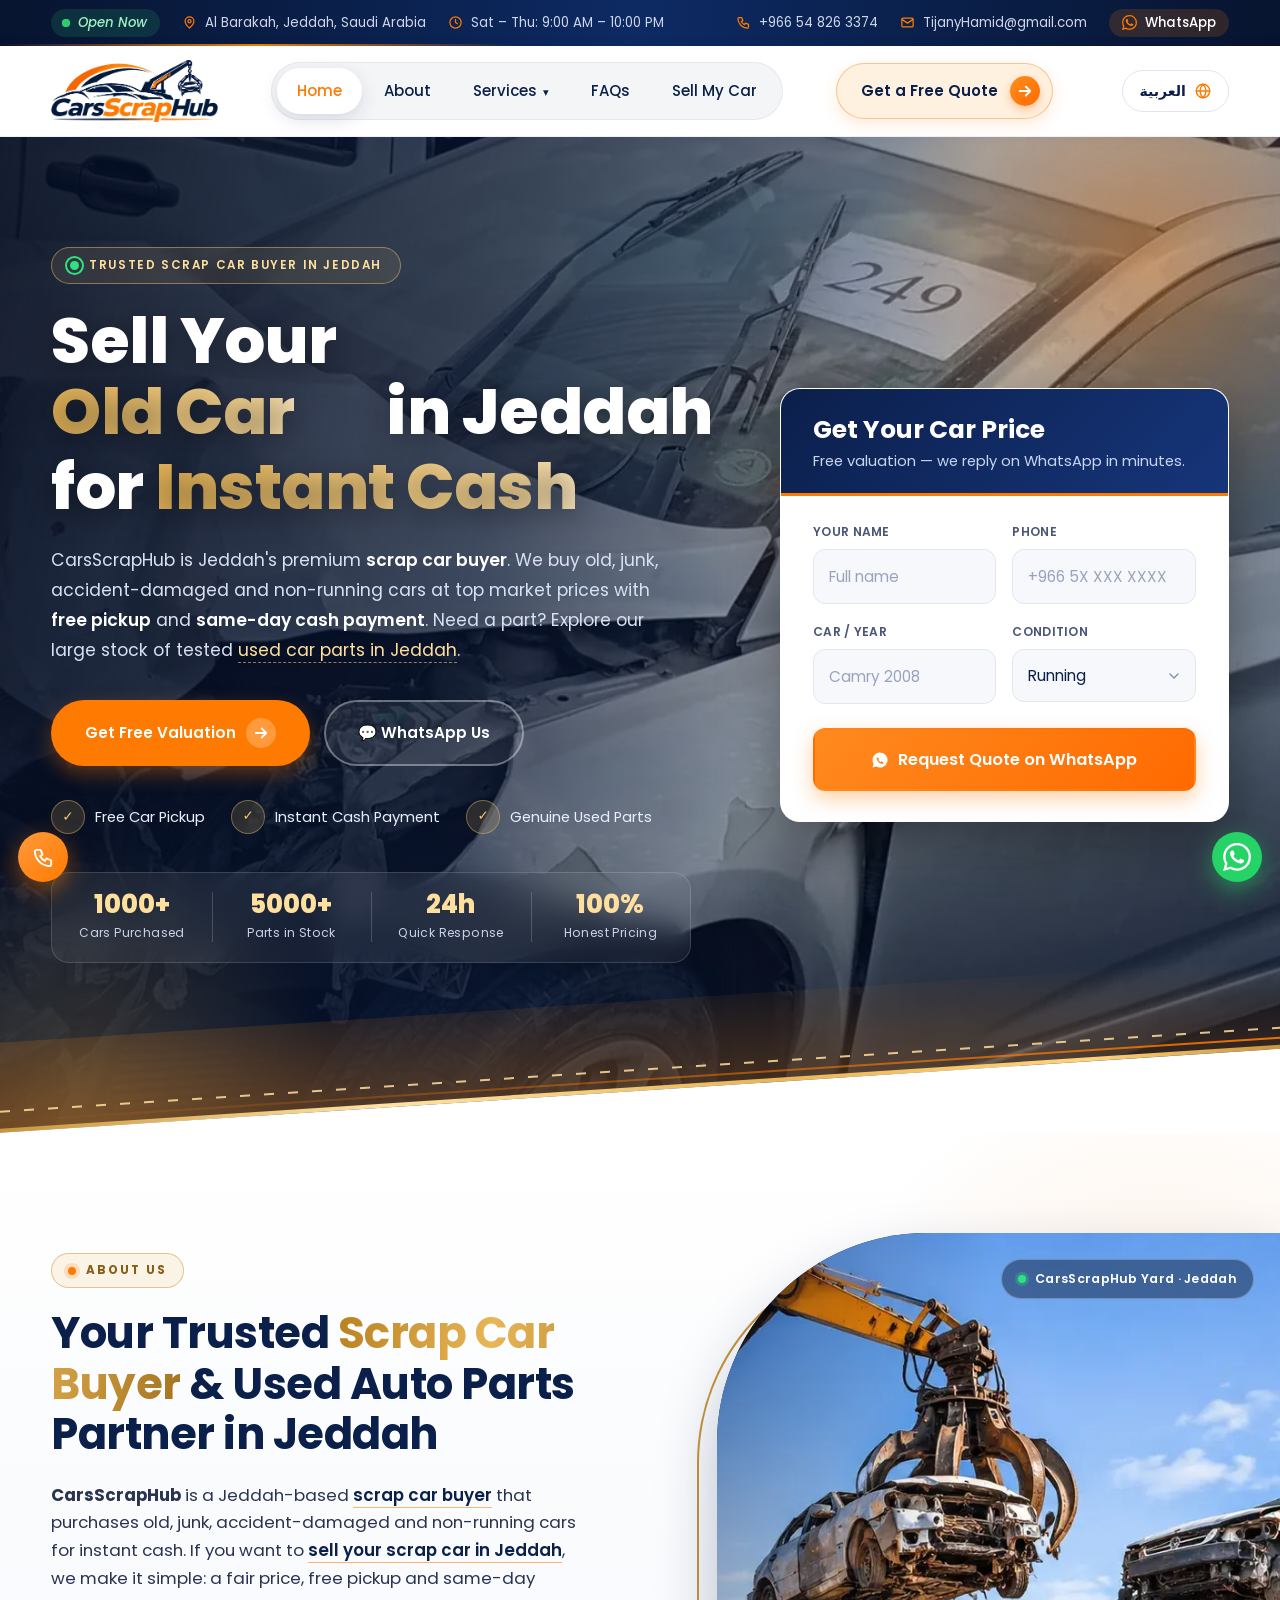
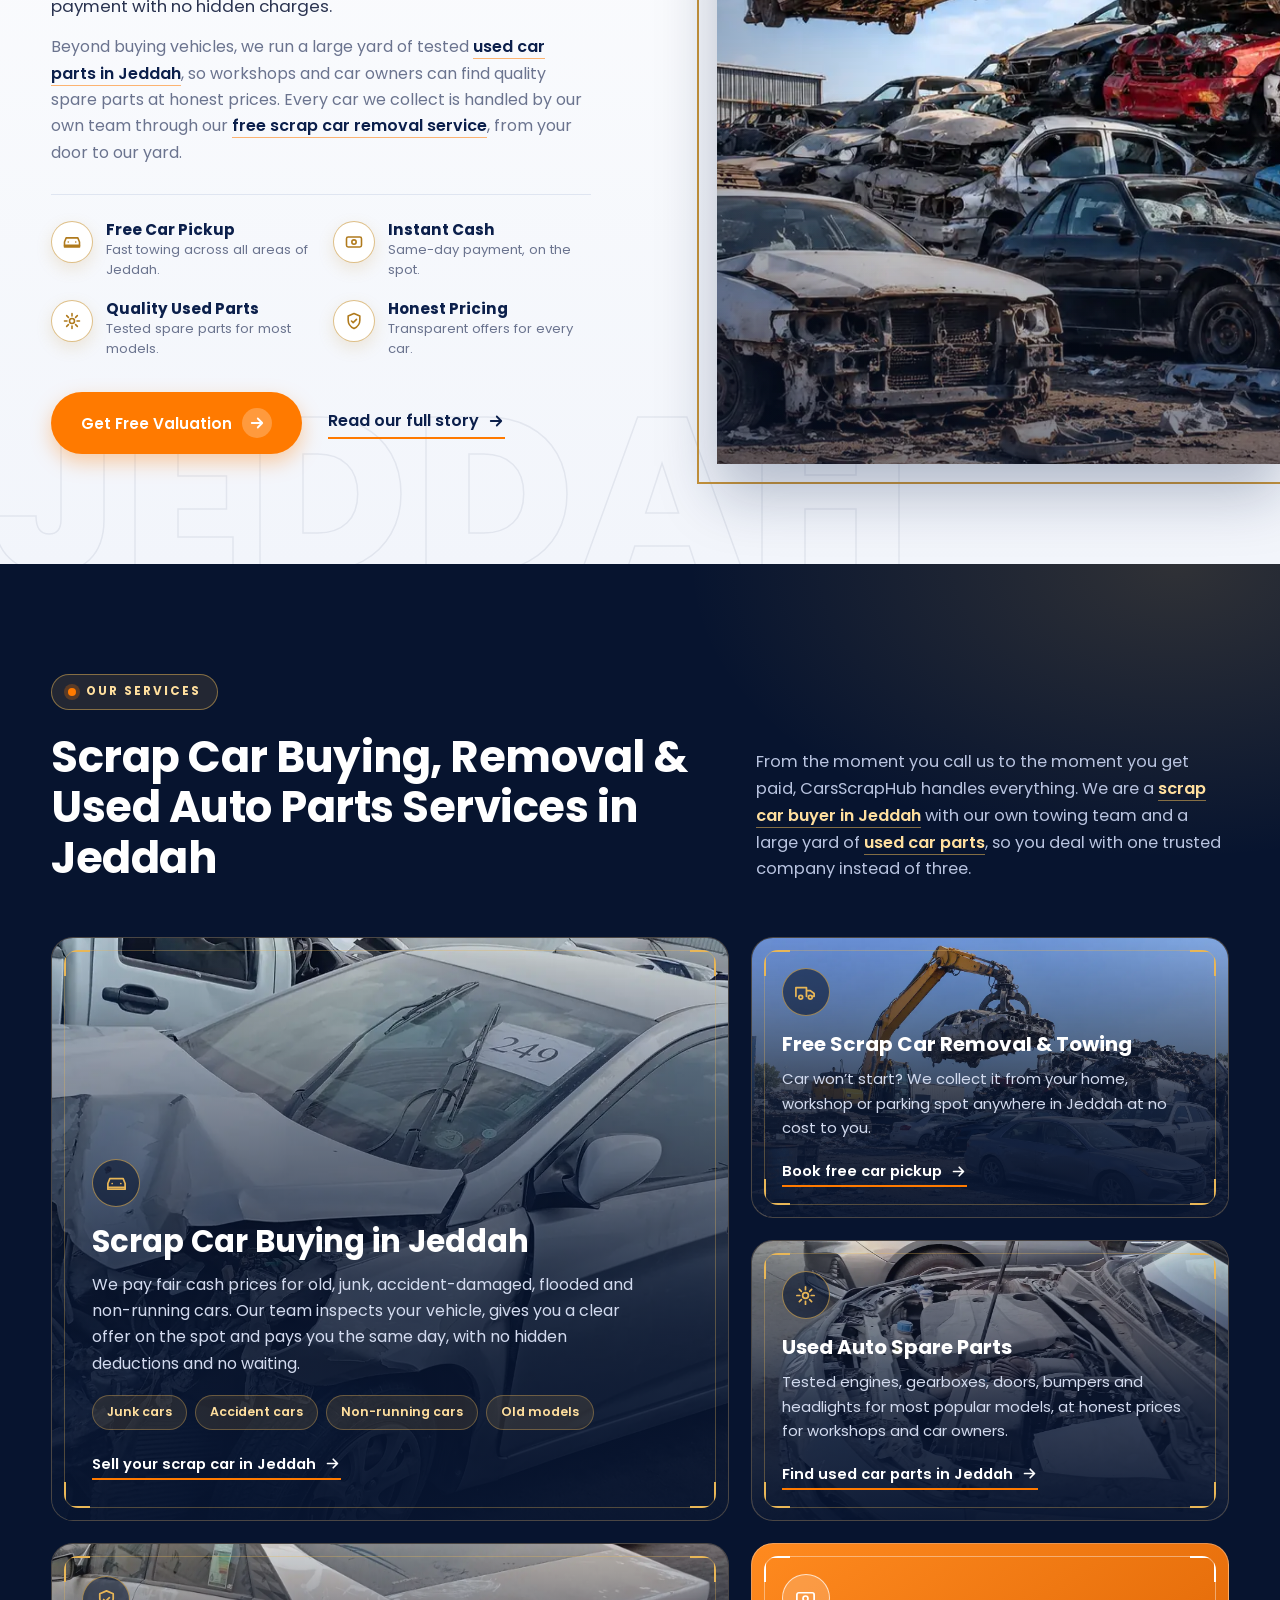
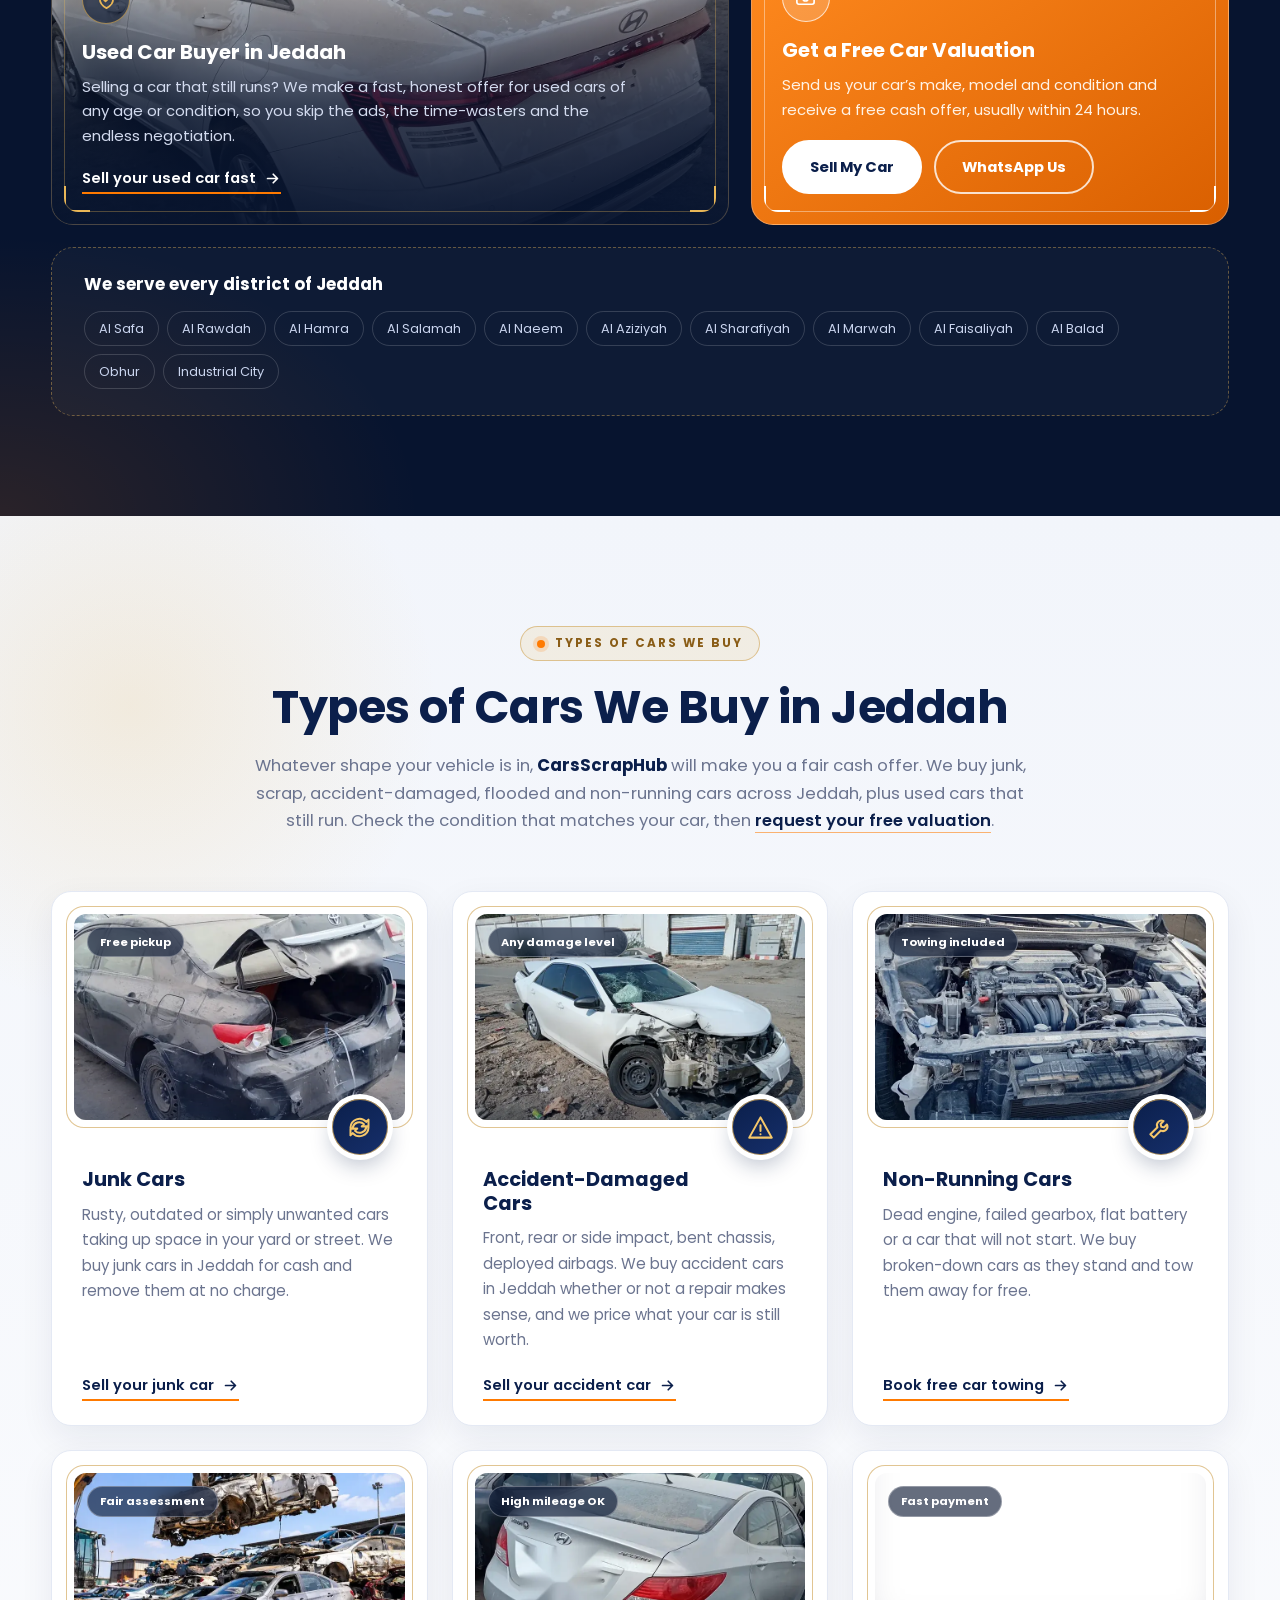
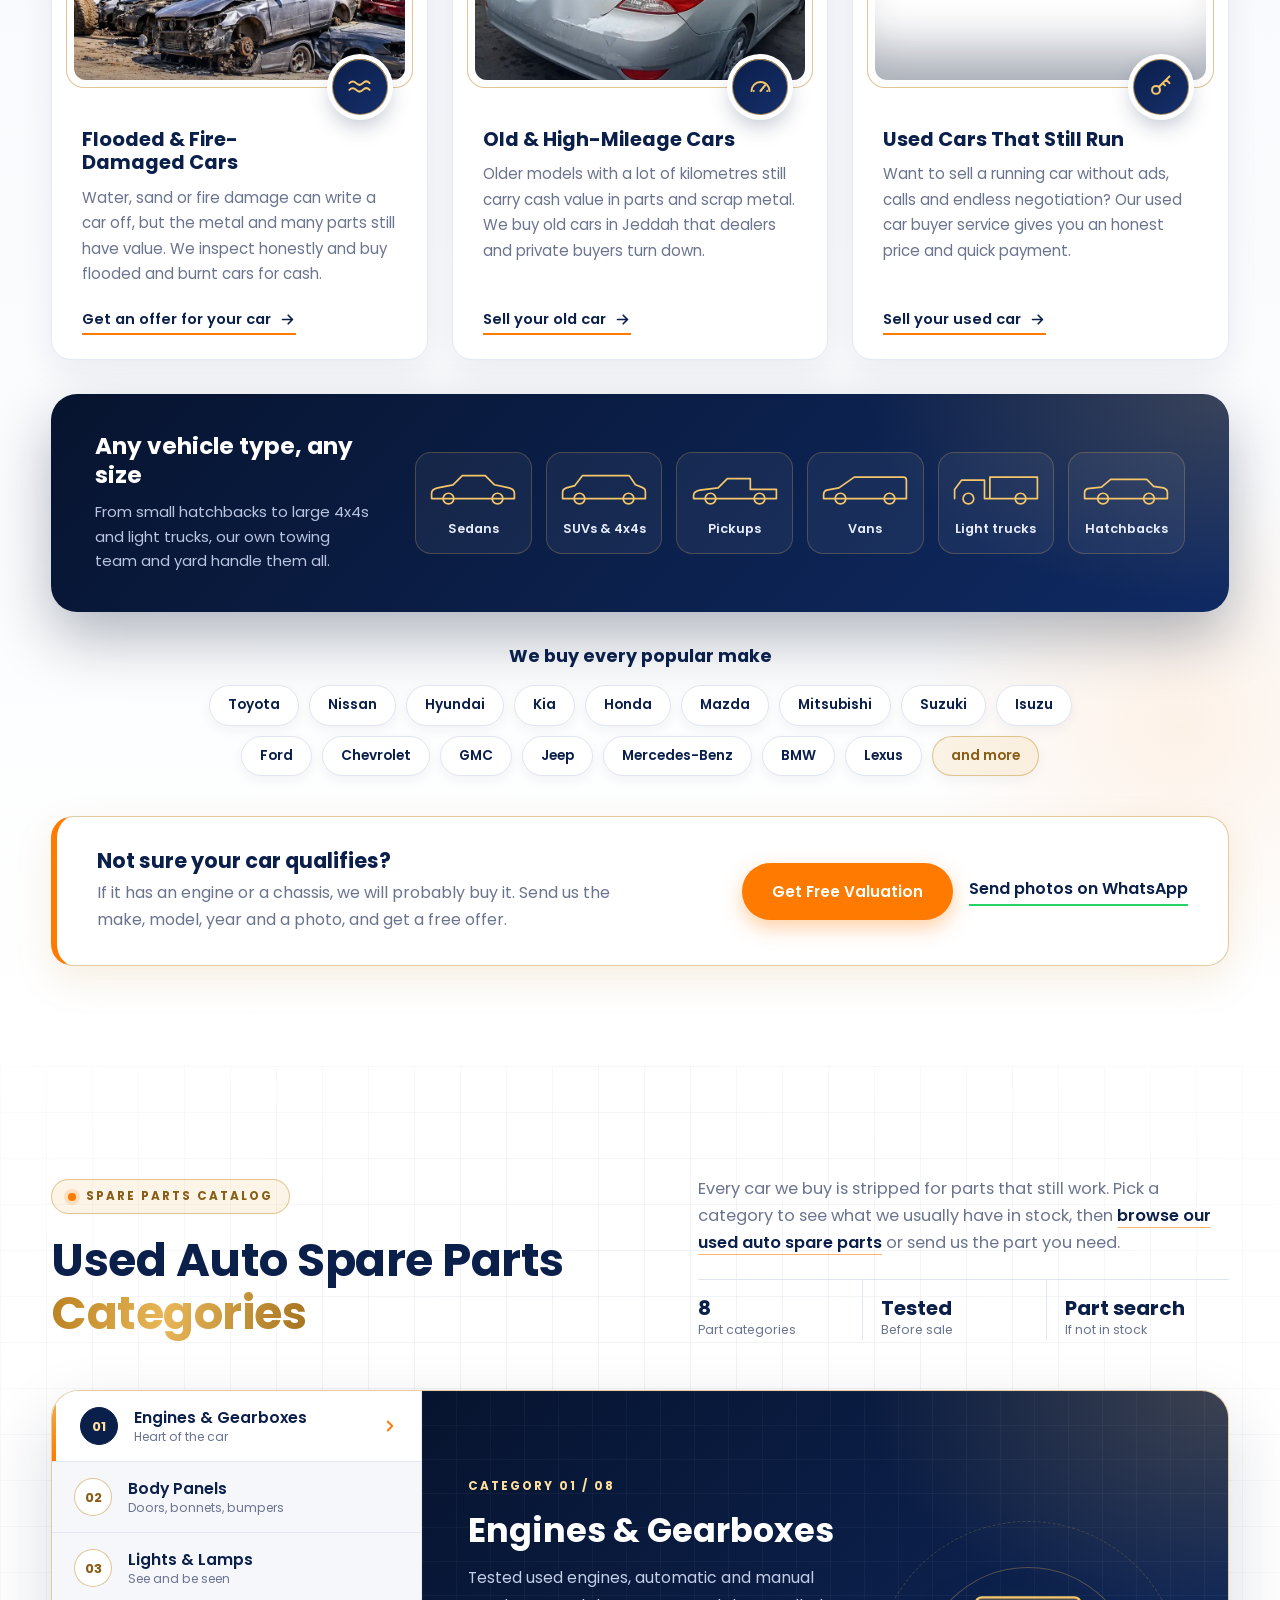
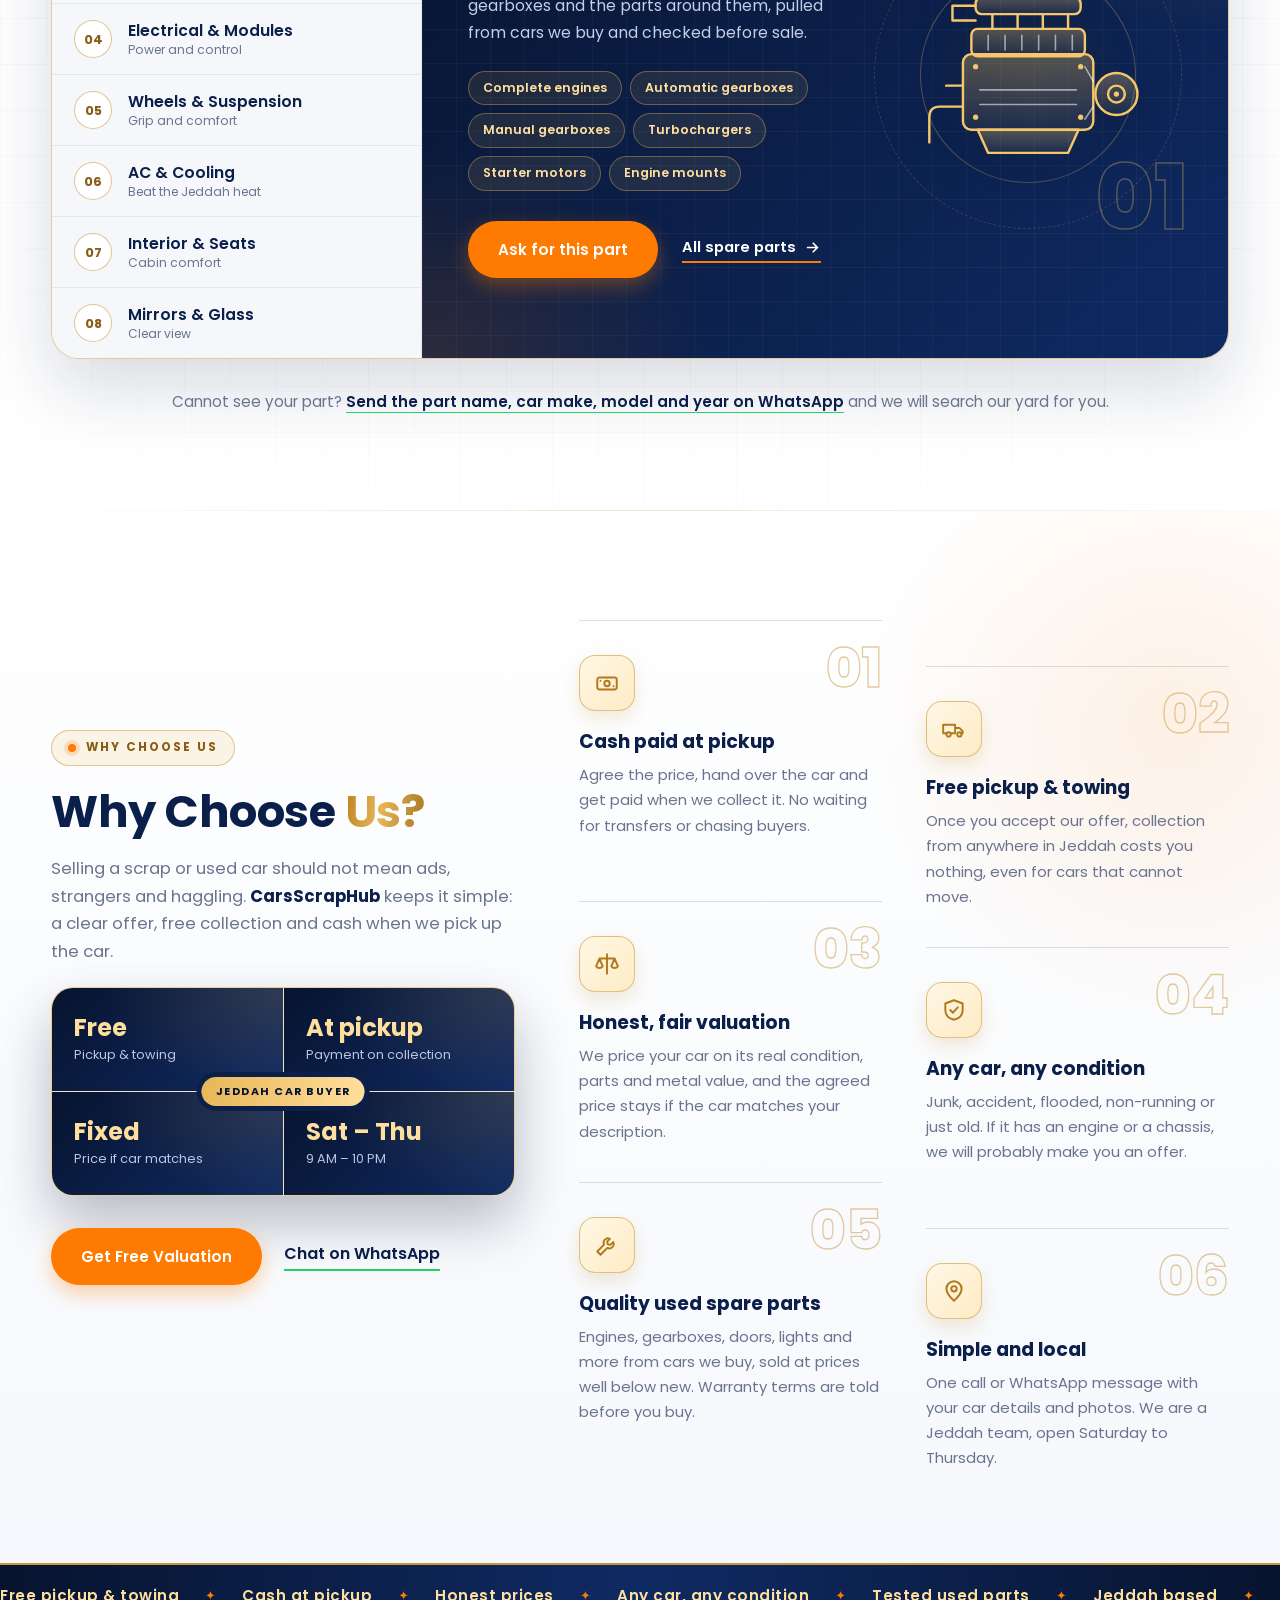
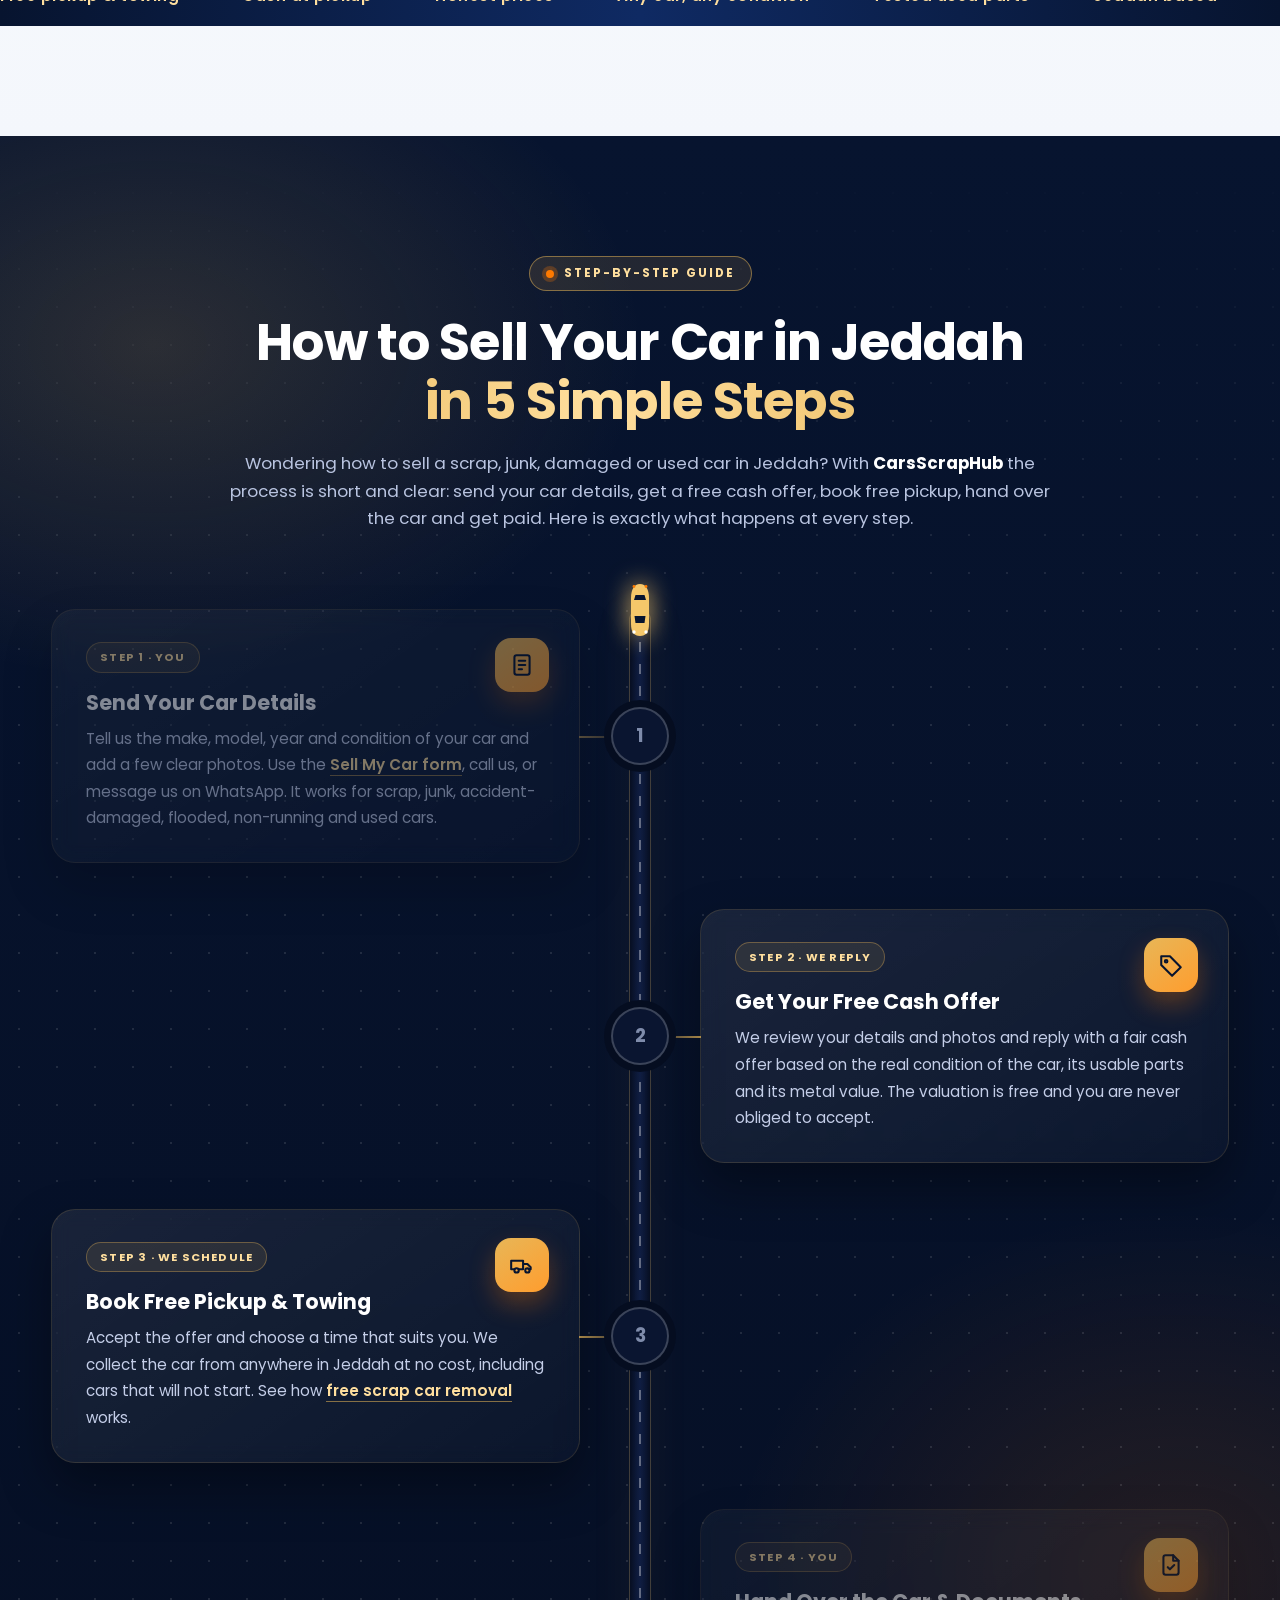
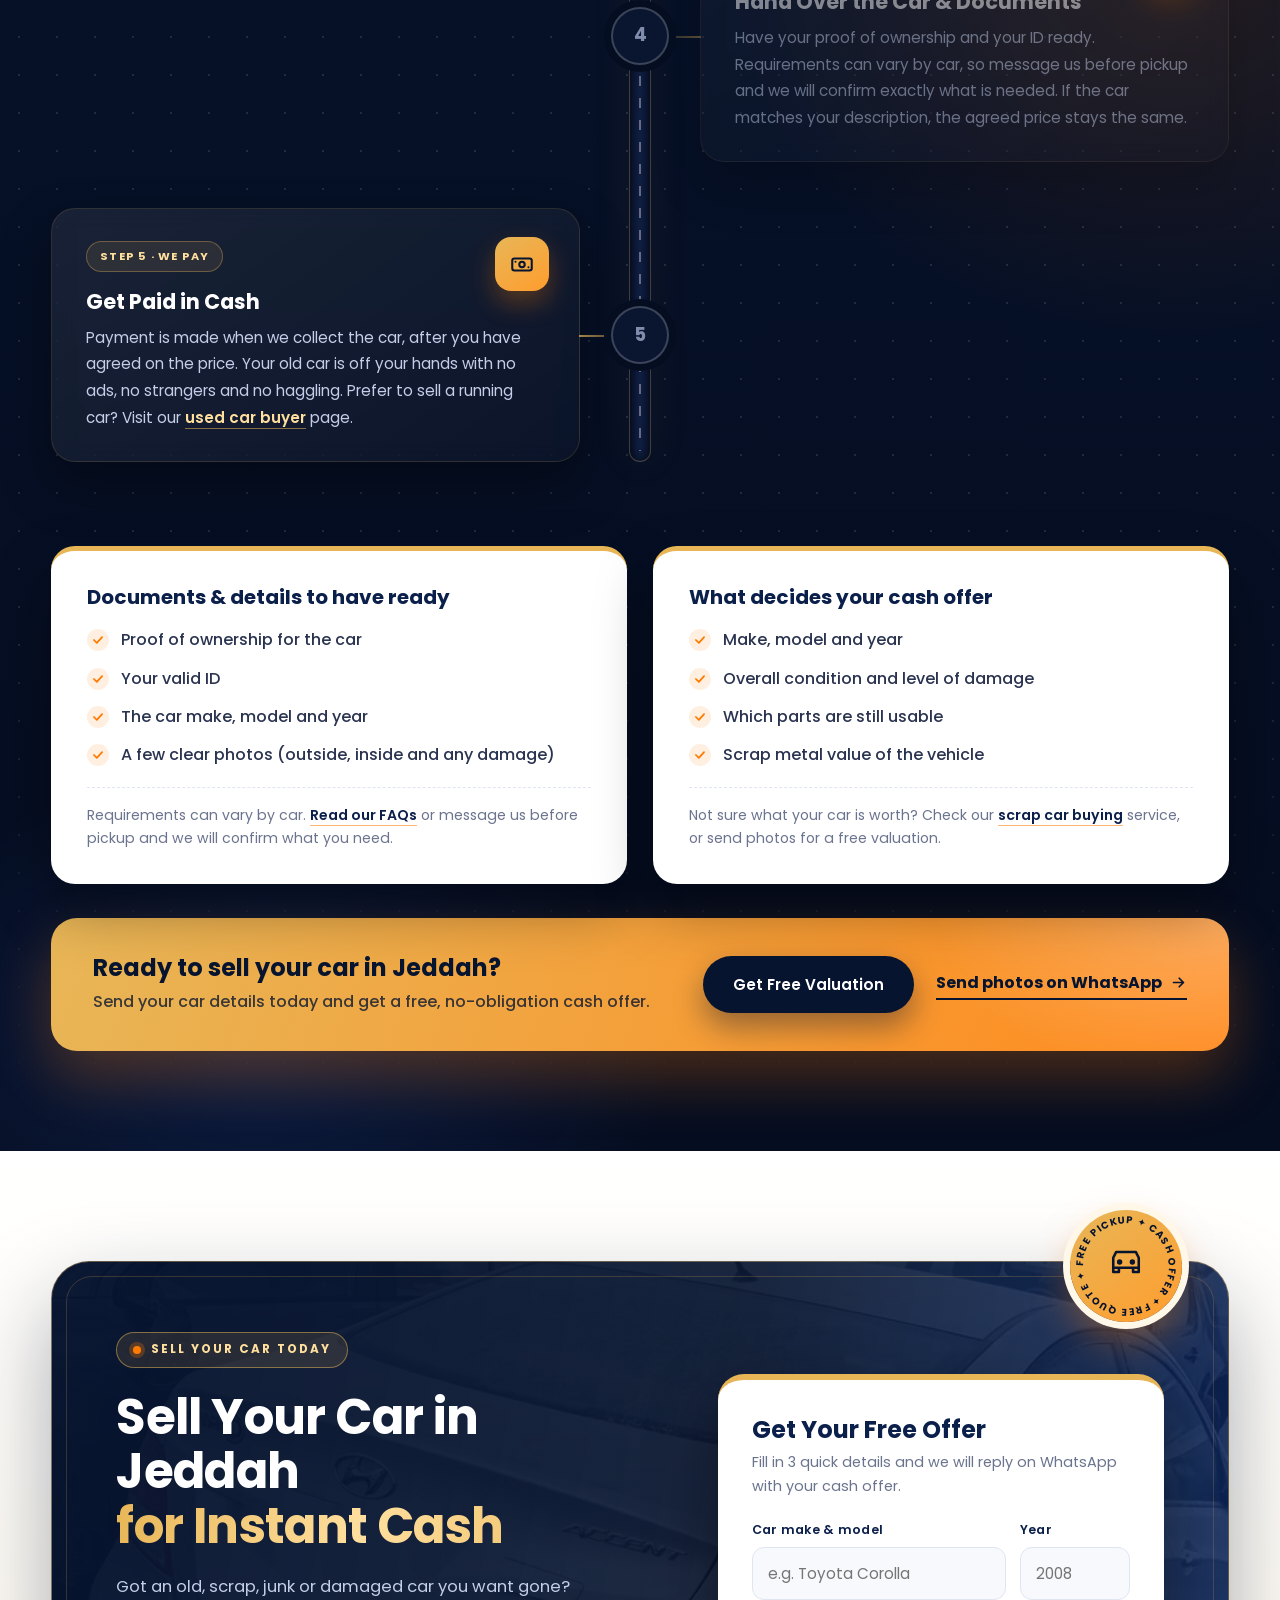
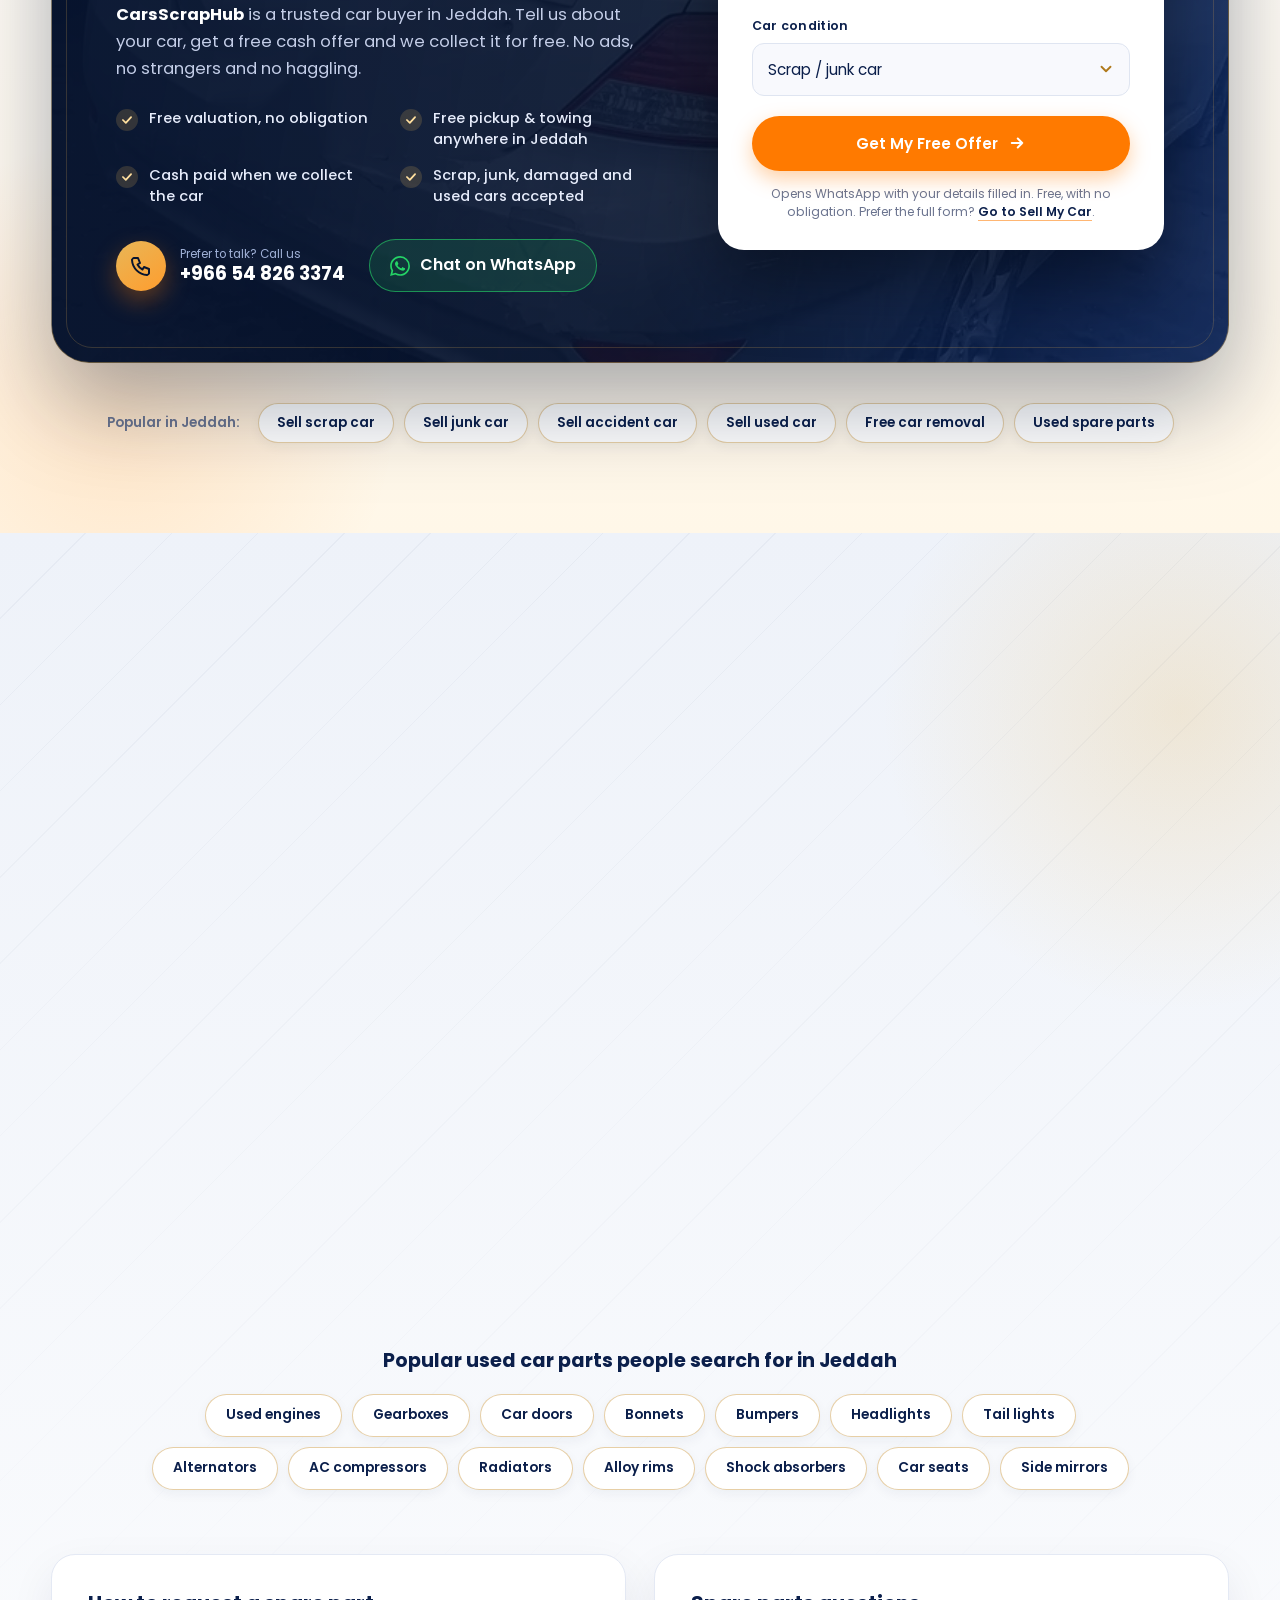
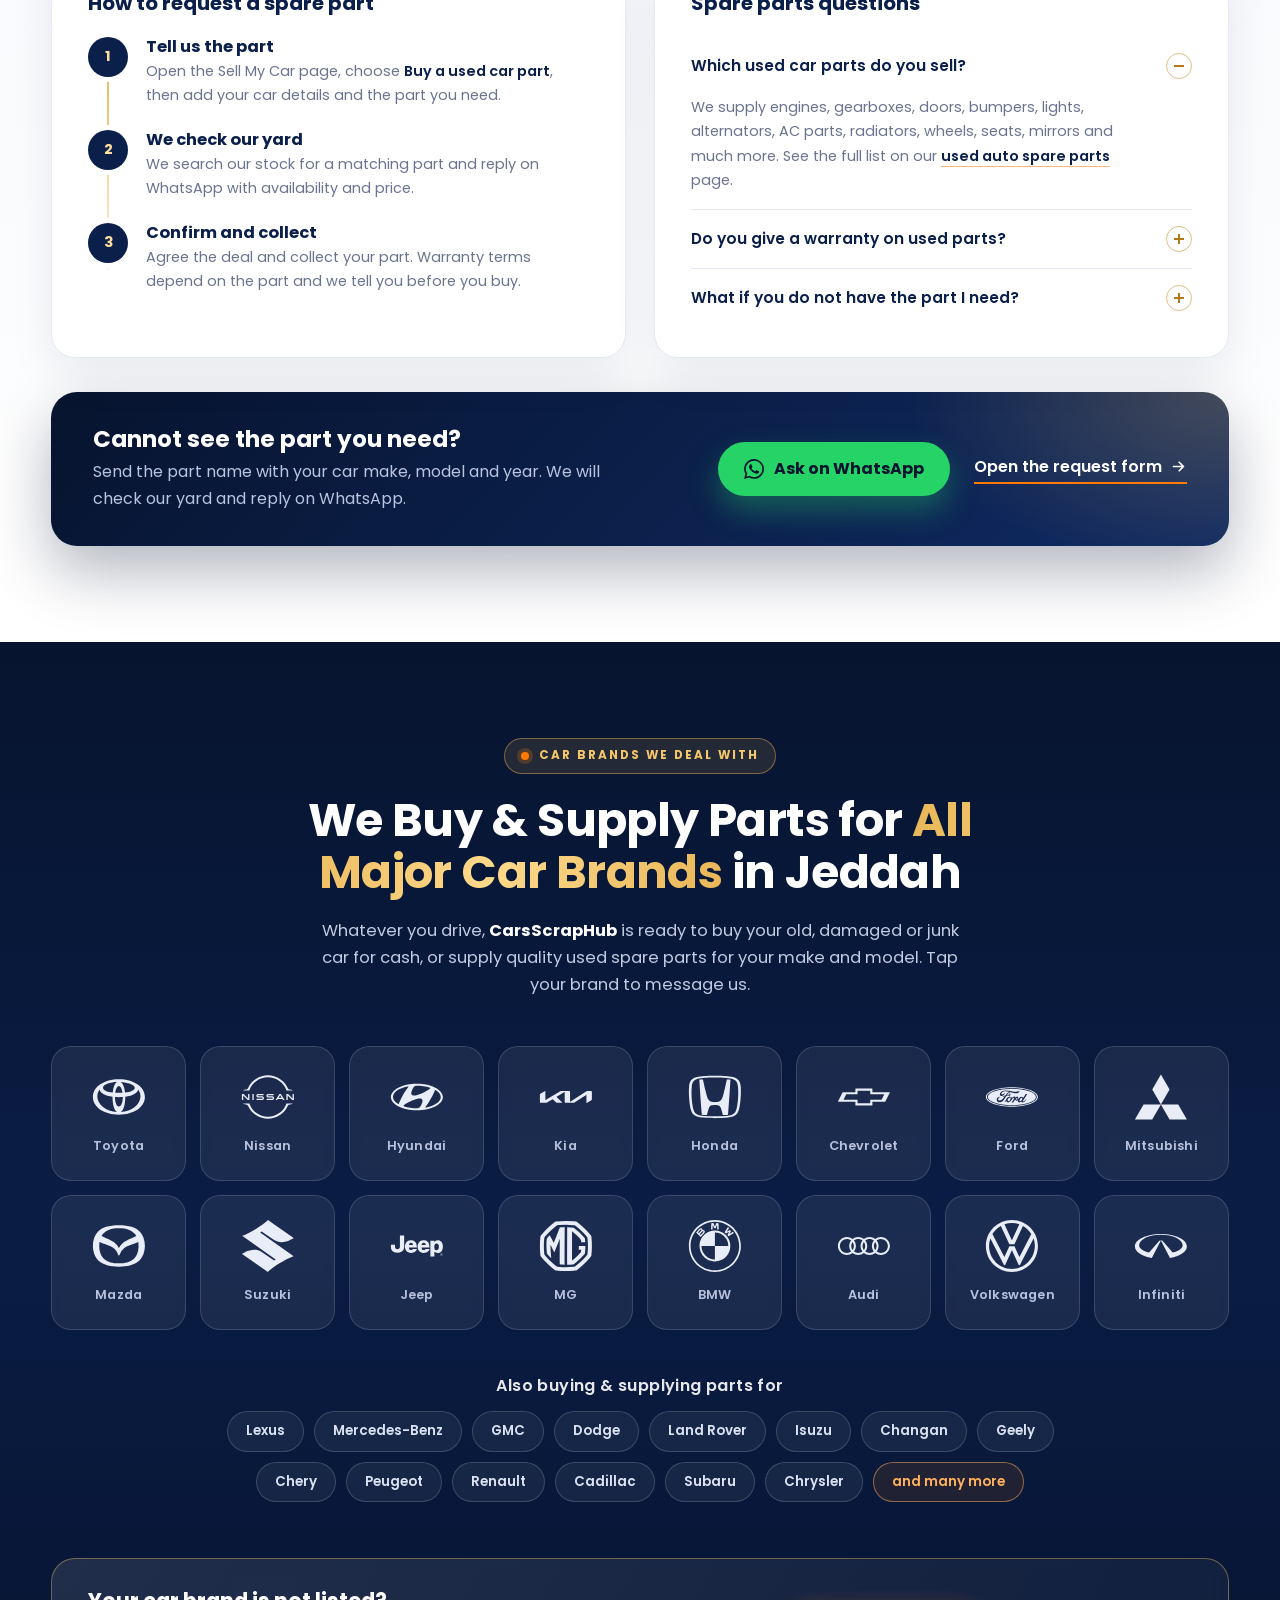
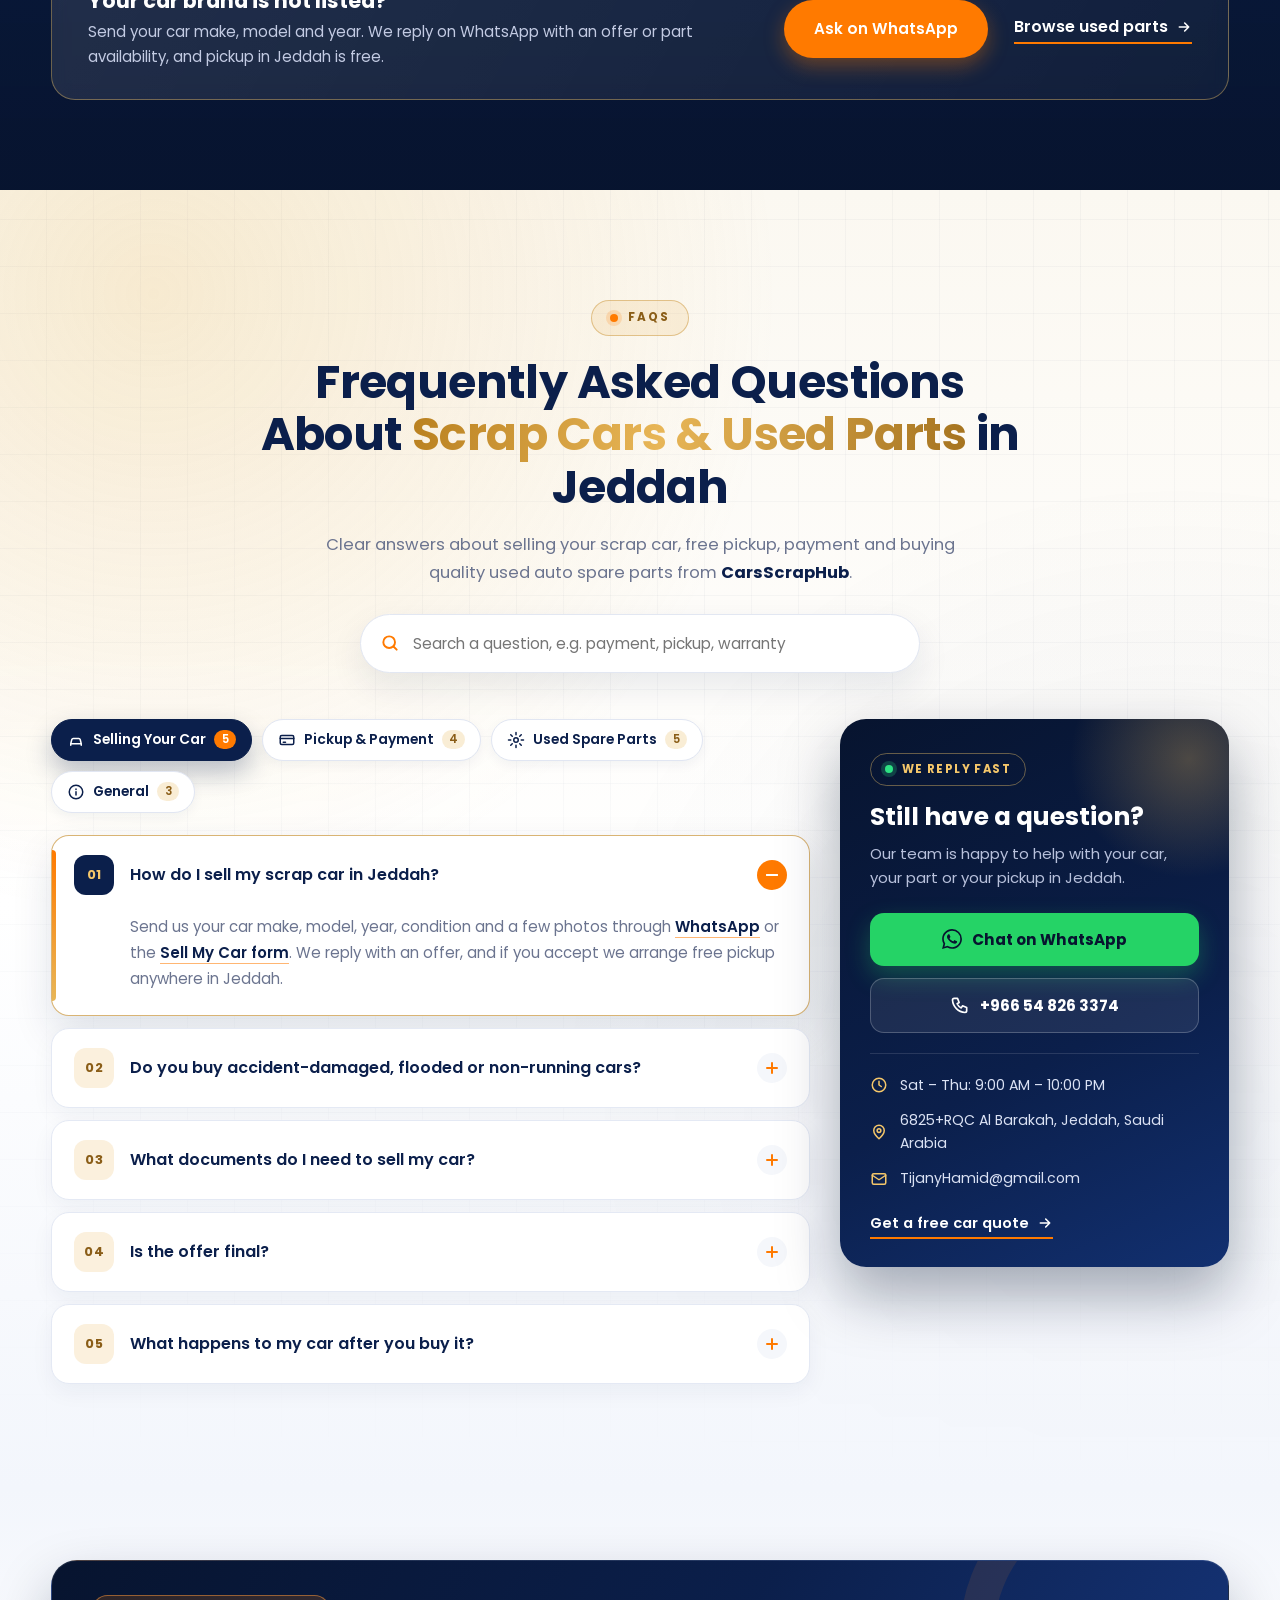
==== commit 6cfc903c: "Add files via upload" ====
--- a/index.html
+++ b/index.html
@@ -1,47 +1,45 @@
 <!DOCTYPE html>
-<html lang="ar" dir="rtl">
+<html lang="en">
 <head>
 <meta charset="UTF-8">
 <meta name="viewport" content="width=device-width, initial-scale=1.0">
-<title>شراء سيارات سكراب في جدة | بيع سيارتك التالفة كاش فوري – كارز سكراب هب</title>
-<meta name="description" content="بع سيارتك السكراب أو الخردة أو المصدومة في جدة واستلم كاش فوري. كارز سكراب هب يقدم سحباً مجانياً للسيارة ودفعاً في نفس اليوم وقطع غيار مستعملة (تشليح) بجودة عالية وبأسعار عادلة. اطلب تقييمك المجاني اليوم.">
-<meta name="keywords" content="شراء سيارات سكراب جدة, بيع سيارة سكراب جدة, شراء سيارات تالفة جدة, شراء سيارات مصدومة جدة, تشليح سيارات جدة, قطع غيار مستعملة جدة, سحب سيارات مجاني جدة">
+<title>Scrap Car Buyer in Jeddah | Sell Scrap Cars for Instant Cash – CarsScrapHub</title>
+<meta name="description" content="Sell your scrap, junk or damaged car in Jeddah for instant cash. CarsScrapHub offers free pickup, same-day payment and quality used car parts at honest prices. Get your free quote today.">
+<meta name="keywords" content="scrap car buyer Jeddah, sell scrap car Jeddah, junk car removal Jeddah, used car parts Jeddah, damaged car buyer, free car pickup Jeddah">
 <meta name="robots" content="index, follow, max-image-preview:large">
 <meta name="theme-color" content="#07142f">
-<link rel="canonical" href="https://carsscraphub.com/">
+<link rel="canonical" href="https://carsscraphub.com/en/">
 <link rel="alternate" hreflang="ar-SA" href="https://carsscraphub.com/">
 <link rel="alternate" hreflang="en" href="https://carsscraphub.com/en/">
 <link rel="alternate" hreflang="x-default" href="https://carsscraphub.com/">
 <meta property="og:type" content="website">
-<meta property="og:locale" content="ar_SA">
-<meta property="og:title" content="شراء سيارات سكراب في جدة | كاش فوري وسحب مجاني">
-<meta property="og:description" content="نشتري السيارات السكراب والقديمة والتالفة في جدة مع سحب مجاني ودفع في نفس اليوم. قطع غيار مستعملة بجودة عالية.">
+<meta property="og:title" content="Scrap Car Buyer in Jeddah | Instant Cash &amp; Free Pickup">
+<meta property="og:description" content="We buy scrap, old and damaged cars in Jeddah with free pickup and same-day payment. Quality used car parts available.">
 <meta property="og:image" content="https://carsscraphub.com/hero-scrap-cars-jeddah.jpg">
-<meta property="og:url" content="https://carsscraphub.com/">
+<meta property="og:url" content="https://carsscraphub.com/en/">
 <meta name="twitter:card" content="summary_large_image">
-<link rel="preload" as="image" href="hero-scrap-cars-jeddah.webp" imagesrcset="hero-scrap-cars-jeddah-800.webp 800w, hero-scrap-cars-jeddah.webp 1672w" imagesizes="100vw" type="image/webp" fetchpriority="high">
+<link rel="preload" as="image" href="../hero-scrap-cars-jeddah.webp" imagesrcset="../hero-scrap-cars-jeddah-800.webp 800w, ../hero-scrap-cars-jeddah.webp 1672w" imagesizes="100vw" type="image/webp" fetchpriority="high">
 <script type="application/ld+json">
-{"@context": "https://schema.org", "@type": "AutoWrecker", "name": "CarsScrapHub", "alternateName": "كارز سكراب هب", "url": "https://carsscraphub.com/", "image": "https://carsscraphub.com/hero-scrap-cars-jeddah.jpg", "telephone": "+966548263374", "email": "TijanyHamid@gmail.com", "inLanguage": "ar-SA", "description": "مشتري سيارات سكراب في جدة يقدم سحباً مجانياً وكاش فوري وقطع غيار مستعملة بجودة عالية.", "address": {"@type": "PostalAddress", "streetAddress": "6825+RQC حي البركة", "addressLocality": "جدة", "addressCountry": "SA"}, "areaServed": "جدة", "openingHoursSpecification": [{"@type": "OpeningHoursSpecification", "dayOfWeek": ["Saturday", "Sunday", "Monday", "Tuesday", "Wednesday", "Thursday"], "opens": "09:00", "closes": "22:00"}]}
+{"@context":"https://schema.org","@type":"AutoWrecker","name":"CarsScrapHub","url":"https://carsscraphub.com/en/","image":"https://carsscraphub.com/hero-scrap-cars-jeddah.jpg","telephone":"+966548263374","email":"TijanyHamid@gmail.com","description":"Scrap car buyer in Jeddah offering free pickup, instant cash and quality used car parts.","address":{"@type":"PostalAddress","streetAddress":"6825+RQC Al Barakah","addressLocality":"Jeddah","addressCountry":"SA"},"areaServed":"Jeddah","openingHoursSpecification":[{"@type":"OpeningHoursSpecification","dayOfWeek":["Saturday","Sunday","Monday","Tuesday","Wednesday","Thursday"],"opens":"09:00","closes":"22:00"}]}
 </script>
-<link rel="icon" href="logo.png">
+<link rel="icon" href="../logo.png">
 <link rel="preconnect" href="https://fonts.googleapis.com">
-<link rel="preconnect" href="https://fonts.gstatic.com" crossorigin>
-<link rel="preload" as="style" href="https://fonts.googleapis.com/css2?family=Noto+Sans+Arabic:wght@400;500;600;700;800&display=swap" onload="this.onload=null;this.rel='stylesheet'"><noscript><link rel="stylesheet" href="https://fonts.googleapis.com/css2?family=Noto+Sans+Arabic:wght@400;500;600;700;800&display=swap"></noscript>
-<link rel="stylesheet" href="style-rtl.css">
+<link rel="preload" as="style" href="https://fonts.googleapis.com/css2?family=Poppins:wght@400;500;600;700;800&display=swap" onload="this.onload=null;this.rel='stylesheet'"><noscript><link rel="stylesheet" href="https://fonts.googleapis.com/css2?family=Poppins:wght@400;500;600;700;800&display=swap"></noscript>
+<link rel="stylesheet" href="style.css">
 </head>
 <body>
 
 <div class="topbar">
   <div class="container">
     <div class="tb-left">
-      <span class="open-status" id="openStatus"><i></i><em>مفتوح الآن</em></span>
-      <span><svg viewBox="0 0 24 24" aria-hidden="true"><path d="M12 21s-7-6.2-7-11a7 7 0 0 1 14 0c0 4.8-7 11-7 11z"/><circle cx="12" cy="10" r="2.5"/></svg> حي البركة، جدة، المملكة العربية السعودية</span>
-      <span><svg viewBox="0 0 24 24" aria-hidden="true"><circle cx="12" cy="12" r="9"/><path d="M12 7v5l3 2"/></svg> السبت – الخميس: 9:00 ص – 10:00 م</span>
+      <span class="open-status" id="openStatus"><i></i><em>Open Now</em></span>
+      <span><svg viewBox="0 0 24 24" aria-hidden="true"><path d="M12 21s-7-6.2-7-11a7 7 0 0 1 14 0c0 4.8-7 11-7 11z"/><circle cx="12" cy="10" r="2.5"/></svg> Al Barakah, Jeddah, Saudi Arabia</span>
+      <span><svg viewBox="0 0 24 24" aria-hidden="true"><circle cx="12" cy="12" r="9"/><path d="M12 7v5l3 2"/></svg> Sat – Thu: 9:00 AM – 10:00 PM</span>
     </div>
     <div class="tb-right">
-      <a href="tel:+966548263374"><svg viewBox="0 0 24 24" aria-hidden="true"><path d="M5 4h4l2 5-2.5 1.5a11 11 0 0 0 5 5L15 13l5 2v4a2 2 0 0 1-2 2A16 16 0 0 1 3 6a2 2 0 0 1 2-2z"/></svg> <bdi dir="ltr">+966 54 826 3374</bdi></a>
+      <a href="tel:+966548263374"><svg viewBox="0 0 24 24" aria-hidden="true"><path d="M5 4h4l2 5-2.5 1.5a11 11 0 0 0 5 5L15 13l5 2v4a2 2 0 0 1-2 2A16 16 0 0 1 3 6a2 2 0 0 1 2-2z"/></svg> +966 54 826 3374</a>
       <a href="mailto:TijanyHamid@gmail.com" class="tb-mail"><svg viewBox="0 0 24 24" aria-hidden="true"><rect x="3" y="5" width="18" height="14" rx="2"/><path d="M3 7l9 6 9-6"/></svg> TijanyHamid@gmail.com</a>
-      <a href="https://wa.me/966548263374" target="_blank" class="tb-wa" rel="noopener noreferrer"><svg viewBox="0 0 24 24" aria-hidden="true"><path d="M17.472 14.382c-.297-.149-1.758-.867-2.03-.967-.273-.099-.471-.148-.67.15-.197.297-.767.966-.94 1.164-.173.199-.347.223-.644.075-.297-.15-1.255-.463-2.39-1.475-.883-.788-1.48-1.761-1.653-2.059-.173-.297-.018-.458.13-.606.134-.133.298-.347.446-.52.149-.174.198-.298.298-.497.099-.198.05-.371-.025-.52-.075-.149-.669-1.612-.916-2.207-.242-.579-.487-.5-.669-.51-.173-.008-.371-.01-.57-.01-.198 0-.52.074-.792.372-.272.297-1.04 1.016-1.04 2.479 0 1.462 1.065 2.875 1.213 3.074.149.198 2.096 3.2 5.077 4.487.709.306 1.262.489 1.694.625.712.227 1.36.195 1.871.118.571-.085 1.758-.719 2.006-1.413.248-.694.248-1.289.173-1.413-.074-.124-.272-.198-.57-.347m-5.421 7.403h-.004a9.87 9.87 0 01-5.031-1.378l-.361-.214-3.741.982.998-3.648-.235-.374a9.86 9.86 0 01-1.51-5.26c.001-5.45 4.436-9.884 9.888-9.884 2.64 0 5.122 1.03 6.988 2.898a9.825 9.825 0 012.893 6.994c-.003 5.45-4.437 9.884-9.885 9.884m8.413-18.297A11.815 11.815 0 0012.05 0C5.495 0 .16 5.335.157 11.892c0 2.096.547 4.142 1.588 5.945L.057 24l6.305-1.654a11.882 11.882 0 005.683 1.448h.005c6.554 0 11.89-5.335 11.893-11.893a11.821 11.821 0 00-3.48-8.413Z"/></svg> واتساب</a>
+      <a href="https://wa.me/966548263374" target="_blank" class="tb-wa" rel="noopener noreferrer"><svg viewBox="0 0 24 24" aria-hidden="true"><path d="M17.472 14.382c-.297-.149-1.758-.867-2.03-.967-.273-.099-.471-.148-.67.15-.197.297-.767.966-.94 1.164-.173.199-.347.223-.644.075-.297-.15-1.255-.463-2.39-1.475-.883-.788-1.48-1.761-1.653-2.059-.173-.297-.018-.458.13-.606.134-.133.298-.347.446-.52.149-.174.198-.298.298-.497.099-.198.05-.371-.025-.52-.075-.149-.669-1.612-.916-2.207-.242-.579-.487-.5-.669-.51-.173-.008-.371-.01-.57-.01-.198 0-.52.074-.792.372-.272.297-1.04 1.016-1.04 2.479 0 1.462 1.065 2.875 1.213 3.074.149.198 2.096 3.2 5.077 4.487.709.306 1.262.489 1.694.625.712.227 1.36.195 1.871.118.571-.085 1.758-.719 2.006-1.413.248-.694.248-1.289.173-1.413-.074-.124-.272-.198-.57-.347m-5.421 7.403h-.004a9.87 9.87 0 01-5.031-1.378l-.361-.214-3.741.982.998-3.648-.235-.374a9.86 9.86 0 01-1.51-5.26c.001-5.45 4.436-9.884 9.888-9.884 2.64 0 5.122 1.03 6.988 2.898a9.825 9.825 0 012.893 6.994c-.003 5.45-4.437 9.884-9.885 9.884m8.413-18.297A11.815 11.815 0 0012.05 0C5.495 0 .16 5.335.157 11.892c0 2.096.547 4.142 1.588 5.945L.057 24l6.305-1.654a11.882 11.882 0 005.683 1.448h.005c6.554 0 11.89-5.335 11.893-11.893a11.821 11.821 0 00-3.48-8.413Z"/></svg> WhatsApp</a>
     </div>
   </div>
 </div>
@@ -49,22 +47,22 @@
 <header>
   <div class="scroll-progress"></div>
   <div class="container nav">
-    <a href="./" class="logo" aria-label="كارز سكراب هب - الصفحة الرئيسية">
-      <img width="400" height="149" src="logo.png" alt="شعار كارز سكراب هب">
+    <a href="./" class="logo" aria-label="CarsScrapHub Home">
+      <img width="400" height="149" src="../logo.png" alt="CarsScrapHub Logo">
       <span class="logo-text">Cars<em>Scrap</em>Hub</span>
     </a>
     <ul>
-      <li class="drawer-head"><span>القائمة</span><button type="button" class="drawer-close" aria-label="إغلاق القائمة">✕</button></li>
-      <li><a href="./" class="active">الرئيسية</a></li>
-      <li><a href="about">من نحن</a></li>
-      <li class="has-drop"><a href="services" class="drop-toggle">خدماتنا <span class="caret">▾</span></a><ul class="svd"><li><a href="scrap-car-buying" class="svd-i">شراء سيارات السكراب</a></li><li><a href="used-auto-spare-parts" class="svd-i">قطع غيار مستعملة (تشليح)</a></li><li><a href="scrap-car-removal" class="svd-i">سحب سيارات السكراب مجاناً</a></li><li><a href="used-car-buyer" class="svd-i">شراء السيارات المستعملة</a></li></ul></li>
-      <li><a href="faqs">الأسئلة الشائعة</a></li>
-      <li><a href="sell-my-car">بيع سيارتي</a></li>
-        <li class="drawer-cta"><a class="btn btn-navy" href="tel:+966548263374">📞 اتصل الآن</a><a class="btn btn-wa" href="https://wa.me/966548263374" target="_blank" rel="noopener noreferrer">💬 راسلنا على واتساب</a><p>📍 <bdi dir="ltr">6825+RQC</bdi> حي البركة، جدة، المملكة العربية السعودية</p></li>
+      <li class="drawer-head"><span>Menu</span><button type="button" class="drawer-close" aria-label="Close menu">✕</button></li>
+      <li><a href="./" class="active">Home</a></li>
+      <li><a href="about">About</a></li>
+      <li class="has-drop"><a href="services" class="drop-toggle">Services <span class="caret">▾</span></a><ul class="svd"><li><a href="scrap-car-buying" class="svd-i">Scrap Car Buying</a></li><li><a href="used-auto-spare-parts" class="svd-i">Used Auto Spare Parts</a></li><li><a href="scrap-car-removal" class="svd-i">Scrap Car Removal</a></li><li><a href="used-car-buyer" class="svd-i">Used Car Buyer</a></li></ul></li>
+      <li><a href="faqs">FAQs</a></li>
+      <li><a href="sell-my-car">Sell My Car</a></li>
+        <li class="drawer-cta"><a class="btn btn-navy" href="tel:+966548263374">📞 Call Now</a><a class="btn btn-wa" href="https://wa.me/966548263374" target="_blank" rel="noopener noreferrer">💬 WhatsApp Us</a><p>📍 6825+RQC Al Barakah, Jeddah, Saudi Arabia</p></li>
     </ul>
-    <a href="sell-my-car" class="btn btn-primary desk">احصل على عرض سعر مجاني <span class="btn-arrow"><svg viewBox="0 0 24 24" aria-hidden="true"><path d="M5 12h14M13 6l6 6-6 6"/></svg></span></a>
-    <a href="en/" class="lang-switch" data-lang="en" hreflang="en" lang="en" dir="ltr" title="Switch to English" aria-label="التبديل إلى الإنجليزية"><svg viewBox="0 0 24 24" aria-hidden="true"><circle cx="12" cy="12" r="9"/><path d="M3 12h18M12 3c2.6 2.7 4 5.7 4 9s-1.4 6.3-4 9c-2.6-2.7-4-5.7-4-9s1.4-6.3 4-9z"/></svg><span class="ls-full">English</span><span class="ls-short">EN</span></a>
-    <button class="burger" aria-label="القائمة"><span></span><span></span><span></span></button>
+    <a href="sell-my-car" class="btn btn-primary desk">Get a Free Quote <span class="btn-arrow"><svg viewBox="0 0 24 24" aria-hidden="true"><path d="M5 12h14M13 6l6 6-6 6"/></svg></span></a>
+    <a href="../" class="lang-switch" data-lang="ar" hreflang="ar" lang="ar" dir="rtl" title="التبديل إلى العربية" aria-label="Switch to Arabic"><svg viewBox="0 0 24 24" aria-hidden="true"><circle cx="12" cy="12" r="9"/><path d="M3 12h18M12 3c2.6 2.7 4 5.7 4 9s-1.4 6.3-4 9c-2.6-2.7-4-5.7-4-9s1.4-6.3 4-9z"/></svg><span class="ls-full">العربية</span><span class="ls-short">عربي</span></a>
+    <button class="burger" aria-label="Menu"><span></span><span></span><span></span></button>
   </div>
 </header>
 
@@ -72,14 +70,14 @@
 <section class="hero" id="top">
   <div class="hero-bg" aria-hidden="false">
     <picture class="slide active">
-      <source srcset="hero-scrap-cars-jeddah-800.webp 800w, hero-scrap-cars-jeddah.webp 1672w" sizes="100vw" type="image/webp">
-      <img src="hero-scrap-cars-jeddah.jpg" alt="حفارة تحمّل سيارات سكراب في ساحة كارز سكراب هب في جدة" width="1672" height="941" fetchpriority="high" decoding="async">
+      <source srcset="../hero-scrap-cars-jeddah-800.webp 800w, ../hero-scrap-cars-jeddah.webp 1672w" sizes="100vw" type="image/webp">
+      <img src="../hero-scrap-cars-jeddah.jpg" alt="Excavator loading scrap cars at CarsScrapHub scrap yard in Jeddah" width="1672" height="941" fetchpriority="high" decoding="async">
     </picture>
-    <img class="slide" src="hero-slide-2.webp" srcset="hero-slide-2-800.webp 800w, hero-slide-2.webp 1672w" sizes="100vw" alt="سيارة تالفة في ساحة كارز سكراب هب في جدة" width="1672" height="941" loading="lazy" decoding="async">
-    <img class="slide" src="hero-slide-3.webp" srcset="hero-slide-3-800.webp 800w, hero-slide-3.webp 1672w" sizes="100vw" alt="رافعة تحمل سيارة تالفة في ساحة كارز سكراب هب في جدة" width="1672" height="941" loading="lazy" decoding="async">
-    <img class="slide" src="hero-slide-4.webp" srcset="hero-slide-4-800.webp 800w, hero-slide-4.webp 1672w" sizes="100vw" alt="مقصورة محرك وقطع غيار مستعملة في ساحة كارز سكراب هب في جدة" width="1672" height="941" loading="lazy" decoding="async">
-    <img class="slide" src="hero-slide-5.webp" srcset="hero-slide-5-800.webp 800w, hero-slide-5.webp 1672w" sizes="100vw" alt="حفارة تتعامل مع سيارات مصدومة في ساحة التشليح بجدة" width="1672" height="941" loading="lazy" decoding="async">
-    <img class="slide" src="hero-slide-6.webp" srcset="hero-slide-6-800.webp 800w, hero-slide-6.webp 1672w" sizes="100vw" alt="سيدان بيضاء مستعملة في ساحة كارز سكراب هب في جدة" width="1672" height="941" loading="lazy" decoding="async">
+    <img class="slide" src="../hero-slide-2.webp" srcset="../hero-slide-2-800.webp 800w, ../hero-slide-2.webp 1672w" sizes="100vw" alt="Damaged car at the CarsScrapHub yard in Jeddah" width="1672" height="941" loading="lazy" decoding="async">
+    <img class="slide" src="../hero-slide-3.webp" srcset="../hero-slide-3-800.webp 800w, ../hero-slide-3.webp 1672w" sizes="100vw" alt="Crane lifting a damaged car at CarsScrapHub yard in Jeddah" width="1672" height="941" loading="lazy" decoding="async">
+    <img class="slide" src="../hero-slide-4.webp" srcset="../hero-slide-4-800.webp 800w, ../hero-slide-4.webp 1672w" sizes="100vw" alt="Used engine bay and car parts at the CarsScrapHub yard in Jeddah" width="1672" height="941" loading="lazy" decoding="async">
+    <img class="slide" src="../hero-slide-5.webp" srcset="../hero-slide-5-800.webp 800w, ../hero-slide-5.webp 1672w" sizes="100vw" alt="Excavator handling accident cars at scrap yard in Jeddah" width="1672" height="941" loading="lazy" decoding="async">
+    <img class="slide" src="../hero-slide-6.webp" srcset="../hero-slide-6-800.webp 800w, ../hero-slide-6.webp 1672w" sizes="100vw" alt="White used sedan at the CarsScrapHub yard in Jeddah" width="1672" height="941" loading="lazy" decoding="async">
   </div>
   <div class="hero-overlay" aria-hidden="true"></div>
   <div class="hero-glow g1" aria-hidden="true"></div>
@@ -89,51 +87,51 @@
 
   <div class="container hero-grid">
     <div class="hero-copy">
-      <span class="eyebrow vip-tag"><i class="pulse-dot"></i> مشتري سيارات السكراب الموثوق في جدة</span>
+      <span class="eyebrow vip-tag"><i class="pulse-dot"></i> Trusted Scrap Car Buyer in Jeddah</span>
       <h1>
-        <span class="h1-line">بع سيارتك</span>
-        <span class="h1-line"><span class="rotator" data-words="السكراب|الخردة|القديمة|المستعملة"><span class="rot-word gold-text">السكراب</span></span> في جدة</span>
-        <span class="h1-line">مقابل <span class="gold-text">كاش فوري</span></span>
+        <span class="h1-line">Sell Your</span>
+        <span class="h1-line"><span class="rotator" data-words="Scrap Car|Junk Car|Old Car|Used Car"><span class="rot-word gold-text">Scrap Car</span></span> in Jeddah</span>
+        <span class="h1-line">for <span class="gold-text">Instant Cash</span></span>
       </h1>
-      <p class="hero-lead">كارز سكراب هب هي وجهتك الأولى في جدة لـ<strong>شراء سيارات السكراب</strong>. نشتري السيارات القديمة والخردة والمصدومة والمعطلة بأفضل سعر في السوق، مع <strong>سحب مجاني</strong> و<strong>دفع كاش في نفس اليوم</strong>. تحتاج قطعة غيار؟ تصفح مخزننا الكبير من <a href="used-auto-spare-parts">قطع الغيار المستعملة في جدة</a> المفحوصة.</p>
+      <p class="hero-lead">CarsScrapHub is Jeddah's premium <strong>scrap car buyer</strong>. We buy old, junk, accident-damaged and non-running cars at top market prices with <strong>free pickup</strong> and <strong>same-day cash payment</strong>. Need a part? Explore our large stock of tested <a href="used-auto-spare-parts">used car parts in Jeddah</a>.</p>
 
       <div class="actions">
-        <a href="sell-my-car" class="btn btn-primary btn-shine">احصل على تقييم مجاني <span class="btn-arrow"><svg viewBox="0 0 24 24" aria-hidden="true"><path d="M5 12h14M13 6l6 6-6 6"/></svg></span></a>
-        <a href="https://wa.me/966548263374" target="_blank" rel="noopener" class="btn btn-glass">💬 تواصل معنا واتساب</a>
+        <a href="sell-my-car" class="btn btn-primary btn-shine">Get Free Valuation <span class="btn-arrow"><svg viewBox="0 0 24 24" aria-hidden="true"><path d="M5 12h14M13 6l6 6-6 6"/></svg></span></a>
+        <a href="https://wa.me/966548263374" target="_blank" rel="noopener" class="btn btn-glass">💬 WhatsApp Us</a>
       </div>
 
       <ul class="hero-badges">
-        <li><i>✓</i> سحب مجاني للسيارة</li>
-        <li><i>✓</i> دفع كاش فوري</li>
-        <li><i>✓</i> قطع مستعملة أصلية</li>
+        <li><i>✓</i> Free Car Pickup</li>
+        <li><i>✓</i> Instant Cash Payment</li>
+        <li><i>✓</i> Genuine Used Parts</li>
       </ul>
 
       <div class="hero-trust">
-        <div class="trust-item"><b data-count="1000" data-suffix="+" dir="ltr">0</b><span>سيارة تم شراؤها</span></div>
-        <div class="trust-item"><b data-count="5000" data-suffix="+" dir="ltr">0</b><span>قطعة في المخزون</span></div>
-        <div class="trust-item"><b data-count="24" data-suffix=" ساعة">0</b><span>سرعة الاستجابة</span></div>
-        <div class="trust-item"><b data-count="100" data-suffix="%" dir="ltr">0</b><span>أسعار شفافة</span></div>
-      </div>
-    </div>
-
-    <form class="quote-card vip-card" data-wa="السلام عليكم كارز سكراب هب، أرغب بالحصول على عرض سعر لسيارتي.">
+        <div class="trust-item"><b data-count="1000" data-suffix="+">0</b><span>Cars Purchased</span></div>
+        <div class="trust-item"><b data-count="5000" data-suffix="+">0</b><span>Parts in Stock</span></div>
+        <div class="trust-item"><b data-count="24" data-suffix="h">0</b><span>Quick Response</span></div>
+        <div class="trust-item"><b data-count="100" data-suffix="%">0</b><span>Honest Pricing</span></div>
+      </div>
+    </div>
+
+    <form class="quote-card vip-card" data-wa="Hello CarsScrapHub, I want a quote for my car.">
       <div class="qc-head">
-        <h2 class="qc-title">اعرف سعر سيارتك</h2>
-        <p>تقييم مجاني — نرد عليك على واتساب خلال دقائق.</p>
+        <h2 class="qc-title">Get Your Car Price</h2>
+        <p>Free valuation — we reply on WhatsApp in minutes.</p>
       </div>
       <div class="qc-body">
         <div class="frow">
-          <div class="field"><label>الاسم</label><input type="text" name="الاسم" required placeholder="الاسم الكامل"></div>
-          <div class="field"><label>رقم الجوال</label><input type="tel" name="رقم الجوال" required placeholder="+966 5X XXX XXXX" dir="ltr"></div>
+          <div class="field"><label>Your Name</label><input type="text" name="Name" required placeholder="Full name"></div>
+          <div class="field"><label>Phone</label><input type="tel" name="Phone" required placeholder="+966 5X XXX XXXX"></div>
         </div>
         <div class="frow">
-          <div class="field"><label>السيارة / سنة الصنع</label><input type="text" name="السيارة" required placeholder="كامري 2008"></div>
-          <div class="field"><label>حالة السيارة</label>
-            <select name="الحالة" aria-label="الحالة"><option>تشتغل</option><option>لا تشتغل (معطلة)</option><option>مصدومة / تالفة</option><option>قديمة / سكراب</option></select>
+          <div class="field"><label>Car / Year</label><input type="text" name="Car" required placeholder="Camry 2008"></div>
+          <div class="field"><label>Condition</label>
+            <select name="Condition" aria-label="Condition"><option>Running</option><option>Not Running</option><option>Accident / Damaged</option><option>Old / Scrap</option></select>
           </div>
         </div>
-        <button class="btn btn-primary btn-shine" type="submit"><svg class="wa-ic" viewBox="0 0 24 24" aria-hidden="true"><path d="M12 2a10 10 0 0 0-8.6 15L2 22l5.1-1.3A10 10 0 1 0 12 2zm5.2 14c-.2.6-1.2 1.1-1.7 1.2-.4.1-1 .1-1.6-.1-1.9-.6-3.6-1.9-4.9-3.6-.9-1.1-1.4-2.3-1.5-3 0-.7.3-1.3.7-1.7.2-.2.4-.2.6-.2h.4c.2 0 .4.1.5.4l.8 1.8c.1.2 0 .4-.1.5l-.4.5c-.1.1-.2.3-.1.4.5.9 1.5 1.9 2.6 2.4.2.1.4.1.5-.1l.6-.7c.1-.2.3-.2.5-.1l1.8.9c.2.1.3.2.3.4 0 .2 0 .5-.1.9z"/></svg> اطلب عرض السعر عبر واتساب</button>
-        <div class="form-msg">✔ شكراً لك! جارٍ فتح واتساب مع بياناتك.</div>
+        <button class="btn btn-primary btn-shine" type="submit"><svg class="wa-ic" viewBox="0 0 24 24" aria-hidden="true"><path d="M12 2a10 10 0 0 0-8.6 15L2 22l5.1-1.3A10 10 0 1 0 12 2zm5.2 14c-.2.6-1.2 1.1-1.7 1.2-.4.1-1 .1-1.6-.1-1.9-.6-3.6-1.9-4.9-3.6-.9-1.1-1.4-2.3-1.5-3 0-.7.3-1.3.7-1.7.2-.2.4-.2.6-.2h.4c.2 0 .4.1.5.4l.8 1.8c.1.2 0 .4-.1.5l-.4.5c-.1.1-.2.3-.1.4.5.9 1.5 1.9 2.6 2.4.2.1.4.1.5-.1l.6-.7c.1-.2.3-.2.5-.1l1.8.9c.2.1.3.2.3.4 0 .2 0 .5-.1.9z"/></svg> Request Quote on WhatsApp</button>
+        <div class="form-msg">✔ Thank you! WhatsApp is opening with your details.</div>
       </div>
     </form>
   </div>
@@ -162,30 +160,30 @@
       </svg>
     </div>
   </div>
-  <a href="#about-us" class="scroll-hint" aria-label="انتقل للأسفل"><span></span></a>
+  <a href="#about-us" class="scroll-hint" aria-label="Scroll down"><span></span></a>
 </section>
 
 <!-- ABOUT US (VIP) -->
 <section class="abx" id="about-us" aria-labelledby="about-title">
-  <span class="abx-word" aria-hidden="true">جدة</span>
+  <span class="abx-word" aria-hidden="true">JEDDAH</span>
 
   <div class="container">
     <div class="abx-copy reveal">
-      <span class="abx-eyebrow"><i></i> من نحن</span>
-      <h2 class="abx-title" id="about-title">شريكك الموثوق في <span class="abx-gold">شراء سيارات السكراب</span> وقطع الغيار المستعملة في جدة</h2>
-      <p class="abx-lead"><strong>كارز سكراب هب</strong> شركة مقرها جدة متخصصة في <a href="scrap-car-buying">شراء سيارات السكراب</a>، حيث نشتري السيارات القديمة والخردة والمصدومة والمعطلة مقابل كاش فوري. إذا كنت تريد <a href="sell-my-car">بيع سيارتك السكراب في جدة</a> فنحن نسهّل عليك الأمر: سعر عادل، وسحب مجاني، ودفع في نفس اليوم بدون أي رسوم مخفية.</p>
-      <p class="abx-text">وإلى جانب شراء السيارات، نملك ساحة كبيرة (تشليح) تضم <a href="used-auto-spare-parts">قطع غيار مستعملة في جدة</a> مفحوصة، ليجد الورش وأصحاب السيارات قطعاً بجودة جيدة وبأسعار عادلة. وكل سيارة نستلمها يتولاها فريقنا بنفسه عبر <a href="scrap-car-removal">خدمة سحب السكراب المجانية</a>، من باب بيتك إلى ساحتنا.</p>
+      <span class="abx-eyebrow"><i></i> About Us</span>
+      <h2 class="abx-title" id="about-title">Your Trusted <span class="abx-gold">Scrap Car Buyer</span> &amp; Used Auto Parts Partner in Jeddah</h2>
+      <p class="abx-lead"><strong>CarsScrapHub</strong> is a Jeddah-based <a href="scrap-car-buying">scrap car buyer</a> that purchases old, junk, accident-damaged and non-running cars for instant cash. If you want to <a href="sell-my-car">sell your scrap car in Jeddah</a>, we make it simple: a fair price, free pickup and same-day payment with no hidden charges.</p>
+      <p class="abx-text">Beyond buying vehicles, we run a large yard of tested <a href="used-auto-spare-parts">used car parts in Jeddah</a>, so workshops and car owners can find quality spare parts at honest prices. Every car we collect is handled by our own team through our <a href="scrap-car-removal">free scrap car removal service</a>, from your door to our yard.</p>
 
       <ul class="abx-feats">
-        <li><i><svg viewBox="0 0 24 24" aria-hidden="true"><path d="M3 16v-4l2-5h14l2 5v4"/><path d="M3 16h18v2H3zM7.5 12h.01M16.5 12h.01"/></svg></i><div><h3>سحب مجاني للسيارة</h3><p>ونش سريع يصلك في جميع أحياء جدة.</p></div></li>
-        <li><i><svg viewBox="0 0 24 24" aria-hidden="true"><rect x="3" y="6" width="18" height="12" rx="2"/><circle cx="12" cy="12" r="2.6"/></svg></i><div><h3>كاش فوري</h3><p>دفع في نفس اليوم وفي المكان.</p></div></li>
-        <li><i><svg viewBox="0 0 24 24" aria-hidden="true"><circle cx="12" cy="12" r="3"/><path d="M12 3v3M12 18v3M3 12h3M18 12h3M5.6 5.6l2.1 2.1M16.3 16.3l2.1 2.1M18.4 5.6l-2.1 2.1M7.7 16.3l-2.1 2.1"/></svg></i><div><h3>قطع مستعملة بجودة عالية</h3><p>قطع غيار مفحوصة لمعظم الموديلات.</p></div></li>
-        <li><i><svg viewBox="0 0 24 24" aria-hidden="true"><path d="M12 3l7 3v5c0 4.6-3 8-7 10-4-2-7-5.4-7-10V6z"/><path d="M9 12l2 2 4-4"/></svg></i><div><h3>أسعار عادلة</h3><p>عروض واضحة لكل سيارة.</p></div></li>
+        <li><i><svg viewBox="0 0 24 24" aria-hidden="true"><path d="M3 16v-4l2-5h14l2 5v4"/><path d="M3 16h18v2H3zM7.5 12h.01M16.5 12h.01"/></svg></i><div><h3>Free Car Pickup</h3><p>Fast towing across all areas of Jeddah.</p></div></li>
+        <li><i><svg viewBox="0 0 24 24" aria-hidden="true"><rect x="3" y="6" width="18" height="12" rx="2"/><circle cx="12" cy="12" r="2.6"/></svg></i><div><h3>Instant Cash</h3><p>Same-day payment, on the spot.</p></div></li>
+        <li><i><svg viewBox="0 0 24 24" aria-hidden="true"><circle cx="12" cy="12" r="3"/><path d="M12 3v3M12 18v3M3 12h3M18 12h3M5.6 5.6l2.1 2.1M16.3 16.3l2.1 2.1M18.4 5.6l-2.1 2.1M7.7 16.3l-2.1 2.1"/></svg></i><div><h3>Quality Used Parts</h3><p>Tested spare parts for most models.</p></div></li>
+        <li><i><svg viewBox="0 0 24 24" aria-hidden="true"><path d="M12 3l7 3v5c0 4.6-3 8-7 10-4-2-7-5.4-7-10V6z"/><path d="M9 12l2 2 4-4"/></svg></i><div><h3>Honest Pricing</h3><p>Transparent offers for every car.</p></div></li>
       </ul>
 
       <div class="abx-cta">
-        <a href="sell-my-car" class="btn btn-primary btn-shine">احصل على تقييم مجاني <span class="btn-arrow"><svg viewBox="0 0 24 24" aria-hidden="true"><path d="M5 12h14M13 6l6 6-6 6"/></svg></span></a>
-        <a href="about" class="abx-link">اقرأ قصتنا كاملة <svg viewBox="0 0 24 24" aria-hidden="true"><path d="M5 12h14M13 6l6 6-6 6"/></svg></a>
+        <a href="sell-my-car" class="btn btn-primary btn-shine">Get Free Valuation <span class="btn-arrow"><svg viewBox="0 0 24 24" aria-hidden="true"><path d="M5 12h14M13 6l6 6-6 6"/></svg></span></a>
+        <a href="about" class="abx-link">Read our full story <svg viewBox="0 0 24 24" aria-hidden="true"><path d="M5 12h14M13 6l6 6-6 6"/></svg></a>
       </div>
     </div>
   </div>
@@ -193,9 +191,9 @@
   <div class="abx-media reveal">
     <div class="abx-edge" aria-hidden="true"></div>
     <figure class="abx-img">
-      <img src="hero-slide-5.webp" srcset="hero-slide-5-800.webp 800w, hero-slide-5.webp 1672w" sizes="100vw" alt="مشتري سيارات سكراب في جدة – حفارة ترفع سيارة مصدومة في ساحة كارز سكراب هب" width="1672" height="941" loading="lazy" decoding="async">
+      <img src="../hero-slide-5.webp" srcset="../hero-slide-5-800.webp 800w, ../hero-slide-5.webp 1672w" sizes="100vw" alt="Scrap car buyer in Jeddah – excavator lifting an accident-damaged car at the CarsScrapHub scrap yard" width="1672" height="941" loading="lazy" decoding="async">
       <span class="abx-shade" aria-hidden="true"></span>
-      <figcaption class="abx-cap"><i></i> ساحة كارز سكراب هب · جدة</figcaption>
+      <figcaption class="abx-cap"><i></i> CarsScrapHub Yard · Jeddah</figcaption>
     </figure>
   </div>
 </section>
@@ -204,67 +202,71 @@
 <section class="svx" id="our-services" aria-labelledby="svx-title">
   <div class="container">
     <div class="svx-head reveal">
-      <div class="svx-name"><span class="svx-eyebrow"><i></i> خدماتنا</span>
-        <h2 class="svx-title" id="svx-title">خدمات شراء السكراب والسحب وقطع الغيار المستعملة في جدة</h2></div>
-      <p class="svx-intro">من لحظة اتصالك بنا إلى لحظة استلام المبلغ، تتولى كارز سكراب هب كل شيء. نحن <a href="scrap-car-buying">مشتري سيارات سكراب في جدة</a> ولدينا فريق سحب خاص وساحة كبيرة لـ<a href="used-auto-spare-parts">قطع الغيار المستعملة</a>، فتتعامل مع شركة موثوقة واحدة بدل ثلاث شركات.</p>
+      <div class="svx-name"><span class="svx-eyebrow"><i></i> Our Services</span>
+        <h2 class="svx-title" id="svx-title">Scrap Car Buying, Removal &amp; Used Auto Parts Services in Jeddah</h2></div>
+      <p class="svx-intro">From the moment you call us to the moment you get paid, CarsScrapHub handles everything. We are a <a href="scrap-car-buying">scrap car buyer in Jeddah</a> with our own towing team and a large yard of <a href="used-auto-spare-parts">used car parts</a>, so you deal with one trusted company instead of three.</p>
     </div>
 
     <div class="svx-grid">
 
       <article class="svx-card svx-lg reveal">
-        <img src="hero-slide-2.webp" srcset="hero-slide-2-800.webp 800w, hero-slide-2.webp 1672w" sizes="100vw" alt="سيارة تالفة في ساحة كارز سكراب هب في جدة" width="1672" height="941" loading="lazy" decoding="async">
+        <img src="../hero-slide-2.webp" srcset="../hero-slide-2-800.webp 800w, ../hero-slide-2.webp 1672w" sizes="100vw" alt="Damaged car at the CarsScrapHub yard in Jeddah" width="1672" height="941" loading="lazy" decoding="async">
         <span class="svx-ico" aria-hidden="true"><svg viewBox="0 0 24 24"><path d="M3 16v-4l2-5h14l2 5v4"/><path d="M3 16h18v2H3zM7.5 12h.01M16.5 12h.01"/></svg></span>
-        <h3>شراء سيارات السكراب في جدة</h3>
-        <p>ندفع أسعاراً عادلة كاش مقابل السيارات القديمة والخردة والمصدومة والغارقة والمعطلة. يفحص فريقنا سيارتك ويقدم لك عرضاً واضحاً في الحال، ثم يدفع لك في نفس اليوم بدون خصومات مخفية وبدون انتظار.</p>
-        <ul class="svx-tags" aria-label="السيارات التي نشتريها"><li>سيارات خردة</li><li>سيارات مصدومة</li><li>سيارات معطلة</li><li>موديلات قديمة</li></ul>
-        <a href="scrap-car-buying" class="svx-more">بع سيارتك السكراب في جدة <svg viewBox="0 0 24 24" aria-hidden="true"><path d="M5 12h14M13 6l6 6-6 6"/></svg></a>
+        <h3>Scrap Car Buying in Jeddah</h3>
+        <p>We pay fair cash prices for old, junk, accident-damaged, flooded and non-running cars. Our team inspects your vehicle, gives you a clear offer on the spot and pays you the same day, with no hidden deductions and no waiting.</p>
+        <ul class="svx-tags" aria-label="Cars we buy"><li>Junk cars</li><li>Accident cars</li><li>Non-running cars</li><li>Old models</li></ul>
+        <a href="scrap-car-buying" class="svx-more">Sell your scrap car in Jeddah <svg viewBox="0 0 24 24" aria-hidden="true"><path d="M5 12h14M13 6l6 6-6 6"/></svg></a>
       </article>
 
       <article class="svx-card svx-md reveal">
-        <img src="hero-slide-3.webp" srcset="hero-slide-3-800.webp 800w, hero-slide-3.webp 1672w" sizes="100vw" alt="رافعة تحمّل سيارة تالفة أثناء السحب المجاني للسكراب في جدة" width="1672" height="941" loading="lazy" decoding="async">
+        <img src="../hero-slide-3.webp" srcset="../hero-slide-3-800.webp 800w, ../hero-slide-3.webp 1672w" sizes="100vw" alt="Crane loading a damaged car during free scrap car removal in Jeddah" width="1672" height="941" loading="lazy" decoding="async">
         <span class="svx-ico" aria-hidden="true"><svg viewBox="0 0 24 24"><path d="M2 16V7h11v9M13 10h4l4 3v3h-2"/><circle cx="7" cy="17" r="2"/><circle cx="17" cy="17" r="2"/></svg></span>
-        <h3>سحب السكراب ونقل السيارات مجاناً</h3>
-        <p>سيارتك ما تشتغل؟ نسحبها من بيتك أو ورشتك أو موقف السيارة في أي مكان بجدة بدون أي تكلفة عليك.</p>
-        <a href="scrap-car-removal" class="svx-more">احجز سحب مجاني <svg viewBox="0 0 24 24" aria-hidden="true"><path d="M5 12h14M13 6l6 6-6 6"/></svg></a>
+        <h3>Free Scrap Car Removal &amp; Towing</h3>
+        <p>Car won&rsquo;t start? We collect it from your home, workshop or parking spot anywhere in Jeddah at no cost to you.</p>
+        <a href="scrap-car-removal" class="svx-more">Book free car pickup <svg viewBox="0 0 24 24" aria-hidden="true"><path d="M5 12h14M13 6l6 6-6 6"/></svg></a>
       </article>
 
       <article class="svx-card svx-md reveal">
-        <img src="hero-slide-4.webp" srcset="hero-slide-4-800.webp 800w, hero-slide-4.webp 1672w" sizes="100vw" alt="مقصورة محرك وقطع غيار مستعملة في ساحة كارز سكراب هب في جدة" width="1672" height="941" loading="lazy" decoding="async">
+        <img src="../hero-slide-4.webp" srcset="../hero-slide-4-800.webp 800w, ../hero-slide-4.webp 1672w" sizes="100vw" alt="Used engine bay and car parts at the CarsScrapHub yard in Jeddah" width="1672" height="941" loading="lazy" decoding="async">
         <span class="svx-ico" aria-hidden="true"><svg viewBox="0 0 24 24"><circle cx="12" cy="12" r="3"/><path d="M12 3v3M12 18v3M3 12h3M18 12h3M5.6 5.6l2.1 2.1M16.3 16.3l2.1 2.1M18.4 5.6l-2.1 2.1M7.7 16.3l-2.1 2.1"/></svg></span>
-        <h3>قطع غيار مستعملة</h3>
-        <p>محركات وقير (ناقل حركة) وأبواب وصدامات وكشافات مفحوصة لمعظم الموديلات المشهورة، بأسعار عادلة للورش وأصحاب السيارات.</p>
-        <a href="used-auto-spare-parts" class="svx-more">ابحث عن قطع غيار مستعملة في جدة <svg viewBox="0 0 24 24" aria-hidden="true"><path d="M5 12h14M13 6l6 6-6 6"/></svg></a>
+        <h3>Used Auto Spare Parts</h3>
+        <p>Tested engines, gearboxes, doors, bumpers and headlights for most popular models, at honest prices for workshops and car owners.</p>
+        <a href="used-auto-spare-parts" class="svx-more">Find used car parts in Jeddah <svg viewBox="0 0 24 24" aria-hidden="true"><path d="M5 12h14M13 6l6 6-6 6"/></svg></a>
       </article>
 
       <article class="svx-card svx-wide reveal">
-        <img src="hero-slide-6.webp" srcset="hero-slide-6-800.webp 800w, hero-slide-6.webp 1672w" sizes="100vw" alt="سيدان بيضاء مستعملة في ساحة كارز سكراب هب في جدة" width="1672" height="941" loading="lazy" decoding="async">
+        <img src="../hero-slide-6.webp" srcset="../hero-slide-6-800.webp 800w, ../hero-slide-6.webp 1672w" sizes="100vw" alt="White used sedan at the CarsScrapHub yard in Jeddah" width="1672" height="941" loading="lazy" decoding="async">
         <span class="svx-ico" aria-hidden="true"><svg viewBox="0 0 24 24"><path d="M12 3l7 3v5c0 4.6-3 8-7 10-4-2-7-5.4-7-10V6z"/><path d="M9 12l2 2 4-4"/></svg></span>
-        <h3>شراء السيارات المستعملة في جدة</h3>
-        <p>تبيع سيارة لا تزال تشتغل؟ نقدم لك عرضاً سريعاً وصادقاً على السيارات المستعملة بأي عمر وأي حالة، فتتجاوز الإعلانات وضياع الوقت والمساومات الطويلة.</p>
-        <a href="used-car-buyer" class="svx-more">بع سيارتك المستعملة بسرعة <svg viewBox="0 0 24 24" aria-hidden="true"><path d="M5 12h14M13 6l6 6-6 6"/></svg></a>
+        <h3>Used Car Buyer in Jeddah</h3>
+        <p>Selling a car that still runs? We make a fast, honest offer for used cars of any age or condition, so you skip the ads, the time-wasters and the endless negotiation.</p>
+        <a href="used-car-buyer" class="svx-more">Sell your used car fast <svg viewBox="0 0 24 24" aria-hidden="true"><path d="M5 12h14M13 6l6 6-6 6"/></svg></a>
       </article>
 
       <article class="svx-card svx-cta reveal">
         <span class="svx-ico" aria-hidden="true"><svg viewBox="0 0 24 24"><rect x="3" y="6" width="18" height="12" rx="2"/><circle cx="12" cy="12" r="2.6"/></svg></span>
-        <h3>احصل على تقييم مجاني لسيارتك</h3>
-        <p>أرسل لنا ماركة سيارتك وموديلها وحالتها واستلم عرضاً نقدياً مجانياً، عادةً خلال 24 ساعة.</p>
+        <h3>Get a Free Car Valuation</h3>
+        <p>Send us your car&rsquo;s make, model and condition and receive a free cash offer, usually within 24 hours.</p>
         <div class="svx-actions">
-          <a href="sell-my-car" class="svx-btn">بيع سيارتي</a>
-          <a href="https://wa.me/966548263374" target="_blank" rel="noopener" class="svx-btn svx-btn-line">تواصل واتساب</a>
+          <a href="sell-my-car" class="svx-btn">Sell My Car</a>
+          <a href="https://wa.me/966548263374" target="_blank" rel="noopener" class="svx-btn svx-btn-line">WhatsApp Us</a>
         </div>
       </article>
     </div>
 
     <div class="svx-area reveal">
-      <h3>نخدم جميع أحياء جدة</h3>
-      <ul aria-label="الأحياء التي نخدمها في جدة">
-        <li>الصفا</li><li>الروضة</li><li>الحمراء</li><li>السلامة</li><li>النعيم</li><li>العزيزية</li><li>الشرفية</li><li>المروة</li><li>الفيصلية</li><li>البلد</li><li>أبحر</li><li>المدينة الصناعية</li>
+      <h3>We serve every district of Jeddah</h3>
+      <ul aria-label="Areas we serve in Jeddah">
+        <li>Al Safa</li><li>Al Rawdah</li><li>Al Hamra</li><li>Al Salamah</li><li>Al Naeem</li><li>Al Aziziyah</li><li>Al Sharafiyah</li><li>Al Marwah</li><li>Al Faisaliyah</li><li>Al Balad</li><li>Obhur</li><li>Industrial City</li>
       </ul>
     </div>
   </div>
 
   <script type="application/ld+json">
-  {"@context": "https://schema.org", "@type": "ItemList", "name": "خدمات كارز سكراب هب في جدة", "itemListElement": [{"@type": "ListItem", "position": 1, "item": {"@type": "Service", "name": "شراء سيارات السكراب في جدة", "serviceType": "شراء سيارات السكراب", "areaServed": {"@type": "City", "name": "جدة"}, "provider": {"@type": "AutoWrecker", "name": "CarsScrapHub"}, "url": "https://carsscraphub.com/scrap-car-buying"}}, {"@type": "ListItem", "position": 2, "item": {"@type": "Service", "name": "سحب السكراب ونقل السيارات مجاناً في جدة", "serviceType": "سحب سيارات السكراب", "areaServed": {"@type": "City", "name": "جدة"}, "provider": {"@type": "AutoWrecker", "name": "CarsScrapHub"}, "url": "https://carsscraphub.com/scrap-car-removal"}}, {"@type": "ListItem", "position": 3, "item": {"@type": "Service", "name": "قطع غيار السيارات المستعملة في جدة", "serviceType": "قطع غيار مستعملة", "areaServed": {"@type": "City", "name": "جدة"}, "provider": {"@type": "AutoWrecker", "name": "CarsScrapHub"}, "url": "https://carsscraphub.com/used-auto-spare-parts"}}, {"@type": "ListItem", "position": 4, "item": {"@type": "Service", "name": "شراء السيارات المستعملة في جدة", "serviceType": "شراء السيارات المستعملة", "areaServed": {"@type": "City", "name": "جدة"}, "provider": {"@type": "AutoWrecker", "name": "CarsScrapHub"}, "url": "https://carsscraphub.com/used-car-buyer"}}]}
+  {"@context":"https://schema.org","@type":"ItemList","name":"CarsScrapHub services in Jeddah","itemListElement":[
+  {"@type":"ListItem","position":1,"item":{"@type":"Service","name":"Scrap Car Buying in Jeddah","serviceType":"Scrap car buyer","areaServed":{"@type":"City","name":"Jeddah"},"provider":{"@type":"AutoWrecker","name":"CarsScrapHub"},"url":"https://carsscraphub.com/en/scrap-car-buying"}},
+  {"@type":"ListItem","position":2,"item":{"@type":"Service","name":"Free Scrap Car Removal & Towing in Jeddah","serviceType":"Scrap car removal","areaServed":{"@type":"City","name":"Jeddah"},"provider":{"@type":"AutoWrecker","name":"CarsScrapHub"},"url":"https://carsscraphub.com/en/scrap-car-removal"}},
+  {"@type":"ListItem","position":3,"item":{"@type":"Service","name":"Used Auto Spare Parts in Jeddah","serviceType":"Used auto parts","areaServed":{"@type":"City","name":"Jeddah"},"provider":{"@type":"AutoWrecker","name":"CarsScrapHub"},"url":"https://carsscraphub.com/en/used-auto-spare-parts"}},
+  {"@type":"ListItem","position":4,"item":{"@type":"Service","name":"Used Car Buyer in Jeddah","serviceType":"Used car buyer","areaServed":{"@type":"City","name":"Jeddah"},"provider":{"@type":"AutoWrecker","name":"CarsScrapHub"},"url":"https://carsscraphub.com/en/used-car-buyer"}}]}
   </script>
 </section>
 
@@ -272,121 +274,121 @@
 <section class="tcx" id="types-of-cars" aria-labelledby="tcx-title">
   <div class="container">
     <div class="tcx-head reveal">
-      <span class="tcx-eyebrow"><i></i> أنواع السيارات التي نشتريها</span>
-      <h2 class="tcx-title" id="tcx-title">أنواع السيارات التي نشتريها في جدة</h2>
-      <p class="tcx-intro">مهما كانت حالة سيارتك، ستحصل من <strong>كارز سكراب هب</strong> على عرض نقدي عادل. نشتري السيارات الخردة والسكراب والمصدومة والغارقة والمعطلة في جميع أنحاء جدة، إضافةً إلى السيارات المستعملة التي لا تزال تشتغل. اختر الحالة التي تطابق سيارتك ثم <a href="sell-my-car">اطلب تقييمك المجاني</a>.</p>
+      <span class="tcx-eyebrow"><i></i> Types of Cars We Buy</span>
+      <h2 class="tcx-title" id="tcx-title">Types of Cars We Buy in Jeddah</h2>
+      <p class="tcx-intro">Whatever shape your vehicle is in, <strong>CarsScrapHub</strong> will make you a fair cash offer. We buy junk, scrap, accident-damaged, flooded and non-running cars across Jeddah, plus used cars that still run. Check the condition that matches your car, then <a href="sell-my-car">request your free valuation</a>.</p>
     </div>
 
     <div class="tcx-grid">
       <article class="tcx-card reveal">
         <figure class="tcx-photo">
-          <img src="junk-cars-jeddah.webp" alt="سيارة قديمة تالفة (خردة) بتلف في الخلف تُشترى كاش في جدة" width="800" height="520" loading="lazy" decoding="async">
-          <span class="tcx-chip">سحب مجاني</span>
+          <img src="../junk-cars-jeddah.webp" alt="Old damaged junk car with rear-end damage bought for cash in Jeddah" width="800" height="520" loading="lazy" decoding="async">
+          <span class="tcx-chip">Free pickup</span>
           <span class="tcx-ico" aria-hidden="true"><svg viewBox="0 0 24 24"><path d="M4 12a8 8 0 0 1 14-5l2-2v6h-6l2-2a6 6 0 0 0-10 3M20 12a8 8 0 0 1-14 5l-2 2v-6h6l-2 2a6 6 0 0 0 10-3"/></svg></span>
         </figure>
         <div class="tcx-body">
-          <h3>سيارات الخردة</h3>
-          <p>سيارات صدئة أو قديمة أو لم تعد تحتاجها وتشغل مساحة في بيتك أو في الشارع. نشتري سيارات الخردة في جدة كاش ونسحبها بدون أي رسوم.</p>
-          <a href="scrap-car-buying" class="tcx-more">بع سيارتك الخردة <svg viewBox="0 0 24 24" aria-hidden="true"><path d="M5 12h14M13 6l6 6-6 6"/></svg></a>
+          <h3>Junk Cars</h3>
+          <p>Rusty, outdated or simply unwanted cars taking up space in your yard or street. We buy junk cars in Jeddah for cash and remove them at no charge.</p>
+          <a href="scrap-car-buying" class="tcx-more">Sell your junk car <svg viewBox="0 0 24 24" aria-hidden="true"><path d="M5 12h14M13 6l6 6-6 6"/></svg></a>
         </div>
       </article>
 
       <article class="tcx-card reveal">
         <figure class="tcx-photo">
-          <img src="accident-damaged-cars-jeddah.webp" alt="سيارة بيضاء مصدومة بتلف في المقدمة اشتراها كارز سكراب هب في جدة" width="800" height="520" loading="lazy" decoding="async">
-          <span class="tcx-chip">أي مستوى من الضرر</span>
+          <img src="../accident-damaged-cars-jeddah.webp" alt="Accident-damaged white sedan with front-end damage bought by CarsScrapHub in Jeddah" width="800" height="520" loading="lazy" decoding="async">
+          <span class="tcx-chip">Any damage level</span>
           <span class="tcx-ico" aria-hidden="true"><svg viewBox="0 0 24 24"><path d="M12 3l10 18H2z"/><path d="M12 10v5M12 18h.01"/></svg></span>
         </figure>
         <div class="tcx-body">
-          <h3>السيارات المصدومة</h3>
-          <p>اصطدام أمامي أو خلفي أو جانبي، شاسيه ملتوي، أو وسائد هوائية منفوخة. نشتري السيارات المصدومة في جدة سواء كان إصلاحها مجدياً أو لا، ونقدّر لك قيمة ما تبقى فيها.</p>
-          <a href="scrap-car-buying" class="tcx-more">بع سيارتك المصدومة <svg viewBox="0 0 24 24" aria-hidden="true"><path d="M5 12h14M13 6l6 6-6 6"/></svg></a>
+          <h3>Accident-Damaged Cars</h3>
+          <p>Front, rear or side impact, bent chassis, deployed airbags. We buy accident cars in Jeddah whether or not a repair makes sense, and we price what your car is still worth.</p>
+          <a href="scrap-car-buying" class="tcx-more">Sell your accident car <svg viewBox="0 0 24 24" aria-hidden="true"><path d="M5 12h14M13 6l6 6-6 6"/></svg></a>
         </div>
       </article>
 
       <article class="tcx-card reveal">
         <figure class="tcx-photo">
-          <img src="non-running-cars-jeddah.webp" alt="سيارة معطلة لا تشتغل ومقصورة المحرك مكشوفة في ساحة كارز سكراب هب في جدة" width="800" height="520" loading="lazy" decoding="async">
-          <span class="tcx-chip">السحب مشمول</span>
+          <img src="../non-running-cars-jeddah.webp" alt="Non-running car with exposed engine bay at the CarsScrapHub yard in Jeddah" width="800" height="520" loading="lazy" decoding="async">
+          <span class="tcx-chip">Towing included</span>
           <span class="tcx-ico" aria-hidden="true"><svg viewBox="0 0 24 24"><path d="M14.7 6.3a4 4 0 0 0-5.4 5.4L3 18l3 3 6.3-6.3a4 4 0 0 0 5.4-5.4l-2.6 2.6-2.4-.6-.6-2.4z"/></svg></span>
         </figure>
         <div class="tcx-body">
-          <h3>السيارات المعطلة</h3>
-          <p>محرك تالف أو قير متعطل أو بطارية فاضية أو سيارة ما تدور. نشتري السيارات المعطلة كما هي ونسحبها لك مجاناً.</p>
-          <a href="scrap-car-removal" class="tcx-more">احجز سحب مجاني <svg viewBox="0 0 24 24" aria-hidden="true"><path d="M5 12h14M13 6l6 6-6 6"/></svg></a>
+          <h3>Non-Running Cars</h3>
+          <p>Dead engine, failed gearbox, flat battery or a car that will not start. We buy broken-down cars as they stand and tow them away for free.</p>
+          <a href="scrap-car-removal" class="tcx-more">Book free car towing <svg viewBox="0 0 24 24" aria-hidden="true"><path d="M5 12h14M13 6l6 6-6 6"/></svg></a>
         </div>
       </article>
 
       <article class="tcx-card reveal">
         <figure class="tcx-photo">
-          <img src="flooded-cars-jeddah.webp" alt="سيارات غارقة ومحترقة في ساحة كارز سكراب هب في جدة" width="800" height="520" loading="lazy" decoding="async">
-          <span class="tcx-chip">تقييم عادل</span>
+          <img src="../flooded-cars-jeddah.webp" alt="Flooded and fire-damaged cars handled at the CarsScrapHub yard in Jeddah" width="800" height="520" loading="lazy" decoding="async">
+          <span class="tcx-chip">Fair assessment</span>
           <span class="tcx-ico" aria-hidden="true"><svg viewBox="0 0 24 24"><path d="M3 9c2-2 4-2 6 0s4 2 6 0 4-2 6 0M3 15c2-2 4-2 6 0s4 2 6 0 4-2 6 0"/></svg></span>
         </figure>
         <div class="tcx-body">
-          <h3>السيارات الغارقة والمحترقة</h3>
-          <p>تلف المياه أو السيول أو الرمال أو الحريق قد يُخرج السيارة من الخدمة، لكن الحديد وكثير من القطع ما زال له قيمة. نفحص بأمانة ونشتري السيارات الغارقة والمحترقة كاش.</p>
-          <a href="scrap-car-buying" class="tcx-more">احصل على عرض لسيارتك <svg viewBox="0 0 24 24" aria-hidden="true"><path d="M5 12h14M13 6l6 6-6 6"/></svg></a>
+          <h3>Flooded &amp; Fire-Damaged Cars</h3>
+          <p>Water, sand or fire damage can write a car off, but the metal and many parts still have value. We inspect honestly and buy flooded and burnt cars for cash.</p>
+          <a href="scrap-car-buying" class="tcx-more">Get an offer for your car <svg viewBox="0 0 24 24" aria-hidden="true"><path d="M5 12h14M13 6l6 6-6 6"/></svg></a>
         </div>
       </article>
 
       <article class="tcx-card reveal">
         <figure class="tcx-photo">
-          <img src="old-high-mileage-cars-jeddah.webp" alt="سيارة فضية قديمة بمسافة قطع عالية اشتراها كارز سكراب هب كاش في جدة" width="800" height="520" loading="lazy" decoding="async">
-          <span class="tcx-chip">الممشى العالي مقبول</span>
+          <img src="../old-high-mileage-cars-jeddah.webp" alt="Old high-mileage silver sedan bought for cash by CarsScrapHub in Jeddah" width="800" height="520" loading="lazy" decoding="async">
+          <span class="tcx-chip">High mileage OK</span>
           <span class="tcx-ico" aria-hidden="true"><svg viewBox="0 0 24 24"><path d="M4 16a8 8 0 1 1 16 0"/><path d="M12 16l4-5M6 16h.01M18 16h.01M12 8v.01"/></svg></span>
         </figure>
         <div class="tcx-body">
-          <h3>السيارات القديمة وعالية الممشى</h3>
-          <p>الموديلات القديمة التي قطعت كيلومترات كثيرة ما زالت لها قيمة نقدية في قطعها وحديدها. نشتري السيارات القديمة في جدة التي يرفضها التجار والمشترون الأفراد.</p>
-          <a href="sell-my-car" class="tcx-more">بع سيارتك القديمة <svg viewBox="0 0 24 24" aria-hidden="true"><path d="M5 12h14M13 6l6 6-6 6"/></svg></a>
+          <h3>Old &amp; High-Mileage Cars</h3>
+          <p>Older models with a lot of kilometres still carry cash value in parts and scrap metal. We buy old cars in Jeddah that dealers and private buyers turn down.</p>
+          <a href="sell-my-car" class="tcx-more">Sell your old car <svg viewBox="0 0 24 24" aria-hidden="true"><path d="M5 12h14M13 6l6 6-6 6"/></svg></a>
         </div>
       </article>
 
       <article class="tcx-card reveal">
         <figure class="tcx-photo">
-          <img src="used-car-buyer-jeddah.webp" alt="سيدان فضية مستعملة بحالة جيدة يشتريها كارز سكراب هب في جدة" width="800" height="520" loading="lazy" decoding="async">
-          <span class="tcx-chip">دفع سريع</span>
+          <img src="../used-car-buyer-jeddah.webp" alt="Silver used sedan in good condition bought by CarsScrapHub, used car buyer in Jeddah" width="800" height="520" loading="lazy" decoding="async">
+          <span class="tcx-chip">Fast payment</span>
           <span class="tcx-ico" aria-hidden="true"><svg viewBox="0 0 24 24"><circle cx="8" cy="15" r="3.5"/><path d="M10.5 12.5L20 3M17 6l3 3M14 9l2 2"/></svg></span>
         </figure>
         <div class="tcx-body">
-          <h3>السيارات المستعملة التي تشتغل</h3>
-          <p>تريد بيع سيارة تشتغل بدون إعلانات ومكالمات ومفاوضات لا تنتهي؟ خدمة شراء السيارات المستعملة تعطيك سعراً صادقاً ودفعاً سريعاً.</p>
-          <a href="used-car-buyer" class="tcx-more">بع سيارتك المستعملة <svg viewBox="0 0 24 24" aria-hidden="true"><path d="M5 12h14M13 6l6 6-6 6"/></svg></a>
+          <h3>Used Cars That Still Run</h3>
+          <p>Want to sell a running car without ads, calls and endless negotiation? Our used car buyer service gives you an honest price and quick payment.</p>
+          <a href="used-car-buyer" class="tcx-more">Sell your used car <svg viewBox="0 0 24 24" aria-hidden="true"><path d="M5 12h14M13 6l6 6-6 6"/></svg></a>
         </div>
       </article>
     </div>
 
     <div class="tcx-types reveal">
       <div class="tcx-types-copy">
-        <h3>أي نوع سيارة وأي حجم</h3>
-        <p>من الهاتشباك الصغيرة إلى سيارات الدفع الرباعي الكبيرة والشاحنات الخفيفة، فريق السحب وساحتنا يتعاملان معها كلها.</p>
-      </div>
-      <ul class="tcx-vehicles" aria-label="أنواع المركبات التي نشتريها">
-        <li><svg viewBox="0 0 120 48" aria-hidden="true"><path d="M6 36h108v-7c0-4-3-6-7-7l-19-4-12-12H46L34 18l-20 4c-5 1-8 3-8 7z"/><circle cx="28" cy="36" r="7"/><circle cx="92" cy="36" r="7"/></svg><span>سيدان</span></li>
-        <li><svg viewBox="0 0 120 48" aria-hidden="true"><path d="M6 36h108v-9c0-3-2-5-5-6l-8-3-8-12H32L22 19l-11 3c-3 1-5 3-5 6z"/><circle cx="28" cy="36" r="7"/><circle cx="92" cy="36" r="7"/></svg><span>جيب ودفع رباعي</span></li>
-        <li><svg viewBox="0 0 120 48" aria-hidden="true"><path d="M6 36h108V24H80V10H50L38 22l-24 3c-5 1-8 3-8 7z"/><circle cx="28" cy="36" r="7"/><circle cx="92" cy="36" r="7"/></svg><span>وانيت (بيك أب)</span></li>
-        <li><svg viewBox="0 0 120 48" aria-hidden="true"><path d="M6 36h108V12c0-3-2-4-4-4H46L26 22l-16 3c-3 1-4 3-4 6z"/><circle cx="28" cy="36" r="7"/><circle cx="92" cy="36" r="7"/></svg><span>فانات</span></li>
-        <li><svg viewBox="0 0 120 48" aria-hidden="true"><path d="M6 36V24l9-12h30v24M45 36h69V8H52v28"/><circle cx="24" cy="36" r="7"/><circle cx="92" cy="36" r="7"/></svg><span>شاحنات خفيفة</span></li>
-        <li><svg viewBox="0 0 120 48" aria-hidden="true"><path d="M6 36h108v-8c0-3-2-5-5-6l-13-2-9-9H40L28 21l-18 2c-3 1-4 3-4 5z"/><circle cx="30" cy="36" r="7"/><circle cx="90" cy="36" r="7"/></svg><span>هاتشباك</span></li>
+        <h3>Any vehicle type, any size</h3>
+        <p>From small hatchbacks to large 4x4s and light trucks, our own towing team and yard handle them all.</p>
+      </div>
+      <ul class="tcx-vehicles" aria-label="Vehicle types we buy">
+        <li><svg viewBox="0 0 120 48" aria-hidden="true"><path d="M6 36h108v-7c0-4-3-6-7-7l-19-4-12-12H46L34 18l-20 4c-5 1-8 3-8 7z"/><circle cx="28" cy="36" r="7"/><circle cx="92" cy="36" r="7"/></svg><span>Sedans</span></li>
+        <li><svg viewBox="0 0 120 48" aria-hidden="true"><path d="M6 36h108v-9c0-3-2-5-5-6l-8-3-8-12H32L22 19l-11 3c-3 1-5 3-5 6z"/><circle cx="28" cy="36" r="7"/><circle cx="92" cy="36" r="7"/></svg><span>SUVs &amp; 4x4s</span></li>
+        <li><svg viewBox="0 0 120 48" aria-hidden="true"><path d="M6 36h108V24H80V10H50L38 22l-24 3c-5 1-8 3-8 7z"/><circle cx="28" cy="36" r="7"/><circle cx="92" cy="36" r="7"/></svg><span>Pickups</span></li>
+        <li><svg viewBox="0 0 120 48" aria-hidden="true"><path d="M6 36h108V12c0-3-2-4-4-4H46L26 22l-16 3c-3 1-4 3-4 6z"/><circle cx="28" cy="36" r="7"/><circle cx="92" cy="36" r="7"/></svg><span>Vans</span></li>
+        <li><svg viewBox="0 0 120 48" aria-hidden="true"><path d="M6 36V24l9-12h30v24M45 36h69V8H52v28"/><circle cx="24" cy="36" r="7"/><circle cx="92" cy="36" r="7"/></svg><span>Light trucks</span></li>
+        <li><svg viewBox="0 0 120 48" aria-hidden="true"><path d="M6 36h108v-8c0-3-2-5-5-6l-13-2-9-9H40L28 21l-18 2c-3 1-4 3-4 5z"/><circle cx="30" cy="36" r="7"/><circle cx="90" cy="36" r="7"/></svg><span>Hatchbacks</span></li>
       </ul>
     </div>
 
     <div class="tcx-brands reveal">
-      <h3>نشتري جميع الماركات المشهورة</h3>
-      <ul aria-label="ماركات السيارات التي نشتريها في جدة">
-        <li>تويوتا</li><li>نيسان</li><li>هيونداي</li><li>كيا</li><li>هوندا</li><li>مازدا</li><li>ميتسوبيشي</li><li>سوزوكي</li><li>إيسوزو</li><li>فورد</li><li>شيفروليه</li><li>جي إم سي</li><li>جيب</li><li>مرسيدس بنز</li><li>بي إم دبليو</li><li>لكزس</li><li class="tcx-more-brands">وغيرها</li>
+      <h3>We buy every popular make</h3>
+      <ul aria-label="Car brands we buy in Jeddah">
+        <li>Toyota</li><li>Nissan</li><li>Hyundai</li><li>Kia</li><li>Honda</li><li>Mazda</li><li>Mitsubishi</li><li>Suzuki</li><li>Isuzu</li><li>Ford</li><li>Chevrolet</li><li>GMC</li><li>Jeep</li><li>Mercedes-Benz</li><li>BMW</li><li>Lexus</li><li class="tcx-more-brands">and more</li>
       </ul>
     </div>
 
     <div class="tcx-cta reveal">
       <div>
-        <h3>غير متأكد إن كانت سيارتك مقبولة؟</h3>
-        <p>إذا كان فيها محرك أو شاسيه فغالباً سنشتريها. أرسل لنا الماركة والموديل وسنة الصنع وصورة، واحصل على عرض مجاني.</p>
+        <h3>Not sure your car qualifies?</h3>
+        <p>If it has an engine or a chassis, we will probably buy it. Send us the make, model, year and a photo, and get a free offer.</p>
       </div>
       <div class="tcx-actions">
-        <a href="sell-my-car" class="btn btn-primary btn-shine">احصل على تقييم مجاني</a>
-        <a href="https://wa.me/966548263374" target="_blank" rel="noopener" class="tcx-wa">أرسل الصور عبر واتساب</a>
+        <a href="sell-my-car" class="btn btn-primary btn-shine">Get Free Valuation</a>
+        <a href="https://wa.me/966548263374" target="_blank" rel="noopener" class="tcx-wa">Send photos on WhatsApp</a>
       </div>
     </div>
   </div>
@@ -398,40 +400,40 @@
     <div class="container">
     <div class="pcx-head reveal">
       <div>
-        <span class="pcx-eyebrow"><i></i> كتالوج قطع الغيار</span>
-        <h2 class="pcx-title" id="pcx-title">فئات قطع غيار السيارات <span class="pcx-gold">المستعملة</span></h2>
+        <span class="pcx-eyebrow"><i></i> Spare Parts Catalog</span>
+        <h2 class="pcx-title" id="pcx-title">Used Auto Spare Parts <span class="pcx-gold">Categories</span></h2>
       </div>
       <div>
-        <p class="pcx-intro">كل سيارة نشتريها نفكّك منها القطع الصالحة. اختر فئة لتعرف ما يتوفر عندنا عادةً، ثم <a href="used-auto-spare-parts">تصفح قطع غيار السيارات المستعملة</a> أو أرسل لنا القطعة التي تحتاجها.</p>
+        <p class="pcx-intro">Every car we buy is stripped for parts that still work. Pick a category to see what we usually have in stock, then <a href="used-auto-spare-parts">browse our used auto spare parts</a> or send us the part you need.</p>
         <ul class="pcx-stats">
-          <li><b>8</b><span>فئات للقطع</span></li>
-          <li><b>مفحوصة</b><span>قبل البيع</span></li>
-          <li><b>بحث عن القطعة</b><span>إن لم تتوفر</span></li>
+          <li><b>8</b><span>Part categories</span></li>
+          <li><b>Tested</b><span>Before sale</span></li>
+          <li><b>Part search</b><span>If not in stock</span></li>
         </ul>
       </div>
     </div>
 
     <div class="pcx-wrap reveal">
-      <div class="pcx-tabs" role="tablist" aria-label="فئات قطع الغيار" aria-orientation="vertical">
-        <button type="button" role="tab" class="pcx-tab" id="pcx-tab-0" aria-selected="true" aria-controls="pcx-panel-0" tabindex="0"><b>01</b><span><strong>المحركات والقير</strong><small>قلب السيارة</small></span><svg viewBox="0 0 24 24" aria-hidden="true"><path d="M9 6l6 6-6 6"/></svg></button>
-        <button type="button" role="tab" class="pcx-tab" id="pcx-tab-1" aria-selected="false" aria-controls="pcx-panel-1" tabindex="-1"><b>02</b><span><strong>الهيكل والبودي</strong><small>الأبواب والكبوت والصدامات</small></span><svg viewBox="0 0 24 24" aria-hidden="true"><path d="M9 6l6 6-6 6"/></svg></button>
-        <button type="button" role="tab" class="pcx-tab" id="pcx-tab-2" aria-selected="false" aria-controls="pcx-panel-2" tabindex="-1"><b>03</b><span><strong>الكشافات والأنوار</strong><small>لتُبصر وتُرى</small></span><svg viewBox="0 0 24 24" aria-hidden="true"><path d="M9 6l6 6-6 6"/></svg></button>
-        <button type="button" role="tab" class="pcx-tab" id="pcx-tab-3" aria-selected="false" aria-controls="pcx-panel-3" tabindex="-1"><b>04</b><span><strong>الكهرباء والوحدات الإلكترونية</strong><small>الطاقة والتحكم</small></span><svg viewBox="0 0 24 24" aria-hidden="true"><path d="M9 6l6 6-6 6"/></svg></button>
-        <button type="button" role="tab" class="pcx-tab" id="pcx-tab-4" aria-selected="false" aria-controls="pcx-panel-4" tabindex="-1"><b>05</b><span><strong>الجنوط والتعليق</strong><small>ثبات وراحة</small></span><svg viewBox="0 0 24 24" aria-hidden="true"><path d="M9 6l6 6-6 6"/></svg></button>
-        <button type="button" role="tab" class="pcx-tab" id="pcx-tab-5" aria-selected="false" aria-controls="pcx-panel-5" tabindex="-1"><b>06</b><span><strong>التكييف والتبريد</strong><small>اهزم حرّ جدة</small></span><svg viewBox="0 0 24 24" aria-hidden="true"><path d="M9 6l6 6-6 6"/></svg></button>
-        <button type="button" role="tab" class="pcx-tab" id="pcx-tab-6" aria-selected="false" aria-controls="pcx-panel-6" tabindex="-1"><b>07</b><span><strong>الداخلية والمقاعد</strong><small>راحة داخل السيارة</small></span><svg viewBox="0 0 24 24" aria-hidden="true"><path d="M9 6l6 6-6 6"/></svg></button>
-        <button type="button" role="tab" class="pcx-tab" id="pcx-tab-7" aria-selected="false" aria-controls="pcx-panel-7" tabindex="-1"><b>08</b><span><strong>المرايا والزجاج</strong><small>رؤية واضحة</small></span><svg viewBox="0 0 24 24" aria-hidden="true"><path d="M9 6l6 6-6 6"/></svg></button>
+      <div class="pcx-tabs" role="tablist" aria-label="Spare parts categories" aria-orientation="vertical">
+        <button type="button" role="tab" class="pcx-tab" id="pcx-tab-0" aria-selected="true" aria-controls="pcx-panel-0" tabindex="0"><b>01</b><span><strong>Engines &amp; Gearboxes</strong><small>Heart of the car</small></span><svg viewBox="0 0 24 24" aria-hidden="true"><path d="M9 6l6 6-6 6"/></svg></button>
+        <button type="button" role="tab" class="pcx-tab" id="pcx-tab-1" aria-selected="false" aria-controls="pcx-panel-1" tabindex="-1"><b>02</b><span><strong>Body Panels</strong><small>Doors, bonnets, bumpers</small></span><svg viewBox="0 0 24 24" aria-hidden="true"><path d="M9 6l6 6-6 6"/></svg></button>
+        <button type="button" role="tab" class="pcx-tab" id="pcx-tab-2" aria-selected="false" aria-controls="pcx-panel-2" tabindex="-1"><b>03</b><span><strong>Lights &amp; Lamps</strong><small>See and be seen</small></span><svg viewBox="0 0 24 24" aria-hidden="true"><path d="M9 6l6 6-6 6"/></svg></button>
+        <button type="button" role="tab" class="pcx-tab" id="pcx-tab-3" aria-selected="false" aria-controls="pcx-panel-3" tabindex="-1"><b>04</b><span><strong>Electrical &amp; Modules</strong><small>Power and control</small></span><svg viewBox="0 0 24 24" aria-hidden="true"><path d="M9 6l6 6-6 6"/></svg></button>
+        <button type="button" role="tab" class="pcx-tab" id="pcx-tab-4" aria-selected="false" aria-controls="pcx-panel-4" tabindex="-1"><b>05</b><span><strong>Wheels &amp; Suspension</strong><small>Grip and comfort</small></span><svg viewBox="0 0 24 24" aria-hidden="true"><path d="M9 6l6 6-6 6"/></svg></button>
+        <button type="button" role="tab" class="pcx-tab" id="pcx-tab-5" aria-selected="false" aria-controls="pcx-panel-5" tabindex="-1"><b>06</b><span><strong>AC &amp; Cooling</strong><small>Beat the Jeddah heat</small></span><svg viewBox="0 0 24 24" aria-hidden="true"><path d="M9 6l6 6-6 6"/></svg></button>
+        <button type="button" role="tab" class="pcx-tab" id="pcx-tab-6" aria-selected="false" aria-controls="pcx-panel-6" tabindex="-1"><b>07</b><span><strong>Interior &amp; Seats</strong><small>Cabin comfort</small></span><svg viewBox="0 0 24 24" aria-hidden="true"><path d="M9 6l6 6-6 6"/></svg></button>
+        <button type="button" role="tab" class="pcx-tab" id="pcx-tab-7" aria-selected="false" aria-controls="pcx-panel-7" tabindex="-1"><b>08</b><span><strong>Mirrors &amp; Glass</strong><small>Clear view</small></span><svg viewBox="0 0 24 24" aria-hidden="true"><path d="M9 6l6 6-6 6"/></svg></button>
       </div>
       <div class="pcx-stage">
       <div class="pcx-panel" role="tabpanel" id="pcx-panel-0" aria-labelledby="pcx-tab-0">
         <div class="pcx-copy">
-          <span class="pcx-num">الفئة <bdi dir="ltr">01 / 08</bdi></span>
-          <h3>المحركات والقير</h3>
-          <p>محركات مستعملة مفحوصة، وقير أوتوماتيك وعادي (يدوي)، والقطع المحيطة بها، مسحوبة من السيارات التي نشتريها ومفحوصة قبل البيع.</p>
-          <ul class="pcx-chips" aria-label="أبرز قطع فئة المحركات والقير"><li>محركات كاملة</li><li>قير أوتوماتيك</li><li>قير عادي</li><li>تيربو</li><li>مارش</li><li>قواعد المحرك</li></ul>
+          <span class="pcx-num">Category 01 / 08</span>
+          <h3>Engines &amp; Gearboxes</h3>
+          <p>Tested used engines, automatic and manual gearboxes and the parts around them, pulled from cars we buy and checked before sale.</p>
+          <ul class="pcx-chips" aria-label="Popular Engines &amp; Gearboxes parts"><li>Complete engines</li><li>Automatic gearboxes</li><li>Manual gearboxes</li><li>Turbochargers</li><li>Starter motors</li><li>Engine mounts</li></ul>
           <div class="pcx-actions">
-            <a class="btn btn-primary btn-shine" href="https://wa.me/966548263374?text=%D8%A7%D9%84%D8%B3%D9%84%D8%A7%D9%85%20%D8%B9%D9%84%D9%8A%D9%83%D9%85%D8%8C%20%D8%A3%D8%AD%D8%AA%D8%A7%D8%AC%20%D9%82%D8%B7%D8%B9%D8%A9%20%D9%85%D8%B3%D8%AA%D8%B9%D9%85%D9%84%D8%A9%20%D9%85%D9%86%20%D9%81%D8%A6%D8%A9%20%D8%A7%D9%84%D9%85%D8%AD%D8%B1%D9%83%D8%A7%D8%AA%20%D9%88%D8%A7%D9%84%D9%82%D9%8A%D8%B1.%20%D9%85%D8%A7%D8%B1%D9%83%D8%A9%20%D8%A7%D9%84%D8%B3%D9%8A%D8%A7%D8%B1%D8%A9%20%2F%20%D8%A7%D9%84%D9%85%D9%88%D8%AF%D9%8A%D9%84%20%2F%20%D8%A7%D9%84%D8%B3%D9%86%D8%A9%3A%20" target="_blank" rel="noopener">اطلب هذه القطعة</a>
-            <a class="pcx-link" href="used-auto-spare-parts">جميع قطع الغيار <svg viewBox="0 0 24 24" aria-hidden="true"><path d="M5 12h14M13 6l6 6-6 6"/></svg></a>
+            <a class="btn btn-primary btn-shine" href="https://wa.me/966548263374?text=Hi%2C%20I%20need%20a%20used%20part%20from%20the%20Engines%20%26%20Gearboxes%20category.%20Car%20make/model/year%3A%20" target="_blank" rel="noopener">Ask for this part</a>
+            <a class="pcx-link" href="used-auto-spare-parts">All spare parts <svg viewBox="0 0 24 24" aria-hidden="true"><path d="M5 12h14M13 6l6 6-6 6"/></svg></a>
           </div>
         </div>
         <div class="pcx-art" aria-hidden="true">
@@ -442,13 +444,13 @@
       </div>
       <div class="pcx-panel" role="tabpanel" id="pcx-panel-1" aria-labelledby="pcx-tab-1">
         <div class="pcx-copy">
-          <span class="pcx-num">الفئة <bdi dir="ltr">02 / 08</bdi></span>
-          <h3>الهيكل والبودي</h3>
-          <p>قطع هيكل سليمة ونظيفة وبنفس كود اللون الأصلي قدر الإمكان، لتوفر على ورشتك الدهان والوقت.</p>
-          <ul class="pcx-chips" aria-label="أبرز قطع فئة الهيكل والبودي"><li>أبواب</li><li>كبوتات</li><li>صدامات</li><li>رفارف</li><li>أغطية الشنطة</li><li>شبك أمامي</li></ul>
+          <span class="pcx-num">Category 02 / 08</span>
+          <h3>Body Panels</h3>
+          <p>Straight, clean body panels in the original colour code wherever possible, so your repair shop saves paint and time.</p>
+          <ul class="pcx-chips" aria-label="Popular Body Panels parts"><li>Doors</li><li>Bonnets</li><li>Bumpers</li><li>Fenders</li><li>Boot lids</li><li>Grilles</li></ul>
           <div class="pcx-actions">
-            <a class="btn btn-primary btn-shine" href="https://wa.me/966548263374?text=%D8%A7%D9%84%D8%B3%D9%84%D8%A7%D9%85%20%D8%B9%D9%84%D9%8A%D9%83%D9%85%D8%8C%20%D8%A3%D8%AD%D8%AA%D8%A7%D8%AC%20%D9%82%D8%B7%D8%B9%D8%A9%20%D9%85%D8%B3%D8%AA%D8%B9%D9%85%D9%84%D8%A9%20%D9%85%D9%86%20%D9%81%D8%A6%D8%A9%20%D8%A7%D9%84%D9%87%D9%8A%D9%83%D9%84%20%D9%88%D8%A7%D9%84%D8%A8%D9%88%D8%AF%D9%8A.%20%D9%85%D8%A7%D8%B1%D9%83%D8%A9%20%D8%A7%D9%84%D8%B3%D9%8A%D8%A7%D8%B1%D8%A9%20%2F%20%D8%A7%D9%84%D9%85%D9%88%D8%AF%D9%8A%D9%84%20%2F%20%D8%A7%D9%84%D8%B3%D9%86%D8%A9%3A%20" target="_blank" rel="noopener">اطلب هذه القطعة</a>
-            <a class="pcx-link" href="used-auto-spare-parts">جميع قطع الغيار <svg viewBox="0 0 24 24" aria-hidden="true"><path d="M5 12h14M13 6l6 6-6 6"/></svg></a>
+            <a class="btn btn-primary btn-shine" href="https://wa.me/966548263374?text=Hi%2C%20I%20need%20a%20used%20part%20from%20the%20Body%20Panels%20category.%20Car%20make/model/year%3A%20" target="_blank" rel="noopener">Ask for this part</a>
+            <a class="pcx-link" href="used-auto-spare-parts">All spare parts <svg viewBox="0 0 24 24" aria-hidden="true"><path d="M5 12h14M13 6l6 6-6 6"/></svg></a>
           </div>
         </div>
         <div class="pcx-art" aria-hidden="true">
@@ -459,13 +461,13 @@
       </div>
       <div class="pcx-panel" role="tabpanel" id="pcx-panel-2" aria-labelledby="pcx-tab-2">
         <div class="pcx-copy">
-          <span class="pcx-num">الفئة <bdi dir="ltr">03 / 08</bdi></span>
-          <h3>الكشافات والأنوار</h3>
-          <p>كشافات أمامية وخلفية وكشافات ضباب بعدسات سليمة وحوامل غير مكسورة، لمعظم الموديلات اليابانية والكورية والأمريكية الشائعة.</p>
-          <ul class="pcx-chips" aria-label="أبرز قطع فئة الكشافات والأنوار"><li>كشافات أمامية</li><li>كشافات خلفية</li><li>كشافات ضباب</li><li>غمازات</li><li>وحدات إنارة</li><li>عواكس</li></ul>
+          <span class="pcx-num">Category 03 / 08</span>
+          <h3>Lights &amp; Lamps</h3>
+          <p>Headlights, tail lights and fog lamps with intact lenses and mounting tabs, for most popular Japanese, Korean and American models.</p>
+          <ul class="pcx-chips" aria-label="Popular Lights &amp; Lamps parts"><li>Headlights</li><li>Tail lights</li><li>Fog lamps</li><li>Indicators</li><li>Light units</li><li>Reflectors</li></ul>
           <div class="pcx-actions">
-            <a class="btn btn-primary btn-shine" href="https://wa.me/966548263374?text=%D8%A7%D9%84%D8%B3%D9%84%D8%A7%D9%85%20%D8%B9%D9%84%D9%8A%D9%83%D9%85%D8%8C%20%D8%A3%D8%AD%D8%AA%D8%A7%D8%AC%20%D9%82%D8%B7%D8%B9%D8%A9%20%D9%85%D8%B3%D8%AA%D8%B9%D9%85%D9%84%D8%A9%20%D9%85%D9%86%20%D9%81%D8%A6%D8%A9%20%D8%A7%D9%84%D9%83%D8%B4%D8%A7%D9%81%D8%A7%D8%AA%20%D9%88%D8%A7%D9%84%D8%A3%D9%86%D9%88%D8%A7%D8%B1.%20%D9%85%D8%A7%D8%B1%D9%83%D8%A9%20%D8%A7%D9%84%D8%B3%D9%8A%D8%A7%D8%B1%D8%A9%20%2F%20%D8%A7%D9%84%D9%85%D9%88%D8%AF%D9%8A%D9%84%20%2F%20%D8%A7%D9%84%D8%B3%D9%86%D8%A9%3A%20" target="_blank" rel="noopener">اطلب هذه القطعة</a>
-            <a class="pcx-link" href="used-auto-spare-parts">جميع قطع الغيار <svg viewBox="0 0 24 24" aria-hidden="true"><path d="M5 12h14M13 6l6 6-6 6"/></svg></a>
+            <a class="btn btn-primary btn-shine" href="https://wa.me/966548263374?text=Hi%2C%20I%20need%20a%20used%20part%20from%20the%20Lights%20%26%20Lamps%20category.%20Car%20make/model/year%3A%20" target="_blank" rel="noopener">Ask for this part</a>
+            <a class="pcx-link" href="used-auto-spare-parts">All spare parts <svg viewBox="0 0 24 24" aria-hidden="true"><path d="M5 12h14M13 6l6 6-6 6"/></svg></a>
           </div>
         </div>
         <div class="pcx-art" aria-hidden="true">
@@ -476,13 +478,13 @@
       </div>
       <div class="pcx-panel" role="tabpanel" id="pcx-panel-3" aria-labelledby="pcx-tab-3">
         <div class="pcx-copy">
-          <span class="pcx-num">الفئة <bdi dir="ltr">04 / 08</bdi></span>
-          <h3>الكهرباء والوحدات الإلكترونية</h3>
-          <p>دينامو (مولد) وكمبيوتر المحرك (ECU) وحساسات وقطع الأسلاك. أرسل رقم القطعة أو صورة ونطابقها لك مع سيارتك.</p>
-          <ul class="pcx-chips" aria-label="أبرز قطع فئة الكهرباء والوحدات الإلكترونية"><li>دينامو</li><li>كمبيوتر المحرك</li><li>حساسات</li><li>بطاريات</li><li>أسلاك</li><li>مفاتيح</li></ul>
+          <span class="pcx-num">Category 04 / 08</span>
+          <h3>Electrical &amp; Modules</h3>
+          <p>Alternators, ECUs, sensors and wiring parts. Send the part number or a photo and we match it to your car.</p>
+          <ul class="pcx-chips" aria-label="Popular Electrical &amp; Modules parts"><li>Alternators</li><li>ECUs &amp; modules</li><li>Sensors</li><li>Batteries</li><li>Wiring looms</li><li>Switches</li></ul>
           <div class="pcx-actions">
-            <a class="btn btn-primary btn-shine" href="https://wa.me/966548263374?text=%D8%A7%D9%84%D8%B3%D9%84%D8%A7%D9%85%20%D8%B9%D9%84%D9%8A%D9%83%D9%85%D8%8C%20%D8%A3%D8%AD%D8%AA%D8%A7%D8%AC%20%D9%82%D8%B7%D8%B9%D8%A9%20%D9%85%D8%B3%D8%AA%D8%B9%D9%85%D9%84%D8%A9%20%D9%85%D9%86%20%D9%81%D8%A6%D8%A9%20%D8%A7%D9%84%D9%83%D9%87%D8%B1%D8%A8%D8%A7%D8%A1%20%D9%88%D8%A7%D9%84%D9%88%D8%AD%D8%AF%D8%A7%D8%AA%20%D8%A7%D9%84%D8%A5%D9%84%D9%83%D8%AA%D8%B1%D9%88%D9%86%D9%8A%D8%A9.%20%D9%85%D8%A7%D8%B1%D9%83%D8%A9%20%D8%A7%D9%84%D8%B3%D9%8A%D8%A7%D8%B1%D8%A9%20%2F%20%D8%A7%D9%84%D9%85%D9%88%D8%AF%D9%8A%D9%84%20%2F%20%D8%A7%D9%84%D8%B3%D9%86%D8%A9%3A%20" target="_blank" rel="noopener">اطلب هذه القطعة</a>
-            <a class="pcx-link" href="used-auto-spare-parts">جميع قطع الغيار <svg viewBox="0 0 24 24" aria-hidden="true"><path d="M5 12h14M13 6l6 6-6 6"/></svg></a>
+            <a class="btn btn-primary btn-shine" href="https://wa.me/966548263374?text=Hi%2C%20I%20need%20a%20used%20part%20from%20the%20Electrical%20%26%20Modules%20category.%20Car%20make/model/year%3A%20" target="_blank" rel="noopener">Ask for this part</a>
+            <a class="pcx-link" href="used-auto-spare-parts">All spare parts <svg viewBox="0 0 24 24" aria-hidden="true"><path d="M5 12h14M13 6l6 6-6 6"/></svg></a>
           </div>
         </div>
         <div class="pcx-art" aria-hidden="true">
@@ -493,13 +495,13 @@
       </div>
       <div class="pcx-panel" role="tabpanel" id="pcx-panel-4" aria-labelledby="pcx-tab-4">
         <div class="pcx-copy">
-          <span class="pcx-num">الفئة <bdi dir="ltr">05 / 08</bdi></span>
-          <h3>الجنوط والتعليق</h3>
-          <p>جنوط ومساعدات (ممتصات الصدمات) وأذرع تحكم وقطع التوجيه (الدركسون) تعيد لسيارتك ثباتاً وسلاسة على طرق جدة.</p>
-          <ul class="pcx-chips" aria-label="أبرز قطع فئة الجنوط والتعليق"><li>جنوط ألمنيوم</li><li>مساعدات</li><li>أذرع التحكم</li><li>علب الدركسون</li><li>محاور ورولمان بلي</li><li>أكسات</li></ul>
+          <span class="pcx-num">Category 05 / 08</span>
+          <h3>Wheels &amp; Suspension</h3>
+          <p>Rims, shock absorbers, control arms and steering parts that bring back a smooth, steady ride on Jeddah roads.</p>
+          <ul class="pcx-chips" aria-label="Popular Wheels &amp; Suspension parts"><li>Alloy rims</li><li>Shock absorbers</li><li>Control arms</li><li>Steering racks</li><li>Hubs &amp; bearings</li><li>Axles</li></ul>
           <div class="pcx-actions">
-            <a class="btn btn-primary btn-shine" href="https://wa.me/966548263374?text=%D8%A7%D9%84%D8%B3%D9%84%D8%A7%D9%85%20%D8%B9%D9%84%D9%8A%D9%83%D9%85%D8%8C%20%D8%A3%D8%AD%D8%AA%D8%A7%D8%AC%20%D9%82%D8%B7%D8%B9%D8%A9%20%D9%85%D8%B3%D8%AA%D8%B9%D9%85%D9%84%D8%A9%20%D9%85%D9%86%20%D9%81%D8%A6%D8%A9%20%D8%A7%D9%84%D8%AC%D9%86%D9%88%D8%B7%20%D9%88%D8%A7%D9%84%D8%AA%D8%B9%D9%84%D9%8A%D9%82.%20%D9%85%D8%A7%D8%B1%D9%83%D8%A9%20%D8%A7%D9%84%D8%B3%D9%8A%D8%A7%D8%B1%D8%A9%20%2F%20%D8%A7%D9%84%D9%85%D9%88%D8%AF%D9%8A%D9%84%20%2F%20%D8%A7%D9%84%D8%B3%D9%86%D8%A9%3A%20" target="_blank" rel="noopener">اطلب هذه القطعة</a>
-            <a class="pcx-link" href="used-auto-spare-parts">جميع قطع الغيار <svg viewBox="0 0 24 24" aria-hidden="true"><path d="M5 12h14M13 6l6 6-6 6"/></svg></a>
+            <a class="btn btn-primary btn-shine" href="https://wa.me/966548263374?text=Hi%2C%20I%20need%20a%20used%20part%20from%20the%20Wheels%20%26%20Suspension%20category.%20Car%20make/model/year%3A%20" target="_blank" rel="noopener">Ask for this part</a>
+            <a class="pcx-link" href="used-auto-spare-parts">All spare parts <svg viewBox="0 0 24 24" aria-hidden="true"><path d="M5 12h14M13 6l6 6-6 6"/></svg></a>
           </div>
         </div>
         <div class="pcx-art" aria-hidden="true">
@@ -510,13 +512,13 @@
       </div>
       <div class="pcx-panel" role="tabpanel" id="pcx-panel-5" aria-labelledby="pcx-tab-5">
         <div class="pcx-copy">
-          <span class="pcx-num">الفئة <bdi dir="ltr">06 / 08</bdi></span>
-          <h3>التكييف والتبريد</h3>
-          <p>كمبروسرات تكييف وكوندنسرات ورديترات تحافظ على برودة المقصورة وعلى حرارة محرك آمنة.</p>
-          <ul class="pcx-chips" aria-label="أبرز قطع فئة التكييف والتبريد"><li>كمبروسر تكييف</li><li>كوندنسر</li><li>رديترات</li><li>مراوح تبريد</li><li>موتور المكيف</li><li>مبخّر</li></ul>
+          <span class="pcx-num">Category 06 / 08</span>
+          <h3>AC &amp; Cooling</h3>
+          <p>AC compressors, condensers and radiators to keep the cabin cold and the engine at a safe temperature.</p>
+          <ul class="pcx-chips" aria-label="Popular AC &amp; Cooling parts"><li>AC compressors</li><li>Condensers</li><li>Radiators</li><li>Cooling fans</li><li>Blower motors</li><li>Evaporators</li></ul>
           <div class="pcx-actions">
-            <a class="btn btn-primary btn-shine" href="https://wa.me/966548263374?text=%D8%A7%D9%84%D8%B3%D9%84%D8%A7%D9%85%20%D8%B9%D9%84%D9%8A%D9%83%D9%85%D8%8C%20%D8%A3%D8%AD%D8%AA%D8%A7%D8%AC%20%D9%82%D8%B7%D8%B9%D8%A9%20%D9%85%D8%B3%D8%AA%D8%B9%D9%85%D9%84%D8%A9%20%D9%85%D9%86%20%D9%81%D8%A6%D8%A9%20%D8%A7%D9%84%D8%AA%D9%83%D9%8A%D9%8A%D9%81%20%D9%88%D8%A7%D9%84%D8%AA%D8%A8%D8%B1%D9%8A%D8%AF.%20%D9%85%D8%A7%D8%B1%D9%83%D8%A9%20%D8%A7%D9%84%D8%B3%D9%8A%D8%A7%D8%B1%D8%A9%20%2F%20%D8%A7%D9%84%D9%85%D9%88%D8%AF%D9%8A%D9%84%20%2F%20%D8%A7%D9%84%D8%B3%D9%86%D8%A9%3A%20" target="_blank" rel="noopener">اطلب هذه القطعة</a>
-            <a class="pcx-link" href="used-auto-spare-parts">جميع قطع الغيار <svg viewBox="0 0 24 24" aria-hidden="true"><path d="M5 12h14M13 6l6 6-6 6"/></svg></a>
+            <a class="btn btn-primary btn-shine" href="https://wa.me/966548263374?text=Hi%2C%20I%20need%20a%20used%20part%20from%20the%20AC%20%26%20Cooling%20category.%20Car%20make/model/year%3A%20" target="_blank" rel="noopener">Ask for this part</a>
+            <a class="pcx-link" href="used-auto-spare-parts">All spare parts <svg viewBox="0 0 24 24" aria-hidden="true"><path d="M5 12h14M13 6l6 6-6 6"/></svg></a>
           </div>
         </div>
         <div class="pcx-art" aria-hidden="true">
@@ -527,13 +529,13 @@
       </div>
       <div class="pcx-panel" role="tabpanel" id="pcx-panel-6" aria-labelledby="pcx-tab-6">
         <div class="pcx-copy">
-          <span class="pcx-num">الفئة <bdi dir="ltr">07 / 08</bdi></span>
-          <h3>الداخلية والمقاعد</h3>
-          <p>مقاعد وطبلونات وكسوة أبواب وتجهيزات بحالة جيدة، بدون دفع ثمن قطع داخلية جديدة.</p>
-          <ul class="pcx-chips" aria-label="أبرز قطع فئة الداخلية والمقاعد"><li>مقاعد</li><li>طبلونات</li><li>كسوة الأبواب</li><li>مقاود</li><li>موكيت وتجهيزات</li><li>كونسول</li></ul>
+          <span class="pcx-num">Category 07 / 08</span>
+          <h3>Interior &amp; Seats</h3>
+          <p>Seats, dashboards, door panels and trims in good condition, without paying for brand-new interior parts.</p>
+          <ul class="pcx-chips" aria-label="Popular Interior &amp; Seats parts"><li>Seats</li><li>Dashboards</li><li>Door panels</li><li>Steering wheels</li><li>Carpets &amp; trims</li><li>Consoles</li></ul>
           <div class="pcx-actions">
-            <a class="btn btn-primary btn-shine" href="https://wa.me/966548263374?text=%D8%A7%D9%84%D8%B3%D9%84%D8%A7%D9%85%20%D8%B9%D9%84%D9%8A%D9%83%D9%85%D8%8C%20%D8%A3%D8%AD%D8%AA%D8%A7%D8%AC%20%D9%82%D8%B7%D8%B9%D8%A9%20%D9%85%D8%B3%D8%AA%D8%B9%D9%85%D9%84%D8%A9%20%D9%85%D9%86%20%D9%81%D8%A6%D8%A9%20%D8%A7%D9%84%D8%AF%D8%A7%D8%AE%D9%84%D9%8A%D8%A9%20%D9%88%D8%A7%D9%84%D9%85%D9%82%D8%A7%D8%B9%D8%AF.%20%D9%85%D8%A7%D8%B1%D9%83%D8%A9%20%D8%A7%D9%84%D8%B3%D9%8A%D8%A7%D8%B1%D8%A9%20%2F%20%D8%A7%D9%84%D9%85%D9%88%D8%AF%D9%8A%D9%84%20%2F%20%D8%A7%D9%84%D8%B3%D9%86%D8%A9%3A%20" target="_blank" rel="noopener">اطلب هذه القطعة</a>
-            <a class="pcx-link" href="used-auto-spare-parts">جميع قطع الغيار <svg viewBox="0 0 24 24" aria-hidden="true"><path d="M5 12h14M13 6l6 6-6 6"/></svg></a>
+            <a class="btn btn-primary btn-shine" href="https://wa.me/966548263374?text=Hi%2C%20I%20need%20a%20used%20part%20from%20the%20Interior%20%26%20Seats%20category.%20Car%20make/model/year%3A%20" target="_blank" rel="noopener">Ask for this part</a>
+            <a class="pcx-link" href="used-auto-spare-parts">All spare parts <svg viewBox="0 0 24 24" aria-hidden="true"><path d="M5 12h14M13 6l6 6-6 6"/></svg></a>
           </div>
         </div>
         <div class="pcx-art" aria-hidden="true">
@@ -544,13 +546,13 @@
       </div>
       <div class="pcx-panel" role="tabpanel" id="pcx-panel-7" aria-labelledby="pcx-tab-7">
         <div class="pcx-copy">
-          <span class="pcx-num">الفئة <bdi dir="ltr">08 / 08</bdi></span>
-          <h3>المرايا والزجاج</h3>
-          <p>مرايا جانبية وزجاج أمامي وزجاج النوافذ، وإكسسوارات صغيرة يصعب إيجادها جديدة للموديلات القديمة.</p>
-          <ul class="pcx-chips" aria-label="أبرز قطع فئة المرايا والزجاج"><li>مرايا جانبية</li><li>زجاج أمامي</li><li>زجاج الأبواب</li><li>مساحات وموتورات</li><li>مقابض</li><li>إكسسوارات</li></ul>
+          <span class="pcx-num">Category 08 / 08</span>
+          <h3>Mirrors &amp; Glass</h3>
+          <p>Side mirrors, windscreens and window glass, plus small accessories that are hard to find new for older models.</p>
+          <ul class="pcx-chips" aria-label="Popular Mirrors &amp; Glass parts"><li>Side mirrors</li><li>Windscreens</li><li>Door glass</li><li>Wipers &amp; motors</li><li>Handles</li><li>Accessories</li></ul>
           <div class="pcx-actions">
-            <a class="btn btn-primary btn-shine" href="https://wa.me/966548263374?text=%D8%A7%D9%84%D8%B3%D9%84%D8%A7%D9%85%20%D8%B9%D9%84%D9%8A%D9%83%D9%85%D8%8C%20%D8%A3%D8%AD%D8%AA%D8%A7%D8%AC%20%D9%82%D8%B7%D8%B9%D8%A9%20%D9%85%D8%B3%D8%AA%D8%B9%D9%85%D9%84%D8%A9%20%D9%85%D9%86%20%D9%81%D8%A6%D8%A9%20%D8%A7%D9%84%D9%85%D8%B1%D8%A7%D9%8A%D8%A7%20%D9%88%D8%A7%D9%84%D8%B2%D8%AC%D8%A7%D8%AC.%20%D9%85%D8%A7%D8%B1%D9%83%D8%A9%20%D8%A7%D9%84%D8%B3%D9%8A%D8%A7%D8%B1%D8%A9%20%2F%20%D8%A7%D9%84%D9%85%D9%88%D8%AF%D9%8A%D9%84%20%2F%20%D8%A7%D9%84%D8%B3%D9%86%D8%A9%3A%20" target="_blank" rel="noopener">اطلب هذه القطعة</a>
-            <a class="pcx-link" href="used-auto-spare-parts">جميع قطع الغيار <svg viewBox="0 0 24 24" aria-hidden="true"><path d="M5 12h14M13 6l6 6-6 6"/></svg></a>
+            <a class="btn btn-primary btn-shine" href="https://wa.me/966548263374?text=Hi%2C%20I%20need%20a%20used%20part%20from%20the%20Mirrors%20%26%20Glass%20category.%20Car%20make/model/year%3A%20" target="_blank" rel="noopener">Ask for this part</a>
+            <a class="pcx-link" href="used-auto-spare-parts">All spare parts <svg viewBox="0 0 24 24" aria-hidden="true"><path d="M5 12h14M13 6l6 6-6 6"/></svg></a>
           </div>
         </div>
         <div class="pcx-art" aria-hidden="true">
@@ -562,85 +564,84 @@
       </div>
     </div>
 
-    <p class="pcx-note reveal">ما لقيت القطعة التي تبحث عنها؟ <a href="https://wa.me/966548263374" target="_blank" rel="noopener">أرسل اسم القطعة وماركة السيارة وموديلها وسنتها عبر واتساب</a> ونبحث لك عنها في ساحتنا.</p>
+    <p class="pcx-note reveal">Cannot see your part? <a href="https://wa.me/966548263374" target="_blank" rel="noopener">Send the part name, car make, model and year on WhatsApp</a> and we will search our yard for you.</p>
   </div>
 </section>
 
-<!-- ===== النصف الثاني من الصفحة الرئيسية ===== -->
 <!-- WHY CHOOSE US -->
 <section class="wcx" id="why-choose-us" aria-labelledby="wcx-title">
   <div class="container">
     <div class="wcx-grid">
       <div class="wcx-side reveal">
-        <span class="wcx-eyebrow"><i></i> لماذا تختارنا</span>
-        <h2 class="wcx-title" id="wcx-title">لماذا <span class="wcx-gold">تختارنا؟</span></h2>
-        <p class="wcx-lead">بيع سيارة سكراب أو مستعملة لا يجب أن يعني إعلانات وغرباء ومساومات. <strong>كارز سكراب هب</strong> تبسّط لك الأمر: عرض واضح، وسحب مجاني، وكاش عند استلام السيارة.</p>
+        <span class="wcx-eyebrow"><i></i> Why Choose Us</span>
+        <h2 class="wcx-title" id="wcx-title">Why Choose <span class="wcx-gold">Us?</span></h2>
+        <p class="wcx-lead">Selling a scrap or used car should not mean ads, strangers and haggling. <strong>CarsScrapHub</strong> keeps it simple: a clear offer, free collection and cash when we pick up the car.</p>
         <div class="wcx-stats">
-          <span class="wcx-badge">مشتري سيارات في جدة</span>
-          <div><b>مجاني</b><span>السحب والنقل</span></div>
-          <div><b>عند الاستلام</b><span>الدفع عند التسليم</span></div>
-          <div><b>ثابت</b><span>السعر إن طابقت السيارة الوصف</span></div>
-          <div><b>السبت – الخميس</b><span>9 ص – 10 م</span></div>
+          <span class="wcx-badge">Jeddah car buyer</span>
+          <div><b>Free</b><span>Pickup &amp; towing</span></div>
+          <div><b>At pickup</b><span>Payment on collection</span></div>
+          <div><b>Fixed</b><span>Price if car matches</span></div>
+          <div><b>Sat – Thu</b><span>9 AM – 10 PM</span></div>
         </div>
         <div class="wcx-cta">
-          <a href="sell-my-car" class="btn btn-primary btn-shine">احصل على تقييم مجاني</a>
-          <a href="https://wa.me/966548263374" target="_blank" rel="noopener" class="wcx-wa">تحدث معنا على واتساب</a>
+          <a href="sell-my-car" class="btn btn-primary btn-shine">Get Free Valuation</a>
+          <a href="https://wa.me/966548263374" target="_blank" rel="noopener" class="wcx-wa">Chat on WhatsApp</a>
         </div>
       </div>
       <div class="wcx-list">
       <article class="wcx-item reveal">
         <span class="wcx-no">01</span>
         <i class="wcx-ic"><svg viewBox="0 0 24 24" aria-hidden="true"><rect x="3" y="7" width="18" height="11" rx="2"/><circle cx="12" cy="12.5" r="2.5"/><path d="M6 10v.01M18 15v.01"/></svg></i>
-        <h3>كاش عند الاستلام</h3>
-        <p>اتفق على السعر، وسلّم السيارة، واستلم المبلغ كاش لحظة سحبها. بدون انتظار تحويلات أو مطاردة مشترين.</p>
+        <h3>Cash paid at pickup</h3>
+        <p>Agree the price, hand over the car and get paid when we collect it. No waiting for transfers or chasing buyers.</p>
       </article>
       <article class="wcx-item reveal">
         <span class="wcx-no">02</span>
         <i class="wcx-ic"><svg viewBox="0 0 24 24" aria-hidden="true"><path d="M2 16V8h11v8M13 11h4l3 3v2h-2M2 16h3M9 16h4M19 16h1"/><circle cx="7" cy="17" r="2"/><circle cx="17" cy="17" r="2"/></svg></i>
-        <h3>سحب ونقل مجاني</h3>
-        <p>بمجرد قبولك عرضنا، نسحب سيارتك من أي مكان في جدة دون أي تكلفة عليك، حتى لو كانت السيارة لا تتحرك.</p>
+        <h3>Free pickup &amp; towing</h3>
+        <p>Once you accept our offer, collection from anywhere in Jeddah costs you nothing, even for cars that cannot move.</p>
       </article>
       <article class="wcx-item reveal">
         <span class="wcx-no">03</span>
         <i class="wcx-ic"><svg viewBox="0 0 24 24" aria-hidden="true"><path d="M12 3v18M5 7h14M5 7l-3 7a3.5 3.5 0 0 0 6 0zM19 7l-3 7a3.5 3.5 0 0 0 6 0z"/></svg></i>
-        <h3>تقييم عادل وصادق</h3>
-        <p>نقيّم سيارتك على حالتها الفعلية وقيمة قطعها ومعدنها، ويبقى السعر المتفق عليه كما هو إذا طابقت السيارة وصفك.</p>
+        <h3>Honest, fair valuation</h3>
+        <p>We price your car on its real condition, parts and metal value, and the agreed price stays if the car matches your description.</p>
       </article>
       <article class="wcx-item reveal">
         <span class="wcx-no">04</span>
         <i class="wcx-ic"><svg viewBox="0 0 24 24" aria-hidden="true"><path d="M12 3l8 3v6c0 5-3.5 8-8 9-4.50-1-8-4-8-9V6z"/><path d="M8.50 12l2.50 2.50 4.50-5"/></svg></i>
-        <h3>أي سيارة وبأي حالة</h3>
-        <p>خردة أو مصدومة أو غارقة أو معطلة أو قديمة فقط. إذا كان فيها محرك أو هيكل فغالباً سنقدم لك عرضاً.</p>
+        <h3>Any car, any condition</h3>
+        <p>Junk, accident, flooded, non-running or just old. If it has an engine or a chassis, we will probably make you an offer.</p>
       </article>
       <article class="wcx-item reveal">
         <span class="wcx-no">05</span>
         <i class="wcx-ic"><svg viewBox="0 0 24 24" aria-hidden="true"><path d="M14.70 6.300a4 4 0 0 0-5.40 5.400L3 18l3 3 6.30-6.300a4 4 0 0 0 5.40-5.400l-2.60 2.60-2.40-.6-.6-2.400z"/></svg></i>
-        <h3>قطع غيار مستعملة بجودة عالية</h3>
-        <p>محركات وجيرات وأبواب وإنارة وغيرها من السيارات التي نشتريها، بأسعار أقل بكثير من الجديد. ونوضح لك شروط الضمان قبل الشراء.</p>
+        <h3>Quality used spare parts</h3>
+        <p>Engines, gearboxes, doors, lights and more from cars we buy, sold at prices well below new. Warranty terms are told before you buy.</p>
       </article>
       <article class="wcx-item reveal">
         <span class="wcx-no">06</span>
         <i class="wcx-ic"><svg viewBox="0 0 24 24" aria-hidden="true"><path d="M12 21s-7-6.20-7-11a7 7 0 0 1 14 0c0 4.80-7 11-7 11z"/><circle cx="12" cy="10" r="2.50"/></svg></i>
-        <h3>بسيط ومن قلب جدة</h3>
-        <p>اتصال واحد أو رسالة واتساب بتفاصيل سيارتك وصورها. نحن فريق من جدة، ونعمل من السبت إلى الخميس.</p>
+        <h3>Simple and local</h3>
+        <p>One call or WhatsApp message with your car details and photos. We are a Jeddah team, open Saturday to Thursday.</p>
       </article>
       </div>
     </div>
   </div>
   <div class="wcx-band" aria-hidden="true">
-    <ul><li>سحب ونقل مجاني</li><li>كاش عند الاستلام</li><li>أسعار عادلة</li><li>أي سيارة وبأي حالة</li><li>قطع مستعملة مفحوصة</li><li>مقرنا في جدة</li></ul>
-    <ul><li>سحب ونقل مجاني</li><li>كاش عند الاستلام</li><li>أسعار عادلة</li><li>أي سيارة وبأي حالة</li><li>قطع مستعملة مفحوصة</li><li>مقرنا في جدة</li></ul>
+    <ul><li>Free pickup &amp; towing</li><li>Cash at pickup</li><li>Honest prices</li><li>Any car, any condition</li><li>Tested used parts</li><li>Jeddah based</li></ul>
+    <ul><li>Free pickup &amp; towing</li><li>Cash at pickup</li><li>Honest prices</li><li>Any car, any condition</li><li>Tested used parts</li><li>Jeddah based</li></ul>
   </div>
 </section>
 
 <!-- HOW TO SELL YOUR CAR -->
 <section class="hsx" id="how-to-sell-your-car" aria-labelledby="hsx-title">
-  <script type="application/ld+json">{"@context": "https://schema.org", "@type": "HowTo", "inLanguage": "ar", "name": "كيف تبيع سيارتك في جدة", "description": "خمس خطوات بسيطة لبيع سيارة سكراب أو خردة أو تالفة أو مستعملة في جدة مقابل كاش مع سحب مجاني.", "totalTime": "PT1H", "step": [{"@type": "HowToStep", "position": 1, "name": "أرسل تفاصيل سيارتك", "text": "أخبرنا بماركة سيارتك وموديلها وسنتها وحالتها وأرفق بعض الصور الواضحة عبر نموذج بيع سيارتي أو الاتصال أو واتساب.", "url": "https://carsscraphub.com/#how-to-sell-your-car"}, {"@type": "HowToStep", "position": 2, "name": "احصل على عرضك النقدي المجاني", "text": "نراجع تفاصيلك وصورك ونرد عليك بعرض كاش عادل بناءً على حالة السيارة وقطعها الصالحة وقيمة معدنها. التقييم مجاني.", "url": "https://carsscraphub.com/#how-to-sell-your-car"}, {"@type": "HowToStep", "position": 3, "name": "احجز السحب والنقل المجاني", "text": "اقبل العرض واختر الوقت المناسب. نسحب السيارة من أي مكان في جدة دون أي تكلفة، بما فيها السيارات التي لا تشتغل.", "url": "https://carsscraphub.com/#how-to-sell-your-car"}, {"@type": "HowToStep", "position": 4, "name": "سلّم السيارة والمستندات", "text": "جهّز إثبات الملكية والهوية. قد تختلف المتطلبات حسب السيارة، فراسلنا قبل السحب. وإذا طابقت السيارة وصفك يبقى السعر كما هو.", "url": "https://carsscraphub.com/#how-to-sell-your-car"}, {"@type": "HowToStep", "position": 5, "name": "استلم المبلغ كاش", "text": "يتم الدفع عند استلام السيارة، بعد اتفاقنا على السعر.", "url": "https://carsscraphub.com/#how-to-sell-your-car"}]}</script>
+  <script type="application/ld+json">{"@context": "https://schema.org", "@type": "HowTo", "name": "How to Sell Your Car in Jeddah", "description": "Five simple steps to sell a scrap, junk, damaged or used car in Jeddah for cash with free pickup.", "totalTime": "PT1H", "step": [{"@type": "HowToStep", "position": 1, "name": "Send Your Car Details", "text": "Tell us the make, model, year and condition of your car and add a few clear photos using the Sell My Car form, a phone call or WhatsApp.", "url": "https://carsscraphub.com/en/#how-to-sell-your-car"}, {"@type": "HowToStep", "position": 2, "name": "Get Your Free Cash Offer", "text": "We review your details and photos and reply with a fair cash offer based on the condition of the car, its usable parts and its metal value. The valuation is free.", "url": "https://carsscraphub.com/en/#how-to-sell-your-car"}, {"@type": "HowToStep", "position": 3, "name": "Book Free Pickup & Towing", "text": "Accept the offer and choose a time. We collect the car from anywhere in Jeddah at no cost, including cars that will not start.", "url": "https://carsscraphub.com/en/#how-to-sell-your-car"}, {"@type": "HowToStep", "position": 4, "name": "Hand Over the Car & Documents", "text": "Have your proof of ownership and ID ready. Requirements can vary by car, so message us before pickup. If the car matches your description, the agreed price stays the same.", "url": "https://carsscraphub.com/en/#how-to-sell-your-car"}, {"@type": "HowToStep", "position": 5, "name": "Get Paid in Cash", "text": "Payment is made when we collect the car, after you have agreed on the price.", "url": "https://carsscraphub.com/en/#how-to-sell-your-car"}]}</script>
   <div class="container">
     <div class="hsx-head reveal">
-      <span class="hsx-eyebrow"><i></i> دليل خطوة بخطوة</span>
-      <h2 class="hsx-title" id="hsx-title">كيف تبيع سيارتك في جدة <span class="hsx-gold">في 5 خطوات بسيطة</span></h2>
-      <p class="hsx-intro">تتساءل كيف تبيع سيارة سكراب أو خردة أو تالفة أو مستعملة في جدة؟ مع <strong>كارز سكراب هب</strong> تكون العملية قصيرة وواضحة: أرسل تفاصيل سيارتك، واحصل على عرض كاش مجاني، واحجز السحب المجاني، وسلّم السيارة، واستلم المبلغ. إليك ما يحدث بالضبط في كل خطوة.</p>
+      <span class="hsx-eyebrow"><i></i> Step-by-Step Guide</span>
+      <h2 class="hsx-title" id="hsx-title">How to Sell Your Car in Jeddah <span class="hsx-gold">in 5 Simple Steps</span></h2>
+      <p class="hsx-intro">Wondering how to sell a scrap, junk, damaged or used car in Jeddah? With <strong>CarsScrapHub</strong> the process is short and clear: send your car details, get a free cash offer, book free pickup, hand over the car and get paid. Here is exactly what happens at every step.</p>
     </div>
 
     <div class="hsx-track">
@@ -651,46 +652,46 @@
       <ol class="hsx-steps">
       <li class="hsx-step reveal">
         <article class="hsx-card">
-          <span class="hsx-tag">الخطوة 1 &middot; أنت</span>
+          <span class="hsx-tag">Step 1 &middot; You</span>
           <i class="hsx-ic"><svg viewBox="0 0 24 24" aria-hidden="true"><rect x="5" y="3" width="14" height="18" rx="2"/><path d="M9 8h6M9 12h6M9 16h3"/></svg></i>
-          <h3>أرسل تفاصيل سيارتك</h3>
-          <p>أخبرنا بماركة سيارتك وموديلها وسنتها وحالتها، وأرفق بعض الصور الواضحة. استخدم <a href="sell-my-car">نموذج بيع سيارتي</a>، أو اتصل بنا، أو راسلنا على واتساب. ينطبق ذلك على سيارات السكراب والخردة والمصدومة والغارقة والمعطلة والمستعملة.</p>
+          <h3>Send Your Car Details</h3>
+          <p>Tell us the make, model, year and condition of your car and add a few clear photos. Use the <a href="sell-my-car">Sell My Car form</a>, call us, or message us on WhatsApp. It works for scrap, junk, accident-damaged, flooded, non-running and used cars.</p>
         </article>
         <span class="hsx-node" aria-hidden="true"><b>1</b></span>
       </li>
       <li class="hsx-step reveal">
         <article class="hsx-card">
-          <span class="hsx-tag">الخطوة 2 &middot; نرد عليك</span>
+          <span class="hsx-tag">Step 2 &middot; We reply</span>
           <i class="hsx-ic"><svg viewBox="0 0 24 24" aria-hidden="true"><path d="M3 12V4h8l10 10-8 8z"/><circle cx="7.500" cy="8.500" r="1.200"/></svg></i>
-          <h3>احصل على عرضك النقدي المجاني</h3>
-          <p>نراجع تفاصيلك وصورك ونرد عليك بعرض كاش عادل بناءً على الحالة الفعلية للسيارة وقطعها الصالحة وقيمة معدنها. التقييم مجاني ولست ملزماً بالقبول أبداً.</p>
+          <h3>Get Your Free Cash Offer</h3>
+          <p>We review your details and photos and reply with a fair cash offer based on the real condition of the car, its usable parts and its metal value. The valuation is free and you are never obliged to accept.</p>
         </article>
         <span class="hsx-node" aria-hidden="true"><b>2</b></span>
       </li>
       <li class="hsx-step reveal">
         <article class="hsx-card">
-          <span class="hsx-tag">الخطوة 3 &middot; نحدد الموعد</span>
+          <span class="hsx-tag">Step 3 &middot; We schedule</span>
           <i class="hsx-ic"><svg viewBox="0 0 24 24" aria-hidden="true"><path d="M2 16V8h11v8M13 11h4l3 3v2h-2M2 16h3M9 16h4M19 16h1"/><circle cx="7" cy="17" r="2"/><circle cx="17" cy="17" r="2"/></svg></i>
-          <h3>احجز السحب والنقل المجاني</h3>
-          <p>اقبل العرض واختر الوقت المناسب لك. نسحب السيارة من أي مكان في جدة دون أي تكلفة، بما فيها السيارات التي لا تشتغل. تعرّف على كيف يعمل <a href="scrap-car-removal">سحب سيارات السكراب المجاني</a>.</p>
+          <h3>Book Free Pickup &amp; Towing</h3>
+          <p>Accept the offer and choose a time that suits you. We collect the car from anywhere in Jeddah at no cost, including cars that will not start. See how <a href="scrap-car-removal">free scrap car removal</a> works.</p>
         </article>
         <span class="hsx-node" aria-hidden="true"><b>3</b></span>
       </li>
       <li class="hsx-step reveal">
         <article class="hsx-card">
-          <span class="hsx-tag">الخطوة 4 &middot; أنت</span>
+          <span class="hsx-tag">Step 4 &middot; You</span>
           <i class="hsx-ic"><svg viewBox="0 0 24 24" aria-hidden="true"><path d="M14 3H7a2 2 0 0 0-2 2v14a2 2 0 0 0 2 2h10a2 2 0 0 0 2-2V8z"/><path d="M14 3v5h5M9 14l2 2 4-4"/></svg></i>
-          <h3>سلّم السيارة والمستندات</h3>
-          <p>جهّز إثبات ملكية السيارة وهويتك. قد تختلف المتطلبات حسب السيارة، فراسلنا قبل السحب وسنؤكد لك المطلوب بالضبط. وإذا طابقت السيارة وصفك يبقى السعر المتفق عليه كما هو.</p>
+          <h3>Hand Over the Car &amp; Documents</h3>
+          <p>Have your proof of ownership and your ID ready. Requirements can vary by car, so message us before pickup and we will confirm exactly what is needed. If the car matches your description, the agreed price stays the same.</p>
         </article>
         <span class="hsx-node" aria-hidden="true"><b>4</b></span>
       </li>
       <li class="hsx-step reveal">
         <article class="hsx-card">
-          <span class="hsx-tag">الخطوة 5 &middot; ندفع لك</span>
+          <span class="hsx-tag">Step 5 &middot; We pay</span>
           <i class="hsx-ic"><svg viewBox="0 0 24 24" aria-hidden="true"><rect x="3" y="7" width="18" height="11" rx="2"/><circle cx="12" cy="12.500" r="2.500"/><path d="M6 10v.01M18 15v.01"/></svg></i>
-          <h3>استلم المبلغ كاش</h3>
-          <p>يتم الدفع عند استلام السيارة، بعد اتفاقنا على السعر. تتخلص من سيارتك القديمة بدون إعلانات وبدون غرباء وبدون مساومة. تفضّل بيع سيارة تعمل؟ زر صفحة <a href="used-car-buyer">شراء السيارات المستعملة</a>.</p>
+          <h3>Get Paid in Cash</h3>
+          <p>Payment is made when we collect the car, after you have agreed on the price. Your old car is off your hands with no ads, no strangers and no haggling. Prefer to sell a running car? Visit our <a href="used-car-buyer">used car buyer</a> page.</p>
         </article>
         <span class="hsx-node" aria-hidden="true"><b>5</b></span>
       </li>
@@ -699,25 +700,25 @@
 
     <div class="hsx-info">
       <div class="hsx-panel reveal">
-        <h3>المستندات والتفاصيل المطلوب تجهيزها</h3>
-        <ul><li><svg viewBox="0 0 24 24" aria-hidden="true"><path d="M5 12l5 5 9-10"/></svg><span>إثبات ملكية السيارة</span></li><li><svg viewBox="0 0 24 24" aria-hidden="true"><path d="M5 12l5 5 9-10"/></svg><span>هويتك سارية المفعول</span></li><li><svg viewBox="0 0 24 24" aria-hidden="true"><path d="M5 12l5 5 9-10"/></svg><span>ماركة السيارة وموديلها وسنتها</span></li><li><svg viewBox="0 0 24 24" aria-hidden="true"><path d="M5 12l5 5 9-10"/></svg><span>بعض الصور الواضحة (من الخارج والداخل وأي أضرار)</span></li></ul>
-        <p>قد تختلف المتطلبات حسب السيارة. <a href="faqs">اقرأ الأسئلة الشائعة</a> أو راسلنا قبل السحب وسنؤكد لك ما تحتاجه.</p>
+        <h3>Documents &amp; details to have ready</h3>
+        <ul><li><svg viewBox="0 0 24 24" aria-hidden="true"><path d="M5 12l5 5 9-10"/></svg><span>Proof of ownership for the car</span></li><li><svg viewBox="0 0 24 24" aria-hidden="true"><path d="M5 12l5 5 9-10"/></svg><span>Your valid ID</span></li><li><svg viewBox="0 0 24 24" aria-hidden="true"><path d="M5 12l5 5 9-10"/></svg><span>The car make, model and year</span></li><li><svg viewBox="0 0 24 24" aria-hidden="true"><path d="M5 12l5 5 9-10"/></svg><span>A few clear photos (outside, inside and any damage)</span></li></ul>
+        <p>Requirements can vary by car. <a href="faqs">Read our FAQs</a> or message us before pickup and we will confirm what you need.</p>
       </div>
       <div class="hsx-panel reveal">
-        <h3>ما الذي يحدد عرضك النقدي</h3>
-        <ul><li><svg viewBox="0 0 24 24" aria-hidden="true"><path d="M5 12l5 5 9-10"/></svg><span>الماركة والموديل والسنة</span></li><li><svg viewBox="0 0 24 24" aria-hidden="true"><path d="M5 12l5 5 9-10"/></svg><span>الحالة العامة ومستوى الضرر</span></li><li><svg viewBox="0 0 24 24" aria-hidden="true"><path d="M5 12l5 5 9-10"/></svg><span>القطع التي ما زالت صالحة</span></li><li><svg viewBox="0 0 24 24" aria-hidden="true"><path d="M5 12l5 5 9-10"/></svg><span>قيمة معدن السيارة كخردة</span></li></ul>
-        <p>لست متأكداً من قيمة سيارتك؟ اطلع على خدمة <a href="scrap-car-buying">شراء سيارات السكراب</a>، أو أرسل الصور لتقييم مجاني.</p>
+        <h3>What decides your cash offer</h3>
+        <ul><li><svg viewBox="0 0 24 24" aria-hidden="true"><path d="M5 12l5 5 9-10"/></svg><span>Make, model and year</span></li><li><svg viewBox="0 0 24 24" aria-hidden="true"><path d="M5 12l5 5 9-10"/></svg><span>Overall condition and level of damage</span></li><li><svg viewBox="0 0 24 24" aria-hidden="true"><path d="M5 12l5 5 9-10"/></svg><span>Which parts are still usable</span></li><li><svg viewBox="0 0 24 24" aria-hidden="true"><path d="M5 12l5 5 9-10"/></svg><span>Scrap metal value of the vehicle</span></li></ul>
+        <p>Not sure what your car is worth? Check our <a href="scrap-car-buying">scrap car buying</a> service, or send photos for a free valuation.</p>
       </div>
     </div>
 
     <div class="hsx-cta reveal">
       <div>
-        <h3>جاهز لبيع سيارتك في جدة؟</h3>
-        <p>أرسل تفاصيل سيارتك اليوم واحصل على عرض كاش مجاني وبدون أي التزام.</p>
+        <h3>Ready to sell your car in Jeddah?</h3>
+        <p>Send your car details today and get a free, no-obligation cash offer.</p>
       </div>
       <div class="hsx-actions">
-        <a href="sell-my-car" class="btn btn-primary btn-shine">احصل على تقييم مجاني</a>
-        <a href="https://wa.me/966548263374" target="_blank" rel="noopener" class="hsx-wa">أرسل الصور عبر واتساب <svg viewBox="0 0 24 24" aria-hidden="true"><path d="M5 12h14M13 6l6 6-6 6"/></svg></a>
+        <a href="sell-my-car" class="btn btn-primary btn-shine">Get Free Valuation</a>
+        <a href="https://wa.me/966548263374" target="_blank" rel="noopener" class="hsx-wa">Send photos on WhatsApp <svg viewBox="0 0 24 24" aria-hidden="true"><path d="M5 12h14M13 6l6 6-6 6"/></svg></a>
       </div>
     </div>
   </div>
@@ -728,49 +729,49 @@
   <div class="container">
     <div class="scx-banner reveal">
       <div class="scx-badge" aria-hidden="true">
-        <svg viewBox="0 0 120 120" class="scx-spin"><defs><path id="scxCircle" d="M60 60m-46 0a46 46 0 1 1 92 0a46 46 0 1 1-92 0"/></defs><text text-anchor="middle"><textPath href="#scxCircle" startOffset="50%" textLength="283" lengthAdjust="spacingAndGlyphs">سحب مجاني &#10022; عرض كاش &#10022; تسعير مجاني &#10022;</textPath></text></svg>
+        <svg viewBox="0 0 120 120" class="scx-spin"><defs><path id="scxCircle" d="M60 60m-46 0a46 46 0 1 1 92 0a46 46 0 1 1-92 0"/></defs><text><textPath href="#scxCircle" startOffset="0" textLength="283" lengthAdjust="spacing">FREE PICKUP &#10022; CASH OFFER &#10022; FREE QUOTE &#10022;</textPath></text></svg>
         <span><svg viewBox="0 0 24 24"><path d="M3 16V9l2-4h14l2 4v7M3 16h18M3 16v3h4v-3M17 16v3h4v-3"/><circle cx="7.500" cy="12" r="1"/><circle cx="16.500" cy="12" r="1"/></svg></span>
       </div>
 
       <div class="scx-copy">
-        <span class="scx-eyebrow"><i></i> بع سيارتك اليوم</span>
-        <h2 class="scx-title" id="scx-title">بع سيارتك في جدة <span class="scx-gold">مقابل كاش فوري</span></h2>
-        <p class="scx-lead">عندك سيارة قديمة أو سكراب أو خردة أو تالفة وتريد التخلص منها؟ <strong>كارز سكراب هب</strong> مشترٍ موثوق للسيارات في جدة. أخبرنا عن سيارتك، واحصل على عرض كاش مجاني ونسحبها لك مجاناً. بدون إعلانات وبدون غرباء وبدون مساومة.</p>
-        <ul class="scx-perks"><li><svg viewBox="0 0 24 24" aria-hidden="true"><path d="M5 12l5 5 9-10"/></svg><span>تقييم مجاني وبدون التزام</span></li><li><svg viewBox="0 0 24 24" aria-hidden="true"><path d="M5 12l5 5 9-10"/></svg><span>سحب ونقل مجاني من أي مكان في جدة</span></li><li><svg viewBox="0 0 24 24" aria-hidden="true"><path d="M5 12l5 5 9-10"/></svg><span>الدفع كاش عند استلام السيارة</span></li><li><svg viewBox="0 0 24 24" aria-hidden="true"><path d="M5 12l5 5 9-10"/></svg><span>نقبل سيارات السكراب والخردة والتالفة والمستعملة</span></li></ul>
+        <span class="scx-eyebrow"><i></i> Sell Your Car Today</span>
+        <h2 class="scx-title" id="scx-title">Sell Your Car in Jeddah <span class="scx-gold">for Instant Cash</span></h2>
+        <p class="scx-lead">Got an old, scrap, junk or damaged car you want gone? <strong>CarsScrapHub</strong> is a trusted car buyer in Jeddah. Tell us about your car, get a free cash offer and we collect it for free. No ads, no strangers and no haggling.</p>
+        <ul class="scx-perks"><li><svg viewBox="0 0 24 24" aria-hidden="true"><path d="M5 12l5 5 9-10"/></svg><span>Free valuation, no obligation</span></li><li><svg viewBox="0 0 24 24" aria-hidden="true"><path d="M5 12l5 5 9-10"/></svg><span>Free pickup &amp; towing anywhere in Jeddah</span></li><li><svg viewBox="0 0 24 24" aria-hidden="true"><path d="M5 12l5 5 9-10"/></svg><span>Cash paid when we collect the car</span></li><li><svg viewBox="0 0 24 24" aria-hidden="true"><path d="M5 12l5 5 9-10"/></svg><span>Scrap, junk, damaged and used cars accepted</span></li></ul>
         <div class="scx-contact">
-          <a href="tel:+966548263374" class="scx-call"><svg viewBox="0 0 24 24" aria-hidden="true"><path d="M5 4h4l2 5-2.5 1.5a11 11 0 0 0 5 5L15 13l5 2v4a2 2 0 0 1-2 2A16 16 0 0 1 3 6a2 2 0 0 1 2-2z"/></svg><span><small>تفضّل الاتصال؟ كلمنا</small><b><bdi dir="ltr">+966 54 826 3374</bdi></b></span></a>
-          <a href="https://wa.me/966548263374" target="_blank" rel="noopener" class="scx-wa"><svg viewBox="0 0 24 24" aria-hidden="true"><path d="M17.472 14.382c-.297-.149-1.758-.867-2.03-.967-.273-.099-.471-.148-.67.15-.197.297-.767.966-.94 1.164-.173.199-.347.223-.644.075-.297-.15-1.255-.463-2.39-1.475-.883-.788-1.48-1.761-1.653-2.059-.173-.297-.018-.458.13-.606.134-.133.298-.347.446-.52.149-.174.198-.298.298-.497.099-.198.05-.371-.025-.52-.075-.149-.669-1.612-.916-2.207-.242-.579-.487-.5-.669-.51-.173-.008-.371-.01-.57-.01-.198 0-.52.074-.792.372-.272.297-1.04 1.016-1.04 2.479 0 1.462 1.065 2.875 1.213 3.074.149.198 2.096 3.2 5.077 4.487.709.306 1.262.489 1.694.625.712.227 1.36.195 1.871.118.571-.085 1.758-.719 2.006-1.413.248-.694.248-1.289.173-1.413-.074-.124-.272-.198-.57-.347m-5.421 7.403h-.004a9.87 9.87 0 01-5.031-1.378l-.361-.214-3.741.982.998-3.648-.235-.374a9.86 9.86 0 01-1.51-5.26c.001-5.45 4.436-9.884 9.888-9.884 2.64 0 5.122 1.03 6.988 2.898a9.825 9.825 0 012.893 6.994c-.003 5.45-4.437 9.884-9.885 9.884m8.413-18.297A11.815 11.815 0 0012.05 0C5.495 0 .16 5.335.157 11.892c0 2.096.547 4.142 1.588 5.945L.057 24l6.305-1.654a11.882 11.882 0 005.683 1.448h.005c6.554 0 11.89-5.335 11.893-11.893a11.821 11.821 0 00-3.48-8.413Z"/></svg><span>تحدث معنا على واتساب</span></a>
+          <a href="tel:+966548263374" class="scx-call"><svg viewBox="0 0 24 24" aria-hidden="true"><path d="M5 4h4l2 5-2.5 1.5a11 11 0 0 0 5 5L15 13l5 2v4a2 2 0 0 1-2 2A16 16 0 0 1 3 6a2 2 0 0 1 2-2z"/></svg><span><small>Prefer to talk? Call us</small><b>+966 54 826 3374</b></span></a>
+          <a href="https://wa.me/966548263374" target="_blank" rel="noopener" class="scx-wa"><svg viewBox="0 0 24 24" aria-hidden="true"><path d="M17.472 14.382c-.297-.149-1.758-.867-2.03-.967-.273-.099-.471-.148-.67.15-.197.297-.767.966-.94 1.164-.173.199-.347.223-.644.075-.297-.15-1.255-.463-2.39-1.475-.883-.788-1.48-1.761-1.653-2.059-.173-.297-.018-.458.13-.606.134-.133.298-.347.446-.52.149-.174.198-.298.298-.497.099-.198.05-.371-.025-.52-.075-.149-.669-1.612-.916-2.207-.242-.579-.487-.5-.669-.51-.173-.008-.371-.01-.57-.01-.198 0-.52.074-.792.372-.272.297-1.04 1.016-1.04 2.479 0 1.462 1.065 2.875 1.213 3.074.149.198 2.096 3.2 5.077 4.487.709.306 1.262.489 1.694.625.712.227 1.36.195 1.871.118.571-.085 1.758-.719 2.006-1.413.248-.694.248-1.289.173-1.413-.074-.124-.272-.198-.57-.347m-5.421 7.403h-.004a9.87 9.87 0 01-5.031-1.378l-.361-.214-3.741.982.998-3.648-.235-.374a9.86 9.86 0 01-1.51-5.26c.001-5.45 4.436-9.884 9.888-9.884 2.64 0 5.122 1.03 6.988 2.898a9.825 9.825 0 012.893 6.994c-.003 5.45-4.437 9.884-9.885 9.884m8.413-18.297A11.815 11.815 0 0012.05 0C5.495 0 .16 5.335.157 11.892c0 2.096.547 4.142 1.588 5.945L.057 24l6.305-1.654a11.882 11.882 0 005.683 1.448h.005c6.554 0 11.89-5.335 11.893-11.893a11.821 11.821 0 00-3.48-8.413Z"/></svg><span>Chat on WhatsApp</span></a>
         </div>
       </div>
 
       <div class="scx-card">
-        <h3>احصل على عرضك المجاني</h3>
-        <p class="scx-sub">املأ 3 تفاصيل سريعة ونرد عليك على واتساب بعرضك النقدي.</p>
+        <h3>Get Your Free Offer</h3>
+        <p class="scx-sub">Fill in 3 quick details and we will reply on WhatsApp with your cash offer.</p>
         <form id="scxForm" action="sell-my-car" method="get" novalidate>
           <div class="scx-row">
-            <label class="scx-f"><span>ماركة السيارة وموديلها</span><input type="text" id="scxCar" name="car" placeholder="مثال: تويوتا كورولا" autocomplete="off" required></label>
-            <label class="scx-f scx-year"><span>السنة</span><input type="number" id="scxYear" name="year" placeholder="2008" min="1970" max="2030" inputmode="numeric"></label>
+            <label class="scx-f"><span>Car make &amp; model</span><input type="text" id="scxCar" name="car" placeholder="e.g. Toyota Corolla" autocomplete="off" required></label>
+            <label class="scx-f scx-year"><span>Year</span><input type="number" id="scxYear" name="year" placeholder="2008" min="1970" max="2030" inputmode="numeric"></label>
           </div>
-          <label class="scx-f"><span>حالة السيارة</span>
-            <select id="scxCond" name="condition" aria-label="الحالة">
-              <option>سيارة سكراب / خردة</option>
-              <option>مصدومة</option>
-              <option>لا تعمل</option>
-              <option>غارقة أو محترقة</option>
-              <option>قديمة وكيلومتراتها عالية</option>
-              <option>مستعملة وما زالت تعمل</option>
+          <label class="scx-f"><span>Car condition</span>
+            <select id="scxCond" name="condition" aria-label="Car condition">
+              <option>Scrap / junk car</option>
+              <option>Accident-damaged</option>
+              <option>Not running</option>
+              <option>Flooded or fire-damaged</option>
+              <option>Old, high mileage</option>
+              <option>Used car that still runs</option>
             </select>
           </label>
-          <p class="scx-err" id="scxErr" role="alert" hidden>الرجاء إدخال ماركة السيارة وموديلها.</p>
-          <button type="submit" class="btn btn-primary btn-shine scx-submit">احصل على عرضي المجاني <svg viewBox="0 0 24 24" aria-hidden="true"><path d="M5 12h14M13 6l6 6-6 6"/></svg></button>
-          <p class="scx-fine">يفتح واتساب وبياناتك مكتوبة مسبقاً. مجاني وبدون التزام. تفضّل النموذج الكامل؟ <a href="sell-my-car">انتقل إلى بيع سيارتي</a>.</p>
+          <p class="scx-err" id="scxErr" role="alert" hidden>Please enter your car make and model.</p>
+          <button type="submit" class="btn btn-primary btn-shine scx-submit">Get My Free Offer <svg viewBox="0 0 24 24" aria-hidden="true"><path d="M5 12h14M13 6l6 6-6 6"/></svg></button>
+          <p class="scx-fine">Opens WhatsApp with your details filled in. Free, with no obligation. Prefer the full form? <a href="sell-my-car">Go to Sell My Car</a>.</p>
         </form>
       </div>
     </div>
 
-    <nav class="scx-links reveal" aria-label="طرق شائعة لبيع سيارتك في جدة">
-      <span>الأكثر طلباً في جدة:</span>
-      <ul><li><a href="scrap-car-buying">بيع سيارة سكراب</a></li><li><a href="scrap-car-buying">بيع سيارة خردة</a></li><li><a href="scrap-car-buying">بيع سيارة مصدومة</a></li><li><a href="used-car-buyer">بيع سيارة مستعملة</a></li><li><a href="scrap-car-removal">سحب سيارات مجاني</a></li><li><a href="used-auto-spare-parts">قطع غيار مستعملة</a></li></ul>
+    <nav class="scx-links reveal" aria-label="Popular ways to sell your car in Jeddah">
+      <span>Popular in Jeddah:</span>
+      <ul><li><a href="scrap-car-buying">Sell scrap car</a></li><li><a href="scrap-car-buying">Sell junk car</a></li><li><a href="scrap-car-buying">Sell accident car</a></li><li><a href="used-car-buyer">Sell used car</a></li><li><a href="scrap-car-removal">Free car removal</a></li><li><a href="used-auto-spare-parts">Used spare parts</a></li></ul>
     </nav>
   </div>
 </section>
@@ -780,62 +781,62 @@
   <div class="container">
     <div class="fsx-top">
       <div class="fsx-copy reveal">
-        <span class="fsx-eyebrow"><i></i> باحث قطع الغيار المستعملة</span>
-        <h2 class="fsx-title" id="fsx-title">ابحث عن <span class="fsx-gold">قطع غيار السيارات المستعملة</span> في جدة</h2>
-        <p class="fsx-lead">تبحث عن محرك أو جير أو صدّام أو كشاف أو أي قطعة أخرى لسيارتك في جدة؟ <strong>كارز سكراب هب</strong> توفر قطع غيار مستعملة بجودة عالية من السيارات التي نشتريها، بأسعار أقل بكثير من الجديد.</p>
-        <p class="fsx-lead">أخبرنا بالقطعة وماركة سيارتك وموديلها وسنتها ونفحص ساحتنا. وإن لم تكن متوفرة، <a href="used-auto-spare-parts">فخدمة البحث عن القطع لدينا</a> ستحاول إيجادها لك.</p>
+        <span class="fsx-eyebrow"><i></i> Used Spare Parts Finder</span>
+        <h2 class="fsx-title" id="fsx-title">Find Your <span class="fsx-gold">Used Auto Spare Parts</span> in Jeddah</h2>
+        <p class="fsx-lead">Looking for a used engine, gearbox, bumper, headlight or any other car part in Jeddah? <strong>CarsScrapHub</strong> supplies quality used auto spare parts from the cars we buy, at prices well below new.</p>
+        <p class="fsx-lead">Tell us the part, your car make, model and year, and we check our yard. If it is not in stock, <a href="used-auto-spare-parts">our part search service</a> will try to find it for you.</p>
         <div class="fsx-actions">
-          <a href="https://wa.me/966548263374?text=%D8%A7%D9%84%D8%B3%D9%84%D8%A7%D9%85%20%D8%B9%D9%84%D9%8A%D9%83%D9%85%D8%8C%20%D8%A3%D8%AD%D8%AA%D8%A7%D8%AC%20%D9%82%D8%B7%D8%B9%D8%A9%20%D8%BA%D9%8A%D8%A7%D8%B1%20%D9%85%D8%B3%D8%AA%D8%B9%D9%85%D9%84%D8%A9.%0A%D8%A7%D9%84%D9%82%D8%B7%D8%B9%D8%A9%3A%20%0A%D9%85%D8%A7%D8%B1%D9%83%D8%A9%20%D8%A7%D9%84%D8%B3%D9%8A%D8%A7%D8%B1%D8%A9%20%2F%20%D8%A7%D9%84%D9%85%D9%88%D8%AF%D9%8A%D9%84%20%2F%20%D8%A7%D9%84%D8%B3%D9%86%D8%A9%3A%20" target="_blank" rel="noopener" class="btn btn-primary btn-shine">اطلب قطعة</a>
-          <a href="used-auto-spare-parts" class="fsx-link">تصفح جميع قطع الغيار <svg viewBox="0 0 24 24" aria-hidden="true"><path d="M5 12h14M13 6l6 6-6 6"/></svg></a>
+          <a href="https://wa.me/966548263374?text=Hi%2C%20I%20need%20a%20used%20car%20part.%20Part%3A%20%0ACar%20make%2Fmodel%2Fyear%3A%20" target="_blank" rel="noopener" class="btn btn-primary btn-shine">Request a Part</a>
+          <a href="used-auto-spare-parts" class="fsx-link">Browse all spare parts <svg viewBox="0 0 24 24" aria-hidden="true"><path d="M5 12h14M13 6l6 6-6 6"/></svg></a>
         </div>
       </div>
       <div class="fsx-mosaic reveal">
         <figure class="fsx-shot fsx-a">
-          <img src="used-engine-bumper-tyre-parts-jeddah.webp" alt="محرك وقطع مقصورة محرك مستعملة من سيارة تالفة في جدة" width="680" height="471" loading="lazy" decoding="async">
+          <img src="../used-engine-bumper-tyre-parts-jeddah.webp" alt="Used engine and engine bay parts from a damaged car in Jeddah" width="680" height="471" loading="lazy" decoding="async">
           <span class="fsx-scan" aria-hidden="true"></span>
-          <span class="fsx-id">القطعة 01</span>
-          <figcaption><b>محركات وصدامات وأجزاء الهيكل</b><small>اسألنا عن ماركتك وموديلك</small></figcaption>
+          <span class="fsx-id">PART 01</span>
+          <figcaption><b>Engines, bumpers &amp; body panels</b><small>Ask us for your make and model</small></figcaption>
         </figure>
         <figure class="fsx-shot fsx-b">
-          <img src="used-headlight-bumper-parts-jeddah.webp" alt="كشافات وشبك وصدّام أمامي مستعمل من سيارة تالفة في جدة" width="392" height="370" loading="lazy" decoding="async">
+          <img src="../used-headlight-bumper-parts-jeddah.webp" alt="Used headlights, grille and front bumper from a damaged car in Jeddah" width="392" height="370" loading="lazy" decoding="async">
           <span class="fsx-scan" aria-hidden="true"></span>
-          <span class="fsx-id">القطعة 02</span>
-          <figcaption><b>كشافات وواجهات أمامية</b><small>إنارة وشبك وصدامات</small></figcaption>
+          <span class="fsx-id">PART 02</span>
+          <figcaption><b>Headlights &amp; front ends</b><small>Lights, grilles and bumpers</small></figcaption>
         </figure>
         <figure class="fsx-shot fsx-c">
-          <img src="used-tyres-rims-parts-jeddah.webp" alt="جنوط وعجلات مستعملة من سيارة في جدة" width="420" height="360" loading="lazy" decoding="async">
+          <img src="../used-tyres-rims-parts-jeddah.webp" alt="Used alloy rims and wheels from a car in Jeddah" width="420" height="360" loading="lazy" decoding="async">
           <span class="fsx-scan" aria-hidden="true"></span>
-          <span class="fsx-id">القطعة 03</span>
-          <figcaption><b>إطارات وجنوط ونظام التعليق</b><small>عجلات وقطع القيادة</small></figcaption>
+          <span class="fsx-id">PART 03</span>
+          <figcaption><b>Tyres, rims &amp; suspension</b><small>Wheels and ride parts</small></figcaption>
         </figure>
-        <span class="fsx-float"><i></i>خدمة البحث عن القطع</span>
+        <span class="fsx-float"><i></i>Part search service</span>
       </div>
     </div>
 
     <div class="fsx-pop reveal">
-      <h3>قطع الغيار المستعملة الأكثر بحثاً في جدة</h3>
-      <ul aria-label="قطع الغيار المستعملة الأكثر طلباً"><li><a href="used-auto-spare-parts">محركات مستعملة</a></li><li><a href="used-auto-spare-parts">جيرات</a></li><li><a href="used-auto-spare-parts">أبواب السيارات</a></li><li><a href="used-auto-spare-parts">أغطية المحرك</a></li><li><a href="used-auto-spare-parts">صدّامات</a></li><li><a href="used-auto-spare-parts">كشافات أمامية</a></li><li><a href="used-auto-spare-parts">أنوار خلفية</a></li><li><a href="used-auto-spare-parts">دينمو</a></li><li><a href="used-auto-spare-parts">كمبروسرات التكييف</a></li><li><a href="used-auto-spare-parts">ردياتيرات</a></li><li><a href="used-auto-spare-parts">جنوط ألمنيوم</a></li><li><a href="used-auto-spare-parts">ممتصات الصدمات</a></li><li><a href="used-auto-spare-parts">مقاعد السيارات</a></li><li><a href="used-auto-spare-parts">مرايا جانبية</a></li></ul>
+      <h3>Popular used car parts people search for in Jeddah</h3>
+      <ul aria-label="Popular used car parts"><li><a href="used-auto-spare-parts">Used engines</a></li><li><a href="used-auto-spare-parts">Gearboxes</a></li><li><a href="used-auto-spare-parts">Car doors</a></li><li><a href="used-auto-spare-parts">Bonnets</a></li><li><a href="used-auto-spare-parts">Bumpers</a></li><li><a href="used-auto-spare-parts">Headlights</a></li><li><a href="used-auto-spare-parts">Tail lights</a></li><li><a href="used-auto-spare-parts">Alternators</a></li><li><a href="used-auto-spare-parts">AC compressors</a></li><li><a href="used-auto-spare-parts">Radiators</a></li><li><a href="used-auto-spare-parts">Alloy rims</a></li><li><a href="used-auto-spare-parts">Shock absorbers</a></li><li><a href="used-auto-spare-parts">Car seats</a></li><li><a href="used-auto-spare-parts">Side mirrors</a></li></ul>
     </div>
 
     <div class="fsx-bottom">
       <div class="fsx-how reveal">
-        <h3>كيف تطلب قطعة غيار</h3>
-        <ol><li><b>1</b><div><h4>أخبرنا بالقطعة</h4><p>افتح صفحة بيع سيارتي، واختر <em>شراء قطعة مستعملة</em>، ثم أضف تفاصيل سيارتك والقطعة التي تحتاجها.</p></div></li><li><b>2</b><div><h4>نفحص ساحتنا</h4><p>نبحث في مخزوننا عن قطعة مطابقة ونرد عليك على واتساب بالتوفر والسعر.</p></div></li><li><b>3</b><div><h4>أكّد واستلم</h4><p>اتفق على الصفقة واستلم قطعتك. تختلف شروط الضمان حسب القطعة ونخبرك بها قبل الشراء.</p></div></li></ol>
+        <h3>How to request a spare part</h3>
+        <ol><li><b>1</b><div><h4>Tell us the part</h4><p>Open the Sell My Car page, choose <em>Buy a used car part</em>, then add your car details and the part you need.</p></div></li><li><b>2</b><div><h4>We check our yard</h4><p>We search our stock for a matching part and reply on WhatsApp with availability and price.</p></div></li><li><b>3</b><div><h4>Confirm and collect</h4><p>Agree the deal and collect your part. Warranty terms depend on the part and we tell you before you buy.</p></div></li></ol>
       </div>
       <div class="fsx-faq reveal">
-        <h3>أسئلة عن قطع الغيار</h3>
-        <details open><summary>ما قطع الغيار المستعملة التي تبيعونها؟<i aria-hidden="true"></i></summary><p>نوفر محركات وجيرات وأبواباً وصدّامات وإنارة ودينمو وقطع تكييف وردياتيرات وعجلات ومقاعد ومرايا وغيرها الكثير. شاهد القائمة الكاملة في صفحة <a href="used-auto-spare-parts">قطع الغيار المستعملة</a>.</p></details><details><summary>هل تقدمون ضماناً على القطع المستعملة؟<i aria-hidden="true"></i></summary><p>يختلف الضمان حسب القطعة. نوضح لك الشروط بدقة قبل الشراء حتى لا تكون هناك مفاجآت.</p></details><details><summary>ماذا لو لم تتوفر لديكم القطعة التي أحتاجها؟<i aria-hidden="true"></i></summary><p>أرسل طلبك على أي حال. لدينا خدمة بحث عن القطع وسنحاول إيجاد القطعة لك.</p></details>
+        <h3>Spare parts questions</h3>
+        <details open><summary>Which used car parts do you sell?<i aria-hidden="true"></i></summary><p>We supply engines, gearboxes, doors, bumpers, lights, alternators, AC parts, radiators, wheels, seats, mirrors and much more. See the full list on our <a href="used-auto-spare-parts">used auto spare parts</a> page.</p></details><details><summary>Do you give a warranty on used parts?<i aria-hidden="true"></i></summary><p>Warranty depends on the part. We tell you the exact terms before you buy, so there are no surprises.</p></details><details><summary>What if you do not have the part I need?<i aria-hidden="true"></i></summary><p>Send your request anyway. We run a part search service and will try to find the part for you.</p></details>
       </div>
     </div>
 
     <div class="fsx-cta reveal">
       <div>
-        <h3>لا ترى القطعة التي تحتاجها؟</h3>
-        <p>أرسل اسم القطعة مع ماركة سيارتك وموديلها وسنتها. سنفحص ساحتنا ونرد عليك على واتساب.</p>
+        <h3>Cannot see the part you need?</h3>
+        <p>Send the part name with your car make, model and year. We will check our yard and reply on WhatsApp.</p>
       </div>
       <div class="fsx-cta-act">
-        <a href="https://wa.me/966548263374?text=%D8%A7%D9%84%D8%B3%D9%84%D8%A7%D9%85%20%D8%B9%D9%84%D9%8A%D9%83%D9%85%D8%8C%20%D8%A3%D8%AD%D8%AA%D8%A7%D8%AC%20%D9%82%D8%B7%D8%B9%D8%A9%20%D8%BA%D9%8A%D8%A7%D8%B1%20%D9%85%D8%B3%D8%AA%D8%B9%D9%85%D9%84%D8%A9.%0A%D8%A7%D9%84%D9%82%D8%B7%D8%B9%D8%A9%3A%20%0A%D9%85%D8%A7%D8%B1%D9%83%D8%A9%20%D8%A7%D9%84%D8%B3%D9%8A%D8%A7%D8%B1%D8%A9%20%2F%20%D8%A7%D9%84%D9%85%D9%88%D8%AF%D9%8A%D9%84%20%2F%20%D8%A7%D9%84%D8%B3%D9%86%D8%A9%3A%20" target="_blank" rel="noopener" class="fsx-wa"><svg viewBox="0 0 24 24" aria-hidden="true"><path d="M17.472 14.382c-.297-.149-1.758-.867-2.03-.967-.273-.099-.471-.148-.67.15-.197.297-.767.966-.94 1.164-.173.199-.347.223-.644.075-.297-.15-1.255-.463-2.39-1.475-.883-.788-1.48-1.761-1.653-2.059-.173-.297-.018-.458.13-.606.134-.133.298-.347.446-.52.149-.174.198-.298.298-.497.099-.198.05-.371-.025-.52-.075-.149-.669-1.612-.916-2.207-.242-.579-.487-.5-.669-.51-.173-.008-.371-.01-.57-.01-.198 0-.52.074-.792.372-.272.297-1.04 1.016-1.04 2.479 0 1.462 1.065 2.875 1.213 3.074.149.198 2.096 3.2 5.077 4.487.709.306 1.262.489 1.694.625.712.227 1.36.195 1.871.118.571-.085 1.758-.719 2.006-1.413.248-.694.248-1.289.173-1.413-.074-.124-.272-.198-.57-.347m-5.421 7.403h-.004a9.87 9.87 0 01-5.031-1.378l-.361-.214-3.741.982.998-3.648-.235-.374a9.86 9.86 0 01-1.51-5.26c.001-5.45 4.436-9.884 9.888-9.884 2.64 0 5.122 1.03 6.988 2.898a9.825 9.825 0 012.893 6.994c-.003 5.45-4.437 9.884-9.885 9.884m8.413-18.297A11.815 11.815 0 0012.05 0C5.495 0 .16 5.335.157 11.892c0 2.096.547 4.142 1.588 5.945L.057 24l6.305-1.654a11.882 11.882 0 005.683 1.448h.005c6.554 0 11.89-5.335 11.893-11.893a11.821 11.821 0 00-3.48-8.413Z"/></svg><span>اسأل عبر واتساب</span></a>
-        <a href="sell-my-car" class="fsx-link fsx-link-d">افتح نموذج الطلب <svg viewBox="0 0 24 24" aria-hidden="true"><path d="M5 12h14M13 6l6 6-6 6"/></svg></a>
+        <a href="https://wa.me/966548263374?text=Hi%2C%20I%20need%20a%20used%20car%20part.%20Part%3A%20%0ACar%20make%2Fmodel%2Fyear%3A%20" target="_blank" rel="noopener" class="fsx-wa"><svg viewBox="0 0 24 24" aria-hidden="true"><path d="M17.472 14.382c-.297-.149-1.758-.867-2.03-.967-.273-.099-.471-.148-.67.15-.197.297-.767.966-.94 1.164-.173.199-.347.223-.644.075-.297-.15-1.255-.463-2.39-1.475-.883-.788-1.48-1.761-1.653-2.059-.173-.297-.018-.458.13-.606.134-.133.298-.347.446-.52.149-.174.198-.298.298-.497.099-.198.05-.371-.025-.52-.075-.149-.669-1.612-.916-2.207-.242-.579-.487-.5-.669-.51-.173-.008-.371-.01-.57-.01-.198 0-.52.074-.792.372-.272.297-1.04 1.016-1.04 2.479 0 1.462 1.065 2.875 1.213 3.074.149.198 2.096 3.2 5.077 4.487.709.306 1.262.489 1.694.625.712.227 1.36.195 1.871.118.571-.085 1.758-.719 2.006-1.413.248-.694.248-1.289.173-1.413-.074-.124-.272-.198-.57-.347m-5.421 7.403h-.004a9.87 9.87 0 01-5.031-1.378l-.361-.214-3.741.982.998-3.648-.235-.374a9.86 9.86 0 01-1.51-5.26c.001-5.45 4.436-9.884 9.888-9.884 2.64 0 5.122 1.03 6.988 2.898a9.825 9.825 0 012.893 6.994c-.003 5.45-4.437 9.884-9.885 9.884m8.413-18.297A11.815 11.815 0 0012.05 0C5.495 0 .16 5.335.157 11.892c0 2.096.547 4.142 1.588 5.945L.057 24l6.305-1.654a11.882 11.882 0 005.683 1.448h.005c6.554 0 11.89-5.335 11.893-11.893a11.821 11.821 0 00-3.48-8.413Z"/></svg><span>Ask on WhatsApp</span></a>
+        <a href="sell-my-car" class="fsx-link fsx-link-d">Open the request form <svg viewBox="0 0 24 24" aria-hidden="true"><path d="M5 12h14M13 6l6 6-6 6"/></svg></a>
       </div>
     </div>
   </div>
@@ -845,91 +846,91 @@
 <section class="cbx" id="car-brands" aria-labelledby="cbx-title">
   <div class="container">
     <div class="cbx-head reveal">
-      <span class="cbx-eyebrow"><i></i> الماركات التي نتعامل معها</span>
-      <h2 class="cbx-title" id="cbx-title">نشتري ونوفر قطع غيار <span class="cbx-gold">لجميع ماركات السيارات الكبرى</span> في جدة</h2>
-      <p class="cbx-lead">مهما كانت سيارتك، <strong>كارز سكراب هب</strong> جاهزة لشراء سيارتك القديمة أو التالفة أو الخردة كاش، أو توفير قطع غيار مستعملة بجودة عالية لماركتك وموديلك. اضغط على ماركتك لتراسلنا.</p>
-    </div>
-
-    <ul class="cbx-wall reveal" aria-label="الماركات التي نشتري ونوفر لها قطع غيار مستعملة">
-      <li><a class="cbx-tile" href="https://wa.me/966548263374?text=%D8%A7%D9%84%D8%B3%D9%84%D8%A7%D9%85%20%D8%B9%D9%84%D9%8A%D9%83%D9%85%D8%8C%20%D8%A3%D8%B1%D8%BA%D8%A8%20%D9%81%D9%8A%20%D8%A8%D9%8A%D8%B9%20%D8%B3%D9%8A%D8%A7%D8%B1%D8%AA%D9%8A%20%D8%AA%D9%88%D9%8A%D9%88%D8%AA%D8%A7%20%D9%81%D9%8A%20%D8%AC%D8%AF%D8%A9.%20%D8%A7%D9%84%D9%85%D9%88%D8%AF%D9%8A%D9%84%20%2F%20%D8%A7%D9%84%D8%B3%D9%86%D8%A9%3A%20" target="_blank" rel="noopener" aria-label="بع سيارتك تويوتا في جدة أو اسأل عن قطع تويوتا المستعملة">
+      <span class="cbx-eyebrow"><i></i> Car Brands We Deal With</span>
+      <h2 class="cbx-title" id="cbx-title">We Buy &amp; Supply Parts for <span class="cbx-gold">All Major Car Brands</span> in Jeddah</h2>
+      <p class="cbx-lead">Whatever you drive, <strong>CarsScrapHub</strong> is ready to buy your old, damaged or junk car for cash, or supply quality used spare parts for your make and model. Tap your brand to message us.</p>
+    </div>
+
+    <ul class="cbx-wall reveal" aria-label="Car brands we buy and supply used parts for">
+      <li><a class="cbx-tile" href="https://wa.me/966548263374?text=Hi%2C%20I%20want%20to%20sell%20my%20Toyota%20car%20in%20Jeddah.%20Model/year%3A%20" target="_blank" rel="noopener" aria-label="Sell your Toyota car in Jeddah or ask for Toyota used parts">
         <svg viewBox="0 0 24 24" aria-hidden="true" focusable="false"><path d="M12 3.848C5.223 3.848 0 7.298 0 12c0 4.702 5.224 8.152 12 8.152S24 16.702 24 12c0-4.702-5.223-8.152-12-8.152zm7.334 3.839c0 1.08-1.725 1.913-4.488 2.246-.26-2.58-1.005-4.279-1.963-4.913 2.948.184 6.45 1.227 6.45 2.667zM12 16.401c-.96 0-1.746-1.5-1.808-4.389.577.047 1.18.072 1.808.072.628 0 1.23-.025 1.807-.072-.061 2.89-.847 4.389-1.807 4.389zm0-6.308c-.59 0-1.155-.019-1.69-.054.261-1.728.92-3.15 1.69-3.15.77 0 1.428 1.422 1.689 3.15-.535.034-1.099.054-1.689.054zm-.882-5.075c-.956.633-1.706 2.333-1.964 4.915C6.391 9.6 4.665 8.767 4.665 7.687c0-1.44 3.504-2.49 6.453-2.669zM2.037 11.68a5.265 5.265 0 011.048-3.164c.27 1.547 2.522 2.881 5.972 3.37V12c0 3.772.879 6.203 2.087 6.97-5.107-.321-9.107-3.48-9.107-7.29zm10.823 7.29c1.207-.767 2.087-3.198 2.087-6.97v-.115c3.447-.488 5.704-1.826 5.972-3.37a5.26 5.26 0 011.049 3.165c-.004 3.81-4.008 6.969-9.109 7.29z"/></svg>
-        <span>تويوتا</span>
-      </a></li>
-      <li><a class="cbx-tile" href="https://wa.me/966548263374?text=%D8%A7%D9%84%D8%B3%D9%84%D8%A7%D9%85%20%D8%B9%D9%84%D9%8A%D9%83%D9%85%D8%8C%20%D8%A3%D8%B1%D8%BA%D8%A8%20%D9%81%D9%8A%20%D8%A8%D9%8A%D8%B9%20%D8%B3%D9%8A%D8%A7%D8%B1%D8%AA%D9%8A%20%D9%86%D9%8A%D8%B3%D8%A7%D9%86%20%D9%81%D9%8A%20%D8%AC%D8%AF%D8%A9.%20%D8%A7%D9%84%D9%85%D9%88%D8%AF%D9%8A%D9%84%20%2F%20%D8%A7%D9%84%D8%B3%D9%86%D8%A9%3A%20" target="_blank" rel="noopener" aria-label="بع سيارتك نيسان في جدة أو اسأل عن قطع نيسان المستعملة">
+        <span>Toyota</span>
+      </a></li>
+      <li><a class="cbx-tile" href="https://wa.me/966548263374?text=Hi%2C%20I%20want%20to%20sell%20my%20Nissan%20car%20in%20Jeddah.%20Model/year%3A%20" target="_blank" rel="noopener" aria-label="Sell your Nissan car in Jeddah or ask for Nissan used parts">
         <svg viewBox="0 0 24 24" aria-hidden="true" focusable="false"><path d="M20.576 14.955l-.01.028c-1.247 3.643-4.685 6.086-8.561 6.086-3.876 0-7.32-2.448-8.562-6.09l-.01-.029H.71v.329l1.133.133c.7.08.847.39 1.038.78l.048.096c1.638 3.495 5.204 5.752 9.08 5.752 3.877 0 7.443-2.257 9.081-5.747l.048-.095c.19-.39.338-.7 1.038-.781l1.134-.134v-.328zM3.443 9.012c1.247-3.643 4.686-6.09 8.562-6.09 3.876 0 7.319 2.447 8.562 6.09l.01.028h2.728v-.328l-1.134-.133c-.7-.081-.847-.39-1.038-.781l-.047-.096C19.448 4.217 15.88 1.96 12.005 1.96c-3.881 0-7.443 2.257-9.081 5.752l-.048.095c-.19.39-.338.7-1.038.781l-1.133.133v.329h2.724zm13.862 1.586l-1.743 2.795h.752l.31-.5h2.033l.31.5h.747l-1.743-2.795zm1.033 1.766h-1.395l.7-1.124zm2.81-1.066l2.071 2.095H24v-2.795h-.614v2.085l-2.062-2.085h-.795v2.795h.619zM0 13.393h.619v-2.095l2.076 2.095h.781v-2.795h-.619v2.085L.795 10.598H0zm4.843-2.795h.619v2.795h-.62zm4.486 2.204c-.02.005-.096.005-.124.005H6.743v.572h2.5c.019 0 .167 0 .195-.005.51-.048.743-.472.743-.843 0-.381-.243-.79-.705-.833-.09-.01-.166-.01-.2-.01H7.643a.83.83 0 0 1-.181-.014c-.129-.034-.176-.148-.176-.243 0-.086.047-.2.18-.238a.68.68 0 0 1 .172-.014h2.357v-.562H7.6c-.1 0-.176.004-.238.014a.792.792 0 0 0-.695.805c0 .343.214.743.685.81.086.009.205.009.258.009H9.2c.029 0 .1 0 .114.005.181.023.243.157.243.276a.262.262 0 0 1-.228.266zm4.657 0c-.02.005-.096.005-.129.005H11.4v.572h2.5c.019 0 .167 0 .195-.005.51-.048.743-.472.743-.843 0-.381-.243-.79-.705-.833-.09-.01-.166-.01-.2-.01H12.3a.83.83 0 0 1-.181-.014c-.129-.034-.176-.148-.176-.243 0-.086.047-.2.18-.238a.68.68 0 0 1 .172-.014h2.357v-.562h-2.395c-.1 0-.176.004-.238.014a.792.792 0 0 0-.695.805c0 .343.214.743.686.81.085.009.204.009.257.009h1.59c.029 0 .1 0 .114.005.181.023.243.157.243.276a.267.267 0 0 1-.228.266Z"/></svg>
-        <span>نيسان</span>
-      </a></li>
-      <li><a class="cbx-tile" href="https://wa.me/966548263374?text=%D8%A7%D9%84%D8%B3%D9%84%D8%A7%D9%85%20%D8%B9%D9%84%D9%8A%D9%83%D9%85%D8%8C%20%D8%A3%D8%B1%D8%BA%D8%A8%20%D9%81%D9%8A%20%D8%A8%D9%8A%D8%B9%20%D8%B3%D9%8A%D8%A7%D8%B1%D8%AA%D9%8A%20%D9%87%D9%8A%D9%88%D9%86%D8%AF%D8%A7%D9%8A%20%D9%81%D9%8A%20%D8%AC%D8%AF%D8%A9.%20%D8%A7%D9%84%D9%85%D9%88%D8%AF%D9%8A%D9%84%20%2F%20%D8%A7%D9%84%D8%B3%D9%86%D8%A9%3A%20" target="_blank" rel="noopener" aria-label="بع سيارتك هيونداي في جدة أو اسأل عن قطع هيونداي المستعملة">
+        <span>Nissan</span>
+      </a></li>
+      <li><a class="cbx-tile" href="https://wa.me/966548263374?text=Hi%2C%20I%20want%20to%20sell%20my%20Hyundai%20car%20in%20Jeddah.%20Model/year%3A%20" target="_blank" rel="noopener" aria-label="Sell your Hyundai car in Jeddah or ask for Hyundai used parts">
         <svg viewBox="0 0 24 24" aria-hidden="true" focusable="false"><path d="M12 18.1622c-6.6275 0-12-2.7586-12-6.163 0-3.4028 5.3725-6.1614 12-6.1614 6.6278 0 12 2.7586 12 6.1614 0 3.4044-5.3722 6.163-12 6.163zM7.6023 7.17C3.701 7.9784.973 9.8302.973 11.9844c0 1.1929.8382 2.2932 2.248 3.1757.1174.0724.1941.0862.251.0826.1019-.006.1593-.0698.201-.146.028-.0485.0631-.1225.0972-.1968.4601-1.0834 2.0776-4.8333 4.2023-7.3758a1.1775 1.1775 0 0 0 .1048-.1461c.046-.084.0356-.1513.0006-.192-.0593-.0647-.2247-.065-.4756-.016zM9.742 8.8995c-1.1728 2.8492 1.0473 2.4961 1.6478 2.3637 1.0203-.2258 1.9944-.6128 2.7746-.925 2.2216-.8887 3.4012-1.7804 3.7925-2.123a1.9839 1.9839 0 0 0 .1076-.0988c.0557-.058.0976-.1192.0976-.2002 0-.0936-.081-.1687-.2374-.2231-.012-.0049-.0517-.021-.0641-.025-1.698-.5415-3.724-.8563-5.9016-.8563-.0168 0-.0586-.0022-.1169 0-.2608.0078-.5509.0664-.787.1888-.7777.4049-1.1163 1.4235-1.313 1.899zm10.5851.0037c-.0268.0487-.0612.1224-.0962.1974-.4599 1.0826-2.0774 4.831-4.2018 7.3733-.0515.063-.0796.1031-.1042.1467-.0492.0846-.0388.1535 0 .1935.0572.0641.2235.0654.474.0157 3.8998-.81 6.628-2.6606 6.628-4.8149 0-1.1925-.836-2.2928-2.2472-3.1745-.1161-.073-.1934-.0871-.25-.083-.1028.0067-.16.0699-.2026.1458zM14.258 15.099c1.173-2.849-1.0483-2.494-1.6467-2.3622-1.0218.225-1.996.613-2.7757.924-2.2226.8883-3.4017 1.782-3.7944 2.1234-.0468.0428-.0833.0742-.1066.0995-.0564.0573-.0967.1178-.0967.2007 0 .0923.08.1688.2362.2229.012.0048.0511.0213.0657.0255 1.696.54 3.722.8557 5.9.8557.0177 0 .0592.0016.1178 0 .2609-.0081.5522-.0677.7871-.1888.7781-.4052 1.1169-1.4234 1.3133-1.9007z"/></svg>
-        <span>هيونداي</span>
-      </a></li>
-      <li><a class="cbx-tile" href="https://wa.me/966548263374?text=%D8%A7%D9%84%D8%B3%D9%84%D8%A7%D9%85%20%D8%B9%D9%84%D9%8A%D9%83%D9%85%D8%8C%20%D8%A3%D8%B1%D8%BA%D8%A8%20%D9%81%D9%8A%20%D8%A8%D9%8A%D8%B9%20%D8%B3%D9%8A%D8%A7%D8%B1%D8%AA%D9%8A%20%D9%83%D9%8A%D8%A7%20%D9%81%D9%8A%20%D8%AC%D8%AF%D8%A9.%20%D8%A7%D9%84%D9%85%D9%88%D8%AF%D9%8A%D9%84%20%2F%20%D8%A7%D9%84%D8%B3%D9%86%D8%A9%3A%20" target="_blank" rel="noopener" aria-label="بع سيارتك كيا في جدة أو اسأل عن قطع كيا المستعملة">
+        <span>Hyundai</span>
+      </a></li>
+      <li><a class="cbx-tile" href="https://wa.me/966548263374?text=Hi%2C%20I%20want%20to%20sell%20my%20Kia%20car%20in%20Jeddah.%20Model/year%3A%20" target="_blank" rel="noopener" aria-label="Sell your Kia car in Jeddah or ask for Kia used parts">
         <svg viewBox="0 0 24 24" aria-hidden="true" focusable="false"><path d="M13.923 14.175c0 .046.015.072.041.072a.123.123 0 0 0 .058-.024l7.48-4.854a.72.72 0 0 1 .432-.13h1.644c.252 0 .422.168.422.42v3.139c0 .38-.084.6-.42.801l-1.994 1.2a.137.137 0 0 1-.067.024c-.024 0-.048-.019-.048-.088v-3.663c0-.043-.012-.071-.041-.071a.113.113 0 0 0-.058.024l-5.466 3.551a.733.733 0 0 1-.42.127h-3.624c-.254 0-.422-.168-.422-.422V9.757c0-.033-.015-.064-.044-.064a.118.118 0 0 0-.057.024L7.732 11.88c-.036.024-.046.041-.046.058 0 .014.008.029.032.055l2.577 2.575c.034.034.058.06.058.089 0 .024-.039.043-.084.043H7.94c-.183 0-.324-.026-.423-.125l-1.562-1.56a.067.067 0 0 0-.048-.024.103.103 0 0 0-.048.015l-2.61 1.57a.72.72 0 0 1-.423.122H.425C.168 14.7 0 14.53 0 14.279v-3.08c0-.38.084-.6.422-.8L2.43 9.192a.103.103 0 0 1 .052-.016c.032 0 .048.03.048.1V13.4c0 .043.01.063.041.063a.144.144 0 0 0 .06-.024L9.407 9.36a.733.733 0 0 1 .446-.124h3.648c.252 0 .422.168.422.42l-.002 4.518z"/></svg>
-        <span>كيا</span>
-      </a></li>
-      <li><a class="cbx-tile" href="https://wa.me/966548263374?text=%D8%A7%D9%84%D8%B3%D9%84%D8%A7%D9%85%20%D8%B9%D9%84%D9%8A%D9%83%D9%85%D8%8C%20%D8%A3%D8%B1%D8%BA%D8%A8%20%D9%81%D9%8A%20%D8%A8%D9%8A%D8%B9%20%D8%B3%D9%8A%D8%A7%D8%B1%D8%AA%D9%8A%20%D9%87%D9%88%D9%86%D8%AF%D8%A7%20%D9%81%D9%8A%20%D8%AC%D8%AF%D8%A9.%20%D8%A7%D9%84%D9%85%D9%88%D8%AF%D9%8A%D9%84%20%2F%20%D8%A7%D9%84%D8%B3%D9%86%D8%A9%3A%20" target="_blank" rel="noopener" aria-label="بع سيارتك هوندا في جدة أو اسأل عن قطع هوندا المستعملة">
+        <span>Kia</span>
+      </a></li>
+      <li><a class="cbx-tile" href="https://wa.me/966548263374?text=Hi%2C%20I%20want%20to%20sell%20my%20Honda%20car%20in%20Jeddah.%20Model/year%3A%20" target="_blank" rel="noopener" aria-label="Sell your Honda car in Jeddah or ask for Honda used parts">
         <svg viewBox="0 0 24 24" aria-hidden="true" focusable="false"><path d="M23.902 6.87c-.33-3.218-2.47-3.895-4.354-4.204-.946-.16-2.63-.3-3.716-.34-.946-.06-3.168-.09-3.835-.09-.657 0-2.89.03-3.835.09-1.076.04-2.77.18-3.716.34C2.563 2.985.42 3.66.092 6.87c-.08.877-.1 2.023-.09 3.248.03 2.031.2 3.406.3 4.363.07.657.338 2.62.687 3.636.478 1.395.916 1.803 1.424 2.222.937.757 2.471.996 2.79 1.056 1.733.31 5.24.368 6.784.368 1.544 0 5.05-.05 6.784-.368.329-.06 1.863-.29 2.79-1.056.508-.419.946-.827 1.424-2.222.35-1.016.628-2.979.698-3.636.1-.957.279-2.332.299-4.363.04-1.225.01-2.371-.08-3.248m-1.176 5.4c-.19 2.57-.418 4.104-.747 5.22-.29.976-.637 1.623-1.165 2.092-.867.787-2.063.956-2.76 1.056-1.514.23-4.055.3-6.057.3-2.002 0-4.543-.08-6.057-.3-.697-.1-1.893-.269-2.76-1.056-.518-.469-.876-1.126-1.155-2.093-.329-1.105-.558-2.65-.747-5.22-.11-1.543-.09-4.054.08-5.4.258-2.011 1.255-3.018 3.387-3.396.996-.18 2.34-.31 3.606-.37 1.016-.07 2.7-.1 3.636-.09.936-.01 2.62.03 3.636.09 1.275.06 2.61.19 3.606.37 2.142.378 3.139 1.395 3.388 3.397.199 1.345.229 3.856.11 5.4m-5.202-8.39c-.548 2.462-.767 3.588-1.216 5.37-.428 1.715-.767 3.298-1.335 4.065-.587.777-1.365.947-1.893 1.006-.279.03-.478.04-1.066.05-.596 0-.796-.02-1.075-.05-.528-.06-1.315-.229-1.892-1.006-.578-.767-.907-2.35-1.335-4.064-.47-1.773-.678-2.91-1.236-5.37 0 0-.548.02-.797.04-.329.02-.588.05-.867.09.343 5.372.692 11.079 1.126 16.13a21.983 21.983 0 002.39.169c.33-1.266.748-3.02 1.207-3.767.378-.608.966-.677 1.295-.717.518-.07.956-.08 1.165-.08.2-.01.637 0 1.165.08.33.05.917.11 1.295.717.47.747.877 2.5 1.206 3.766 0 0 .358-.01 1.165-.05.41-.018.82-.058 1.226-.12.458-5.39.785-10.728 1.126-16.128-.28-.04-.538-.07-.867-.09-.23-.02-.787-.04-.787-.04z"/></svg>
-        <span>هوندا</span>
-      </a></li>
-      <li><a class="cbx-tile" href="https://wa.me/966548263374?text=%D8%A7%D9%84%D8%B3%D9%84%D8%A7%D9%85%20%D8%B9%D9%84%D9%8A%D9%83%D9%85%D8%8C%20%D8%A3%D8%B1%D8%BA%D8%A8%20%D9%81%D9%8A%20%D8%A8%D9%8A%D8%B9%20%D8%B3%D9%8A%D8%A7%D8%B1%D8%AA%D9%8A%20%D8%B4%D9%8A%D9%81%D8%B1%D9%88%D9%84%D9%8A%D9%87%20%D9%81%D9%8A%20%D8%AC%D8%AF%D8%A9.%20%D8%A7%D9%84%D9%85%D9%88%D8%AF%D9%8A%D9%84%20%2F%20%D8%A7%D9%84%D8%B3%D9%86%D8%A9%3A%20" target="_blank" rel="noopener" aria-label="بع سيارتك شيفروليه في جدة أو اسأل عن قطع شيفروليه المستعملة">
+        <span>Honda</span>
+      </a></li>
+      <li><a class="cbx-tile" href="https://wa.me/966548263374?text=Hi%2C%20I%20want%20to%20sell%20my%20Chevrolet%20car%20in%20Jeddah.%20Model/year%3A%20" target="_blank" rel="noopener" aria-label="Sell your Chevrolet car in Jeddah or ask for Chevrolet used parts">
         <svg viewBox="0 0 24 24" aria-hidden="true" focusable="false"><path d="M23.905 9.784H15.92V8.246a.157.157 0 00-.157-.158H8.238a.157.157 0 00-.157.158v1.538H2.358c-.087 0-.193.07-.237.158L.02 14.058c-.045.088-.011.157.077.157H8.08v1.54c0 .086.07.157.157.157h7.525c.087 0 .157-.07.157-.157v-1.54h5.723c.087 0 .193-.07.238-.157l2.1-4.116c.045-.087.011-.158-.076-.158m-2.494.996l-1.244 2.437h-5.232v1.708H9.07v-1.708H2.595L3.84 10.78h5.232V9.073h5.864v1.707z"/></svg>
-        <span>شيفروليه</span>
-      </a></li>
-      <li><a class="cbx-tile" href="https://wa.me/966548263374?text=%D8%A7%D9%84%D8%B3%D9%84%D8%A7%D9%85%20%D8%B9%D9%84%D9%8A%D9%83%D9%85%D8%8C%20%D8%A3%D8%B1%D8%BA%D8%A8%20%D9%81%D9%8A%20%D8%A8%D9%8A%D8%B9%20%D8%B3%D9%8A%D8%A7%D8%B1%D8%AA%D9%8A%20%D9%81%D9%88%D8%B1%D8%AF%20%D9%81%D9%8A%20%D8%AC%D8%AF%D8%A9.%20%D8%A7%D9%84%D9%85%D9%88%D8%AF%D9%8A%D9%84%20%2F%20%D8%A7%D9%84%D8%B3%D9%86%D8%A9%3A%20" target="_blank" rel="noopener" aria-label="بع سيارتك فورد في جدة أو اسأل عن قطع فورد المستعملة">
+        <span>Chevrolet</span>
+      </a></li>
+      <li><a class="cbx-tile" href="https://wa.me/966548263374?text=Hi%2C%20I%20want%20to%20sell%20my%20Ford%20car%20in%20Jeddah.%20Model/year%3A%20" target="_blank" rel="noopener" aria-label="Sell your Ford car in Jeddah or ask for Ford used parts">
         <svg viewBox="0 0 24 24" aria-hidden="true" focusable="false"><path d="M12 8.236C5.872 8.236.905 9.93.905 12.002S5.872 15.767 12 15.767c6.127 0 11.094-1.693 11.094-3.765 0-2.073-4.967-3.766-11.094-3.766zm-5.698 6.24c-.656.005-1.233-.4-1.3-1.101a1.415 1.415 0 0 1 .294-1.02c.195-.254.525-.465.804-.517.09-.017.213-.006.264.054.079.093.056.194-.023.234-.213.109-.47.295-.597.55a.675.675 0 0 0 .034.696c.263.397.997.408 1.679-.225.169-.156.32-.304.473-.48.3-.344.4-.47.8-1.024.005-.006.006-.014.004-.018-.003-.007-.009-.01-.02-.01-.267.007-.5.087-.725.255-.065.048-.159.041-.2-.021-.046-.07-.013-.163.062-.215.363-.253.76-.298 1.166-.367 0 0 .028.002.051-.03.167-.213.292-.405.47-.621.178-.22.41-.42.586-.572.246-.212.404-.283.564-.37.043-.022-.005-.049-.018-.049-.896-.168-1.827-.386-2.717-.056-.616.23-.887.718-.757 1.045.093.231.397.27.683.13a1.55 1.55 0 0 0 .611-.544c.087-.134.27-.038.171.195-.26.611-.757 1.097-1.363 1.118-.516.016-.849-.363-.848-.831.002-.924 1.03-1.532 2.11-1.622 1.301-.108 2.533.239 3.825.395.989.12 1.938.123 2.932-.106.118-.025.2.05.193.168-.01.172-.143.337-.47.516-.373.204-.763.266-1.17.27-.984.008-1.901-.376-2.85-.582.002.041.012.091-.023.117-.525.388-1 .782-1.318 1.334-.011.013-.005.025.013.024.277-.015.525-.022.783-.042.045-.004.047-.015.043-.048a.64.64 0 0 1 .2-.558c.172-.153.387-.17.53-.06.16.126.147.353.058.523a.63.63 0 0 1-.382.31s-.03.006-.026.034c.006.043.2.151.217.18.017.027.008.07-.021.102a.123.123 0 0 1-.095.045c-.033 0-.053-.012-.096-.035a.92.92 0 0 1-.27-.217c-.024-.031-.037-.032-.099-.029-.279.017-.714.059-1.009.096-.071.008-.082.022-.096.047-.47.775-.972 1.61-1.523 2.17-.592.6-1.083.758-1.604.762zM19.05 10.71c-.091.158-1.849 2.834-1.96 3.11-.035.088-.04.155-.004.204.092.124.297.051.425-.038.381-.262.645-.58.937-.858.017-.013.046-.018.065 0 .043.04.106.091.15.137a.04.04 0 0 1 .002.057 5.873 5.873 0 0 1-.904.911c-.47.364-.939.457-1.172.224a.508.508 0 0 1-.14-.316c-.002-.057-.031-.06-.058-.034-.278.275-.76.579-1.198.362-.366-.18-.451-.618-.383-.986.001-.008-.006-.06-.051-.03a1.28 1.28 0 0 1-.3.162.853.853 0 0 1-.366.077.518.518 0 0 1-.451-.253.759.759 0 0 1-.095-.347c-.001-.011-.017-.032-.033-.005-.3.457-.579.899-.875 1.363-.016.022-.03.036-.06.037l-.587.001c-.036 0-.053-.028-.034-.063.104-.2.674-1.03 1.06-1.736.107-.194.085-.294.019-.337-.083-.054-.248.027-.387.133-.379.287-.697.735-.859.935-.095.117-.185.291-.433.56-.391.425-.91.669-1.408.5a.848.848 0 0 1-.546-.58c-.015-.052-.044-.066-.073-.032-.08.1-.245.249-.383.342-.015.011-.052.033-.084.017a.851.851 0 0 1-.152-.199.07.07 0 0 1 .016-.08c.197-.173.305-.271.391-.38.064-.08.113-.17.17-.315.12-.302.393-.866.938-1.158a1.81 1.81 0 0 1 .652-.219c.1-.01.183.002.213.08.011.033.039.105.056.158.011.032.003.057-.035.071-.32.122-.643.311-.865.61-.253.338-.321.746-.152.98.123.17.322.2.514.139.29-.092.538-.363.666-.663.138-.329.16-.717.058-1.059-.016-.059-.001-.104.037-.136.077-.063.184-.112.215-.128a.14.14 0 0 1 .182.045c.106.157.163.378.17.607.006.049.026.05.05.025.19-.202.366-.418.568-.58.185-.147.422-.267.643-.262.286.006.428.2.419.546-.001.044.03.04.051.011a1.19 1.19 0 0 1 .24-.264c.198-.163.4-.236.611-.222.26.02.468.257.425.527a.53.53 0 0 1-.281.406.362.362 0 0 1-.405-.044.336.336 0 0 1-.096-.322c.005-.025-.027-.048-.054-.02-.254.264-.273.606-.107.76.183.17.458.056.658-.075.366-.239.65-.563.979-.813.218-.166.467-.314.746-.351a.87.87 0 0 1 .454.052c.2.081.326.25.342.396.004.043.036.048.063.01.158-.246 1.005-1.517 1.075-1.65.02-.041.044-.047.089-.047h.606c.035 0 .051.02.036.047zm-2.32 2.204a.053.053 0 0 0-.003.04c.003.02.03.04.056.05.01.003.015.01.004.032-.075.16-.143.252-.237.391a1.472 1.472 0 0 1-.3.325c-.178.147-.424.307-.628.2-.09-.047-.13-.174-.127-.276.004-.288.132-.584.369-.875.288-.355.607-.539.816-.438.216.103.148.354.05.55zm-5.949-1.881a.398.398 0 0 1 .132-.345c.057-.05.133-.062.18-.022.052.045.027.157-.026.234a.43.43 0 0 1-.245.177c-.018.004-.034-.004-.041-.044zM12 7.5C5.34 7.5 0 9.497 0 12c0 2.488 5.383 4.5 12 4.5s12-2.02 12-4.5-5.383-4.5-12-4.5zm0 8.608C5.649 16.108.5 14.27.5 12.002.5 9.733 5.65 7.895 12 7.895s11.498 1.838 11.498 4.107c0 2.268-5.148 4.106-11.498 4.106z"/></svg>
-        <span>فورد</span>
-      </a></li>
-      <li><a class="cbx-tile" href="https://wa.me/966548263374?text=%D8%A7%D9%84%D8%B3%D9%84%D8%A7%D9%85%20%D8%B9%D9%84%D9%8A%D9%83%D9%85%D8%8C%20%D8%A3%D8%B1%D8%BA%D8%A8%20%D9%81%D9%8A%20%D8%A8%D9%8A%D8%B9%20%D8%B3%D9%8A%D8%A7%D8%B1%D8%AA%D9%8A%20%D9%85%D9%8A%D8%AA%D8%B3%D9%88%D8%A8%D9%8A%D8%B4%D9%8A%20%D9%81%D9%8A%20%D8%AC%D8%AF%D8%A9.%20%D8%A7%D9%84%D9%85%D9%88%D8%AF%D9%8A%D9%84%20%2F%20%D8%A7%D9%84%D8%B3%D9%86%D8%A9%3A%20" target="_blank" rel="noopener" aria-label="بع سيارتك ميتسوبيشي في جدة أو اسأل عن قطع ميتسوبيشي المستعملة">
+        <span>Ford</span>
+      </a></li>
+      <li><a class="cbx-tile" href="https://wa.me/966548263374?text=Hi%2C%20I%20want%20to%20sell%20my%20Mitsubishi%20car%20in%20Jeddah.%20Model/year%3A%20" target="_blank" rel="noopener" aria-label="Sell your Mitsubishi car in Jeddah or ask for Mitsubishi used parts">
         <svg viewBox="0 0 24 24" aria-hidden="true" focusable="false"><path d="M8 22.38H0l4-6.92h8zm8 0h8l-4-6.92h-8zm0-13.84l-4-6.92-4 6.92 4 6.92Z"/></svg>
-        <span>ميتسوبيشي</span>
-      </a></li>
-      <li><a class="cbx-tile" href="https://wa.me/966548263374?text=%D8%A7%D9%84%D8%B3%D9%84%D8%A7%D9%85%20%D8%B9%D9%84%D9%8A%D9%83%D9%85%D8%8C%20%D8%A3%D8%B1%D8%BA%D8%A8%20%D9%81%D9%8A%20%D8%A8%D9%8A%D8%B9%20%D8%B3%D9%8A%D8%A7%D8%B1%D8%AA%D9%8A%20%D9%85%D8%A7%D8%B2%D8%AF%D8%A7%20%D9%81%D9%8A%20%D8%AC%D8%AF%D8%A9.%20%D8%A7%D9%84%D9%85%D9%88%D8%AF%D9%8A%D9%84%20%2F%20%D8%A7%D9%84%D8%B3%D9%86%D8%A9%3A%20" target="_blank" rel="noopener" aria-label="بع سيارتك مازدا في جدة أو اسأل عن قطع مازدا المستعملة">
+        <span>Mitsubishi</span>
+      </a></li>
+      <li><a class="cbx-tile" href="https://wa.me/966548263374?text=Hi%2C%20I%20want%20to%20sell%20my%20Mazda%20car%20in%20Jeddah.%20Model/year%3A%20" target="_blank" rel="noopener" aria-label="Sell your Mazda car in Jeddah or ask for Mazda used parts">
         <svg viewBox="0 0 24 24" aria-hidden="true" focusable="false"><path d="M11.999 12.876c-.036 0-.105-.046-.222-.26a7.531 7.531 0 00-1.975-2.353A8.255 8.255 0 007.7 9.065a17.945 17.945 0 00-.345-.136c-1.012-.4-2.061-.813-3.035-1.377A8.982 8.982 0 014 7.362c.194-.34.42-.665.67-.962a6.055 6.055 0 011.253-1.131 7.126 7.126 0 011.618-.806c1.218-.434 2.677-.647 4.458-.649 1.783.002 3.241.215 4.459.65a7.097 7.097 0 011.619.805c.471.319.892.699 1.253 1.13.25.298.475.623.67.963-.103.064-.212.129-.32.192-.976.564-2.023.977-3.037 1.376l-.345.136a8.26 8.26 0 00-2.1 1.198 7.519 7.519 0 00-1.975 2.354c-.117.213-.187.259-.224.259m0 7.072c-1.544-.002-2.798-.129-3.83-.387-1.013-.252-1.855-.64-2.576-1.188a5.792 5.792 0 01-1.392-1.537 7.607 7.607 0 01-.81-1.768 10.298 10.298 0 01-.467-2.983c0-.674.047-1.313.135-1.901 1.106.596 2.153.895 3.08 1.16l.215.06c1.29.371 2.314.857 3.135 1.488.475.368.89.793 1.23 1.264.369.508.663 1.088.877 1.725.096.289.2.468.403.468.207 0 .308-.18.405-.468a6.124 6.124 0 012.107-2.988c.82-.632 1.845-1.118 3.135-1.489l.216-.06c.926-.265 1.973-.564 3.078-1.16.09.589.136 1.227.136 1.9 0 .458-.046 1.664-.465 2.984a7.626 7.626 0 01-.809 1.768 5.789 5.789 0 01-1.396 1.537c-.723.548-1.565.936-2.574 1.188-1.035.258-2.288.385-3.833.387m9.692-14.556c-1.909-2.05-4.99-2.99-9.692-2.995-4.7.005-7.781.944-9.69 2.994C.89 6.913 0 9.018 0 11.874c0 1.579.39 5.6 3.564 7.676 1.9 1.242 4.354 2.046 8.435 2.052 4.083-.006 6.536-.81 8.437-2.052C23.609 17.474 24 13.452 24 11.874c0-2.848-.897-4.968-2.31-6.483Z"/></svg>
-        <span>مازدا</span>
-      </a></li>
-      <li><a class="cbx-tile" href="https://wa.me/966548263374?text=%D8%A7%D9%84%D8%B3%D9%84%D8%A7%D9%85%20%D8%B9%D9%84%D9%8A%D9%83%D9%85%D8%8C%20%D8%A3%D8%B1%D8%BA%D8%A8%20%D9%81%D9%8A%20%D8%A8%D9%8A%D8%B9%20%D8%B3%D9%8A%D8%A7%D8%B1%D8%AA%D9%8A%20%D8%B3%D9%88%D8%B2%D9%88%D9%83%D9%8A%20%D9%81%D9%8A%20%D8%AC%D8%AF%D8%A9.%20%D8%A7%D9%84%D9%85%D9%88%D8%AF%D9%8A%D9%84%20%2F%20%D8%A7%D9%84%D8%B3%D9%86%D8%A9%3A%20" target="_blank" rel="noopener" aria-label="بع سيارتك سوزوكي في جدة أو اسأل عن قطع سوزوكي المستعملة">
+        <span>Mazda</span>
+      </a></li>
+      <li><a class="cbx-tile" href="https://wa.me/966548263374?text=Hi%2C%20I%20want%20to%20sell%20my%20Suzuki%20car%20in%20Jeddah.%20Model/year%3A%20" target="_blank" rel="noopener" aria-label="Sell your Suzuki car in Jeddah or ask for Suzuki used parts">
         <svg viewBox="0 0 24 24" aria-hidden="true" focusable="false"><path d="M17.369 19.995C13.51 22.39 12 24 12 24L.105 15.705s5.003-3.715 9.186-.87l5.61 3.882.683-.453L.106 7.321s2.226-.65 6.524-3.315C10.49 1.609 12 0 12 0l11.895 8.296s-5.003 3.715-9.187.87L9.1 5.281l-.683.454L23.893 16.68s-2.224.649-6.524 3.315Z"/></svg>
-        <span>سوزوكي</span>
-      </a></li>
-      <li><a class="cbx-tile" href="https://wa.me/966548263374?text=%D8%A7%D9%84%D8%B3%D9%84%D8%A7%D9%85%20%D8%B9%D9%84%D9%8A%D9%83%D9%85%D8%8C%20%D8%A3%D8%B1%D8%BA%D8%A8%20%D9%81%D9%8A%20%D8%A8%D9%8A%D8%B9%20%D8%B3%D9%8A%D8%A7%D8%B1%D8%AA%D9%8A%20%D8%AC%D9%8A%D8%A8%20%D9%81%D9%8A%20%D8%AC%D8%AF%D8%A9.%20%D8%A7%D9%84%D9%85%D9%88%D8%AF%D9%8A%D9%84%20%2F%20%D8%A7%D9%84%D8%B3%D9%86%D8%A9%3A%20" target="_blank" rel="noopener" aria-label="بع سيارتك جيب في جدة أو اسأل عن قطع جيب المستعملة">
+        <span>Suzuki</span>
+      </a></li>
+      <li><a class="cbx-tile" href="https://wa.me/966548263374?text=Hi%2C%20I%20want%20to%20sell%20my%20Jeep%20car%20in%20Jeddah.%20Model/year%3A%20" target="_blank" rel="noopener" aria-label="Sell your Jeep car in Jeddah or ask for Jeep used parts">
         <svg viewBox="0 0 24 24" aria-hidden="true" focusable="false"><path d="M4.1651 7.1687v5.2011c0 .6762-.444 1.0777-1.1628 1.0777-.7185 0-1.0992-.5283-1.0992-1.0992v-.9299H0v.9514c0 .972.296 2.7068 3.0235 2.7068 2.7272 0 3.1082-1.8614 3.1082-2.7488V7.1687Zm4.9177 2.1562c-1.7973 0-2.6003 1.6485-2.6003 3.0657 0 1.4168.9094 2.7912 2.7695 2.7912 1.6285.021 2.707-1.0361 2.707-1.8187h-1.7977s-.2113.5078-.8458.5078c-.6343 0-.9934-.3596-.9934-1.2265h3.6576c0-2.7277-1.3526-3.3195-2.897-3.3195zm5.8471 0c-1.7968 0-2.6007 1.6485-2.6007 3.0657 0 1.4168.9094 2.7912 2.7705 2.7912 1.628.021 2.7067-1.0361 2.7067-1.8187h-1.7978s-.2116.5078-.8454.5078c-.6348 0-.9942-.3596-.9942-1.2265h3.6574c0-2.7277-1.3523-3.3195-2.8965-3.3195zm6.7435.0635c-.9132 0-1.3186.4962-1.3401.522-.1283.1538-.2875.3165-.2875-.0782v-.2959h-1.8193v7.295h1.8398V14.822c0-.148.1478-.126.2543 0 .1063.1277.5711.4443 1.3752.4443C23.155 15.2663 24 13.9978 24 12.264c0-2.2415-1.4162-2.8757-2.3266-2.8756Zm-12.401 1.1203c.6766 0 .972.5073.972 1.0365H8.3843c0-.5718.2327-1.0365.8882-1.0365zm5.8468 0c.6767 0 .9724.5073.9724 1.0365H14.231c0-.5718.2332-1.0365.8883-1.0365zm5.9204.296c.9318 0 1.1.7189 1.1 1.4593 0 .74-.1272 1.7124-1.0141 1.7124-.8884 0-1.1212-.5709-1.1017-1.6486.022-1.0788.4441-1.523 1.0158-1.523zm2.2813 4.5664a.5855.5855 0 0 0-.5856.5857c0 .3233.2617.5856.5856.5856.3218 0 .585-.2623.585-.5856 0-.3233-.2632-.5857-.585-.5857zm0 .062a.524.524 0 0 1 .5236.5237c0 .2884-.2346.5246-.5236.5246a.5258.5258 0 0 1-.525-.5246c0-.289.2352-.5236.525-.5236zm-.2108.2024v.6208h.0725v-.2689h.1764l.1159.269h.0806l-.1216-.2873c.0386-.0133.0514-.0227.072-.0447.0266-.0287.0434-.0739.0434-.115 0-.1034-.0796-.174-.195-.174zm.0705.0676h.1722c.072 0 .1177.041.1177.1045 0 .072-.0485.1168-.1278.1168h-.1621z"/></svg>
-        <span>جيب</span>
-      </a></li>
-      <li><a class="cbx-tile" href="https://wa.me/966548263374?text=%D8%A7%D9%84%D8%B3%D9%84%D8%A7%D9%85%20%D8%B9%D9%84%D9%8A%D9%83%D9%85%D8%8C%20%D8%A3%D8%B1%D8%BA%D8%A8%20%D9%81%D9%8A%20%D8%A8%D9%8A%D8%B9%20%D8%B3%D9%8A%D8%A7%D8%B1%D8%AA%D9%8A%20%D8%A5%D9%85%20%D8%AC%D9%8A%20%D9%81%D9%8A%20%D8%AC%D8%AF%D8%A9.%20%D8%A7%D9%84%D9%85%D9%88%D8%AF%D9%8A%D9%84%20%2F%20%D8%A7%D9%84%D8%B3%D9%86%D8%A9%3A%20" target="_blank" rel="noopener" aria-label="بع سيارتك إم جي في جدة أو اسأل عن قطع إم جي المستعملة">
+        <span>Jeep</span>
+      </a></li>
+      <li><a class="cbx-tile" href="https://wa.me/966548263374?text=Hi%2C%20I%20want%20to%20sell%20my%20MG%20car%20in%20Jeddah.%20Model/year%3A%20" target="_blank" rel="noopener" aria-label="Sell your MG car in Jeddah or ask for MG used parts">
         <svg viewBox="0 0 24 24" aria-hidden="true" focusable="false"><path d="M23.835 8.428c-.015-.184-.034-.368-.053-.552-.016-.138-.034-.274-.052-.411a.592.592 0 0 0-.104-.243c-.087-.11-.175-.217-.266-.323l-.365-.429a42.198 42.198 0 0 0-2.509-2.638A42.774 42.774 0 0 0 17.3 1.064c-.11-.088-.222-.174-.336-.257a.664.664 0 0 0-.252-.1 21.852 21.852 0 0 0-1-.102 45.346 45.346 0 0 0-3.71-.158 45.291 45.291 0 0 0-4.286.211c-.142.015-.284.03-.426.048a.664.664 0 0 0-.253.1c-.113.085-.225.17-.337.258a42.775 42.775 0 0 0-3.185 2.768A42.467 42.467 0 0 0 .641 6.898c-.09.107-.18.215-.267.324a.609.609 0 0 0-.105.243c-.019.137-.035.273-.05.41-.02.185-.038.37-.056.553A41.387 41.387 0 0 0 0 12.001a41.35 41.35 0 0 0 .163 3.574l.057.552c.014.138.03.274.05.41.015.087.052.17.104.244a24.04 24.04 0 0 0 .633.753 42.577 42.577 0 0 0 2.507 2.636A42.394 42.394 0 0 0 6.7 22.938c.112.087.224.172.337.255a.663.663 0 0 0 .253.102l.426.048c.19.018.383.037.574.053 1.234.103 2.473.157 3.712.157 1.237 0 2.476-.054 3.71-.157.193-.016.384-.035.573-.053.144-.015.287-.031.427-.048a.66.66 0 0 0 .252-.102c.115-.083.227-.168.336-.255a42.392 42.392 0 0 0 3.187-2.767 42.424 42.424 0 0 0 2.509-2.637l.365-.43c.09-.106.18-.215.266-.323a.596.596 0 0 0 .104-.243c.018-.137.036-.273.052-.411A39.963 39.963 0 0 0 24 12c0-1.191-.058-2.384-.165-3.573m-1.805 6.601c-.013.156-.029.313-.044.469l-.044.348a.499.499 0 0 1-.089.205c-.073.092-.148.185-.225.276l-.31.363a35.829 35.829 0 0 1-2.126 2.234c-.86.827-1.762 1.61-2.7 2.346a7.787 7.787 0 0 1-.285.216.551.551 0 0 1-.214.087l-.362.04a38.171 38.171 0 0 1-3.63.178c-1.05 0-2.1-.045-3.146-.132l-.486-.045-.362-.041a.547.547 0 0 1-.214-.087 9.555 9.555 0 0 1-.285-.216c-.127-.099-.251-.2-.376-.3a35.855 35.855 0 0 1-2.324-2.046 36.03 36.03 0 0 1-2.125-2.234c-.182-.21-.361-.423-.536-.639a.515.515 0 0 1-.089-.205 33.972 33.972 0 0 1-.09-.817 34.723 34.723 0 0 1-.138-3.028c.003-1.01.047-2.02.138-3.029.015-.155.03-.311.048-.467.012-.118.026-.232.042-.348a.506.506 0 0 1 .089-.206 21.379 21.379 0 0 1 .536-.638 36.255 36.255 0 0 1 2.125-2.236 36.3 36.3 0 0 1 2.7-2.346c.094-.073.189-.146.285-.218a.553.553 0 0 1 .214-.084c.282-.035.565-.063.848-.086a38.642 38.642 0 0 1 3.146-.135 38.792 38.792 0 0 1 3.63.18c.122.012.243.026.362.04a.56.56 0 0 1 .214.085 26.752 26.752 0 0 1 .662.517 36.24 36.24 0 0 1 2.323 2.047c.74.715 1.45 1.46 2.126 2.236l.31.364c.077.09.152.181.225.274a.5.5 0 0 1 .089.205l.044.349c.015.155.031.312.044.467.091 1.009.14 2.019.14 3.029 0 1.01-.048 2.021-.14 3.028m-1.225-3c-.098-.01-.981-.012-1.456-.017-.622-.005-1.042 0-1.246-.001-.06 0-.068-.003-.135 0-.003.047-.003.071-.005.13-.002.043-.01.19-.018.384-.012.326-.026.787-.018 1.116l.001.114c.036.002.616.002 1.007.005.053 0 .057.001.11.003-.001.027 0 .052.001.097 0 .048-.055.74-.088.94-.1.149-.163.23-.367.456-.217.24-.256.3-.934.984-.704.712-2.035 1.867-2.513 2.263a9.84 9.84 0 0 0-.303.257s.007-.243-.002-.361c.018-4.565.013-7.807-.004-12.84.008-.114-.005-.209 0-.347.15.117.156.123.259.208.7.594 1.438 1.203 2.024 1.79.81.815 1.156 1.174 1.74 1.863.058.073.069.088.108.15.01.064.01.076.021.157.023.193.062.588.068.696.002.062.009.091.007.151.06.006.1 0 .16.004.352.006.77.008 1.167.006.133-.001.265-.003.39-.006.068 0 .072.002.128 0a1.427 1.427 0 0 0 0-.17 12.32 12.32 0 0 0-.097-1.292 2.536 2.536 0 0 0-.032-.267c-.05-.068-.081-.1-.128-.155A28.182 28.182 0 0 0 18.5 6.02c-1.795-1.721-2.75-2.375-2.75-2.375s-.077-.057-.134-.095c-.075-.014-.058-.01-.13-.02a31.483 31.483 0 0 0-2.608-.168c-.124-.004-.16-.007-.293-.001.006.15.002.153-.002.267.014 6.216-.02 10.641-.009 16.813v.188s.088.008.203.004c.734 0 2.167-.08 2.534-.14.142-.022.219-.027.319-.056.075-.043.115-.074.176-.126a36.5 36.5 0 0 0 2.616-2.267c.983-.941 1.876-1.96 2.09-2.2.09-.099.15-.176.256-.315.045-.166.034-.215.054-.347.093-1.076.167-1.752.167-2.977-.004-.064-.002-.095-.007-.169-.089-.005-.128-.004-.177-.008m-9.539-8.672c-.152.006-.43-.003-.942.026-.537.031-.85.064-.977.075-.073.007-.117.007-.17.013-.022.048-.019.042-.042.103-.779 1.95-1.788 4.655-2.627 6.666-.042.085-.128.3-.128.3s-.039-.064-.139-.267A85.298 85.298 0 0 0 4.67 7.276c-.046-.077-.128-.246-.128-.246s-.123.132-.204.204c-.173.155-.805.878-.93 1.046-.064.083-.085.107-.157.21-.03.117-.036.187-.058.316-.045.257-.153 1.364-.18 2.852.004 1.21.076 2.292.186 3.498l.031.322s.137.186.166.219c.605.71 1.046 1.217 1.463 1.643l.358.365s-.018-.257-.025-.39l-.024-.413c-.082-1.297-.244-3.484-.29-4.621-.008-.144.018-.824.018-.824l1.742 3.508s.13-.315.188-.447c.7-1.754 1.366-3.327 2.05-5.081.047-.11.294-.77.294-.77s.007.712 0 .866c-.034 4.924-.019 7.741-.012 10.444l.001.249c0 .138-.003.156-.003.247.181.03.163.03.261.042.317.04.313.051.686.075.385.024.806.035 1.142.043.086-.004.133-.004.175-.006.003-.08.003-.118.003-.193-.029-6.302.044-16.917.044-16.917s.003-.057 0-.162a2.544 2.544 0 0 0-.2.001"/></svg>
-        <span>إم جي</span>
-      </a></li>
-      <li><a class="cbx-tile" href="https://wa.me/966548263374?text=%D8%A7%D9%84%D8%B3%D9%84%D8%A7%D9%85%20%D8%B9%D9%84%D9%8A%D9%83%D9%85%D8%8C%20%D8%A3%D8%B1%D8%BA%D8%A8%20%D9%81%D9%8A%20%D8%A8%D9%8A%D8%B9%20%D8%B3%D9%8A%D8%A7%D8%B1%D8%AA%D9%8A%20%D8%A8%D9%8A%20%D8%A5%D9%85%20%D8%AF%D8%A8%D9%84%D9%8A%D9%88%20%D9%81%D9%8A%20%D8%AC%D8%AF%D8%A9.%20%D8%A7%D9%84%D9%85%D9%88%D8%AF%D9%8A%D9%84%20%2F%20%D8%A7%D9%84%D8%B3%D9%86%D8%A9%3A%20" target="_blank" rel="noopener" aria-label="بع سيارتك بي إم دبليو في جدة أو اسأل عن قطع بي إم دبليو المستعملة">
+        <span>MG</span>
+      </a></li>
+      <li><a class="cbx-tile" href="https://wa.me/966548263374?text=Hi%2C%20I%20want%20to%20sell%20my%20BMW%20car%20in%20Jeddah.%20Model/year%3A%20" target="_blank" rel="noopener" aria-label="Sell your BMW car in Jeddah or ask for BMW used parts">
         <svg viewBox="0 0 24 24" aria-hidden="true" focusable="false"><path d="M12 0C5.373 0 0 5.373 0 12s5.373 12 12 12 12-5.373 12-12S18.627 0 12 0zm0 .78C18.196.78 23.219 5.803 23.219 12c0 6.196-5.022 11.219-11.219 11.219C5.803 23.219.781 18.196.781 12S5.804.78 12 .78zm-.678.63c-.33.014-.66.042-.992.078l-.107 2.944a9.95 9.95 0 0 1 .71-.094l.07-1.988-.013-.137.043.13.664 1.489h.606l.664-1.488.04-.131-.01.137.07 1.988c.232.022.473.054.71.094l-.109-2.944a14.746 14.746 0 0 0-.992-.078l-.653 1.625-.023.12-.023-.12-.655-1.625zm6.696 1.824l-1.543 2.428c.195.15.452.371.617.522l1.453-.754.092-.069-.069.094-.752 1.453c.163.175.398.458.53.63l2.43-1.544a16.135 16.135 0 0 0-.46-.568L18.777 6.44l-.105.092.078-.115.68-1.356-.48-.48-1.356.68-.115.078.091-.106 1.018-1.539c-.18-.152-.351-.291-.57-.46zM5.5 3.785c-.36.037-.638.283-1.393 1.125a18.97 18.97 0 0 0-.757.914l2.074 1.967c.687-.76.966-1.042 1.508-1.613.383-.405.6-.87.216-1.317-.208-.242-.558-.295-.85-.175l-.028.01.01-.026a.7.7 0 0 0-.243-.734.724.724 0 0 0-.537-.15zm.006.615c.136-.037.277.06.308.2.032.14-.056.272-.154.382-.22.25-1.031 1.098-1.031 1.098l-.402-.383c.417-.51.861-.974 1.062-1.158a.55.55 0 0 1 .217-.139zM12 4.883a7.114 7.114 0 0 0-7.08 6.388v.002a7.122 7.122 0 0 0 8.516 7.697 7.112 7.112 0 0 0 5.68-6.97A7.122 7.122 0 0 0 12 4.885v-.002zm-5.537.242c.047 0 .096.013.14.043.088.059.128.16.106.26-.026.119-.125.231-.205.318l-1.045 1.12-.42-.4s.787-.832 1.045-1.099c.102-.106.168-.17.238-.205a.331.331 0 0 1 .14-.037zM12 5.818A6.175 6.175 0 0 1 18.182 12H12v6.182A6.175 6.175 0 0 1 5.818 12H12V5.818Z"/></svg>
-        <span>بي إم دبليو</span>
-      </a></li>
-      <li><a class="cbx-tile" href="https://wa.me/966548263374?text=%D8%A7%D9%84%D8%B3%D9%84%D8%A7%D9%85%20%D8%B9%D9%84%D9%8A%D9%83%D9%85%D8%8C%20%D8%A3%D8%B1%D8%BA%D8%A8%20%D9%81%D9%8A%20%D8%A8%D9%8A%D8%B9%20%D8%B3%D9%8A%D8%A7%D8%B1%D8%AA%D9%8A%20%D8%A3%D9%88%D8%AF%D9%8A%20%D9%81%D9%8A%20%D8%AC%D8%AF%D8%A9.%20%D8%A7%D9%84%D9%85%D9%88%D8%AF%D9%8A%D9%84%20%2F%20%D8%A7%D9%84%D8%B3%D9%86%D8%A9%3A%20" target="_blank" rel="noopener" aria-label="بع سيارتك أودي في جدة أو اسأل عن قطع أودي المستعملة">
+        <span>BMW</span>
+      </a></li>
+      <li><a class="cbx-tile" href="https://wa.me/966548263374?text=Hi%2C%20I%20want%20to%20sell%20my%20Audi%20car%20in%20Jeddah.%20Model/year%3A%20" target="_blank" rel="noopener" aria-label="Sell your Audi car in Jeddah or ask for Audi used parts">
         <svg viewBox="0 0 24 24" aria-hidden="true" focusable="false"><path d="M19.848,7.848c-0.992,0-1.902,0.348-2.616,0.928c-0.714-0.58-1.624-0.928-2.616-0.928 c-0.992,0-1.902,0.348-2.616,0.928c-0.714-0.58-1.624-0.928-2.616-0.928c-0.992,0-1.902,0.348-2.616,0.928 c-0.714-0.58-1.624-0.928-2.616-0.928C1.859,7.848,0,9.707,0,12s1.859,4.152,4.152,4.152c0.992,0,1.902-0.348,2.616-0.928 c0.714,0.58,1.624,0.928,2.616,0.928c0.992,0,1.902-0.348,2.616-0.928c0.714,0.58,1.624,0.928,2.616,0.928 c0.992,0,1.902-0.348,2.616-0.928c0.714,0.58,1.624,0.928,2.616,0.928C22.141,16.152,24,14.293,24,12S22.141,7.848,19.848,7.848z M17.232,13.866c-0.376-0.526-0.598-1.17-0.598-1.866c0-0.696,0.222-1.34,0.598-1.866c0.376,0.526,0.598,1.17,0.598,1.866 C17.83,12.696,17.608,13.34,17.232,13.866z M12,13.866c-0.376-0.526-0.598-1.17-0.598-1.866c0-0.696,0.222-1.34,0.598-1.866 c0.376,0.526,0.598,1.17,0.598,1.866C12.598,12.696,12.376,13.34,12,13.866z M6.768,13.866C6.392,13.34,6.17,12.696,6.17,12 c0-0.696,0.222-1.34,0.598-1.866C7.144,10.66,7.366,11.304,7.366,12C7.366,12.696,7.144,13.34,6.768,13.866z M0.938,12 c0-1.775,1.439-3.214,3.214-3.214c0.736,0,1.414,0.248,1.956,0.665C5.56,10.154,5.232,11.039,5.232,12 c0,0.961,0.328,1.846,0.876,2.549c-0.542,0.416-1.22,0.665-1.956,0.665C2.377,15.214,0.938,13.775,0.938,12z M7.428,14.549 C7.976,13.846,8.304,12.961,8.304,12c0-0.961-0.328-1.846-0.876-2.549c0.542-0.416,1.22-0.665,1.956-0.665 c0.736,0,1.414,0.248,1.956,0.665c-0.549,0.704-0.876,1.588-0.876,2.549c0,0.961,0.328,1.846,0.876,2.549 c-0.542,0.416-1.22,0.665-1.956,0.665C8.648,15.214,7.97,14.966,7.428,14.549z M12.66,14.549c0.549-0.704,0.876-1.588,0.876-2.549 c0-0.961-0.328-1.846-0.876-2.55c0.542-0.416,1.22-0.665,1.956-0.665s1.414,0.248,1.956,0.665 c-0.549,0.704-0.876,1.588-0.876,2.549c0,0.961,0.328,1.846,0.876,2.549c-0.542,0.416-1.22,0.665-1.956,0.665 C13.88,15.214,13.202,14.966,12.66,14.549z M19.848,15.214c-0.736,0-1.414-0.248-1.956-0.665c0.548-0.704,0.876-1.588,0.876-2.549 c0-0.961-0.328-1.846-0.876-2.549c0.542-0.416,1.22-0.665,1.956-0.665c1.775,0,3.214,1.439,3.214,3.214 S21.623,15.214,19.848,15.214z"/></svg>
-        <span>أودي</span>
-      </a></li>
-      <li><a class="cbx-tile" href="https://wa.me/966548263374?text=%D8%A7%D9%84%D8%B3%D9%84%D8%A7%D9%85%20%D8%B9%D9%84%D9%8A%D9%83%D9%85%D8%8C%20%D8%A3%D8%B1%D8%BA%D8%A8%20%D9%81%D9%8A%20%D8%A8%D9%8A%D8%B9%20%D8%B3%D9%8A%D8%A7%D8%B1%D8%AA%D9%8A%20%D9%81%D9%88%D9%84%D9%83%D8%B3%20%D9%81%D8%A7%D8%AC%D9%86%20%D9%81%D9%8A%20%D8%AC%D8%AF%D8%A9.%20%D8%A7%D9%84%D9%85%D9%88%D8%AF%D9%8A%D9%84%20%2F%20%D8%A7%D9%84%D8%B3%D9%86%D8%A9%3A%20" target="_blank" rel="noopener" aria-label="بع سيارتك فولكس فاجن في جدة أو اسأل عن قطع فولكس فاجن المستعملة">
+        <span>Audi</span>
+      </a></li>
+      <li><a class="cbx-tile" href="https://wa.me/966548263374?text=Hi%2C%20I%20want%20to%20sell%20my%20Volkswagen%20car%20in%20Jeddah.%20Model/year%3A%20" target="_blank" rel="noopener" aria-label="Sell your Volkswagen car in Jeddah or ask for Volkswagen used parts">
         <svg viewBox="0 0 24 24" aria-hidden="true" focusable="false"><path d="M12 0C5.36 0 0 5.36 0 12S5.36 24 12 24 24 18.64 24 12 18.64 0 12 0M12 1.41C13.2 1.41 14.36 1.63 15.43 2L12.13 9.13C12.09 9.17 12.09 9.26 12 9.26S11.91 9.17 11.87 9.13L8.57 2C9.64 1.63 10.8 1.42 12 1.42M6.9 2.74L10.72 10.97C10.8 11.14 10.89 11.19 11 11.19H13C13.12 11.19 13.2 11.14 13.29 10.97L17.06 2.74C18.64 3.64 20 4.93 20.96 6.47L15.6 16.84C15.56 16.93 15.5 16.97 15.47 16.97C15.39 16.97 15.39 16.89 15.34 16.84L13.29 12.3C13.2 12.13 13.12 12.09 13 12.09H11C10.89 12.09 10.8 12.13 10.71 12.3L8.66 16.84C8.61 16.89 8.62 16.97 8.53 16.97C8.44 16.97 8.44 16.89 8.4 16.84L3 6.47C3.94 4.93 5.32 3.64 6.9 2.74M2.06 8.53L8.23 20.53C8.31 20.7 8.4 20.83 8.62 20.83C8.83 20.83 8.91 20.7 9 20.53L11.87 14.14C11.91 14.06 11.96 14 12 14C12.09 14 12.09 14.1 12.13 14.14L15.04 20.53C15.13 20.7 15.21 20.83 15.43 20.83C15.64 20.83 15.73 20.7 15.81 20.53L22 8.53C22.37 9.6 22.59 10.76 22.59 12C22.54 17.79 17.79 22.59 12 22.59C6.21 22.59 1.46 17.79 1.46 12C1.46 10.8 1.67 9.65 2.06 8.53Z"/></svg>
-        <span>فولكس فاجن</span>
-      </a></li>
-      <li><a class="cbx-tile" href="https://wa.me/966548263374?text=%D8%A7%D9%84%D8%B3%D9%84%D8%A7%D9%85%20%D8%B9%D9%84%D9%8A%D9%83%D9%85%D8%8C%20%D8%A3%D8%B1%D8%BA%D8%A8%20%D9%81%D9%8A%20%D8%A8%D9%8A%D8%B9%20%D8%B3%D9%8A%D8%A7%D8%B1%D8%AA%D9%8A%20%D8%A5%D9%86%D9%81%D9%8A%D9%86%D9%8A%D8%AA%D9%8A%20%D9%81%D9%8A%20%D8%AC%D8%AF%D8%A9.%20%D8%A7%D9%84%D9%85%D9%88%D8%AF%D9%8A%D9%84%20%2F%20%D8%A7%D9%84%D8%B3%D9%86%D8%A9%3A%20" target="_blank" rel="noopener" aria-label="بع سيارتك إنفينيتي في جدة أو اسأل عن قطع إنفينيتي المستعملة">
+        <span>Volkswagen</span>
+      </a></li>
+      <li><a class="cbx-tile" href="https://wa.me/966548263374?text=Hi%2C%20I%20want%20to%20sell%20my%20Infiniti%20car%20in%20Jeddah.%20Model/year%3A%20" target="_blank" rel="noopener" aria-label="Sell your Infiniti car in Jeddah or ask for Infiniti used parts">
         <svg viewBox="0 0 24 24" aria-hidden="true" focusable="false"><path d="M1.953 11.643c0 1.51 1.83 2.69 4.601 3.344l4.841-5.523H12l-4.19 8.06C3.25 16.744 0 14.71 0 12.233c0-3.184 5.376-5.757 12-5.757s12 2.573 12 5.757c0 2.477-3.25 4.511-7.81 5.293L12 9.464h.605l4.84 5.523c2.772-.654 4.601-1.834 4.601-3.344 0-2.664-4.484-4.88-10.047-4.88-5.562 0-10.046 2.216-10.046 4.88z"/></svg>
-        <span>إنفينيتي</span>
+        <span>Infiniti</span>
       </a></li>
     </ul>
 
     <div class="cbx-more reveal">
-      <h3>نشتري ونوفر قطع غيار لماركات أخرى أيضاً</h3>
-      <ul aria-label="ماركات أخرى"><li>لكزس</li><li>مرسيدس بنز</li><li>جي إم سي</li><li>دودج</li><li>لاند روفر</li><li>إيسوزو</li><li>شانجان</li><li>جيلي</li><li>شيري</li><li>بيجو</li><li>رينو</li><li>كاديلاك</li><li>سوبارو</li><li>كرايسلر</li><li class="cbx-plus">والمزيد</li></ul>
+      <h3>Also buying &amp; supplying parts for</h3>
+      <ul aria-label="More car brands"><li>Lexus</li><li>Mercedes-Benz</li><li>GMC</li><li>Dodge</li><li>Land Rover</li><li>Isuzu</li><li>Changan</li><li>Geely</li><li>Chery</li><li>Peugeot</li><li>Renault</li><li>Cadillac</li><li>Subaru</li><li>Chrysler</li><li class="cbx-plus">and many more</li></ul>
     </div>
 
     <div class="cbx-bar reveal">
       <div class="cbx-bar-tx">
-        <h3>ماركة سيارتك غير موجودة؟</h3>
-        <p>أرسل ماركة سيارتك وموديلها وسنتها. نرد عليك على واتساب بعرض أو بتوفر القطعة، والسحب في جدة مجاني.</p>
+        <h3>Your car brand is not listed?</h3>
+        <p>Send your car make, model and year. We reply on WhatsApp with an offer or part availability, and pickup in Jeddah is free.</p>
       </div>
       <div class="cbx-bar-act">
-        <a class="btn btn-primary btn-shine" href="https://wa.me/966548263374?text=%D8%A7%D9%84%D8%B3%D9%84%D8%A7%D9%85%20%D8%B9%D9%84%D9%8A%D9%83%D9%85%D8%8C%20%D9%85%D8%A7%D8%B1%D9%83%D8%A9%20%D8%B3%D9%8A%D8%A7%D8%B1%D8%AA%D9%8A%20%D8%BA%D9%8A%D8%B1%20%D9%85%D8%AF%D8%B1%D8%AC%D8%A9.%20%D8%A7%D9%84%D9%85%D8%A7%D8%B1%D9%83%D8%A9%20%2F%20%D8%A7%D9%84%D9%85%D9%88%D8%AF%D9%8A%D9%84%20%2F%20%D8%A7%D9%84%D8%B3%D9%86%D8%A9%3A%20" target="_blank" rel="noopener">اسأل عبر واتساب</a>
-        <a class="cbx-link" href="used-auto-spare-parts">تصفح القطع المستعملة <svg viewBox="0 0 24 24" aria-hidden="true"><path d="M5 12h14M13 6l6 6-6 6"/></svg></a>
+        <a class="btn btn-primary btn-shine" href="https://wa.me/966548263374?text=Hi%2C%20my%20car%20brand%20is%20not%20listed.%20Make/model/year%3A%20" target="_blank" rel="noopener">Ask on WhatsApp</a>
+        <a class="cbx-link" href="used-auto-spare-parts">Browse used parts <svg viewBox="0 0 24 24" aria-hidden="true"><path d="M5 12h14M13 6l6 6-6 6"/></svg></a>
       </div>
     </div>
   </div>
@@ -939,129 +940,129 @@
 <section class="vfx" id="faqs" aria-labelledby="vfx-title">
   <div class="container">
     <div class="vfx-head reveal">
-      <span class="vfx-eyebrow"><i></i> الأسئلة الشائعة</span>
-      <h2 class="vfx-title" id="vfx-title">الأسئلة الشائعة حول <span class="vfx-gold">سيارات السكراب وقطع الغيار المستعملة</span> في جدة</h2>
-      <p class="vfx-lead">إجابات واضحة حول بيع سيارتك السكراب، والسحب المجاني، والدفع، وشراء قطع غيار مستعملة بجودة عالية من <strong>كارز سكراب هب</strong>.</p>
+      <span class="vfx-eyebrow"><i></i> FAQs</span>
+      <h2 class="vfx-title" id="vfx-title">Frequently Asked Questions About <span class="vfx-gold">Scrap Cars &amp; Used Parts</span> in Jeddah</h2>
+      <p class="vfx-lead">Clear answers about selling your scrap car, free pickup, payment and buying quality used auto spare parts from <strong>CarsScrapHub</strong>.</p>
       <div class="vfx-search">
         <svg viewBox="0 0 24 24" aria-hidden="true"><circle cx="11" cy="11" r="7"/><path d="M20 20l-3.5-3.5"/></svg>
-        <input type="search" id="vfxSearch" placeholder="ابحث عن سؤال، مثل: الدفع، السحب، الضمان" aria-label="ابحث في الأسئلة الشائعة" autocomplete="off">
+        <input type="search" id="vfxSearch" placeholder="Search a question, e.g. payment, pickup, warranty" aria-label="Search frequently asked questions" autocomplete="off">
       </div>
     </div>
 
     <div class="vfx-layout">
       <div class="vfx-main reveal">
-        <div class="vfx-tabs" role="tablist" aria-label="أقسام الأسئلة الشائعة"><button type="button" class="vfx-tab is-on" role="tab" id="vfx-t-sell" aria-controls="vfx-p-sell" aria-selected="true" data-p="sell"><svg viewBox="0 0 24 24" aria-hidden="true"><path d="M5 17h14l-1.4-5.6A2 2 0 0 0 15.7 10H8.3a2 2 0 0 0-1.9 1.4zM5 17v2M19 17v2"/></svg><span>بيع سيارتك</span><em>5</em></button><button type="button" class="vfx-tab" role="tab" id="vfx-t-pay" aria-controls="vfx-p-pay" aria-selected="false" data-p="pay"><svg viewBox="0 0 24 24" aria-hidden="true"><rect x="3" y="6" width="18" height="12" rx="2"/><path d="M3 10h18M7 15h3"/></svg><span>السحب والدفع</span><em>4</em></button><button type="button" class="vfx-tab" role="tab" id="vfx-t-parts" aria-controls="vfx-p-parts" aria-selected="false" data-p="parts"><svg viewBox="0 0 24 24" aria-hidden="true"><circle cx="12" cy="12" r="3"/><path d="M12 2v3M12 19v3M2 12h3M19 12h3M5 5l2 2M17 17l2 2M19 5l-2 2M7 17l-2 2"/></svg><span>قطع الغيار المستعملة</span><em>5</em></button><button type="button" class="vfx-tab" role="tab" id="vfx-t-gen" aria-controls="vfx-p-gen" aria-selected="false" data-p="gen"><svg viewBox="0 0 24 24" aria-hidden="true"><circle cx="12" cy="12" r="9"/><path d="M12 8v.5M12 11.5V16"/></svg><span>عام</span><em>3</em></button></div>
+        <div class="vfx-tabs" role="tablist" aria-label="FAQ categories"><button type="button" class="vfx-tab is-on" role="tab" id="vfx-t-sell" aria-controls="vfx-p-sell" aria-selected="true" data-p="sell"><svg viewBox="0 0 24 24" aria-hidden="true"><path d="M5 17h14l-1.4-5.6A2 2 0 0 0 15.7 10H8.3a2 2 0 0 0-1.9 1.4zM5 17v2M19 17v2"/></svg><span>Selling Your Car</span><em>5</em></button><button type="button" class="vfx-tab" role="tab" id="vfx-t-pay" aria-controls="vfx-p-pay" aria-selected="false" data-p="pay"><svg viewBox="0 0 24 24" aria-hidden="true"><rect x="3" y="6" width="18" height="12" rx="2"/><path d="M3 10h18M7 15h3"/></svg><span>Pickup &amp; Payment</span><em>4</em></button><button type="button" class="vfx-tab" role="tab" id="vfx-t-parts" aria-controls="vfx-p-parts" aria-selected="false" data-p="parts"><svg viewBox="0 0 24 24" aria-hidden="true"><circle cx="12" cy="12" r="3"/><path d="M12 2v3M12 19v3M2 12h3M19 12h3M5 5l2 2M17 17l2 2M19 5l-2 2M7 17l-2 2"/></svg><span>Used Spare Parts</span><em>5</em></button><button type="button" class="vfx-tab" role="tab" id="vfx-t-gen" aria-controls="vfx-p-gen" aria-selected="false" data-p="gen"><svg viewBox="0 0 24 24" aria-hidden="true"><circle cx="12" cy="12" r="9"/><path d="M12 8v.5M12 11.5V16"/></svg><span>General</span><em>3</em></button></div>
         <div class="vfx-panels" id="vfxPanels">
         <div class="vfx-panel" role="tabpanel" id="vfx-p-sell" aria-labelledby="vfx-t-sell" data-p="sell">
           <details class="vfx-item" name="vfx-sell" open>
-            <summary><span class="vfx-num">01</span><span class="vfx-q">كيف أبيع سيارتي السكراب في جدة؟</span><i aria-hidden="true"></i></summary>
-            <div class="vfx-a"><p>أرسل لنا ماركة سيارتك وموديلها وسنتها وحالتها وبعض الصور عبر <a href="https://wa.me/966548263374" target="_blank" rel="noopener">واتساب</a> أو عبر <a href="sell-my-car">نموذج بيع سيارتي</a>. نرد عليك بعرض، وإذا وافقت نرتب لك سحباً مجانياً من أي مكان في جدة.</p></div>
+            <summary><span class="vfx-num">01</span><span class="vfx-q">How do I sell my scrap car in Jeddah?</span><i aria-hidden="true"></i></summary>
+            <div class="vfx-a"><p>Send us your car make, model, year, condition and a few photos through <a href="https://wa.me/966548263374" target="_blank" rel="noopener">WhatsApp</a> or the <a href="sell-my-car">Sell My Car form</a>. We reply with an offer, and if you accept we arrange free pickup anywhere in Jeddah.</p></div>
           </details>
 <details class="vfx-item" name="vfx-sell">
-            <summary><span class="vfx-num">02</span><span class="vfx-q">هل تشترون السيارات المصدومة أو الغارقة أو المعطلة؟</span><i aria-hidden="true"></i></summary>
-            <div class="vfx-a"><p>نعم. نشتري السيارات العاملة والمعطلة والمصدومة والغارقة والقديمة والخردة. فقط أخبرنا بما فيها حتى نقدم لك عرضاً دقيقاً. اطلع على جميع تفاصيل <a href="scrap-car-buying">شراء سيارات السكراب</a>.</p></div>
+            <summary><span class="vfx-num">02</span><span class="vfx-q">Do you buy accident-damaged, flooded or non-running cars?</span><i aria-hidden="true"></i></summary>
+            <div class="vfx-a"><p>Yes. We buy running, non-running, accident-damaged, flooded, old and junk cars. Just tell us what is wrong with the car so we can give you an accurate offer. See all the <a href="scrap-car-buying">scrap car buying</a> details.</p></div>
           </details>
 <details class="vfx-item" name="vfx-sell">
-            <summary><span class="vfx-num">03</span><span class="vfx-q">ما المستندات المطلوبة لبيع سيارتي؟</span><i aria-hidden="true"></i></summary>
-            <div class="vfx-a"><p>عادةً إثبات الملكية وهويتك. قد تختلف المتطلبات حسب السيارة، فراسلنا قبل السحب وسنؤكد لك المطلوب بالضبط.</p></div>
+            <summary><span class="vfx-num">03</span><span class="vfx-q">What documents do I need to sell my car?</span><i aria-hidden="true"></i></summary>
+            <div class="vfx-a"><p>Usually proof of ownership and your ID. Requirements can vary by car, so message us before pickup and we will confirm exactly what is needed.</p></div>
           </details>
 <details class="vfx-item" name="vfx-sell">
-            <summary><span class="vfx-num">04</span><span class="vfx-q">هل العرض نهائي؟</span><i aria-hidden="true"></i></summary>
-            <div class="vfx-a"><p>العرض مبني على التفاصيل والصور التي ترسلها. وإذا طابقت السيارة الوصف عند الاستلام يبقى السعر المتفق عليه كما هو.</p></div>
+            <summary><span class="vfx-num">04</span><span class="vfx-q">Is the offer final?</span><i aria-hidden="true"></i></summary>
+            <div class="vfx-a"><p>The offer is based on the details and photos you share. If the car matches the description at pickup, the agreed price stays the same.</p></div>
           </details>
 <details class="vfx-item" name="vfx-sell">
-            <summary><span class="vfx-num">05</span><span class="vfx-q">ماذا يحدث لسيارتي بعد شرائها؟</span><i aria-hidden="true"></i></summary>
-            <div class="vfx-a"><p>القطع الصالحة من السيارات التي نشتريها تُوفَّر كقطع غيار مستعملة بجودة عالية. وهكذا نقدم قطع الغيار المستعملة في جدة بأسعار أقل بكثير من الجديد.</p></div>
+            <summary><span class="vfx-num">05</span><span class="vfx-q">What happens to my car after you buy it?</span><i aria-hidden="true"></i></summary>
+            <div class="vfx-a"><p>Usable parts from the cars we buy can be supplied as quality used spare parts. This is how we offer used auto parts in Jeddah at prices well below new.</p></div>
           </details>
         </div>
 <div class="vfx-panel" role="tabpanel" id="vfx-p-pay" aria-labelledby="vfx-t-pay" data-p="pay">
           <details class="vfx-item" name="vfx-pay">
-            <summary><span class="vfx-num">06</span><span class="vfx-q">هل سحب السيارة مجاني فعلاً؟</span><i aria-hidden="true"></i></summary>
-            <div class="vfx-a"><p>نعم. السحب والنقل من أي مكان في جدة مجاني بمجرد قبولك عرضنا. تعرّف أكثر على <a href="scrap-car-removal">خدمة سحب سيارات السكراب</a>.</p></div>
+            <summary><span class="vfx-num">06</span><span class="vfx-q">Is the car pickup really free?</span><i aria-hidden="true"></i></summary>
+            <div class="vfx-a"><p>Yes. Pickup and towing from anywhere in Jeddah are free once you accept our offer. Learn more about our <a href="scrap-car-removal">scrap car removal service</a>.</p></div>
           </details>
 <details class="vfx-item" name="vfx-pay">
-            <summary><span class="vfx-num">07</span><span class="vfx-q">متى يمكنكم سحب سيارتي؟</span><i aria-hidden="true"></i></summary>
-            <div class="vfx-a"><p>نحاول تحديد الموعد في أقرب وقت ممكن. تواصل معنا عبر واتساب أو الهاتف لمعرفة أقرب موعد متاح لموقعك.</p></div>
+            <summary><span class="vfx-num">07</span><span class="vfx-q">How soon can you collect my car?</span><i aria-hidden="true"></i></summary>
+            <div class="vfx-a"><p>We try to schedule as early as possible. Contact us on WhatsApp or by phone to find the earliest available slot for your location.</p></div>
           </details>
 <details class="vfx-item" name="vfx-pay">
-            <summary><span class="vfx-num">08</span><span class="vfx-q">كيف أستلم ثمن سيارتي السكراب؟</span><i aria-hidden="true"></i></summary>
-            <div class="vfx-a"><p>يتم الدفع عند استلام السيارة، بعد اتفاقنا على السعر.</p></div>
+            <summary><span class="vfx-num">08</span><span class="vfx-q">How do I get paid for my scrap car?</span><i aria-hidden="true"></i></summary>
+            <div class="vfx-a"><p>Payment is made when we collect the car, after you have agreed on the price.</p></div>
           </details>
 <details class="vfx-item" name="vfx-pay">
-            <summary><span class="vfx-num">09</span><span class="vfx-q">هل يجب أن أكون حاضراً أثناء السحب؟</span><i aria-hidden="true"></i></summary>
-            <div class="vfx-a"><p>الأفضل أن تكون حاضراً عند التسليم. وإن لم تستطع، تواصل معنا وسنتفق على الترتيب المناسب.</p></div>
+            <summary><span class="vfx-num">09</span><span class="vfx-q">Do I need to be present during pickup?</span><i aria-hidden="true"></i></summary>
+            <div class="vfx-a"><p>It is best if you are present for the handover. If you cannot be, contact us and we will discuss the arrangement.</p></div>
           </details>
         </div>
 <div class="vfx-panel" role="tabpanel" id="vfx-p-parts" aria-labelledby="vfx-t-parts" data-p="parts">
           <details class="vfx-item" name="vfx-parts">
-            <summary><span class="vfx-num">10</span><span class="vfx-q">ما قطع الغيار المستعملة التي تبيعونها؟</span><i aria-hidden="true"></i></summary>
-            <div class="vfx-a"><p>محركات وجيرات وأبواب وصدّامات وكشافات ودينمو وقطع تكييف وردياتيرات وعجلات ومقاعد ومرايا وغيرها الكثير. تصفح صفحة <a href="used-auto-spare-parts">قطع الغيار المستعملة</a>.</p></div>
+            <summary><span class="vfx-num">10</span><span class="vfx-q">Which used car parts do you sell?</span><i aria-hidden="true"></i></summary>
+            <div class="vfx-a"><p>Engines, gearboxes, doors, bumpers, headlights, alternators, AC parts, radiators, wheels, seats, mirrors and much more. Browse our <a href="used-auto-spare-parts">used auto spare parts</a> page.</p></div>
           </details>
 <details class="vfx-item" name="vfx-parts">
-            <summary><span class="vfx-num">11</span><span class="vfx-q">كيف أطلب قطعة مستعملة؟</span><i aria-hidden="true"></i></summary>
-            <div class="vfx-a"><p>افتح صفحة <a href="sell-my-car">بيع سيارتي</a>، واختر شراء قطعة مستعملة، وأضف تفاصيل سيارتك والقطعة التي تحتاجها. نفحص ساحتنا ونرد عليك على واتساب بالتوفر والسعر.</p></div>
+            <summary><span class="vfx-num">11</span><span class="vfx-q">How do I request a used part?</span><i aria-hidden="true"></i></summary>
+            <div class="vfx-a"><p>Open the <a href="sell-my-car">Sell My Car</a> page, choose Buy a used car part, add your car details and the part you need. We check our yard and reply on WhatsApp with availability and price.</p></div>
           </details>
 <details class="vfx-item" name="vfx-parts">
-            <summary><span class="vfx-num">12</span><span class="vfx-q">هل تقدمون ضماناً على القطع المستعملة؟</span><i aria-hidden="true"></i></summary>
-            <div class="vfx-a"><p>يختلف الضمان حسب القطعة. نوضح لك الشروط بدقة قبل الشراء حتى لا تكون هناك مفاجآت.</p></div>
+            <summary><span class="vfx-num">12</span><span class="vfx-q">Do you give a warranty on used parts?</span><i aria-hidden="true"></i></summary>
+            <div class="vfx-a"><p>Warranty depends on the part. We tell you the exact terms before you buy, so there are no surprises.</p></div>
           </details>
 <details class="vfx-item" name="vfx-parts">
-            <summary><span class="vfx-num">13</span><span class="vfx-q">ماذا لو لم تتوفر لديكم القطعة التي أحتاجها؟</span><i aria-hidden="true"></i></summary>
-            <div class="vfx-a"><p>أرسل طلبك على أي حال. لدينا خدمة بحث عن القطع وسنحاول إيجاد القطعة لك.</p></div>
+            <summary><span class="vfx-num">13</span><span class="vfx-q">What if you do not have the part I need?</span><i aria-hidden="true"></i></summary>
+            <div class="vfx-a"><p>Send your request anyway. We run a part search service and will try to find the part for you.</p></div>
           </details>
 <details class="vfx-item" name="vfx-parts">
-            <summary><span class="vfx-num">14</span><span class="vfx-q">هل قطع الغيار المستعملة أرخص من الجديدة؟</span><i aria-hidden="true"></i></summary>
-            <div class="vfx-a"><p>نعم. أسعار القطع المستعملة من السيارات التي نشتريها أقل بكثير من الجديد، مما يجعلها خياراً ذكياً للإصلاح. وتعتمد الأسعار على القطعة والماركة والموديل والحالة.</p></div>
+            <summary><span class="vfx-num">14</span><span class="vfx-q">Are used car parts cheaper than new ones?</span><i aria-hidden="true"></i></summary>
+            <div class="vfx-a"><p>Yes. Used parts from the cars we buy are priced well below new, which makes them a smart choice for repairs. Prices depend on the part, make, model and condition.</p></div>
           </details>
         </div>
 <div class="vfx-panel" role="tabpanel" id="vfx-p-gen" aria-labelledby="vfx-t-gen" data-p="gen">
           <details class="vfx-item" name="vfx-gen">
-            <summary><span class="vfx-num">15</span><span class="vfx-q">ما المناطق التي تغطونها؟</span><i aria-hidden="true"></i></summary>
-            <div class="vfx-a"><p>نخدم مدينة جدة في المملكة العربية السعودية، ونسحب سيارات السكراب من موقعك داخل المدينة.</p></div>
+            <summary><span class="vfx-num">15</span><span class="vfx-q">Which areas do you cover?</span><i aria-hidden="true"></i></summary>
+            <div class="vfx-a"><p>We serve Jeddah, Saudi Arabia, including pickup of scrap cars from your location in the city.</p></div>
           </details>
 <details class="vfx-item" name="vfx-gen">
-            <summary><span class="vfx-num">16</span><span class="vfx-q">ما ساعات العمل لديكم؟</span><i aria-hidden="true"></i></summary>
-            <div class="vfx-a"><p>نعمل من السبت إلى الخميس، من 9:00 صباحاً حتى 10:00 مساءً. ويمكنك أيضاً مراسلتنا على واتساب في أي وقت وسنرد عليك بأسرع وقت.</p></div>
+            <summary><span class="vfx-num">16</span><span class="vfx-q">What are your working hours?</span><i aria-hidden="true"></i></summary>
+            <div class="vfx-a"><p>We are open Saturday to Thursday, 9:00 AM to 10:00 PM. You can also message us on WhatsApp anytime and we reply as soon as we can.</p></div>
           </details>
 <details class="vfx-item" name="vfx-gen">
-            <summary><span class="vfx-num">17</span><span class="vfx-q">كيف أتواصل مع كارز سكراب هب؟</span><i aria-hidden="true"></i></summary>
-            <div class="vfx-a"><p>اتصل بنا أو راسلنا على واتساب على <bdi dir="ltr">+966 54 826 3374</bdi>، أو أرسل بريداً إلى <bdi dir="ltr">TijanyHamid@gmail.com</bdi>، أو استخدم النماذج في هذا الموقع.</p></div>
-          </details>
-        </div>
-        </div>
-        <p class="vfx-empty" id="vfxEmpty" role="status" aria-live="polite" hidden>لم نجد سؤالاً مطابقاً. اسألنا مباشرة على واتساب وسنجيبك بسرعة.</p>
-      </div>
-
-      <aside class="vfx-aside reveal" aria-label="تواصل معنا">
-        <span class="vfx-badge"><i></i> نرد بسرعة</span>
-        <h3>ما زال لديك سؤال؟</h3>
-        <p>فريقنا سعيد بمساعدتك في سيارتك أو قطعتك أو سحبك في جدة.</p>
-        <a class="vfx-btn vfx-btn-wa" href="https://wa.me/966548263374?text=%D8%A7%D9%84%D8%B3%D9%84%D8%A7%D9%85%20%D8%B9%D9%84%D9%8A%D9%83%D9%85%D8%8C%20%D9%84%D8%AF%D9%8A%20%D8%B3%D8%A4%D8%A7%D9%84%20%D8%AD%D9%88%D9%84%3A%20" target="_blank" rel="noopener"><svg viewBox="0 0 24 24" aria-hidden="true"><path d="M17.472 14.382c-.297-.149-1.758-.867-2.03-.967-.273-.099-.471-.148-.67.15-.197.297-.767.966-.94 1.164-.173.199-.347.223-.644.075-.297-.15-1.255-.463-2.39-1.475-.883-.788-1.48-1.761-1.653-2.059-.173-.297-.018-.458.13-.606.134-.133.298-.347.446-.52.149-.174.198-.298.298-.497.099-.198.05-.371-.025-.52-.075-.149-.669-1.612-.916-2.207-.242-.579-.487-.5-.669-.51-.173-.008-.371-.01-.57-.01-.198 0-.52.074-.792.372-.272.297-1.04 1.016-1.04 2.479 0 1.462 1.065 2.875 1.213 3.074.149.198 2.096 3.2 5.077 4.487.709.306 1.262.489 1.694.625.712.227 1.36.195 1.871.118.571-.085 1.758-.719 2.006-1.413.248-.694.248-1.289.173-1.413-.074-.124-.272-.198-.57-.347m-5.421 7.403h-.004a9.87 9.87 0 01-5.031-1.378l-.361-.214-3.741.982.998-3.648-.235-.374a9.86 9.86 0 01-1.51-5.26c.001-5.45 4.436-9.884 9.888-9.884 2.64 0 5.122 1.03 6.988 2.898a9.825 9.825 0 012.893 6.994c-.003 5.45-4.437 9.884-9.885 9.884m8.413-18.297A11.815 11.815 0 0012.05 0C5.495 0 .16 5.335.157 11.892c0 2.096.547 4.142 1.588 5.945L.057 24l6.305-1.654a11.882 11.882 0 005.683 1.448h.005c6.554 0 11.89-5.335 11.893-11.893a11.821 11.821 0 00-3.48-8.413Z"/></svg>تحدث معنا على واتساب</a>
-        <a class="vfx-btn vfx-btn-call" href="tel:+966548263374"><svg viewBox="0 0 24 24" aria-hidden="true"><path d="M5 4h4l2 5-2.5 1.5a11 11 0 0 0 5 5L15 13l5 2v4a2 2 0 0 1-2 2A16 16 0 0 1 3 6a2 2 0 0 1 2-2z"/></svg><bdi dir="ltr">+966 54 826 3374</bdi></a>
+            <summary><span class="vfx-num">17</span><span class="vfx-q">How can I contact CarsScrapHub?</span><i aria-hidden="true"></i></summary>
+            <div class="vfx-a"><p>Call or WhatsApp us on +966 54 826 3374, email TijanyHamid@gmail.com or use the forms on this website.</p></div>
+          </details>
+        </div>
+        </div>
+        <p class="vfx-empty" id="vfxEmpty" role="status" aria-live="polite" hidden>No matching question found. Ask us directly on WhatsApp and we will answer quickly.</p>
+      </div>
+
+      <aside class="vfx-aside reveal" aria-label="Contact us">
+        <span class="vfx-badge"><i></i> We reply fast</span>
+        <h3>Still have a question?</h3>
+        <p>Our team is happy to help with your car, your part or your pickup in Jeddah.</p>
+        <a class="vfx-btn vfx-btn-wa" href="https://wa.me/966548263374?text=Hi%2C%20I%20have%20a%20question%20about%20" target="_blank" rel="noopener"><svg viewBox="0 0 24 24" aria-hidden="true"><path d="M17.472 14.382c-.297-.149-1.758-.867-2.03-.967-.273-.099-.471-.148-.67.15-.197.297-.767.966-.94 1.164-.173.199-.347.223-.644.075-.297-.15-1.255-.463-2.39-1.475-.883-.788-1.48-1.761-1.653-2.059-.173-.297-.018-.458.13-.606.134-.133.298-.347.446-.52.149-.174.198-.298.298-.497.099-.198.05-.371-.025-.52-.075-.149-.669-1.612-.916-2.207-.242-.579-.487-.5-.669-.51-.173-.008-.371-.01-.57-.01-.198 0-.52.074-.792.372-.272.297-1.04 1.016-1.04 2.479 0 1.462 1.065 2.875 1.213 3.074.149.198 2.096 3.2 5.077 4.487.709.306 1.262.489 1.694.625.712.227 1.36.195 1.871.118.571-.085 1.758-.719 2.006-1.413.248-.694.248-1.289.173-1.413-.074-.124-.272-.198-.57-.347m-5.421 7.403h-.004a9.87 9.87 0 01-5.031-1.378l-.361-.214-3.741.982.998-3.648-.235-.374a9.86 9.86 0 01-1.51-5.26c.001-5.45 4.436-9.884 9.888-9.884 2.64 0 5.122 1.03 6.988 2.898a9.825 9.825 0 012.893 6.994c-.003 5.45-4.437 9.884-9.885 9.884m8.413-18.297A11.815 11.815 0 0012.05 0C5.495 0 .16 5.335.157 11.892c0 2.096.547 4.142 1.588 5.945L.057 24l6.305-1.654a11.882 11.882 0 005.683 1.448h.005c6.554 0 11.89-5.335 11.893-11.893a11.821 11.821 0 00-3.48-8.413Z"/></svg>Chat on WhatsApp</a>
+        <a class="vfx-btn vfx-btn-call" href="tel:+966548263374"><svg viewBox="0 0 24 24" aria-hidden="true"><path d="M5 4h4l2 5-2.5 1.5a11 11 0 0 0 5 5L15 13l5 2v4a2 2 0 0 1-2 2A16 16 0 0 1 3 6a2 2 0 0 1 2-2z"/></svg>+966 54 826 3374</a>
         <ul class="vfx-info">
-          <li><svg viewBox="0 0 24 24" aria-hidden="true"><circle cx="12" cy="12" r="9"/><path d="M12 7v5l3 2"/></svg><span>السبت – الخميس: 9:00 ص – 10:00 م</span></li>
-          <li><svg viewBox="0 0 24 24" aria-hidden="true"><path d="M12 21s-7-6.2-7-11a7 7 0 0 1 14 0c0 4.8-7 11-7 11z"/><circle cx="12" cy="10" r="2.5"/></svg><a href="https://www.google.com/maps/search/?api=1&amp;query=6825%2BRQC%2BAl%2BBarakah%2C%2BJeddah" target="_blank" rel="noopener"><bdi dir="ltr">6825+RQC</bdi> حي البركة، جدة، المملكة العربية السعودية</a></li>
-          <li><svg viewBox="0 0 24 24" aria-hidden="true"><rect x="3" y="5" width="18" height="14" rx="2"/><path d="M3 7l9 6 9-6"/></svg><span><bdi dir="ltr">TijanyHamid@gmail.com</bdi></span></li>
+          <li><svg viewBox="0 0 24 24" aria-hidden="true"><circle cx="12" cy="12" r="9"/><path d="M12 7v5l3 2"/></svg><span>Sat – Thu: 9:00 AM – 10:00 PM</span></li>
+          <li><svg viewBox="0 0 24 24" aria-hidden="true"><path d="M12 21s-7-6.2-7-11a7 7 0 0 1 14 0c0 4.8-7 11-7 11z"/><circle cx="12" cy="10" r="2.5"/></svg><a href="https://www.google.com/maps/search/?api=1&amp;query=6825%2BRQC%2BAl%2BBarakah%2C%2BJeddah" target="_blank" rel="noopener">6825+RQC Al Barakah, Jeddah, Saudi Arabia</a></li>
+          <li><svg viewBox="0 0 24 24" aria-hidden="true"><rect x="3" y="5" width="18" height="14" rx="2"/><path d="M3 7l9 6 9-6"/></svg><span>TijanyHamid@gmail.com</span></li>
         </ul>
-        <a class="vfx-link" href="sell-my-car">احصل على عرض سعر مجاني لسيارتك <svg viewBox="0 0 24 24" aria-hidden="true"><path d="M5 12h14M13 6l6 6-6 6"/></svg></a>
+        <a class="vfx-link" href="sell-my-car">Get a free car quote <svg viewBox="0 0 24 24" aria-hidden="true"><path d="M5 12h14M13 6l6 6-6 6"/></svg></a>
       </aside>
     </div>
   </div>
-  <script type="application/ld+json">{"@context": "https://schema.org", "@type": "FAQPage", "inLanguage": "ar", "mainEntity": [{"@type": "Question", "name": "كيف أبيع سيارتي السكراب في جدة؟", "acceptedAnswer": {"@type": "Answer", "text": "أرسل لنا ماركة سيارتك وموديلها وسنتها وحالتها وبعض الصور عبر واتساب أو عبر نموذج بيع سيارتي. نرد عليك بعرض، وإذا وافقت نرتب لك سحباً مجانياً من أي مكان في جدة."}}, {"@type": "Question", "name": "هل تشترون السيارات المصدومة أو الغارقة أو المعطلة؟", "acceptedAnswer": {"@type": "Answer", "text": "نعم. نشتري السيارات العاملة والمعطلة والمصدومة والغارقة والقديمة والخردة. فقط أخبرنا بما فيها حتى نقدم لك عرضاً دقيقاً. اطلع على جميع تفاصيل شراء سيارات السكراب."}}, {"@type": "Question", "name": "ما المستندات المطلوبة لبيع سيارتي؟", "acceptedAnswer": {"@type": "Answer", "text": "عادةً إثبات الملكية وهويتك. قد تختلف المتطلبات حسب السيارة، فراسلنا قبل السحب وسنؤكد لك المطلوب بالضبط."}}, {"@type": "Question", "name": "هل العرض نهائي؟", "acceptedAnswer": {"@type": "Answer", "text": "العرض مبني على التفاصيل والصور التي ترسلها. وإذا طابقت السيارة الوصف عند الاستلام يبقى السعر المتفق عليه كما هو."}}, {"@type": "Question", "name": "ماذا يحدث لسيارتي بعد شرائها؟", "acceptedAnswer": {"@type": "Answer", "text": "القطع الصالحة من السيارات التي نشتريها تُوفَّر كقطع غيار مستعملة بجودة عالية. وهكذا نقدم قطع الغيار المستعملة في جدة بأسعار أقل بكثير من الجديد."}}, {"@type": "Question", "name": "هل سحب السيارة مجاني فعلاً؟", "acceptedAnswer": {"@type": "Answer", "text": "نعم. السحب والنقل من أي مكان في جدة مجاني بمجرد قبولك عرضنا. تعرّف أكثر على خدمة سحب سيارات السكراب."}}, {"@type": "Question", "name": "متى يمكنكم سحب سيارتي؟", "acceptedAnswer": {"@type": "Answer", "text": "نحاول تحديد الموعد في أقرب وقت ممكن. تواصل معنا عبر واتساب أو الهاتف لمعرفة أقرب موعد متاح لموقعك."}}, {"@type": "Question", "name": "كيف أستلم ثمن سيارتي السكراب؟", "acceptedAnswer": {"@type": "Answer", "text": "يتم الدفع عند استلام السيارة، بعد اتفاقنا على السعر."}}, {"@type": "Question", "name": "هل يجب أن أكون حاضراً أثناء السحب؟", "acceptedAnswer": {"@type": "Answer", "text": "الأفضل أن تكون حاضراً عند التسليم. وإن لم تستطع، تواصل معنا وسنتفق على الترتيب المناسب."}}, {"@type": "Question", "name": "ما قطع الغيار المستعملة التي تبيعونها؟", "acceptedAnswer": {"@type": "Answer", "text": "محركات وجيرات وأبواب وصدّامات وكشافات ودينمو وقطع تكييف وردياتيرات وعجلات ومقاعد ومرايا وغيرها الكثير. تصفح صفحة قطع الغيار المستعملة."}}, {"@type": "Question", "name": "كيف أطلب قطعة مستعملة؟", "acceptedAnswer": {"@type": "Answer", "text": "افتح صفحة بيع سيارتي، واختر شراء قطعة مستعملة، وأضف تفاصيل سيارتك والقطعة التي تحتاجها. نفحص ساحتنا ونرد عليك على واتساب بالتوفر والسعر."}}, {"@type": "Question", "name": "هل تقدمون ضماناً على القطع المستعملة؟", "acceptedAnswer": {"@type": "Answer", "text": "يختلف الضمان حسب القطعة. نوضح لك الشروط بدقة قبل الشراء حتى لا تكون هناك مفاجآت."}}, {"@type": "Question", "name": "ماذا لو لم تتوفر لديكم القطعة التي أحتاجها؟", "acceptedAnswer": {"@type": "Answer", "text": "أرسل طلبك على أي حال. لدينا خدمة بحث عن القطع وسنحاول إيجاد القطعة لك."}}, {"@type": "Question", "name": "هل قطع الغيار المستعملة أرخص من الجديدة؟", "acceptedAnswer": {"@type": "Answer", "text": "نعم. أسعار القطع المستعملة من السيارات التي نشتريها أقل بكثير من الجديد، مما يجعلها خياراً ذكياً للإصلاح. وتعتمد الأسعار على القطعة والماركة والموديل والحالة."}}, {"@type": "Question", "name": "ما المناطق التي تغطونها؟", "acceptedAnswer": {"@type": "Answer", "text": "نخدم مدينة جدة في المملكة العربية السعودية، ونسحب سيارات السكراب من موقعك داخل المدينة."}}, {"@type": "Question", "name": "ما ساعات العمل لديكم؟", "acceptedAnswer": {"@type": "Answer", "text": "نعمل من السبت إلى الخميس، من 9:00 صباحاً حتى 10:00 مساءً. ويمكنك أيضاً مراسلتنا على واتساب في أي وقت وسنرد عليك بأسرع وقت."}}, {"@type": "Question", "name": "كيف أتواصل مع كارز سكراب هب؟", "acceptedAnswer": {"@type": "Answer", "text": "اتصل بنا أو راسلنا على واتساب على +966 54 826 3374، أو أرسل بريداً إلى TijanyHamid@gmail.com، أو استخدم النماذج في هذا الموقع."}}]}</script>
+  <script type="application/ld+json">{"@context": "https://schema.org", "@type": "FAQPage", "mainEntity": [{"@type": "Question", "name": "How do I sell my scrap car in Jeddah?", "acceptedAnswer": {"@type": "Answer", "text": "Send us your car make, model, year, condition and a few photos through WhatsApp or the Sell My Car form. We reply with an offer, and if you accept we arrange free pickup anywhere in Jeddah."}}, {"@type": "Question", "name": "Do you buy accident-damaged, flooded or non-running cars?", "acceptedAnswer": {"@type": "Answer", "text": "Yes. We buy running, non-running, accident-damaged, flooded, old and junk cars. Just tell us what is wrong with the car so we can give you an accurate offer. See all the scrap car buying details."}}, {"@type": "Question", "name": "What documents do I need to sell my car?", "acceptedAnswer": {"@type": "Answer", "text": "Usually proof of ownership and your ID. Requirements can vary by car, so message us before pickup and we will confirm exactly what is needed."}}, {"@type": "Question", "name": "Is the offer final?", "acceptedAnswer": {"@type": "Answer", "text": "The offer is based on the details and photos you share. If the car matches the description at pickup, the agreed price stays the same."}}, {"@type": "Question", "name": "What happens to my car after you buy it?", "acceptedAnswer": {"@type": "Answer", "text": "Usable parts from the cars we buy can be supplied as quality used spare parts. This is how we offer used auto parts in Jeddah at prices well below new."}}, {"@type": "Question", "name": "Is the car pickup really free?", "acceptedAnswer": {"@type": "Answer", "text": "Yes. Pickup and towing from anywhere in Jeddah are free once you accept our offer. Learn more about our scrap car removal service."}}, {"@type": "Question", "name": "How soon can you collect my car?", "acceptedAnswer": {"@type": "Answer", "text": "We try to schedule as early as possible. Contact us on WhatsApp or by phone to find the earliest available slot for your location."}}, {"@type": "Question", "name": "How do I get paid for my scrap car?", "acceptedAnswer": {"@type": "Answer", "text": "Payment is made when we collect the car, after you have agreed on the price."}}, {"@type": "Question", "name": "Do I need to be present during pickup?", "acceptedAnswer": {"@type": "Answer", "text": "It is best if you are present for the handover. If you cannot be, contact us and we will discuss the arrangement."}}, {"@type": "Question", "name": "Which used car parts do you sell?", "acceptedAnswer": {"@type": "Answer", "text": "Engines, gearboxes, doors, bumpers, headlights, alternators, AC parts, radiators, wheels, seats, mirrors and much more. Browse our used auto spare parts page."}}, {"@type": "Question", "name": "How do I request a used part?", "acceptedAnswer": {"@type": "Answer", "text": "Open the Sell My Car page, choose Buy a used car part, add your car details and the part you need. We check our yard and reply on WhatsApp with availability and price."}}, {"@type": "Question", "name": "Do you give a warranty on used parts?", "acceptedAnswer": {"@type": "Answer", "text": "Warranty depends on the part. We tell you the exact terms before you buy, so there are no surprises."}}, {"@type": "Question", "name": "What if you do not have the part I need?", "acceptedAnswer": {"@type": "Answer", "text": "Send your request anyway. We run a part search service and will try to find the part for you."}}, {"@type": "Question", "name": "Are used car parts cheaper than new ones?", "acceptedAnswer": {"@type": "Answer", "text": "Yes. Used parts from the cars we buy are priced well below new, which makes them a smart choice for repairs. Prices depend on the part, make, model and condition."}}, {"@type": "Question", "name": "Which areas do you cover?", "acceptedAnswer": {"@type": "Answer", "text": "We serve Jeddah, Saudi Arabia, including pickup of scrap cars from your location in the city."}}, {"@type": "Question", "name": "What are your working hours?", "acceptedAnswer": {"@type": "Answer", "text": "We are open Saturday to Thursday, 9:00 AM to 10:00 PM. You can also message us on WhatsApp anytime and we reply as soon as we can."}}, {"@type": "Question", "name": "How can I contact CarsScrapHub?", "acceptedAnswer": {"@type": "Answer", "text": "Call or WhatsApp us on +966 54 826 3374, email TijanyHamid@gmail.com or use the forms on this website."}}]}</script>
 </section>
 
 <!-- QUOTE CTA -->
-<section class="ctx" id="get-quote" aria-label="احصل على عرض سعر مجاني">
+<section class="ctx" id="get-quote" aria-label="Get a free quote">
   <div class="container">
     <div class="ftx-cta">
       <div class="ftx-cta-tx">
-        <span class="ftx-cta-eye">عرض مجاني · سحب مجاني</span>
-        <h2>جاهز لبيع سيارتك السكراب في جدة؟</h2>
-        <p>أرسل تفاصيل سيارتك وصورها. نرد عليك بعرض كاش عادل ونرتب لك سحباً مجانياً.</p>
+        <span class="ftx-cta-eye">Free quote · Free pickup</span>
+        <h2>Ready to sell your scrap car in Jeddah?</h2>
+        <p>Send your car details and photos. We reply with a fair cash offer and arrange free pickup.</p>
       </div>
       <div class="ftx-cta-act">
-        <a class="ftx-btn ftx-btn-wa" href="https://wa.me/966548263374?text=%D8%A7%D9%84%D8%B3%D9%84%D8%A7%D9%85%20%D8%B9%D9%84%D9%8A%D9%83%D9%85%D8%8C%20%D8%A3%D8%B1%D8%BA%D8%A8%20%D9%81%D9%8A%20%D8%A8%D9%8A%D8%B9%20%D8%B3%D9%8A%D8%A7%D8%B1%D8%AA%D9%8A%20%D9%81%D9%8A%20%D8%AC%D8%AF%D8%A9.%20%D8%A7%D9%84%D9%85%D8%A7%D8%B1%D9%83%D8%A9%20%2F%20%D8%A7%D9%84%D9%85%D9%88%D8%AF%D9%8A%D9%84%20%2F%20%D8%A7%D9%84%D8%B3%D9%86%D8%A9%3A%20" target="_blank" rel="noopener"><svg viewBox="0 0 24 24" aria-hidden="true"><path d="M17.472 14.382c-.297-.149-1.758-.867-2.03-.967-.273-.099-.471-.148-.67.15-.197.297-.767.966-.94 1.164-.173.199-.347.223-.644.075-.297-.15-1.255-.463-2.39-1.475-.883-.788-1.48-1.761-1.653-2.059-.173-.297-.018-.458.13-.606.134-.133.298-.347.446-.52.149-.174.198-.298.298-.497.099-.198.05-.371-.025-.52-.075-.149-.669-1.612-.916-2.207-.242-.579-.487-.5-.669-.51-.173-.008-.371-.01-.57-.01-.198 0-.52.074-.792.372-.272.297-1.04 1.016-1.04 2.479 0 1.462 1.065 2.875 1.213 3.074.149.198 2.096 3.2 5.077 4.487.709.306 1.262.489 1.694.625.712.227 1.36.195 1.871.118.571-.085 1.758-.719 2.006-1.413.248-.694.248-1.289.173-1.413-.074-.124-.272-.198-.57-.347m-5.421 7.403h-.004a9.87 9.87 0 01-5.031-1.378l-.361-.214-3.741.982.998-3.648-.235-.374a9.86 9.86 0 01-1.51-5.26c.001-5.45 4.436-9.884 9.888-9.884 2.64 0 5.122 1.03 6.988 2.898a9.825 9.825 0 012.893 6.994c-.003 5.45-4.437 9.884-9.885 9.884m8.413-18.297A11.815 11.815 0 0012.05 0C5.495 0 .16 5.335.157 11.892c0 2.096.547 4.142 1.588 5.945L.057 24l6.305-1.654a11.882 11.882 0 005.683 1.448h.005c6.554 0 11.89-5.335 11.893-11.893a11.821 11.821 0 00-3.48-8.413Z"/></svg>راسلنا على واتساب</a>
-        <a class="ftx-btn ftx-btn-call" href="tel:+966548263374"><svg class="ln" viewBox="0 0 24 24" aria-hidden="true"><path d="M5 4h4l2 5-2.5 1.5a11 11 0 0 0 5 5L15 13l5 2v4a2 2 0 0 1-2 2A16 16 0 0 1 3 6a2 2 0 0 1 2-2z"/></svg>اتصل الآن</a>
+        <a class="ftx-btn ftx-btn-wa" href="https://wa.me/966548263374?text=Hi%2C%20I%20want%20to%20sell%20my%20car%20in%20Jeddah.%20Make/model/year%3A%20" target="_blank" rel="noopener"><svg viewBox="0 0 24 24" aria-hidden="true"><path d="M17.472 14.382c-.297-.149-1.758-.867-2.03-.967-.273-.099-.471-.148-.67.15-.197.297-.767.966-.94 1.164-.173.199-.347.223-.644.075-.297-.15-1.255-.463-2.39-1.475-.883-.788-1.48-1.761-1.653-2.059-.173-.297-.018-.458.13-.606.134-.133.298-.347.446-.52.149-.174.198-.298.298-.497.099-.198.05-.371-.025-.52-.075-.149-.669-1.612-.916-2.207-.242-.579-.487-.5-.669-.51-.173-.008-.371-.01-.57-.01-.198 0-.52.074-.792.372-.272.297-1.04 1.016-1.04 2.479 0 1.462 1.065 2.875 1.213 3.074.149.198 2.096 3.2 5.077 4.487.709.306 1.262.489 1.694.625.712.227 1.36.195 1.871.118.571-.085 1.758-.719 2.006-1.413.248-.694.248-1.289.173-1.413-.074-.124-.272-.198-.57-.347m-5.421 7.403h-.004a9.87 9.87 0 01-5.031-1.378l-.361-.214-3.741.982.998-3.648-.235-.374a9.86 9.86 0 01-1.51-5.26c.001-5.45 4.436-9.884 9.888-9.884 2.64 0 5.122 1.03 6.988 2.898a9.825 9.825 0 012.893 6.994c-.003 5.45-4.437 9.884-9.885 9.884m8.413-18.297A11.815 11.815 0 0012.05 0C5.495 0 .16 5.335.157 11.892c0 2.096.547 4.142 1.588 5.945L.057 24l6.305-1.654a11.882 11.882 0 005.683 1.448h.005c6.554 0 11.89-5.335 11.893-11.893a11.821 11.821 0 00-3.48-8.413Z"/></svg>WhatsApp Us</a>
+        <a class="ftx-btn ftx-btn-call" href="tel:+966548263374"><svg class="ln" viewBox="0 0 24 24" aria-hidden="true"><path d="M5 4h4l2 5-2.5 1.5a11 11 0 0 0 5 5L15 13l5 2v4a2 2 0 0 1-2 2A16 16 0 0 1 3 6a2 2 0 0 1 2-2z"/></svg>Call Now</a>
       </div>
     </div>
   </div>
@@ -1071,51 +1072,49 @@
   <div class="container">
     <div class="ftx-grid">
       <div class="ftx-brand">
-        <a href="./" class="foot-logo" aria-label="كارز سكراب هب - الصفحة الرئيسية"><img width="400" height="149" src="logo.png" alt="شعار كارز سكراب هب"><span class="logo-text">Cars<em>Scrap</em>Hub</span></a>
-        <p>كارز سكراب هب هو مشتري سيارات السكراب الموثوق في جدة ومورّد قطع الغيار المستعملة. ندفع كاشاً عادلاً مقابل السيارات القديمة والتالفة والخردة، ونوفر سحباً مجانياً وقطع غيار مستعملة بجودة عالية.</p>
-        <div class="ftx-quick" aria-label="تواصل سريع">
-          <a href="https://wa.me/966548263374" target="_blank" rel="noopener" aria-label="واتساب"><svg viewBox="0 0 24 24" aria-hidden="true"><path d="M17.472 14.382c-.297-.149-1.758-.867-2.03-.967-.273-.099-.471-.148-.67.15-.197.297-.767.966-.94 1.164-.173.199-.347.223-.644.075-.297-.15-1.255-.463-2.39-1.475-.883-.788-1.48-1.761-1.653-2.059-.173-.297-.018-.458.13-.606.134-.133.298-.347.446-.52.149-.174.198-.298.298-.497.099-.198.05-.371-.025-.52-.075-.149-.669-1.612-.916-2.207-.242-.579-.487-.5-.669-.51-.173-.008-.371-.01-.57-.01-.198 0-.52.074-.792.372-.272.297-1.04 1.016-1.04 2.479 0 1.462 1.065 2.875 1.213 3.074.149.198 2.096 3.2 5.077 4.487.709.306 1.262.489 1.694.625.712.227 1.36.195 1.871.118.571-.085 1.758-.719 2.006-1.413.248-.694.248-1.289.173-1.413-.074-.124-.272-.198-.57-.347m-5.421 7.403h-.004a9.87 9.87 0 01-5.031-1.378l-.361-.214-3.741.982.998-3.648-.235-.374a9.86 9.86 0 01-1.51-5.26c.001-5.45 4.436-9.884 9.888-9.884 2.64 0 5.122 1.03 6.988 2.898a9.825 9.825 0 012.893 6.994c-.003 5.45-4.437 9.884-9.885 9.884m8.413-18.297A11.815 11.815 0 0012.05 0C5.495 0 .16 5.335.157 11.892c0 2.096.547 4.142 1.588 5.945L.057 24l6.305-1.654a11.882 11.882 0 005.683 1.448h.005c6.554 0 11.89-5.335 11.893-11.893a11.821 11.821 0 00-3.48-8.413Z"/></svg></a>
-          <a href="tel:+966548263374" aria-label="اتصل بنا"><svg class="ln" viewBox="0 0 24 24" aria-hidden="true"><path d="M5 4h4l2 5-2.5 1.5a11 11 0 0 0 5 5L15 13l5 2v4a2 2 0 0 1-2 2A16 16 0 0 1 3 6a2 2 0 0 1 2-2z"/></svg></a>
-          <a href="mailto:TijanyHamid@gmail.com" aria-label="راسلنا بالبريد"><svg class="ln" viewBox="0 0 24 24" aria-hidden="true"><rect x="3" y="5" width="18" height="14" rx="2"/><path d="M3 7l9 6 9-6"/></svg></a>
-        </div>
-      </div>
-      <nav class="ftx-col" aria-label="روابط سريعة">
-        <h4>روابط سريعة</h4>
-        <ul><li><a href="./">الرئيسية</a></li><li><a href="about">من نحن</a></li><li><a href="services">خدماتنا</a></li><li><a href="faqs">الأسئلة الشائعة</a></li><li><a href="sell-my-car">بيع سيارتي</a></li></ul>
+        <a href="./" class="foot-logo" aria-label="CarsScrapHub Home"><img width="400" height="149" src="../logo.png" alt="CarsScrapHub"><span class="logo-text">Cars<em>Scrap</em>Hub</span></a>
+        <p>CarsScrapHub is Jeddah's trusted scrap car buyer and used auto parts supplier. We pay fair cash for old, damaged and junk cars, offer free pickup and supply quality used spare parts.</p>
+        <div class="ftx-quick" aria-label="Quick contact">
+          <a href="https://wa.me/966548263374" target="_blank" rel="noopener" aria-label="WhatsApp"><svg viewBox="0 0 24 24" aria-hidden="true"><path d="M17.472 14.382c-.297-.149-1.758-.867-2.03-.967-.273-.099-.471-.148-.67.15-.197.297-.767.966-.94 1.164-.173.199-.347.223-.644.075-.297-.15-1.255-.463-2.39-1.475-.883-.788-1.48-1.761-1.653-2.059-.173-.297-.018-.458.13-.606.134-.133.298-.347.446-.52.149-.174.198-.298.298-.497.099-.198.05-.371-.025-.52-.075-.149-.669-1.612-.916-2.207-.242-.579-.487-.5-.669-.51-.173-.008-.371-.01-.57-.01-.198 0-.52.074-.792.372-.272.297-1.04 1.016-1.04 2.479 0 1.462 1.065 2.875 1.213 3.074.149.198 2.096 3.2 5.077 4.487.709.306 1.262.489 1.694.625.712.227 1.36.195 1.871.118.571-.085 1.758-.719 2.006-1.413.248-.694.248-1.289.173-1.413-.074-.124-.272-.198-.57-.347m-5.421 7.403h-.004a9.87 9.87 0 01-5.031-1.378l-.361-.214-3.741.982.998-3.648-.235-.374a9.86 9.86 0 01-1.51-5.26c.001-5.45 4.436-9.884 9.888-9.884 2.64 0 5.122 1.03 6.988 2.898a9.825 9.825 0 012.893 6.994c-.003 5.45-4.437 9.884-9.885 9.884m8.413-18.297A11.815 11.815 0 0012.05 0C5.495 0 .16 5.335.157 11.892c0 2.096.547 4.142 1.588 5.945L.057 24l6.305-1.654a11.882 11.882 0 005.683 1.448h.005c6.554 0 11.89-5.335 11.893-11.893a11.821 11.821 0 00-3.48-8.413Z"/></svg></a>
+          <a href="tel:+966548263374" aria-label="Call us"><svg class="ln" viewBox="0 0 24 24" aria-hidden="true"><path d="M5 4h4l2 5-2.5 1.5a11 11 0 0 0 5 5L15 13l5 2v4a2 2 0 0 1-2 2A16 16 0 0 1 3 6a2 2 0 0 1 2-2z"/></svg></a>
+          <a href="mailto:TijanyHamid@gmail.com" aria-label="Email us"><svg class="ln" viewBox="0 0 24 24" aria-hidden="true"><rect x="3" y="5" width="18" height="14" rx="2"/><path d="M3 7l9 6 9-6"/></svg></a>
+        </div>
+      </div>
+      <nav class="ftx-col" aria-label="Quick links">
+        <h4>Quick Links</h4>
+        <ul><li><a href="./">Home</a></li><li><a href="about">About Us</a></li><li><a href="services">Services</a></li><li><a href="faqs">FAQs</a></li><li><a href="sell-my-car">Sell My Car</a></li></ul>
       </nav>
-      <nav class="ftx-col" aria-label="خدماتنا">
-        <h4>خدماتنا</h4>
-        <ul><li><a href="scrap-car-buying">شراء سيارات السكراب</a></li><li><a href="scrap-car-removal">سحب سيارات السكراب</a></li><li><a href="used-auto-spare-parts">قطع غيار السيارات المستعملة</a></li><li><a href="used-car-buyer">شراء السيارات المستعملة</a></li></ul>
+      <nav class="ftx-col" aria-label="Our services">
+        <h4>Our Services</h4>
+        <ul><li><a href="scrap-car-buying">Scrap Car Buying</a></li><li><a href="scrap-car-removal">Scrap Car Removal</a></li><li><a href="used-auto-spare-parts">Used Auto Spare Parts</a></li><li><a href="used-car-buyer">Used Car Buyer</a></li></ul>
       </nav>
-      <nav class="ftx-col" aria-label="الماركات">
-        <h4>الماركات</h4>
-        <ul><li><a href="#car-brands">تويوتا</a></li><li><a href="#car-brands">نيسان</a></li><li><a href="#car-brands">هيونداي</a></li><li><a href="#car-brands">كيا</a></li><li><a href="#car-brands">هوندا</a></li><li><a href="#car-brands">شيفروليه</a></li><li class="ftx-more"><a href="#car-brands">عرض جميع الماركات <svg class="ln" viewBox="0 0 24 24" aria-hidden="true"><path d="M5 12h14M13 6l6 6-6 6"/></svg></a></li></ul>
+      <nav class="ftx-col" aria-label="Car brands">
+        <h4>Car Brands</h4>
+        <ul><li><a href="./#car-brands">Toyota</a></li><li><a href="./#car-brands">Nissan</a></li><li><a href="./#car-brands">Hyundai</a></li><li><a href="./#car-brands">Kia</a></li><li><a href="./#car-brands">Honda</a></li><li><a href="./#car-brands">Chevrolet</a></li><li class="ftx-more"><a href="./#car-brands">View all brands <svg class="ln" viewBox="0 0 24 24" aria-hidden="true"><path d="M5 12h14M13 6l6 6-6 6"/></svg></a></li></ul>
       </nav>
       <div class="ftx-col ftx-contact">
-        <h4>اتصل بنا</h4>
+        <h4>Contact Us</h4>
         <ul>
-          <li><svg class="ln" viewBox="0 0 24 24" aria-hidden="true"><path d="M12 21s-7-6.2-7-11a7 7 0 0 1 14 0c0 4.8-7 11-7 11z"/><circle cx="12" cy="10" r="2.5"/></svg><a href="https://www.google.com/maps/search/?api=1&amp;query=6825%2BRQC%2BAl%2BBarakah%2C%2BJeddah" target="_blank" rel="noopener"><bdi dir="ltr">6825+RQC</bdi> حي البركة، جدة، المملكة العربية السعودية</a></li>
-          <li><svg class="ln" viewBox="0 0 24 24" aria-hidden="true"><path d="M5 4h4l2 5-2.5 1.5a11 11 0 0 0 5 5L15 13l5 2v4a2 2 0 0 1-2 2A16 16 0 0 1 3 6a2 2 0 0 1 2-2z"/></svg><a href="tel:+966548263374"><bdi dir="ltr">+966 54 826 3374</bdi></a></li>
-          <li><svg class="ln" viewBox="0 0 24 24" aria-hidden="true"><rect x="3" y="5" width="18" height="14" rx="2"/><path d="M3 7l9 6 9-6"/></svg><a href="mailto:TijanyHamid@gmail.com"><bdi dir="ltr">TijanyHamid@gmail.com</bdi></a></li>
-          <li><svg class="ln" viewBox="0 0 24 24" aria-hidden="true"><circle cx="12" cy="12" r="9"/><path d="M12 7v5l3 2"/></svg><span>السبت – الخميس: 9:00 ص – 10:00 م</span></li>
+          <li><svg class="ln" viewBox="0 0 24 24" aria-hidden="true"><path d="M12 21s-7-6.2-7-11a7 7 0 0 1 14 0c0 4.8-7 11-7 11z"/><circle cx="12" cy="10" r="2.5"/></svg><a href="https://www.google.com/maps/search/?api=1&amp;query=6825%2BRQC%2BAl%2BBarakah%2C%2BJeddah" target="_blank" rel="noopener">6825+RQC Al Barakah, Jeddah, Saudi Arabia</a></li>
+          <li><svg class="ln" viewBox="0 0 24 24" aria-hidden="true"><path d="M5 4h4l2 5-2.5 1.5a11 11 0 0 0 5 5L15 13l5 2v4a2 2 0 0 1-2 2A16 16 0 0 1 3 6a2 2 0 0 1 2-2z"/></svg><a href="tel:+966548263374">+966 54 826 3374</a></li>
+          <li><svg class="ln" viewBox="0 0 24 24" aria-hidden="true"><rect x="3" y="5" width="18" height="14" rx="2"/><path d="M3 7l9 6 9-6"/></svg><a href="mailto:TijanyHamid@gmail.com">TijanyHamid@gmail.com</a></li>
+          <li><svg class="ln" viewBox="0 0 24 24" aria-hidden="true"><circle cx="12" cy="12" r="9"/><path d="M12 7v5l3 2"/></svg><span>Sat – Thu: 9:00 AM – 10:00 PM</span></li>
         </ul>
       </div>
     </div>
 
     <div class="ftx-bottom">
-      <span>© <span class="year"></span> CarsScrapHub.com — جميع الحقوق محفوظة.</span>
-      <span class="ftx-tag">مشتري سيارات سكراب · قطع غيار مستعملة · سحب مجاني في جدة</span>
+      <span>© <span class="year"></span> CarsScrapHub.com — All Rights Reserved.</span>
+      <span class="ftx-tag">Scrap Car Buyer · Used Auto Parts · Free Pickup in Jeddah</span>
     </div>
   </div>
 </footer>
 
-<a class="float-call" href="tel:+966548263374" aria-label="اتصل بنا"><svg viewBox="0 0 24 24" aria-hidden="true"><path d="M5 4h4l2 5-2.5 1.5a11 11 0 0 0 5 5L15 13l5 2v4a2 2 0 0 1-2 2A16 16 0 0 1 3 6a2 2 0 0 1 2-2z"/></svg></a>
-<a class="float-wa" href="https://wa.me/966548263374" target="_blank" aria-label="واتساب" rel="noopener noreferrer">
+<a class="float-call" href="tel:+966548263374" aria-label="Call us"><svg viewBox="0 0 24 24" aria-hidden="true"><path d="M5 4h4l2 5-2.5 1.5a11 11 0 0 0 5 5L15 13l5 2v4a2 2 0 0 1-2 2A16 16 0 0 1 3 6a2 2 0 0 1 2-2z"/></svg></a>
+<a class="float-wa" href="https://wa.me/966548263374" target="_blank" aria-label="WhatsApp" rel="noopener noreferrer">
   <svg viewBox="0 0 24 24"><path d="M17.472 14.382c-.297-.149-1.758-.867-2.03-.967-.273-.099-.471-.148-.67.15-.197.297-.767.966-.94 1.164-.173.199-.347.223-.644.075-.297-.15-1.255-.463-2.39-1.475-.883-.788-1.48-1.761-1.653-2.059-.173-.297-.018-.458.13-.606.134-.133.298-.347.446-.52.149-.174.198-.298.298-.497.099-.198.05-.371-.025-.52-.075-.149-.669-1.612-.916-2.207-.242-.579-.487-.5-.669-.51-.173-.008-.371-.01-.57-.01-.198 0-.52.074-.792.372-.272.297-1.04 1.016-1.04 2.479 0 1.462 1.065 2.875 1.213 3.074.149.198 2.096 3.2 5.077 4.487.709.306 1.262.489 1.694.625.712.227 1.36.195 1.871.118.571-.085 1.758-.719 2.006-1.413.248-.694.248-1.289.173-1.413-.074-.124-.272-.198-.57-.347m-5.421 7.403h-.004a9.87 9.87 0 01-5.031-1.378l-.361-.214-3.741.982.998-3.648-.235-.374a9.86 9.86 0 01-1.51-5.26c.001-5.45 4.436-9.884 9.888-9.884 2.64 0 5.122 1.03 6.988 2.898a9.825 9.825 0 012.893 6.994c-.003 5.45-4.437 9.884-9.885 9.884m8.413-18.297A11.815 11.815 0 0012.05 0C5.495 0 .16 5.335.157 11.892c0 2.096.547 4.142 1.588 5.945L.057 24l6.305-1.654a11.882 11.882 0 005.683 1.448h.005c6.554 0 11.89-5.335 11.893-11.893a11.821 11.821 0 00-3.48-8.413Z"/></svg>
 </a>
-
-
-<button class="to-top" aria-label="العودة للأعلى">↑</button>
-<script src="script-ar.js" defer></script>
+<button class="to-top" aria-label="Back to top">↑</button>
+<script src="script.js" defer></script>
 </body>
 </html>
--- a/style.css
+++ b/style.css
@@ -0,0 +1,2 @@
+:root{--navy:#0b1f4b;--navy-dark:#07142f;--orange:#ff7a00;--orange-dark:#e06600;--light:#f5f7fb;--text:#2a3350;--muted:#6b748f;--white:#fff;--radius:16px;--shadow:0 10px 30px rgba(11,31,75,.12)}*{box-sizing:border-box;margin:0;padding:0}html{scroll-behavior:smooth}body{font-family:"Poppins",system-ui,-apple-system,Segoe UI,Roboto,Arial,sans-serif;color:var(--text);background:var(--white);line-height:1.65}img{max-width:100%;display:block}a{color:inherit;text-decoration:none}ul{list-style:none}.container{width:min(1180px,92%);margin-inline:auto}section{padding:90px 0}h1,h2,h3,h4{color:var(--navy);line-height:1.2;font-weight:700}h2.title{font-size:clamp(1.7rem,3.4vw,2.5rem);margin-bottom:14px}.eyebrow{display:inline-block;color:var(--orange);font-weight:600;letter-spacing:2px;text-transform:uppercase;font-size:.8rem;margin-bottom:10px}.lead{color:var(--muted);max-width:640px}.center{text-align:center}.center .lead{margin-inline:auto}.btn{display:inline-flex;align-items:center;gap:10px;padding:14px 28px;border-radius:50px;font-weight:600;font-size:.95rem;border:2px solid transparent;cursor:pointer;transition:.25s;font-family:inherit}.btn-primary{background:var(--orange);color:#fff;box-shadow:0 8px 20px rgba(255,122,0,.35)}.btn-primary:hover{background:var(--orange-dark);transform:translateY(-2px)}.btn-outline{border-color:#fff;color:#fff}.btn-outline:hover{background:#fff;color:var(--navy)}.btn-navy{background:var(--navy);color:#fff}.btn-navy:hover{background:var(--navy-dark);transform:translateY(-2px)}.topbar{background:var(--navy-dark);color:#cfd6ea;font-size:.85rem;padding:9px 0}.topbar .container{display:flex;justify-content:space-between;flex-wrap:wrap;gap:8px}.topbar span b{color:var(--orange);font-weight:600}header{position:sticky;top:0;z-index:100;background:#fff;box-shadow:0 2px 16px rgba(11,31,75,.08)}.nav{display:flex;align-items:center;justify-content:space-between;height:82px}.logo{display:flex;align-items:center}.logo img{height:56px;width:auto}.logo .logo-text{display:none;font-size:1.6rem;font-weight:800;font-style:italic;color:var(--navy)}.logo .logo-text em{color:var(--orange);font-style:italic}.nav ul{display:flex;align-items:center;gap:6px}.nav ul a{padding:10px 16px;border-radius:30px;font-weight:500;color:var(--navy);transition:.2s}.nav ul a:hover,.nav ul a.active{color:var(--orange)}.nav .btn{padding:11px 22px}.burger{display:none;background:0 0;border:0;cursor:pointer;width:34px;height:26px;position:relative}.burger span{position:absolute;left:0;width:100%;height:3px;background:var(--navy);border-radius:3px;transition:.3s}.burger span:nth-child(1){top:0}.burger span:nth-child(2){top:11px}.burger span:nth-child(3){top:22px}.burger.open span:nth-child(1){top:11px;transform:rotate(45deg)}.burger.open span:nth-child(2){opacity:0}.burger.open span:nth-child(3){top:11px;transform:rotate(-45deg)}.quote-card{background:#fff;color:var(--text);padding:34px;border-radius:var(--radius);box-shadow:0 25px 60px rgba(0,0,0,.35)}.quote-card h3,.quote-card .qc-title{font-size:1.4rem;margin-bottom:4px}.quote-card p{color:var(--muted);font-size:.9rem;margin-bottom:18px}.field{margin-bottom:14px}.field label{display:block;font-size:.82rem;font-weight:600;color:var(--navy);margin-bottom:6px}.field input,.field select,.field textarea{width:100%;padding:13px 15px;border:1.5px solid #dde3f0;border-radius:10px;font-family:inherit;font-size:.93rem;color:var(--text);background:#fff;transition:.2s}.field input:focus,.field select:focus,.field textarea:focus{outline:0;border-color:var(--orange);box-shadow:0 0 0 4px rgba(255,122,0,.12)}.field textarea{resize:vertical;min-height:120px}.quote-card .btn{width:100%;justify-content:center}.banner{background:linear-gradient(120deg,var(--navy-dark),var(--navy));color:#fff;padding:80px 0;text-align:center;position:relative;overflow:hidden}.banner::after{content:"";position:absolute;left:-120px;bottom:-200px;width:420px;height:420px;border-radius:50%;background:radial-gradient(circle,rgba(255,122,0,.3),transparent 70%)}.banner h1{color:#fff;font-size:clamp(2rem,4.5vw,3rem);position:relative;z-index:1}.banner p{color:#cfd6ea;position:relative;z-index:1;margin-top:8px}.crumbs{margin-top:14px;font-size:.9rem;color:#cfd6ea;position:relative;z-index:1}.crumbs a{color:var(--orange)}.stats{background:var(--orange);padding:50px 0;color:#fff}.stats .container{display:grid;grid-template-columns:repeat(4,1fr);gap:20px;text-align:center}.stats h3{color:#fff;font-size:2.2rem}.stats p{font-size:.92rem;opacity:.95}.grid-3{display:grid;grid-template-columns:repeat(3,1fr);gap:28px;margin-top:50px}.grid-4{display:grid;grid-template-columns:repeat(4,1fr);gap:24px;margin-top:50px}.card{background:#fff;border-radius:var(--radius);padding:34px 28px;box-shadow:var(--shadow);border:1px solid #edf0f7;transition:.3s;position:relative;overflow:hidden}.card::before{content:"";position:absolute;left:0;top:0;width:100%;height:4px;background:linear-gradient(90deg,var(--orange),var(--navy));transform:scaleX(0);transform-origin:left;transition:.35s}.card:hover{transform:translateY(-8px)}.card:hover::before{transform:scaleX(1)}.icon{width:62px;height:62px;border-radius:16px;background:linear-gradient(135deg,var(--navy),#1b3a85);display:grid;place-items:center;margin-bottom:20px;font-size:1.7rem;color:#fff}.card h3{font-size:1.2rem;margin-bottom:10px}.card p{color:var(--muted);font-size:.93rem}.card ul{margin-top:14px}.card ul li{font-size:.9rem;padding:4px 0 4px 24px;position:relative;color:var(--text)}.card ul li::before{content:"✔";position:absolute;left:0;color:var(--orange);font-size:.8rem;top:6px}.bg-light{background:var(--light)}.step{text-align:center;padding:10px}.step .num{width:74px;height:74px;border-radius:50%;background:var(--navy);color:#fff;font-size:1.6rem;font-weight:700;display:grid;place-items:center;margin:0 auto 18px;border:5px solid #ffe3c8;transition:.3s}.step:hover .num{background:var(--orange);border-color:#cfd6ea}.step h3{font-size:1.1rem;margin-bottom:8px}.step p{color:var(--muted);font-size:.9rem}.chips{display:flex;flex-wrap:wrap;gap:12px;justify-content:center;margin-top:36px}.chip{background:#fff;border:1.5px solid #dde3f0;padding:10px 22px;border-radius:40px;font-weight:500;font-size:.92rem;color:var(--navy);transition:.2s}.chip:hover{background:var(--orange);color:#fff;border-color:var(--orange)}.split{display:grid;grid-template-columns:1fr 1fr;gap:60px;align-items:center}.split img{border-radius:var(--radius);box-shadow:var(--shadow);width:100%;height:440px;object-fit:cover}.split p{color:var(--muted);margin-bottom:16px}.checks li{padding:8px 0 8px 34px;position:relative;font-weight:500}.checks li::before{content:"✔";position:absolute;left:0;top:8px;width:24px;height:24px;border-radius:50%;background:var(--orange);color:#fff;display:grid;place-items:center;font-size:.72rem}.cta{background:linear-gradient(120deg,var(--navy-dark),var(--navy));color:#fff;text-align:center;padding:80px 0;position:relative;overflow:hidden}.cta::after{content:"";position:absolute;right:-100px;top:-120px;width:380px;height:380px;border-radius:50%;background:radial-gradient(circle,rgba(255,122,0,.35),transparent 70%)}.cta .container{position:relative;z-index:1}.cta h2{color:#fff;font-size:clamp(1.7rem,3.4vw,2.4rem);margin-bottom:12px}.cta p{color:#cfd6ea;margin-bottom:28px}.cta .actions{display:flex;gap:14px;justify-content:center;flex-wrap:wrap}.faq{max-width:820px;margin:50px auto 0}.faq-item{background:#fff;border:1px solid #e3e8f4;border-radius:12px;margin-bottom:14px;overflow:hidden}.faq-q{width:100%;text-align:left;background:0 0;border:0;padding:20px 24px;font-family:inherit;font-size:1rem;font-weight:600;color:var(--navy);cursor:pointer;display:flex;justify-content:space-between;align-items:center;gap:14px}.faq-q::after{content:"+";font-size:1.6rem;color:var(--orange);transition:.3s;line-height:1}.faq-item.open .faq-q::after{transform:rotate(45deg)}.faq-a{max-height:0;overflow:hidden;transition:max-height .35s ease;padding:0 24px;color:var(--muted);font-size:.93rem}.faq-item.open .faq-a{padding-bottom:20px}.contact-grid{display:grid;grid-template-columns:.9fr 1.1fr;gap:40px}.info-box{background:linear-gradient(160deg,var(--navy-dark),var(--navy));color:#fff;border-radius:var(--radius);padding:40px 34px}.info-box h3{color:#fff;font-size:1.5rem;margin-bottom:8px}.info-box>p{color:#cfd6ea;margin-bottom:26px;font-size:.93rem}.info-row{display:flex;gap:16px;margin-bottom:22px}.info-row .ic{flex:0 0 48px;height:48px;border-radius:12px;background:rgba(255,122,0,.18);color:var(--orange);display:grid;place-items:center;font-size:1.3rem}.info-row h4{color:#fff;font-size:1rem;margin-bottom:2px}.info-row p,.info-row a{color:#cfd6ea;font-size:.92rem}.form-box{background:#fff;border-radius:var(--radius);padding:40px 34px;box-shadow:var(--shadow);border:1px solid #edf0f7}.form-box h3{font-size:1.5rem;margin-bottom:6px}.form-box>p{color:var(--muted);font-size:.93rem;margin-bottom:22px}.row-2{display:grid;grid-template-columns:1fr 1fr;gap:14px}.map{margin-top:50px;border-radius:var(--radius);overflow:hidden;box-shadow:var(--shadow)}.map iframe{width:100%;height:380px;border:0;display:block}.form-msg{display:none;margin-top:14px;padding:12px 16px;border-radius:10px;background:#e8f8ee;color:#176b3a;font-size:.9rem}.notfound{min-height:70vh;display:grid;place-items:center;text-align:center;padding:80px 0;background:var(--light)}.notfound h1{font-size:clamp(6rem,18vw,11rem);line-height:1;background:linear-gradient(135deg,var(--navy),var(--orange));-webkit-background-clip:text;background-clip:text;color:transparent}.notfound h2{font-size:1.8rem;margin:10px 0}.notfound p{color:var(--muted);max-width:480px;margin:0 auto 28px}.notfound .actions{display:flex;gap:14px;justify-content:center;flex-wrap:wrap}.car-road{width:min(420px,80%);height:4px;margin:30px auto 0;background:repeating-linear-gradient(90deg,var(--navy)0 24px,transparent 24px 40px);position:relative;border-radius:2px}.car-road span{position:absolute;top:-34px;left:0;font-size:2rem;animation:drive 4s linear infinite}@keyframes drive{0%{left:-6%}to{left:96%}}footer{background:var(--navy-dark);color:#b8c1dc;padding:70px 0 0}.foot-grid{display:grid;grid-template-columns:1.4fr 1fr 1fr 1.2fr;gap:40px}footer h4{color:#fff;font-size:1.1rem;margin-bottom:20px;position:relative;padding-bottom:10px}footer h4::after{content:"";position:absolute;left:0;bottom:0;width:36px;height:3px;background:var(--orange);border-radius:2px}footer p{font-size:.92rem}footer li{padding:6px 0;font-size:.92rem}footer li a:hover{color:var(--orange);padding-left:4px}footer li a{transition:.2s}.foot-logo{background:#fff;display:inline-block;padding:10px 16px;border-radius:12px;margin-bottom:18px}.foot-logo img{height:46px;width:auto}.foot-logo .logo-text{display:none;font-size:1.3rem;font-weight:800;font-style:italic;color:var(--navy)}.foot-logo .logo-text em{color:var(--orange);font-style:italic}.copy{border-top:1px solid rgba(255,255,255,.1);margin-top:50px;padding:22px 0;text-align:center;font-size:.86rem}.float-wa{position:fixed;right:18px;bottom:18px;z-index:99;width:50px;height:50px;border-radius:50%;background:#25d366;display:grid;place-items:center;box-shadow:0 8px 24px rgba(37,211,102,.5);transition:.25s}.float-wa:hover{transform:scale(1.1)}.float-wa svg{width:28px;height:28px;fill:#fff}.float-call{position:fixed;left:18px;bottom:18px;z-index:99;width:50px;height:50px;border-radius:50%;background:linear-gradient(135deg,#ff9a3c,#ff7a00);display:grid;place-items:center;box-shadow:0 8px 24px rgba(255,122,0,.5);transition:.25s}.float-call:hover{transform:scale(1.1)}.float-call svg{width:23px;height:23px;fill:none;stroke:#fff;stroke-width:2;stroke-linecap:round;stroke-linejoin:round}.to-top{position:fixed;right:23px;bottom:78px;z-index:99;width:40px;height:40px;border-radius:50%;background:var(--navy);color:#fff;border:0;cursor:pointer;font-size:1.2rem;opacity:0;pointer-events:none;transition:.3s}.to-top.show{opacity:1;pointer-events:auto}.reveal{opacity:0;transform:translateY(30px);transition:.7s ease}.reveal.in{opacity:1;transform:none}@media (max-width:992px){.hero .container,.split,.contact-grid{grid-template-columns:1fr}.grid-3{grid-template-columns:1fr 1fr}.grid-4{grid-template-columns:1fr 1fr}.stats .container{grid-template-columns:1fr 1fr}.foot-grid{grid-template-columns:1fr 1fr}.split img{height:320px}}@media (max-width:820px){.burger{display:block}.nav ul{position:absolute;top:82px;left:0;right:0;background:#fff;flex-direction:column;align-items:stretch;padding:14px 4%;gap:0;box-shadow:0 14px 24px rgba(11,31,75,.12);max-height:0;overflow:hidden;padding-block:0;transition:.35s}.nav ul.open{max-height:460px;padding-block:14px}.nav ul a{display:block;padding:14px 10px;border-bottom:1px solid #eef1f8;border-radius:0}.nav .btn.desk{display:none}.topbar .container{justify-content:center;text-align:center}}@media (max-width:600px){section{padding:64px 0}.grid-3,.grid-4,.row-2,.foot-grid{grid-template-columns:1fr}.hero{padding:80px 0 90px}.quote-card,.form-box,.info-box{padding:28px 22px}}.has-drop{position:relative}.caret{font-size:.7rem;margin-left:2px;display:inline-block;transition:.25s}.nav ul.dropdown{position:absolute;top:100%;left:0;min-width:250px;background:#fff;border-radius:14px;box-shadow:0 18px 40px rgba(11,31,75,.18);border-top:3px solid var(--orange);padding:10px;display:block;opacity:0;visibility:hidden;transform:translateY(10px);transition:.25s;z-index:200}.nav ul.dropdown li{display:block}.nav ul.dropdown a{display:block;padding:11px 14px;border-radius:10px;font-size:.93rem}.nav ul.dropdown a:hover,.nav ul.dropdown a.active{background:var(--light);color:var(--orange)}.has-drop:hover>.dropdown,.has-drop:focus-within>.dropdown{opacity:1;visibility:visible;transform:none}.has-drop:hover .caret{transform:rotate(180deg)}.mob-only{display:none}.narrow{max-width:860px;margin-inline:auto}.link-card{display:block;text-align:center;color:inherit}.link-card .icon{margin-inline:auto}.link-card .more{display:inline-block;margin-top:14px;color:var(--orange);font-weight:600;font-size:.9rem}.faq-cat{margin:44px 0 6px;font-size:1.3rem;padding-left:14px;border-left:4px solid var(--orange)}.faq-cat:first-of-type{margin-top:28px}.faq-search input{width:100%;padding:16px 22px;border:1.5px solid #dde3f0;border-radius:50px;font-family:inherit;font-size:1rem;box-shadow:var(--shadow)}.faq-search input:focus{outline:0;border-color:var(--orange);box-shadow:0 0 0 4px rgba(255,122,0,.12)}.faq .faq-item{margin-bottom:12px}.faq-cat+.faq{margin-top:16px}@media (max-width:820px){.nav>ul.open{max-height:900px}.mob-only{display:block}.nav ul.dropdown{position:static;opacity:1;visibility:visible;transform:none;box-shadow:none;border-top:0;border-radius:0;padding:0 0 0 14px;min-width:0;max-height:0;overflow:hidden;transition:max-height .3s}.has-drop.open>.dropdown{max-height:400px}.has-drop.open .caret{transform:rotate(180deg)}.nav ul.dropdown a{padding:12px 10px;border-bottom:1px solid #eef1f8;border-radius:0;font-size:.92rem}}.request-promo{background:linear-gradient(120deg,var(--orange),#ff9a3c);padding:56px 0;color:#fff}.request-promo .container{display:flex;align-items:center;justify-content:space-between;gap:30px;flex-wrap:wrap}.request-promo h2{color:#fff;font-size:clamp(1.5rem,3vw,2.1rem);margin-bottom:8px}.request-promo p{color:#fff3e6;max-width:620px}.request-promo .eyebrow{color:var(--navy)}.request-promo .btn-primary{background:var(--navy);box-shadow:0 8px 20px rgba(7,20,47,.35)}.request-promo .btn-primary:hover{background:var(--navy-dark)}@media (max-width:1100px){.nav ul a{padding:10px 11px;font-size:.92rem}.nav .btn{padding:10px 16px;font-size:.88rem}}@keyframes topIn{0%{opacity:0;transform:translateY(-100%)}to{opacity:1;transform:none}}@keyframes topLine{0%{background-position:-100%0}to{background-position:200%0}}@keyframes headerIn{0%{opacity:0;transform:translateY(-28px)}to{opacity:1;transform:none}}@keyframes navItemIn{0%{opacity:0;transform:translateY(-12px)}to{opacity:1;transform:none}}@keyframes dropItem{0%{opacity:0;transform:translateX(-12px)}to{opacity:1;transform:none}}@keyframes menuItem{0%{opacity:0;transform:translateX(-18px)}to{opacity:1;transform:none}}@keyframes ring{0%{transform:scale(1);opacity:.7}to{transform:scale(1.65);opacity:0}}@keyframes ringShake{0%,86%,to{transform:rotate(0)}88%{transform:rotate(-14deg)}90%{transform:rotate(14deg)}92%{transform:rotate(-10deg)}94%{transform:rotate(10deg)}96%{transform:rotate(0)}}@keyframes btnPulse{0%{box-shadow:0 8px 20px rgba(255,122,0,.35),0 0 0 0 rgba(255,122,0,.45)}70%{box-shadow:0 8px 20px rgba(255,122,0,.35),0 0 0 14px transparent}to{box-shadow:0 8px 20px rgba(255,122,0,.35),0 0 0 0 transparent}}@keyframes shine{0%{left:-80%}40%,to{left:140%}}.topbar{background:linear-gradient(90deg,var(--navy-dark),#0d2a63 50%,var(--navy-dark));position:relative;font-size:.83rem;padding:0;overflow:hidden;animation:topIn .6s ease backwards}.topbar::after{content:"";position:absolute;left:0;bottom:0;height:2px;width:100%;background:linear-gradient(90deg,transparent,var(--orange),transparent);background-size:40% 100%;background-repeat:no-repeat;animation:topLine 5s linear infinite}.topbar .container{display:flex;justify-content:space-between;align-items:center;flex-wrap:wrap;gap:6px 24px;padding:9px 0}.tb-left,.tb-right{display:flex;align-items:center;gap:22px;flex-wrap:wrap}.topbar a,.topbar span{display:inline-flex;align-items:center;gap:8px;color:#cfd6ea;transition:color .25s,background .25s}.topbar a:hover{color:#fff}.topbar svg{width:15px;height:15px;stroke:var(--orange);fill:none;stroke-width:2;stroke-linecap:round;stroke-linejoin:round;flex:none}.topbar .tb-wa{background:rgba(255,122,0,.16);padding:3px 13px;border-radius:20px;color:#fff;font-weight:500}.topbar .tb-wa svg{fill:var(--orange);stroke:none}.topbar .tb-wa:hover{background:var(--orange)}.topbar .tb-wa:hover svg{fill:#fff}header{background:rgba(255,255,255,.9);-webkit-backdrop-filter:saturate(180%) blur(14px);backdrop-filter:saturate(180%) blur(14px);box-shadow:0 2px 16px rgba(11,31,75,.06);transition:box-shadow .35s,background .35s;animation:headerIn .8s cubic-bezier(.2,.8,.2,1) backwards}header.scrolled{background:rgba(255,255,255,.97);box-shadow:0 10px 30px rgba(11,31,75,.14)}.nav{transition:height .35s ease}header.scrolled .nav{height:66px}.logo img{transition:height .35s ease,transform .35s ease}header.scrolled .logo img{height:46px}.logo:hover img{transform:scale(1.05)}.scroll-progress{position:absolute;left:0;bottom:0;height:3px;width:0;background:linear-gradient(90deg,var(--orange),#ffb066);border-radius:0 3px 3px 0;transition:width .12s linear;z-index:2}.nav>ul>li>a{position:relative;display:inline-block;transition:color .25s,background .25s}.nav>ul>li>a:hover{background:rgba(255,122,0,.07)}.nav>ul>li>a::after{content:"";position:absolute;left:50%;bottom:3px;height:2px;width:0;background:linear-gradient(90deg,var(--orange),#ffb066);border-radius:2px;transform:translateX(-50%);transition:width .3s ease}.nav>ul>li>a:hover::after,.nav>ul>li>a.active::after{width:calc(100% - 32px)}.nav>ul>li{animation:navItemIn .6s cubic-bezier(.2,.8,.2,1) backwards}.nav>ul>li:nth-child(1){animation-delay:.15s}.nav>ul>li:nth-child(2){animation-delay:.22s}.nav>ul>li:nth-child(3){animation-delay:.29s}.nav>ul>li:nth-child(4){animation-delay:.36s}.nav>ul>li:nth-child(5){animation-delay:.43s}.nav ul.dropdown{min-width:280px;border-radius:16px;padding:12px}.nav ul.dropdown::before{content:"";position:absolute;left:0;right:0;top:-12px;height:12px}.nav ul.dropdown a{position:relative;transition:padding .25s,background .25s,color .25s}.nav ul.dropdown a::before{content:"";position:absolute;left:8px;top:50%;width:4px;height:0;background:var(--orange);border-radius:2px;transform:translateY(-50%);transition:height .25s}.nav ul.dropdown a:hover,.nav ul.dropdown a.active{padding-left:24px}.nav ul.dropdown a:hover::before,.nav ul.dropdown a.active::before{height:18px}.has-drop:hover .dropdown li,.has-drop:focus-within .dropdown li{animation:dropItem .35s ease backwards}.has-drop:hover .dropdown li:nth-child(1){animation-delay:.02s}.has-drop:hover .dropdown li:nth-child(2){animation-delay:.07s}.has-drop:hover .dropdown li:nth-child(3){animation-delay:.12s}.has-drop:hover .dropdown li:nth-child(4){animation-delay:.17s}.head-call{display:flex;align-items:center;gap:11px;color:var(--navy);animation:navItemIn .6s .5s cubic-bezier(.2,.8,.2,1) backwards}.hc-icon{width:42px;height:42px;border-radius:50%;background:rgba(255,122,0,.12);display:grid;place-items:center;position:relative;color:var(--orange);flex:none}.hc-icon::after{content:"";position:absolute;inset:0;border-radius:50%;border:2px solid var(--orange);animation:ring 2.2s ease-out infinite}.hc-icon svg{width:19px;height:19px;stroke:currentColor;fill:none;stroke-width:2;stroke-linecap:round;stroke-linejoin:round;animation:ringShake 3.5s ease-in-out infinite}.head-call small{display:block;font-size:.72rem;color:var(--muted);line-height:1.2}.head-call b{display:block;font-size:.95rem;color:var(--navy);line-height:1.3;transition:color .25s}.head-call:hover b{color:var(--orange)}.nav .btn.desk{position:relative;overflow:hidden;animation:navItemIn .6s .55s cubic-bezier(.2,.8,.2,1) backwards,btnPulse 2.8s 1.6s infinite}.nav .btn.desk::before{content:"";position:absolute;top:0;left:-80%;width:50%;height:100%;background:linear-gradient(120deg,transparent,rgba(255,255,255,.55),transparent);transform:skewX(-20deg);animation:shine 3.8s 2s infinite}@media (max-width:1180px){.head-call{display:none}}@media (max-width:1100px){.nav>ul>li>a::after{bottom:2px}}@media (max-width:820px){.nav>ul{top:100%}.nav>ul>li{animation:none}.nav>ul>li>a{display:block}.nav>ul>li>a::after{display:none}.nav>ul>li>a:hover{background:0 0}.nav>ul.open>li{animation:menuItem .4s ease backwards}.nav>ul.open>li:nth-child(1){animation-delay:.04s}.nav>ul.open>li:nth-child(2){animation-delay:.09s}.nav>ul.open>li:nth-child(3){animation-delay:.14s}.nav>ul.open>li:nth-child(4){animation-delay:.19s}.nav>ul.open>li:nth-child(5){animation-delay:.24s}.topbar .tb-left{display:none}.topbar .container{justify-content:center}.tb-right{gap:14px;justify-content:center}.topbar .tb-mail{display:none}}@media (prefers-reduced-motion:reduce){.topbar,.topbar::after,header,.nav>ul>li,.head-call,.hc-icon::after,.hc-icon svg,.nav .btn.desk,.nav .btn.desk::before{animation:none!important}}.topbar .open-status{background:rgba(46,204,113,.14);padding:3px 13px 3px 11px;border-radius:20px;color:#9ff0c1;font-weight:500}.open-status i{width:8px;height:8px;border-radius:50%;background:#2ecc71;position:relative;flex:none}.open-status i::after{content:"";position:absolute;inset:0;border-radius:50%;background:#2ecc71;animation:ring 1.8s ease-out infinite}.topbar .open-status.closed{background:rgba(255,255,255,.08);color:#cfd6ea}.open-status.closed i{background:#8892ad}.open-status.closed i::after{display:none}header{border-bottom:1px solid rgba(11,31,75,.06)}.nav{height:90px}header.scrolled .nav{height:70px}.logo img{height:62px}header.scrolled .logo img{height:50px}.logo:hover img{filter:drop-shadow(0 6px 12px rgba(255,122,0,.35))}.nav>ul{position:relative;background:rgba(11,31,75,.045);border:1px solid rgba(11,31,75,.06);border-radius:60px;padding:5px;gap:2px}.nav>ul>li>a{padding:11px 20px;font-size:.94rem;font-weight:500;z-index:1}.nav>ul>li>a::after{display:none}.nav>ul>li>a:hover{background:0 0}.nav>ul>li>a.active{color:var(--orange)}.nav-indicator{position:absolute;top:5px;bottom:5px;left:0;width:0;border-radius:40px;background:#fff;box-shadow:0 6px 18px rgba(11,31,75,.13);pointer-events:none;opacity:0;list-style:none;transition:left .4s cubic-bezier(.2,.8,.2,1),width .4s cubic-bezier(.2,.8,.2,1),opacity .3s;animation:none!important}.nav-indicator.on{opacity:1}.drawer-head,.drawer-cta{display:none}.nav ul.dropdown{min-width:340px;left:-34px;top:calc(100% + 16px);padding:14px;border-radius:22px;border-top:0;box-shadow:0 30px 70px rgba(7,20,47,.22)}.nav ul.dropdown::before{top:-18px;height:18px}.nav ul.dropdown::after{content:"";position:absolute;top:-8px;left:74px;width:16px;height:16px;background:#fff;transform:rotate(45deg);border-radius:4px 0 0 0}.nav ul.dropdown li{position:relative;z-index:1}.nav ul.dropdown a{display:flex;align-items:center;gap:14px;padding:12px 14px;border-radius:14px;font-size:.95rem}.nav ul.dropdown a::before{display:none}.nav ul.dropdown a:hover,.nav ul.dropdown a.active{padding-left:14px;background:var(--light)}.dd-ic{flex:none;width:46px;height:46px;border-radius:13px;background:linear-gradient(135deg,var(--navy),#1b3a85);display:grid;place-items:center;font-size:1.3rem;transition:.3s}.nav ul.dropdown a:hover .dd-ic,.nav ul.dropdown a.active .dd-ic{background:linear-gradient(135deg,var(--orange),#ff9a3c);transform:scale(1.08) rotate(-4deg)}.dd-tx b{display:block;color:var(--navy);font-size:.95rem;font-weight:600;line-height:1.25;transition:color .25s}.dd-tx small{display:block;color:var(--muted);font-size:.78rem;font-weight:400;line-height:1.35;margin-top:2px}.nav ul.dropdown a:hover .dd-tx b{color:var(--orange)}.nav ul.dropdown li.dd-all a{justify-content:center;margin-top:8px;border-top:1px solid #eef1f8;border-radius:0 0 14px 14px;color:var(--orange);font-weight:600;padding:14px;font-size:.9rem}.nav ul.dropdown li.dd-all a:hover{background:0 0;letter-spacing:.3px}.nav .btn.desk{background:linear-gradient(135deg,#ff8f1f,#ff6a00);padding:12px 12px 12px 24px;gap:12px;font-size:.93rem}.nav .btn.desk:hover{background:linear-gradient(135deg,#ff7a00,#e05a00)}.btn-arrow{width:30px;height:30px;border-radius:50%;background:rgba(255,255,255,.24);display:grid;place-items:center;transition:transform .3s,background .3s;flex:none}.btn-arrow svg{width:15px;height:15px;stroke:#fff;fill:none;stroke-width:2.4;stroke-linecap:round;stroke-linejoin:round}.nav .btn.desk:hover .btn-arrow{transform:translateX(3px);background:rgba(255,255,255,.38)}.btn-wa{background:#25d366;color:#fff}.btn-wa:hover{background:#1fb558;transform:translateY(-2px)}@media (max-width:1240px){.head-call{display:none}}@media (max-width:1000px){.nav>ul>li>a{padding:10px 13px;font-size:.9rem}}@media (max-width:960px){.nav .btn.desk{display:none}}.menu-overlay{position:fixed;inset:0;background:rgba(7,20,47,.55);-webkit-backdrop-filter:blur(3px);backdrop-filter:blur(3px);opacity:0;visibility:hidden;transition:opacity .35s,visibility .35s;z-index:99}body.menu-open .menu-overlay{opacity:1;visibility:visible}body.menu-open{overflow:hidden}@media (max-width:820px){.nav{height:76px}header.scrolled .nav{height:64px}.logo img{height:52px}header.scrolled .logo img{height:44px}header{background:#fff;-webkit-backdrop-filter:none;backdrop-filter:none}.nav-indicator{display:none}.nav>ul{position:fixed;top:0;right:0;bottom:0;left:auto;width:min(88%,380px);height:100vh;height:100dvh;background:#fff;border:0;border-radius:26px 0 0 26px;padding:0;gap:0;box-shadow:-24px 0 60px rgba(7,20,47,.35);transform:translateX(106%);max-height:none;overflow-x:hidden;overflow-y:auto;visibility:hidden;transition:transform .45s cubic-bezier(.2,.8,.2,1),visibility 0s .45s;z-index:300;align-items:stretch}.nav>ul.open{transform:none;max-height:none;padding:0;visibility:visible;transition:transform .45s cubic-bezier(.2,.8,.2,1),visibility 0s}.drawer-head{display:flex;align-items:center;justify-content:space-between;padding:20px 20px 16px 26px;border-bottom:1px solid #eef1f8;position:sticky;top:0;background:#fff;z-index:3}.drawer-head span{font-weight:700;color:var(--navy);font-size:1.15rem}.drawer-close{width:40px;height:40px;border-radius:50%;border:0;background:var(--light);color:var(--navy);font-size:1rem;cursor:pointer;transition:.25s}.drawer-close:hover{background:var(--orange);color:#fff;transform:rotate(90deg)}.nav>ul>li>a{font-size:1.04rem;padding:17px 26px;border-radius:0;border-bottom:1px solid #f0f3f9}.nav>ul>li>a.active{color:var(--orange);background:linear-gradient(90deg,rgba(255,122,0,.09),transparent);box-shadow:inset 4px 0 0 var(--orange)}.nav ul.dropdown{min-width:0;left:0;top:auto;border-radius:0;box-shadow:none;background:#fafbfe;padding:0 12px 0 20px;max-height:0;overflow:hidden}.nav ul.dropdown::before,.nav ul.dropdown::after{display:none}.has-drop.open>.dropdown{max-height:620px;padding:8px 12px 12px 20px}.nav ul.dropdown a{border-bottom:0;border-radius:12px;padding:10px 12px}.nav ul.dropdown li.dd-all a{margin-top:2px;border-top:0;border-radius:12px;padding:12px;justify-content:flex-start}.dd-ic{width:40px;height:40px;font-size:1.1rem;border-radius:11px}.drawer-cta{display:block;padding:24px 26px 30px}.nav .drawer-cta a.btn{display:flex;justify-content:center;width:100%;padding:14px 20px;border:0;border-radius:50px;margin-bottom:12px;font-size:.98rem}.drawer-cta p{text-align:center;color:var(--muted);font-size:.85rem;margin-top:6px}.nav>ul.open>li:nth-child(6){animation-delay:.29s}.nav>ul.open>li:nth-child(7){animation-delay:.34s}}.nav .drawer-cta a.btn,.nav .drawer-cta a.btn:hover{color:#fff}:root{--gold:#f5c76a;--gold-2:#ffdf9e;--gold-3:#e8b657}.hero{position:relative;isolation:isolate;overflow:hidden;color:#fff;padding:110px 0 130px;min-height:min(92vh,820px);display:flex;align-items:center;background:var(--navy-dark)}.hero-bg{position:absolute;inset:0;z-index:-5;overflow:hidden}.hero-bg img{width:100%;height:100%;object-fit:cover;object-position:center;transform-origin:60% 40%;animation:kenburns 26s ease-in-out infinite alternate;will-change:transform}@keyframes kenburns{0%{transform:scale(1.04) translate3d(0,0,0)}to{transform:scale(1.16) translate3d(-1.5%,-1%,0)}}.hero-overlay{position:absolute;inset:0;z-index:-4;background:linear-gradient(100deg,rgba(5,13,32,.92)0,rgba(7,20,47,.72) 38%,rgba(7,20,47,.28) 68%,rgba(7,20,47,.5) 100%),linear-gradient(0deg,rgba(5,13,32,.7),transparent 30%)}.hero-glow{position:absolute;border-radius:50%;filter:blur(10px);z-index:-3;pointer-events:none}.hero-glow.g1{right:-140px;top:-160px;width:560px;height:560px;background:radial-gradient(circle,rgba(255,122,0,.4),transparent 70%);animation:glowFloat 9s ease-in-out infinite}.hero-glow.g2{left:-180px;bottom:-220px;width:520px;height:520px;background:radial-gradient(circle,rgba(245,199,106,.22),transparent 70%);animation:glowFloat 11s ease-in-out infinite reverse}@keyframes glowFloat{0%,to{transform:translate(0,0) scale(1)}50%{transform:translate(-30px,24px) scale(1.12)}}.hero-lines{position:absolute;inset:0;z-index:-3;opacity:.5;pointer-events:none;background:repeating-linear-gradient(115deg,transparent 0 90px,rgba(255,255,255,.025) 90px 91px);mask-image:linear-gradient(90deg,#000,transparent 80%)}.hero-grid{display:grid;grid-template-columns:1.2fr .8fr;gap:56px;align-items:center;position:relative}.vip-tag{display:inline-flex;align-items:center;gap:10px;padding:8px 18px;border-radius:50px;background:rgba(245,199,106,.1);border:1px solid rgba(245,199,106,.45);color:var(--gold-2);letter-spacing:1.6px;font-size:.74rem;margin-bottom:22px;backdrop-filter:blur(8px)}.pulse-dot{width:9px;height:9px;border-radius:50%;background:#2ee283;position:relative;display:inline-block}.pulse-dot::after{content:"";position:absolute;inset:-5px;border-radius:50%;border:2px solid #2ee283;animation:ping 1.8s ease-out infinite}@keyframes ping{0%{transform:scale(.5);opacity:.9}to{transform:scale(1.7);opacity:0}}.hero h1{color:#fff;font-size:clamp(2.2rem,5.2vw,4rem);font-weight:800;line-height:1.1;margin-bottom:22px;letter-spacing:-.5px;text-shadow:0 6px 30px rgba(0,0,0,.45)}.h1-line{display:block}.gold-text{background:linear-gradient(100deg,var(--gold-3),var(--gold-2) 35%,#fff 50%,var(--gold-2) 65%,var(--gold-3));background-size:250% 100%;-webkit-background-clip:text;background-clip:text;color:transparent;-webkit-text-fill-color:transparent;animation:goldShine 5s linear infinite}@keyframes goldShine{0%{background-position:120%0}to{background-position:-120%0}}.rot-word{display:inline-block;padding-bottom:.08em;transition:opacity .45s ease,transform .45s ease}.rot-word.out{opacity:0;transform:translateY(-14px)}.rotator{display:inline-grid;vertical-align:top;justify-items:start}.rotator>*{grid-area:1/1}.rot-sizer{visibility:hidden;pointer-events:none;white-space:nowrap;height:0;overflow:hidden}.hero-lead{color:#d9e0f3;font-size:1.08rem;max-width:610px;margin-bottom:34px;line-height:1.75}.hero-lead strong{color:#fff;font-weight:600}.hero-lead a{color:var(--gold-2);border-bottom:1px dashed rgba(245,199,106,.6)}.hero-lead a:hover{color:#fff}.hero .actions{display:flex;gap:14px;flex-wrap:wrap}.hero .btn{padding:16px 32px}.btn-arrow svg{width:18px;height:18px;fill:none;stroke:currentColor;stroke-width:2.4;stroke-linecap:round;stroke-linejoin:round;transition:transform .25s}.btn:hover .btn-arrow svg{transform:translateX(5px)}.btn-glass{background:rgba(255,255,255,.08);border-color:rgba(255,255,255,.35);color:#fff;backdrop-filter:blur(10px)}.btn-glass:hover{background:rgba(255,255,255,.2);transform:translateY(-2px)}.btn-shine{position:relative;overflow:hidden;animation:btnPulse 2.8s ease-in-out infinite}.btn-shine::after{content:"";position:absolute;top:0;left:-80%;width:50%;height:100%;background:linear-gradient(100deg,transparent,rgba(255,255,255,.55),transparent);transform:skewX(-20deg);animation:shine 3.4s ease-in-out infinite}@keyframes shine{0%,55%{left:-80%}to{left:140%}}@keyframes btnPulse{0%,to{box-shadow:0 8px 20px rgba(255,122,0,.35)}50%{box-shadow:0 8px 34px rgba(255,122,0,.7)}}.hero-badges{display:flex;gap:14px 26px;margin-top:34px;flex-wrap:wrap}.hero-badges li{display:flex;align-items:center;gap:10px;font-size:.92rem;color:#e9eefc}.hero-badges i{width:34px;height:34px;border-radius:50%;background:rgba(245,199,106,.15);border:1px solid rgba(245,199,106,.4);color:var(--gold);display:grid;place-items:center;font-style:normal;font-weight:700;font-size:.85rem}.hero-trust{display:flex;gap:0;margin-top:38px;max-width:560px;border:1px solid rgba(255,255,255,.14);border-radius:18px;background:rgba(255,255,255,.06);backdrop-filter:blur(14px);overflow:hidden}.trust-item{flex:1;padding:16px 18px;text-align:center;position:relative}.trust-item+.trust-item::before{content:"";position:absolute;left:0;top:22%;height:56%;width:1px;background:rgba(255,255,255,.18)}.trust-item b{display:block;font-size:1.6rem;font-weight:800;color:var(--gold-2);line-height:1.2}.trust-item span{font-size:.76rem;color:#c9d2ea;letter-spacing:.4px}.vip-card{position:relative;background:linear-gradient(160deg,rgba(255,255,255,.97),rgba(246,248,255,.94));border:1px solid rgba(245,199,106,.65);border-radius:22px;padding:38px 32px 32px;box-shadow:0 30px 70px rgba(0,0,0,.5),0 0 0 6px rgba(255,255,255,.06);transform-style:preserve-3d;transition:transform .25s ease;animation:cardFloat 6s ease-in-out infinite}.vip-card::before{content:"";position:absolute;inset:-2px;border-radius:24px;padding:2px;background:conic-gradient(from var(--ang,0deg),transparent 0 70%,var(--gold) 85%,transparent);-webkit-mask:linear-gradient(#000 0 0) content-box,linear-gradient(#000 0 0);-webkit-mask-composite:xor;mask-composite:exclude;animation:spin 5s linear infinite;pointer-events:none}@property --ang{syntax:"<angle>";initial-value:0deg;inherits:false}@keyframes spin{to{--ang:360deg}}@keyframes cardFloat{0%,to{translate:0 0}50%{translate:0-10px}}.vip-ribbon{position:absolute;top:-14px;left:28px;background:linear-gradient(100deg,var(--gold-3),var(--gold-2),var(--gold-3));color:#3a2606;font-weight:700;font-size:.75rem;letter-spacing:1.2px;text-transform:uppercase;padding:6px 16px;border-radius:30px;box-shadow:0 6px 16px rgba(201,149,58,.5)}.vip-card .btn{margin-top:4px}.scroll-hint{position:absolute;left:50%;bottom:34px;transform:translateX(-50%);width:26px;height:42px;border:2px solid rgba(255,255,255,.5);border-radius:20px;display:block}.scroll-hint span{position:absolute;left:50%;top:8px;width:4px;height:8px;margin-left:-2px;border-radius:4px;background:var(--gold);animation:wheel 1.8s ease-in-out infinite}@keyframes wheel{0%{transform:translateY(0);opacity:1}to{transform:translateY(16px);opacity:0}}.hero-copy>*,.hero .vip-card{opacity:0;animation:heroIn .9s cubic-bezier(.2,.7,.2,1) forwards}.hero-copy>.vip-tag{animation-delay:.1s}.hero-copy>h1{animation-delay:.25s}.hero-copy>.hero-lead{animation-delay:.45s}.hero-copy>.actions{animation-delay:.6s}.hero-copy>.hero-badges{animation-delay:.75s}.hero-copy>.hero-trust{animation-delay:.9s}.hero .vip-card{animation:heroInCard 1s cubic-bezier(.2,.7,.2,1) .5s forwards,cardFloat 6s ease-in-out 1.6s infinite}@keyframes heroIn{0%{opacity:0;transform:translateY(34px)}to{opacity:1;transform:none}}@keyframes heroInCard{0%{opacity:0;transform:translateX(50px) scale(.96)}to{opacity:1;transform:none}}@media (max-width:992px){.hero{padding:80px 0 110px;min-height:0}.hero-grid{grid-template-columns:1fr;gap:48px}.hero-overlay{background:linear-gradient(180deg,rgba(5,13,32,.9),rgba(7,20,47,.72) 55%,rgba(5,13,32,.92))}.scroll-hint{display:none}}@media (max-width:600px){.hero{padding:64px 0 80px}.hero .btn{padding:14px 24px;width:100%;justify-content:center}.hero-trust{flex-wrap:wrap}.trust-item{padding:12px 8px}.trust-item b{font-size:1.25rem}.vip-card{padding:34px 22px 26px}}@media (prefers-reduced-motion:reduce){.hero *,.hero ::before,.hero ::after{animation:none!important;transition:none!important}.hero-copy>*,.hero .vip-card{opacity:1}}.hero{--cut:84px;clip-path:polygon(0 0,100%0,100% calc(100% - var(--cut)),0 100%);padding-bottom:170px}@property --t{syntax:"<number>";initial-value:0;inherits:true}.hero-edge{--H:calc(var(--cut) + 90px);position:absolute;left:0;bottom:0;width:100%;height:var(--H);z-index:2;pointer-events:none}.hero-edge i{position:absolute;inset:0;display:block}.e-glow{clip-path:polygon(0 100%,100% 90px,100%0,0 calc(100% - 90px));background:linear-gradient(0deg,rgba(255,140,20,.38),rgba(255,140,20,0) 100%);opacity:.9;animation:edgeBreath 4s ease-in-out infinite}@keyframes edgeBreath{50%{opacity:.45}}.e-l1{clip-path:polygon(0 100%,100% 90px,100% calc(90px - 4px),0 calc(100% - 4px));background:linear-gradient(100deg,transparent 40%,#fff 50%,transparent 60%)0 0/300% 100%no-repeat,linear-gradient(90deg,#c9953a,#ffe3a3 30%,#e8b657 60%,#ffd27a 85%,#c9953a);animation:edgeRun 4.5s ease-in-out infinite}.e-l2{clip-path:polygon(0 calc(100% - 10px),100% calc(90px - 10px),100% calc(90px - 12px),0 calc(100% - 12px));background:linear-gradient(90deg,rgba(255,122,0,0),rgba(255,122,0,.9),rgba(255,122,0,0))0 0/200% 100%;animation:edgeFlow 6s linear infinite reverse}.e-l3{clip-path:polygon(0 calc(100% - 20px),100% calc(90px - 20px),100% calc(90px - 22px),0 calc(100% - 22px));background:repeating-linear-gradient(90deg,rgba(255,223,158,.85)0 10px,transparent 10px 24px);animation:edgeMarch 1.2s linear infinite}@keyframes edgeRun{0%{background-position:130%0,0 0}to{background-position:-30%0,0 0}}@keyframes edgeFlow{to{background-position:200%0}}@keyframes edgeMarch{to{background-position:24px 0}}.e-star{inset:auto!important;left:calc(var(--t)*100%);top:calc(100% - var(--t)*var(--cut) - 2px);width:9px;height:9px;margin:-4px 0 0-4px;background:#fff;clip-path:polygon(50%0,60% 40%,100% 50%,60% 60%,50% 100%,40% 60%,0 50%,40% 40%);filter:drop-shadow(0 0 5px #ffd27a);animation:twinkle 2.6s ease-in-out var(--d) infinite;opacity:0}@keyframes twinkle{0%,to{opacity:0;transform:scale(.2) rotate(0)}50%{opacity:1;transform:scale(1.5) rotate(90deg)}}.e-truck{position:absolute;left:calc(var(--t)*100%);top:calc(100% - var(--t)*var(--cut) - 3px);translate:-50% -100%;transform-origin:50% 100%;rotate:calc(atan2(var(--cut),100vw)*-1);animation:drive 16s linear 2s infinite;--t:-.1;filter:drop-shadow(0 4px 6px rgba(0,0,0,.4))}@keyframes drive{0%{--t:-.08}to{--t:1.08}}.e-truck .wh{transform-box:fill-box;transform-origin:center;animation:wheel2 .7s linear infinite}@keyframes wheel2{to{transform:rotate(360deg)}}.e-truck .beam{animation:beam 1.6s ease-in-out infinite}@keyframes beam{50%{opacity:.55}}.hero-spot{position:absolute;inset:0;z-index:-1;pointer-events:none;background:radial-gradient(circle 340px at var(--mx,70%) var(--my,35%),rgba(255,190,90,.2),rgba(255,122,0,.06) 45%,transparent 70%);mix-blend-mode:screen;transition:background .15s}.hero-copy>h1{opacity:1;animation:none}.h1-line{opacity:0;filter:blur(16px);transform:translateY(46px) scale(1.04);letter-spacing:.06em;animation:lineFocus 1.1s cubic-bezier(.2,.7,.2,1) forwards}.h1-line:nth-child(1){animation-delay:.3s}.h1-line:nth-child(2){animation-delay:.5s}.h1-line:nth-child(3){animation-delay:.7s}@keyframes lineFocus{to{opacity:1;filter:blur(0);transform:none;letter-spacing:-.5px}}.hero .btn{transition:transform .2s ease,box-shadow .25s,background .25s}.hero-bg{transition:transform .25s ease-out;transform:translate3d(var(--px,0px),var(--py,0px),0)}.hero-bg{inset:-24px}.hero-trust{max-width:640px}.scroll-hint{display:none}.trust-item{padding:16px 10px}@media (max-width:992px){.hero{--cut:56px;padding-bottom:130px}.e-truck svg{width:66px;height:22px}}@media (max-width:600px){.hero{--cut:38px;padding-bottom:100px}.trust-item b{font-size:1.1rem}.trust-item span{font-size:.66rem}}@media (prefers-reduced-motion:reduce){.h1-line{opacity:1!important;filter:none!important;transform:none!important}.e-truck{animation:none;--t:.5}.hero-edge *{animation:none!important}}.hero .vip-card{padding:0;overflow:hidden;background:#fff;border:1px solid rgba(255,255,255,.55);border-radius:16px;box-shadow:0 24px 60px rgba(0,0,0,.42);animation:heroInCard 1s cubic-bezier(.2,.7,.2,1) .5s forwards}.hero .vip-card::before{display:none}.hero .vip-card .qc-head{padding:16px 20px 14px;color:#fff;background:linear-gradient(135deg,#0b1f4b,#16357a);border-bottom:3px solid var(--orange)}.hero .vip-card .qc-title{color:#fff;font-size:1.15rem;font-weight:700;margin:0 0 3px}.hero .vip-card .qc-head p{margin:0;color:#c9d4ee;font-size:.78rem;line-height:1.4}.hero .vip-card .qc-body{padding:16px 20px 18px}.hero .vip-card .frow{display:grid;grid-template-columns:1fr 1fr;gap:10px}.hero .vip-card .field{margin-bottom:11px;min-width:0}.hero .vip-card .field label{font-size:.7rem;font-weight:600;color:#4a5578;margin-bottom:4px;letter-spacing:.3px;text-transform:uppercase}.hero .vip-card .field input,.hero .vip-card .field select{padding:10px 11px;font-size:.86rem;color:var(--navy);background:#f6f8fc;border:1.5px solid #e1e6f2;border-radius:9px}.hero .vip-card .field input::placeholder{color:#9aa3bd}.hero .vip-card .field input:focus,.hero .vip-card .field select:focus{background:#fff;border-color:var(--orange);box-shadow:0 0 0 3px rgba(255,122,0,.12)}.hero .vip-card .field select{appearance:none;-webkit-appearance:none;cursor:pointer;padding-right:30px;background-image:url("data:image/svg+xml,%3Csvg xmlns='http://www.w3.org/2000/svg' viewBox='0 0 24 24' fill='none' stroke='%238a94b3' stroke-width='2.4' stroke-linecap='round' stroke-linejoin='round'%3E%3Cpath d='M6 9l6 6 6-6'/%3E%3C/svg%3E");background-repeat:no-repeat;background-position:right 10px center;background-size:14px}.hero .vip-card .btn{margin-top:2px;width:100%;justify-content:center;gap:9px;padding:12px 16px;border-radius:10px;font-size:.92rem;background:linear-gradient(135deg,#ff8a1f,#ff6a00)}.hero .vip-card .btn .wa-ic{width:18px;height:18px;fill:#fff;flex:none}.hero .vip-card .form-msg{margin-top:10px;padding:9px 12px;font-size:.8rem}@media (max-width:380px){.hero .vip-card .frow{grid-template-columns:1fr;gap:0}}@media (min-width:993px){.hero .vip-card{border-radius:20px}.hero .vip-card .qc-head{padding:26px 32px 22px}.hero .vip-card .qc-title{font-size:1.55rem;margin-bottom:6px}.hero .vip-card .qc-head p{font-size:.92rem}.hero .vip-card .qc-body{padding:26px 32px 30px}.hero .vip-card .frow{gap:16px}.hero .vip-card .field{margin-bottom:18px}.hero .vip-card .field label{font-size:.76rem;margin-bottom:7px}.hero .vip-card .field input,.hero .vip-card .field select{padding:15px 15px;font-size:.96rem;border-radius:12px}.hero .vip-card .field select{padding-right:36px;background-position:right 13px center;background-size:16px}.hero .vip-card .btn{margin-top:6px;padding:17px 20px;font-size:1.02rem;border-radius:12px}}.hero-bg .slide{position:absolute;inset:0;width:100%;height:100%;opacity:0;transition:opacity 1.6s ease-in-out;will-change:opacity,transform}.hero-bg picture.slide img{width:100%;height:100%;object-fit:cover}.hero-bg img.slide{object-fit:cover;object-position:center}.hero-bg .slide.active{opacity:1;z-index:1}.hero-bg .slide.prev{opacity:0;z-index:0}.hero-bg .slide.active,.hero-bg .slide.prev{animation:slideZoom 9s ease-out forwards}.hero-bg picture.slide img{animation:none}@keyframes slideZoom{0%{transform:scale(1.02)}to{transform:scale(1.12)}}@media (prefers-reduced-motion:reduce){.hero-bg .slide.active,.hero-bg .slide.prev{animation:none}}@media (max-width:480px){.hero h1 .rotator{display:grid;width:100%}}@media (max-width:992px){.hero-overlay{background:linear-gradient(180deg,rgba(5,13,32,.58)0,rgba(7,20,47,.42) 45%,rgba(5,13,32,.82) 100%)}.hero-glow{display:none}.hero-spot{display:none}}.abx{--cut:96px;position:relative;overflow:hidden;padding:120px 0 110px;background:linear-gradient(180deg,#fff 0,#f2f5fb 100%)}.abx::before{content:"";position:absolute;right:-200px;top:-80px;width:640px;height:640px;border-radius:50%;background:radial-gradient(circle,rgba(255,122,0,.1),transparent 70%);pointer-events:none}.abx-word{position:absolute;left:-10px;bottom:-40px;font-size:clamp(7rem,17vw,16rem);font-weight:800;line-height:1;letter-spacing:6px;color:transparent;-webkit-text-stroke:1.5px rgba(11,31,75,.07);pointer-events:none;user-select:none;white-space:nowrap}.abx .container{position:relative;z-index:2}.abx-copy{max-width:540px}.abx-eyebrow{display:inline-flex;align-items:center;gap:10px;padding:7px 16px;border-radius:40px;background:rgba(232,182,87,.14);border:1px solid rgba(201,149,58,.5);color:#8a5d17;font-weight:700;font-size:.74rem;letter-spacing:2px;text-transform:uppercase;margin-bottom:20px}.abx-eyebrow i{width:8px;height:8px;border-radius:50%;background:var(--orange);box-shadow:0 0 0 4px rgba(255,122,0,.18)}.abx-title{font-size:clamp(1.9rem,3.4vw,2.8rem);line-height:1.16;letter-spacing:-.5px;margin-bottom:22px}.abx-gold{background:linear-gradient(100deg,#b9801f,#e8b657 45%,#a5731f);-webkit-background-clip:text;background-clip:text;color:transparent;-webkit-text-fill-color:transparent}.abx-lead{font-size:1.05rem;color:var(--text);margin-bottom:14px}.abx-text{color:var(--muted);margin-bottom:28px}.abx-copy p a{color:var(--navy);font-weight:600;border-bottom:1.5px solid rgba(255,122,0,.55);transition:.2s}.abx-copy p a:hover{color:var(--orange);border-color:var(--orange)}.abx-feats{display:grid;grid-template-columns:1fr 1fr;gap:20px 24px;margin-bottom:34px;padding-top:26px;border-top:1px solid #dfe5f1}.abx-feats li{display:flex;gap:13px;align-items:flex-start}.abx-feats i{flex:none;width:42px;height:42px;border-radius:50%;display:grid;place-items:center;background:#fff;border:1px solid rgba(201,149,58,.6);box-shadow:0 6px 16px rgba(201,149,58,.18)}.abx-feats i svg{width:20px;height:20px;fill:none;stroke:#b07a1c;stroke-width:1.9;stroke-linecap:round;stroke-linejoin:round}.abx-feats h3{font-size:.95rem;margin-bottom:1px}.abx-feats p{font-size:.82rem;color:var(--muted);line-height:1.5;margin:0}.abx-cta{display:flex;align-items:center;gap:26px;flex-wrap:wrap}.abx-link{display:inline-flex;align-items:center;gap:8px;font-weight:600;color:var(--navy);border-bottom:2px solid var(--orange);padding-bottom:2px;transition:.25s}.abx-link svg{width:18px;height:18px;fill:none;stroke:currentColor;stroke-width:2.4;stroke-linecap:round;stroke-linejoin:round;transition:transform .25s}.abx-link:hover{color:var(--orange)}.abx-link:hover svg{transform:translateX(4px)}.abx-media{--r:210px;position:absolute;z-index:1;right:0;top:100px;bottom:100px;width:min(44vw,680px)}.abx-edge{position:absolute;inset:20px 0-20px -20px;border:2px solid #c9953a;border-right:0;border-radius:var(--r)0 0 0;pointer-events:none;transition:inset .6s ease}.abx-media:hover .abx-edge{inset:12px 0-12px -12px}.abx-img{position:absolute;inset:0;margin:0;overflow:hidden;border-radius:var(--r)0 0 0;background:#0b1f4b;box-shadow:0 30px 60px rgba(11,31,75,.28)}.abx-img img{width:100%;height:100%;object-fit:cover;object-position:45%center;transform:scale(1.03);transition:transform 1.8s cubic-bezier(.2,.7,.2,1)}.abx-media:hover .abx-img img{transform:scale(1.09)}.abx-shade{position:absolute;inset:0;background:linear-gradient(0deg,rgba(7,20,47,.55),transparent 45%),linear-gradient(100deg,rgba(7,20,47,.35),transparent 40%);pointer-events:none}.abx-cap{position:absolute;right:26px;top:26px;display:inline-flex;align-items:center;gap:9px;padding:9px 16px;border-radius:30px;font-size:.78rem;font-weight:600;letter-spacing:.3px;color:#fff;background:rgba(7,20,47,.45);border:1px solid rgba(255,255,255,.28);-webkit-backdrop-filter:blur(10px);backdrop-filter:blur(10px)}.abx-cap i{width:8px;height:8px;border-radius:50%;background:#2ee283;box-shadow:0 0 0 3px rgba(46,226,131,.28)}@media (max-width:1200px){.abx-copy{max-width:480px}.abx-media{width:40vw}}@media (max-width:1000px){.abx{--cut:56px;padding:80px 0 0}.abx-copy{max-width:none}.abx-feats{margin-bottom:30px}.abx-media{position:relative;top:auto;right:auto;bottom:auto;width:100%;height:340px;margin-top:56px;--r:120px}.abx{padding-bottom:90px}.abx-word{display:none}}@media (max-width:600px){.abx{--cut:36px;padding-top:64px}.abx-feats{grid-template-columns:1fr}.abx-cta .btn{width:100%;justify-content:center}.abx-media{height:270px;margin-top:44px;--r:80px}.abx-cap{right:14px;top:14px;font-size:.7rem;padding:7px 12px}}@media (prefers-reduced-motion:reduce){.abx-img img{transition:none}}.svx{position:relative;isolation:isolate;overflow:hidden;background:var(--navy-dark);color:#fff;padding:110px 0 100px}.svx::before{content:"";position:absolute;inset:0;z-index:-1;background:radial-gradient(700px 420px at 92%0,rgba(232,182,87,.18),transparent 70%),radial-gradient(600px 400px at 0 100%,rgba(255,122,0,.14),transparent 70%),linear-gradient(180deg,rgba(7,20,47,.93)0,rgba(7,20,47,.76) 38%,rgba(7,20,47,.92) 100%),url(../hero-scrap-cars-jeddah.webp)center/cover no-repeat;background-attachment:scroll,scroll,scroll,fixed}.svx-head{display:grid;grid-template-columns:1.15fr .85fr;gap:64px;align-items:end;margin-bottom:54px}.svx-eyebrow{display:inline-flex;align-items:center;gap:10px;padding:7px 16px;border-radius:40px;background:rgba(232,182,87,.12);border:1px solid rgba(232,182,87,.5);color:var(--gold-2);font-weight:700;font-size:.74rem;letter-spacing:2px;text-transform:uppercase;margin-bottom:22px}.svx-eyebrow i{width:8px;height:8px;border-radius:50%;background:var(--orange);box-shadow:0 0 0 4px rgba(255,122,0,.25)}.svx-title{color:#fff;font-size:clamp(1.9rem,3.4vw,2.9rem);line-height:1.16;letter-spacing:-.5px;margin:0}.svx-intro{color:#b9c4e0;margin:0;font-size:1.02rem}.svx-intro a{color:var(--gold-2);font-weight:600;border-bottom:1.5px solid rgba(232,182,87,.55)}.svx-intro a:hover{color:#fff}.svx-grid{display:grid;grid-template-columns:repeat(12,1fr);grid-auto-rows:minmax(270px,auto);gap:22px}.svx-card{position:relative;isolation:isolate;overflow:hidden;display:flex;flex-direction:column;justify-content:flex-end;padding:30px;border-radius:22px;border:1px solid rgba(232,182,87,.28);background:#0c1a3d;transition:border-color .3s,transform .3s}.svx-card>img{position:absolute;inset:0;width:100%;height:100%;object-fit:cover;z-index:-2;transition:transform 1.4s cubic-bezier(.2,.7,.2,1)}.svx-card::before{content:"";position:absolute;inset:0;z-index:-1;background:linear-gradient(0deg,rgba(7,20,47,.96)0,rgba(7,20,47,.78) 42%,rgba(7,20,47,.12) 100%)}.svx-card{--fc:#e8b657;--fl:rgba(232,182,87,.32)}.svx-card::after{content:"";position:absolute;inset:12px;z-index:1;pointer-events:none;border-radius:14px;border:1px solid var(--fl);background:linear-gradient(var(--fc),var(--fc))0 0/26px 2px,linear-gradient(var(--fc),var(--fc))0 0/2px 26px,linear-gradient(var(--fc),var(--fc)) 100%0/26px 2px,linear-gradient(var(--fc),var(--fc)) 100%0/2px 26px,linear-gradient(var(--fc),var(--fc))0 100%/26px 2px,linear-gradient(var(--fc),var(--fc))0 100%/2px 26px,linear-gradient(var(--fc),var(--fc)) 100% 100%/26px 2px,linear-gradient(var(--fc),var(--fc)) 100% 100%/2px 26px;background-repeat:no-repeat;background-origin:border-box;transition:border-color .3s,inset .4s}.svx-card:hover::after{inset:8px;border-color:rgba(232,182,87,.65)}.svx-cta{--fc:#fff;--fl:rgba(255,255,255,.4)}.svx-card:hover{border-color:rgba(232,182,87,.7)}.svx-card:hover>img{transform:scale(1.07)}.svx-lg{grid-column:span 7;grid-row:span 2;padding:40px}.svx-md{grid-column:span 5}.svx-wide{grid-column:span 7}.svx-ico{width:48px;height:48px;border-radius:50%;display:grid;place-items:center;margin-bottom:16px;background:rgba(7,20,47,.6);border:1px solid rgba(232,182,87,.6)}.svx-ico svg{width:23px;height:23px;fill:none;stroke:var(--gold-3);stroke-width:1.8;stroke-linecap:round;stroke-linejoin:round}.svx-card h3{color:#fff;font-size:1.25rem;line-height:1.25;margin:0 0 10px}.svx-lg h3{font-size:clamp(1.6rem,2.4vw,2.1rem)}.svx-card p{color:#d3dbef;font-size:.93rem;line-height:1.65;margin:0 0 18px;max-width:560px}.svx-lg p{font-size:1rem}.svx-tags{display:flex;flex-wrap:wrap;gap:8px;margin:0 0 22px;padding:0;list-style:none}.svx-tags li{padding:6px 14px;border-radius:30px;font-size:.78rem;font-weight:600;color:var(--gold-2);background:rgba(232,182,87,.12);border:1px solid rgba(232,182,87,.35)}.svx-more{display:inline-flex;align-items:center;gap:8px;align-self:flex-start;font-weight:600;font-size:.92rem;color:#fff;border-bottom:2px solid var(--orange);padding-bottom:2px;transition:.25s}.svx-more::after{content:"";position:absolute;inset:0;z-index:2}.svx-more svg{width:17px;height:17px;fill:none;stroke:currentColor;stroke-width:2.4;stroke-linecap:round;stroke-linejoin:round;transition:transform .25s}.svx-card:hover .svx-more{color:var(--gold-2)}.svx-card:hover .svx-more svg{transform:translateX(4px)}.svx-cta{grid-column:span 5;background:linear-gradient(145deg,#ff8a1f,#d95f00);border-color:rgba(255,255,255,.3)}.svx-cta::before{display:none}.svx-cta .svx-ico{background:rgba(255,255,255,.18);border-color:rgba(255,255,255,.7)}.svx-cta .svx-ico svg{stroke:#fff}.svx-cta p{color:#fff3e6}.svx-actions{display:flex;flex-wrap:wrap;gap:12px}.svx-btn{display:inline-flex;align-items:center;justify-content:center;padding:13px 26px;border-radius:40px;font-weight:700;font-size:.92rem;background:#fff;color:var(--navy);border:2px solid #fff;transition:.25s}.svx-btn:hover{background:var(--navy-dark);border-color:var(--navy-dark);color:#fff}.svx-btn-line{background:0 0;color:#fff;border-color:rgba(255,255,255,.8)}.svx-btn-line:hover{background:#fff;border-color:#fff;color:#c95500}.svx-area{margin-top:22px;display:flex;flex-direction:column;align-items:flex-start;gap:16px;padding:26px 32px;border-radius:22px;border:1px dashed rgba(232,182,87,.4);background:rgba(255,255,255,.03)}.svx-area h3{color:#fff;font-size:1.05rem;margin:0;flex:none}.svx-area ul{display:flex;flex-wrap:wrap;gap:8px;margin:0;padding:0;list-style:none}.svx-area li{padding:6px 14px;border-radius:30px;font-size:.8rem;color:#c9d4ee;border:1px solid rgba(255,255,255,.16)}@media (max-width:1000px){.svx{padding:80px 0}.svx::before{background-attachment:scroll}.svx-head{grid-template-columns:1fr;gap:20px;margin-bottom:40px}.svx-lg,.svx-wide,.svx-cta{grid-column:span 12}.svx-md{grid-column:span 6}.svx-lg{grid-row:auto;min-height:420px;padding:32px}}@media (max-width:640px){.svx{padding:64px 0}.svx-md{grid-column:span 12}.svx-card{padding:24px}.svx-lg{padding:24px;min-height:400px}.svx-area{padding:22px;gap:16px}.svx-btn{flex:1}}@media (prefers-reduced-motion:reduce){.svx-card,.svx-card>img,.svx-card::after{transition:none}}.tcx{position:relative;isolation:isolate;overflow:hidden;padding:110px 0 100px;background:linear-gradient(180deg,#f2f5fb 0,#fff 100%)}.tcx::before{content:"";position:absolute;left:-180px;top:-120px;width:620px;height:620px;border-radius:50%;z-index:-1;background:radial-gradient(circle,rgba(232,182,87,.18),transparent 70%)}.tcx::after{content:"";position:absolute;right:-160px;bottom:80px;width:520px;height:520px;border-radius:50%;z-index:-1;background:radial-gradient(circle,rgba(255,122,0,.09),transparent 70%)}.tcx-head{max-width:780px;margin:0 auto 56px;text-align:center}.tcx-eyebrow{display:inline-flex;align-items:center;gap:10px;padding:7px 16px;border-radius:40px;background:rgba(232,182,87,.14);border:1px solid rgba(201,149,58,.5);color:#8a5d17;font-weight:700;font-size:.74rem;letter-spacing:2px;text-transform:uppercase;margin-bottom:20px}.tcx-eyebrow i{width:8px;height:8px;border-radius:50%;background:var(--orange);box-shadow:0 0 0 4px rgba(255,122,0,.18)}.tcx-title{font-size:clamp(1.9rem,3.6vw,2.9rem);line-height:1.15;letter-spacing:-.5px;margin:0 0 18px}.tcx-intro{color:var(--muted);font-size:1.04rem;margin:0}.tcx-intro strong{color:var(--navy)}.tcx-intro a{color:var(--navy);font-weight:600;border-bottom:1.5px solid rgba(255,122,0,.55)}.tcx-intro a:hover{color:var(--orange)}.tcx-grid{display:grid;grid-template-columns:repeat(3,1fr);gap:24px}.tcx-card{position:relative;display:flex;flex-direction:column;padding:34px 30px 28px;border-radius:20px;background:#fff;border:1px solid #e4e9f4;box-shadow:0 12px 34px rgba(11,31,75,.07);overflow:hidden;transition:transform .35s,box-shadow .35s,border-color .35s}.tcx-card::before{content:"";position:absolute;left:0;top:0;height:4px;width:64px;background:linear-gradient(90deg,#e8b657,#ff7a00);transition:width .45s ease}.tcx-card:hover{transform:translateY(-6px);box-shadow:0 24px 50px rgba(11,31,75,.14);border-color:rgba(201,149,58,.55)}.tcx-card:hover::before{width:100%}.tcx-chip{position:absolute;right:20px;top:22px;padding:5px 12px;border-radius:30px;font-size:.7rem;font-weight:700;color:#8a5d17;background:rgba(232,182,87,.16);border:1px solid rgba(201,149,58,.4)}.tcx-ico{width:56px;height:56px;border-radius:16px;display:grid;place-items:center;margin-bottom:20px;background:linear-gradient(145deg,#0b1f4b,#162f6b);box-shadow:0 10px 22px rgba(11,31,75,.25)}.tcx-ico svg{width:27px;height:27px;fill:none;stroke:#f5c76a;stroke-width:1.8;stroke-linecap:round;stroke-linejoin:round}.tcx-card h3{font-size:1.22rem;margin:0 0 10px}.tcx-card p{color:var(--muted);font-size:.94rem;line-height:1.7;margin:0 0 20px}.tcx-more{display:inline-flex;align-items:center;gap:8px;align-self:flex-start;margin-top:auto;font-weight:600;font-size:.92rem;color:var(--navy);border-bottom:2px solid var(--orange);padding-bottom:2px;transition:.25s}.tcx-more::after{content:"";position:absolute;inset:0}.tcx-more svg{width:17px;height:17px;fill:none;stroke:currentColor;stroke-width:2.4;stroke-linecap:round;stroke-linejoin:round;transition:transform .25s}.tcx-card:hover .tcx-more{color:var(--orange)}.tcx-card:hover .tcx-more svg{transform:translateX(4px)}.tcx-types{margin-top:34px;display:grid;grid-template-columns:.8fr 2.2fr;gap:40px;align-items:center;padding:38px 44px;border-radius:26px;color:#fff;background:radial-gradient(520px 300px at 100%0,rgba(232,182,87,.2),transparent 70%),linear-gradient(135deg,#07142f,#0f2a63);box-shadow:0 26px 60px rgba(7,20,47,.3)}.tcx-types h3{color:#fff;font-size:1.45rem;line-height:1.25;margin:0 0 10px}.tcx-types p{color:#b9c4e0;font-size:.93rem;margin:0}.tcx-vehicles{display:grid;grid-template-columns:repeat(6,1fr);gap:14px;margin:0;padding:0;list-style:none}.tcx-vehicles li{display:flex;flex-direction:column;align-items:center;gap:10px;padding:18px 6px 14px;border-radius:16px;background:rgba(255,255,255,.05);border:1px solid rgba(232,182,87,.25);transition:background .3s,border-color .3s}.tcx-vehicles li:hover{background:rgba(232,182,87,.12);border-color:rgba(232,182,87,.7)}.tcx-vehicles svg{width:100%;max-width:92px;height:auto;fill:none;stroke:#f5c76a;stroke-width:2.2;stroke-linecap:round;stroke-linejoin:round;transition:transform .4s}.tcx-vehicles li:hover svg{transform:translateX(5px)}.tcx-vehicles span{font-size:.8rem;font-weight:600;color:#e6ecfb;text-align:center}.tcx-brands{margin-top:34px;text-align:center}.tcx-brands h3{font-size:1.1rem;margin:0 0 18px}.tcx-brands ul{display:flex;flex-wrap:wrap;justify-content:center;gap:10px;margin:0 auto;padding:0;list-style:none;max-width:900px}.tcx-brands li{padding:8px 18px;border-radius:30px;font-size:.86rem;font-weight:600;color:var(--navy);background:#fff;border:1px solid #dfe5f1;box-shadow:0 4px 12px rgba(11,31,75,.05)}.tcx-brands .tcx-more-brands{color:#8a5d17;background:rgba(232,182,87,.14);border-color:rgba(201,149,58,.5)}.tcx-cta{margin-top:40px;display:flex;align-items:center;justify-content:space-between;gap:30px;flex-wrap:wrap;padding:32px 40px;border-radius:22px;background:#fff;border:1px solid rgba(201,149,58,.5);box-shadow:0 14px 36px rgba(201,149,58,.15);border-left:6px solid var(--orange)}.tcx-cta h3{font-size:1.3rem;margin:0 0 6px}.tcx-cta p{margin:0;color:var(--muted);max-width:560px}.tcx-actions{display:flex;align-items:center;gap:16px;flex-wrap:wrap}.tcx-wa{font-weight:600;color:var(--navy);border-bottom:2px solid #25d366;padding-bottom:2px;transition:.25s}.tcx-wa:hover{color:#1da851}@media (max-width:1100px){.tcx-types{grid-template-columns:1fr;gap:26px}.tcx-vehicles{grid-template-columns:repeat(3,1fr)}}@media (max-width:900px){.tcx{padding:80px 0}.tcx-grid{grid-template-columns:repeat(2,1fr)}}@media (max-width:600px){.tcx{padding:64px 0}.tcx-head{margin-bottom:38px}.tcx-grid{grid-template-columns:1fr}.tcx-types{padding:28px 22px}.tcx-vehicles{grid-template-columns:repeat(2,1fr)}.tcx-cta{padding:26px 22px}.tcx-actions .btn{width:100%;justify-content:center;text-align:center}}@media (prefers-reduced-motion:reduce){.tcx-card,.tcx-card::before,.tcx-vehicles svg{transition:none}}.tcx-card{padding:14px 14px 10px}.tcx-card::before{display:none}.tcx-photo{position:relative;margin:0;padding:7px;border-radius:18px;border:1px solid rgba(201,149,58,.55);background:#fff}.tcx-photo img{display:block;width:100%;height:auto;aspect-ratio:16/10;object-fit:cover;border-radius:12px;transition:transform .8s cubic-bezier(.2,.7,.2,1)}.tcx-photo{overflow:visible}.tcx-photo::before{content:"";position:absolute;inset:7px;border-radius:12px;overflow:hidden;pointer-events:none;box-shadow:inset 0-60px 50px -30px rgba(7,20,47,.35);z-index:1}.tcx-card:hover .tcx-photo img{transform:scale(1.04)}.tcx-photo{--clip:1}.tcx-card .tcx-chip{left:20px;right:auto;top:20px;z-index:2;color:#fff;background:rgba(7,20,47,.62);border:1px solid rgba(255,255,255,.3);-webkit-backdrop-filter:blur(8px);backdrop-filter:blur(8px)}.tcx-card .tcx-ico{position:absolute;z-index:3;right:24px;bottom:-28px;width:56px;height:56px;margin:0;border-radius:50%;box-shadow:0 0 0 5px #fff,0 10px 22px rgba(11,31,75,.28);border:1px solid rgba(232,182,87,.7)}.tcx-body{display:flex;flex-direction:column;flex:1;padding:40px 16px 14px}.tcx-body h3{padding-right:56px}@media (max-width:600px){.tcx-body{padding:38px 12px 12px}}@media (prefers-reduced-motion:reduce){.tcx-photo img{transition:none}}.pcx{position:relative;isolation:isolate;overflow:hidden;padding:110px 0 96px;background:#fff}.pcx::before{content:"";position:absolute;inset:0;z-index:-1;background-image:linear-gradient(rgba(11,31,75,.055) 1px,transparent 1px),linear-gradient(90deg,rgba(11,31,75,.055) 1px,transparent 1px);background-size:46px 46px;-webkit-mask-image:radial-gradient(ellipse 80% 70%at 50% 40%,#000 30%,transparent 100%);mask-image:radial-gradient(ellipse 80% 70%at 50% 40%,#000 30%,transparent 100%)}.pcx-head{display:grid;grid-template-columns:1.05fr .95fr;gap:60px;align-items:end;margin-bottom:50px}.pcx-eyebrow{display:inline-flex;align-items:center;gap:10px;padding:7px 16px;border-radius:40px;background:rgba(232,182,87,.14);border:1px solid rgba(201,149,58,.5);color:#8a5d17;font-weight:700;font-size:.74rem;letter-spacing:2px;text-transform:uppercase;margin-bottom:20px}.pcx-eyebrow i{width:8px;height:8px;border-radius:50%;background:var(--orange);box-shadow:0 0 0 4px rgba(255,122,0,.18)}.pcx-title{font-size:clamp(1.9rem,3.6vw,2.9rem);line-height:1.15;letter-spacing:-.5px;margin:0}.pcx-gold{background:linear-gradient(100deg,#b9801f,#e8b657 45%,#a5731f);-webkit-background-clip:text;background-clip:text;color:transparent;-webkit-text-fill-color:transparent}.pcx-intro{color:var(--muted);font-size:1.02rem;margin:0 0 22px}.pcx-intro a{color:var(--navy);font-weight:600;border-bottom:1.5px solid rgba(255,122,0,.55)}.pcx-intro a:hover{color:var(--orange)}.pcx-stats{display:flex;gap:0;margin:0;padding:0;border-top:1px solid #dfe5f1}.pcx-stats li{flex:1;padding:16px 18px 0 0;display:flex;flex-direction:column}.pcx-stats li+li{padding-left:18px;border-left:1px solid #dfe5f1}.pcx-stats b{font-size:1.25rem;color:var(--navy);line-height:1.2}.pcx-stats span{font-size:.78rem;color:var(--muted)}.pcx-wrap{display:grid;grid-template-columns:370px 1fr;border-radius:28px;overflow:hidden;border:1px solid rgba(201,149,58,.5);background:#fff;box-shadow:0 30px 70px rgba(11,31,75,.16)}.pcx-tabs{display:flex;flex-direction:column;background:#f5f7fb;border-right:1px solid #e2e7f2}.pcx-tab{position:relative;flex:1;display:flex;align-items:center;gap:16px;padding:16px 22px;text-align:left;font:inherit;cursor:pointer;background:0 0;border:0;border-bottom:1px solid #e2e7f2;color:var(--navy);transition:background .25s,padding .25s}.pcx-tab:last-child{border-bottom:0}.pcx-tab::before{content:"";position:absolute;left:0;top:0;bottom:0;width:4px;background:linear-gradient(180deg,#e8b657,#ff7a00);transform:scaleY(0);transition:transform .3s}.pcx-tab b{flex:none;width:38px;height:38px;border-radius:50%;display:grid;place-items:center;font-size:.8rem;color:#8a5d17;background:#fff;border:1px solid rgba(201,149,58,.55);transition:.25s}.pcx-tab span{flex:1;display:flex;flex-direction:column;line-height:1.3}.pcx-tab strong{font-size:.98rem;font-weight:600}.pcx-tab small{font-size:.76rem;color:var(--muted)}.pcx-tab svg{flex:none;width:18px;height:18px;fill:none;stroke:var(--orange);stroke-width:2.4;stroke-linecap:round;stroke-linejoin:round;opacity:0;transform:translateX(-6px);transition:.25s}.pcx-tab:hover{background:#fff}.pcx-tab[aria-selected=true]{background:#fff;padding-left:28px}.pcx-tab[aria-selected=true]::before{transform:scaleY(1)}.pcx-tab[aria-selected=true] b{background:var(--navy);color:var(--gold-2);border-color:var(--navy)}.pcx-tab[aria-selected=true] svg{opacity:1;transform:none}.pcx-tab:focus-visible{outline:2px solid var(--orange);outline-offset:-4px}.pcx-stage{position:relative;color:#fff;background:radial-gradient(520px 340px at 100%0,rgba(232,182,87,.22),transparent 70%),radial-gradient(420px 300px at 0 100%,rgba(255,122,0,.14),transparent 70%),linear-gradient(135deg,#07142f,#0f2a63)}.pcx-stage::before{content:"";position:absolute;inset:0;pointer-events:none;background-image:linear-gradient(rgba(255,255,255,.035) 1px,transparent 1px),linear-gradient(90deg,rgba(255,255,255,.035) 1px,transparent 1px);background-size:34px 34px}.pcx-panel{position:relative;height:100%;display:grid;grid-template-columns:1.1fr .9fr;gap:30px;align-items:center;padding:48px 46px}.pcx-js .pcx-panel[hidden]{display:none}.pcx-js .pcx-panel{animation:pcxIn .55s cubic-bezier(.2,.7,.2,1)}@keyframes pcxIn{0%{opacity:0;transform:translateY(14px)}to{opacity:1;transform:none}}.pcx-num{display:inline-block;font-size:.74rem;font-weight:700;letter-spacing:2px;text-transform:uppercase;color:var(--gold-2);margin-bottom:14px}.pcx-copy h3{color:#fff;font-size:clamp(1.6rem,2.6vw,2.2rem);margin:0 0 14px}.pcx-copy p{color:#c4cee8;font-size:.98rem;line-height:1.75;margin:0 0 24px;max-width:480px}.pcx-chips{display:flex;flex-wrap:wrap;gap:8px;margin:0 0 30px;padding:0}.pcx-chips li{padding:6px 14px;border-radius:30px;font-size:.78rem;font-weight:600;color:var(--gold-2);background:rgba(232,182,87,.1);border:1px solid rgba(232,182,87,.38)}.pcx-actions{display:flex;align-items:center;gap:24px;flex-wrap:wrap}.pcx-link{display:inline-flex;align-items:center;gap:8px;font-weight:600;font-size:.92rem;color:#fff;border-bottom:2px solid var(--orange);padding-bottom:2px;transition:.25s}.pcx-link svg{width:17px;height:17px;fill:none;stroke:currentColor;stroke-width:2.4;stroke-linecap:round;stroke-linejoin:round;transition:transform .25s}.pcx-link:hover{color:var(--gold-2)}.pcx-link:hover svg{transform:translateX(4px)}.pcx-art{position:relative;aspect-ratio:1;width:100%;max-width:300px;margin-inline:auto;display:grid;place-items:center}.pcx-ring{position:absolute;border-radius:50%;border:1px solid rgba(232,182,87,.4)}.pcx-ring.r1{inset:0;border-style:dashed;animation:pcxSpin 40s linear infinite}.pcx-ring.r2{inset:15%;border-color:rgba(232,182,87,.65);background:radial-gradient(circle,rgba(232,182,87,.12),transparent 70%)}@keyframes pcxSpin{to{transform:rotate(360deg)}}.pcx-bignum{position:absolute;right:-6px;bottom:-14px;font-size:5.6rem;font-weight:800;line-height:1;color:transparent;-webkit-text-stroke:1.5px rgba(232,182,87,.35)}.pcx-note{margin-top:30px;text-align:center;color:var(--muted);font-size:.95rem}.pcx-note a{color:var(--navy);font-weight:600;border-bottom:1.5px solid #25d366}.pcx-note a:hover{color:#1da851}@media (max-width:1100px){.pcx-wrap{grid-template-columns:320px 1fr}.pcx-panel{grid-template-columns:1fr;padding:40px 34px}.pcx-art{display:none}}@media (max-width:900px){.pcx{padding:80px 0}.pcx-head{grid-template-columns:1fr;gap:22px}.pcx-wrap{grid-template-columns:1fr}.pcx-tabs{flex-direction:row;overflow-x:auto;border-right:0;border-bottom:1px solid #e2e7f2;scrollbar-width:none;-webkit-overflow-scrolling:touch}.pcx-tabs::-webkit-scrollbar{display:none}.pcx-tab{flex:none;border-bottom:0;border-right:1px solid #e2e7f2;padding:14px 18px;gap:12px}.pcx-tab small,.pcx-tab svg{display:none}.pcx-tab[aria-selected=true]{padding-left:18px}.pcx-tab::before{inset:auto 0 0 0;width:auto;height:4px;transform:scaleX(0)}.pcx-tab[aria-selected=true]::before{transform:scaleX(1)}.pcx-panel{grid-template-columns:1fr .5fr;padding:36px 28px}.pcx-art{display:grid;max-width:180px}}@media (max-width:600px){.pcx{padding:64px 0}.pcx-stats li{padding-right:10px}.pcx-stats li+li{padding-left:10px}.pcx-panel{grid-template-columns:1fr;padding:30px 20px}.pcx-art{display:none}.pcx-actions .btn{width:100%;justify-content:center;text-align:center}}@media (prefers-reduced-motion:reduce){.pcx-ring.r1,.pcx-js .pcx-panel{animation:none}.pcx-tab,.pcx-tab::before,.pcx-tab svg{transition:none}}.pcx-defs{position:absolute;width:0;height:0;overflow:hidden}.pcx-art{max-width:330px}.pcx-ring.r1{opacity:.55}.pcx-ring.r2{opacity:.5}.pcx-art .pcx-ill{position:relative;width:82%;height:auto;overflow:visible;fill:none;stroke:#f5c76a;stroke-width:2.3;stroke-linecap:round;stroke-linejoin:round;filter:drop-shadow(0 14px 22px rgba(0,0,0,.4));animation:pcxFloat 6s ease-in-out infinite}.pcx-ill .pf{fill:url(#pcxFill)}.pcx-ill .pw{stroke:#fff;stroke-opacity:.55;stroke-width:1.5}.pcx-ill .po{stroke:#ff7a00;stroke-width:3.2}.pcx-ill .pfg{fill:#f5c76a;stroke:none}.pcx-ill .ph{stroke-width:9;stroke-opacity:.4}@keyframes pcxFloat{0%,to{transform:translateY(0)}50%{transform:translateY(-8px)}}@media (prefers-reduced-motion:reduce){.pcx-art .pcx-ill{animation:none}}.wcx{position:relative;isolation:isolate;overflow:hidden;padding:110px 0 0;background:linear-gradient(135deg,#fff7e6 0,#fffdf8 50%,#eef2fa 100%)}.wcx::before{content:"";position:absolute;inset:0;z-index:-1;background:repeating-linear-gradient(120deg,transparent 0 70px,rgba(201,149,58,.07) 70px 71px);-webkit-mask-image:linear-gradient(180deg,#000,transparent 85%);mask-image:linear-gradient(180deg,#000,transparent 85%)}.wcx::after{content:"";position:absolute;right:-180px;top:-140px;width:560px;height:560px;border-radius:50%;z-index:-1;background:radial-gradient(circle,rgba(255,122,0,.12),transparent 70%)}.wcx-grid{display:grid;grid-template-columns:5fr 7fr;gap:64px;align-items:start;padding-bottom:100px}.wcx-side{position:sticky;top:110px}.wcx-eyebrow{display:inline-flex;align-items:center;gap:10px;padding:7px 16px;border-radius:40px;background:rgba(232,182,87,.16);border:1px solid rgba(201,149,58,.5);color:#8a5d17;font-weight:700;font-size:.74rem;letter-spacing:2px;text-transform:uppercase;margin-bottom:20px}.wcx-eyebrow i{width:8px;height:8px;border-radius:50%;background:var(--orange);box-shadow:0 0 0 4px rgba(255,122,0,.18)}.wcx-title{font-size:clamp(2.2rem,4.4vw,3.6rem);line-height:1.08;letter-spacing:-1px;margin:0 0 20px}.wcx-gold{background:linear-gradient(100deg,#b9801f,#e8b657 45%,#a5731f);-webkit-background-clip:text;background-clip:text;color:transparent;-webkit-text-fill-color:transparent}.wcx-lead{color:var(--muted);font-size:1.04rem;margin:0 0 32px;max-width:470px}.wcx-lead strong{color:var(--navy)}.wcx-stats{position:relative;display:grid;grid-template-columns:1fr 1fr;gap:1px;margin-bottom:32px;border-radius:22px;overflow:hidden;background:rgba(232,182,87,.35);border:1px solid rgba(232,182,87,.5);box-shadow:0 26px 56px rgba(7,20,47,.28);max-width:470px}.wcx-stats div{display:flex;flex-direction:column;gap:2px;padding:26px 22px;background:radial-gradient(260px 160px at 100%0,rgba(232,182,87,.16),transparent 70%),linear-gradient(135deg,#07142f,#0f2a63)}.wcx-stats b{font-size:1.5rem;line-height:1.15;color:var(--gold-2)}.wcx-stats div span{font-size:.8rem;color:#b9c4e0}.wcx-badge{position:absolute;z-index:2;left:50%;top:50%;transform:translate(-50%,-50%);padding:6px 14px;border-radius:30px;font-size:.68rem;font-weight:700;letter-spacing:1.5px;text-transform:uppercase;color:#07142f;background:linear-gradient(100deg,#e8b657,#ffdf9e);box-shadow:0 0 0 5px #0b1f4b;white-space:nowrap}.wcx-cta{display:flex;align-items:center;gap:22px;flex-wrap:wrap}.wcx-wa{font-weight:600;color:var(--navy);border-bottom:2px solid #25d366;padding-bottom:2px;transition:.25s}.wcx-wa:hover{color:#1da851}.wcx-list{display:grid;grid-template-columns:1fr 1fr;gap:0 44px}.wcx-item{position:relative;padding:34px 0 38px;border-top:1px solid rgba(11,31,75,.14)}.wcx-item:nth-child(even){transform:translateY(46px)}.wcx-item.reveal:nth-child(even){transform:translateY(76px)}.wcx-item.reveal.in:nth-child(even){transform:translateY(46px)}.wcx-item::before{content:"";position:absolute;left:0;top:-1px;height:3px;width:0;background:linear-gradient(90deg,#e8b657,#ff7a00);transition:width .5s ease}.wcx-item:hover::before{width:100%}.wcx-no{position:absolute;right:0;top:20px;font-size:3.4rem;font-weight:800;line-height:1;color:transparent;-webkit-text-stroke:1.3px rgba(201,149,58,.5)}.wcx-ic{display:grid;place-items:center;width:56px;height:56px;border-radius:50%;margin-bottom:20px;background:#fff;border:1px solid rgba(201,149,58,.6);box-shadow:0 10px 22px rgba(201,149,58,.2);transition:background .3s,transform .3s}.wcx-ic svg{width:25px;height:25px;fill:none;stroke:#b07a1c;stroke-width:1.8;stroke-linecap:round;stroke-linejoin:round;transition:stroke .3s}.wcx-item:hover .wcx-ic{background:var(--navy);transform:translateY(-3px)}.wcx-item:hover .wcx-ic svg{stroke:var(--gold-2)}.wcx-item h3{font-size:1.18rem;margin:0 0 8px}.wcx-item p{color:var(--muted);font-size:.93rem;line-height:1.7;margin:0}.wcx-band{overflow:hidden;display:flex;white-space:nowrap;padding:18px 0;background:linear-gradient(90deg,#07142f,#0f2a63 50%,#07142f);border-top:2px solid #c9953a}.wcx-band ul{flex:none;display:flex;align-items:center;min-width:100%;justify-content:space-around;animation:wcxScroll 32s linear infinite}.wcx-band li{display:inline-flex;align-items:center;gap:26px;padding-right:26px;font-weight:600;font-size:.95rem;letter-spacing:.5px;color:var(--gold-2)}.wcx-band li::after{content:"✦";color:var(--orange);font-size:.8rem}@keyframes wcxScroll{to{transform:translateX(-100%)}}@media (max-width:1000px){.wcx{padding-top:80px}.wcx-grid{grid-template-columns:1fr;gap:44px;padding-bottom:80px}.wcx-side{position:static}.wcx-lead,.wcx-stats{max-width:none}}@media (max-width:620px){.wcx{padding-top:64px}.wcx-list{grid-template-columns:1fr}.wcx-item:nth-child(even),.wcx-item.reveal:nth-child(even),.wcx-item.reveal.in:nth-child(even){transform:none}.wcx-item.reveal:nth-child(even){transform:translateY(30px)}.wcx-item.reveal.in:nth-child(even){transform:none}.wcx-cta .btn{width:100%;justify-content:center;text-align:center}.wcx-stats div{padding:22px 16px}.wcx-stats b{font-size:1.2rem}}@media (prefers-reduced-motion:reduce){.wcx-band ul{animation:none}.wcx-item::before,.wcx-ic,.wcx-ic svg{transition:none}}.hsx{--p:0;position:relative;isolation:isolate;overflow:hidden;padding:120px 0 100px;color:#fff;background:#050d20}.hsx::before{content:"";position:absolute;inset:0;z-index:-1;background:radial-gradient(700px 480px at 12% 8%,rgba(232,182,87,.16),transparent 70%),radial-gradient(640px 520px at 92% 55%,rgba(255,122,0,.13),transparent 70%),radial-gradient(600px 400px at 20% 96%,rgba(46,100,220,.18),transparent 70%),linear-gradient(180deg,#07142f,#050d20)}.hsx::after{content:"";position:absolute;inset:0;z-index:-1;opacity:.5;background-image:radial-gradient(rgba(255,255,255,.22) 1px,transparent 1.5px);background-size:38px 38px;-webkit-mask-image:linear-gradient(180deg,transparent,#000 20%,#000 80%,transparent);mask-image:linear-gradient(180deg,transparent,#000 20%,#000 80%,transparent)}.hsx-head{max-width:820px;margin:0 auto 76px;text-align:center}.hsx-eyebrow{display:inline-flex;align-items:center;gap:10px;padding:7px 16px;border-radius:40px;background:rgba(232,182,87,.12);border:1px solid rgba(232,182,87,.5);color:var(--gold-2);font-weight:700;font-size:.74rem;letter-spacing:2px;text-transform:uppercase;margin-bottom:22px}.hsx-eyebrow i{width:8px;height:8px;border-radius:50%;background:var(--orange);box-shadow:0 0 0 4px rgba(255,122,0,.25)}.hsx-title{color:#fff;font-size:clamp(2rem,4vw,3.2rem);line-height:1.14;letter-spacing:-.7px;margin:0 0 20px}.hsx-gold{display:block;background:linear-gradient(100deg,#e8b657,#ffdf9e 45%,#e8b657);-webkit-background-clip:text;background-clip:text;color:transparent;-webkit-text-fill-color:transparent}.hsx-intro{color:#b9c4e0;font-size:1.05rem;margin:0}.hsx-intro strong{color:#fff}.hsx-track{position:relative}.hsx-road{position:absolute;left:50%;top:0;bottom:0;width:22px;transform:translateX(-50%);border-radius:14px;background:linear-gradient(90deg,#0a1530,#101f45 50%,#0a1530);border:1px solid rgba(232,182,87,.25);box-shadow:inset 0 0 12px rgba(0,0,0,.6),0 0 40px rgba(232,182,87,.08)}.hsx-road::before{content:"";position:absolute;left:50%;top:10px;bottom:10px;width:2px;transform:translateX(-50%);background:repeating-linear-gradient(180deg,rgba(255,255,255,.35)0 10px,transparent 10px 22px)}.hsx-fill{position:absolute;left:50%;top:0;width:4px;transform:translateX(-50%);height:calc(var(--p)*100%);border-radius:4px;background:linear-gradient(180deg,#e8b657,#ff7a00);box-shadow:0 0 16px rgba(255,122,0,.8),0 0 36px rgba(232,182,87,.5)}.hsx-car{position:absolute;left:50%;top:calc(var(--p)*100%);width:30px;transform:translate(-50%,-50%);filter:drop-shadow(0 0 12px rgba(245,199,106,.85))}.hsx-car svg{display:block;width:100%;height:auto}.hsx-steps{position:relative;list-style:none;margin:0;padding:0}.hsx-step{display:grid;grid-template-columns:1fr 120px 1fr;align-items:center;margin-bottom:46px}.hsx-step:last-child{margin-bottom:0}.hsx-card{grid-column:1;grid-row:1;position:relative;padding:32px 34px 30px;border-radius:24px;background:linear-gradient(145deg,rgba(255,255,255,.08),rgba(255,255,255,.025));border:1px solid rgba(232,182,87,.3);-webkit-backdrop-filter:blur(10px);backdrop-filter:blur(10px);box-shadow:0 24px 50px rgba(0,0,0,.35);transition:border-color .4s,transform .4s,box-shadow .4s}.hsx-card::before{content:"";position:absolute;top:50%;right:-60px;width:60px;height:2px;background:linear-gradient(90deg,rgba(232,182,87,.7),rgba(232,182,87,.1))}.hsx-step:nth-child(even) .hsx-card{grid-column:3}.hsx-step:nth-child(even) .hsx-card::before{right:auto;left:-60px;background:linear-gradient(270deg,rgba(232,182,87,.7),rgba(232,182,87,.1))}.hsx-node{grid-column:2;grid-row:1;justify-self:center;position:relative;z-index:2;width:58px;height:58px;border-radius:50%;display:grid;place-items:center;background:#0b1f4b;border:2px solid rgba(232,182,87,.6);box-shadow:0 0 0 7px #050d20;transition:.4s}.hsx-node b{font-size:1.15rem;color:var(--gold-2)}.hsx-tag{display:inline-block;padding:5px 13px;border-radius:30px;font-size:.7rem;font-weight:700;letter-spacing:1.2px;text-transform:uppercase;color:var(--gold-2);background:rgba(232,182,87,.1);border:1px solid rgba(232,182,87,.35);margin-bottom:18px}.hsx-ic{position:absolute;right:30px;top:28px;width:54px;height:54px;border-radius:16px;display:grid;place-items:center;background:linear-gradient(145deg,#e8b657,#ff9d2e);box-shadow:0 12px 26px rgba(255,122,0,.3)}.hsx-ic svg{width:26px;height:26px;fill:none;stroke:#07142f;stroke-width:1.9;stroke-linecap:round;stroke-linejoin:round}.hsx-card h3{color:#fff;font-size:1.3rem;margin:0 0 10px;padding-right:64px}.hsx-card p{color:#c4cee8;font-size:.95rem;line-height:1.75;margin:0}.hsx-card p a{color:var(--gold-2);font-weight:600;border-bottom:1.5px solid rgba(232,182,87,.55)}.hsx-card p a:hover{color:#fff}.hsx-js .hsx-step:not(.on) .hsx-card{opacity:.5;border-color:rgba(232,182,87,.14)}.hsx-js .hsx-step:not(.on) .hsx-node{border-color:rgba(255,255,255,.2);background:#0a1530}.hsx-js .hsx-step:not(.on) .hsx-node b{color:#7f8cab}.hsx-step.on .hsx-node{background:linear-gradient(145deg,#e8b657,#ff7a00);border-color:#ffdf9e;box-shadow:0 0 0 7px #050d20,0 0 30px rgba(255,122,0,.65)}.hsx-step.on .hsx-node b{color:#07142f}.hsx-step.on .hsx-card{border-color:rgba(232,182,87,.65);box-shadow:0 24px 50px rgba(0,0,0,.35),0 0 40px rgba(232,182,87,.12)}.hsx-info{display:grid;grid-template-columns:1fr 1fr;gap:26px;margin-top:84px}.hsx-panel{padding:34px 36px;border-radius:24px;background:#fff;color:var(--text);box-shadow:0 26px 56px rgba(0,0,0,.35);border-top:5px solid #e8b657}.hsx-panel h3{font-size:1.25rem;margin:0 0 18px}.hsx-panel ul{list-style:none;margin:0 0 18px;padding:0;display:grid;gap:12px}.hsx-panel li{display:flex;gap:12px;align-items:flex-start;font-weight:500}.hsx-panel li svg{flex:none;width:22px;height:22px;padding:4px;border-radius:50%;background:rgba(255,122,0,.12);fill:none;stroke:var(--orange);stroke-width:3;stroke-linecap:round;stroke-linejoin:round;margin-top:2px}.hsx-panel p{font